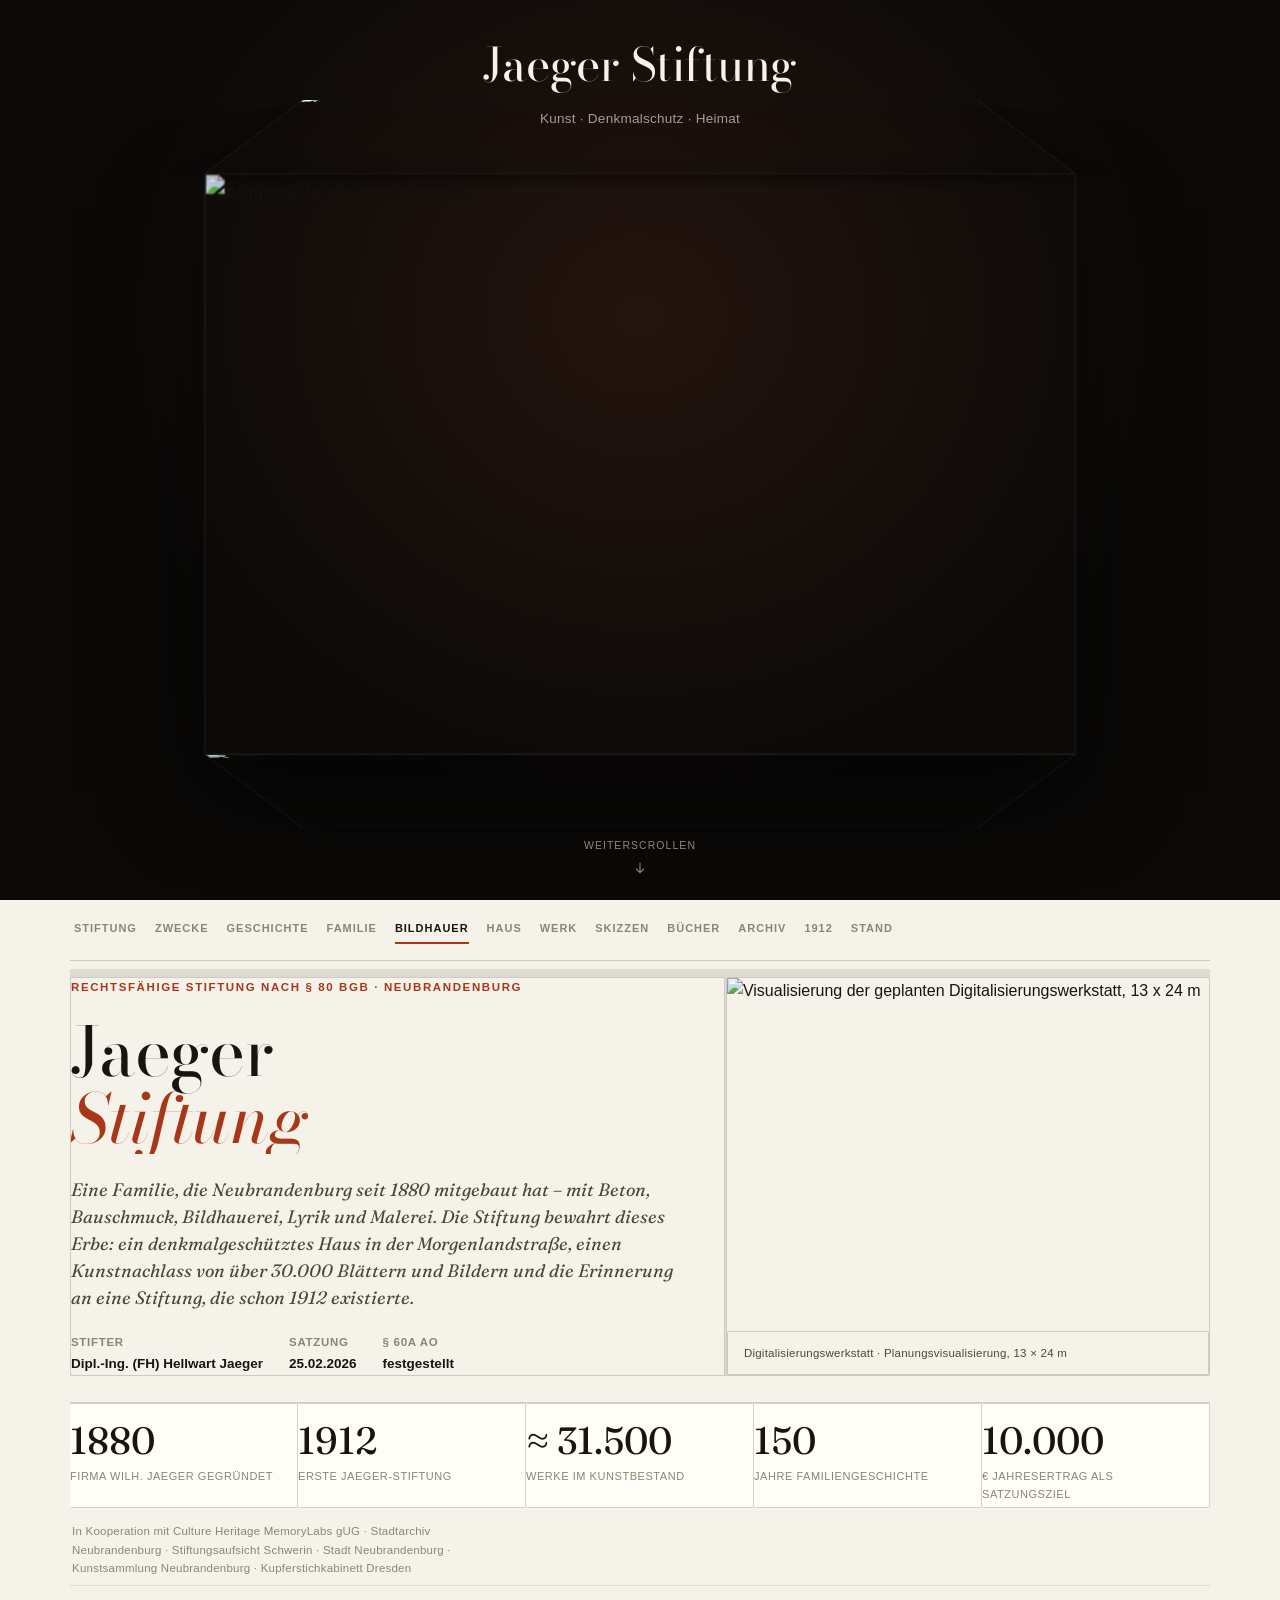
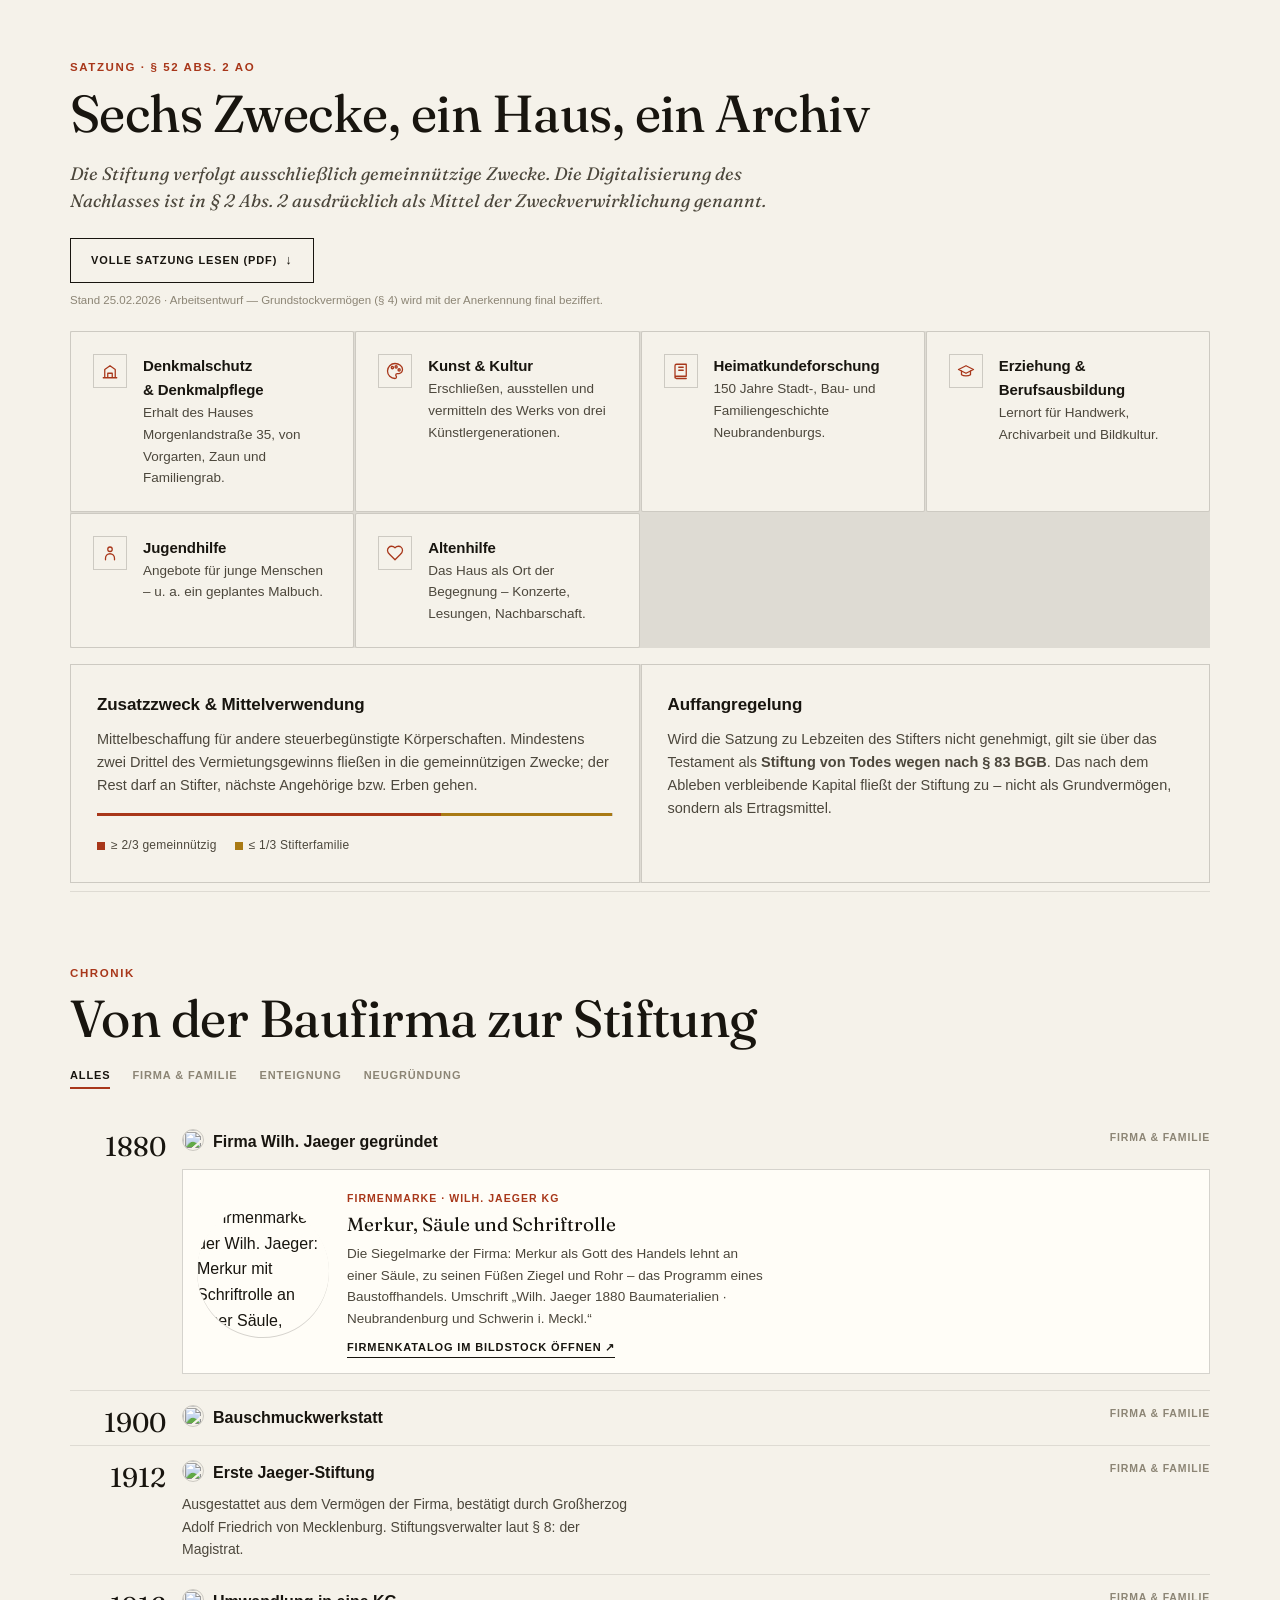
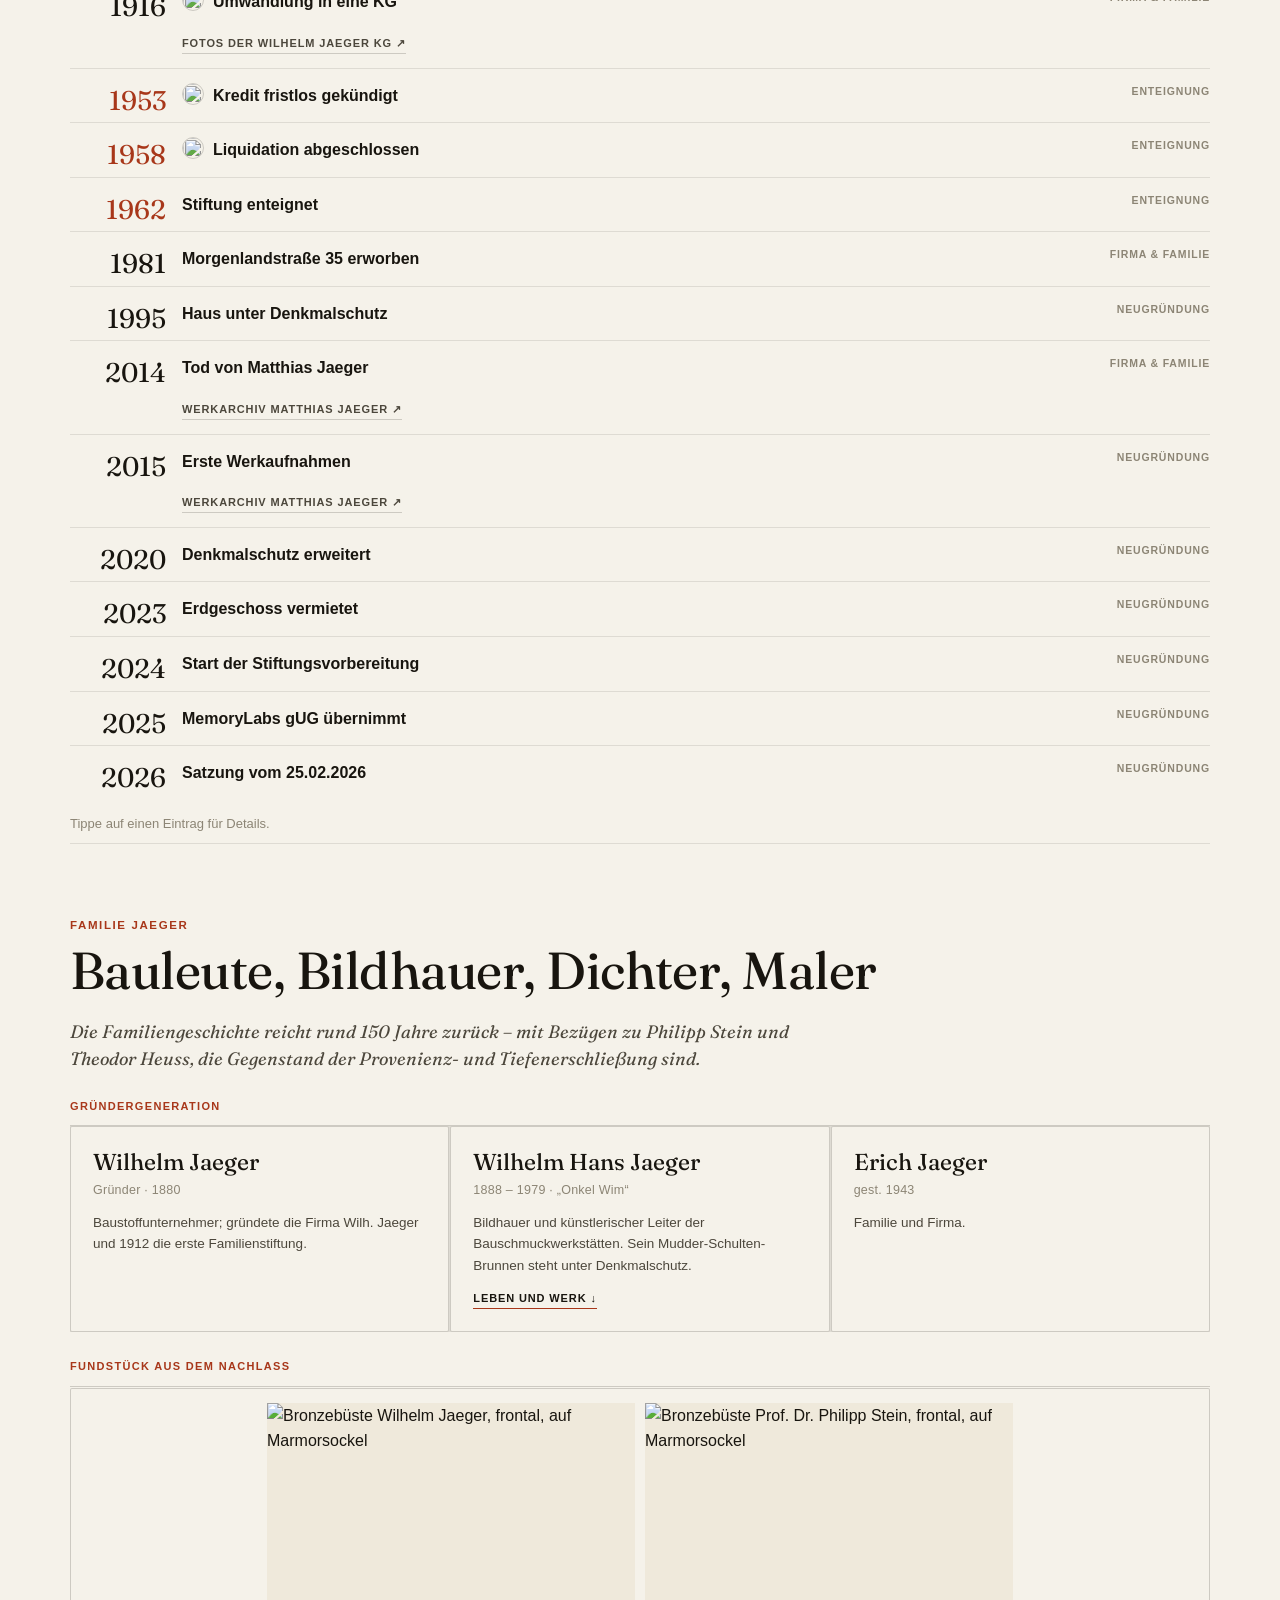
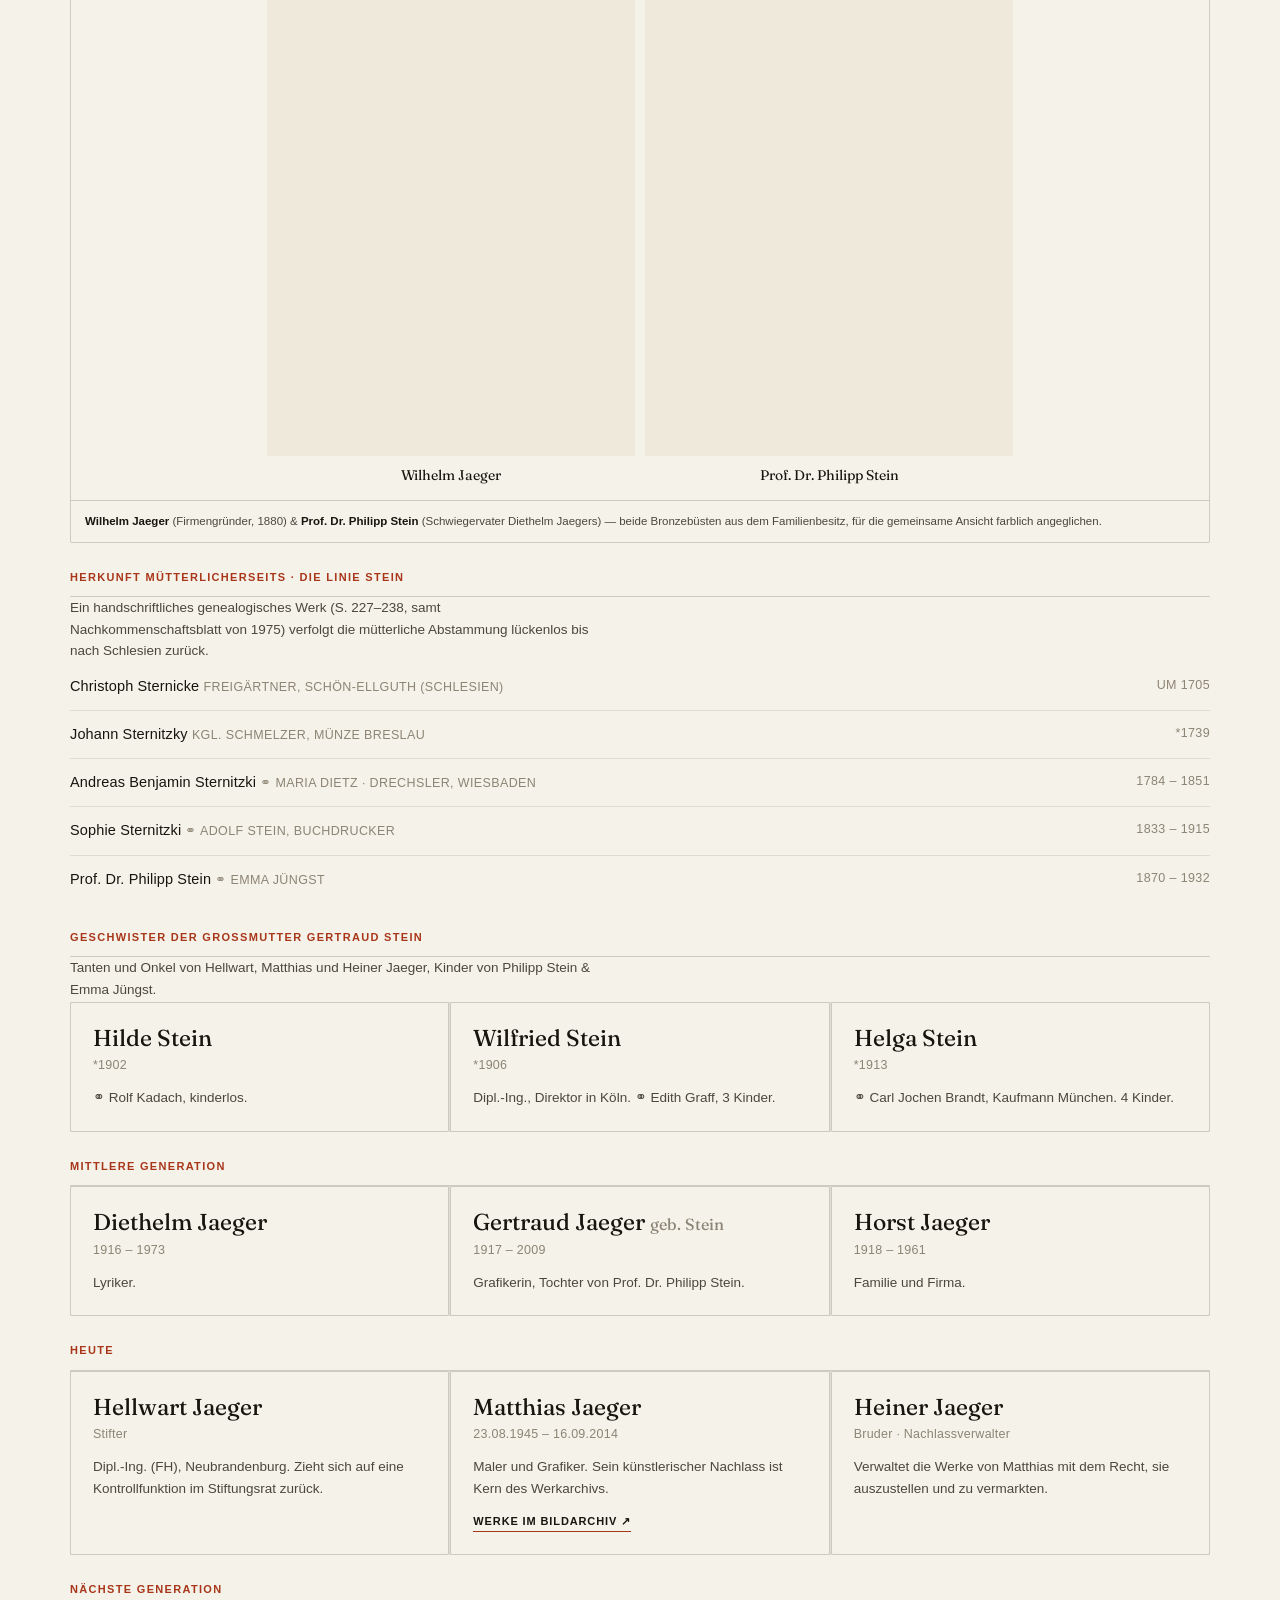
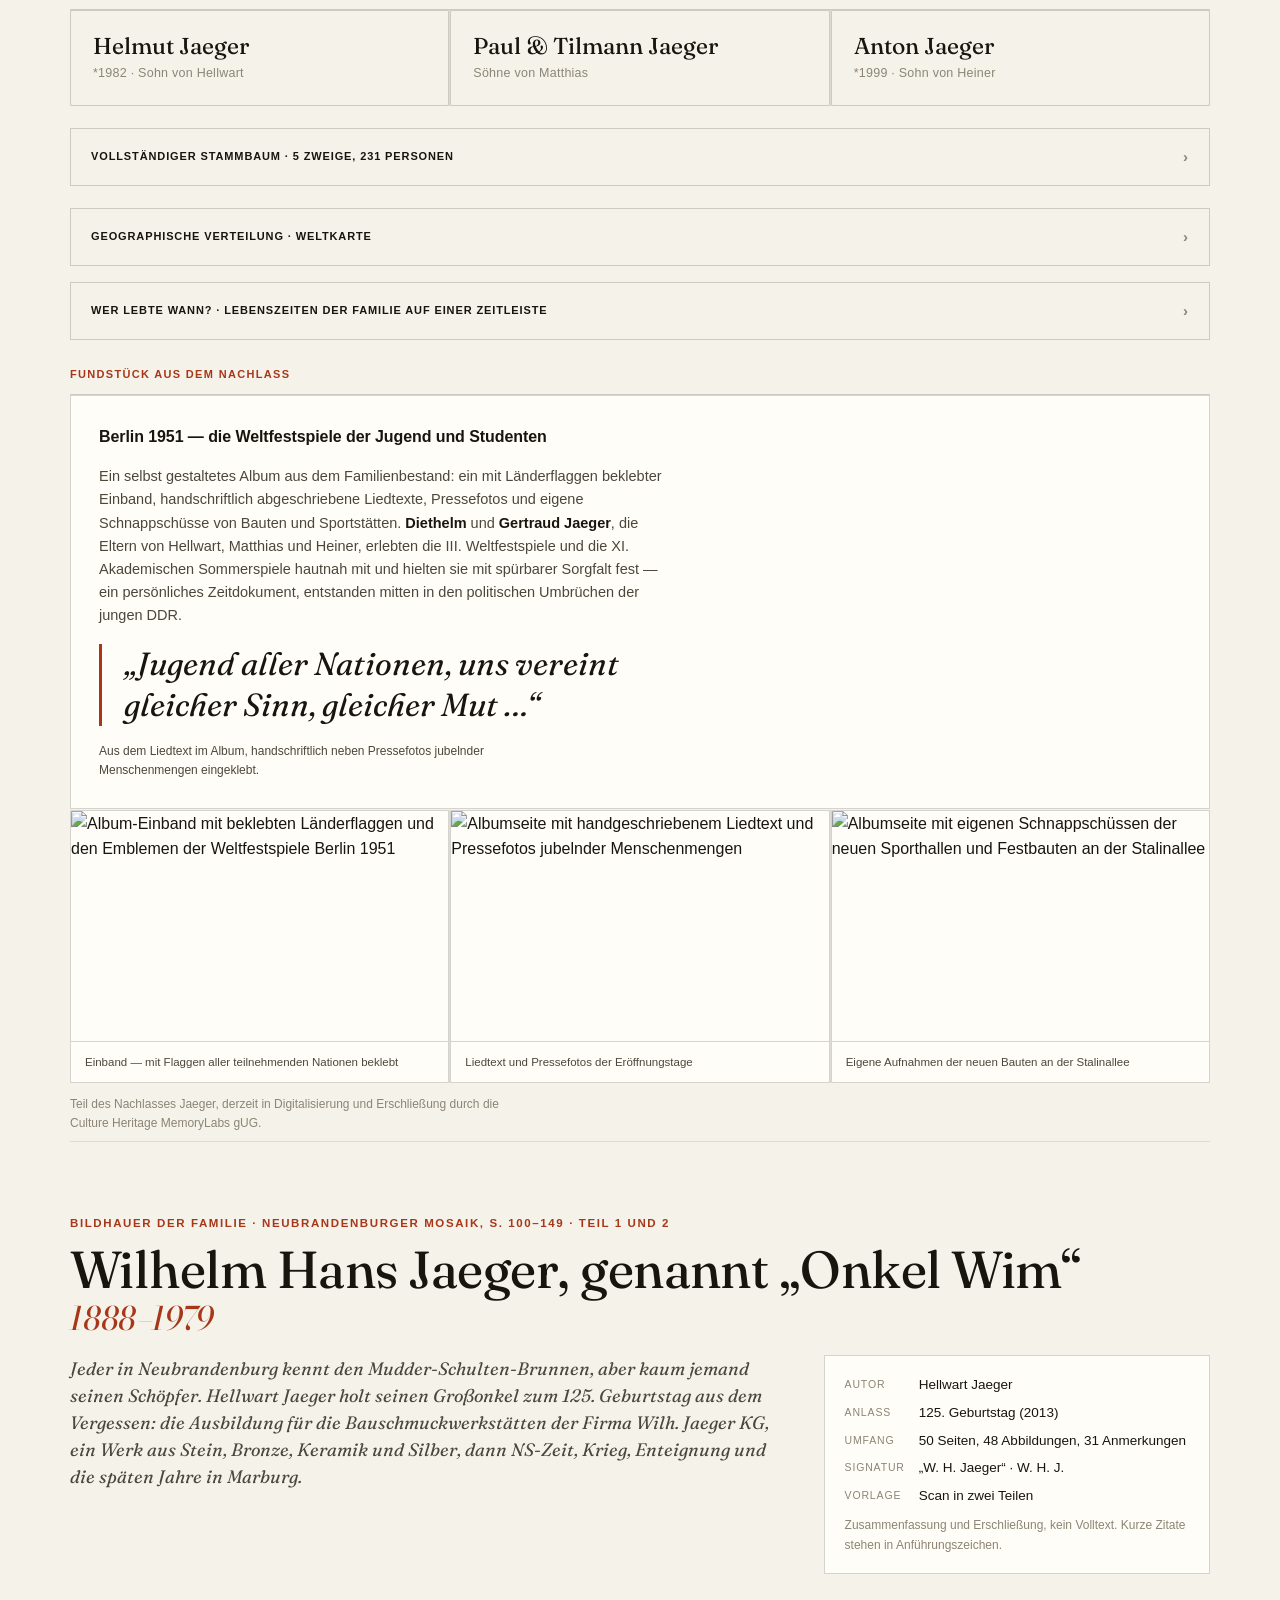
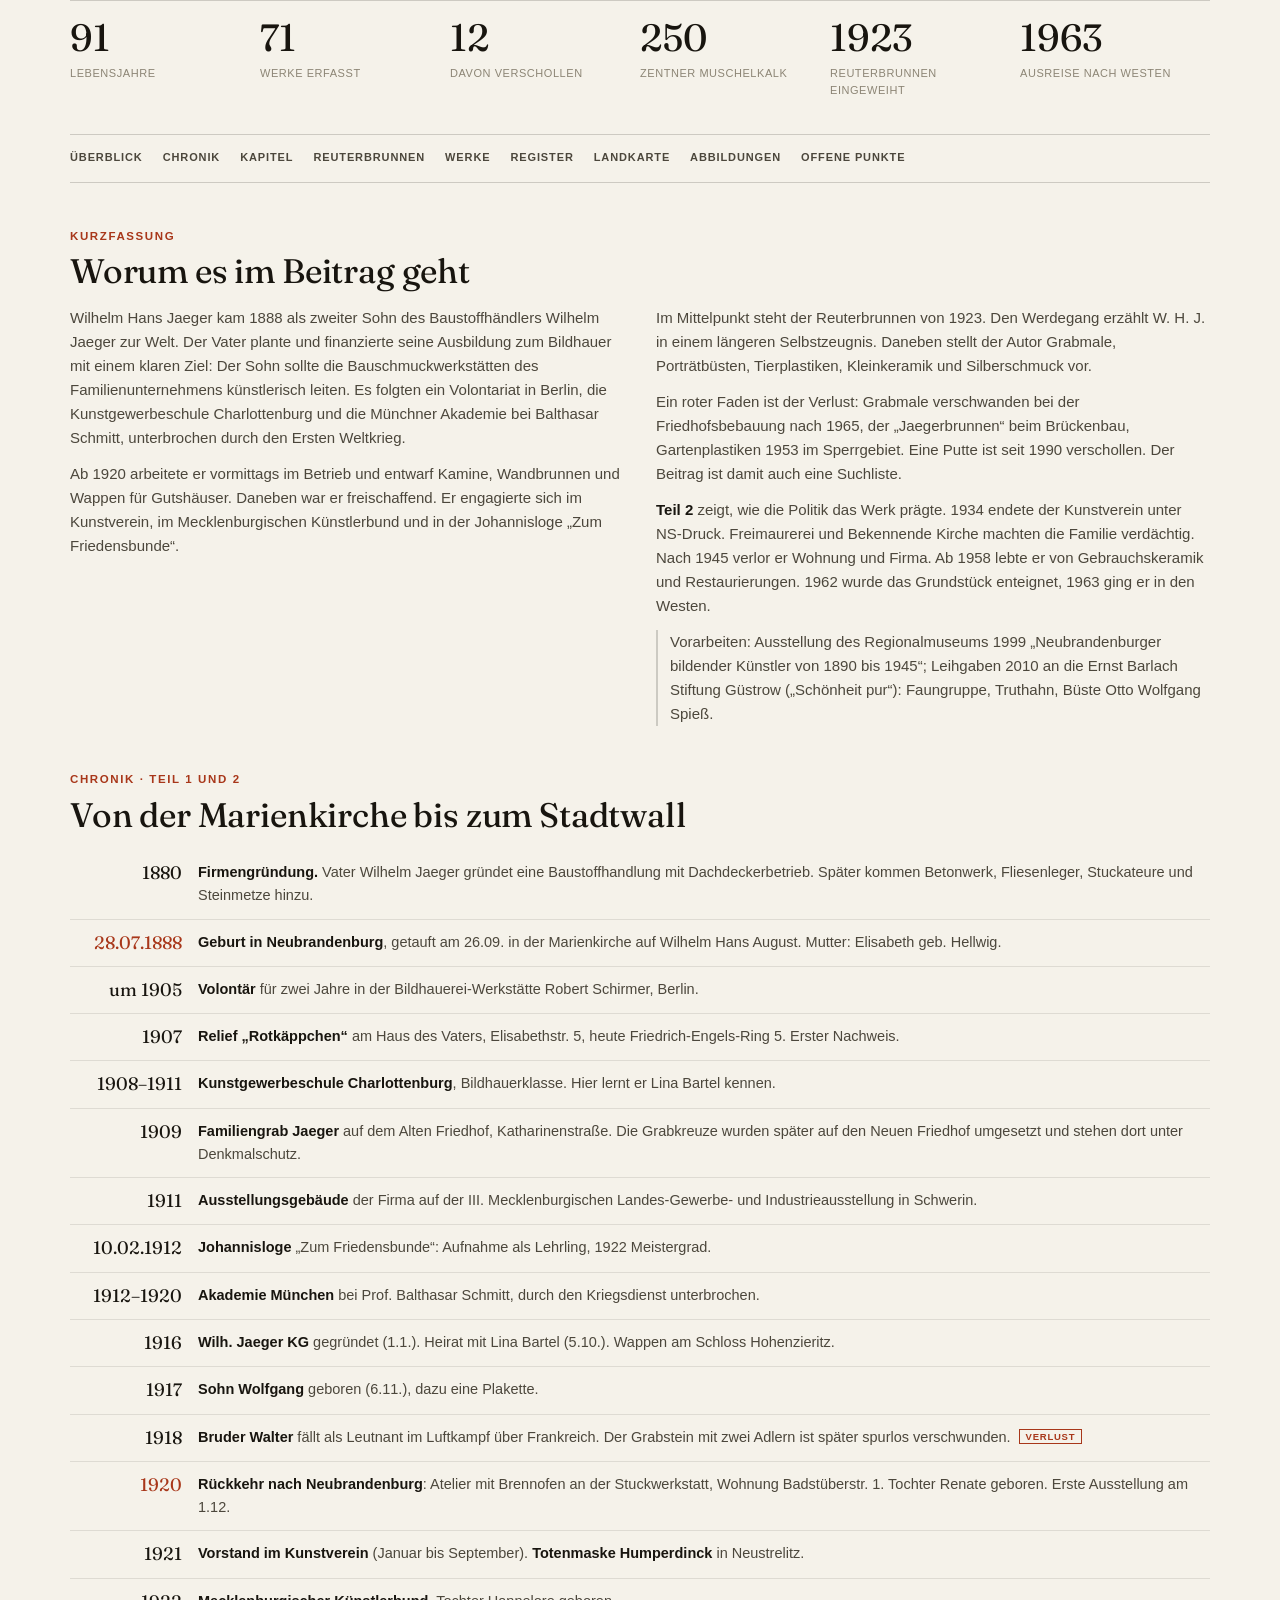
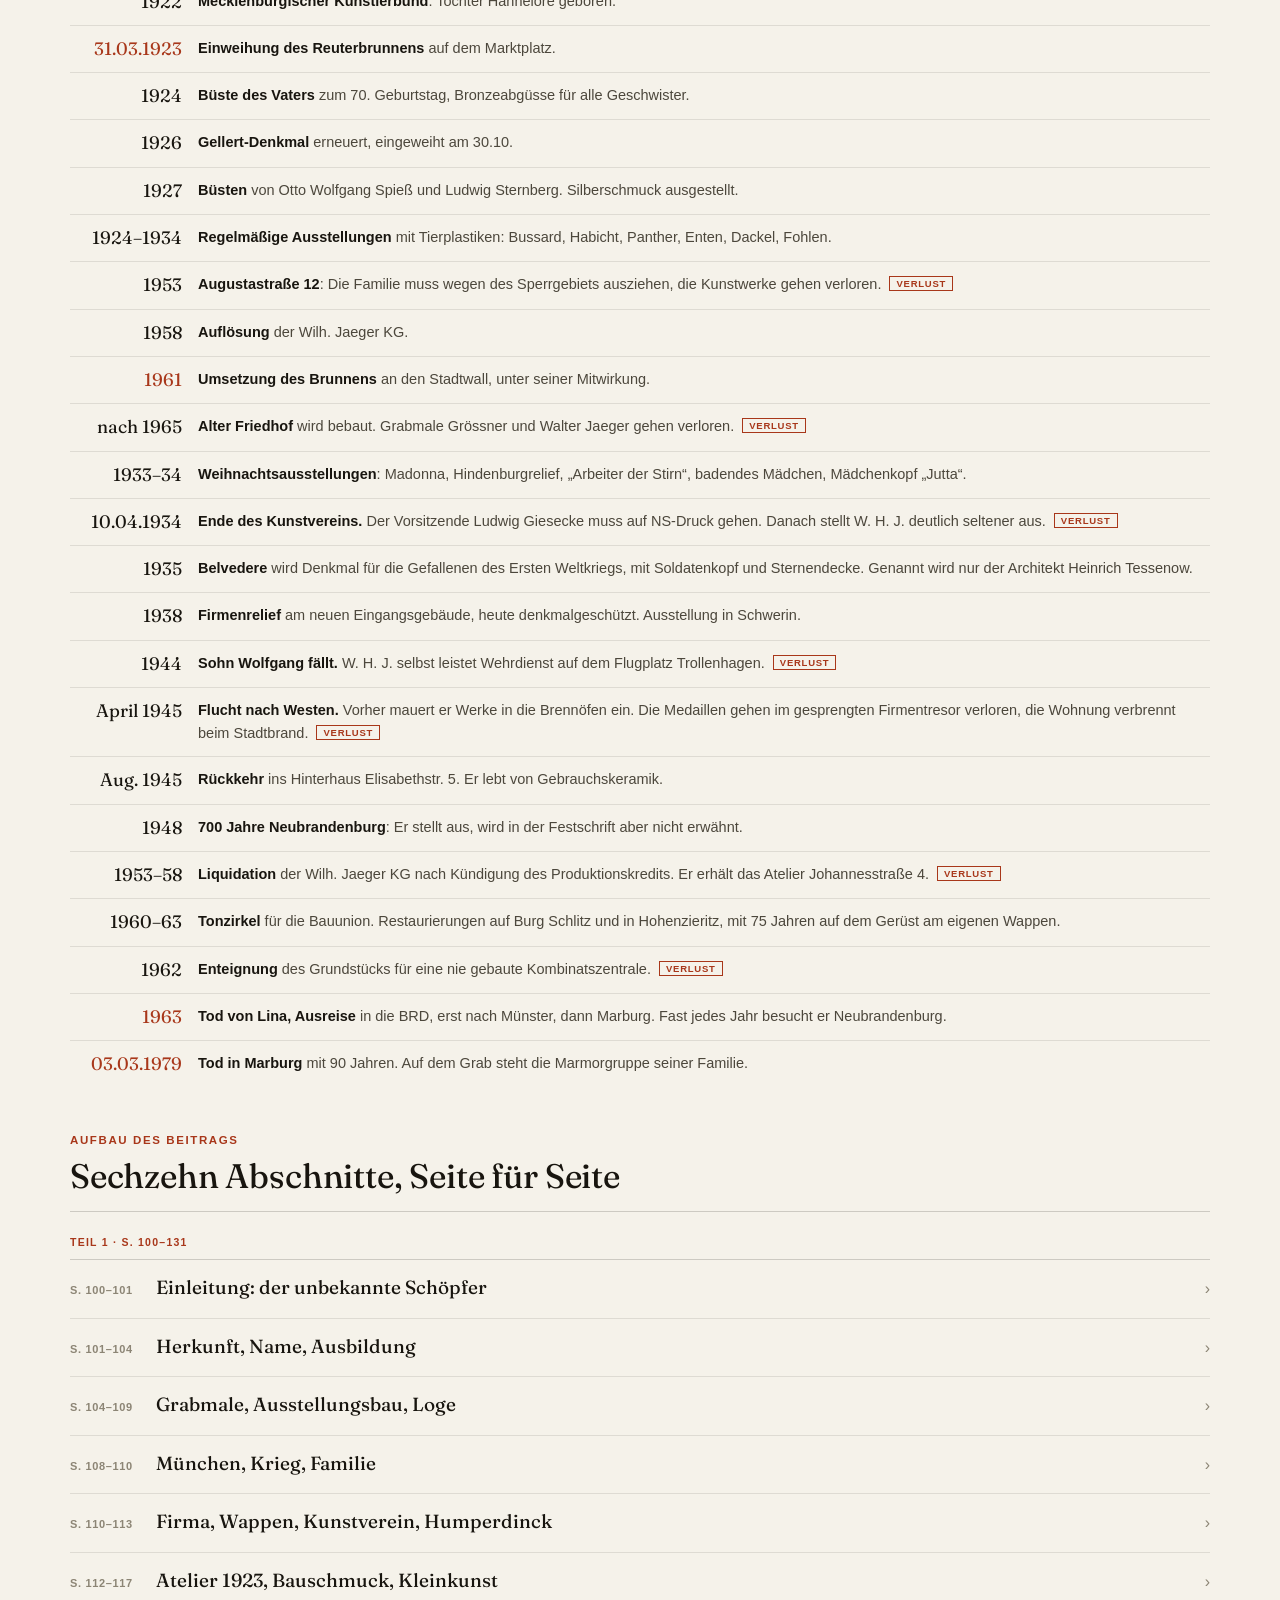
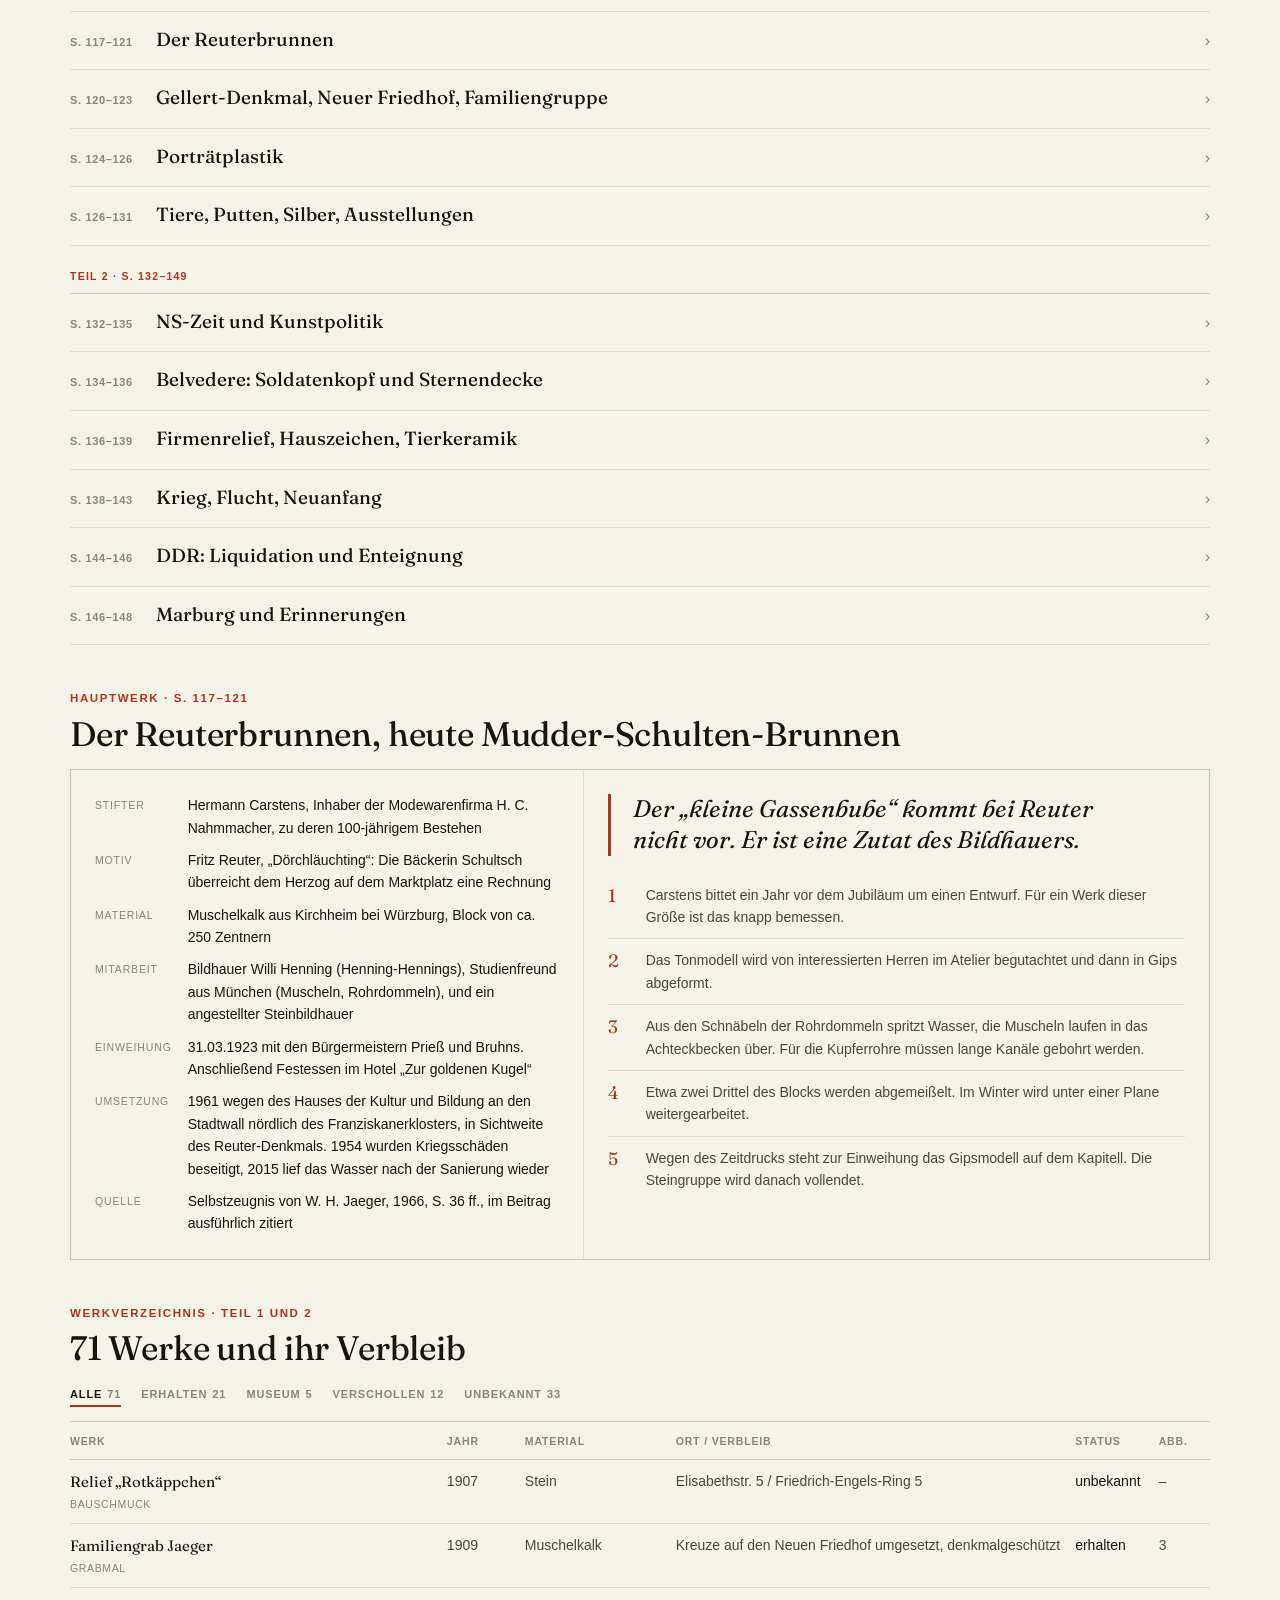
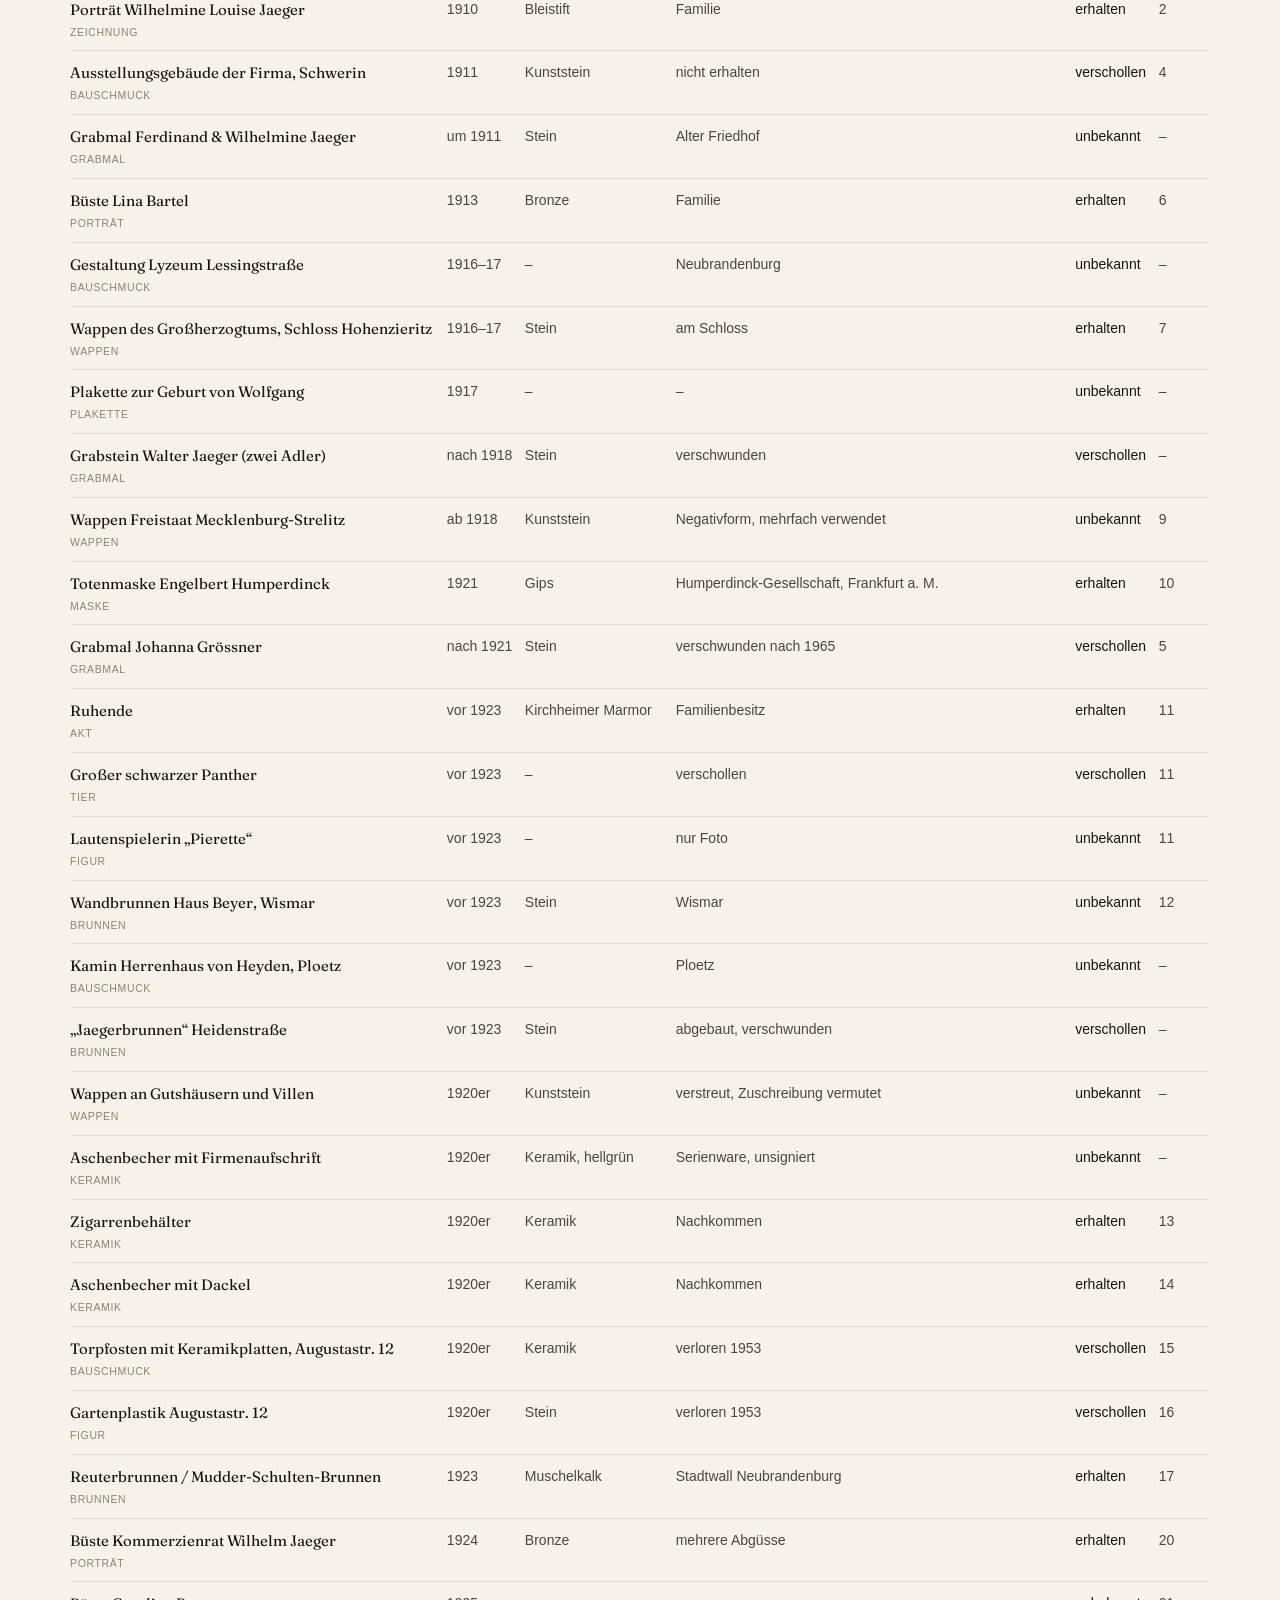
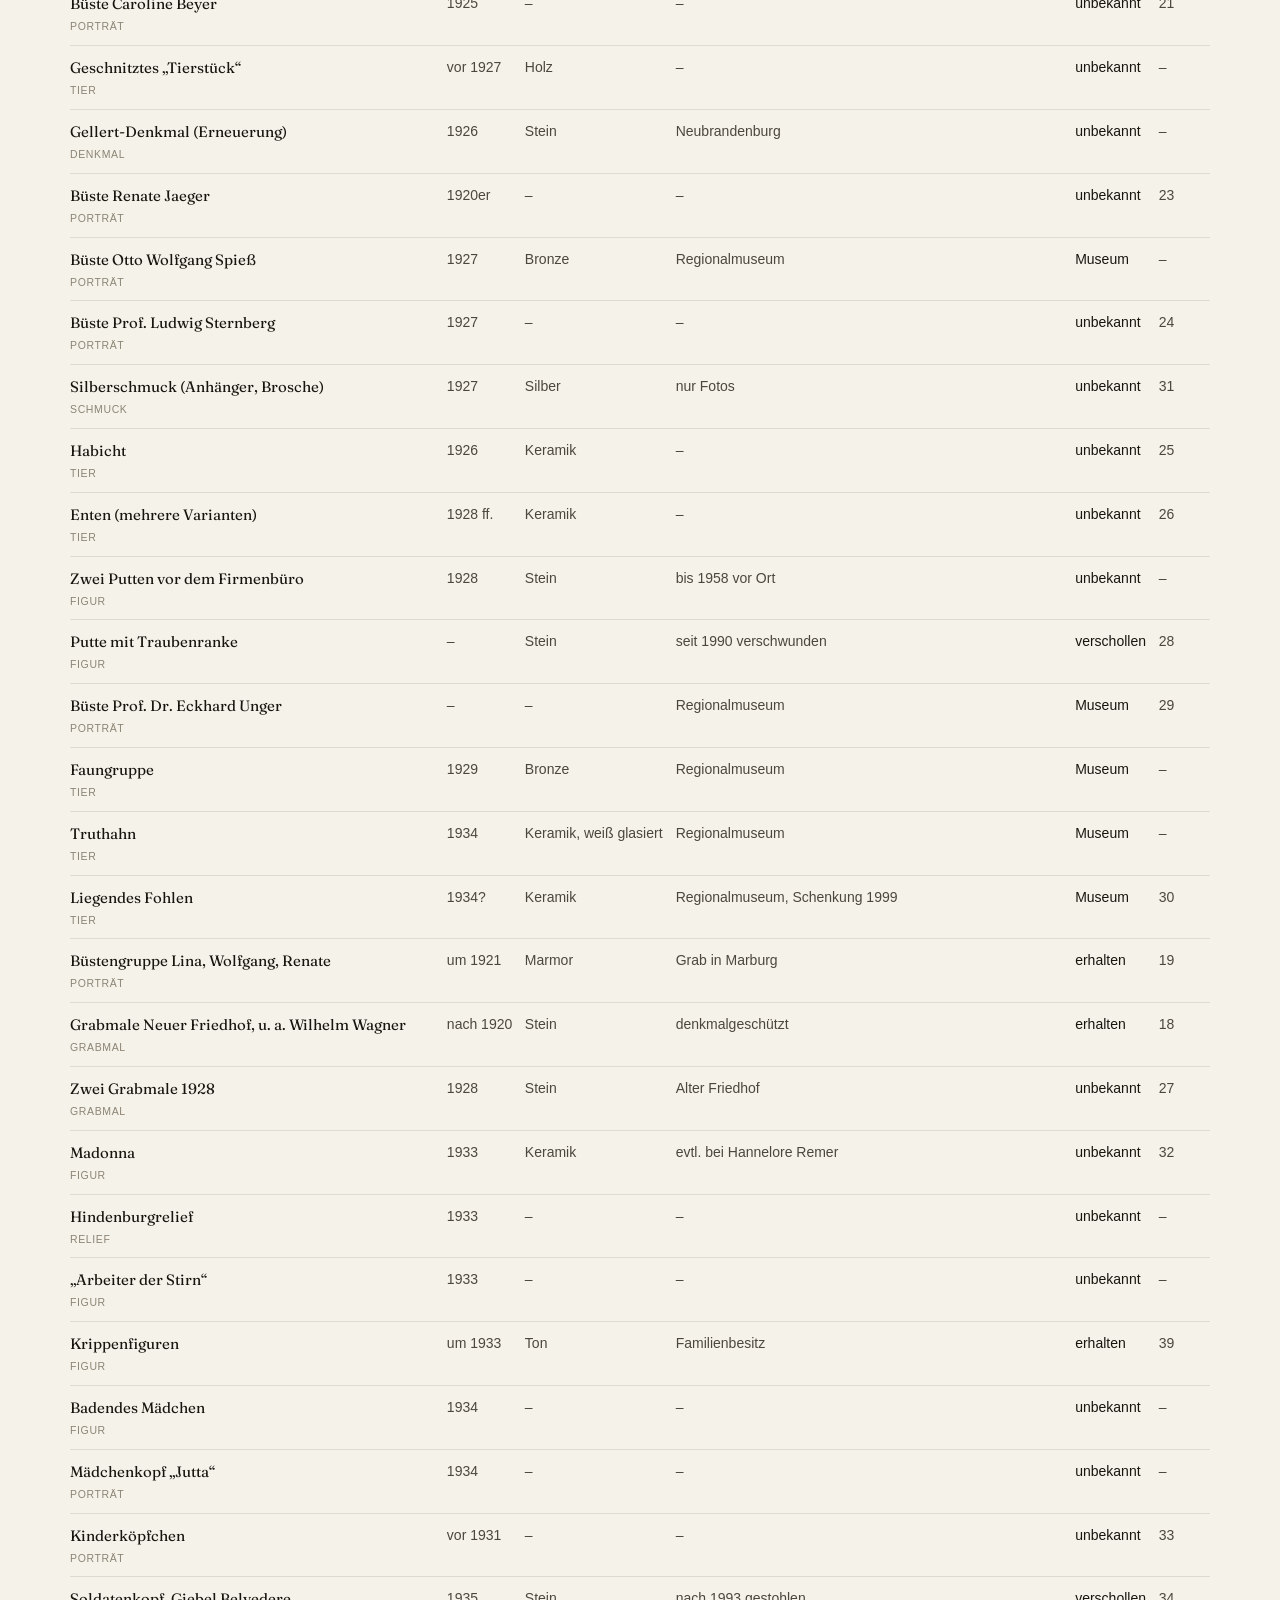
==== index.html @ cc1fd386 "Add files via upload" ====
<!doctype html><html><head><meta charset=utf8><meta name=viewport content="width=device-width,initial-scale=1,viewport-fit=cover"><style>:root{color-scheme:light;box-sizing:border-box;padding-top:env(safe-area-inset-top,0px);padding-bottom:env(safe-area-inset-bottom,0px)}html{scroll-padding-top:env(safe-area-inset-top,0px)}body{margin:0;padding:0;font:14px -apple-system,BlinkMacSystemFont,sans-serif;background:#faf9f5;color:#141413}img{max-width:100%}[hidden]:not([hidden=until-found i]){display:none!important}</style></head><body>

<title>Jaeger Stiftung</title>
<link rel="preconnect" href="https://fonts.googleapis.com">
<link rel="stylesheet" href="https://fonts.googleapis.com/css2?family=Fraunces:ital,opsz,wght@0,9..144,300..700;1,9..144,300..600&family=Bodoni+Moda:ital,opsz,wght@0,6..96,400..600;1,6..96,400..600&display=swap">
<style>
:root{
  --ground:#f5f2ea;
  --paper:#fffdf7;
  --ink:#18150f;
  --ink-2:#4c473c;
  --ink-3:#8c8575;
  --glass:var(--paper);
  --glass-strong:#efe9db;
  --glass-edge:transparent;
  --glass-shade:transparent;
  --hair:rgba(24,21,15,.18);
  --hair-soft:rgba(24,21,15,.10);
  --accent:#a8371a;       /* Verlagsrot */
  --accent-soft:rgba(168,55,26,.10);
  --ochre:#a97a14;
  --ok:#2f7d4f; --warn:#a97a14;
  --shadow:0 1px 0 var(--hair);
  --sys:-apple-system,BlinkMacSystemFont,"SF Pro Text","SF Pro Display","Helvetica Neue",Helvetica,Arial,sans-serif;
  --serif:"Fraunces","Iowan Old Style","Palatino Linotype",Georgia,serif;
  --r-xl:3px; --r-l:2px; --r-m:2px;
}
@media (prefers-color-scheme: dark){
  :root:not([data-theme="light"]){
    --ground:#141210; --paper:#1b1815;
    --ink:#f2ede2; --ink-2:#c8c0ae; --ink-3:#918a78;
    --glass:var(--paper); --glass-strong:#241f19;
    --hair:rgba(242,237,226,.18); --hair-soft:rgba(242,237,226,.10);
    --accent:#e2673f; --accent-soft:rgba(226,103,63,.14); --ochre:#d1a23f;
    --ok:#7fd9a4; --warn:#d1a23f;
  }
}
:root[data-theme="dark"]{
  --ground:#141210; --paper:#1b1815;
  --ink:#f2ede2; --ink-2:#c8c0ae; --ink-3:#918a78;
  --glass:var(--paper); --glass-strong:#241f19;
  --hair:rgba(242,237,226,.18); --hair-soft:rgba(242,237,226,.10);
  --accent:#e2673f; --accent-soft:rgba(226,103,63,.14); --ochre:#d1a23f;
  --ok:#7fd9a4; --warn:#d1a23f;
}

[hidden]{display:none!important}
*{box-sizing:border-box}
html{scroll-behavior:smooth;scroll-padding-top:64px}
body{background:var(--ground);color:var(--ink);font:16px/1.6 var(--sys);-webkit-font-smoothing:antialiased;letter-spacing:0}body{hyphens:auto;-webkit-hyphens:auto;-moz-hyphens:auto;overflow-wrap:break-word}

/* Hintergrundbild wird im Buchlayout nicht mehr gebraucht */
.backdrop{display:none}

/* ---------- Fläche: Papier statt Glas ---------- */
.glass{
  position:relative;background:var(--glass);
  border:1px solid var(--hair);border-radius:var(--r-m);
}

/* ---------- Layout ---------- */
.wrap{position:relative;z-index:1;max-width:1180px;margin:0 auto;padding-inline:clamp(16px,4vw,20px);padding-block:0 120px}
section{padding-block:72px 8px;border-top:1px solid var(--hair-soft)}
#start{border-top:0}
.eyebrow{font-size:11.5px;font-weight:600;letter-spacing:.14em;text-transform:uppercase;color:var(--accent)}
h1,h2,h3{text-wrap:balance;margin:0}
h2{font-family:var(--serif);font-weight:440;font-size:clamp(32px,5vw,52px);line-height:1.03;letter-spacing:-.01em;margin-block:10px 20px}
h3{font-size:17px;font-weight:650;letter-spacing:-.005em}
p{margin:0;max-width:66ch}
.lead{font-size:clamp(16px,1.8vw,18px);color:var(--ink-2);max-width:62ch;font-family:var(--serif);font-style:italic;line-height:1.5}
.muted{color:var(--ink-3)}
.grid{display:grid;gap:1px;background:var(--hair-soft)}
.g2{grid-template-columns:repeat(auto-fit,minmax(min(100%,340px),1fr))}
.g3{grid-template-columns:repeat(auto-fit,minmax(min(100%,260px),1fr))}
.grid > .card,.grid > .stack,.grid > .purpose,.grid > .person{background:var(--ground)}
.card{padding:26px;display:flex;flex-direction:column;gap:10px;border-radius:0!important}
.card p{color:var(--ink-2);font-size:14.5px}
.stack{display:flex;flex-direction:column;gap:1px;background:var(--hair-soft)}
.stack > .card{border:0}

/* ---------- Masthead ---------- */
.topbar{position:sticky;top:env(safe-area-inset-top,0px);z-index:20;background:var(--ground);border-bottom:1px solid var(--hair)}
.pillbar{display:flex;gap:18px;padding:16px 4px;overflow-x:auto;max-width:1180px;margin:0 auto;scrollbar-width:none;border:0;background:none;border-radius:0}
.pillbar::-webkit-scrollbar{display:none}
.pillbar a{flex:none;padding:4px 0;color:var(--ink-3);text-decoration:none;font-size:11px;font-weight:650;letter-spacing:.09em;text-transform:uppercase;border-bottom:2px solid transparent;transition:color .2s,border-color .2s}
.pillbar a:hover{color:var(--ink)}
.pillbar a.on{color:var(--ink);border-color:var(--accent)}
.pillbar a:focus-visible,.chip:focus-visible,button:focus-visible,.tile:focus-visible{outline:2px solid var(--accent);outline-offset:2px}

/* ---------- Titelseite ---------- */
.hero{display:grid;grid-template-columns:1.15fr .85fr;gap:1px;align-items:stretch;padding-top:8px;background:var(--hair-soft)}
.hero-text{padding:0 clamp(0px,3vw,32px) 0 0;display:flex;flex-direction:column;gap:22px;background:var(--ground)}
.hero h1{font-family:"Bodoni Moda","Didot","Bodoni 72",Georgia,serif;font-optical-sizing:auto;font-weight:420;font-size:clamp(38px,5.4vw,68px);line-height:.98;letter-spacing:-.01em;width:100%;min-width:0;overflow:hidden;padding-bottom:.04em}
.hero-text{min-width:0}
.hero h1 .ln{display:block;white-space:nowrap;width:max-content}
.hero h1 em{font-style:italic;font-weight:440;color:var(--accent)}
.hero-art{overflow:hidden;min-height:360px;position:relative;background:var(--ground);display:flex;flex-direction:column}
.hero-art img{width:100%;flex:1;min-height:0;object-fit:cover;display:block}
.hero-art .cap{flex:none;padding:12px 16px;font-size:11.5px;letter-spacing:.02em;color:var(--ink-2);background:var(--ground);border-top:1px solid var(--hair)}
.facts{display:flex;flex-wrap:wrap;gap:8px 26px}
.fact{font-size:11.5px;font-weight:650;letter-spacing:.06em;text-transform:uppercase;color:var(--ink-3)}
.fact b{color:var(--ink);font-weight:600;letter-spacing:0;text-transform:none;font-size:13.5px;display:block;margin-top:2px}

/* ---------- Kennzahlen ---------- */
.kpis{display:grid;grid-template-columns:repeat(auto-fit,minmax(min(100%,170px),1fr));gap:0;margin-top:26px;border-top:1px solid var(--hair)}
.kpi{padding:18px 22px 4px 0;border-left:0}
.kpi .n{font-family:var(--serif);font-size:38px;line-height:1;font-weight:420}
.kpi .l{font-size:11px;letter-spacing:.05em;text-transform:uppercase;color:var(--ink-3);margin-top:8px}

/* ---------- Zwecke ---------- */
.purpose{display:flex;gap:16px;align-items:flex-start;padding:22px}
.purpose .ic{flex:none;width:34px;height:34px;border:1px solid var(--hair);display:grid;place-items:center;color:var(--accent)}
.purpose .ic svg{width:18px;height:18px}
.purpose h3{font-size:15px}
.purpose p{font-size:13.5px;color:var(--ink-2)}

/* ---------- Zeitleiste ---------- */
.timeline{position:relative;padding:8px 0 0}
.tl-item{display:grid;grid-template-columns:96px minmax(0,1fr);gap:16px;align-items:start;border-top:1px solid var(--hair-soft)}
.tl-item:first-child{border-top:0}
.tl-year{font-family:var(--serif);font-size:27px;line-height:1.3;padding-top:14px;text-align:right;font-variant-numeric:tabular-nums;color:var(--ink)}
.tl-body{padding:14px 0;cursor:pointer;text-align:left;font:inherit;color:inherit;border:0;background:none;width:100%}
.tl-body .t{font-weight:600;display:flex;flex-wrap:wrap;justify-content:space-between;gap:4px 12px}
.tl-body .t span.tag{font-size:10.5px;font-weight:650;letter-spacing:.08em;text-transform:uppercase;color:var(--ink-3);white-space:nowrap}
.tl-body .d{color:var(--ink-2);font-size:14px;margin-top:8px;display:none;max-width:58ch}
.tl-body[aria-expanded="true"] .d{display:block}
.tl-item.loss .tl-year{color:var(--accent)}
/* Firmenmarke in der Chronik */
.tl-main{min-width:0}
.tl-mk{flex:none;width:22px;height:22px;border-radius:50%;object-fit:cover;vertical-align:-5px;margin-right:9px;border:1px solid var(--hair);filter:saturate(.85)}
.tl-logo{display:grid;grid-template-columns:132px minmax(0,1fr);gap:18px;align-items:center;margin:0 0 16px;padding:14px;border:1px solid var(--hair);background:var(--paper);color:inherit;text-decoration:none;transition:border-color .2s,background .2s}
.tl-logo:hover{border-color:var(--accent);background:var(--glass-strong)}
.tl-logo:focus-visible{outline:2px solid var(--accent);outline-offset:2px}
.tl-logo img{width:132px;height:132px;border-radius:50%;object-fit:cover;display:block;box-shadow:0 1px 0 var(--hair)}
.tl-logo .k{font-size:10.5px;font-weight:650;letter-spacing:.1em;text-transform:uppercase;color:var(--accent)}
.tl-logo .h{display:block;font-family:var(--serif);font-size:19px;line-height:1.25;margin:4px 0 6px}
.tl-logo .x{display:block;font-size:13.5px;color:var(--ink-2);max-width:56ch}
.tl-logo .go{display:inline-block;margin-top:10px;font-size:11px;font-weight:650;letter-spacing:.08em;text-transform:uppercase;border-bottom:1px solid currentColor;color:var(--ink)}
.tl-logo:hover .go{color:var(--accent)}
.tl-link{display:inline-block;margin:-6px 0 14px;font-size:11px;font-weight:650;letter-spacing:.08em;text-transform:uppercase;color:var(--ink-2);text-decoration:none;border-bottom:1px solid var(--hair)}
.tl-link:hover{color:var(--accent);border-color:var(--accent)}
.mj-link{display:inline-block;margin:0 0 20px;font-size:11px;font-weight:650;letter-spacing:.08em;text-transform:uppercase;color:var(--ink);text-decoration:none;border-bottom:1px solid var(--accent)}
.mj-link:hover{color:var(--accent)}
.person .mj-link{margin:10px 0 0;align-self:flex-start}
@media (max-width:600px){
  .tl-logo{grid-template-columns:84px minmax(0,1fr);gap:12px;padding:10px}
  .tl-logo img{width:84px;height:84px}
  .tl-logo .h{font-size:16.5px}
  .tl-logo .x{font-size:12.5px}
}
.tl-filter{display:flex;gap:22px;flex-wrap:wrap;margin-bottom:18px}

/* ---------- Filter-Tabs ---------- */
.chip{appearance:none;border:0;border-bottom:2px solid transparent;font:inherit;font-size:11px;font-weight:650;letter-spacing:.08em;text-transform:uppercase;padding:2px 0;color:var(--ink-3);background:none;cursor:pointer;transition:color .2s,border-color .2s}
.chip:hover{color:var(--ink)}
.chip[aria-pressed="true"]{color:var(--ink);border-color:var(--accent)}

/* ---------- Familie ---------- */
.person{padding:22px;display:flex;flex-direction:column;gap:4px}
.person .name{font-family:var(--serif);font-size:23px;line-height:1.15;font-weight:440}
.person .life{font-size:12.5px;color:var(--ink-3);font-variant-numeric:tabular-nums;letter-spacing:.02em}
.person .role{font-size:13.5px;color:var(--ink-2);margin-top:8px}
.gen{font-size:11px;font-weight:650;letter-spacing:.12em;text-transform:uppercase;color:var(--accent);margin:26px 0 0;padding-bottom:10px;border-bottom:1px solid var(--hair)}

/* ---------- Immobilie ---------- */
.spec{display:grid;grid-template-columns:auto 1fr;gap:10px 18px;font-size:14.5px}
.spec dt{font-size:11px;letter-spacing:.05em;text-transform:uppercase;color:var(--ink-3);padding-top:2px}
.spec dd{margin:0;font-variant-numeric:tabular-nums}
.bar{height:3px;overflow:hidden;display:flex;background:var(--hair)}
.bar i{display:block;height:100%}
.legend{display:flex;flex-wrap:wrap;gap:18px;font-size:12px;color:var(--ink-2);margin-top:10px;letter-spacing:.02em}
.legend span::before{content:"";display:inline-block;width:8px;height:8px;margin-right:6px;vertical-align:-1px;background:var(--c)}

/* ---------- Werkverzeichnis ---------- */
.gallery{display:grid;grid-template-columns:repeat(auto-fill,minmax(200px,1fr));gap:1px;background:var(--hair-soft)}
.tile{margin:0;overflow:hidden;cursor:zoom-in;display:flex;flex-direction:column;padding:0;border:0;width:100%;background:var(--ground);border-radius:0}
.tile img{display:block;width:100%;aspect-ratio:1/1;object-fit:contain;background:var(--glass-strong);padding:6px}
.tile:hover img{opacity:.88}
.tile figcaption{flex:1;padding:10px 12px 12px;font-size:11.5px;color:var(--ink-2);text-align:left;line-height:1.4;border-top:1px solid var(--hair-soft)}
.tile figcaption .pl{display:block;font-size:10px;font-weight:650;letter-spacing:.08em;color:var(--accent);margin-bottom:2px}

.lightbox{position:fixed;inset:0;z-index:50;display:grid;place-items:center;padding:16px;background:rgba(12,10,8,.92)}
.lightbox img{max-width:min(92vw,1100px);max-height:78vh;box-shadow:0 20px 60px rgba(0,0,0,.5)}
.lb-ui{position:absolute;left:50%;bottom:calc(20px + env(safe-area-inset-bottom,0px));transform:translateX(-50%);display:flex;align-items:center;gap:2px;padding:4px;background:var(--ground);border:1px solid var(--hair);max-width:calc(100% - 32px)}
.lb-ui button{appearance:none;border:0;background:transparent;color:var(--ink);font:inherit;font-size:11px;font-weight:650;letter-spacing:.06em;text-transform:uppercase;padding:9px 14px;cursor:pointer}
.lb-ui button:hover{background:var(--glass-strong)}
.lb-ui .lb-cap{font-size:12.5px;color:var(--ink-2);padding:0 8px;white-space:nowrap;overflow:hidden;text-overflow:ellipsis;font-family:var(--serif);font-style:italic}

/* ---------- Leistungsliste / Kolophon ---------- */
.list{list-style:none;margin:0;padding:0;display:flex;flex-direction:column}
.list li{padding:12px 0;border-top:1px solid var(--hair-soft);display:flex;justify-content:space-between;gap:16px;font-size:14.5px}
.list li:first-child{border-top:0}
.list li span:first-child{letter-spacing:.01em}
.list li span:last-child{color:var(--ink-3);text-align:right;font-size:12.5px;letter-spacing:.03em;text-transform:uppercase}
.photo-card{overflow:hidden;border-radius:0!important}
.photo-card img{display:block;width:100%;height:100%;object-fit:cover;min-height:260px;filter:saturate(.94)}
.memento{overflow:hidden;display:flex;flex-direction:column;margin:0}
.memento img{display:block;width:100%;height:230px;object-fit:cover;filter:saturate(.92) sepia(.06)}
.busts{margin:0;display:flex;flex-direction:column;background:var(--ground)}
.busts-row{display:grid;grid-template-columns:repeat(2,minmax(0,1fr));gap:10px;width:100%;max-width:min(100%,86vh);margin:0 auto;padding:14px}
.bust{margin:0;display:flex;flex-direction:column;gap:8px;min-width:0}
.bust img{display:block;width:100%;height:auto;aspect-ratio:874/1552;object-fit:contain;background:var(--glass-strong)}
.bust span{font-family:var(--serif);font-size:14px;text-align:center;color:var(--ink)}
.busts figcaption{padding:12px 14px;font-size:11.5px;line-height:1.4;color:var(--ink-2);border-top:1px solid var(--hair)}
@media (max-width:600px){.busts-row{gap:6px;padding:8px}.bust span{font-size:12.5px}}
.memento figcaption{padding:12px 14px;font-size:11.5px;line-height:1.4;color:var(--ink-2);border-top:1px solid var(--hair)}

/* ---------- Status ---------- */
.status{display:inline-flex;align-items:center;gap:6px;font-size:10px;font-weight:650;letter-spacing:.06em;text-transform:uppercase;padding:4px 8px;border-radius:1px}
.status::before{content:"";width:6px;height:6px;border-radius:50%;background:currentColor}
.s-ok{color:var(--ok);background:color-mix(in srgb,var(--ok) 12%,transparent)}
.s-run{color:var(--warn);background:color-mix(in srgb,var(--warn) 14%,transparent)}
.s-open{color:var(--accent);background:var(--accent-soft)}
.todo{display:flex;justify-content:space-between;align-items:flex-start;gap:14px;padding:15px 0;border-top:1px solid var(--hair-soft)}
.todo:first-child{border-top:0}
.todo p{font-size:14.5px;color:var(--ink)}
.todo small{display:block;color:var(--ink-3);font-size:12.5px;margin-top:2px}

blockquote{margin:0;font-family:var(--serif);font-size:clamp(22px,3vw,32px);line-height:1.28;font-style:italic;max-width:30ch;border-left:3px solid var(--accent);padding-left:22px}
footer{margin-top:64px;padding:22px 0;border-top:1px solid var(--hair);border-radius:0!important;font-size:12px;letter-spacing:.02em;color:var(--ink-3);display:flex;flex-wrap:wrap;justify-content:space-between;gap:12px}
footer a{color:inherit}

.dl-btn{display:inline-flex;align-items:center;gap:8px;margin:2px 0 24px;padding:11px 20px;border:1px solid var(--ink);color:var(--ink);text-decoration:none;font-size:11px;font-weight:650;letter-spacing:.08em;text-transform:uppercase;transition:background .2s,color .2s}
.dl-btn:hover{background:var(--ink);color:var(--ground)}
.dl-btn::after{content:"↓";font-size:13px}
.dl-note{display:block;margin-top:-16px;margin-bottom:22px;font-size:11.5px;color:var(--ink-3)}

/* ---------- Stammbaum (Vollbaum, einklappbar, volle Breite) ---------- */
.stb-wrap{margin:22px 0 0;border:1px solid var(--hair);width:100%}
.stb-toggle{display:flex;align-items:center;justify-content:space-between;gap:12px;padding:16px 20px;cursor:pointer;list-style:none;font-size:11px;font-weight:650;letter-spacing:.08em;text-transform:uppercase;color:var(--ink);transition:background .2s}
.stb-toggle::-webkit-details-marker{display:none}
.stb-toggle::marker{content:""}
.stb-toggle .stb-arrow{font-size:15px;color:var(--ink-3);transition:transform .2s;flex:none}
.stb-wrap[open] .stb-arrow{transform:rotate(90deg)}
.stb-toggle:hover{background:var(--glass-strong)}
.stb-body{padding:4px 22px 30px;border-top:1px solid var(--hair-soft)}
.stb-legend{display:flex;flex-wrap:wrap;gap:8px 20px;padding:18px 0 22px;font-size:12px;color:var(--ink-2)}
.stb-legend span{display:inline-flex;align-items:center;gap:7px}
.stb-legend i{width:9px;height:9px;flex:none;display:inline-block;border-radius:50%}
.stb-legend i.lm{background:var(--accent)}
.stb-legend i.lt{background:var(--ochre)}
.stb-legend i.lf{background:var(--ink-3);opacity:.45}
.stb-gen{font-size:10.5px;font-weight:650;letter-spacing:.1em;text-transform:uppercase;color:var(--ink-3);margin:24px 0 8px}
.stb-gen:first-child{margin-top:0}
@keyframes stbReveal{from{opacity:0;transform:translateY(-10px)}to{opacity:1;transform:translateY(0)}}
.stb-reveal{animation:stbReveal .42s cubic-bezier(.2,.7,.3,1)}
@media (prefers-reduced-motion:reduce){ .stb-reveal{animation:none} }

/* --- Weltkarte --- */
.wm-shell{border:1px solid var(--hair);border-radius:6px;overflow:hidden}
.wm-toolbar{display:flex;align-items:center;justify-content:space-between;gap:8px 16px;flex-wrap:wrap;padding:10px 14px;background:var(--glass-strong);border-bottom:1px solid var(--hair)}
.wm-wrap{position:relative;width:100%;aspect-ratio:1000/480;background:var(--paper);touch-action:none}
.wm-wrap:fullscreen,.wm-wrap:-webkit-full-screen{aspect-ratio:auto;width:100vw;height:100vh;border-radius:0;border:0}
.wm-svg{position:absolute;inset:0;display:block;width:100%;height:100%;cursor:grab}
.wm-svg:active{cursor:grabbing}
#wmViewport{transition:transform .15s ease-out}
.wm-sea{fill:var(--ground)}
.wm-land path{fill:var(--glass-strong);stroke:var(--hair);stroke-width:.6;vector-effect:non-scaling-stroke}
.wm-pt circle{fill:var(--accent);fill-opacity:.82;stroke:var(--paper);stroke-width:1;cursor:pointer;transition:fill-opacity .15s;vector-effect:non-scaling-stroke}
.wm-pt:hover circle,.wm-pt:focus circle{fill-opacity:1;stroke:var(--ink)}
.wm-pt.sel circle{fill:var(--ochre);fill-opacity:1;stroke:var(--ink);stroke-width:1.6}
.wm-pt{outline:none}

#wm-title-panel{display:flex;align-items:baseline;gap:8px}
#wm-title-panel b{font-family:var(--serif);font-size:14px;font-weight:500;color:var(--ink)}
#wm-title-panel span{font-size:11px;color:var(--ink-3);letter-spacing:.02em}
#wm-search-panel{display:flex;align-items:center;gap:6px;flex:1;min-width:200px;max-width:360px;margin-left:auto}
#wm-search-input{flex:1;min-width:0;background:var(--paper);border:1px solid var(--hair);border-radius:5px;color:var(--ink);font:inherit;font-size:12.5px;padding:7px 10px;outline:none}
#wm-search-input::placeholder{color:var(--ink-3)}
#wm-search-input:focus{border-color:var(--accent)}
#wm-search-count{font-size:10.5px;color:var(--ink-3);min-width:30px;text-align:center;font-variant-numeric:tabular-nums}
.wm-toolbar .stb3d-icon-btn{width:26px;height:26px;border-radius:5px;border:1px solid var(--hair);background:var(--paper);color:var(--ink)}
.wm-toolbar .stb3d-icon-btn:hover{background:var(--ground)}
#wm-controls-bar{position:absolute;right:12px;bottom:12px;display:flex;gap:6px;z-index:6}
#wm-hint{position:absolute;left:50%;bottom:12px;transform:translateX(-50%);font-size:11px;color:#cfc9ba;background:rgba(10,10,10,.45);padding:6px 13px;border-radius:999px;transition:opacity .6s;z-index:4;pointer-events:none;white-space:nowrap;max-width:88%;text-align:center}
#wm-info-card{position:absolute;left:12px;bottom:52px;width:220px;max-width:calc(100% - 24px);padding:14px 16px;z-index:7;opacity:0;transform:translateY(6px);pointer-events:none;transition:opacity .25s,transform .25s}
#wm-info-card.show{opacity:1;transform:none;pointer-events:auto}
#wm-info-card .n{font-family:var(--serif);font-size:15px;margin-bottom:2px;padding-right:20px}
#wm-info-card .d{font-size:11px;color:#b9b2a2;margin-bottom:6px}
#wm-info-card .r{font-size:11.5px;color:#d8d2c4;line-height:1.4;margin-bottom:9px}
#wm-info-card .r a.wm-person-wiki{color:var(--ochre);text-decoration:none;border-bottom:1px dotted currentColor}
#wm-info-card .r a.wm-person-wiki:hover{color:#fff;border-bottom-style:solid}
#wm-info-card a{display:inline-block;font-size:11px;font-weight:650;letter-spacing:.04em;text-transform:uppercase;color:var(--ochre);text-decoration:none;border-bottom:1px solid currentColor;padding-bottom:1px}
#wm-info-card a:hover{color:#fff}
@media (max-width:640px){
  .wm-toolbar{flex-direction:column;align-items:stretch}
  #wm-search-panel{max-width:none}
  #wm-info-card{right:12px;left:12px;width:auto;bottom:52px}
}

/* --- Zweige-Liste: animierter Ausklapp-Button --- */
.stb-toc-panel{margin:2px 0 20px}
.stb-toc-btn{display:inline-flex;align-items:center;gap:9px;padding:10px 18px;border:1px solid var(--hair);border-radius:999px;background:linear-gradient(135deg,var(--glass-strong),var(--paper));color:var(--ink);font:inherit;font-size:11.5px;font-weight:650;letter-spacing:.06em;text-transform:uppercase;cursor:pointer;transition:box-shadow .25s,border-color .25s,transform .12s;box-shadow:0 1px 0 var(--hair)}
.stb-toc-btn:hover{border-color:var(--accent);box-shadow:0 2px 14px var(--accent-soft)}
.stb-toc-btn:active{transform:scale(.97)}
.stb-toc-btn .stb-toc-chev{display:inline-block;width:9px;height:9px;border-right:1.6px solid var(--accent);border-bottom:1.6px solid var(--accent);transform:rotate(45deg);transition:transform .35s cubic-bezier(.34,1.56,.64,1)}
.stb-toc-btn[aria-expanded="true"] .stb-toc-chev{transform:rotate(225deg)}
.stb-toc-btn .stb-toc-dot{width:6px;height:6px;border-radius:50%;background:var(--accent);animation:stbPulse 2.2s ease-in-out infinite}
.stb-toc-btn[aria-expanded="true"] .stb-toc-dot{animation:none;opacity:.5}
@keyframes stbPulse{0%,100%{opacity:.35;transform:scale(.8)}50%{opacity:1;transform:scale(1.15)}}
.stb-toc-collapse{max-height:0;overflow:hidden;transition:max-height .38s cubic-bezier(.4,0,.2,1)}
.stb-toc-collapse .stb-toc{padding-top:12px}
.stb-toc-collapse .stb-toc a{opacity:0;transform:translateY(-4px);transition:opacity .3s ease,transform .3s ease}
.stb-toc-collapse.stb-open .stb-toc a{opacity:1;transform:none}
.stb-toc-collapse.stb-open .stb-toc a:nth-child(1){transition-delay:.02s}
.stb-toc-collapse.stb-open .stb-toc a:nth-child(2){transition-delay:.06s}
.stb-toc-collapse.stb-open .stb-toc a:nth-child(3){transition-delay:.10s}
.stb-toc-collapse.stb-open .stb-toc a:nth-child(4){transition-delay:.14s}
.stb-toc-collapse.stb-open .stb-toc a:nth-child(5){transition-delay:.18s}

ul.ftree{list-style:none;margin:0;padding:0}
ul.ftree ul.ftree{padding-left:24px;margin-top:2px;border-left:1px solid var(--hair)}
ul.ftree>li{position:relative;margin:0 0 2px}
ul.ftree ul.ftree>li{padding-left:18px}
ul.ftree ul.ftree>li::before{content:"";position:absolute;left:0;top:20px;width:18px;height:1px;background:var(--hair)}
.stb-card{padding:9px 0;font-size:14px;line-height:1.4;border-left:2px solid transparent;padding-left:12px}
.stb-card .stb-n{font-family:var(--serif);font-size:16px;font-weight:440;color:var(--ink)}
.stb-card .stb-d{color:var(--ink-3);font-size:12px;font-variant-numeric:tabular-nums}
.stb-card .stb-r{display:block;font-size:11.5px;color:var(--ink-2);margin-top:1px}
.stb-card.m{border-left-color:var(--accent)}
.stb-card.t{border-left-color:var(--ochre)}
.stb-far{margin:12px 0 20px;padding:16px 18px;border:1px dashed var(--hair);font-size:12.5px;color:var(--ink-2)}
.stb-far .stb-h{font-weight:650;margin-bottom:9px;color:var(--ink-3);text-transform:uppercase;letter-spacing:.06em;font-size:10.5px}
.stb-far ul{margin:0;padding-left:17px}
.stb-far li{margin:5px 0}
.stb-tag{display:inline-block;margin-left:7px;font-size:9.5px;font-weight:650;letter-spacing:.05em;text-transform:uppercase;color:var(--accent);border:1px solid var(--accent);padding:1px 7px;vertical-align:middle}
.stb-src{font-size:11.5px;color:var(--ink-3);margin-top:22px;padding-top:16px;border-top:1px solid var(--hair-soft)}
.stb-card.main{border-left-color:var(--accent)}
.stb-card.tante{border-left-color:var(--ochre)}
.stb-card.fern{border-left-color:var(--ink-3)}
.stb-toc{display:flex;flex-direction:column;gap:4px;margin:0 0 20px;padding:14px 16px;border:1px solid var(--hair);background:var(--glass-strong)}
.stb-toc a{color:var(--ink);text-decoration:none;font-size:12.5px;display:flex;justify-content:space-between;gap:10px}
.stb-toc a span{color:var(--ink-3);font-size:11px}
.stb-branch{font-size:14px;font-weight:650;margin:34px 0 2px;padding-top:16px;border-top:1px solid var(--hair);scroll-margin-top:16px}
@media (max-width:600px){
  .stb-body{padding:4px 12px 24px}
  ul.ftree ul.ftree{padding-left:15px}
  ul.ftree ul.ftree>li{padding-left:13px}
  .stb-card .stb-n{font-size:15px}
  /* Lesbarkeit von Etikett/Wert-Listen auf iPhone-Breite */
  .spec{grid-template-columns:1fr;gap:2px 0}
  .spec dt{padding-top:12px}
  .spec dt:first-child{padding-top:0}
  .spec dd{padding-bottom:2px}
  /* Touch-Ziele auf Apple-HIG-Mindestmaß bringen */
  .stb3d-icon-btn{width:38px;height:38px;font-size:14px}
  .wm-toolbar .stb3d-icon-btn{width:36px;height:36px}
}

/* ---------- iPad (Portrait ~768–834px) ---------- */
@media (max-width:900px){
  .hero{grid-template-columns:1fr}
  .hero-art{min-height:280px;max-height:420px}
  .hero-text{padding-right:0}
  .tl-item{grid-template-columns:64px minmax(0,1fr);gap:12px}
  .tl-year{font-size:22px}
  .gallery{grid-template-columns:repeat(auto-fill,minmax(170px,1fr))}
  section{padding-block:56px 8px}
  .pillbar{gap:16px}
}

/* ---------- iPhone (≤600px) ---------- */
@media (max-width:600px){
  body{font-size:15px}
  .wrap{padding-block-end:80px}
  section{padding-block:44px 4px}
  .eyebrow{font-size:10.5px}
  .hero{padding-top:2px}
  .lead{font-size:15.5px}
  .hero-text{gap:16px}
  .hero-art{min-height:220px;max-height:300px}
  .kpis{grid-template-columns:repeat(2,1fr)}
  .kpi{padding:14px 12px 4px 0}
  .kpi .n{font-size:29px}
  h2{font-size:clamp(27px,9vw,36px);margin-block:8px 14px}
  .card{padding:20px}
  .g2,.g3{grid-template-columns:1fr}
  .gallery{grid-template-columns:repeat(2,minmax(0,1fr))}
  .tile figcaption{padding:8px 10px;font-size:11px}
  .tl-item{grid-template-columns:48px minmax(0,1fr);gap:8px}
  .tl-year{font-size:18px;padding-top:12px}
  .tl-filter{gap:14px}
  .pillbar{gap:14px;padding:14px 4px}
  .pillbar a{font-size:10.5px}
  .photo-card img{min-height:190px}
  .dl-btn{width:100%;justify-content:center;box-sizing:border-box}
  .lb-ui{flex-wrap:wrap;justify-content:center;gap:4px;max-width:calc(100% - 16px)}
  .lb-ui .lb-cap{white-space:normal;max-width:100%;text-align:center;padding:4px 8px}
  footer{flex-direction:column;gap:6px}
  blockquote{font-size:22px;padding-left:16px}
}

@media (max-width:820px){
  .hero{grid-template-columns:1fr}
  .hero-art{min-height:280px;max-height:420px}
  .tl-item{grid-template-columns:56px minmax(0,1fr);gap:10px}
  .tl-year{font-size:20px}
}
@media (hover:none) and (pointer:coarse){
  .pillbar a,.chip,.tl-body,.dl-btn,.lb-ui button{min-height:38px}
  .tile{-webkit-tap-highlight-color:transparent}
}
@media (prefers-reduced-motion:reduce){
  html{scroll-behavior:auto}
}

/* ---------- Skizzen-Diashow ---------- */
.show{position:relative;background:#16130f;border:1px solid var(--hair);user-select:none;-webkit-user-select:none}
.show-stage{position:relative;aspect-ratio:4/3;max-height:74vh;width:100%;overflow:hidden;touch-action:pan-y}
.show-stage img{position:absolute;inset:0;width:100%;height:100%;object-fit:contain;opacity:0;transition:opacity .7s ease;padding:clamp(8px,2vw,22px)}
.show-stage img.on{opacity:1}
.show-nav{position:absolute;top:50%;transform:translateY(-50%);width:44px;height:44px;border:0;border-radius:50%;background:rgba(245,242,234,.14);color:#f5f2ea;font-size:22px;line-height:44px;cursor:pointer;transition:background .2s;z-index:2}
.show-nav:hover{background:rgba(245,242,234,.3)}
.show-nav.prev{left:10px}.show-nav.next{right:10px}
.show-bar{display:flex;align-items:center;gap:14px;padding:12px 16px;border-top:1px solid rgba(245,242,234,.12);color:#e9e3d6}
.show-bar .cap{flex:1;min-width:0;font-family:var(--serif);font-style:italic;font-size:15px;white-space:nowrap;overflow:hidden;text-overflow:ellipsis}
.show-bar .num{font-size:11px;letter-spacing:.08em;font-variant-numeric:tabular-nums;color:#a9a193}
.show-bar button{appearance:none;border:1px solid rgba(245,242,234,.3);background:none;color:#f5f2ea;font:inherit;font-size:10.5px;font-weight:650;letter-spacing:.08em;text-transform:uppercase;padding:7px 12px;cursor:pointer}
.show-bar button:hover{background:rgba(245,242,234,.12)}
.show-prog{height:2px;background:rgba(245,242,234,.1)}
.show-prog i{display:block;height:100%;width:0;background:var(--accent)}
.show-prog i.run{transition:width linear}
.show-thumbs{display:flex;gap:4px;overflow-x:auto;padding:10px 12px 12px;scrollbar-width:thin;background:#16130f}
.show-thumbs button{flex:none;width:64px;height:48px;padding:0;border:2px solid transparent;background:#000;cursor:pointer;opacity:.55;transition:opacity .2s,border-color .2s}
.show-thumbs button img{width:100%;height:100%;object-fit:cover;display:block}
.show-thumbs button[aria-current="true"]{opacity:1;border-color:var(--accent)}
.show:fullscreen{display:flex;flex-direction:column;justify-content:center;background:#0d0b09}
.show:fullscreen .show-stage{max-height:none;flex:1;aspect-ratio:auto}
.show-nav:focus-visible,.show-bar button:focus-visible,.show-thumbs button:focus-visible{outline:2px solid var(--accent);outline-offset:2px}
@media (max-width:600px){
  .show-stage{aspect-ratio:1/1;max-height:68vh}
  .show-nav{width:38px;height:38px;line-height:38px;font-size:19px}
  .show-bar{gap:10px;padding:10px 12px;flex-wrap:wrap}
  .show-bar .cap{flex-basis:100%;order:-1;white-space:normal}
  .show-thumbs button{width:52px;height:40px}
}
</style>

<div class="backdrop" id="backdrop" aria-hidden="true"></div>

<style>
.icube-stage{position:relative;width:100%;min-height:100vh;min-height:100dvh;background:#0a0908;display:flex;flex-direction:column;align-items:center;justify-content:space-between;overflow:hidden;padding:max(28px,env(safe-area-inset-top)) 16px max(24px,env(safe-area-inset-bottom));box-sizing:border-box;gap:14px}
.icube-stage::before{content:"";position:absolute;inset:0;background:radial-gradient(ellipse at 50% 35%,rgba(226,103,63,.12),transparent 60%)}
.icube-kicker{position:relative;z-index:2;color:#cfc9ba;font-size:11px;font-weight:650;letter-spacing:.18em;text-transform:uppercase;margin-bottom:10px;opacity:.85}
.icube-titlewrap{position:relative;z-index:2;flex:none}
.icube-title{font-family:"Bodoni Moda","Didot","Bodoni 72",Georgia,serif;font-weight:420;font-size:clamp(26px,5vw,46px);color:#f5f2ea;text-align:center;margin:0 0 6px;letter-spacing:-.01em}
.icube-sub{color:#a89f8f;font-size:13.5px;text-align:center;margin:0;letter-spacing:.02em}
.icube-perspective{position:relative;z-index:2;--cw:min(76vw,720px);--ch:calc(var(--cw) * 2 / 3);--cd:calc(var(--ch) * .68819);width:var(--cw);height:var(--ch);perspective:1900px}
.icube{position:absolute;inset:0;transform-style:preserve-3d;animation:icube-spin 20s infinite;animation-timing-function:ease-in-out}
.icube-face{position:absolute;inset:0;overflow:hidden;backface-visibility:hidden;box-shadow:0 30px 70px rgba(0,0,0,.55);border:1px solid rgba(255,255,255,.08)}
.icube-face img{width:100%;height:100%;object-fit:cover;display:block;filter:saturate(.96) contrast(1.02)}
.icube-face.f1{transform:rotateX(0deg) translateZ(var(--cd))}
.icube-face.f2{transform:rotateX(72deg) translateZ(var(--cd))}
.icube-face.f3{transform:rotateX(144deg) translateZ(var(--cd))}
.icube-face.f4{transform:rotateX(216deg) translateZ(var(--cd))}
.icube-face.f5{transform:rotateX(288deg) translateZ(var(--cd))}
@keyframes icube-spin{
  0%{transform:rotateX(0deg)}
  16%{transform:rotateX(0deg)}
  20%{transform:rotateX(-72deg)}
  36%{transform:rotateX(-72deg)}
  40%{transform:rotateX(-144deg)}
  56%{transform:rotateX(-144deg)}
  60%{transform:rotateX(-216deg)}
  76%{transform:rotateX(-216deg)}
  80%{transform:rotateX(-288deg)}
  96%{transform:rotateX(-288deg)}
  100%{transform:rotateX(-360deg)}
}
.icube-scroll{position:relative;z-index:2;margin-top:38px;display:flex;flex-direction:column;align-items:center;gap:6px;color:#8f8878;font-size:10.5px;letter-spacing:.1em;text-transform:uppercase;animation:icube-bounce 2.2s ease-in-out infinite}
.icube-scroll svg{width:16px;height:16px}
@keyframes icube-bounce{0%,100%{transform:translateY(0)}50%{transform:translateY(6px)}}
@media (prefers-reduced-motion:reduce){
  .icube{animation:none;transform:rotateX(0deg)}
  .icube-scroll{animation:none}
}
@media (max-width:600px){
  .icube-perspective{--cw:min(84vw,520px);perspective:1300px}
  .icube-title{font-size:clamp(24px,7vw,34px)}
}
</style>
<div class="icube-stage">
  <div class="icube-titlewrap">
    <h1 class="icube-title">Jaeger Stiftung</h1>
    <p class="icube-sub">Kunst &middot; Denkmalschutz &middot; Heimat</p>
  </div>
  <div class="icube-perspective">
    <div class="icube">
      <div class="icube-face f1"><img src="img/blob/920e652a9064913d3694692c8f5f45c3.jpg" alt="Eingangsbereich der Stiftung" loading="eager"></div>
      <div class="icube-face f2"><img src="img/blob/cae17b676d11caa717fd06a60788afe2.jpg" alt="Konferenzraum der Stiftung" loading="lazy"></div>
      <div class="icube-face f3"><img src="img/blob/b90136cfa71c03ceae267610d932b811.jpg" alt="Ausstellungsraum der Stiftung" loading="lazy"></div>
      <div class="icube-face f4"><img src="img/blob/489f1b8423940cd80334330b7005eba5.jpg" alt="Digitalisierungswerkstatt der Stiftung" loading="lazy"></div>
      <div class="icube-face f5"><img src="img/blob/bc55a844aaa225af4fa49328071827f8.jpg" alt="Loft-Raum der Stiftung" loading="lazy"></div>
    </div>
  </div>
  <div class="icube-scroll"><span>Weiterscrollen</span><svg viewBox="0 0 24 24" fill="none" stroke="currentColor" stroke-width="1.6"><path d="M12 4v14M6 13l6 6 6-6"/></svg></div>
</div>

<div class="wrap">
  <nav class="topbar" aria-label="Bereiche">
    <div class="pillbar glass" id="nav">
      <a href="#start" class="on">Stiftung</a>
      <a href="#zwecke">Zwecke</a>
      <a href="#geschichte">Geschichte</a>
      <a href="#familie">Familie</a>
      <a href="#bildhauer">Bildhauer</a>
      <a href="#haus">Haus</a>
      <a href="#werk">Werk</a>
      <a href="#skizzen">Skizzen</a>
      <a href="#buecher">Bücher</a>
      <a href="#archiv">Archiv</a>
      <a href="#1912">1912</a>
      <a href="#stand">Stand</a>
    </div>
  </nav>

  <!-- ============ HERO ============ -->
  <section id="start" data-bg="img/dsc4305.jpg" style="padding-top:8px">
    <div class="hero">
      <div class="hero-text glass">
        <div class="eyebrow">Rechtsfähige Stiftung nach §&nbsp;80 BGB · Neubrandenburg</div>
        <h1 id="title" aria-label="Jaeger Stiftung"><span class="ln">Jaeger</span><span class="ln"><em>Stiftung</em></span></h1>
        <p class="lead">Eine Familie, die Neubrandenburg seit 1880 mitgebaut hat – mit Beton, Bauschmuck, Bildhauerei, Lyrik und Malerei. Die Stiftung bewahrt dieses Erbe: ein denkmalgeschütztes Haus in der Morgenlandstraße, einen Kunstnachlass von über 30.000 Blättern und Bildern und die Erinnerung an eine Stiftung, die schon 1912 existierte.</p>
        <div class="facts">
          <span class="fact">Stifter <b>Dipl.-Ing. (FH) Hellwart Jaeger</b></span>
          <span class="fact">Satzung <b>25.02.2026</b></span>
          <span class="fact">§&nbsp;60a AO <b>festgestellt</b></span>
        </div>
      </div>
      <figure class="hero-art glass" style="margin:0">
        <img src="img/inline-0eb91bed.jpg" alt="Visualisierung der geplanten Digitalisierungswerkstatt, 13 x 24 m">
        <figcaption class="cap glass">Digitalisierungswerkstatt · Planungsvisualisierung, 13 × 24 m</figcaption>
      </figure>
    </div>

    <div class="kpis">
      <div class="kpi glass"><div class="n" data-count="1880">1880</div><div class="l">Firma Wilh. Jaeger gegründet</div></div>
      <div class="kpi glass"><div class="n" data-count="1912">1912</div><div class="l">erste Jaeger-Stiftung</div></div>
      <div class="kpi glass"><div class="n">≈ 31.500</div><div class="l">Werke im Kunstbestand</div></div>
      <div class="kpi glass"><div class="n" data-count="150">150</div><div class="l">Jahre Familiengeschichte</div></div>
      <div class="kpi glass"><div class="n" data-count="10000">10.000</div><div class="l">€ Jahresertrag als Satzungsziel</div></div>
    </div>
    <p style="margin:14px 2px 0;font-size:11.5px;letter-spacing:.02em;color:var(--ink-3)">In Kooperation mit Culture Heritage MemoryLabs gUG · Stadtarchiv Neubrandenburg · Stiftungsaufsicht Schwerin · Stadt Neubrandenburg · Kunstsammlung Neubrandenburg · Kupferstichkabinett Dresden</p>
  </section>

  <!-- ============ ZWECKE ============ -->
  <section id="zwecke" data-bg="img/dsc4326.jpg">
    <div class="eyebrow">Satzung · §&nbsp;52 Abs. 2 AO</div>
    <h2>Sechs Zwecke, ein Haus, ein Archiv</h2>
    <p class="lead" style="margin-bottom:22px">Die Stiftung verfolgt ausschließlich gemeinnützige Zwecke. Die Digitalisierung des Nachlasses ist in §&nbsp;2 Abs. 2 ausdrücklich als Mittel der Zweckverwirklichung genannt.</p>
    <a class="dl-btn" href="[data-uri]" download="Satzung-Jaeger-Stiftung.pdf">Volle Satzung lesen (PDF)</a>
    <span class="dl-note">Stand 25.02.2026 · Arbeitsentwurf — Grundstockvermögen (§&nbsp;4) wird mit der Anerkennung final beziffert.</span>
    <div class="grid g3">
      <div class="purpose glass"><div class="ic"><svg viewBox="0 0 24 24" fill="none" stroke="currentColor" stroke-width="1.7" stroke-linecap="round" stroke-linejoin="round"><path d="M3 21h18M5 21V10l7-5 7 5v11M9 21v-6h6v6"/></svg></div><div><h3>Denkmalschutz &amp; Denkmalpflege</h3><p>Erhalt des Hauses Morgenlandstraße 35, von Vorgarten, Zaun und Familiengrab.</p></div></div>
      <div class="purpose glass"><div class="ic"><svg viewBox="0 0 24 24" fill="none" stroke="currentColor" stroke-width="1.7" stroke-linecap="round" stroke-linejoin="round"><circle cx="13.5" cy="6.5" r="1.5"/><circle cx="17.5" cy="10.5" r="1.5"/><circle cx="8.5" cy="7.5" r="1.5"/><path d="M12 2a10 10 0 1 0 0 20c1.1 0 2-.9 2-2 0-.5-.2-1-.5-1.3-.3-.4-.5-.8-.5-1.3 0-1.1.9-2 2-2h2.4A5.6 5.6 0 0 0 22 9.8C22 5.5 17.5 2 12 2Z"/></svg></div><div><h3>Kunst &amp; Kultur</h3><p>Erschließen, ausstellen und vermitteln des Werks von drei Künstlergenerationen.</p></div></div>
      <div class="purpose glass"><div class="ic"><svg viewBox="0 0 24 24" fill="none" stroke="currentColor" stroke-width="1.7" stroke-linecap="round" stroke-linejoin="round"><path d="M4 19.5V5a2 2 0 0 1 2-2h13v16H6a2 2 0 0 0-2 2Zm0 0A2 2 0 0 0 6 22h13"/><path d="M9 7h6M9 11h6"/></svg></div><div><h3>Heimatkundeforschung</h3><p>150 Jahre Stadt-, Bau- und Familiengeschichte Neubrandenburgs.</p></div></div>
      <div class="purpose glass"><div class="ic"><svg viewBox="0 0 24 24" fill="none" stroke="currentColor" stroke-width="1.7" stroke-linecap="round" stroke-linejoin="round"><path d="M22 10 12 5 2 10l10 5 10-5Z"/><path d="M6 12v5c3 2 9 2 12 0v-5"/></svg></div><div><h3>Erziehung &amp; Berufsausbildung</h3><p>Lernort für Handwerk, Archivarbeit und Bildkultur.</p></div></div>
      <div class="purpose glass"><div class="ic"><svg viewBox="0 0 24 24" fill="none" stroke="currentColor" stroke-width="1.7" stroke-linecap="round" stroke-linejoin="round"><circle cx="12" cy="7" r="3"/><path d="M6 21v-2a6 6 0 0 1 12 0v2"/></svg></div><div><h3>Jugendhilfe</h3><p>Angebote für junge Menschen – u. a. ein geplantes Malbuch.</p></div></div>
      <div class="purpose glass"><div class="ic"><svg viewBox="0 0 24 24" fill="none" stroke="currentColor" stroke-width="1.7" stroke-linecap="round" stroke-linejoin="round"><path d="M19 14c1.5-1.5 3-3.2 3-5.5A5.5 5.5 0 0 0 16.5 3c-1.8 0-3 .5-4.5 2-1.5-1.5-2.7-2-4.5-2A5.5 5.5 0 0 0 2 8.5c0 2.3 1.5 4 3 5.5l7 7Z"/></svg></div><div><h3>Altenhilfe</h3><p>Das Haus als Ort der Begegnung – Konzerte, Lesungen, Nachbarschaft.</p></div></div>
    </div>
    <div class="grid g2" style="margin-top:16px">
      <div class="card glass">
        <h3>Zusatzzweck &amp; Mittelverwendung</h3>
        <p>Mittelbeschaffung für andere steuerbegünstigte Körperschaften. Mindestens zwei Drittel des Vermietungsgewinns fließen in die gemeinnützigen Zwecke; der Rest darf an Stifter, nächste Angehörige bzw. Erben gehen.</p>
        <div class="bar" aria-label="Aufteilung Vermietungsgewinn" style="margin-top:6px"><i style="width:66.7%;background:var(--accent)"></i><i style="width:33.3%;background:var(--ochre)"></i></div>
        <div class="legend"><span style="--c:var(--accent)">≥ 2/3 gemeinnützig</span><span style="--c:var(--ochre)">≤ 1/3 Stifterfamilie</span></div>
      </div>
      <div class="card glass">
        <h3>Auffangregelung</h3>
        <p>Wird die Satzung zu Lebzeiten des Stifters nicht genehmigt, gilt sie über das Testament als <strong>Stiftung von Todes wegen nach §&nbsp;83 BGB</strong>. Das nach dem Ableben verbleibende Kapital fließt der Stiftung zu – nicht als Grundvermögen, sondern als Ertragsmittel.</p>
      </div>
    </div>
  </section>

  <!-- ============ GESCHICHTE ============ -->
  <section id="geschichte" data-bg="img/dsc4862.jpg">
    <div class="eyebrow">Chronik</div>
    <h2>Von der Baufirma zur Stiftung</h2>
    <div class="tl-filter" role="group" aria-label="Zeitleiste filtern">
      <button class="chip" aria-pressed="true" data-era="all">Alles</button>
      <button class="chip" aria-pressed="false" data-era="firma">Firma &amp; Familie</button>
      <button class="chip" aria-pressed="false" data-era="verlust">Enteignung</button>
      <button class="chip" aria-pressed="false" data-era="heute">Neugründung</button>
    </div>
    <div class="timeline" id="timeline"></div>
    <p class="muted" style="font-size:13px;margin-top:14px">Tippe auf einen Eintrag für Details.</p>
  </section>

  <!-- ============ FAMILIE ============ -->
  <section id="familie" data-bg="img/dsc4284.jpg">
    <div class="eyebrow">Familie Jaeger</div>
    <h2>Bauleute, Bildhauer, Dichter, Maler</h2>
    <p class="lead">Die Familiengeschichte reicht rund 150 Jahre zurück – mit Bezügen zu Philipp Stein und Theodor Heuss, die Gegenstand der Provenienz- und Tiefenerschließung sind.</p>

    <div class="gen">Gründergeneration</div>
    <div class="grid g3">
      <div class="person glass"><div class="name">Wilhelm Jaeger</div><div class="life">Gründer · 1880</div><div class="role">Baustoffunternehmer; gründete die Firma Wilh. Jaeger und 1912 die erste Familienstiftung.</div></div>
      <div class="person glass"><div class="name">Wilhelm Hans Jaeger</div><div class="life">1888 – 1979 · „Onkel Wim“</div><div class="role">Bildhauer und künstlerischer Leiter der Bauschmuckwerkstätten. Sein Mudder-Schulten-Brunnen steht unter Denkmalschutz.</div><a class="mj-link" href="#bildhauer">Leben und Werk ↓</a></div>
      <div class="person glass"><div class="name">Erich Jaeger</div><div class="life">gest. 1943</div><div class="role">Familie und Firma.</div></div>
    </div>

    <div class="gen">Fundst&uuml;ck aus dem Nachlass</div>
    <div style="margin-top:1px">
      <figure class="busts glass">
        <div class="busts-row">
          <div class="bust"><img src="img/obj/buste-wilhelm-jaeger.jpg" alt="Bronzebüste Wilhelm Jaeger, frontal, auf Marmorsockel" loading="lazy" width="874" height="1552"><span>Wilhelm Jaeger</span></div>
          <div class="bust"><img src="img/obj/buste-philipp-stein.jpg" alt="Bronzebüste Prof. Dr. Philipp Stein, frontal, auf Marmorsockel" loading="lazy" width="874" height="1552"><span>Prof. Dr. Philipp Stein</span></div>
        </div>
        <figcaption><strong style="color:var(--ink)">Wilhelm Jaeger</strong> (Firmengr&uuml;nder, 1880) &amp; <strong style="color:var(--ink)">Prof. Dr. Philipp Stein</strong> (Schwiegervater Diethelm Jaegers) &mdash; beide Bronzeb&uuml;sten aus dem Familienbesitz, f&uuml;r die gemeinsame Ansicht farblich angeglichen.</figcaption></figure>
    </div>

    <div class="gen">Herkunft mütterlicherseits · die Linie Stein</div>
    <p style="font-size:13.5px;color:var(--ink-2);max-width:70ch;margin-bottom:1px">Ein handschriftliches genealogisches Werk (S. 227–238, samt Nachkommenschaftsblatt von 1975) verfolgt die mütterliche Abstammung lückenlos bis nach Schlesien zurück.</p>
    <ul class="list">
      <li><span>Christoph Sternicke <span class="muted">Freigärtner, Schön-Ellguth (Schlesien)</span></span><span>um 1705</span></li>
      <li><span>Johann Sternitzky <span class="muted">Kgl. Schmelzer, Münze Breslau</span></span><span>*1739</span></li>
      <li><span>Andreas Benjamin Sternitzki <span class="muted">⚭ Maria Dietz · Drechsler, Wiesbaden</span></span><span>1784 – 1851</span></li>
      <li><span>Sophie Sternitzki <span class="muted">⚭ Adolf Stein, Buchdrucker</span></span><span>1833 – 1915</span></li>
      <li><span>Prof. Dr. Philipp Stein <span class="muted">⚭ Emma Jüngst</span></span><span>1870 – 1932</span></li>
    </ul>

    <div class="gen">Geschwister der Großmutter Gertraud Stein</div>
    <p style="font-size:13.5px;color:var(--ink-2);max-width:70ch;margin-bottom:1px">Tanten und Onkel von Hellwart, Matthias und Heiner Jaeger, Kinder von Philipp Stein &amp; Emma Jüngst.</p>
    <div class="grid g3">
      <div class="person glass"><div class="name">Hilde Stein</div><div class="life">*1902</div><div class="role">⚭ Rolf Kadach, kinderlos.</div></div>
      <div class="person glass"><div class="name">Wilfried Stein</div><div class="life">*1906</div><div class="role">Dipl.-Ing., Direktor in Köln. ⚭ Edith Graff, 3 Kinder.</div></div>
      <div class="person glass"><div class="name">Helga Stein</div><div class="life">*1913</div><div class="role">⚭ Carl Jochen Brandt, Kaufmann München. 4 Kinder.</div></div>
    </div>

    <div class="gen">Mittlere Generation</div>
    <div class="grid g3">
      <div class="person glass"><div class="name">Diethelm Jaeger</div><div class="life">1916 – 1973</div><div class="role">Lyriker.</div></div>
      <div class="person glass"><div class="name">Gertraud Jaeger <span class="muted" style="font-size:.7em">geb. Stein</span></div><div class="life">1917 – 2009</div><div class="role">Grafikerin, Tochter von Prof. Dr. Philipp Stein.</div></div>
      <div class="person glass"><div class="name">Horst Jaeger</div><div class="life">1918 – 1961</div><div class="role">Familie und Firma.</div></div>
    </div>

    <div class="gen">Heute</div>
    <div class="grid g3">
      <div class="person glass"><div class="name">Hellwart Jaeger</div><div class="life">Stifter</div><div class="role">Dipl.-Ing. (FH), Neubrandenburg. Zieht sich auf eine Kontrollfunktion im Stiftungsrat zurück.</div></div>
      <div class="person glass"><div class="name">Matthias Jaeger</div><div class="life">23.08.1945 – 16.09.2014</div><div class="role">Maler und Grafiker. Sein künstlerischer Nachlass ist Kern des Werkarchivs.</div><a class="mj-link" href="https://bildstock.berlintapete.de/Culture-Heritage-MemoryLab/Jaegerworks/Matthias-Jaeger" target="_blank" rel="noopener">Werke im Bildarchiv ↗</a></div>
      <div class="person glass"><div class="name">Heiner Jaeger</div><div class="life">Bruder &middot; Nachlassverwalter</div><div class="role">Verwaltet die Werke von Matthias mit dem Recht, sie auszustellen und zu vermarkten.</div></div>
    </div>

    <div class="gen">Nächste Generation</div>
    <div class="grid g3">
      <div class="person glass"><div class="name">Helmut Jaeger</div><div class="life">*1982 &middot; Sohn von Hellwart</div></div>
      <div class="person glass"><div class="name">Paul &amp; Tilmann Jaeger</div><div class="life">Söhne von Matthias</div></div>
      <div class="person glass"><div class="name">Anton Jaeger</div><div class="life">*1999 &middot; Sohn von Heiner</div></div>
    </div>

    <details class="stb-wrap">
      <summary class="stb-toggle"><span>Vollständiger Stammbaum &middot; 5 Zweige, 231 Personen</span><span class="stb-arrow">&rsaquo;</span></summary>
      <div class="stb-body">
        <div class="stb-legend">
          <span><i class="lm"></i>Direkte Linie zu Hellwart / Matthias / Heiner Jaeger</span>
          <span><i class="lt"></i>Übrige Stein-Nachkommen (Vettern/Cousinen)</span>
          <span><i class="lf"></i>Zweige Wilhelm, Heinrich, Amalie &amp; Adolf Sternitzki</span>
        </div>

        <div class="stb-toc-panel">
          <button type="button" class="stb-toc-btn" id="stbTocBtn" aria-expanded="false" aria-controls="stbTocCollapse">
            <span class="stb-toc-dot"></span>
            <span id="stbTocBtnLabel">5 Zweige anzeigen</span>
            <span class="stb-toc-chev"></span>
          </button>
          <div class="stb-toc-collapse" id="stbTocCollapse">
            <div class="stb-toc">
              <a href="#z1">1. Wilhelm Sternitzki <span>1821&ndash;1869</span></a>
              <a href="#z2">2. Heinrich Sternitzki <span>1824&ndash;1893</span></a>
              <a href="#z3">3. Amalie Sternitzki <span>1828&ndash;1864 &middot; Port</span></a>
              <a href="#z4">4. Sophie Sternitzki <span>1833&ndash;1915 &middot; Stein, unsere Linie</span></a>
              <a href="#z5">5. Adolf Sternitzki <span>1838&ndash;1914 &middot; St. Petersburg</span></a>
            </div>
          </div>
        </div>

        <div class="stb-gen">Ursprung &mdash; Generationen V&ndash;III (um 1705&ndash;1820)</div>
        <ul class="ftree"><li><div class="stb-card main"><span class="stb-n">Christoph Sternicke</span> <span class="stb-d">um 1705</span><span class="stb-r">Freigärtner, Schön-Ellguth (Schlesien) · ⚭ Maria</span></div><ul class="ftree"><li><div class="stb-card main"><span class="stb-n">Johann Sternitzky</span> <span class="stb-d">*22.1.1739</span><span class="stb-r">Kgl. Schmelzer, Münze Breslau · ⚭ Maria Elisabeth Methmer · 9 Kinder</span></div><ul class="ftree"><li><div class="stb-card fern"><span class="stb-n">Anna Maria Elisabeth Sternitzky</span> <span class="stb-d">*26.1.1779, †1785</span></div></li><li><div class="stb-card fern"><span class="stb-n">Christian Leonhard Gottlob Sternitzky</span> <span class="stb-d">*17.9.1780</span></div></li><li><div class="stb-card fern"><span class="stb-n">Johann Heinrich Sternitzky</span> <span class="stb-d">*20.11.1782</span></div></li><li><div class="stb-card main"><span class="stb-n">Andreas Benjamin Sternitzki</span> <span class="stb-d">1784–1851</span><span class="stb-r">⚭ Maria Sophie Henriette Amalie Dietz (1796–1866) · Drechsler, Wiesbaden · 5 Kinder</span></div></li><li><div class="stb-card fern"><span class="stb-n">Susanne Catharina Sternitzky</span> <span class="stb-d">*2.2.1785</span></div></li><li><div class="stb-card fern"><span class="stb-n">Christian Sternitzky</span> <span class="stb-d">*6.1.1789</span><span class="stb-r">nach Nottaufe gestorben</span></div></li><li><div class="stb-card fern"><span class="stb-n">Maria Elisabeth Sternitzky</span> <span class="stb-d">*2.7.1790</span></div></li><li><div class="stb-card fern"><span class="stb-n">Johanna Maria Elisabeth Sternitzky</span> <span class="stb-d">1792–1805</span></div></li><li><div class="stb-card fern"><span class="stb-n">Wilhelm Sternitzky</span> <span class="stb-d">*16.11.1794</span></div></li></ul></li></ul></li></ul>

        <div class="stb-branch" id="z1">1. Wilhelm (Karl) Sternitzki</div>
        <div class="stb-branch" id="z2" style="margin-top:6px">2. Heinrich (Johann) Sternitzki</div>
        <div class="stb-branch" id="z3" style="margin-top:6px">3. Amalie (Elisabeth) Sternitzki</div>
        <div class="stb-branch" id="z4" style="margin-top:6px">4. Sophie (Elisabeth) Sternitzki &mdash; Stein</div>
        <div class="stb-branch" id="z5" style="margin-top:6px">5. Adolf (Friedrich) Sternitzki</div>
        <ul class="ftree"><li><div class="stb-card fern"><span class="stb-n">Wilhelm (Karl) Sternitzki</span> <span class="stb-d">1821–1869</span><span class="stb-r">Drechsler, Graveur, Photograph, Bad Ems · ⚭ Elisabeth Hofmann (†1878) · 3 Kinder</span></div><ul class="ftree"><li><div class="stb-card fern"><span class="stb-n">Adolf (Anton Benjamin) Sternitzki</span> <span class="stb-d">1846–1924</span><span class="stb-r">Photograph, Wolfenbüttel (1871) &amp; Braunschweig (1877) · 1.⚭ Louise Karoline Rudolff (†1884) · 2.⚭ Christine Helene Bock (1861–1901) · 6 Kinder, 1–3 Wolfenbüttel, 4–6 Braunschweig</span></div><ul class="ftree"><li><div class="stb-card fern"><span class="stb-n">Wilhelm Sternitzki</span> <span class="stb-d">1872–1942</span><span class="stb-r">⚭ Margarethe Reinicke (†1968), Gifhorn · 2 Kinder</span></div><ul class="ftree"><li><div class="stb-card fern"><span class="stb-n">Hildegard Sternitzki</span> <span class="stb-d">*1910</span><span class="stb-r">⚭ Walter Rage (gef. Russland 1943) · 2 Kinder</span></div><ul class="ftree"><li><div class="stb-card fern"><span class="stb-n">Heidrun Rage</span> <span class="stb-d">1941–1955</span></div></li><li><div class="stb-card fern"><span class="stb-n">Hans-Henning Rage</span> <span class="stb-d">*1944</span></div></li></ul></li><li><div class="stb-card fern"><span class="stb-n">Hans Adolf Sternitzki</span> <span class="stb-d">*1914</span><span class="stb-r">vermißt Russland 1941</span></div></li></ul></li><li><div class="stb-card fern"><span class="stb-n">Elsbeth Sternitzki</span> <span class="stb-d">1874–1932</span><span class="stb-r">gest. Frankfurt/Oder</span></div></li><li><div class="stb-card fern"><span class="stb-n">Margarethe Sternitzki</span> <span class="stb-d">1875–1962</span><span class="stb-r">Braunschweig</span></div></li><li><div class="stb-card fern"><span class="stb-n">Anna Sternitzki</span> <span class="stb-d">1878–1944</span><span class="stb-r">gest. Königslutter</span></div></li><li><div class="stb-card fern"><span class="stb-n">Adolf Sternitzki</span> <span class="stb-d">1882–1884</span></div></li><li><div class="stb-card fern"><span class="stb-n">Adolfine (Fini) Sternitzki</span> <span class="stb-d">*1886</span><span class="stb-r">Lehrerin, Braunschweig</span></div></li></ul></li><li><div class="stb-card fern"><span class="stb-n">Gustav (Heinrich Karl) Sternitzki</span> <span class="stb-d">*1847</span><span class="stb-r">Photograph in München(?) · ⚭ Else … · 1 Kind</span></div><ul class="ftree"><li><div class="stb-card fern"><span class="stb-n">Emma Sternitzki</span><span class="stb-r">⚭ … Unkauf · 2 Kinder</span></div><ul class="ftree"><li><div class="stb-card fern"><span class="stb-n">Sohn Unkauf</span><span class="stb-r">starb als Student</span></div></li><li><div class="stb-card fern"><span class="stb-n">Ella Unkauf</span><span class="stb-r">Lehrerin</span></div></li></ul></li></ul></li><li><div class="stb-card fern"><span class="stb-n">Karl (Franz) Sternitzki</span> <span class="stb-d">1849–1902</span><span class="stb-r">Konditor, Photograph — übernahm 1877 das Photogeschäft Wolfenbüttel vom Bruder · ⚭ Marie Massin (1857–1925) · 4 Kinder, Wolfenbüttel</span></div><ul class="ftree"><li><div class="stb-card fern"><span class="stb-n">Arthur Sternitzki</span> <span class="stb-d">1884–1940</span><span class="stb-r">Kaufmann, ledig</span></div></li><li><div class="stb-card fern"><span class="stb-n">Robert Sternitzki</span> <span class="stb-d">1886–1956</span><span class="stb-r">Kaufmann, ledig</span></div></li><li><div class="stb-card fern"><span class="stb-n">Paul Sternitzki</span> <span class="stb-d">1887–1915</span><span class="stb-r">gef. Rußland, cand.math.</span></div></li><li><div class="stb-card fern"><span class="stb-n">Karl Sternitzki</span> <span class="stb-d">1892–1938</span><span class="stb-r">Kunstmaler, ledig</span></div></li></ul></li></ul></li><li><div class="stb-card fern"><span class="stb-n">Heinrich (Johann) Sternitzki</span> <span class="stb-d">1824–1893</span><span class="stb-r">Tapezierer, Möbelhändler Wiesbaden, Geschworener · ⚭ Anna Maria Auguste French (†1871) · 4 Kinder, in Wiesbaden (nur 3 im Quellbuch namentlich geführt)</span></div><ul class="ftree"><li><div class="stb-card fern"><span class="stb-n">Louise (Sophie) Sternitzki</span> <span class="stb-d">1857–1930</span><span class="stb-r">⚭ Friedrich Hirsch (1851–1940) · 6 Kinder, Wi-Bierstadt</span></div><ul class="ftree"><li><div class="stb-card fern"><span class="stb-n">Minna Hirsch</span> <span class="stb-d">*1878</span><span class="stb-r">⚭ Wilhelm Vonhausen · keine Kinder</span></div></li><li><div class="stb-card fern"><span class="stb-n">Karl Hirsch</span> <span class="stb-d">*1881</span><span class="stb-r">Landwirt, Niederhausen · ⚭ Johanna Müller · 4 Kinder</span></div><ul class="ftree"><li><div class="stb-card fern"><span class="stb-n">Walter Hirsch</span> <span class="stb-d">*1907</span><span class="stb-r">Diplomgärtner · ⚭ Irmgard Roediger (1.Ehe) · 2.⚭ Günter Bertling</span></div><ul class="ftree"><li><div class="stb-card fern"><span class="stb-n">Waltraud Hirsch</span> <span class="stb-d">*1940</span></div></li><li><div class="stb-card fern"><span class="stb-n">Wolf-Dieter Hirsch</span> <span class="stb-d">*1942, Dipl.-Ing.</span></div></li><li><div class="stb-card fern"><span class="stb-n">Monika Hirsch</span> <span class="stb-d">*1943</span></div></li></ul></li><li><div class="stb-card fern"><span class="stb-n">Werner Hirsch</span> <span class="stb-d">*1908</span><span class="stb-r">staatl. gepr. Landwirt · ⚭ Margret Wefelscheid, Niederhausen</span></div><ul class="ftree"><li><div class="stb-card fern"><span class="stb-n">Hiltrud Hirsch</span> <span class="stb-d">*1940</span><span class="stb-r">Kindergärtnerin · ⚭ Horst Brandel</span></div><ul class="ftree"><li><div class="stb-card fern"><span class="stb-n">Sebastian Brandel</span></div></li><li><div class="stb-card fern"><span class="stb-n">Tobias Brandel</span></div></li></ul></li><li><div class="stb-card fern"><span class="stb-n">Ulrike Hirsch</span> <span class="stb-d">*1942</span><span class="stb-r">Lehrerin · ⚭ Hartmut Amberger</span></div><ul class="ftree"><li><div class="stb-card fern"><span class="stb-n">Stephanie Amberger</span></div></li></ul></li><li><div class="stb-card fern"><span class="stb-n">Hans Peter Hirsch</span> <span class="stb-d">*1943</span><span class="stb-r">Landwirt · ⚭ Renate Döring</span></div><ul class="ftree"><li><div class="stb-card fern"><span class="stb-n">Lukas Hirsch</span></div></li></ul></li></ul></li><li><div class="stb-card fern"><span class="stb-n">Ilse Hirsch</span> <span class="stb-d">*1910</span><span class="stb-r">Apothekerin · ⚭ Joseph Schmitt · keine Kinder</span></div></li><li><div class="stb-card fern"><span class="stb-n">Lore Hirsch</span> <span class="stb-d">*1921</span><span class="stb-r">⚭ Reinhold Bosies, Oberamtsrat</span></div></li></ul></li><li><div class="stb-card fern"><span class="stb-n">Julie Hirsch</span> <span class="stb-d">*1882</span><span class="stb-r">⚭ Wilhelm Trull, Kaufmann Berlin</span></div><ul class="ftree"><li><div class="stb-card fern"><span class="stb-n">Johanna-Hanni Trull</span> <span class="stb-d">*1912</span><span class="stb-r">⚭ Georg Müller</span></div><ul class="ftree"><li><div class="stb-card fern"><span class="stb-n">Horst Müller</span></div></li></ul></li><li><div class="stb-card fern"><span class="stb-n">Charlotte (Lotti) Trull</span> <span class="stb-d">*1913</span><span class="stb-r">Kindergärtnerin · ⚭ Folkert Müller, Pfarrer</span></div></li></ul></li><li><div class="stb-card fern"><span class="stb-n">Elisabeth Hirsch</span> <span class="stb-d">*1884</span><span class="stb-r">Kfm. Angestellte · ⚭ Karl Stock, Kaufmann</span></div><ul class="ftree"><li><div class="stb-card fern"><span class="stb-n">Anneliese Stock</span> <span class="stb-d">*1920</span><span class="stb-r">⚭ Herbert Seidel</span></div><ul class="ftree"><li><div class="stb-card fern"><span class="stb-n">Monika Seidel</span></div></li></ul></li></ul></li><li><div class="stb-card fern"><span class="stb-n">Wilhelm Hirsch</span> <span class="stb-d">*1887</span><span class="stb-r">Gartenarchitekt, Aukam · ⚭ Anna Hahn</span></div><ul class="ftree"><li><div class="stb-card fern"><span class="stb-n">Marianne Hirsch</span> <span class="stb-d">*1918, Schneidermeisterin</span></div></li></ul></li><li><div class="stb-card fern"><span class="stb-n">Gustav Hirsch</span> <span class="stb-d">*1899</span><span class="stb-r">Oberbaurat Freiburg · ⚭ Eva Blaschke · keine Kinder</span></div></li></ul></li><li><div class="stb-card fern"><span class="stb-n">Julie Sternitzki</span> <span class="stb-d">*1860</span><span class="stb-r">⚭ Eduard Simon, Obergärtner</span></div><ul class="ftree"><li><div class="stb-card fern"><span class="stb-n">Willi Simon</span> <span class="stb-d">*1884</span><span class="stb-r">⚭ Frieda Rus, Pforzheim</span></div><ul class="ftree"><li><div class="stb-card fern"><span class="stb-n">Anna Simon</span> <span class="stb-d">*1912, gef. München 1945</span></div></li><li><div class="stb-card fern"><span class="stb-n">Mathilde Simon</span> <span class="stb-d">*1915</span><span class="stb-r">⚭ Gerhard Fischer, Reichsbankinspektor · keine Kinder</span></div></li><li><div class="stb-card fern"><span class="stb-n">Heinz Simon</span> <span class="stb-d">*1918, Oberlehrer</span><span class="stb-r">⚭ Cläre Hammer · keine Kinder</span></div></li></ul></li></ul></li><li><div class="stb-card fern"><span class="stb-n">Wilhelm (Friedrich Adolf) Sternitzki</span> <span class="stb-d">*1863</span><span class="stb-r">Möbelhändler · 1.⚭ Wilhelmine Gaab · 2.⚭ Auguste Müller</span></div><ul class="ftree"><li><div class="stb-card fern"><span class="stb-n">Wilhelmine Sternitzki</span> <span class="stb-d">*1888</span></div></li><li><div class="stb-card fern"><span class="stb-n">Luise Christiane Antonie Sternitzki</span> <span class="stb-d">*1895</span><span class="stb-r">1.⚭ Karl Lendle, Bankbeamter · 2.⚭ Karl Schneider</span></div><ul class="ftree"><li><div class="stb-card fern"><span class="stb-n">Ilse Lendle</span> <span class="stb-d">*1919, Malerin</span><span class="stb-r">⚭ Kurt Pedell · keine Kinder</span></div></li><li><div class="stb-card fern"><span class="stb-n">Gisela Lendle</span> <span class="stb-d">*1922</span><span class="stb-r">⚭ Günther Schmidt, Kaufmann</span></div><ul class="ftree"><li><div class="stb-card fern"><span class="stb-n">Ingrid Schmidt</span> <span class="stb-d">*1944</span><span class="stb-r">⚭ Donald Sinclair Day</span></div><ul class="ftree"><li><div class="stb-card fern"><span class="stb-n">Andrew Jan Day</span></div></li></ul></li><li><div class="stb-card fern"><span class="stb-n">Wolfgang Schmidt</span> <span class="stb-d">*1947</span></div></li><li><div class="stb-card fern"><span class="stb-n">Peter Schmidt</span> <span class="stb-d">*1949</span></div></li></ul></li></ul></li><li><div class="stb-card fern"><span class="stb-n">Heinrich Christian Ernst Sternitzki</span> <span class="stb-d">*1896</span><span class="stb-r">Kaufmann · ⚭ Paula Springer · keine Kinder</span></div></li></ul></li></ul></li><li><div class="stb-card fern"><span class="stb-n">Amalie (Elisabeth) Sternitzki</span> <span class="stb-d">1828–1864</span><span class="stb-r">⚭ Joseph Port (1827–1904), Kreissekretär a.D., Kanzleirat · 5 Kinder</span></div><ul class="ftree"><li><div class="stb-card fern"><span class="stb-n">Adolph (Georg) Port</span> <span class="stb-d">*1854</span><span class="stb-r">Kaufmann in Moskau · ⚭ Fanni Doll</span></div><ul class="ftree"><li><div class="stb-card fern"><span class="stb-n">Gertrud Port</span> <span class="stb-d">*1898</span></div></li><li><div class="stb-card fern"><span class="stb-n">Adolf (Ado) Port</span> <span class="stb-d">*1900</span><span class="stb-r">Ingenieur, Swerdlowsk · ⚭ Katharina Waganowa</span></div><ul class="ftree"><li><div class="stb-card fern"><span class="stb-n">Katharina Port</span> <span class="stb-d">*1938</span></div></li></ul></li><li><div class="stb-card fern"><span class="stb-n">Ernst Port</span> <span class="stb-d">*1901, †1943 Kasachstan (Dienstpflichtiger)</span></div></li></ul></li><li><div class="stb-card fern"><span class="stb-n">Moritz Port</span> <span class="stb-d">1855–1892, Bankbeamter</span></div></li><li><div class="stb-card fern"><span class="stb-n">Josephine Port</span> <span class="stb-d">1860–1939</span><span class="stb-r">1.⚭ August Herber (†1901) · Kassierer, Höchst/Main</span></div><ul class="ftree"><li><div class="stb-card fern"><span class="stb-n">Emmi Scheuermann</span> <span class="stb-d">*1881</span><span class="stb-r">⚭ August Gundlach, Kaufmann Bingen</span></div><ul class="ftree"><li><div class="stb-card fern"><span class="stb-n">Herbert Gundlach</span> <span class="stb-d">*um 1922</span></div></li></ul></li><li><div class="stb-card fern"><span class="stb-n">Luise Scheuermann</span> <span class="stb-d">1883–1942</span><span class="stb-r">1.⚭ Gottfried Cade · 2.⚭ Dr. Eugen Jagsch, Zahnarzt Wiesbaden</span></div><ul class="ftree"><li><div class="stb-card fern"><span class="stb-n">Hermann Cade</span> <span class="stb-d">*1908</span><span class="stb-r">Bauingenieur · ⚭ Margarethe Saar</span></div><ul class="ftree"><li><div class="stb-card fern"><span class="stb-n">Peter Cade</span> <span class="stb-d">*1939</span></div></li></ul></li><li><div class="stb-card fern"><span class="stb-n">Werner Jagsch</span> <span class="stb-d">1914–1963</span><span class="stb-r">Dr.med.dent., Wiesbaden · 1.⚭ Diez (3 Söhne, Alfred Fuhrig) · 2.⚭ Wilhelma Thielemann</span></div></li><li><div class="stb-card fern"><span class="stb-n">Ruth Jagsch</span> <span class="stb-d">1916–1955</span><span class="stb-r">⚭ Werner Teschner · 2.⚭ Emmi Auler</span></div><ul class="ftree"><li><div class="stb-card fern"><span class="stb-n">Rainer Teschner</span> <span class="stb-d">*1958</span></div></li><li><div class="stb-card fern"><span class="stb-n">Helga Teschner</span> <span class="stb-d">*1943, Sekretärin</span><span class="stb-r">⚭ Vincenzo Casaccia, Bundesbahnangestellter</span></div><ul class="ftree"><li><div class="stb-card fern"><span class="stb-n">Marco Casaccia</span></div></li><li><div class="stb-card fern"><span class="stb-n">Alexandra Casaccia</span></div></li><li><div class="stb-card fern"><span class="stb-n">Marcella Casaccia</span></div></li></ul></li><li><div class="stb-card fern"><span class="stb-n">Christel Teschner</span> <span class="stb-d">*1946, Sekretärin</span><span class="stb-r">⚭ Werner Bücher, Polier</span></div><ul class="ftree"><li><div class="stb-card fern"><span class="stb-n">Thomas Bücher</span></div></li></ul></li><li><div class="stb-card fern"><span class="stb-n">Ellen Teschner</span> <span class="stb-d">*1948, kfm. Angestellte</span><span class="stb-r">⚭ Arno Braun, Buchhalter</span></div><ul class="ftree"><li><div class="stb-card fern"><span class="stb-n">Sabine Braun</span></div></li></ul></li></ul></li></ul></li></ul></li><li><div class="stb-card fern"><span class="stb-n">Heinrich (Wilhelm) Port</span> <span class="stb-d">1862–1947, Apotheker, Generalagent</span><span class="stb-r">⚭ Maria Ruhl (†1936) · 3 Kinder</span></div><ul class="ftree"><li><div class="stb-card fern"><span class="stb-n">Hermann Port</span> <span class="stb-d">*1898, Dr.rer.pol., Dozent Königsberg</span><span class="stb-r">⚭ Brigitte Fieberg · 5 Kinder</span></div><ul class="ftree"><li><div class="stb-card fern"><span class="stb-n">Gisela Port</span> <span class="stb-d">*1929, Dipl.-Kauffrau</span><span class="stb-r">⚭ Hans Hüning, Dr.rer.pol., Direktor Düsseldorf</span></div><ul class="ftree"><li><div class="stb-card fern"><span class="stb-n">Eckehard Hüning</span></div></li><li><div class="stb-card fern"><span class="stb-n">Ulrich Hüning</span></div></li></ul></li><li><div class="stb-card fern"><span class="stb-n">Johannes Port</span> <span class="stb-d">*1932, Jurist, Reg.-Dir.</span><span class="stb-r">⚭ Eva Schnell, Lehrerin Köln</span></div><ul class="ftree"><li><div class="stb-card fern"><span class="stb-n">Michael Port</span></div></li><li><div class="stb-card fern"><span class="stb-n">Ursula Port</span></div></li><li><div class="stb-card fern"><span class="stb-n">Andreas Port</span></div></li></ul></li><li><div class="stb-card fern"><span class="stb-n">Regine Port</span> <span class="stb-d">*1937, Apothekerin</span><span class="stb-r">⚭ Bruno Claßen, Jurist, Oberpostrat Siegen</span></div><ul class="ftree"><li><div class="stb-card fern"><span class="stb-n">Hildegard Claßen</span></div></li><li><div class="stb-card fern"><span class="stb-n">Peter Claßen</span></div></li></ul></li><li><div class="stb-card fern"><span class="stb-n">Rüdiger Port</span> <span class="stb-d">*1944, Arzt</span></div></li><li><div class="stb-card fern"><span class="stb-n">Eberhard Port</span> <span class="stb-d">*1944, cand.arch.</span></div></li></ul></li><li><div class="stb-card fern"><span class="stb-n">Hans Port</span> <span class="stb-d">*1900, Dipl.-Landwirt, Oberlandwirtschaftsrat</span><span class="stb-r">⚭ Hildegard-Agnes Sante, Lehrerin · keine Kinder</span></div></li><li><div class="stb-card fern"><span class="stb-n">Käte Port</span> <span class="stb-d">*1904, Gymnastiklehrerin</span></div></li></ul></li><li><div class="stb-card fern"><span class="stb-n">Hermann (Gustav Nikolaus) Port</span> <span class="stb-d">1864–1929, Gymnasialprofessor Fulda</span><span class="stb-r">⚭ Karoline verw. Haas · 4 Kinder</span></div><ul class="ftree"><li><div class="stb-card fern"><span class="stb-n">Walter Port</span> <span class="stb-d">*1894, gef. Merville 1918, stud.phil.</span></div></li><li><div class="stb-card fern"><span class="stb-n">Helene Port</span> <span class="stb-d">*1896, †1943</span><span class="stb-r">⚭ Hugo Hartmann, Bankbeamter Fulda</span></div><ul class="ftree"><li><div class="stb-card fern"><span class="stb-n">Hans-Joachim Hartmann</span> <span class="stb-d">*1924</span><span class="stb-r">Meister der Funktechnik · ⚭ Doris verw. Kattner · keine Kinder</span></div></li><li><div class="stb-card fern"><span class="stb-n">Marianne Hartmann</span> <span class="stb-d">*1929, Grafikdesignerin</span><span class="stb-r">⚭ Bernhard Johannes, Grafikdesigner</span></div><ul class="ftree"><li><div class="stb-card fern"><span class="stb-n">Iris Johannes</span></div></li></ul></li></ul></li><li><div class="stb-card fern"><span class="stb-n">Heinrich (Heinz) Port</span> <span class="stb-d">*1898, Dr.med.dent. Bad Orb</span><span class="stb-r">1.⚭ Auguste Maria Schwarz · 2.⚭ Henriette (Henny) Grau · 3 Kinder</span></div><ul class="ftree"><li><div class="stb-card fern"><span class="stb-n">Walter Oskar Port</span> <span class="stb-d">*1926, Dr.med.dent.</span><span class="stb-r">⚭ Margaretha Uhl</span></div><ul class="ftree"><li><div class="stb-card fern"><span class="stb-n">Christine Port</span></div></li></ul></li><li><div class="stb-card fern"><span class="stb-n">Marlene Port</span> <span class="stb-d">*1928</span><span class="stb-r">⚭ Paul Köhli, Ingenieur Bern</span></div><ul class="ftree"><li><div class="stb-card fern"><span class="stb-n">Brigitte Köhli</span></div></li><li><div class="stb-card fern"><span class="stb-n">Kathrin Köhli</span></div></li><li><div class="stb-card fern"><span class="stb-n">Markus Köhli</span></div></li></ul></li><li><div class="stb-card fern"><span class="stb-n">Ernst Vollrad Port</span> <span class="stb-d">*1937, Kaufmann Bad Orb</span><span class="stb-r">1.⚭ Johanna Gruber · 2.⚭ Barbara Johannes/Langenselbold</span></div><ul class="ftree"><li><div class="stb-card fern"><span class="stb-n">Ivonne Port</span></div></li><li><div class="stb-card fern"><span class="stb-n">Oliver Port</span></div></li><li><div class="stb-card fern"><span class="stb-n">Sven Port</span></div></li></ul></li></ul></li><li><div class="stb-card fern"><span class="stb-n">Josephine (Fifi) Port</span> <span class="stb-d">1901–1941</span></div></li></ul></li></ul></li><li><div class="stb-card main"><span class="stb-n">Sophie (Elisabeth) Sternitzki</span> <span class="stb-d">1833–1915</span><span class="stb-r">⚭ Adolf Stein (1827–1899), Buchdrucker Frankfurt/M · 8 Kinder</span></div><ul class="ftree"><li><div class="stb-card tante"><span class="stb-n">Adolfine Stein</span> <span class="stb-d">*1854</span><span class="stb-r">⚭ Reinhold Schraps, Rechtsanwalt</span></div><ul class="ftree"><li><div class="stb-card tante"><span class="stb-n">Siegfried Schraps</span> <span class="stb-d">*1875</span><span class="stb-r">⚭ Maria Friederike Mätzke</span></div><ul class="ftree"><li><div class="stb-card fern"><span class="stb-n">Isolde Schraps</span> <span class="stb-d">*1907, †1944?</span></div></li></ul></li></ul></li><li><div class="stb-card tante"><span class="stb-n">Elisabeth (Helene Johanna) Stein</span> <span class="stb-d">*1856, †um 1915, Journalist</span></div></li><li><div class="stb-card tante"><span class="stb-n">Adolf (Wilhelm) Stein</span> <span class="stb-d">*1856</span><span class="stb-r">Dr.jur., Rechtsanwalt Frankfurt · ⚭ Luise Schwab</span></div><ul class="ftree"><li><div class="stb-card fern"><span class="stb-n">Herbert Stein</span> <span class="stb-d">*1888, Dr.jur., Rechtsanwalt</span><span class="stb-r">⚭ Erna Witt · keine Kinder</span></div></li><li><div class="stb-card tante"><span class="stb-n">Maria Erna Stein</span> <span class="stb-d">*1891</span><span class="stb-r">⚭ Helmut Kircher, Fabrikant</span></div><ul class="ftree"><li><div class="stb-card fern"><span class="stb-n">Maria Luise Kircher</span> <span class="stb-d">*1921</span></div></li></ul></li></ul></li><li><div class="stb-card tante"><span class="stb-n">Gustav (Friedrich Karl) Stein</span> <span class="stb-d">1860–1945, Dr.phil., Syndikus</span><span class="stb-r">⚭ Helene Kattwinkel</span></div><ul class="ftree"><li><div class="stb-card tante"><span class="stb-n">Friedrich (Karl Georg) Stein</span> <span class="stb-d">*1901, Kaufmann Duisburg</span><span class="stb-r">⚭ Elfriede Laupenmühlen</span></div><ul class="ftree"><li><div class="stb-card fern"><span class="stb-n">Barbara Stein</span></div></li></ul></li><li><div class="stb-card tante"><span class="stb-n">Gustav (Eugen) Stein</span> <span class="stb-d">1903–1975, Rechtsanwalt, Professor</span><span class="stb-r">⚭ Ruth Immelen</span></div><ul class="ftree"><li><div class="stb-card tante"><span class="stb-n">Nanni Stein</span> <span class="stb-d">*um 1946 (adoptiert)</span><span class="stb-r">⚭ Kaj Burchardi</span></div><ul class="ftree"><li><div class="stb-card fern"><span class="stb-n">Astrid Burchardi</span></div></li><li><div class="stb-card fern"><span class="stb-n">Julie Burchardi</span></div></li></ul></li></ul></li></ul></li><li><div class="stb-card tante"><span class="stb-n">Hedwig (Amalie) Stein</span> <span class="stb-d">1862–1931</span><span class="stb-r">⚭ Max Goldschmidt (1847–1885), Kaufmann Frankfurt</span></div><ul class="ftree"><li><div class="stb-card tante"><span class="stb-n">Heinz (Gustav) Goldschmidt</span> <span class="stb-d">1888–1958, Jurist, Min.-Rat Bonn</span><span class="stb-r">⚭ Gertrud Leymann</span></div><ul class="ftree"><li><div class="stb-card tante"><span class="stb-n">Inge Goldschmidt</span> <span class="stb-d">*1919</span><span class="stb-r">⚭ Herbert Knolle, Dr.rer.pol., Min.-Direktor</span></div><ul class="ftree"><li><div class="stb-card fern"><span class="stb-n">Marga Knolle</span></div></li><li><div class="stb-card fern"><span class="stb-n">Klaus Knolle</span></div></li></ul></li><li><div class="stb-card fern"><span class="stb-n">Rolf Goldschmidt</span> <span class="stb-d">*1922, Dr.rer.pol., Min.-Rat Stuttgart</span><span class="stb-r">⚭ Brigitte Bauer</span></div></li></ul></li><li><div class="stb-card tante"><span class="stb-n">Adolf (Wilhelm) Goldschmidt</span> <span class="stb-d">*1890, Kaufmann Frankfurt</span><span class="stb-r">⚭ Susi Schwarz</span></div><ul class="ftree"><li><div class="stb-card tante"><span class="stb-n">Werner Goldschmidt</span> <span class="stb-d">*1924</span><span class="stb-r">⚭ Ruth Mayerhofer, New York</span></div><ul class="ftree"><li><div class="stb-card fern"><span class="stb-n">Stephan Goldschmidt</span></div></li><li><div class="stb-card fern"><span class="stb-n">Barbara Goldschmidt</span></div></li></ul></li></ul></li><li><div class="stb-card fern"><span class="stb-n">Friedrich Goldschmidt</span> <span class="stb-d">*1897, gef. Frankreich 1917</span></div></li></ul></li><li><div class="stb-card tante"><span class="stb-n">Amalie (Amelie/Luise) Stein</span> <span class="stb-d">*1872, Oberinspektorin</span></div></li><li><div class="stb-card tante"><span class="stb-n">Sophie (Henriette) Stein</span> <span class="stb-d">*1872, Fotografin</span><span class="stb-r">⚭ Paul Schäfer, Fotograf Elberfeld</span></div><ul class="ftree"><li><div class="stb-card tante"><span class="stb-n">Lilli Schäfer</span> <span class="stb-d">*1896</span><span class="stb-r">⚭ Wilhelm Röth, Rektor Elberfeld</span></div><ul class="ftree"><li><div class="stb-card tante"><span class="stb-n">Hans Herbert Röth</span> <span class="stb-d">*1923, Oberstudienrat</span><span class="stb-r">⚭ Marga Langen, Dortmund</span></div><ul class="ftree"><li><div class="stb-card fern"><span class="stb-n">Hans Werner Röth</span></div></li><li><div class="stb-card fern"><span class="stb-n">Wilfried Röth</span></div></li></ul></li><li><div class="stb-card tante"><span class="stb-n">Horst Röth</span> <span class="stb-d">*1926, Dipl.-Ing., Professor</span><span class="stb-r">⚭ Gertrud Langen (Schwester der Vorerwähnten)</span></div><ul class="ftree"><li><div class="stb-card fern"><span class="stb-n">Claus Dieter Röth</span></div></li><li><div class="stb-card fern"><span class="stb-n">Bärbel Röth</span></div></li><li><div class="stb-card fern"><span class="stb-n">Gitta Röth</span></div></li><li><div class="stb-card fern"><span class="stb-n">Harald Röth</span></div></li></ul></li></ul></li><li><div class="stb-card tante"><span class="stb-n">Anna Schäfer</span> <span class="stb-d">*1901</span><span class="stb-r">⚭ Hans Butterweck, Gewerbeschuldirektor Gevelsberg</span></div><ul class="ftree"><li><div class="stb-card tante"><span class="stb-n">Hans Jürgen Butterweck</span> <span class="stb-d">*1932, Dr.-Ing., Professor</span><span class="stb-r">⚭ Hanne Bachmann</span></div><ul class="ftree"><li><div class="stb-card fern"><span class="stb-n">Ute Butterweck</span></div></li><li><div class="stb-card fern"><span class="stb-n">Christoff Butterweck</span></div></li></ul></li><li><div class="stb-card fern"><span class="stb-n">Edelgard Butterweck</span> <span class="stb-d">*1935</span></div></li></ul></li></ul></li><li><div class="stb-card main"><span class="stb-n">Philipp (Arthur) Stein</span> <span class="stb-d">1870–1932, Dr.phil., Professor</span><span class="stb-r">⚭ Emma Jüngst (1877–1963) · 4 Kinder, Frankfurt/M</span></div><ul class="ftree"><li><div class="stb-card tante"><span class="stb-n">Hilde Stein</span> <span class="stb-d">*1902</span><span class="stb-r">⚭ Rolf Kadach · kinderlos</span></div></li><li><div class="stb-card tante"><span class="stb-n">Wilfried (Benno Heinz) Stein</span> <span class="stb-d">*1906, Dipl.-Ing., Direktor Köln</span><span class="stb-r">⚭ Edith Graff</span></div><ul class="ftree"><li><div class="stb-card fern"><span class="stb-n">Wolfgang Stein</span> <span class="stb-d">*1936, Kaufmann</span></div></li><li><div class="stb-card tante"><span class="stb-n">Brigitte Stein</span> <span class="stb-d">*1941, Lehrerin</span><span class="stb-r">⚭ Werner Schmitz, Jurist ORR Köln</span></div><ul class="ftree"><li><div class="stb-card fern"><span class="stb-n">Andreas Schmitz</span></div></li><li><div class="stb-card fern"><span class="stb-n">Thomas Schmitz</span></div></li></ul></li><li><div class="stb-card fern"><span class="stb-n">Gisela Stein</span> <span class="stb-d">*1947, Rechtspflegerin</span><span class="stb-r">⚭ Paul Jacob, Staatsanwalt München</span></div></li></ul></li><li><div class="stb-card tante"><span class="stb-n">Helga (Maria Sophie) Stein</span> <span class="stb-d">*1913</span><span class="stb-r">⚭ Carl Jochen Brandt, Kaufmann München</span></div><ul class="ftree"><li><div class="stb-card tante"><span class="stb-n">Carl Jürgen Brandt</span> <span class="stb-d">1935–1973, Rechtsanwalt</span><span class="stb-r">⚭ Brigitte Dohrmann</span></div><ul class="ftree"><li><div class="stb-card fern"><span class="stb-n">Carl Jörg Brandt</span></div></li><li><div class="stb-card fern"><span class="stb-n">Dirk Brandt</span></div></li><li><div class="stb-card fern"><span class="stb-n">Jochen Brandt</span></div></li></ul></li><li><div class="stb-card tante"><span class="stb-n">Bärbel Brandt</span> <span class="stb-d">*1940</span><span class="stb-r">⚭ Ludolph Hoesch</span></div><ul class="ftree"><li><div class="stb-card fern"><span class="stb-n">Sabine Hoesch</span></div></li></ul></li><li><div class="stb-card tante"><span class="stb-n">Bernd-Axel Brandt</span> <span class="stb-d">*1942, Bankdirektor London</span><span class="stb-r">⚭ Margret Mäckelmann</span></div><ul class="ftree"><li><div class="stb-card fern"><span class="stb-n">Carl Axel Brandt</span></div></li></ul></li><li><div class="stb-card fern"><span class="stb-n">Angelika Brandt</span> <span class="stb-d">*1946, Dipl.-Psych.</span></div></li></ul></li><li><div class="stb-card main"><span class="stb-n">Gertraude (Hedwig Anna) Stein</span> <span class="stb-d">*1917</span><span class="stb-r">⚭ Diethelm Jaeger (1916–1973), Kaufmann Neubrandenburg</span></div><ul class="ftree"><li><div class="stb-card main"><span class="stb-n">Hellwart Jaeger</span> <span class="stb-d">*7.10.1943</span><span class="stb-r">Bauingenieur · Stifter der Jaeger Stiftung</span></div><ul class="ftree"><li><div class="stb-card main"><span class="stb-n">Helmut Jaeger</span> <span class="stb-d">*12.2.1982</span><span class="stb-r">Sohn, Vorsorgebevollmächtigter (Quelle: Stiftungsunterlagen)</span></div></li></ul></li><li><div class="stb-card main"><span class="stb-n">Matthias Jaeger</span> <span class="stb-d">1945–2014, akad. Kunstmaler</span></div><ul class="ftree"><li><div class="stb-card main"><span class="stb-n">Paul Jaeger</span><span class="stb-r">Sohn (Quelle: Stiftungsunterlagen)</span></div></li><li><div class="stb-card main"><span class="stb-n">Tilmann Jaeger</span><span class="stb-r">Sohn (Quelle: Stiftungsunterlagen)</span></div></li></ul></li><li><div class="stb-card main"><span class="stb-n">Heiner Jaeger</span> <span class="stb-d">*12.6.1962</span></div><ul class="ftree"><li><div class="stb-card main"><span class="stb-n">Anton Jaeger</span> <span class="stb-d">*4.5.1999</span><span class="stb-r">Sohn, potenzieller Nacherbe (Quelle: Stiftungsunterlagen)</span></div></li></ul></li></ul></li></ul></li></ul></li><li><div class="stb-card fern"><span class="stb-n">Adolf (Friedrich) Sternitzki</span> <span class="stb-d">1838–1914</span><span class="stb-r">Kaufmann in St. Petersburg, eingeäschert Mainz 1914 · ⚭ (Louise) Wilhelmine (Henriette) Marx · 8 Kinder</span></div><ul class="ftree"><li><div class="stb-card fern"><span class="stb-n">Ludwig Sternitzki</span> <span class="stb-d">1865–1926, Pianist</span></div></li><li><div class="stb-card fern"><span class="stb-n">Fritz Sternitzki</span> <span class="stb-d">1867–1929, Kaufmann, „erblich ehrenwerter Bürger“ St. Petersburg</span><span class="stb-r">⚭ Fanni Mielck</span></div><ul class="ftree"><li><div class="stb-card fern"><span class="stb-n">Ilse Adelheid Adolfine Sternitzki</span> <span class="stb-d">*1898, †nach 1917 (Warschau)</span></div></li><li><div class="stb-card fern"><span class="stb-n">Alice Alexandrine Bernhardine Sternitzki</span> <span class="stb-d">*1905, Stadtsekretärin</span></div></li></ul></li><li><div class="stb-card fern"><span class="stb-n">Hermann Sternitzki</span> <span class="stb-d">1869–1972, Dr. Chemiker Berlin</span><span class="stb-r">⚭ Ada Fey · keine Kinder</span></div></li><li><div class="stb-card fern"><span class="stb-n">Luise Sternitzki</span> <span class="stb-d">*1871</span><span class="stb-r">⚭ Alfred Gerwig (†1915, auf der Flucht aus Russland) · 5 Kinder, St.Petersburg</span></div><ul class="ftree"><li><div class="stb-card fern"><span class="stb-n">Alfred Gerwig</span> <span class="stb-d">1898–1921, gest. St. Blasien</span></div></li><li><div class="stb-card fern"><span class="stb-n">Vera Gerwig</span> <span class="stb-d">1900–1942</span><span class="stb-r">⚭ Paul Scheer, Kaufmann · keine Kinder</span></div></li><li><div class="stb-card fern"><span class="stb-n">Alice Gerwig</span> <span class="stb-d">*1903</span></div></li><li><div class="stb-card fern"><span class="stb-n">Irene Gerwig</span> <span class="stb-d">*1905</span><span class="stb-r">⚭ H. Doerner, Dr.jur.</span></div><ul class="ftree"><li><div class="stb-card fern"><span class="stb-n">Dieter Doerner</span></div></li><li><div class="stb-card fern"><span class="stb-n">Jürgen Doerner</span></div></li><li><div class="stb-card fern"><span class="stb-n">Barbara Doerner</span></div></li></ul></li><li><div class="stb-card fern"><span class="stb-n">Arthur Gerwig</span> <span class="stb-d">*1907, verm. Russland 1942, Dipl.-Landw.</span><span class="stb-r">⚭ Lisel Gilka · 2 Töchter (unbenannt)</span></div></li></ul></li><li><div class="stb-card fern"><span class="stb-n">Adolf Sternitzki</span> <span class="stb-d">1875–1945</span><span class="stb-r">⚭ Sophie Habermann · 2 Kinder, St. Petersburg</span></div><ul class="ftree"><li><div class="stb-card fern"><span class="stb-n">Gertrud Sternitzki</span> <span class="stb-d">1906–1921</span></div></li><li><div class="stb-card fern"><span class="stb-n">Georg Sternitzki</span> <span class="stb-d">*1908, vermißt Russland 1942</span></div></li></ul></li><li><div class="stb-card fern"><span class="stb-n">Klara Sternitzki</span> <span class="stb-d">1877–1946</span><span class="stb-r">⚭ Paul Thieme, Namslau/Schlesien · 3 Kinder</span></div><ul class="ftree"><li><div class="stb-card fern"><span class="stb-n">Herbert Thieme</span> <span class="stb-d">1904–1969</span></div></li><li><div class="stb-card fern"><span class="stb-n">Eleonore Thieme</span> <span class="stb-d">*1906</span><span class="stb-r">⚭ Walter Specht-Fey, Chemiker</span></div><ul class="ftree"><li><div class="stb-card fern"><span class="stb-n">Eva Specht-Fey</span> <span class="stb-d">*1939</span></div></li></ul></li><li><div class="stb-card fern"><span class="stb-n">Eugenie Thieme</span> <span class="stb-d">*1908</span><span class="stb-r">⚭ F. Alexandrowicz, Kaufmann · keine Kinder</span></div></li><li><div class="stb-card fern"><span class="stb-n">Paul-Hans Thieme</span> <span class="stb-d">*1911, Dr.-Landgerichtsrat</span><span class="stb-r">⚭ Ursula Thomas</span></div><ul class="ftree"><li><div class="stb-card fern"><span class="stb-n">Doris Thieme</span> <span class="stb-d">*1941</span><span class="stb-r">⚭ Wolfgang von Guenther, Rechtsanwalt</span></div><ul class="ftree"><li><div class="stb-card fern"><span class="stb-n">Julia von Guenther</span> <span class="stb-d">*1971</span></div></li><li><div class="stb-card fern"><span class="stb-n">Andrea von Guenther</span> <span class="stb-d">*1975</span></div></li></ul></li></ul></li></ul></li><li><div class="stb-card fern"><span class="stb-n">Eugenie Sternitzki</span> <span class="stb-d">*1881, unverh.</span></div></li><li><div class="stb-card fern"><span class="stb-n">Hans Sternitzki</span> <span class="stb-d">*1884, †Berlin 1936</span><span class="stb-r">⚭ Erna Palckel · 1 Tochter (unbenannt, *um 1923)</span></div></li></ul></li></ul>

        <p class="stb-src">Quellen: 17 fotografierte Buchseiten 227&ndash;238 (&bdquo;Stammbaum der Familie Christoph Sternicke=Sternitzki, z.T. nach Gustav Stein&ldquo;) sowie handschriftliches Nachkommenschaftsblatt (HP, 1975); Helmut, Paul, Tilmann &amp; Anton Jaeger aus separaten Stiftungsunterlagen ergänzt. Vollständig übertragen 21.09.2026.</p>

      </div>
    </details>
    <details class="stb-wrap">
      <summary class="stb-toggle"><span>Geographische Verteilung &middot; Weltkarte</span><span class="stb-arrow">&rsaquo;</span></summary>
      <div class="stb-body">
        <p class="lead" style="margin:0 0 14px">Wo die Nachkommen von Christoph Sternicke (um 1705) lebten und starben &mdash; 43 Orte, 69 zugeordnete Personen aus dem Stammbaum. Kreisgr&ouml;&szlig;e = Anzahl Personen je Ort. Suchen, ziehen, zoomen, antippen f&uuml;r Details &mdash; inkl. Link zum Wikipedia-Artikel des jeweiligen Landes. Einzelne Namen mit eigenem, gepr&uuml;ftem Wikipedia-Artikel sind zus&auml;tzlich direkt verlinkt (bislang recherchiert: Philipp Stein).</p>
        <div class="wm-shell">
          <div class="wm-toolbar">
            <div class="stb3d-panel" id="wm-title-panel">
              <b>Familie weltweit</b>
              <span>43 Orte &middot; 69 Personen</span>
            </div>
            <div class="stb3d-panel" id="wm-search-panel">
              <input id="wm-search-input" type="text" placeholder="Person oder Ort suchen&hellip;" autocomplete="off">
              <span id="wm-search-count"></span>
              <button class="stb3d-icon-btn" id="wm-search-prev" title="Voriger Treffer">&#8593;</button>
              <button class="stb3d-icon-btn" id="wm-search-next" title="N&auml;chster Treffer">&#8595;</button>
            </div>
          </div>
        <div class="wm-wrap" id="wmWrap">
          <svg class="wm-svg" id="wmSvg" viewBox="0 0 1000 480" xmlns="http://www.w3.org/2000/svg" role="img" aria-label="Weltkarte mit geographischer Verteilung der Familie Sternitzki/Stein/Jaeger">
            <rect x="0" y="0" width="1000" height="480" class="wm-sea"/>
            <g id="wmViewport">
              <g class="wm-land"><path d="M670.0,141.0L675.5,140.4L679.9,136.9L683.9,136.1L688.4,136.8L692.2,136.8L695.2,135.2L698.2,133.7L698.5,137.0L701.8,137.1L708.3,136.1L705.7,137.7L698.0,139.8L697.5,143.5L694.3,145.5L692.4,149.7L690.4,151.9L685.9,153.0L680.7,158.1L676.5,158.1L671.6,154.6L669.1,150.6L668.1,146.5L670.0,141.0Z"/><path d="M545.4,256.3L547.5,261.0L551.3,261.8L553.9,259.9L557.2,259.3L560.4,262.0L560.8,266.5L562.2,270.5L566.4,270.4L566.9,273.9L560.9,275.8L564.5,288.7L550.7,288.1L537.4,287.1L532.6,288.1L533.7,281.3L535.4,276.5L538.2,271.4L536.4,267.1L536.8,263.8L534.0,257.5L536.2,256.6L545.4,256.3Z"/><path d="M534.5,255.8L534.2,252.8L535.1,253.9L534.5,255.8Z"/><path d="M557.2,123.7L558.4,126.5L557.3,128.6L555.4,129.1L553.9,125.0L553.6,122.8L555.8,121.7L557.2,123.7Z"/><path d="M643.3,172.7L646.0,172.8L651.9,171.1L656.3,168.6L655.0,172.6L654.2,174.7L652.8,177.5L643.3,172.7Z"/><path d="M318.1,393.3L312.3,392.4L310.4,387.5L319.3,391.9L318.1,393.3Z"/><path d="M319.5,301.3L325.4,301.2L333.3,306.8L339.9,311.1L343.1,316.5L348.3,311.5L351.0,314.8L343.6,320.1L338.5,329.0L337.7,334.2L340.7,339.9L339.6,346.1L326.8,347.9L327.4,353.0L320.2,353.3L321.4,357.7L321.2,359.1L317.9,365.1L312.3,368.6L316.7,373.7L309.1,379.6L310.7,385.4L300.2,384.5L297.3,380.9L298.2,375.8L300.2,370.2L302.2,364.4L301.5,361.6L300.7,356.8L301.6,348.1L302.4,341.8L306.1,335.0L304.1,327.1L306.5,319.1L309.5,313.6L313.0,306.7L315.9,300.6L319.5,301.3Z"/><path d="M621.1,125.9L626.6,126.6L626.7,129.2L629.2,132.3L627.1,130.4L624.4,129.7L621.5,126.8L621.1,125.9Z"/><path d="M334.5,462.3L327.1,464.6L317.4,463.7L328.1,463.3L334.5,462.3Z"/><path d="M57.8,460.8L47.1,459.2L46.9,457.3L57.0,459.6L57.8,460.8Z"/><path d="M374.6,456.8L379.5,460.9L370.8,463.9L353.2,464.9L356.0,462.1L361.3,458.9L364.8,456.8L374.6,456.8Z"/><path d="M163.3,444.2L168.6,445.1L159.4,444.6L163.3,444.2Z"/><path d="M151.2,444.1L150.2,444.8L148.4,443.5L151.2,444.1Z"/><path d="M225.1,439.8L232.8,441.4L223.8,441.2L215.7,439.7L225.1,439.8Z"/><path d="M309.9,437.1L308.9,440.5L298.9,441.3L293.9,441.0L294.7,438.0L299.8,437.8L300.7,433.1L306.3,432.4L309.1,435.8L309.9,437.1Z"/><path d="M337.2,418.2L331.6,418.6L326.4,420.8L327.4,423.9L321.4,425.7L317.6,428.8L322.3,431.4L326.2,434.4L329.1,437.5L330.5,442.2L329.5,445.9L322.9,448.1L313.4,450.5L303.9,452.9L290.1,453.1L290.6,454.7L292.3,457.3L283.4,458.9L287.1,461.9L301.5,464.1L317.5,466.3L334.2,468.8L341.6,470.2L356.8,467.8L375.5,467.4L386.7,466.0L404.5,464.7L420.7,463.2L417.5,460.2L401.0,460.7L401.9,457.0L413.9,454.9L423.6,452.5L433.5,451.8L444.4,450.2L453.8,447.8L454.3,445.2L460.0,442.6L468.0,440.0L474.7,438.1L479.5,438.1L484.6,438.3L495.0,437.7L502.4,438.1L511.5,436.8L519.8,435.1L526.5,434.5L533.2,436.2L540.9,434.5L547.3,434.2L556.6,434.5L562.7,436.4L572.2,435.8L581.0,435.0L588.9,433.5L594.1,430.3L600.5,432.4L607.4,433.8L613.7,431.5L622.5,429.6L629.2,427.8L636.1,426.4L641.5,424.8L648.9,423.0L656.5,423.3L661.5,426.1L668.3,428.0L675.5,428.4L683.3,428.2L691.4,428.7L693.2,433.6L688.7,436.4L690.1,438.4L694.1,440.7L699.7,438.1L703.7,435.5L710.1,433.7L717.0,431.9L722.5,429.1L727.9,427.1L735.2,426.7L743.0,425.8L746.7,426.0L754.4,426.4L761.6,426.4L768.6,426.8L777.0,426.8L782.2,424.2L789.6,423.3L797.7,426.0L806.2,425.3L813.5,423.6L819.2,424.4L826.1,425.9L835.8,426.6L842.3,424.7L850.3,424.9L857.8,425.4L866.1,424.4L874.3,423.9L876.9,422.2L879.5,425.5L888.6,425.8L897.4,425.5L906.1,426.7L910.3,429.3L920.8,430.9L928.6,430.4L935.6,432.7L943.5,434.4L951.9,436.5L961.4,436.5L970.7,437.8L975.2,440.2L971.5,443.5L965.0,446.0L958.2,448.7L954.4,451.8L955.7,455.2L962.8,457.6L954.6,459.8L946.5,462.8L947.6,465.8L954.7,468.9L969.2,471.5L979.1,473.7L995.2,474.6L2.6,473.7L10.9,473.6L15.6,474.8L27.9,473.0L36.0,474.9L60.9,477.1L87.4,477.8L103.1,474.9L80.8,473.1L74.9,470.1L70.8,467.1L71.1,465.4L86.5,465.1L92.3,462.0L78.9,460.3L66.7,458.6L60.1,453.6L68.5,454.5L79.6,455.0L90.0,452.7L93.1,450.4L99.1,449.8L110.5,448.5L121.0,447.0L128.5,446.8L140.1,446.8L151.7,447.0L163.7,447.0L173.7,445.6L183.5,444.8L188.1,447.5L198.0,448.1L208.7,448.2L220.4,449.2L218.7,446.1L213.0,443.8L217.8,442.3L227.4,443.3L236.0,444.1L246.1,443.9L254.4,442.8L263.4,444.1L273.7,445.1L279.7,444.2L288.3,445.5L297.7,443.9L308.5,442.8L313.5,440.1L311.3,436.8L309.6,433.7L312.3,430.4L311.8,427.0L316.5,423.9L321.7,421.0L327.7,419.4L333.6,417.7L339.4,415.8L337.2,418.2Z"/><path d="M691.5,375.1L696.0,376.8L690.9,376.8L691.5,375.1Z"/><path d="M903.9,353.3L910.2,353.4L911.2,357.8L908.0,361.2L904.0,358.6L902.1,353.1L903.9,353.3Z"/><path d="M898.8,278.2L902.5,280.5L904.1,285.2L906.0,289.3L909.6,294.1L913.1,297.3L916.9,301.5L919.2,305.2L924.6,310.2L925.3,315.7L925.9,321.8L924.7,327.9L920.4,333.9L917.6,339.1L916.7,344.0L909.4,346.2L904.1,347.2L901.3,345.8L894.9,346.6L888.9,343.9L886.3,339.3L883.9,335.5L881.5,336.4L882.8,331.4L877.7,336.9L873.9,332.3L869.4,328.9L859.8,327.8L850.4,329.5L844.5,333.0L839.4,334.5L833.0,334.4L829.2,336.5L824.0,337.3L819.6,333.4L821.3,331.4L819.9,325.0L818.4,320.0L816.8,315.9L816.1,313.7L817.3,313.1L815.6,308.6L815.9,305.4L817.1,300.4L820.7,299.7L825.5,297.3L830.1,296.3L832.8,295.5L837.9,292.0L839.8,287.9L844.1,287.4L845.2,285.4L847.7,280.8L850.3,279.9L853.0,278.4L858.3,281.3L860.8,277.8L862.8,274.8L868.3,273.7L867.7,270.9L873.3,273.5L877.5,273.2L880.4,274.3L877.7,277.0L876.2,280.9L880.7,284.1L885.0,286.7L889.5,289.2L892.4,285.5L893.2,280.4L893.5,276.0L894.2,273.0L895.9,269.6L897.5,273.1L898.9,277.2L898.8,278.2Z"/><path d="M547.2,106.3L545.9,108.1L542.0,110.4L534.4,110.1L530.7,110.1L526.3,109.2L527.5,107.8L531.7,108.0L535.9,108.1L536.8,105.5L541.4,104.0L545.8,104.5L547.2,106.3Z"/><path d="M625.0,129.6L627.0,130.8L624.9,130.7L625.0,129.6Z"/><path d="M631.6,125.5L635.0,123.9L639.1,127.4L637.2,130.6L635.8,133.6L634.3,130.9L629.2,132.3L626.7,129.2L626.6,126.6L625.6,125.0L629.5,125.6L629.7,123.8L631.6,125.5Z"/><path d="M581.5,252.5L582.3,248.1L584.8,247.8L584.7,249.9L581.5,252.5Z"/><path d="M509.2,97.4L515.6,98.2L516.1,100.9L511.9,101.4L507.4,98.9L509.2,97.4Z"/><path d="M507.5,222.6L504.6,214.6L503.0,211.7L503.5,209.1L506.0,206.8L510.0,207.6L510.0,211.3L508.1,214.6L507.5,222.6Z"/><path d="M492.1,213.2L488.0,213.3L485.0,211.2L485.5,207.5L488.9,202.6L491.8,201.7L497.0,198.4L501.0,198.5L502.8,203.0L506.0,206.8L503.5,209.1L498.8,209.2L491.8,209.5L492.1,213.2Z"/><path d="M757.4,178.8L756.6,182.6L755.1,178.4L751.6,177.8L749.2,179.3L746.9,176.4L744.7,171.9L745.0,168.4L749.5,167.9L755.0,170.1L754.1,173.1L755.2,174.4L757.4,178.8Z"/><path d="M562.9,117.1L566.9,118.5L575.7,117.3L577.9,119.7L575.4,122.9L570.0,125.5L563.8,125.2L562.6,122.1L563.9,120.0L562.9,117.1Z"/><path d="M284.6,174.0L282.2,171.7L284.6,172.4L284.6,174.0Z"/><path d="M283.8,166.2L281.9,165.4L283.8,166.2Z"/><path d="M286.1,166.1L285.2,166.3L286.1,166.1Z"/><path d="M552.8,115.4L554.4,117.7L552.9,119.4L549.1,120.5L545.7,117.7L544.3,114.4L547.2,114.4L552.8,115.4Z"/><path d="M565.2,90.2L571.6,87.6L575.3,85.0L581.6,85.4L586.0,87.0L588.3,90.1L590.8,91.8L587.0,92.6L585.9,95.4L583.8,97.2L579.5,97.1L573.2,96.0L566.7,96.6L564.4,94.2L565.4,91.5L565.2,90.2Z"/><path d="M252.4,190.5L253.2,190.3L254.7,189.0L254.8,191.0L254.9,192.7L253.5,194.9L252.4,192.7L252.4,190.5Z"/><path d="M320.1,150.3L320.0,150.3L320.0,150.3L320.0,150.3L319.9,150.4L319.8,150.4L319.8,150.3L319.8,150.3L319.9,150.2L319.8,150.3L319.8,150.3L319.8,150.4L319.9,150.4L319.9,150.4L320.1,150.4L320.2,150.3L320.3,150.2L320.4,150.1L320.4,150.1L320.3,150.0L320.2,150.1L320.3,150.1L320.3,150.1L320.4,150.1L320.3,150.2L320.2,150.1L320.2,150.2L320.2,150.2L320.1,150.3L320.1,150.3Z"/><path d="M325.4,301.2L319.5,301.3L311.6,303.5L309.9,293.9L306.7,288.8L307.9,282.6L308.5,277.8L306.9,270.4L311.0,269.8L318.5,267.1L318.3,272.1L325.5,276.1L330.3,277.4L332.6,280.7L332.9,285.2L338.1,288.0L339.8,292.7L338.4,296.0L333.2,293.7L327.0,298.5L325.4,301.2Z"/><path d="M339.9,323.9L348.6,316.3L349.6,311.0L349.2,308.3L347.1,306.7L345.5,302.9L342.0,301.9L338.4,296.0L339.8,292.7L338.1,288.0L332.9,285.2L332.6,280.7L330.3,277.4L325.5,276.1L318.3,272.1L318.5,267.1L311.0,269.8L306.9,270.4L304.2,266.4L298.4,266.4L295.6,263.4L295.2,259.2L297.3,255.9L303.0,252.2L307.1,244.3L305.5,240.5L307.6,238.3L306.1,235.2L313.2,235.2L315.8,238.0L320.5,236.3L324.0,233.9L321.1,231.3L320.5,228.5L325.5,228.9L331.7,226.3L333.4,226.1L334.6,229.0L334.1,233.8L337.4,236.5L339.8,235.3L342.9,234.7L344.2,233.8L347.0,233.0L350.6,233.4L352.9,234.1L356.5,228.5L359.7,234.7L359.2,239.4L365.0,243.4L375.3,244.3L379.4,246.6L393.1,250.3L401.1,254.3L403.5,260.4L397.1,270.7L392.6,276.3L391.2,287.8L389.6,294.4L384.0,302.1L376.0,304.9L367.6,309.1L365.3,315.5L362.3,321.2L354.8,329.6L351.0,332.2L348.4,327.5L341.7,323.6L339.9,323.9Z"/><path d="M817.2,227.4L820.6,226.2L818.5,228.9L817.2,227.4Z"/><path d="M754.7,162.9L753.4,165.5L746.8,164.7L750.0,161.4L754.7,162.9Z"/><path d="M571.2,291.5L575.8,296.6L577.8,299.7L577.8,303.4L573.6,308.4L571.3,310.8L565.9,310.5L562.7,312.2L558.0,314.5L556.0,309.2L558.0,300.6L564.4,289.6L568.1,289.7L571.2,291.5Z"/><path d="M542.4,219.4L545.7,218.5L551.1,217.0L553.0,214.8L560.3,210.6L563.8,210.2L565.0,214.3L568.2,217.1L571.7,220.6L575.6,224.6L573.3,225.7L569.8,226.3L564.7,227.2L562.2,228.8L556.4,227.0L551.5,228.3L547.6,229.6L544.2,232.9L541.8,229.3L540.4,226.0L541.0,222.2L542.4,219.4Z"/><path d="M323.2,110.7L326.4,112.1L321.1,110.2L323.2,110.7Z"/><path d="M328.3,103.6L320.8,101.5L328.2,103.1L328.3,103.6Z"/><path d="M156.9,105.2L150.1,103.4L144.3,101.1L146.4,99.6L151.6,101.2L156.9,105.2Z"/><path d="M344.1,99.2L345.9,101.3L348.7,102.3L352.5,104.8L352.6,110.4L350.1,107.7L344.5,109.7L340.8,107.9L336.7,106.0L340.7,99.1L346.1,96.7L344.1,99.2Z"/><path d="M131.4,89.9L135.6,95.1L131.8,92.5L130.1,89.5L131.4,89.9Z"/><path d="M279.8,67.3L276.8,67.7L279.1,66.8L279.8,67.3Z"/><path d="M272.5,65.8L266.7,66.5L272.5,65.8Z"/><path d="M263.4,57.6L267.0,59.1L273.5,62.3L275.0,63.9L266.4,63.4L257.7,63.5L261.4,57.4L263.4,57.6Z"/><path d="M289.3,53.5L286.6,50.7L291.4,52.3L289.3,53.5Z"/><path d="M234.3,48.0L226.6,48.5L227.2,45.2L232.6,47.0L234.3,48.0Z"/><path d="M248.5,47.0L255.5,49.4L260.3,51.3L266.4,46.1L274.4,49.3L273.9,53.6L261.8,55.1L257.4,60.1L248.0,63.3L241.2,67.7L237.0,76.3L243.6,81.4L255.4,83.1L263.9,86.4L271.0,89.2L278.0,97.8L280.2,89.6L285.8,84.9L285.3,78.7L284.0,71.2L289.7,67.0L297.5,67.5L306.7,70.4L310.1,76.7L318.8,73.7L326.4,78.4L332.0,85.1L340.7,88.3L345.1,92.0L341.3,97.2L328.5,100.9L315.6,100.5L305.7,107.4L309.3,105.8L321.7,104.6L320.9,111.6L331.9,109.4L330.4,114.3L318.4,119.0L321.0,114.2L311.7,113.0L308.6,108.9L304.7,112.5L301.7,114.3L292.0,115.0L287.5,117.7L281.3,118.8L280.8,120.7L274.2,122.8L269.4,123.8L269.7,122.1L271.3,116.6L268.1,112.2L266.4,111.5L265.0,111.0L264.2,109.7L257.1,106.8L251.1,106.6L242.8,105.4L237.1,104.3L235.7,103.9L211.0,103.9L186.1,103.9L166.7,103.9L153.0,101.2L144.5,96.3L140.8,91.2L138.9,86.4L131.3,79.7L125.2,75.4L118.2,76.4L111.1,72.6L108.4,46.4L120.8,48.6L130.8,46.9L141.4,46.2L146.0,44.5L154.8,47.2L162.6,46.1L177.1,48.8L179.7,51.4L194.6,51.2L197.7,50.2L205.1,48.9L213.3,50.8L226.5,51.7L233.0,50.4L237.0,50.9L232.0,45.3L239.2,40.7L243.3,46.4L248.5,47.0Z"/><path d="M182.9,36.9L191.5,38.7L199.5,41.0L201.3,36.6L209.0,40.8L219.5,45.5L216.4,48.0L205.7,47.8L190.2,49.4L179.9,47.6L175.9,45.4L187.7,44.5L172.5,44.1L173.2,42.0L172.6,38.0L182.9,36.9Z"/><path d="M209.7,36.1L203.9,35.6L209.7,36.1Z"/><path d="M287.9,36.9L282.2,37.6L275.3,36.3L283.2,35.4L287.9,36.9Z"/><path d="M259.5,36.8L271.3,35.1L281.2,39.0L293.8,40.6L302.2,43.0L314.0,47.8L319.8,51.5L327.3,56.2L314.7,55.6L313.6,59.1L320.4,63.9L308.9,62.9L316.2,68.0L299.3,63.9L292.1,60.3L281.8,60.6L294.6,58.2L298.2,53.1L292.1,49.6L285.3,46.2L279.2,45.9L258.2,44.8L254.3,42.2L251.6,36.9L259.5,36.8Z"/><path d="M221.2,34.9L230.2,35.9L231.3,40.9L222.2,40.7L221.0,38.0L221.2,34.9Z"/><path d="M241.1,37.9L233.2,37.4L237.5,34.1L244.4,37.3L241.1,37.9Z"/><path d="M165.4,41.7L150.2,40.4L155.7,35.3L166.4,33.8L179.1,35.9L165.4,40.5L165.4,41.7Z"/><path d="M240.0,31.7L231.1,31.9L239.0,30.8L240.0,31.7Z"/><path d="M226.4,26.9L227.3,31.7L219.8,29.9L218.1,28.0L226.4,26.9Z"/><path d="M199.4,28.3L205.9,29.0L195.3,32.1L183.7,32.4L173.0,31.0L187.2,28.5L193.1,27.7L199.4,28.3Z"/><path d="M237.0,25.8L247.9,27.6L252.3,30.0L264.5,29.7L277.6,30.7L272.4,33.2L255.1,33.4L242.3,30.6L233.4,27.7L237.0,25.8Z"/><path d="M177.2,24.3L172.1,27.6L158.7,28.6L169.2,24.7L177.2,24.3Z"/><path d="M239.3,24.7L232.1,23.8L239.3,24.7Z"/><path d="M193.9,24.2L186.9,23.2L193.9,24.2Z"/><path d="M195.4,21.7L187.4,21.8L195.4,21.7Z"/><path d="M233.8,23.2L226.2,22.1L231.2,21.2L233.8,23.2Z"/><path d="M222.1,22.4L214.0,22.4L207.2,20.8L219.9,21.1L222.1,22.4Z"/><path d="M258.3,18.7L252.7,22.5L239.0,21.2L236.2,19.5L233.3,16.1L236.8,14.4L251.5,16.4L258.3,18.7Z"/><path d="M309.7,9.1L328.2,10.5L314.6,13.0L311.6,15.3L296.5,18.8L290.2,20.0L287.9,22.8L278.4,25.5L283.6,26.7L260.8,28.1L251.1,26.2L256.5,23.4L255.7,22.3L263.6,19.6L266.1,17.2L266.4,16.2L249.4,14.3L249.7,12.0L262.5,10.4L271.1,9.8L288.2,9.0L303.7,9.0L309.7,9.1Z"/><path d="M526.7,108.0L527.6,109.7L527.6,111.3L523.6,112.2L520.2,112.8L516.7,111.5L518.7,107.9L523.1,107.7L526.7,108.0Z"/><path d="M309.3,386.2L314.0,392.5L309.3,394.4L302.8,392.9L292.6,386.8L302.5,390.2L307.4,385.9L309.3,386.2Z"/><path d="M310.5,299.7L313.9,303.9L310.0,312.7L308.3,316.4L305.8,324.3L306.1,332.4L304.5,340.0L303.3,347.1L300.2,353.4L300.2,360.6L301.9,363.4L301.2,366.6L299.1,374.0L296.3,379.9L299.1,382.8L309.5,385.3L303.2,386.9L298.5,388.7L291.8,385.2L290.3,379.9L294.1,370.4L293.5,362.5L296.1,357.0L294.4,356.1L295.8,346.3L298.5,338.6L300.9,325.9L303.0,316.8L305.3,299.4L305.9,290.3L308.4,292.7L310.5,299.7Z"/><path d="M806.5,188.1L801.7,186.2L807.7,184.2L806.5,188.1Z"/><path d="M854.6,101.8L863.9,107.2L875.1,105.3L871.6,111.9L864.0,115.1L862.9,120.8L860.0,122.2L853.7,124.7L847.4,127.3L839.3,131.2L837.2,129.6L835.5,127.2L827.9,131.1L830.2,134.7L835.6,134.8L840.3,137.4L832.4,141.1L835.1,147.3L838.6,154.0L839.1,157.1L836.5,161.8L829.6,171.8L818.8,177.0L814.6,178.7L806.8,183.5L805.2,180.6L797.3,179.4L793.9,176.2L787.5,176.9L782.4,178.0L781.1,180.5L777.7,179.6L774.7,175.7L771.5,170.3L774.1,163.6L770.4,161.5L767.0,158.2L759.5,160.4L753.5,162.1L748.5,162.1L744.8,162.6L736.1,160.4L731.5,158.2L725.3,156.2L717.9,149.4L718.9,146.9L711.6,140.3L708.3,136.1L706.3,132.8L705.4,129.8L709.6,127.3L717.2,125.6L722.9,122.4L722.1,115.2L731.1,108.5L738.2,105.4L743.8,103.1L750.8,107.5L752.6,114.2L763.0,116.8L767.6,121.3L780.1,121.5L790.3,123.6L799.3,122.0L808.7,119.4L809.3,116.5L815.2,115.5L824.2,111.1L832.4,110.3L828.0,106.5L821.5,107.4L824.1,101.4L831.3,99.5L835.3,94.1L839.6,91.6L849.9,93.4L853.6,99.1L854.6,101.8Z"/><path d="M492.1,226.1L487.1,225.6L479.1,227.9L479.1,225.2L476.9,222.8L476.4,219.5L477.2,217.4L478.2,216.2L477.1,211.9L478.8,211.8L482.0,211.1L483.8,211.6L486.7,212.7L490.2,212.5L491.7,219.5L492.1,226.1Z"/><path d="M536.3,233.7L532.6,233.5L527.2,231.5L524.3,227.9L524.3,224.8L528.1,220.4L532.6,220.6L533.9,216.9L536.6,213.2L540.0,207.9L539.4,205.3L541.4,206.1L543.0,212.3L539.4,212.2L541.6,215.6L542.4,219.4L540.2,224.9L541.5,228.3L544.1,231.6L544.3,235.2L536.3,233.7Z"/><path d="M585.6,230.3L585.7,234.9L583.0,238.3L582.2,243.7L580.9,246.4L581.5,252.5L582.3,258.1L584.3,262.9L579.0,265.5L578.8,272.8L582.3,273.8L579.2,275.3L575.5,272.2L570.6,271.5L567.4,270.4L563.4,270.6L561.7,267.5L561.0,263.1L557.0,260.3L555.7,259.8L552.8,262.2L548.5,262.4L546.0,258.4L536.2,256.6L533.8,256.1L535.1,253.9L537.8,252.5L540.5,253.8L544.5,249.8L546.8,243.4L549.1,240.2L549.7,235.2L551.3,230.3L554.1,226.0L560.2,228.3L563.4,226.9L568.9,226.4L571.3,225.4L576.0,225.5L579.7,227.6L583.2,228.4L585.6,230.3Z"/><path d="M536.1,253.3L533.1,254.0L531.9,247.7L534.9,245.4L539.7,245.6L538.5,239.9L536.9,236.3L539.8,233.8L544.5,233.7L549.5,230.1L550.3,233.4L549.5,239.2L548.7,242.1L544.4,247.5L542.1,252.1L539.3,252.5L536.1,253.3Z"/><path d="M290.6,240.4L287.3,239.3L283.7,237.8L281.6,235.1L283.5,232.5L284.7,228.6L285.2,223.8L284.0,218.6L284.8,216.3L288.6,214.1L290.3,210.5L293.9,208.6L299.3,206.8L302.4,206.4L299.4,209.1L297.1,213.0L298.2,216.0L298.7,218.8L300.1,220.6L307.3,223.1L312.0,222.6L311.8,225.5L313.0,230.2L312.6,232.8L313.7,236.9L311.5,235.3L307.7,237.3L305.5,238.5L307.2,243.1L304.5,250.5L303.3,246.3L299.1,246.8L294.1,242.8L290.6,240.4Z"/><path d="M269.5,217.2L267.8,215.5L265.8,213.6L264.0,212.0L262.9,212.7L261.7,211.0L261.9,209.2L264.8,209.2L267.0,210.2L269.4,212.2L269.6,214.8L269.9,216.0L269.5,217.2Z"/><path d="M271.5,175.6L278.7,176.8L283.4,178.1L288.3,181.1L291.9,182.5L291.8,184.7L284.0,184.8L283.0,182.4L279.8,180.1L272.7,178.4L270.1,177.0L266.5,179.1L265.4,178.3L268.7,176.2L271.5,175.6Z"/><path d="M590.9,142.4L593.5,141.7L594.4,142.6L593.1,142.7L592.7,142.3L590.9,142.4Z"/><path d="M594.4,142.6L590.3,143.6L591.4,142.5L592.9,142.5L593.5,142.7L594.4,142.6Z"/><path d="M547.1,105.0L542.4,103.8L537.8,104.2L534.5,101.2L537.1,99.1L540.5,98.3L545.1,99.2L546.9,99.8L551.1,101.1L551.1,103.0L549.8,103.9L547.5,104.4L547.1,105.0Z"/><path d="M527.6,87.3L530.4,90.0L537.9,89.8L539.1,92.8L540.6,96.3L539.7,98.0L536.0,99.8L534.8,102.4L536.8,105.5L535.9,108.1L531.7,108.0L527.5,107.8L523.1,107.7L522.5,103.8L517.3,101.4L516.6,96.0L519.7,92.4L522.0,90.7L523.8,88.9L527.6,87.3Z"/><path d="M619.7,204.7L618.7,207.4L618.2,209.2L615.9,208.5L617.6,205.2L619.7,204.7Z"/><path d="M535.3,85.5L530.3,85.1L535.3,85.5Z"/><path d="M530.3,83.2L526.8,85.9L523.7,87.3L522.9,82.2L527.2,80.4L528.5,82.0L530.3,83.2Z"/><path d="M300.8,185.2L305.0,185.5L307.7,186.4L310.2,188.3L306.6,188.9L304.1,189.5L301.7,191.1L300.9,189.1L301.0,186.8L300.8,185.2Z"/><path d="M533.3,174.8L511.9,186.8L507.5,184.8L495.7,176.7L475.9,163.4L480.4,157.8L486.5,155.3L491.5,151.9L496.9,149.3L495.0,144.1L499.6,140.3L508.8,137.8L517.4,136.9L523.4,137.4L522.6,143.7L523.4,149.0L526.3,155.8L526.9,161.8L527.0,166.4L527.6,170.7L532.1,173.1L533.3,174.8Z"/><path d="M276.9,249.5L276.8,247.5L275.2,242.9L277.7,239.0L281.0,236.2L284.9,238.9L289.4,239.8L290.2,244.3L282.1,250.8L278.8,252.4L276.5,251.3L276.9,249.5Z"/><path d="M597.0,158.1L594.9,162.7L592.0,161.1L590.9,160.3L595.8,168.9L598.6,174.0L602.4,178.9L569.4,178.9L568.6,156.5L569.9,152.3L579.0,153.8L583.6,152.6L588.8,154.1L593.8,154.0L597.0,158.1Z"/><path d="M617.6,205.2L614.3,201.7L609.3,199.6L605.3,198.4L600.9,198.8L603.2,192.0L608.3,193.2L614.4,199.7L618.3,203.9L617.6,205.2Z"/><path d="M474.9,123.7L477.8,118.5L487.9,119.4L495.8,120.5L505.1,122.4L505.8,125.5L500.3,128.5L498.7,133.6L494.0,138.1L486.1,139.1L482.7,139.0L479.1,136.0L479.5,133.4L480.4,129.7L481.0,125.8L479.9,123.6L477.0,122.6L474.9,123.7Z"/><path d="M567.5,79.5L565.1,77.2L571.8,74.4L578.1,75.3L575.8,80.3L569.9,79.0L567.5,79.5Z"/><path d="M605.3,198.4L609.3,199.6L614.3,201.7L617.6,205.2L615.9,208.5L618.2,209.2L619.2,212.2L630.4,217.8L621.3,226.2L616.3,229.1L610.7,229.3L607.4,230.0L602.4,227.6L599.5,225.2L595.1,221.0L591.5,218.4L594.4,215.9L596.5,209.7L599.6,205.1L604.4,200.5L605.3,198.4Z"/><path d="M579.4,48.2L580.7,54.0L584.6,61.7L586.5,66.8L572.9,72.2L561.9,72.2L558.5,66.1L568.7,59.7L566.4,56.6L561.1,49.4L562.1,48.8L571.4,48.1L580.6,46.2L579.4,48.2Z"/><path d="M995.5,288.2L994.3,290.8L993.5,288.3L995.5,288.2Z"/><path d="M998.2,286.7L997.5,285.6L1000.0,286.0L998.2,286.7Z"/><path d="M0.2,285.8L0.6,284.5L0.2,285.8Z"/><path d="M330.0,384.0L337.4,381.9L335.0,385.0L330.0,384.0Z"/><path d="M526.6,122.9L523.7,122.6L526.6,122.9Z"/><path d="M510.0,100.1L515.8,102.4L518.5,103.3L520.7,107.7L518.8,108.6L518.1,111.0L519.7,114.1L521.0,117.4L512.7,119.4L505.1,122.4L495.8,120.5L496.7,112.2L487.5,106.8L495.5,104.9L503.7,100.8L507.4,98.9L510.0,100.1Z"/><path d="M530.8,251.1L524.4,243.1L525.8,239.3L531.3,237.1L534.3,233.9L536.1,234.9L539.7,236.7L540.1,243.7L536.4,246.7L532.8,247.0L530.8,251.1Z"/><path d="M484.3,88.5L479.0,89.8L481.3,86.7L484.3,88.5Z"/><path d="M491.7,77.1L494.6,79.8L494.2,84.7L498.8,88.7L504.7,93.5L504.0,97.5L493.1,99.7L487.4,100.2L488.0,97.7L486.2,96.7L486.7,93.2L491.4,91.7L489.9,88.3L486.9,85.8L484.3,83.7L486.1,77.1L491.7,77.1Z"/><path d="M615.4,124.6L613.5,120.5L611.3,119.0L621.5,121.3L626.3,121.9L628.2,124.1L627.7,125.8L621.1,125.9L615.4,124.6Z"/><path d="M502.9,223.5L494.5,226.9L491.0,222.6L492.1,213.2L496.7,209.4L500.1,209.4L501.0,213.7L501.4,219.4L502.9,223.5Z"/><path d="M476.6,218.6L474.4,219.7L472.9,216.3L470.8,216.8L470.5,214.3L466.9,212.1L465.0,213.3L462.0,213.6L459.5,211.6L458.0,209.3L460.8,207.6L461.6,206.3L463.3,205.1L466.1,205.4L468.2,206.5L469.8,206.2L472.5,206.5L474.6,205.8L476.7,208.4L476.6,209.7L477.7,211.6L477.6,214.0L476.9,216.9L476.6,218.6Z"/><path d="M453.2,203.5L457.2,201.5L460.1,202.2L460.3,203.1L456.9,203.1L453.2,203.5Z"/><path d="M458.0,209.3L454.7,207.2L453.7,205.6L456.8,204.9L461.6,206.3L460.8,207.6L458.0,209.3Z"/><path d="M526.4,237.2L531.3,233.7L526.4,237.2Z"/><path d="M565.8,140.8L571.6,141.8L572.7,142.8L565.3,142.0L565.8,140.8Z"/><path d="M573.9,124.5L570.7,126.5L567.8,128.5L563.4,127.6L564.9,131.1L566.7,133.8L565.0,136.1L562.5,138.9L558.7,133.6L556.0,129.9L558.3,127.3L561.3,125.7L563.8,125.2L570.0,125.5L573.9,124.5Z"/><path d="M370.1,10.5L392.7,7.9L442.1,10.2L411.4,11.7L431.0,12.8L435.6,14.6L464.5,13.0L453.2,16.8L447.5,19.4L448.7,26.2L444.9,28.6L446.2,33.6L442.3,35.9L438.0,38.3L431.1,39.1L439.6,43.7L429.0,41.6L434.1,45.0L422.9,49.8L408.9,51.8L397.1,56.8L387.0,59.9L381.1,65.9L379.5,73.1L365.9,70.9L356.6,63.3L350.9,56.4L352.8,50.1L358.7,45.8L351.5,47.5L349.0,43.3L352.5,42.2L344.9,41.0L344.1,35.4L337.3,30.2L316.5,28.5L301.7,26.1L302.7,24.3L307.3,20.8L311.0,17.5L327.1,14.1L341.1,11.7L360.0,11.0L376.3,13.2L370.1,10.5Z"/><path d="M249.7,201.8L245.3,200.8L244.2,198.2L248.7,195.4L248.0,193.6L247.2,192.1L252.4,190.5L253.0,195.9L254.9,196.3L252.2,198.7L251.1,200.1L249.8,201.4L249.7,201.8Z"/><path d="M354.0,233.0L351.2,233.5L348.5,233.6L350.0,229.9L350.1,224.0L356.0,227.3L354.0,233.0Z"/><path d="M334.0,216.8L337.6,221.0L341.3,223.4L339.3,227.3L340.9,230.7L342.3,234.8L338.6,235.8L336.0,236.3L333.4,232.3L334.0,227.7L332.7,225.4L330.2,222.7L332.5,220.4L334.0,216.8Z"/><path d="M257.5,203.9L256.3,201.7L254.2,201.5L252.6,200.2L252.2,198.7L254.9,196.3L256.6,195.9L258.6,196.2L261.1,195.5L263.4,195.8L265.6,196.0L268.3,197.6L267.7,198.7L265.4,199.4L264.1,198.9L263.4,200.1L261.7,201.6L259.7,201.7L258.7,203.2L257.5,203.9Z"/><path d="M552.3,112.5L552.8,115.4L547.2,114.4L544.3,114.4L545.7,117.7L549.1,120.5L548.6,121.0L542.2,117.1L541.4,114.8L537.9,114.6L540.0,113.7L542.6,113.7L543.8,111.6L549.0,112.4L552.3,112.5Z"/><path d="M296.7,184.7L301.0,186.8L300.9,189.1L297.7,189.6L293.2,189.0L298.1,188.8L297.8,185.9L296.7,184.7Z"/><path d="M545.0,109.9L547.0,107.5L549.6,107.3L553.3,106.4L556.2,105.8L560.8,105.8L563.1,107.0L558.4,111.3L552.3,112.5L546.9,111.2L545.0,109.9Z"/><path d="M835.3,268.4L833.1,266.0L835.3,268.4Z"/><path d="M845.7,268.2L843.2,267.5L847.4,265.2L845.7,268.2Z"/><path d="M827.5,262.5L830.9,264.2L824.3,265.1L827.5,262.5Z"/><path d="M841.4,262.5L833.1,264.5L837.1,263.7L841.4,262.5Z"/><path d="M801.7,258.8L812.8,259.3L821.4,263.3L812.7,263.3L804.0,261.5L795.7,260.4L794.6,256.4L801.4,257.8L801.7,258.8Z"/><path d="M874.2,257.3L873.0,256.1L874.2,257.3Z"/><path d="M853.5,249.6L850.0,248.8L853.5,249.6Z"/><path d="M862.4,248.6L858.8,249.3L855.9,247.9L862.4,248.6Z"/><path d="M872.6,243.2L878.6,246.4L886.6,245.7L891.7,256.3L886.5,262.5L883.4,261.1L883.1,255.0L871.3,249.8L868.8,250.4L869.6,246.8L867.3,246.1L862.6,242.6L872.2,242.2L872.6,243.2Z"/><path d="M847.9,236.1L840.9,238.8L833.4,241.4L842.6,241.7L840.0,244.2L839.6,249.8L840.6,255.7L838.2,253.5L835.8,250.0L834.4,251.4L831.6,254.9L830.8,249.7L831.5,243.8L835.8,236.4L844.7,237.5L847.9,236.1Z"/><path d="M857.5,236.9L855.5,240.7L854.7,240.7L855.4,234.0L857.5,236.9Z"/><path d="M827.4,234.9L826.3,239.7L823.7,246.9L819.1,251.4L814.6,248.7L808.5,248.5L804.4,243.7L803.0,236.3L807.0,237.9L812.2,236.1L818.4,236.0L821.8,228.0L825.9,231.0L827.4,234.9Z"/><path d="M793.9,256.3L785.0,251.7L780.3,245.7L774.9,237.1L769.9,230.8L764.7,224.8L773.2,228.1L779.6,234.2L786.3,238.4L788.9,242.9L791.4,246.5L794.0,252.0L793.9,256.3Z"/><path d="M716.2,141.4L720.0,148.3L718.7,152.5L723.5,157.4L727.8,162.4L736.8,165.8L744.6,166.6L744.8,162.6L746.8,164.7L753.4,165.5L754.7,162.9L762.7,158.7L768.3,159.9L770.6,162.5L767.8,164.3L762.8,170.1L759.2,173.1L758.8,178.1L755.2,174.4L754.1,173.1L755.0,170.1L749.5,167.9L745.0,168.4L744.7,171.9L746.9,176.4L745.0,179.7L740.3,184.0L731.1,190.9L726.9,194.7L722.3,198.0L721.8,206.5L719.1,213.5L716.5,217.1L711.5,211.4L708.0,204.6L704.3,195.6L702.3,183.3L695.8,182.0L692.6,176.5L697.3,172.3L694.9,166.4L699.4,162.5L706.7,153.9L706.8,149.0L706.2,143.5L716.2,141.4Z"/><path d="M482.8,90.4L476.2,96.5L473.1,90.3L479.5,88.3L482.8,90.4Z"/><path d="M649.8,136.7L656.1,134.6L662.3,135.8L669.8,138.6L668.1,146.5L669.1,150.6L671.6,154.6L671.6,160.3L675.6,164.4L670.8,170.3L659.4,168.5L654.8,165.1L645.8,163.4L639.2,156.3L634.9,156.9L632.5,153.9L628.1,148.3L628.2,142.5L624.4,136.7L622.5,130.5L626.3,132.0L632.5,130.3L633.4,132.2L636.7,135.6L645.2,138.1L649.8,136.7Z"/><path d="M626.2,140.1L626.8,143.5L631.5,149.8L633.3,153.9L633.3,156.7L624.2,158.9L608.9,150.7L615.0,141.0L617.6,136.6L623.0,137.2L626.2,140.1Z"/><path d="M459.7,55.4L458.6,61.2L444.5,63.2L433.5,59.7L432.4,57.7L442.8,57.4L455.1,55.2L459.7,55.4Z"/><path d="M599.2,149.1L597.2,151.5L597.0,152.9L597.0,158.1L595.8,152.2L597.5,148.1L598.8,147.6L599.2,149.1L599.2,149.1Z"/><path d="M543.1,133.8L541.9,138.3L534.5,135.5L541.0,134.0L543.1,133.8Z"/><path d="M525.6,125.5L525.6,131.0L523.3,127.8L525.6,125.5Z"/><path d="M534.4,110.1L538.7,113.4L534.4,115.3L537.6,118.9L544.2,123.4L546.6,125.6L551.3,128.4L546.9,127.7L547.4,131.9L543.6,134.7L544.7,131.8L541.7,128.4L537.9,125.6L531.1,122.3L527.0,117.7L521.8,118.4L519.5,117.1L518.9,113.0L521.5,112.7L524.9,112.1L528.8,110.9L531.0,109.6L534.4,110.1Z"/><path d="M284.5,188.6L288.3,190.3L284.0,190.4L283.9,188.5L284.5,188.6Z"/><path d="M598.7,150.0L607.8,147.3L602.8,152.5L604.2,156.7L600.2,158.9L598.4,153.6L598.7,150.0Z"/><path d="M874.0,145.1L871.6,146.9L867.7,148.4L870.8,145.7L874.0,145.1Z"/><path d="M891.6,136.8L889.6,142.4L877.2,147.0L870.4,144.5L866.7,147.9L861.7,152.7L859.5,147.5L866.3,143.5L876.9,141.3L885.7,134.9L888.6,127.3L894.2,128.9L891.6,136.8Z"/><path d="M899.8,117.3L904.3,119.8L893.4,121.4L888.4,121.8L893.5,115.6L899.8,117.3Z"/><path d="M697.1,122.6L690.6,127.0L685.3,125.6L683.6,120.6L672.3,119.2L663.0,113.6L655.5,125.3L650.2,122.4L645.7,123.3L642.6,120.2L639.7,116.1L644.9,113.9L647.3,109.9L639.0,110.5L635.3,109.2L629.1,105.6L632.1,99.8L641.0,96.4L654.8,99.4L665.7,99.6L671.1,97.6L668.7,93.6L670.7,90.0L689.4,87.3L697.7,89.6L704.0,91.4L712.6,89.5L723.8,97.3L733.2,98.6L737.6,102.0L740.6,105.1L736.6,109.4L727.6,114.1L722.7,120.8L719.8,121.0L710.1,120.9L704.1,121.9L697.1,122.6Z"/><path d="M613.9,242.4L612.9,246.9L610.6,250.2L604.9,250.2L594.2,242.6L596.3,236.7L595.8,230.1L598.1,224.7L600.4,227.6L606.8,230.0L609.9,230.5L614.4,229.1L613.9,242.4Z"/><path d="M697.1,122.6L704.1,121.9L710.1,120.9L719.8,121.0L722.6,123.0L713.6,125.9L707.7,127.9L704.7,130.5L693.0,130.2L697.3,128.2L699.6,125.0L697.9,122.9L697.1,122.6Z"/><path d="M787.5,210.5L784.3,202.8L792.3,200.4L798.3,200.5L793.9,207.9L789.8,210.9L787.5,210.5Z"/><path d="M856.5,132.7L859.6,141.0L853.9,144.2L851.6,140.9L850.5,135.1L853.0,133.7L856.5,132.7Z"/><path d="M557.7,123.2L557.0,122.7L556.3,121.1L557.8,119.8L559.1,120.8L560.5,121.4L559.9,122.7L557.7,123.2Z"/><path d="M633.3,156.7L634.5,160.7L629.4,159.2L633.3,156.7Z"/><path d="M792.3,200.4L791.1,194.3L786.7,189.1L783.6,189.7L781.3,185.9L778.1,183.3L781.3,181.1L783.8,177.6L790.1,182.3L788.6,186.5L796.0,193.9L798.3,200.5L792.3,200.4Z"/><path d="M599.5,147.6L597.6,148.1L600.0,143.8L600.2,146.0L599.5,147.6Z"/><path d="M478.6,227.9L472.5,224.5L468.9,220.3L471.6,216.6L474.1,218.0L475.2,219.7L476.4,219.5L476.9,222.8L479.1,225.2L478.6,227.9Z"/><path d="M541.3,176.5L533.3,174.8L528.6,172.3L525.9,167.5L527.1,163.1L527.2,158.3L527.9,154.0L530.4,150.9L535.2,148.9L542.3,150.4L550.1,154.5L555.7,153.9L557.9,149.1L564.5,150.6L569.2,151.4L569.3,154.8L569.4,168.7L566.2,184.4L544.1,175.0L541.3,176.5Z"/><path d="M727.2,219.1L723.2,223.4L722.6,212.7L727.2,219.1Z"/><path d="M580.5,320.4L580.1,323.5L577.1,325.1L578.0,320.1L580.5,320.4Z"/><path d="M563.1,89.1L562.0,87.2L561.7,83.5L569.4,84.0L573.9,86.8L567.9,90.3L563.1,89.1Z"/><path d="M516.8,100.8L516.4,102.7L516.8,100.8Z"/><path d="M558.5,84.4L562.6,79.6L567.5,79.5L573.5,80.3L577.4,82.3L573.6,85.5L569.1,83.4L558.5,84.4Z"/><path d="M485.6,140.7L492.8,142.3L495.2,145.8L496.4,150.4L489.9,152.1L485.4,156.7L475.9,159.9L475.5,163.2L473.0,165.4L468.4,165.3L465.3,171.2L459.4,179.3L452.7,180.5L454.8,177.0L457.1,172.3L458.9,168.8L463.5,163.2L467.5,161.8L473.4,156.9L474.2,149.5L480.8,145.2L485.6,140.7Z"/><path d="M573.9,106.1L578.5,106.2L580.7,108.0L583.1,110.3L582.7,111.3L580.2,111.0L579.1,113.3L578.2,111.2L575.6,107.1L573.9,106.1Z"/><path d="M637.6,274.6L639.5,281.0L639.4,284.4L638.5,285.7L637.3,289.9L633.1,302.2L628.6,309.9L622.3,309.4L620.4,303.3L621.9,298.8L623.5,294.0L622.1,288.4L624.8,284.9L628.6,283.8L633.3,279.1L635.7,276.4L637.6,274.6Z"/><path d="M230.2,168.1L228.4,176.3L229.5,180.5L232.5,186.3L237.7,189.6L244.3,188.0L248.5,184.8L251.1,180.9L258.2,180.2L257.3,183.7L256.7,187.1L254.7,188.6L252.7,190.0L249.8,190.5L246.0,192.1L248.3,194.2L245.1,195.4L243.9,198.8L239.2,195.7L233.2,196.2L227.7,195.3L219.9,192.3L215.3,190.1L208.4,186.3L207.2,183.0L207.6,180.5L205.5,176.7L198.9,170.1L196.4,166.5L192.7,162.6L188.3,159.6L185.7,154.5L182.8,152.4L181.2,154.1L184.5,159.3L185.7,161.1L187.6,163.5L190.9,168.5L192.6,172.5L196.1,175.1L194.4,176.6L189.8,172.0L188.1,167.7L184.5,166.0L180.4,163.0L182.8,161.9L179.1,157.9L175.8,152.1L181.3,149.1L191.6,153.0L199.3,151.8L206.6,153.7L209.8,157.9L215.3,157.3L221.0,160.3L224.2,165.4L229.1,168.2L230.2,168.1Z"/><path d="M557.2,123.7L559.3,122.8L562.2,122.4L563.2,125.3L560.2,126.3L556.8,124.7L557.2,123.7Z"/><path d="M466.2,199.4L468.5,197.2L473.1,197.6L485.2,195.0L482.1,170.7L505.1,182.7L508.7,185.3L511.9,193.2L507.6,197.2L501.0,198.5L497.0,198.4L491.8,201.7L488.9,202.6L485.5,207.5L485.0,211.2L482.8,210.8L481.0,211.8L477.7,211.6L476.6,209.7L476.7,208.4L474.6,205.8L472.5,206.5L469.8,206.2L468.2,206.5L467.9,203.5L466.2,199.4Z"/><path d="M540.5,140.4L539.9,140.4L540.4,140.3L540.5,140.4Z"/><path d="M539.8,139.9L539.4,139.8L539.8,139.9L539.8,139.9Z"/><path d="M776.5,183.9L771.7,188.3L773.6,193.2L772.8,198.0L775.6,203.1L775.1,209.6L774.3,208.2L772.5,202.1L769.9,193.0L763.4,196.1L762.0,189.4L758.6,184.8L757.4,180.8L758.5,176.9L761.4,173.7L764.3,167.8L769.8,164.8L770.4,161.5L774.1,163.6L771.5,170.3L774.7,175.7L777.7,179.6L781.1,180.5L776.5,183.9Z"/><path d="M555.0,121.9L553.8,123.7L551.2,122.0L552.9,119.4L554.5,120.0L556.3,121.1L555.0,121.9Z"/><path d="M743.8,103.1L756.2,98.9L763.4,101.1L772.9,99.9L777.7,96.6L784.0,99.7L794.1,100.0L801.3,103.1L809.9,102.8L819.3,100.7L822.8,103.5L823.1,107.1L830.2,107.4L830.2,110.0L822.2,113.0L812.3,115.0L810.2,117.6L806.7,120.9L794.8,123.0L787.0,123.6L776.4,121.9L766.0,119.7L759.7,115.1L751.6,113.0L746.8,106.5L743.8,103.1Z"/><path d="M596.0,272.0L602.2,272.2L606.7,271.3L612.4,269.9L612.8,279.4L611.4,284.7L603.9,288.9L597.8,294.3L597.7,299.0L598.8,301.4L598.9,305.9L595.0,308.9L590.7,312.6L589.1,314.3L588.2,310.8L586.6,301.8L590.7,296.4L590.7,291.9L589.8,285.5L586.6,284.1L583.8,281.1L594.6,279.9L595.3,283.0L598.2,284.7L598.0,278.6L595.2,274.1L596.0,272.0Z"/><path d="M466.2,199.4L460.8,194.7L456.6,194.5L454.0,193.7L454.8,187.0L454.1,182.9L464.1,180.8L466.8,175.1L475.9,163.9L483.4,182.7L484.6,196.9L472.0,197.4L467.6,197.3L466.2,199.4Z"/><path d="M596.0,272.0L597.0,277.7L599.4,284.2L595.5,285.0L595.7,280.6L592.3,278.8L592.5,274.5L593.0,269.2L593.7,266.2L596.0,272.0Z"/><path d="M780.8,222.8L783.7,222.7L787.2,226.5L787.3,230.6L789.6,235.5L784.9,234.5L779.7,229.1L778.6,223.2L780.8,222.8Z"/><path d="M829.5,227.6L821.8,228.0L818.4,236.0L812.2,236.1L807.0,237.9L806.7,235.4L810.5,232.0L817.2,227.4L820.4,228.0L822.8,222.9L826.8,222.2L831.1,225.0L829.5,227.6Z"/><path d="M545.4,319.4L541.6,312.5L540.0,302.9L537.1,298.0L532.8,290.2L535.6,287.1L539.5,288.2L559.4,289.8L568.6,288.2L568.1,289.7L564.4,289.6L558.0,300.6L555.3,319.1L549.5,320.2L546.7,318.0L545.4,319.4Z"/><path d="M960.5,298.6L963.2,302.2L957.9,298.7L956.8,295.9L960.5,298.6Z"/><path d="M506.0,206.8L502.8,203.0L501.0,198.5L507.6,197.2L511.9,193.2L523.8,180.1L539.3,177.5L543.0,181.5L543.6,184.6L538.8,196.4L538.8,202.9L539.5,204.4L537.0,202.3L532.0,203.0L528.1,203.1L521.7,202.9L517.9,202.5L511.4,202.4L510.0,207.6L506.0,206.8Z"/><path d="M523.6,226.7L518.6,228.2L514.0,224.4L507.5,222.6L508.1,214.6L510.0,211.3L510.0,207.6L511.4,202.4L517.9,202.5L521.7,202.9L528.1,203.1L532.0,203.0L537.0,202.3L540.5,206.4L537.7,210.0L536.0,213.8L533.5,218.3L530.7,221.5L526.5,222.1L523.6,226.7Z"/><path d="M261.9,209.2L259.0,206.3L256.8,203.7L258.3,203.8L259.0,201.8L260.8,201.0L262.5,200.9L263.7,199.6L264.9,199.3L266.7,199.0L269.0,198.3L268.9,200.2L267.9,203.5L267.7,205.8L267.1,208.4L267.0,210.2L264.8,209.2L261.9,209.2Z"/><path d="M516.9,91.4L519.0,94.9L517.1,98.9L511.2,97.6L513.1,92.5L516.9,91.4Z"/><path d="M578.2,42.3L586.4,46.8L580.6,46.2L571.4,48.1L562.1,48.8L555.6,48.2L549.2,51.1L542.0,56.1L537.7,62.1L533.3,68.3L531.9,74.9L523.3,78.0L514.7,74.3L523.8,63.7L541.0,51.6L559.4,44.8L573.3,42.8L578.2,42.3Z"/><path d="M568.7,23.7L559.5,23.5L564.7,23.1L568.7,23.7Z"/><path d="M550.7,18.6L551.3,23.8L544.2,26.7L536.6,23.3L536.6,17.7L543.1,17.7L550.7,18.6Z"/><path d="M570.7,16.6L564.0,19.4L551.3,18.2L560.9,16.8L570.7,16.6Z"/><path d="M744.8,162.6L744.6,166.6L736.8,165.8L727.8,162.4L723.5,157.4L728.7,156.3L734.0,159.9L741.5,162.3L744.8,162.6Z"/><path d="M980.6,353.7L984.0,354.9L981.2,359.4L978.6,361.8L973.9,367.5L967.8,369.5L962.5,367.4L969.3,362.0L975.3,358.1L978.0,353.8L980.6,353.7Z"/><path d="M985.0,340.4L988.4,342.2L992.9,345.4L995.2,347.2L991.5,349.6L990.3,352.8L986.3,355.1L985.8,350.9L984.9,347.8L984.1,342.0L980.7,337.9L982.1,337.2L985.0,340.4Z"/><path d="M663.5,181.3L660.6,183.8L660.3,187.4L657.0,189.8L653.5,191.0L650.7,192.7L646.6,191.8L654.6,178.9L654.2,174.7L655.0,172.6L657.9,172.7L663.1,174.5L666.1,177.4L664.7,180.5L663.5,181.3Z"/><path d="M656.6,168.1L656.6,166.7L656.6,168.1Z"/><path d="M708.8,136.9L716.2,141.4L706.2,143.5L706.8,149.0L706.7,153.9L699.4,162.5L694.9,166.4L697.3,172.3L687.3,173.5L679.3,169.9L671.9,167.1L674.3,163.9L670.5,158.6L676.5,158.1L680.7,158.1L685.9,153.0L690.4,151.9L692.4,149.7L694.3,145.5L697.5,143.5L698.0,139.8L705.7,137.7L708.8,136.9Z"/><path d="M283.7,219.9L282.8,216.9L280.2,215.0L277.3,216.9L277.8,219.0L275.3,219.9L273.6,218.6L271.1,217.0L269.5,217.2L269.8,215.5L269.6,213.7L271.6,215.0L273.8,215.6L278.0,214.1L280.4,213.7L284.1,215.1L285.4,218.0L283.7,219.9Z"/><path d="M306.7,288.8L301.7,289.4L291.0,282.4L288.2,277.6L280.5,263.3L276.3,258.2L273.9,253.2L277.3,250.6L277.7,252.1L281.6,252.6L287.1,247.2L290.6,240.4L294.1,242.8L299.1,246.8L303.3,246.3L304.5,250.5L303.0,252.2L297.3,255.9L295.2,259.2L295.6,263.4L298.4,266.4L304.2,266.4L306.9,270.4L308.5,277.8L307.9,282.6L306.7,288.8Z"/><path d="M851.0,216.6L850.5,222.6L849.1,223.2L844.3,220.9L842.5,219.4L838.7,220.0L843.0,215.9L846.6,215.1L850.6,214.2L851.0,216.6Z"/><path d="M844.4,211.4L841.7,214.9L841.2,211.5L842.6,211.5L844.4,211.4Z"/><path d="M829.2,214.1L828.9,213.1L832.5,210.7L829.2,214.1Z"/><path d="M838.6,207.0L841.9,209.0L838.8,209.7L838.6,207.0Z"/><path d="M848.6,206.2L847.3,209.5L846.6,209.9L846.9,208.3L847.9,205.2L848.6,206.2Z"/><path d="M837.6,203.7L834.2,202.6L837.6,203.7Z"/><path d="M837.0,188.6L839.8,189.4L839.6,194.8L838.1,200.2L844.3,201.7L844.7,205.2L840.8,203.4L835.1,201.5L835.3,199.0L833.1,197.2L834.4,191.1L837.0,188.6Z"/><path d="M933.0,258.9L929.8,256.4L929.9,254.8L933.4,258.2L933.0,258.9Z"/><path d="M922.2,255.2L918.8,256.9L913.6,256.7L914.7,255.5L917.1,253.9L919.7,254.2L922.6,251.5L922.2,255.2Z"/><path d="M908.9,260.5L914.7,265.2L915.9,267.4L916.7,269.6L910.9,268.1L905.7,262.4L898.0,262.9L894.6,265.4L891.7,247.2L903.5,252.1L910.1,256.9L908.9,260.5Z"/><path d="M925.4,252.5L923.4,250.5L918.5,247.6L921.7,248.3L925.1,251.1L925.4,252.5Z"/><path d="M541.7,98.0L540.1,93.8L539.2,90.7L549.0,87.6L554.6,88.8L564.6,89.4L566.1,92.5L565.3,95.5L566.5,99.9L563.3,103.8L558.0,103.0L553.7,102.3L551.1,101.1L546.9,99.8L545.1,99.2L541.7,98.0Z"/><path d="M315.9,188.6L317.1,190.1L313.2,189.0L315.9,188.6Z"/><path d="M862.9,122.2L861.0,123.5L858.9,127.1L855.5,128.8L853.8,131.1L856.1,133.4L851.9,135.0L849.1,134.6L847.9,134.8L847.2,132.9L848.3,130.6L845.2,129.1L852.4,123.8L855.7,123.3L862.9,122.2Z"/><path d="M474.9,123.7L477.7,123.9L481.5,123.7L480.9,128.0L479.2,129.9L480.5,134.2L479.3,137.0L475.3,137.6L474.2,133.4L474.9,129.6L475.6,125.6L474.9,123.7Z"/><path d="M325.9,301.8L328.4,294.5L338.4,295.2L339.1,301.4L345.0,302.1L346.1,306.5L349.2,306.7L348.3,311.5L343.1,316.5L339.9,311.1L333.3,306.8L325.9,301.8Z"/><path d="M641.1,171.2L642.5,167.5L642.7,171.6L641.1,171.2Z"/><path d="M563.1,107.0L567.8,106.7L572.1,106.7L574.8,106.3L578.1,110.0L578.4,113.6L582.2,114.2L580.1,115.2L575.7,117.3L566.9,118.5L562.9,117.1L562.4,115.8L559.7,114.5L556.2,111.9L561.4,107.6L563.1,107.0Z"/><path d="M899.0,99.0L896.0,107.1L896.5,110.2L894.5,107.3L894.9,98.5L896.1,90.7L897.0,90.8L899.0,99.0Z"/><path d="M563.1,89.1L555.2,87.6L563.2,87.6L563.1,89.1Z"/><path d="M13.8,55.0L22.6,54.1L20.7,58.2L17.0,61.4L10.5,58.5L3.0,57.4L1.6,58.3L6.8,50.6L13.8,55.0Z"/><path d="M1000.0,43.2L1000.0,41.3L1000.0,43.2Z"/><path d="M3.6,43.1L0.4,41.2L6.5,42.4L3.6,43.1Z"/><path d="M898.9,36.6L888.5,36.2L898.6,35.9L898.9,36.6Z"/><path d="M918.7,31.4L905.9,31.2L918.7,31.4Z"/><path d="M903.0,30.1L886.0,32.7L885.6,28.5L903.0,30.1Z"/><path d="M659.8,43.6L648.4,42.2L645.8,39.4L648.6,35.1L660.7,30.0L683.9,26.6L689.4,28.2L662.4,33.6L654.5,41.3L659.8,43.6Z"/><path d="M797.1,26.2L808.5,26.9L816.3,30.8L803.9,33.9L813.9,34.5L821.0,35.1L842.2,37.3L852.7,35.7L856.8,40.1L867.4,40.5L881.9,41.8L886.5,38.8L917.6,41.1L941.7,43.1L947.1,47.1L960.9,47.0L974.5,48.3L982.3,46.1L1000.0,48.4L996.4,60.7L997.0,64.3L997.9,66.9L982.4,68.7L973.1,73.7L960.7,72.9L953.4,75.5L953.3,80.0L949.2,86.4L944.5,92.2L935.5,98.3L931.8,86.2L935.6,79.4L949.6,72.4L953.5,66.5L942.5,68.4L930.7,75.7L920.4,74.7L904.1,75.2L875.4,88.0L883.8,90.7L892.6,92.5L890.3,101.0L883.9,111.4L874.6,119.4L867.4,119.8L862.9,122.2L864.7,117.5L869.7,114.6L873.6,107.8L868.1,107.3L859.4,102.7L852.6,97.4L847.4,92.3L836.1,92.1L835.4,95.7L831.4,100.7L820.8,101.7L813.6,102.4L803.9,103.1L796.9,100.3L788.0,100.9L780.2,96.9L771.7,98.3L766.2,101.2L758.6,99.7L746.7,102.6L741.2,101.6L734.5,100.2L727.6,98.9L716.1,91.7L706.6,91.3L700.6,89.0L691.9,86.2L681.1,89.0L671.4,92.8L666.6,95.7L666.5,98.8L657.7,98.2L645.4,96.3L634.9,101.5L630.7,103.5L633.5,107.4L636.4,111.1L629.7,116.1L635.0,123.9L631.6,125.5L627.2,123.1L622.0,121.8L613.7,119.5L607.4,117.0L603.9,113.9L608.7,109.3L606.3,107.9L610.8,106.0L611.3,102.2L603.9,100.0L598.3,99.0L594.8,96.8L590.9,94.9L588.3,95.3L587.5,92.3L590.0,91.1L587.2,89.6L585.8,85.7L581.2,84.7L577.1,81.0L576.2,76.9L580.9,73.3L586.5,66.8L584.6,61.7L580.7,54.0L579.4,48.2L589.3,45.8L611.9,51.3L611.2,55.9L592.2,54.9L597.1,61.1L603.2,61.3L610.0,60.8L616.9,55.3L623.7,54.6L620.7,49.5L626.5,52.3L633.0,54.2L649.2,48.7L652.0,50.8L663.3,48.7L666.8,46.9L680.2,47.7L689.3,47.9L686.8,45.8L690.4,40.2L701.6,37.8L701.3,42.5L704.6,50.0L701.2,56.2L706.1,53.1L708.2,48.4L706.7,43.8L707.4,37.7L709.1,41.8L715.5,39.3L723.9,38.4L735.2,35.0L742.1,31.3L758.1,29.5L768.6,29.1L780.7,26.5L794.6,25.1L797.1,26.2Z"/><path d="M791.9,22.5L783.6,19.6L791.9,22.5Z"/><path d="M642.0,16.3L635.4,17.3L630.8,16.2L634.2,15.6L639.0,15.2L642.0,16.3Z"/><path d="M777.6,20.9L759.2,19.4L760.5,14.9L778.3,18.4L777.6,20.9Z"/><path d="M584.5,243.2L584.6,246.7L580.6,247.9L581.4,244.5L584.5,243.2Z"/><path d="M475.6,164.7L475.9,163.4L466.8,168.0L463.6,176.7L452.6,181.7L459.0,180.3L461.4,174.2L467.4,167.5L471.7,165.4L475.6,164.7Z"/><path d="M618.8,194.6L617.4,191.5L613.7,185.9L608.7,180.9L606.9,174.2L603.2,170.9L601.8,168.3L597.6,162.0L596.8,159.6L601.4,158.0L604.6,155.7L608.3,151.1L616.4,153.4L631.8,159.4L635.6,163.1L639.3,165.9L639.6,168.9L641.1,171.2L643.3,172.7L652.8,177.5L652.8,184.4L633.8,189.5L629.9,192.0L625.6,191.6L620.5,191.2L618.8,194.6Z"/><path d="M594.3,213.7L593.7,211.3L592.2,206.2L589.1,206.7L588.5,210.7L583.3,211.4L580.6,213.3L577.3,213.3L573.5,213.5L569.6,211.5L567.2,215.8L565.2,215.1L565.4,212.0L563.5,208.4L561.9,204.9L561.9,202.9L562.0,200.2L566.4,196.6L569.4,184.4L591.4,178.9L602.7,182.1L605.2,189.0L603.2,192.0L600.9,198.8L599.6,205.1L596.5,209.7L594.3,213.7Z"/><path d="M594.3,213.7L592.5,216.8L594.7,219.9L598.1,224.7L592.8,229.5L586.8,229.5L582.5,227.2L579.0,228.1L575.6,224.6L571.7,220.6L568.2,217.1L568.2,215.2L571.6,211.1L574.3,213.7L577.7,213.9L582.0,212.8L585.7,213.0L590.0,209.2L590.8,206.6L591.9,208.2L594.0,212.3L594.3,213.7Z"/><path d="M453.6,202.2L452.3,198.6L455.2,194.3L459.5,193.9L464.4,197.5L466.9,202.7L468.0,205.4L465.9,205.7L461.9,205.0L455.1,205.1L455.7,203.5L457.9,202.5L461.5,202.5L459.2,202.1L456.6,202.2L453.6,202.2Z"/><path d="M950.3,269.1L948.1,268.3L950.3,269.1Z"/><path d="M946.8,267.4L943.4,266.8L946.4,266.7L946.8,267.4Z"/><path d="M949.1,266.7L946.1,263.1L949.1,266.7Z"/><path d="M944.1,263.2L940.5,261.5L941.2,261.0L944.1,263.2Z"/><path d="M937.6,260.4L934.7,258.8L937.6,260.4Z"/><path d="M468.2,221.2L464.0,218.3L464.7,214.0L466.2,212.6L469.9,213.1L470.8,215.8L470.3,217.9L468.2,221.2Z"/><path d="M256.1,202.8L253.2,203.2L249.7,201.8L251.3,200.4L252.6,200.2L254.2,201.5L256.3,201.7L256.1,202.8Z"/><path d="M635.9,213.7L630.4,217.8L619.2,212.2L619.8,208.2L622.5,211.0L629.6,210.0L634.4,208.4L635.9,209.5L635.9,213.7Z"/><path d="M638.1,207.8L642.0,206.6L641.8,210.4L639.1,217.6L632.6,228.3L622.4,237.1L616.1,244.0L613.8,232.3L618.8,228.2L632.7,217.8L635.9,212.3L636.0,208.3L638.1,207.8Z"/><path d="M558.0,113.8L561.5,116.4L562.4,116.6L562.5,118.8L562.3,121.7L560.9,122.5L560.2,122.1L559.6,120.9L558.2,120.2L556.9,120.9L555.4,120.3L553.4,119.1L553.1,116.6L553.9,114.3L554.4,111.7L558.0,113.8Z"/><path d="M341.3,223.4L347.1,223.3L348.9,228.3L349.3,232.4L345.6,233.3L344.7,234.4L341.2,232.3L338.8,228.7L340.8,225.9L341.3,223.4Z"/><path d="M552.4,102.5L555.1,103.3L560.0,102.6L561.3,105.5L556.9,105.1L554.6,105.9L551.9,107.0L547.2,106.3L547.5,104.4L549.8,103.9L551.1,103.0L552.4,102.5Z"/><path d="M538.4,110.8L544.5,110.3L546.0,110.8L542.6,113.0L540.5,113.2L538.7,113.4L538.4,110.8Z"/><path d="M561.6,57.4L554.9,63.3L549.5,71.6L546.7,76.9L540.7,83.9L535.1,83.6L531.9,74.9L533.3,68.3L537.7,62.1L542.0,56.1L549.2,51.1L555.6,48.2L565.4,51.3L561.6,57.4Z"/><path d="M547.4,80.6L545.5,82.9L547.4,80.6Z"/><path d="M553.8,79.0L552.8,80.4L552.0,81.1L550.3,82.0L550.4,80.6L552.9,79.1L553.8,79.0Z"/><path d="M557.9,62.7L557.8,63.4L557.8,62.8L557.9,62.7Z"/><path d="M589.1,314.3L585.2,314.3L586.2,311.5L588.8,313.0L589.1,314.3Z"/><path d="M607.8,147.3L599.2,149.1L600.2,146.0L600.0,143.8L601.2,139.9L603.0,138.3L609.8,138.0L617.6,136.6L615.0,141.0L607.8,147.3Z"/><path d="M540.3,204.3L538.8,201.1L542.4,193.8L544.2,183.4L541.9,180.8L555.1,180.3L564.0,196.4L562.5,200.9L561.2,204.0L562.5,205.9L563.5,209.0L558.3,213.7L552.3,215.0L549.9,218.1L545.3,218.5L542.9,218.6L540.4,215.1L540.6,212.4L541.5,209.7L540.3,204.3Z"/><path d="M505.2,222.9L501.6,220.8L501.3,215.9L499.9,210.3L502.1,210.9L504.1,214.1L505.2,222.9Z"/><path d="M785.0,206.1L780.5,202.7L776.3,209.9L777.4,214.4L780.6,221.0L782.8,223.9L778.5,221.5L776.4,219.6L773.2,218.3L773.8,212.4L775.5,204.4L773.4,199.4L774.7,195.1L770.5,188.8L774.9,185.1L779.3,184.1L780.7,188.9L784.5,190.2L788.8,189.3L793.3,196.7L789.7,200.0L785.0,206.1Z"/><path d="M697.3,128.2L693.0,130.2L704.7,130.5L708.0,133.4L705.4,136.1L700.5,137.4L698.7,134.7L696.7,133.1L694.8,135.6L691.3,136.3L690.0,134.0L688.1,130.1L692.6,126.9L696.1,128.3L697.3,128.2Z"/><path d="M670.0,141.0L664.5,136.1L657.3,134.1L652.2,136.1L649.7,131.8L646.4,128.8L652.0,126.2L647.0,123.7L647.1,123.0L654.0,125.4L658.1,123.8L666.6,122.7L671.0,125.4L676.4,130.7L684.9,134.5L682.6,135.4L679.3,139.1L675.0,141.7L670.0,141.0Z"/><path d="M847.1,264.7L851.8,263.3L852.7,264.1L847.4,265.2L847.1,264.7Z"/><path d="M328.7,210.1L330.7,211.9L328.7,211.2L328.7,210.1Z"/><path d="M526.3,155.8L523.4,149.0L522.6,143.7L523.4,137.4L528.3,138.0L529.4,138.9L530.0,143.2L530.2,146.2L531.8,150.1L527.6,152.8L526.3,155.8Z"/><path d="M602.5,125.2L612.1,126.1L621.1,125.9L623.3,128.9L623.4,133.7L623.0,137.2L617.6,136.6L609.8,138.0L603.0,138.3L601.2,139.9L600.4,138.2L594.5,139.4L585.1,138.1L579.8,138.1L573.1,133.9L575.8,127.7L586.5,125.9L597.7,123.2L602.5,125.2Z"/><path d="M575.5,127.0L572.4,126.6L572.5,123.8L578.1,124.4L576.7,126.1L575.5,127.0Z"/><path d="M838.3,172.2L833.9,176.6L837.5,169.7L838.3,172.2Z"/><path d="M594.2,242.6L604.9,250.2L607.8,258.0L608.9,261.4L609.8,265.3L609.8,270.3L604.1,272.1L598.1,271.8L594.3,266.9L589.4,264.8L585.4,263.2L581.7,256.5L582.6,252.4L585.4,249.3L584.6,246.7L584.5,243.2L594.2,242.6Z"/><path d="M588.5,242.9L582.8,244.0L582.8,240.6L584.6,235.6L585.5,233.5L588.6,230.1L594.5,228.2L597.3,234.7L594.1,239.7L588.5,242.9Z"/><path d="M588.3,95.3L590.9,94.9L594.8,96.8L598.3,99.0L603.9,100.0L611.3,102.2L610.8,106.0L606.3,107.9L602.1,110.3L597.3,113.2L600.9,114.7L592.6,116.2L590.6,113.6L588.2,111.3L584.4,112.1L579.7,114.2L579.6,112.4L580.8,110.8L583.4,111.0L582.1,109.6L580.9,107.1L576.5,105.4L572.8,106.1L569.1,107.4L564.3,106.4L561.3,105.5L563.3,103.8L566.5,99.9L566.7,96.6L573.2,96.0L579.5,97.1L583.8,97.2L585.9,95.4L588.3,95.3Z"/><path d="M339.9,323.9L345.6,325.7L352.2,330.9L350.5,335.5L343.8,336.8L337.7,334.2L338.5,329.0L339.9,323.9Z"/><path d="M67.9,187.0L66.9,186.3L67.1,184.5L67.3,183.8L69.3,184.8L68.8,186.6L67.9,187.0Z"/><path d="M66.4,182.7L64.7,182.0L66.0,181.9L66.4,182.7Z"/><path d="M64.6,181.2L63.2,181.1L64.6,181.2Z"/><path d="M62.1,180.8L60.8,180.8L61.0,179.7L62.1,180.8Z"/><path d="M57.4,178.9L56.3,178.5L57.4,178.9Z"/><path d="M236.6,102.8L239.9,105.0L247.7,105.9L254.5,105.8L262.1,108.8L265.2,110.7L266.3,110.8L267.7,111.9L270.7,114.0L271.0,120.6L269.1,123.4L271.0,124.2L280.7,120.9L280.1,119.3L286.6,118.8L290.8,115.5L301.4,115.0L303.7,113.7L307.7,108.2L311.7,109.3L314.0,115.5L305.2,118.7L303.3,122.4L305.0,122.9L303.8,124.8L299.2,125.4L299.3,125.8L294.5,127.1L294.5,127.7L291.7,131.1L290.8,131.8L290.6,134.4L289.7,134.6L287.4,132.5L288.1,134.7L289.3,138.5L285.0,144.1L280.4,147.0L275.4,151.0L274.1,156.6L276.3,162.1L277.4,168.3L274.5,170.0L271.6,165.8L270.4,160.7L266.4,156.4L261.7,156.2L254.4,155.6L251.6,157.0L251.6,159.0L247.6,159.0L241.0,157.3L234.4,160.2L229.5,163.9L230.2,168.1L224.9,166.8L221.9,161.9L217.6,157.3L211.3,158.7L208.2,154.9L204.1,151.8L197.1,152.9L181.1,149.7L174.6,149.6L171.1,146.3L168.2,144.6L164.6,142.3L159.7,135.0L155.9,129.5L155.0,123.3L155.5,116.1L154.5,107.4L158.0,106.6L159.7,106.2L174.9,103.9L194.3,103.9L220.4,103.9L235.7,102.8L236.6,102.8Z"/><path d="M75.0,81.3L70.4,80.4L76.2,79.2L75.0,81.3Z"/><path d="M40.1,73.6L34.8,72.7L40.1,73.6Z"/><path d="M23.0,62.8L28.7,63.8L29.1,65.1L23.5,64.1L23.0,62.8Z"/><path d="M69.3,42.4L77.2,43.3L84.1,44.1L97.4,45.6L108.4,46.4L111.1,72.6L118.2,76.4L125.2,75.4L131.3,79.7L138.9,86.4L133.4,85.8L127.6,78.5L117.2,77.5L104.0,73.1L91.3,70.9L87.3,73.6L78.6,75.7L82.4,70.5L76.2,73.2L71.6,78.5L65.1,81.7L56.7,85.6L49.3,87.2L41.8,88.4L50.5,84.7L59.2,81.6L62.4,78.0L59.7,76.7L55.6,77.3L50.1,77.0L48.6,73.4L40.7,71.9L39.6,67.6L45.1,64.4L51.3,63.7L51.3,61.1L48.7,60.7L41.8,61.0L33.0,57.6L45.4,55.1L48.6,54.6L40.6,51.0L43.2,48.6L50.3,44.6L60.8,43.3L69.3,42.4Z"/><path d="M684.8,136.2L678.3,132.0L671.9,125.9L666.9,124.9L660.5,122.9L655.5,125.3L663.0,113.6L672.3,119.2L683.6,120.6L685.3,125.6L690.6,127.0L697.1,122.6L697.7,125.7L699.4,128.5L695.7,127.5L691.7,128.6L687.3,131.3L688.4,136.8L684.8,136.2Z"/><path d="M301.9,207.3L301.1,209.5L300.8,214.8L301.8,211.6L304.7,207.1L308.7,208.2L313.1,210.7L319.7,212.0L324.8,210.3L326.7,212.4L331.5,216.2L331.8,218.4L331.8,221.0L329.4,223.4L330.6,227.4L324.7,229.5L320.0,228.7L321.5,233.1L322.0,234.7L318.5,237.0L314.2,236.5L311.6,232.2L312.2,229.3L312.4,224.6L310.4,222.9L305.3,220.7L299.4,219.6L299.0,217.8L297.8,214.8L297.5,211.0L300.1,207.8L301.9,207.3Z"/><path d="M800.1,180.1L793.5,187.1L800.7,195.3L803.3,207.6L795.6,213.5L791.9,212.4L795.1,209.6L798.9,202.4L798.1,195.8L791.9,188.1L791.2,184.8L785.4,179.8L787.5,176.9L793.9,176.2L797.3,179.4L800.1,180.1Z"/><path d="M966.2,285.7L964.5,284.1L966.2,285.7Z"/><path d="M964.2,281.5L963.3,283.5L964.2,281.5Z"/><path d="M598.7,150.0L597.0,152.9L597.2,151.5L598.7,150.0Z"/><path d="M647.5,193.7L644.9,196.7L635.2,201.1L631.5,202.2L626.7,203.1L625.0,204.7L620.8,204.9L619.7,200.9L618.9,197.6L618.8,194.6L620.5,191.2L625.6,191.6L629.9,192.0L633.8,189.5L646.6,191.8L647.5,193.7Z"/><path d="M587.6,321.3L585.1,324.5L578.4,331.0L572.0,333.5L568.5,334.4L562.7,334.1L555.8,336.7L552.4,335.7L550.7,334.1L550.7,330.1L547.4,323.0L546.7,318.0L549.5,320.2L555.3,319.1L557.7,311.9L560.0,314.2L563.4,310.8L567.3,311.3L571.6,309.9L574.4,307.3L581.8,301.4L585.2,301.5L588.7,307.7L587.0,311.3L585.2,313.3L588.5,315.5L590.5,316.3L587.6,321.3Z"/><path d="M591.0,265.6L592.5,270.0L591.6,275.5L583.8,281.1L580.4,284.6L576.7,288.0L573.3,289.6L569.7,288.8L564.5,288.7L560.9,275.8L566.9,273.9L566.4,270.4L568.8,271.2L573.8,273.1L578.2,274.1L582.5,276.8L579.6,273.3L579.6,266.7L580.6,263.4L586.5,263.9L591.0,265.6Z"/><path d="M586.6,301.8L582.9,301.4L577.8,299.7L575.8,296.6L571.2,291.5L574.2,289.9L579.1,285.7L582.0,283.5L586.6,284.1L589.8,285.5L590.7,291.9L590.7,296.4L586.6,301.8Z"/></g>
              <g class="wm-markers" id="wmMarkers"><g class="wm-pt" data-idx="0" tabindex="0"><circle cx="611.1" cy="90.0" r="9.6"/><title>Russland — 6 Personen</title></g><g class="wm-pt" data-idx="1" tabindex="0"><circle cx="522.9" cy="100.9" r="8.4"/><title>Wiesbaden — 4 Personen</title></g><g class="wm-pt" data-idx="2" tabindex="0"><circle cx="532.2" cy="106.3" r="8.4"/><title>München — 4 Personen</title></g><g class="wm-pt" data-idx="3" tabindex="0"><circle cx="537.2" cy="94.1" r="7.7"/><title>Berlin — 3 Personen</title></g><g class="wm-pt" data-idx="4" tabindex="0"><circle cx="519.3" cy="98.5" r="7.7"/><title>Köln — 3 Personen</title></g><g class="wm-pt" data-idx="5" tabindex="0"><circle cx="584.3" cy="73.5" r="7.7"/><title>St. Petersburg — 3 Personen</title></g><g class="wm-pt" data-idx="6" tabindex="0"><circle cx="529.2" cy="94.8" r="7.7"/><title>Braunschweig — 3 Personen</title></g><g class="wm-pt" data-idx="7" tabindex="0"><circle cx="521.8" cy="100.7" r="6.9"/><title>Niederhausen — 2 Personen</title></g><g class="wm-pt" data-idx="8" tabindex="0"><circle cx="526.9" cy="99.6" r="6.9"/><title>Fulda — 2 Personen</title></g><g class="wm-pt" data-idx="9" tabindex="0"><circle cx="520.7" cy="109.6" r="6.9"/><title>Bern — 2 Personen</title></g><g class="wm-pt" data-idx="10" tabindex="0"><circle cx="526.0" cy="100.5" r="6.9"/><title>Bad Orb — 2 Personen</title></g><g class="wm-pt" data-idx="11" tabindex="0"><circle cx="524.1" cy="100.8" r="6.9"/><title>Frankfurt am Main — 2 Personen</title></g><g class="wm-pt" data-idx="12" tabindex="0"><circle cx="519.9" cy="97.6" r="6.9"/><title>Elberfeld — 2 Personen</title></g><g class="wm-pt" data-idx="13" tabindex="0"><circle cx="529.2" cy="95.1" r="6.9"/><title>Wolfenbüttel — 2 Personen</title></g><g class="wm-pt" data-idx="14" tabindex="0"><circle cx="521.4" cy="100.2" r="5.8"/><title>Bad Ems — 1 Person</title></g><g class="wm-pt" data-idx="15" tabindex="0"><circle cx="521.8" cy="106.7" r="5.8"/><title>Freiburg — 1 Person</title></g><g class="wm-pt" data-idx="16" tabindex="0"><circle cx="524.2" cy="104.2" r="5.8"/><title>Pforzheim — 1 Person</title></g><g class="wm-pt" data-idx="17" tabindex="0"><circle cx="604.5" cy="85.1" r="5.8"/><title>Moskau — 1 Person</title></g><g class="wm-pt" data-idx="18" tabindex="0"><circle cx="668.4" cy="82.1" r="5.8"/><title>Swerdlowsk — 1 Person</title></g><g class="wm-pt" data-idx="19" tabindex="0"><circle cx="685.8" cy="106.7" r="5.8"/><title>Kasachstan — 1 Person</title></g><g class="wm-pt" data-idx="20" tabindex="0"><circle cx="523.8" cy="100.8" r="5.8"/><title>Höchst/Main — 1 Person</title></g><g class="wm-pt" data-idx="21" tabindex="0"><circle cx="521.9" cy="101.2" r="5.8"/><title>Bingen — 1 Person</title></g><g class="wm-pt" data-idx="22" tabindex="0"><circle cx="557.0" cy="88.0" r="5.8"/><title>Königsberg — 1 Person</title></g><g class="wm-pt" data-idx="23" tabindex="0"><circle cx="518.8" cy="97.7" r="5.8"/><title>Düsseldorf — 1 Person</title></g><g class="wm-pt" data-idx="24" tabindex="0"><circle cx="522.3" cy="98.7" r="5.8"/><title>Siegen — 1 Person</title></g><g class="wm-pt" data-idx="25" tabindex="0"><circle cx="507.4" cy="99.3" r="5.8"/><title>Merville — 1 Person</title></g><g class="wm-pt" data-idx="26" tabindex="0"><circle cx="525.1" cy="100.6" r="5.8"/><title>Langenselbold — 1 Person</title></g><g class="wm-pt" data-idx="27" tabindex="0"><circle cx="518.8" cy="97.1" r="5.8"/><title>Duisburg — 1 Person</title></g><g class="wm-pt" data-idx="28" tabindex="0"><circle cx="519.7" cy="99.1" r="5.8"/><title>Bonn — 1 Person</title></g><g class="wm-pt" data-idx="29" tabindex="0"><circle cx="525.5" cy="104.5" r="5.8"/><title>Stuttgart — 1 Person</title></g><g class="wm-pt" data-idx="30" tabindex="0"><circle cx="294.4" cy="126.9" r="5.8"/><title>New York — 1 Person</title></g><g class="wm-pt" data-idx="31" tabindex="0"><circle cx="505.6" cy="109.4" r="5.8"/><title>Frankreich — 1 Person</title></g><g class="wm-pt" data-idx="32" tabindex="0"><circle cx="520.8" cy="96.9" r="5.8"/><title>Dortmund — 1 Person</title></g><g class="wm-pt" data-idx="33" tabindex="0"><circle cx="520.4" cy="97.4" r="5.8"/><title>Gevelsberg — 1 Person</title></g><g class="wm-pt" data-idx="34" tabindex="0"><circle cx="499.6" cy="96.9" r="5.8"/><title>London — 1 Person</title></g><g class="wm-pt" data-idx="35" tabindex="0"><circle cx="536.8" cy="91.2" r="5.8"/><title>Neubrandenburg — 1 Person</title></g><g class="wm-pt" data-idx="36" tabindex="0"><circle cx="523.0" cy="101.1" r="5.8"/><title>Mainz — 1 Person</title></g><g class="wm-pt" data-idx="37" tabindex="0"><circle cx="558.4" cy="94.9" r="5.8"/><title>Warschau — 1 Person</title></g><g class="wm-pt" data-idx="38" tabindex="0"><circle cx="522.6" cy="107.3" r="5.8"/><title>St. Blasien — 1 Person</title></g><g class="wm-pt" data-idx="39" tabindex="0"><circle cx="549.2" cy="98.1" r="5.8"/><title>Namslau — 1 Person</title></g><g class="wm-pt" data-idx="40" tabindex="0"><circle cx="529.3" cy="94.2" r="5.8"/><title>Gifhorn — 1 Person</title></g><g class="wm-pt" data-idx="41" tabindex="0"><circle cx="540.4" cy="94.6" r="5.8"/><title>Frankfurt/Oder — 1 Person</title></g><g class="wm-pt" data-idx="42" tabindex="0"><circle cx="530.1" cy="94.9" r="5.8"/><title>Königslutter — 1 Person</title></g></g>
            </g>
          </svg>
          <div id="wm-controls-bar">
            <button class="stb3d-icon-btn" id="wm-btn-reset" title="Ansicht zur&uuml;cksetzen">&#8962;</button>
            <button class="stb3d-icon-btn" id="wm-btn-zoom-in" title="Vergr&ouml;&szlig;ern">+</button>
            <button class="stb3d-icon-btn" id="wm-btn-zoom-out" title="Verkleinern">&minus;</button>
            <button class="stb3d-icon-btn" id="wm-btn-fullscreen" title="Vollbild">&#9974;</button>
          </div>
          <div class="stb3d-panel" id="wm-info-card">
            <button class="stb3d-close" id="wm-info-close">&times;</button>
            <div class="n" id="wm-info-name"></div>
            <div class="d" id="wm-info-count"></div>
            <div class="r" id="wm-info-people"></div>
            <a id="wm-info-wiki" href="#" target="_blank" rel="noopener">Wikipedia: <span id="wm-info-country"></span> &#8599;</a>
          </div>
          <div id="wm-hint">Ziehen = verschieben &middot; Scrollen/Pinch = zoomen &middot; Tippen auf einen Punkt = Details</div>
        </div>
        </div>
        <p class="stb-src">Schwerpunkt: Wiesbaden/Rhein-Main und Braunschweig/Wolfenb&uuml;ttel (Photographen-Linie) &middot; Auswanderung/Vertreibung nach St. Petersburg, Moskau und in den Ural durch die Port-Nachkommen &middot; Kriegsverluste 1914&ndash;1945 in Frankreich, Polen und Russland. Wikipedia-Verweise verlinken auf die englischsprachigen L&auml;nderartikel (dort &uuml;ber die Sprachauswahl links auch in anderen Sprachen, inkl. Deutsch, abrufbar).</p>
      </div>
      </details>

    <details class="stb-wrap" id="wlw-details" style="margin-top:16px">
      <summary class="stb-toggle"><span>Wer lebte wann? &middot; Lebenszeiten der Familie auf einer Zeitleiste</span><span class="stb-arrow">&rsaquo;</span></summary>
      <div class="stb-body" style="padding:16px 16px 20px">
        <div id="wlw-box" style="position:relative;width:100%;height:min(82vh,760px);min-height:520px;border:1px solid var(--hair);background:#e9e3d5;overflow:hidden"></div>
        <p class="stb-src" style="margin-top:12px">Jeder Balken ist ein Leben &mdash; von Christoph Sternicke (um 1705) bis heute. Tippen zeigt Details, Eltern und Kinder; die Legende filtert nach Berufsfeld. <a href="wer-lebte-wann.html" target="_blank" rel="noopener" style="color:var(--ink)">Als eigene Seite öffnen &#8599;</a></p>
      </div>
    </details>
<script>
(function(){
  var d=document.getElementById('wlw-details'), box=document.getElementById('wlw-box'), done=false;
  function load(){
    if(done||!d.open) return; done=true;
    var f=document.createElement('iframe');
    f.src='wer-lebte-wann.html'; f.title='Wer lebte wann? Familie Jaeger';
    f.loading='lazy'; f.style.cssText='position:absolute;inset:0;width:100%;height:100%;border:0;display:block';
    box.appendChild(f);
  }
  d.addEventListener('toggle',load);
})();
</script>

    <div class="gen">Fundstück aus dem Nachlass</div>
    <div class="card glass" style="padding:28px;display:flex;flex-direction:column;gap:16px">
      <h3 style="font-size:16px">Berlin 1951 &mdash; die Weltfestspiele der Jugend und Studenten</h3>
      <p style="font-size:14.5px;color:var(--ink-2);max-width:70ch">Ein selbst gestaltetes Album aus dem Familienbestand: ein mit L&auml;nderflaggen beklebter Einband, handschriftlich abgeschriebene Liedtexte, Pressefotos und eigene Schnappsch&uuml;sse von Bauten und Sportst&auml;tten. <strong style="color:var(--ink)">Diethelm</strong> und <strong style="color:var(--ink)">Gertraud Jaeger</strong>, die Eltern von Hellwart, Matthias und Heiner, erlebten die III. Weltfestspiele und die XI. Akademischen Sommerspiele hautnah mit und hielten sie mit sp&uuml;rbarer Sorgfalt fest &mdash; ein pers&ouml;nliches Zeitdokument, entstanden mitten in den politischen Umbr&uuml;chen der jungen DDR.</p>
      <blockquote>&bdquo;Jugend aller Nationen, uns vereint gleicher Sinn, gleicher Mut &hellip;&ldquo;</blockquote>
      <p class="muted" style="font-size:12px">Aus dem Liedtext im Album, handschriftlich neben Pressefotos jubelnder Menschenmengen eingeklebt.</p>
    </div>
    <div class="grid g3" style="margin-top:1px">
      <figure class="memento glass"><img src="img/inline-89afa5af.jpg" alt="Album-Einband mit beklebten L&auml;nderflaggen und den Emblemen der Weltfestspiele Berlin 1951" loading="lazy"><figcaption>Einband &mdash; mit Flaggen aller teilnehmenden Nationen beklebt</figcaption></figure>
      <figure class="memento glass"><img src="img/inline-f6cffa25.jpg" alt="Albumseite mit handgeschriebenem Liedtext und Pressefotos jubelnder Menschenmengen" loading="lazy"><figcaption>Liedtext und Pressefotos der Er&ouml;ffnungstage</figcaption></figure>
      <figure class="memento glass"><img src="img/inline-b8287c42.jpg" alt="Albumseite mit eigenen Schnappsch&uuml;ssen der neuen Sporthallen und Festbauten an der Stalinallee" loading="lazy"><figcaption>Eigene Aufnahmen der neuen Bauten an der Stalinallee</figcaption></figure>
    </div>
    <p class="muted" style="font-size:12px;margin-top:12px">Teil des Nachlasses Jaeger, derzeit in Digitalisierung und Erschlie&szlig;ung durch die Culture Heritage MemoryLabs gUG.</p>
  </section>

  <!-- ============ BILDHAUER · ONKEL WIM ============ -->
  <style>
  #bildhauer{--strong:var(--glass-strong);--display:"Bodoni Moda","Didot","Bodoni 72",Georgia,serif}
  #bildhauer .wim-dates{display:block;font-family:var(--display);font-style:italic;color:var(--accent);font-size:.62em;margin-top:6px}
  #bildhauer .wim-hero{display:grid;grid-template-columns:1.3fr .7fr;gap:36px;align-items:start}
  #bildhauer .src{border:1px solid var(--hair);background:var(--paper);padding:18px 20px;font-size:13.5px;color:var(--ink-2);display:flex;flex-direction:column;gap:10px}
  #bildhauer .src dl{display:grid;grid-template-columns:auto 1fr;gap:6px 14px;margin:0}
  #bildhauer .src dt{font-size:10.5px;letter-spacing:.08em;text-transform:uppercase;color:var(--ink-3);padding-top:2px}
  #bildhauer .src dd{margin:0;color:var(--ink)}
  #bildhauer .wim-nav{display:flex;flex-wrap:wrap;gap:8px 20px;margin:30px 0 0;padding:14px 0;border-top:1px solid var(--hair);border-bottom:1px solid var(--hair)}
  #bildhauer .wim-nav a{font-size:11px;font-weight:650;letter-spacing:.08em;text-transform:uppercase;color:var(--ink-2);text-decoration:none;border-bottom:1px solid transparent}
  #bildhauer .wim-nav a:hover{color:var(--accent);border-color:var(--accent)}
  #bildhauer .wim-block{padding-top:44px;scroll-margin-top:70px}
  #bildhauer .wim-h{font-family:var(--serif);font-weight:440;font-size:clamp(24px,3.4vw,34px);line-height:1.1;margin:8px 0 16px}
  #bildhauer .summary{display:grid;grid-template-columns:1fr 1fr;gap:32px}
  #bildhauer .summary p{font-size:15px;color:var(--ink-2)}
  #bildhauer .summary p b{color:var(--ink)}
  #bildhauer .summary p+p{margin-top:12px}
  #bildhauer .note{font-size:12.5px;color:var(--ink-3);border-left:2px solid var(--hair);padding-left:12px;margin-top:16px}
  #bildhauer .tl{list-style:none;margin:0;padding:0}
  #bildhauer .tl li{display:grid;grid-template-columns:112px minmax(0,1fr);gap:16px;border-top:1px solid var(--hair-soft);padding:11px 0}
  #bildhauer .tl li:first-child{border-top:0}
  #bildhauer .tl .y{font-family:var(--serif);font-size:18px;line-height:1.35;text-align:right;font-variant-numeric:tabular-nums}
  #bildhauer .tl .t{font-size:14.5px;color:var(--ink-2)}
  #bildhauer .tl .t b{color:var(--ink);font-weight:600}
  #bildhauer .tl li.key .y{color:var(--accent)}
  #bildhauer .tl li.loss .t::after{content:"Verlust";margin-left:8px;font-size:9.5px;font-weight:650;letter-spacing:.08em;text-transform:uppercase;color:var(--accent);border:1px solid var(--accent);padding:1px 6px;vertical-align:2px}
  #bildhauer .chapters{display:flex;flex-direction:column;border-top:1px solid var(--hair)}
  #bildhauer .part{font-size:10.5px;font-weight:650;letter-spacing:.12em;text-transform:uppercase;color:var(--accent);padding:22px 0 8px;border-bottom:1px solid var(--hair)}
  #bildhauer details.ch{border-bottom:1px solid var(--hair-soft)}
  #bildhauer details.ch summary{list-style:none;cursor:pointer;display:grid;grid-template-columns:70px minmax(0,1fr) auto;gap:16px;align-items:baseline;padding:16px 0}
  #bildhauer details.ch summary::-webkit-details-marker{display:none}
  #bildhauer .ch .pg{font-size:11px;font-weight:650;letter-spacing:.06em;color:var(--ink-3);font-variant-numeric:tabular-nums}
  #bildhauer .ch .ttl{font-family:var(--serif);font-size:19px;line-height:1.25;font-weight:450}
  #bildhauer .ch .arr{color:var(--ink-3);transition:transform .2s}
  #bildhauer details.ch[open] .arr{transform:rotate(90deg)}
  #bildhauer .ch .body{padding:0 0 20px 86px}
  #bildhauer .ch .body ul{margin:0;padding-left:18px;color:var(--ink-2);font-size:14.5px;max-width:68ch}
  #bildhauer .ch .body li{margin:5px 0}
  #bildhauer .ch .body li b{color:var(--ink);font-weight:600}
  #bildhauer .feature{display:grid;grid-template-columns:.9fr 1.1fr;gap:1px;background:var(--hair-soft);border:1px solid var(--hair-soft)}
  #bildhauer .feature > div{background:var(--ground);padding:24px}
  #bildhauer .feature .spec{display:grid;grid-template-columns:auto 1fr;gap:10px 16px;font-size:14px;margin:0}
  #bildhauer .feature .spec dt{font-size:10.5px;letter-spacing:.08em;text-transform:uppercase;color:var(--ink-3);padding-top:3px}
  #bildhauer .feature .spec dd{margin:0}
  #bildhauer .feature blockquote{font-size:clamp(19px,2.4vw,24px);max-width:32ch;margin-bottom:18px}
  #bildhauer .steps{list-style:none;margin:0;padding:0;counter-reset:s}
  #bildhauer .steps li{counter-increment:s;display:grid;grid-template-columns:28px 1fr;gap:10px;padding:10px 0;border-top:1px solid var(--hair-soft);font-size:14px;color:var(--ink-2)}
  #bildhauer .steps li:first-child{border-top:0}
  #bildhauer .steps li::before{content:counter(s);font-family:var(--serif);font-size:18px;color:var(--accent);line-height:1.3}
  #bildhauer .filters{display:flex;flex-wrap:wrap;gap:20px;margin-bottom:14px}
  #bildhauer .chip .c{font-variant-numeric:tabular-nums;margin-left:5px;color:var(--ink-3)}
  #bildhauer .tablebox{overflow-x:auto;border-top:1px solid var(--hair)}
  #bildhauer table{width:100%;border-collapse:collapse;font-size:14px;min-width:640px}
  #bildhauer th{text-align:left;font-size:10.5px;font-weight:650;letter-spacing:.08em;text-transform:uppercase;color:var(--ink-3);padding:11px 12px 9px 0;border-bottom:1px solid var(--hair)}
  #bildhauer td{padding:10px 12px 10px 0;border-bottom:1px solid var(--hair-soft);vertical-align:top}
  #bildhauer td.w{font-family:var(--serif);font-size:15px}
  #bildhauer td.yr{font-variant-numeric:tabular-nums;white-space:nowrap;color:var(--ink-2)}
  #bildhauer td.m,#bildhauer td.o{color:var(--ink-2)}
  #bildhauer .cat{font-size:10.5px;letter-spacing:.06em;text-transform:uppercase;color:var(--ink-3);display:block;margin-top:2px;font-family:var(--sys)}
  #bildhauer .wst{display:inline-flex;align-items:center;gap:6px;font-size:10px;font-weight:650;letter-spacing:.06em;text-transform:uppercase;padding:3px 7px;white-space:nowrap}
  #bildhauer .wst::before{content:"";width:6px;height:6px;border-radius:50%;background:currentColor}
  #bildhauer .wst.ok{color:var(--ok);background:color-mix(in srgb,var(--ok) 12%,transparent)}
  #bildhauer .wst.mus{color:var(--ochre);background:color-mix(in srgb,var(--ochre) 14%,transparent)}
  #bildhauer .wst.lost{color:var(--accent);background:var(--accent-soft)}
  #bildhauer .wst.unk{color:var(--ink-3);background:var(--glass-strong)}
  #bildhauer .cols{display:grid;grid-template-columns:repeat(auto-fit,minmax(min(100%,280px),1fr));gap:1px;background:var(--hair-soft);border:1px solid var(--hair-soft)}
  #bildhauer .cols > div{background:var(--ground);padding:20px}
  #bildhauer .cols h3{font-size:11px;letter-spacing:.12em;text-transform:uppercase;color:var(--accent);margin-bottom:10px}
  #bildhauer .plist{list-style:none;margin:0;padding:0}
  #bildhauer .plist li{padding:8px 0;border-top:1px solid var(--hair-soft);font-size:13.5px;color:var(--ink-2)}
  #bildhauer .plist li:first-child{border-top:0}
  #bildhauer .plist li b{font-family:var(--serif);font-weight:450;font-size:15.5px;color:var(--ink);display:block}
  #bildhauer .figs{columns:2 280px;column-gap:32px;font-size:13.5px;color:var(--ink-2);margin:0;padding:0;list-style:none}
  #bildhauer .figs li{break-inside:avoid;display:grid;grid-template-columns:40px 1fr;padding:6px 0;border-top:1px solid var(--hair-soft)}
  #bildhauer .figs li span{font-variant-numeric:tabular-nums;color:var(--accent);font-weight:650;font-size:12px;padding-top:2px}
  @media (max-width:820px){
    #bildhauer .wim-hero,#bildhauer .summary,#bildhauer .feature{grid-template-columns:1fr}
    #bildhauer .wim-hero{gap:18px}
    #bildhauer .tl li{grid-template-columns:80px minmax(0,1fr);gap:12px}
    #bildhauer .tl .y{font-size:15.5px}
    #bildhauer .ch .body{padding-left:0}
    #bildhauer details.ch summary{grid-template-columns:54px minmax(0,1fr) auto;gap:10px}
  }
  @media (max-width:600px){
    #bildhauer .tl li{grid-template-columns:62px minmax(0,1fr)}
    #bildhauer .tl .y{font-size:14px}
    #bildhauer .ch .ttl{font-size:17px}
    #bildhauer .feature > div{padding:18px}
    #bildhauer .wim-nav{gap:8px 14px}
  }
  </style>

  <section id="bildhauer" data-bg="img/dsc4284.jpg">
    <div class="eyebrow">Bildhauer der Familie · Neubrandenburger Mosaik, S. 100–149 · Teil 1 und 2</div>
    <h2>Wilhelm Hans Jaeger, genannt „Onkel Wim“ <span class="wim-dates">1888–1979</span></h2>
    <div class="wim-hero"><p class="lead">Jeder in Neubrandenburg kennt den Mudder-Schulten-Brunnen, aber kaum jemand seinen Schöpfer. Hellwart Jaeger holt seinen Großonkel zum 125. Geburtstag aus dem Vergessen: die Ausbildung für die Bauschmuckwerkstätten der Firma Wilh. Jaeger KG, ein Werk aus Stein, Bronze, Keramik und Silber, dann NS-Zeit, Krieg, Enteignung und die späten Jahre in Marburg.</p>
    <aside class="src" aria-label="Quelle">
      <dl>
        <dt>Autor</dt><dd>Hellwart Jaeger</dd>
        <dt>Anlass</dt><dd>125. Geburtstag (2013)</dd>
        <dt>Umfang</dt><dd>50 Seiten, 48 Abbildungen, 31 Anmerkungen</dd>
        <dt>Signatur</dt><dd>„W. H. Jaeger“ · W. H. J.</dd>
        <dt>Vorlage</dt><dd>Scan in zwei Teilen</dd>
      </dl>
      <span class="muted" style="font-size:12px">Zusammenfassung und Erschließung, kein Volltext. Kurze Zitate stehen in Anführungszeichen.</span>
    </aside></div>
    <div class="kpis wim-kpis">
      <div class="kpi"><div class="n">91</div><div class="l">Lebensjahre</div></div>
      <div class="kpi"><div class="n">71</div><div class="l">Werke erfasst</div></div>
      <div class="kpi"><div class="n">12</div><div class="l">davon verschollen</div></div>
      <div class="kpi"><div class="n">250</div><div class="l">Zentner Muschelkalk</div></div>
      <div class="kpi"><div class="n">1923</div><div class="l">Reuterbrunnen eingeweiht</div></div>
      <div class="kpi"><div class="n">1963</div><div class="l">Ausreise nach Westen</div></div>
    </div>
    <nav class="wim-nav" aria-label="Bildhauer-Kapitel"><a href="#wim-inhalt">Überblick</a><a href="#wim-chronik">Chronik</a><a href="#wim-kapitel">Kapitel</a><a href="#wim-brunnen">Reuterbrunnen</a><a href="#wim-werke">Werke</a><a href="#wim-personen">Register</a><a href="#wim-karte">Landkarte</a><a href="#wim-abb">Abbildungen</a><a href="#wim-offen">Offene Punkte</a></nav>
    <div class="wim-block" id="wim-inhalt">
    <div class="eyebrow">Kurzfassung</div>
    <h3 class="wim-h">Worum es im Beitrag geht</h3>
    <div class="summary">
      <div>
        <p>Wilhelm Hans Jaeger kam 1888 als zweiter Sohn des Baustoffhändlers Wilhelm Jaeger zur Welt. Der Vater plante und finanzierte seine Ausbildung zum Bildhauer mit einem klaren Ziel: Der Sohn sollte die Bauschmuckwerkstätten des Familienunternehmens künstlerisch leiten. Es folgten ein Volontariat in Berlin, die Kunstgewerbeschule Charlottenburg und die Münchner Akademie bei Balthasar Schmitt, unterbrochen durch den Ersten Weltkrieg.</p>
        <p>Ab 1920 arbeitete er vormittags im Betrieb und entwarf Kamine, Wandbrunnen und Wappen für Gutshäuser. Daneben war er freischaffend. Er engagierte sich im Kunstverein, im Mecklenburgischen Künstlerbund und in der Johannisloge „Zum Friedensbunde“.</p>
      </div>
      <div>
        <p>Im Mittelpunkt steht der Reuterbrunnen von 1923. Den Werdegang erzählt W. H. J. in einem längeren Selbstzeugnis. Daneben stellt der Autor Grabmale, Porträtbüsten, Tierplastiken, Kleinkeramik und Silberschmuck vor.</p>
        <p>Ein roter Faden ist der Verlust: Grabmale verschwanden bei der Friedhofsbebauung nach 1965, der „Jaegerbrunnen“ beim Brückenbau, Gartenplastiken 1953 im Sperrgebiet. Eine Putte ist seit 1990 verschollen. Der Beitrag ist damit auch eine Suchliste.</p>
        <p><b>Teil 2</b> zeigt, wie die Politik das Werk prägte. 1934 endete der Kunstverein unter NS-Druck. Freimaurerei und Bekennende Kirche machten die Familie verdächtig. Nach 1945 verlor er Wohnung und Firma. Ab 1958 lebte er von Gebrauchskeramik und Restaurierungen. 1962 wurde das Grundstück enteignet, 1963 ging er in den Westen.</p>
        <p class="note">Vorarbeiten: Ausstellung des Regionalmuseums 1999 „Neubrandenburger bildender Künstler von 1890 bis 1945“; Leihgaben 2010 an die Ernst Barlach Stiftung Güstrow („Schönheit pur“): Faungruppe, Truthahn, Büste Otto Wolfgang Spieß.</p>
      </div>
    </div>
    </div>
    <div class="wim-block" id="wim-chronik">
    <div class="eyebrow">Chronik · Teil 1 und 2</div>
    <h3 class="wim-h">Von der Marienkirche bis zum Stadtwall</h3>
    <ol class="tl">
      <li><div class="y">1880</div><div class="t"><b>Firmengründung.</b> Vater Wilhelm Jaeger gründet eine Baustoffhandlung mit Dachdeckerbetrieb. Später kommen Betonwerk, Fliesenleger, Stuckateure und Steinmetze hinzu.</div></li>
      <li class="key"><div class="y">28.07.1888</div><div class="t"><b>Geburt in Neubrandenburg</b>, getauft am 26.09. in der Marienkirche auf Wilhelm Hans August. Mutter: Elisabeth geb. Hellwig.</div></li>
      <li><div class="y">um 1905</div><div class="t"><b>Volontär</b> für zwei Jahre in der Bildhauerei-Werkstätte Robert Schirmer, Berlin.</div></li>
      <li><div class="y">1907</div><div class="t"><b>Relief „Rotkäppchen“</b> am Haus des Vaters, Elisabethstr. 5, heute Friedrich-Engels-Ring 5. Erster Nachweis.</div></li>
      <li><div class="y">1908–1911</div><div class="t"><b>Kunstgewerbeschule Charlottenburg</b>, Bildhauerklasse. Hier lernt er Lina Bartel kennen.</div></li>
      <li><div class="y">1909</div><div class="t"><b>Familiengrab Jaeger</b> auf dem Alten Friedhof, Katharinenstraße. Die Grabkreuze wurden später auf den Neuen Friedhof umgesetzt und stehen dort unter Denkmalschutz.</div></li>
      <li><div class="y">1911</div><div class="t"><b>Ausstellungsgebäude</b> der Firma auf der III. Mecklenburgischen Landes-Gewerbe- und Industrieausstellung in Schwerin.</div></li>
      <li><div class="y">10.02.1912</div><div class="t"><b>Johannisloge</b> „Zum Friedensbunde“: Aufnahme als Lehrling, 1922 Meistergrad.</div></li>
      <li><div class="y">1912–1920</div><div class="t"><b>Akademie München</b> bei Prof. Balthasar Schmitt, durch den Kriegsdienst unterbrochen.</div></li>
      <li><div class="y">1916</div><div class="t"><b>Wilh. Jaeger KG</b> gegründet (1.1.). Heirat mit Lina Bartel (5.10.). Wappen am Schloss Hohenzieritz.</div></li>
      <li><div class="y">1917</div><div class="t"><b>Sohn Wolfgang</b> geboren (6.11.), dazu eine Plakette.</div></li>
      <li class="loss"><div class="y">1918</div><div class="t"><b>Bruder Walter</b> fällt als Leutnant im Luftkampf über Frankreich. Der Grabstein mit zwei Adlern ist später spurlos verschwunden.</div></li>
      <li class="key"><div class="y">1920</div><div class="t"><b>Rückkehr nach Neubrandenburg</b>: Atelier mit Brennofen an der Stuckwerkstatt, Wohnung Badstüberstr. 1. Tochter Renate geboren. Erste Ausstellung am 1.12.</div></li>
      <li><div class="y">1921</div><div class="t"><b>Vorstand im Kunstverein</b> (Januar bis September). <b>Totenmaske Humperdinck</b> in Neustrelitz.</div></li>
      <li><div class="y">1922</div><div class="t"><b>Mecklenburgischer Künstlerbund</b>. Tochter Hannelore geboren.</div></li>
      <li class="key"><div class="y">31.03.1923</div><div class="t"><b>Einweihung des Reuterbrunnens</b> auf dem Marktplatz.</div></li>
      <li><div class="y">1924</div><div class="t"><b>Büste des Vaters</b> zum 70. Geburtstag, Bronzeabgüsse für alle Geschwister.</div></li>
      <li><div class="y">1926</div><div class="t"><b>Gellert-Denkmal</b> erneuert, eingeweiht am 30.10.</div></li>
      <li><div class="y">1927</div><div class="t"><b>Büsten</b> von Otto Wolfgang Spieß und Ludwig Sternberg. Silberschmuck ausgestellt.</div></li>
      <li><div class="y">1924–1934</div><div class="t"><b>Regelmäßige Ausstellungen</b> mit Tierplastiken: Bussard, Habicht, Panther, Enten, Dackel, Fohlen.</div></li>
      <li class="loss"><div class="y">1953</div><div class="t"><b>Augustastraße 12</b>: Die Familie muss wegen des Sperrgebiets ausziehen, die Kunstwerke gehen verloren.</div></li>
      <li><div class="y">1958</div><div class="t"><b>Auflösung</b> der Wilh. Jaeger KG.</div></li>
      <li class="key"><div class="y">1961</div><div class="t"><b>Umsetzung des Brunnens</b> an den Stadtwall, unter seiner Mitwirkung.</div></li>
      <li class="loss"><div class="y">nach 1965</div><div class="t"><b>Alter Friedhof</b> wird bebaut. Grabmale Grössner und Walter Jaeger gehen verloren.</div></li>
          <li><div class="y">1933–34</div><div class="t"><b>Weihnachtsausstellungen</b>: Madonna, Hindenburgrelief, „Arbeiter der Stirn“, badendes Mädchen, Mädchenkopf „Jutta“.</div></li>
      <li class="loss"><div class="y">10.04.1934</div><div class="t"><b>Ende des Kunstvereins.</b> Der Vorsitzende Ludwig Giesecke muss auf NS-Druck gehen. Danach stellt W. H. J. deutlich seltener aus.</div></li>
      <li><div class="y">1935</div><div class="t"><b>Belvedere</b> wird Denkmal für die Gefallenen des Ersten Weltkriegs, mit Soldatenkopf und Sternendecke. Genannt wird nur der Architekt Heinrich Tessenow.</div></li>
      <li><div class="y">1938</div><div class="t"><b>Firmenrelief</b> am neuen Eingangsgebäude, heute denkmalgeschützt. Ausstellung in Schwerin.</div></li>
      <li class="loss"><div class="y">1944</div><div class="t"><b>Sohn Wolfgang fällt.</b> W. H. J. selbst leistet Wehrdienst auf dem Flugplatz Trollenhagen.</div></li>
      <li class="loss"><div class="y">April 1945</div><div class="t"><b>Flucht nach Westen.</b> Vorher mauert er Werke in die Brennöfen ein. Die Medaillen gehen im gesprengten Firmentresor verloren, die Wohnung verbrennt beim Stadtbrand.</div></li>
      <li><div class="y">Aug. 1945</div><div class="t"><b>Rückkehr</b> ins Hinterhaus Elisabethstr. 5. Er lebt von Gebrauchskeramik.</div></li>
      <li><div class="y">1948</div><div class="t"><b>700 Jahre Neubrandenburg</b>: Er stellt aus, wird in der Festschrift aber nicht erwähnt.</div></li>
      <li class="loss"><div class="y">1953–58</div><div class="t"><b>Liquidation</b> der Wilh. Jaeger KG nach Kündigung des Produktionskredits. Er erhält das Atelier Johannesstraße 4.</div></li>
      <li><div class="y">1960–63</div><div class="t"><b>Tonzirkel</b> für die Bauunion. Restaurierungen auf Burg Schlitz und in Hohenzieritz, mit 75 Jahren auf dem Gerüst am eigenen Wappen.</div></li>
      <li class="loss"><div class="y">1962</div><div class="t"><b>Enteignung</b> des Grundstücks für eine nie gebaute Kombinatszentrale.</div></li>
      <li class="key"><div class="y">1963</div><div class="t"><b>Tod von Lina, Ausreise</b> in die BRD, erst nach Münster, dann Marburg. Fast jedes Jahr besucht er Neubrandenburg.</div></li>
      <li class="key"><div class="y">03.03.1979</div><div class="t"><b>Tod in Marburg</b> mit 90 Jahren. Auf dem Grab steht die Marmorgruppe seiner Familie.</div></li>
</ol>
    </div>
    <div class="wim-block" id="wim-kapitel">
    <div class="eyebrow">Aufbau des Beitrags</div>
    <h3 class="wim-h">Sechzehn Abschnitte, Seite für Seite</h3>
    <div class="chapters">
      <div class="part">Teil 1 · S. 100–131</div>
      <details class="ch"><summary><span class="pg">S. 100–101</span><span class="ttl">Einleitung: der unbekannte Schöpfer</span><span class="arr">›</span></summary>
        <div class="body"><ul>
          <li>Der Journalist Joachim Greiner stellte 1983 in den Norddeutschen Neuesten Nachrichten fest, dass nur wenige den Mann kennen, der „der Mudder Schulten die Gestalt gegeben hat“.</li>
          <li>Ziel des Beitrags: alle bekannten Arbeiten zusammenstellen und das Lebenswerk würdigen.</li>
          <li>Er knüpft an die Ausstellungen des Regionalmuseums von 1999 und 2010 an.</li>
        </ul></div></details>
      <details class="ch"><summary><span class="pg">S. 101–104</span><span class="ttl">Herkunft, Name, Ausbildung</span><span class="arr">›</span></summary>
        <div class="body"><ul>
          <li><b>Name:</b> Er ergänzte „Hans“, um nicht mit dem gleichnamigen Vater verwechselt zu werden. In der Familie hieß er „Wim“.</li>
          <li><b>Der Vater</b> kam als Teilhaber der Asphalt- und Steinpappenfabrik Wilhelm Meissner aus Stargard (Hinterpommern) nach Neubrandenburg.</li>
          <li><b>Das Talent</b> stammt vermutlich von der Mutter. Sie war eine Cousine der Porzellanmalerin und Scherenschnittkünstlerin Johanna Beckmann.</li>
          <li><b>Frühe Zeichnung:</b> ein Porträt der Großmutter Wilhelmine Jaeger, datiert 17.–20. Oktober 1910.</li>
        </ul></div></details>
      <details class="ch"><summary><span class="pg">S. 104–109</span><span class="ttl">Grabmale, Ausstellungsbau, Loge</span><span class="arr">›</span></summary>
        <div class="body"><ul>
          <li>Familiengrab Jaeger und ein gemeinsames Grabmal für die Großeltern Ferdinand und Wilhelmine Jaeger. Laut Anmerkung 4 wurden die Muschelkalk-Kreuze auf den Neuen Friedhof (Oststadt) umgesetzt. Sie gehören heute zum denkmalgeschützten Familiengrab.</li>
          <li>Ausstellungsgebäude in Schwerin (1911): historisierender Eingang, weibliche Figur im antiken Gewand, Fries mit pflügendem Bauern, Brunnen mit zwei Akten. Deutliche Jugendstil-Züge.</li>
          <li>Das Grabmal für die Großtante Johanna Grössner stand am Familiengrab Hellwig bei der Buttelkapelle. Es verschwand nach 1965 mit der Bebauung des Friedhofs.</li>
          <li>Der Vater war Mitglied in mehreren Logen, darunter „Julius zur Einheit“ in Stargard, und Ehrenmitglied der Mutterloge „Zu den 3 Weltkugeln“.</li>
        </ul></div></details>
      <details class="ch"><summary><span class="pg">S. 108–110</span><span class="ttl">München, Krieg, Familie</span><span class="arr">›</span></summary>
        <div class="body"><ul>
          <li>Lina Bartel stammte aus Ostpreußen und war Innenarchitektin. In München ließ sie sich zusätzlich zur Keramikerin ausbilden, wohl mit Blick auf die spätere Zusammenarbeit.</li>
          <li>1916/17 war er teilweise vom Heeresdienst freigestellt, um am Lyzeum in der Lessingstraße und am Wappen in Hohenzieritz zu arbeiten.</li>
          <li>1920 ließ der Vater das Atelier mit Brennofen bauen, unter der Aufsicht von Bruder Erich. Auf S. 110 ist im Scan „Autors“ handschriftlich zu „Künstlers“ korrigiert.</li>
        </ul></div></details>
      <details class="ch"><summary><span class="pg">S. 110–113</span><span class="ttl">Firma, Wappen, Kunstverein, Humperdinck</span><span class="arr">›</span></summary>
        <div class="body"><ul>
          <li><b>Arbeitsweise:</b> Modelle in Gips, ausgeformt in Kunststein und steinmetzmäßig überarbeitet.</li>
          <li><b>Wappen des Freistaats Mecklenburg-Strelitz</b> mit Bergfried, Stierkopf und Ratzeburger Kreuz. Die Negativform diente für weitere Aufträge, vermutlich auch für das Kriegerdenkmal des Landes Stargard.</li>
          <li><b>Kunstverein:</b> Nach einer Satzungsänderung schied er aus dem Vorstand aus, um Interessenkonflikte zu vermeiden. Der Maler Josef Alterdinger ebenfalls.</li>
          <li><b>Totenmaske Humperdinck:</b> auf Wunsch des Sohnes. Heute im Archiv der Engelbert Humperdinck Gesellschaft an der Goethe-Universität Frankfurt.</li>
        </ul></div></details>
      <details class="ch"><summary><span class="pg">S. 112–117</span><span class="ttl">Atelier 1923, Bauschmuck, Kleinkunst</span><span class="arr">›</span></summary>
        <div class="body"><ul>
          <li><b>Atelierfoto 1923:</b> eine Ruhende aus Kirchheimer Marmor (heute Familienbesitz), ein großer schwarzer Panther (verschollen) und die Lautenspielerin „Pierette“.</li>
          <li><b>„Jaegerbrunnen“</b> in der Heidenstraße, gegenüber dem Firmensitz Ihlenfelder Str. 1. Für den Brückenbau an der Demminer Straße abgebaut, seitdem verschwunden.</li>
          <li><b>Serienkeramik:</b> unsignierte Aschenbecher mit der Werbeaufschrift der Firma.</li>
          <li><b>Villa Erich Jaeger:</b> Torpfosten mit Keramikplatten (Raubvogel, Eichhörnchen). 1953 verloren.</li>
        </ul></div></details>
      <details class="ch"><summary><span class="pg">S. 117–121</span><span class="ttl">Der Reuterbrunnen</span><span class="arr">›</span></summary>
        <div class="body"><ul><li>Ausführlich im eigenen Abschnitt <a href="#wim-brunnen" style="color:var(--accent)">Reuterbrunnen</a>.</li></ul></div></details>
      <details class="ch"><summary><span class="pg">S. 120–123</span><span class="ttl">Gellert-Denkmal, Neuer Friedhof, Familiengruppe</span><span class="arr">›</span></summary>
        <div class="body"><ul>
          <li>Die Johannisloge beauftragte ihn auf Anregung des Verschönerungsvereins. Er war stellvertretender Zeremonienmeister.</li>
          <li>Offen bleibt, ob er oder der Vater zum Vorstand einer <b>„Jäger-Stiftung“</b> zugunsten der Loge gehörte.</li>
          <li>Die Untere Denkmalschutzbehörde hat mehrere Grabdenkmale im Eingangsbereich des Neuen Friedhofs unter Schutz gestellt, darunter das Grabmal Wilhelm Wagner.</li>
          <li>Eine Marmorgruppe zeigt Lina mit Wolfgang und Renate. Hannelore fehlt, wohl wegen ihres Alters. Die Gruppe steht heute auf dem Grab in Marburg.</li>
        </ul></div></details>
      <details class="ch"><summary><span class="pg">S. 124–126</span><span class="ttl">Porträtplastik</span><span class="arr">›</span></summary>
        <div class="body"><ul>
          <li>Büste des Vaters (1924), ausgestellt beim Mecklenburger Künstlerbund in Rostock (Vorsitz Prof. Wilhelm Wandschneider).</li>
          <li>Büste Caroline Beyer (1925), mit einer handschriftlichen Notiz auf der Rückseite des Fotos.</li>
          <li>Otto Wolfgang Spieß (Bronze, 1927) und Ludwig Sternberg (1927). Der Autor sieht einen deutlichen Unterschied zwischen der traditionellen Darstellung des Logenbruders und dem freieren Porträt des Künstlerkollegen, also einen Einfluss der Auftraggeber.</li>
        </ul></div></details>
      <details class="ch"><summary><span class="pg">S. 126–131</span><span class="ttl">Tiere, Putten, Silber, Ausstellungen</span><span class="arr">›</span></summary>
        <div class="body"><ul>
          <li>Die wiederkehrenden Tiermotive zeigen seine Naturverbundenheit: Habicht (1926), Enten (1928, mehrere Varianten), Faungruppe (1929), Truthahn (1934), Fohlen.</li>
          <li>Eine Putte mit Traubenranke schenkte er Prof. Dr. Eckhard Unger. Sie stand später vor der Verwaltung des Kulturparks (heute Hotel Badehaus) und ist seit 1990 verschwunden.</li>
          <li>Silberschmuck, angeregt durch den Goldschmied Gernreich.</li>
          <li>Oktober 1931, Palais: eine „ganz hervorragende schöne Marmorgruppe“. Der Text bricht hier ab und wird in Teil 2 fortgesetzt.</li>
        </ul></div></details>
          <div class="part">Teil 2 · S. 132–149</div>
      <details class="ch"><summary><span class="pg">S. 132–135</span><span class="ttl">NS-Zeit und Kunstpolitik</span><span class="arr">›</span></summary>
        <div class="body"><ul>
          <li>Die Presse lobte seine Porträts 1931 für ihre „weit gehende naturalistische Treue“.</li>
          <li>1934 musste der Kunstvereinsvorsitzende Ludwig Giesecke auf politischen Druck gehen. Als Bausenator wurde er entlassen, weil er an seiner Logenmitgliedschaft festhielt.</li>
          <li>Nach dem Tod von Josef Alterdinger übernahm der Parteigenosse Walter Günteritz die Kunstsammlung. Danach taucht W. H. J. kaum noch in Ausstellungen auf.</li>
          <li>Er war nicht auf öffentliche Aufträge angewiesen, trat aber der Reichskammer der bildenden Künste bei, um weiter als Künstler arbeiten zu können.</li>
        </ul></div></details>
      <details class="ch"><summary><span class="pg">S. 134–136</span><span class="ttl">Belvedere: Soldatenkopf und Sternendecke</span><span class="arr">›</span></summary>
        <div class="body"><ul>
          <li>1935 wurde das Belvedere zum Gefallenendenkmal umgebaut. W. H. J. schuf den Soldatenkopf im Giebel und eine Kassettendecke mit Sternen als Himmelsgewölbe.</li>
          <li>Diethelm Jaeger erklärt, warum die Firma nicht genannt wurde: Erich Jaeger war in der Bekennenden Kirche, W. H. J. Freimaurer.</li>
          <li>Für den Autor zeigt der Kopf nicht NS-Heldentum, sondern die eigene Kriegserfahrung und die Trauer um den Bruder Walter.</li>
          <li>In der DDR wurde der Kopf entfernt und eingelagert. Nach 1993 verschwand er bei einem Einbruch.</li>
        </ul></div></details>
      <details class="ch"><summary><span class="pg">S. 136–139</span><span class="ttl">Firmenrelief, Hauszeichen, Tierkeramik</span><span class="arr">›</span></summary>
        <div class="body"><ul>
          <li><b>Hauszeichen</b> für die Wohnhäuser der Ihlenfelder Vorstadt. Die Reliefplatten entwarf W. H. J.</li>
          <li><b>Relief am Eingangsgebäude</b> der Firma (1938): vier Platten zur Arbeit der Firma. Weil es unter Denkmalschutz steht, wurde das letzte Firmengebäude nicht abgerissen.</li>
          <li><b>Im Familienbesitz:</b> Panther (zwei Versionen), Katze, Hasengruppe, Zebra und eine Krippe aus Ton.</li>
        </ul></div></details>
      <details class="ch"><summary><span class="pg">S. 138–143</span><span class="ttl">Krieg, Flucht, Neuanfang</span><span class="arr">›</span></summary>
        <div class="body"><ul>
          <li>Vor der Zerstörung der Innenstadt hielt er die vier Tore und den Fangelturm auf Keramikfliesen fest.</li>
          <li>Kurz vor Kriegsende mauerte er Werke in die Brennöfen ein und floh mit der Familie nach Westen.</li>
          <li>Nach der Rückkehr lebte das Ehepaar von Gebrauchskeramik. Eine Porträtzeichnung von Lina vom 8. Mai 1946 zeigt die Not.</li>
          <li>1948 war er der einzige akademisch ausgebildete Künstler der Jubiläumsausstellung und wurde trotzdem nicht erwähnt.</li>
        </ul></div></details>
      <details class="ch"><summary><span class="pg">S. 144–146</span><span class="ttl">DDR: Liquidation und Enteignung</span><span class="arr">›</span></summary>
        <div class="body"><ul>
          <li>Nach der II. Parteikonferenz der SED wurde der Kredit gekündigt. Neffe Diethelm schloss die Liquidation Anfang 1958 ab.</li>
          <li>Hellwart und Matthias Jaeger formten als Kinder bei ihm im Atelier Tonfiguren. Gertraud Jaeger holte ihn ab 1960 als Anleiter in den Zirkel der Bauunion.</li>
          <li>Das Institut für Denkmalpflege Schwerin beauftragte ihn mit Restaurierungen auf Burg Schlitz und Schloss Hohenzieritz.</li>
          <li>Ende 1962 wurde das Grundstück auf Antrag des Energiekombinats enteignet.</li>
        </ul></div></details>
      <details class="ch"><summary><span class="pg">S. 146–148</span><span class="ttl">Marburg und Erinnerungen</span><span class="arr">›</span></summary>
        <div class="body"><ul>
          <li>Er zeichnete die Enkel Horst und Sigrid Remer und in Marburger Studentenkneipen Studentinnen. Die Porträts verschenkte er meist.</li>
          <li>Er war aktiv in der Altschülerschaft Neubrandenburg-Friedland. Seine Aufsätze in deren Rundbriefen sind eine Hauptquelle des Beitrags.</li>
          <li>Der Autor erinnert sich an Reiseberichte aus Italien und Griechenland, Geschichten auf Plattdeutsch und die Küche seiner Mutter.</li>
          <li>Am Reuterbrunnen erklärte er Touristen gern die Szene aus „Dörchläuchting“.</li>
        </ul></div></details>
</div>
    </div>
    <div class="wim-block" id="wim-brunnen">
    <div class="eyebrow">Hauptwerk · S. 117–121</div>
    <h3 class="wim-h">Der Reuterbrunnen, heute Mudder-Schulten-Brunnen</h3>
    <div class="feature">
      <div>
        <dl class="spec">
          <dt>Stifter</dt><dd>Hermann Carstens, Inhaber der Modewarenfirma H. C. Nahmmacher, zu deren 100-jährigem Bestehen</dd>
          <dt>Motiv</dt><dd>Fritz Reuter, „Dörchläuchting“: Die Bäckerin Schultsch überreicht dem Herzog auf dem Marktplatz eine Rechnung</dd>
          <dt>Material</dt><dd>Muschelkalk aus Kirchheim bei Würzburg, Block von ca. 250 Zentnern</dd>
          <dt>Mitarbeit</dt><dd>Bildhauer Willi Henning (Henning-Hennings), Studienfreund aus München (Muscheln, Rohrdommeln), und ein angestellter Steinbildhauer</dd>
          <dt>Einweihung</dt><dd>31.03.1923 mit den Bürgermeistern Prieß und Bruhns. Anschließend Festessen im Hotel „Zur goldenen Kugel“</dd>
          <dt>Umsetzung</dt><dd>1961 wegen des Hauses der Kultur und Bildung an den Stadtwall nördlich des Franziskanerklosters, in Sichtweite des Reuter-Denkmals. 1954 wurden Kriegsschäden beseitigt, 2015 lief das Wasser nach der Sanierung wieder</dd>
          <dt>Quelle</dt><dd>Selbstzeugnis von W. H. Jaeger, 1966, S. 36 ff., im Beitrag ausführlich zitiert</dd>
        </dl>
      </div>
      <div>
        <blockquote>Der „kleine Gassenbube“ kommt bei Reuter nicht vor. Er ist eine Zutat des Bildhauers.</blockquote>
        <ol class="steps">
          <li>Carstens bittet ein Jahr vor dem Jubiläum um einen Entwurf. Für ein Werk dieser Größe ist das knapp bemessen.</li>
          <li>Das Tonmodell wird von interessierten Herren im Atelier begutachtet und dann in Gips abgeformt.</li>
          <li>Aus den Schnäbeln der Rohrdommeln spritzt Wasser, die Muscheln laufen in das Achteckbecken über. Für die Kupferrohre müssen lange Kanäle gebohrt werden.</li>
          <li>Etwa zwei Drittel des Blocks werden abgemeißelt. Im Winter wird unter einer Plane weitergearbeitet.</li>
          <li>Wegen des Zeitdrucks steht zur Einweihung das Gipsmodell auf dem Kapitell. Die Steingruppe wird danach vollendet.</li>
        </ol>
      </div>
    </div>
    </div>
    <div class="wim-block" id="wim-werke">
    <div class="eyebrow">Werkverzeichnis · Teil 1 und 2</div>
    <h3 class="wim-h">71 Werke und ihr Verbleib</h3>
    <div class="filters wim-filters" role="group" aria-label="Filter">
      <button class="chip" data-f="all" aria-pressed="true">Alle<span class="c"></span></button>
      <button class="chip" data-f="ok" aria-pressed="false">Erhalten<span class="c"></span></button>
      <button class="chip" data-f="mus" aria-pressed="false">Museum<span class="c"></span></button>
      <button class="chip" data-f="lost" aria-pressed="false">Verschollen<span class="c"></span></button>
      <button class="chip" data-f="unk" aria-pressed="false">Unbekannt<span class="c"></span></button>
    </div>
    <div class="tablebox">
      <table>
        <thead><tr><th>Werk</th><th>Jahr</th><th>Material</th><th>Ort / Verbleib</th><th>Status</th><th>Abb.</th></tr></thead>
        <tbody id="wim-works"></tbody>
      </table>
    </div>
    </div>
    <div class="wim-block" id="wim-personen">
    <div class="eyebrow">Register</div>
    <h3 class="wim-h">Personen und Orte</h3>
    <div class="cols">
      <div>
        <h3>Familie</h3>
        <ul class="plist">
          <li><b>Wilhelm Jaeger</b>Vater, Kommerzienrat, Firmengründer 1880</li>
          <li><b>Elisabeth Jaeger geb. Hellwig</b>Mutter, gest. 1909, Tochter von Karl Wilhelm Hellwig</li>
          <li><b>Ferdinand &amp; Wilhelmine Louise Jaeger</b>Großeltern väterlicherseits</li>
          <li><b>Erich Jaeger</b>älterer Bruder, Villa Augustastr. 12</li>
          <li><b>Walter Jaeger</b>Bruder, gefallen am 26.02.1918</li>
          <li><b>Hans Jaeger</b>Gesellschafter der KG bis 1958</li>
          <li><b>Clara Jaeger</b>Schwägerin, Tochter von Caroline Beyer</li>
          <li><b>Johanna Grössner</b>Großtante, gest. 1921</li>
          <li><b>Lina Jaeger geb. Bartel</b>Ehefrau, Innenarchitektin und Keramikerin</li>
          <li><b>Wolfgang · Renate Rauch · Hannelore Remer</b>Kinder (geb. 1917, 1920, 1922). Wolfgang fiel 1944</li>
          <li><b>Erich Remer</b>Schwiegersohn, Zeichnung 1945</li>
          <li><b>Horst &amp; Sigrid Remer · Wolfgang</b>Enkel</li>
          <li><b>Horst und Diethelm Jaeger</b>Neffen. Horst starb 1951 (Totenmaske), Diethelm schloss die Liquidation ab</li>
          <li><b>Gertraud, Hellwart &amp; Matthias Jaeger</b>Familie des Autors, Tonzirkel ab 1960</li>
        </ul>
      </div>
      <div>
        <h3>Künstler &amp; Lehrer</h3>
        <ul class="plist">
          <li><b>Johanna Beckmann</b>Porzellanmalerin, Scherenschnittkünstlerin, Cousine der Mutter</li>
          <li><b>Robert Schirmer · Marker</b>Bildhauerei-Werkstätte Berlin</li>
          <li><b>Prof. Balthasar Schmitt</b>Akademie München</li>
          <li><b>Josef Alterdinger</b>Maler, Kunstverein</li>
          <li><b>Otto Wolfgang Spieß</b>Maler, Porträt 1927</li>
          <li><b>Prof. Wilhelm Wandschneider</b>Vorsitz Mecklenburger Künstlerbund</li>
          <li><b>Henning</b>Bildhauer, Freund, Mitarbeit am Brunnen</li>
          <li><b>Gernreich</b>Goldschmied und Vermieter</li>
          <li><b>Ludwig Giesecke</b>Vorsitzender des Kunstvereins, Bausenator, 1934 entlassen</li>
          <li><b>Walter Günteritz</b>Leiter der Kunstsammlung ab 1934</li>
          <li><b>Prof. Heinrich Tessenow</b>Architekt des Belvedere-Umbaus</li>
        </ul>
      </div>
      <div>
        <h3>Auftraggeber &amp; Porträtierte</h3>
        <ul class="plist">
          <li><b>Engelbert Humperdinck</b>Komponist, Totenmaske 1921</li>
          <li><b>Hermann Carstens</b>Stifter des Reuterbrunnens</li>
          <li><b>Caroline Beyer</b>Büste 1925, Zollhaus/Hessen</li>
          <li><b>Prof. Ludwig Sternberg</b>Reuter-Rezitator, Logenbruder</li>
          <li><b>Prof. Dr. Eckhard Unger</b>Altorientalist (Istanbul, Berlin), Verdienste um das Museum</li>
          <li><b>Wilhelm Wagner</b>Grabmal, Neuer Friedhof</li>
          <li><b>Joachim Greiner</b>Journalist, 1983</li>
          <li><b>Ida Schulz</b>Klavierlehrerin, Freundin</li>
        </ul>
      </div>
      <div>
        <h3>Orte</h3>
        <ul class="plist">
          <li><b>Neubrandenburg</b>Marienkirche · Elisabethstr. 5 · Badstüberstr. 1 · Ihlenfelder Str. 1 · Heidenstraße · Augustastr. 12 · Alter und Neuer Friedhof · Marktplatz · Stadtwall · Palais</li>
          <li><b>Berlin-Charlottenburg · München</b>Ausbildung</li>
          <li><b>Schwerin · Rostock · Güstrow</b>Ausstellungen</li>
          <li><b>Hohenzieritz · Neustrelitz · Wismar · Ploetz</b>Aufträge</li>
          <li><b>Kirchheim bei Würzburg</b>Steinbruch Muschelkalk</li>
          <li><b>Stargard · Zollhaus · Marburg · Istanbul</b>Familie und Umfeld</li>
          <li><b>Neu in Teil 2</b>Belvedere · Ihlenfelder Vorstadt · Johannesstraße 4 · Trollenhagen · Burg Schlitz · Münster · Oberursel</li>
        </ul>
      </div>
    </div>
    </div>
<style>
.wim2-shell{border:1px solid var(--hair);border-radius:6px;overflow:hidden;margin-top:8px}
.wim2-toolbar{display:flex;align-items:center;justify-content:space-between;gap:8px 16px;flex-wrap:wrap;padding:10px 14px;background:var(--glass-strong);border-bottom:1px solid var(--hair)}
.wim2-toolbar b{font-family:var(--serif);font-size:14px;font-weight:500}
.wim2-toolbar span.sub{font-size:11px;color:var(--ink-3);margin-left:8px}
.wim2-toolbar input{flex:1;min-width:160px;max-width:280px;margin-left:auto;background:var(--paper);border:1px solid var(--hair);border-radius:5px;color:var(--ink);font:inherit;font-size:12.5px;padding:7px 10px;outline:none}
.wim2-toolbar input:focus{border-color:var(--accent)}
.wim2-wrap{position:relative;width:100%;aspect-ratio:50/36;background:var(--paper);touch-action:none;overflow:hidden}
.wim2-svg{position:absolute;inset:0;width:100%;height:100%;cursor:grab}
.wim2-svg:active{cursor:grabbing}
#wim2Viewport{transition:transform .15s ease-out}
.wim2-land{fill:var(--glass-strong);stroke:var(--hair);stroke-width:.25;vector-effect:non-scaling-stroke}
.wim2-pt circle{fill:var(--accent);fill-opacity:.85;stroke:var(--paper);stroke-width:.4;cursor:pointer;transition:fill-opacity .15s;vector-effect:non-scaling-stroke}
.wim2-pt:hover circle,.wim2-pt:focus circle{fill-opacity:1;stroke:var(--ink)}
.wim2-pt.sel circle{fill:var(--ochre);fill-opacity:1}
.wim2-pt{outline:none}
#wim2-controls{position:absolute;right:10px;bottom:10px;display:flex;gap:6px;z-index:6}
#wim2-info{position:absolute;left:10px;bottom:10px;width:240px;max-width:calc(100% - 20px);padding:14px 16px;z-index:7;opacity:0;transform:translateY(6px);pointer-events:none;transition:opacity .25s,transform .25s}
#wim2-info.show{opacity:1;transform:none;pointer-events:auto}
#wim2-info .n{font-family:var(--serif);font-size:15px;margin-bottom:8px;padding-right:20px}
#wim2-info .wk{font-size:11.5px;color:#d8d2c4;line-height:1.45;margin-bottom:4px;padding-bottom:8px;border-bottom:1px solid rgba(255,255,255,.12)}
#wim2-info .wk:last-of-type{border-bottom:0}
#wim2-info .wk b{color:#f2ede2;font-weight:600}
#wim2-info .lk{display:flex;flex-wrap:wrap;gap:10px;margin-top:8px}
#wim2-info a{font-size:10.5px;font-weight:650;letter-spacing:.04em;text-transform:uppercase;color:var(--ochre);text-decoration:none;border-bottom:1px solid currentColor;padding-bottom:1px}
#wim2-info a:hover{color:#fff}
#wim2-hint{position:absolute;left:50%;bottom:10px;transform:translateX(-50%);font-size:10.5px;color:#cfc9ba;background:rgba(10,10,10,.45);padding:5px 12px;border-radius:999px;transition:opacity .6s;pointer-events:none;white-space:nowrap;max-width:88%;text-align:center;z-index:4}
.wim2-src{font-size:12px;color:var(--ink-3);padding:12px 14px 0}
@media (max-width:600px){
  .wim2-toolbar{flex-direction:column;align-items:stretch}
  .wim2-toolbar input{max-width:none}
  #wim2-info{right:10px;left:10px;width:auto}
  #wim2-controls .stb3d-icon-btn{width:36px;height:36px}
}
</style>
    <div class="wim-block" id="wim-karte">
    <div class="eyebrow">Wirkungsorte</div>
    <h3 class="wim-h" style="font-size:clamp(20px,2.6vw,26px)">Landkarte &middot; wo seine Werke entstanden und stehen</h3>
    <p style="font-size:14.5px;color:var(--ink-2);max-width:64ch;margin:0 0 4px">14 Orte aus dem Register, von Neubrandenburg bis Marburg. Antippen f&uuml;r Details, dazu Links zu Google Maps und OpenStreetMap; wo &ouml;ffentlich zug&auml;ngliche Abbildungen bekannt sind (Wikipedia/Commons), sind sie mitverlinkt.</p>
    <div class="wim2-shell">
      <div class="wim2-toolbar">
        <div><b>Onkel Wim &mdash; Wirkungsorte</b><span class="sub">14 Orte</span></div>
        <input id="wim2-search" type="text" placeholder="Ort suchen&hellip;" autocomplete="off">
      </div>
      <div class="wim2-wrap" id="wim2Wrap">
        <svg class="wim2-svg" id="wim2Svg" viewBox="0 0 50 36" xmlns="http://www.w3.org/2000/svg" role="img" aria-label="Landkarte der Wirkungsorte von Wilhelm Hans Jaeger">
          <rect x="0" y="0" width="50" height="36" fill="var(--ground)"/>
          <g id="wim2Viewport">
            <path class="wim2-land" d="M18.25,7.05 22.95,7.74 32.19,8.30 34.71,10.25 35.55,13.88 36.67,17.50 34.71,18.89 31.07,23.07 33.31,25.02 25.75,28.36 20.43,27.81 15.95,26.69 12.59,23.35 11.47,22.52 11.47,18.89 11.47,16.11 14.27,14.99 14.83,11.79 19.03,10.25 Z"/>
            <g id="wim2Markers"></g>
          </g>
        </svg>
        <div id="wim2-controls">
          <button class="stb3d-icon-btn" id="wim2-reset" title="Ansicht zur&uuml;cksetzen">&#8962;</button>
          <button class="stb3d-icon-btn" id="wim2-zin" title="Vergr&ouml;&szlig;ern">+</button>
          <button class="stb3d-icon-btn" id="wim2-zout" title="Verkleinern">&minus;</button>
        </div>
        <div class="stb3d-panel" id="wim2-info">
          <button class="stb3d-close" id="wim2-info-close">&times;</button>
          <div class="n" id="wim2-info-name"></div>
          <div id="wim2-info-works"></div>
          <div class="lk">
            <a id="wim2-info-gmaps" href="#" target="_blank" rel="noopener">Google&nbsp;Maps &#8599;</a>
            <a id="wim2-info-osm" href="#" target="_blank" rel="noopener">OpenStreetMap &#8599;</a>
            <a id="wim2-info-wiki" href="#" target="_blank" rel="noopener" style="display:none">Abbildungen (Wikipedia) &#8599;</a>
          </div>
        </div>
        <div id="wim2-hint">Ziehen = verschieben &middot; Scrollen/Pinch = zoomen &middot; Tippen = Details</div>
      </div>
      <p class="wim2-src">Vereinfachte, schematische Umrisslinie; Positionen anhand dokumentierter Orte aus dem Register und &ouml;ffentlicher Geokoordinaten, im selben Koordinatensystem wie die Weltkarte oben. Ploetz, Zollhaus/Hessen, Oberursel und Istanbul werden im Register genannt, sind hier aber mangels sicherer Lokalisierung nicht eingetragen.</p>
    </div>
    </div>
    <div class="wim-block" id="wim-abb">
    <div class="eyebrow">Bildnachweis im Heft</div>
    <h3 class="wim-h">48 Abbildungen</h3>
    <ul class="figs">
      <li><span>1</span>Kinder der Familie Wilhelm Jaeger, 1909</li>
      <li><span>2</span>Porträtzeichnung Wilhelmine Louise Jaeger</li>
      <li><span>3</span>Familiengrab Jaeger, Alter Friedhof</li>
      <li><span>4</span>Ausstellungsgebäude der Firma in Schwerin</li>
      <li><span>5</span>Grabmal Grössner, Familiengrab Hellwig</li>
      <li><span>6</span>Bronzebüste Lina Bartel, Aufnahme 2013</li>
      <li><span>7</span>Wappen am Schloss Hohenzieritz, 2006</li>
      <li><span>8</span>Bildhauer-Atelier am Werkstattgebäude, um 1990</li>
      <li><span>9</span>Wappen des Freistaats Mecklenburg-Strelitz</li>
      <li><span>10</span>Totenmaske Engelbert Humperdinck</li>
      <li><span>11</span>Innenraum des Ateliers, 1923</li>
      <li><span>12</span>Wandbrunnen Haus Beyer, Wismar, 1923</li>
      <li><span>13</span>Zigarrenbehälter</li>
      <li><span>14</span>Aschenbecher mit Dackel</li>
      <li><span>15</span>Zaun mit Zierwerk, 1923</li>
      <li><span>16</span>Skulptur Augustastr. (Lindenstr.) 12</li>
      <li><span>17</span>W. H. J. bei der Umsetzung des Brunnens, 1961</li>
      <li><span>18</span>Grabmal Wilhelm Wagner, Neuer Friedhof</li>
      <li><span>19</span>Büstengruppe Lina, Wolfgang, Renate</li>
      <li><span>20</span>Büste Kommerzienrat Wilhelm Jaeger, 2008</li>
      <li><span>21</span>Büste Caroline Beyer</li>
      <li><span>22</span>Handschrift W. H. J. auf der Fotorückseite</li>
      <li><span>23</span>Büste Renate Jaeger</li>
      <li><span>24</span>Büste Prof. L. Sternberg</li>
      <li><span>25</span>Habicht</li>
      <li><span>26</span>Enten</li>
      <li><span>27</span>Grabmal, Alter Friedhof</li>
      <li><span>28</span>Putte mit Traubenranke</li>
      <li><span>29</span>W. H. J. mit der Büste Prof. Dr. Unger</li>
      <li><span>30</span>Liegendes Fohlen</li>
      <li><span>31</span>Silberschmuckstück</li>
      <li><span>32</span>Madonna</li>
      <li><span>33</span>Kinderköpfchen</li>
      <li><span>34</span>Giebel des Belvedere mit Soldatenkopf</li>
      <li><span>35</span>Eingangsgebäude der Firma mit Relief</li>
      <li><span>36</span>Panther</li>
      <li><span>37</span>Katze</li>
      <li><span>38</span>Zebra</li>
      <li><span>39</span>Krippenfiguren</li>
      <li><span>40</span>Fliese mit dem Fangelturm</li>
      <li><span>41</span>Zeichnung Erich Remer, April 1945</li>
      <li><span>42</span>Gebrauchskeramik mit Signatur</li>
      <li><span>43</span>Obstschale</li>
      <li><span>44</span>Zeichnung Lina Bartel-Jaeger, 1946</li>
      <li><span>45</span>Totenmaske Horst Jaeger</li>
      <li><span>46</span>Zeichnung Horst Remer</li>
      <li><span>47</span>Zeichnung Sigrid Remer</li>
      <li><span>48</span>Eule, Keramik 1947</li>
    </ul>
    </div>
    <div class="wim-block" id="wim-offen">
    <div class="eyebrow">Für die Stiftung</div>
    <h3 class="wim-h">Offene Punkte</h3>
    <div>
      <div class="todo"><div><p>Historische „Jäger-Stiftung“ zugunsten der Johannisloge</p><small>Verbindung zur Stiftung von 1912 (Haus Elisabeth) prüfen. Logenarchiv anfragen.</small></div><span class="wst lost">offen</span></div>
      <div class="todo"><div><p>Suchliste der verschollenen Werke</p><small>Jaegerbrunnen, schwarzer Panther, Putte Unger, Grabsteine Walter Jaeger und Grössner, Gartenplastik Augustastr. 12</small></div><span class="wst lost">offen</span></div>
      <div class="todo"><div><p>Werke im Regionalmuseum abgleichen</p><small>Faungruppe, Truthahn, Fohlen, Büsten Spieß und Unger. Negativ-Schenkung Renate Rauch von 1988</small></div><span class="wst mus">prüfen</span></div>
      <div class="todo"><div><p>Grabdenkmale Neuer Friedhof</p><small>Denkmalliste der Unteren Denkmalschutzbehörde anfordern und Zuschreibung klären</small></div><span class="wst mus">prüfen</span></div>
      <div class="todo"><div><p>Querverweise im Heft</p><small>Beiträge Szczesiak (Abb. 1, 4, 8, 12, 14, 19, 22, 23) und W. Kern (Plakette Wolfgang)</small></div><span class="wst unk">beschaffen</span></div>
      <div class="todo"><div><p>Soldatenkopf vom Belvedere</p><small>Nach 1993 bei einem Einbruch im Lager des Denkmalschutzbetriebs (Kleine Wollweberstraße) verschwunden. Suchmeldung prüfen</small></div><span class="wst lost">offen</span></div>
      <div class="todo"><div><p>Rundbriefe der Altschülerschaft Nr. 4, 14 und 1976</p><small>Aufsätze von W. H. J. über Reuterbrunnen und Firma sowie die Storchengeschichte. Dazu Carolinum 1966/67</small></div><span class="wst unk">beschaffen</span></div>
      <div class="todo"><div><p>Familienbestand erfassen</p><small>Panther, Katze, Hasen, Zebra, Krippe, Fangelturm-Fliesen, Obstschale, Frauenakt, Madonna (Remer), Eule (Werderstr. 2)</small></div><span class="wst mus">prüfen</span></div>
      <div class="todo"><div><p>Hauszeichen Ihlenfelder Vorstadt</p><small>Reliefplatten an den Wohnhäusern fotografisch erfassen</small></div><span class="wst mus">prüfen</span></div>
      <div class="todo"><div><p>Grabmal in Teterow</p><small>Der beigelegte Zeitungsausschnitt zeigt eine Putte mit Urne, sehr ähnlich dem Grabmal Wagner. Zuschreibung vor Ort prüfen</small></div><span class="wst unk">prüfen</span></div>
    </div>
    </div>
  </section>
  <script>
(function(){
const WIMW=[
 ["Relief „Rotkäppchen“","Bauschmuck","1907","Stein","Elisabethstr. 5 / Friedrich-Engels-Ring 5","unk","–"],
 ["Familiengrab Jaeger","Grabmal","1909","Muschelkalk","Kreuze auf den Neuen Friedhof umgesetzt, denkmalgeschützt","ok","3"],
 ["Porträt Wilhelmine Louise Jaeger","Zeichnung","1910","Bleistift","Familie","ok","2"],
 ["Ausstellungsgebäude der Firma, Schwerin","Bauschmuck","1911","Kunststein","nicht erhalten","lost","4"],
 ["Grabmal Ferdinand & Wilhelmine Jaeger","Grabmal","um 1911","Stein","Alter Friedhof","unk","–"],
 ["Büste Lina Bartel","Porträt","1913","Bronze","Familie","ok","6"],
 ["Gestaltung Lyzeum Lessingstraße","Bauschmuck","1916–17","–","Neubrandenburg","unk","–"],
 ["Wappen des Großherzogtums, Schloss Hohenzieritz","Wappen","1916–17","Stein","am Schloss","ok","7"],
 ["Plakette zur Geburt von Wolfgang","Plakette","1917","–","–","unk","–"],
 ["Grabstein Walter Jaeger (zwei Adler)","Grabmal","nach 1918","Stein","verschwunden","lost","–"],
 ["Wappen Freistaat Mecklenburg-Strelitz","Wappen","ab 1918","Kunststein","Negativform, mehrfach verwendet","unk","9"],
 ["Totenmaske Engelbert Humperdinck","Maske","1921","Gips","Humperdinck-Gesellschaft, Frankfurt a. M.","ok","10"],
 ["Grabmal Johanna Grössner","Grabmal","nach 1921","Stein","verschwunden nach 1965","lost","5"],
 ["Ruhende","Akt","vor 1923","Kirchheimer Marmor","Familienbesitz","ok","11"],
 ["Großer schwarzer Panther","Tier","vor 1923","–","verschollen","lost","11"],
 ["Lautenspielerin „Pierette“","Figur","vor 1923","–","nur Foto","unk","11"],
 ["Wandbrunnen Haus Beyer, Wismar","Brunnen","vor 1923","Stein","Wismar","unk","12"],
 ["Kamin Herrenhaus von Heyden, Ploetz","Bauschmuck","vor 1923","–","Ploetz","unk","–"],
 ["„Jaegerbrunnen“ Heidenstraße","Brunnen","vor 1923","Stein","abgebaut, verschwunden","lost","–"],
 ["Wappen an Gutshäusern und Villen","Wappen","1920er","Kunststein","verstreut, Zuschreibung vermutet","unk","–"],
 ["Aschenbecher mit Firmenaufschrift","Keramik","1920er","Keramik, hellgrün","Serienware, unsigniert","unk","–"],
 ["Zigarrenbehälter","Keramik","1920er","Keramik","Nachkommen","ok","13"],
 ["Aschenbecher mit Dackel","Keramik","1920er","Keramik","Nachkommen","ok","14"],
 ["Torpfosten mit Keramikplatten, Augustastr. 12","Bauschmuck","1920er","Keramik","verloren 1953","lost","15"],
 ["Gartenplastik Augustastr. 12","Figur","1920er","Stein","verloren 1953","lost","16"],
 ["Reuterbrunnen / Mudder-Schulten-Brunnen","Brunnen","1923","Muschelkalk","Stadtwall Neubrandenburg","ok","17"],
 ["Büste Kommerzienrat Wilhelm Jaeger","Porträt","1924","Bronze","mehrere Abgüsse","ok","20"],
 ["Büste Caroline Beyer","Porträt","1925","–","–","unk","21"],
 ["Geschnitztes „Tierstück“","Tier","vor 1927","Holz","–","unk","–"],
 ["Gellert-Denkmal (Erneuerung)","Denkmal","1926","Stein","Neubrandenburg","unk","–"],
 ["Büste Renate Jaeger","Porträt","1920er","–","–","unk","23"],
 ["Büste Otto Wolfgang Spieß","Porträt","1927","Bronze","Regionalmuseum","mus","–"],
 ["Büste Prof. Ludwig Sternberg","Porträt","1927","–","–","unk","24"],
 ["Silberschmuck (Anhänger, Brosche)","Schmuck","1927","Silber","nur Fotos","unk","31"],
 ["Habicht","Tier","1926","Keramik","–","unk","25"],
 ["Enten (mehrere Varianten)","Tier","1928 ff.","Keramik","–","unk","26"],
 ["Zwei Putten vor dem Firmenbüro","Figur","1928","Stein","bis 1958 vor Ort","unk","–"],
 ["Putte mit Traubenranke","Figur","–","Stein","seit 1990 verschwunden","lost","28"],
 ["Büste Prof. Dr. Eckhard Unger","Porträt","–","–","Regionalmuseum","mus","29"],
 ["Faungruppe","Tier","1929","Bronze","Regionalmuseum","mus","–"],
 ["Truthahn","Tier","1934","Keramik, weiß glasiert","Regionalmuseum","mus","–"],
 ["Liegendes Fohlen","Tier","1934?","Keramik","Regionalmuseum, Schenkung 1999","mus","30"],
 ["Büstengruppe Lina, Wolfgang, Renate","Porträt","um 1921","Marmor","Grab in Marburg","ok","19"],
 ["Grabmale Neuer Friedhof, u. a. Wilhelm Wagner","Grabmal","nach 1920","Stein","denkmalgeschützt","ok","18"],
 ["Zwei Grabmale 1928","Grabmal","1928","Stein","Alter Friedhof","unk","27"],
 ["Madonna","Figur","1933","Keramik","evtl. bei Hannelore Remer","unk","32"],
 ["Hindenburgrelief","Relief","1933","–","–","unk","–"],
 ["„Arbeiter der Stirn“","Figur","1933","–","–","unk","–"],
 ["Krippenfiguren","Figur","um 1933","Ton","Familienbesitz","ok","39"],
 ["Badendes Mädchen","Figur","1934","–","–","unk","–"],
 ["Mädchenkopf „Jutta“","Porträt","1934","–","–","unk","–"],
 ["Kinderköpfchen","Porträt","vor 1931","–","–","unk","33"],
 ["Soldatenkopf, Giebel Belvedere","Denkmal","1935","Stein","nach 1993 gestohlen","lost","34"],
 ["Sternen-Kassettendecke, Belvedere","Bauschmuck","1935","–","Belvedere","unk","–"],
 ["Nachgüsse der Medaillen der Großeltern","Medaille","1937","Bronze","1945 verloren","lost","–"],
 ["Relief Eingangsgebäude der Firma","Relief","1938","4 Platten","denkmalgeschützt","ok","35"],
 ["Hauszeichen Ihlenfelder Vorstadt","Relief","1930er","Reliefplatten","an den Häusern","unk","–"],
 ["Schneckenreiter, Paviangruppe","Tier","1938","–","–","unk","–"],
 ["Panther (zwei Versionen)","Tier","1927/29","Keramik","Familienbesitz","ok","36"],
 ["Katze, Hasengruppe, Zebra","Tier","–","Keramik","Familienbesitz","ok","37–38"],
 ["Fliesen: vier Tore und Fangelturm","Keramik","vor 1945","Keramik","Familienbesitz","ok","40"],
 ["Zeichnung Erich Remer","Zeichnung","1945","Bleistift","–","unk","41"],
 ["Gebrauchskeramik","Keramik","nach 1945","Keramik","signiert und datiert","unk","42"],
 ["Obstschale","Keramik","nach 1945","Keramik","Familienbesitz","ok","43"],
 ["Zeichnung Lina Bartel-Jaeger","Zeichnung","1946","Zeichnung","–","unk","44"],
 ["Eule","Tier","1947","Keramik glasiert","Werderstr. 2, Neubrandenburg","ok","48"],
 ["Kleiner Frauenakt","Akt","nach 1945","–","Familienbesitz","ok","–"],
 ["Totenmaske Horst Jaeger","Maske","1951","Gips","bei dessen Sohn Henry","ok","45"],
 ["Modell der Marienkirche","Modell","1950er","–","verschwunden nach 1963","lost","–"],
 ["Wasserspiel Blumengeschäft Thälmannstraße","Brunnen","1960er","–","nicht mehr vorhanden","lost","–"],
 ["Zeichnungen Horst und Sigrid Remer","Zeichnung","nach 1963","Bleistift","–","unk","46–47"]

];
const WIMLBL={ok:"erhalten",mus:"Museum",lost:"verschollen",unk:"unbekannt"};
const wimtb=document.getElementById('wim-works');
wimtb.innerHTML=WIMW.map(w=>`<tr data-s="${w[5]}"><td class="w">${w[0]}<span class="cat">${w[1]}</span></td><td class="yr">${w[2]}</td><td class="m">${w[3]}</td><td class="o">${w[4]}</td><td><span class="st ${w[5]}">${WIMLBL[w[5]]}</span></td><td class="yr">${w[6]}</td></tr>`).join('');
const wimcnt={all:WIMW.length};WIMW.forEach(w=>wimcnt[w[5]]=(wimcnt[w[5]]||0)+1);
document.querySelectorAll('#bildhauer .wim-filters .chip').forEach(b=>{
  b.querySelector('.c').textContent=wimcnt[b.dataset.f]||0;
  b.addEventListener('click',()=>{
    document.querySelectorAll('#bildhauer .wim-filters .chip').forEach(x=>x.setAttribute('aria-pressed',x===b));
    const f=b.dataset.f;
    wimtb.querySelectorAll('tr').forEach(r=>r.hidden=!(f==='all'||r.dataset.s===f));
  });
});
// KPI sync
document.querySelector('#bildhauer .wim-kpis .kpi:nth-child(2) .n').textContent=WIMW.length;
document.querySelector('#bildhauer .wim-kpis .kpi:nth-child(3) .n').textContent=wimcnt.lost;
document.querySelector('#wim-werke h3').textContent=WIMW.length+' Werke und ihr Verbleib';

})();
  </script>

  <!-- ============ HAUS ============ -->
  <section id="haus" data-bg="img/dsc4510.jpg">
    <div class="eyebrow">Grundstockvermögen</div>
    <h2>Morgenlandstraße 35</h2>
    <div class="grid g2">
      <div class="card glass">
        <h3>Mehrfamilienhaus, Baujahr 1920</h3>
        <dl class="spec">
          <dt>Lage</dt><dd>Neubrandenburg, Mecklenburg-Vorpommern</dd>
          <dt>Kataster</dt><dd>Flur 11, Flurstück 181/1, Grundbuchblatt 1265</dd>
          <dt>Grundstück</dt><dd>432 m² <span class="muted">(zuvor 440 m²)</span></dd>
          <dt>Wohnfläche</dt><dd>3 Mietwohnungen, 301,8 m² + DG-Eigentumswohnung 86 m²</dd>
          <dt>Erworben</dt><dd>1981</dd>
          <dt>Belastung</dt><dd>keine Grundbuchbelastung</dd>
          <dt>Denkmal</dt><dd>seit 27.09.1995 · Vorgarten &amp; Zaun seit 09.01.2020</dd>
        </dl>
      </div>
      <div class="stack">
        <div class="card glass">
          <h3>Flächen</h3>
          <div class="bar" aria-label="Flächenverteilung"><i style="width:77.8%;background:var(--accent)"></i><i style="width:22.2%;background:var(--ochre)"></i></div>
          <div class="legend"><span style="--c:var(--accent)">Mietwohnungen 301,8 m²</span><span style="--c:var(--ochre)">DG-Wohnung 86 m²</span></div>
        </div>
        <div class="card glass">
          <h3>Sanierungsstand</h3>
          <div class="todo"><p>Erdgeschoss<small>saniert, vermietet seit 01.08.2023</small></p><span class="status s-ok">vermietet</span></div>
          <div class="todo"><p>1. Obergeschoss<small>teilsaniert</small></p><span class="status s-run">in Arbeit</span></div>
          <div class="todo"><p>Beide OG voll vermietbar<small>wartet auf Fördermittel für Fenster &amp; Fernwärme</small></p><span class="status s-open">2026/27</span></div>
        </div>
      </div>
    </div>
    <div class="grid g2" style="margin-top:16px">
      <div class="card glass"><h3>Genehmigungsmaßstab</h3><p>Nach Literatur zum neuen Stiftungsrecht gelten 500.000 &euro; Grundvermögen <em>oder</em> 10.000 &euro; Jahresertrag als genehmigungsfähig. Die Satzung argumentiert daher über Grundvermögen plus Ertrag &ndash; Ziel: 10.000 &euro;/Jahr aus Haus und künftig vermieteter Eigentumswohnung.</p></div>
      <div class="card glass"><h3>Familiengrab</h3><p>Denkmalgesch&uuml;tztes Familiengrab auf dem Neuen Friedhof (PB3 Nr. 6). Es vereint mehrere Generationen &ndash; von <strong style="color:var(--ink)">Diethelm</strong> und <strong style="color:var(--ink)">Gertraud Jaeger</strong> &uuml;ber <strong style="color:var(--ink)">Matthias</strong> und <strong style="color:var(--ink)">Horst Jaeger</strong> bis zu Wilhelm und Elisabeth Jaeger geb. Hellwig. Ein schmiedeeisernes Grabkreuz der Vorfahrenlinie Hellwig (Karl W. Hellwig, Elise geb. Gr&ouml;&szlig;ner, Lisette geb. Bergell) wurde vom Alten Friedhof hierher &uuml;bertragen. Die Stiftung soll Rechtsnachfolgerin f&uuml;r Grabrechte, Pflege und Unterhaltung werden.</p></div>
    </div>
    <div class="grid g2" style="margin-top:1px">
      <figure class="memento glass" style="grid-column:1/-1"><img src="img/inline-fdc5f803.jpg" alt="Familiengrab Jaeger auf dem Neuen Friedhof Neubrandenburg mit den Grabsteinen von Diethelm und Gertraud Jaeger sowie Matthias Jaeger" loading="lazy" style="height:320px"><figcaption>Familiengrab, Neuer Friedhof Neubrandenburg &mdash; Steine von Diethelm &amp; Gertraud sowie Matthias Jaeger</figcaption></figure>
    </div>
  </section>

  <!-- ============ WERK ============ -->
  <section id="werk" data-bg="img/dsc4371.jpg">
    <div class="eyebrow">Werkarchiv Matthias Jaeger</div>
    <h2>Gesichter in Kadmium und Ocker</h2>
    <p class="lead" style="margin-bottom:18px">Werkaufnahmen vom Februar 2015 aus dem Atelierbestand in Neubrandenburg. Titel und Datierungen werden im Zuge der Erschließung ergänzt.</p>
    <a class="mj-link" href="https://bildstock.berlintapete.de/Culture-Heritage-MemoryLab/Jaegerworks/Matthias-Jaeger" target="_blank" rel="noopener">Gesamter Werkbestand Matthias Jaeger im Bildarchiv ↗</a>
    <div class="tl-filter" role="group" aria-label="Galerie filtern">
      <button class="chip" aria-pressed="true" data-g="all">Alle</button>
      <button class="chip" aria-pressed="false" data-g="portrait">Porträts</button>
      <button class="chip" aria-pressed="false" data-g="land">Landschaft &amp; Stadt</button>
      <button class="chip" aria-pressed="false" data-g="raum">Raum &amp; Fläche</button>
    </div>
    <div class="gallery" id="gallery"></div>
  </section>

  <!-- ============ SKIZZEN ============ -->
  <section id="skizzen" data-bg="img/dsc4371.jpg">
    <div class="eyebrow">Diashow · Werkarchiv Matthias Jaeger</div>
    <h2>Skizzen und Studien</h2>
    <p class="lead" style="margin-bottom:18px">Zweiunddreißig Ölskizzen auf ungespannter Leinwand, aufgenommen im Februar 2015 im Atelier in Neubrandenburg. Die Titel sind Arbeitstitel und werden bei der Erschließung ersetzt.</p>
    <a class="mj-link" href="https://bildstock.berlintapete.de/Culture-Heritage-MemoryLab/Jaegerworks/Matthias-Jaeger" target="_blank" rel="noopener">Alle Skizzen und Studien im Bildarchiv ↗</a>
    <div class="show" id="show" role="region" aria-roledescription="Diashow" aria-label="Skizzen von Matthias Jaeger">
      <div class="show-stage" id="showStage" aria-live="polite">
        <button class="show-nav prev" id="showPrev" aria-label="Vorheriges Bild">‹</button>
        <button class="show-nav next" id="showNext" aria-label="Nächstes Bild">›</button>
      </div>
      <div class="show-prog"><i id="showProg"></i></div>
      <div class="show-bar">
        <span class="num" id="showNum">01 / 32</span>
        <span class="cap" id="showCap"></span>
        <button id="showPlay" aria-pressed="true">Pause</button>
        <button id="showFs">Vollbild</button>
      </div>
      <div class="show-thumbs" id="showThumbs" aria-label="Bildauswahl"></div>
    </div>
  </section>

  <!-- ============ SKIZZENBÜCHER ============ -->
  <section id="buecher" data-bg="img/dsc4371.jpg">
    <div class="eyebrow">Diashow · NL MJ · SKB 2005&ndash;2007</div>
    <h2>Die Skizzenbücher</h2>
    <p class="lead" style="margin-bottom:18px">Spiralblöcke quer, etwa A4: auf der einen Seite die Zeichnung, auf der anderen die Schrift. Porträts, Figurenstudien, Materialnotizen &ndash; und dazwischen Rio, Kyoto, Agenda&nbsp;21. Neunzehn Blätter aus den Büchern, dem Depot und vom Familiengrab.</p>
    <a class="mj-link" href="https://bildstock.berlintapete.de/Culture-Heritage-MemoryLab/Jaegerworks/Matthias-Jaeger" target="_blank" rel="noopener">Matthias Jaeger im Bildarchiv ↗</a>
    <div class="show" id="sbShow" role="region" aria-roledescription="Diashow" aria-label="Skizzenbücher von Matthias Jaeger">
      <div class="show-stage" id="sbStage" aria-live="polite">
        <button class="show-nav prev" id="sbPrev" aria-label="Vorheriges Blatt">&lsaquo;</button>
        <button class="show-nav next" id="sbNext" aria-label="Nächstes Blatt">&rsaquo;</button>
      </div>
      <div class="show-prog"><i id="sbProg"></i></div>
      <div class="show-bar">
        <span class="num" id="sbNum">01 / 19</span>
        <span class="cap" id="sbCap"></span>
        <button id="sbPlay" aria-pressed="true">Pause</button>
        <button id="sbFs">Vollbild</button>
      </div>
      <div class="show-thumbs" id="sbThumbs" aria-label="Blattauswahl"></div>
    </div>
    <div class="grid g2" style="margin-top:18px">
      <div class="card glass"><h3 id="sbKap">&nbsp;</h3><p id="sbDesc"></p></div>
      <div class="card glass"><h3>Wahrnehmen und Darstellen</h3><p>Die Überschrift steht wörtlich in einem der Bücher &ndash; sie beschreibt, was diese Bände sind: Zeichenheft, Notizblock und Kalender in einem Band. Titel sind Arbeitstitel; Lesungen der Handschrift und Datierungen sind vorläufig und bis zur archivischen Erschließung nicht belegt.</p></div>
    </div>
  </section>

  <!-- ============ ARCHIV ============ -->
  <section id="archiv" data-bg="img/dsc4356.jpg">
    <div class="eyebrow">Digitalisierung &amp; Erschließung</div>
    <h2>Ein Nachlass wird lesbar</h2>
    <div class="kpis" style="margin:0 0 16px">
      <div class="kpi glass"><div class="n">10.000</div><div class="l">Grafiken</div></div>
      <div class="kpi glass"><div class="n">1.500</div><div class="l">Ölgemälde</div></div>
      <div class="kpi glass"><div class="n">20.000</div><div class="l">Zeichnungen &amp; Lithografien</div></div>
      <div class="kpi glass"><div class="n">+</div><div class="l">Schrift- und Aktenbestand</div></div>
    </div>
    <div class="grid g2">
      <div class="card glass">
        <h3>Leistungen</h3>
        <ul class="list">
          <li><span>Reproduktion &amp; Scan</span><span>Werk, Akte, Foto</span></li>
          <li><span>OCR &amp; Textanalyse</span><span>Schriftbestand</span></li>
          <li><span>Archivische Verzeichnung</span><span>Provenienz</span></li>
          <li><span>Redaktion &amp; Grafikdesign</span><span>Bücher, Kataloge</span></li>
          <li><span>Internetpräsenz</span><span>Online-Archiv</span></li>
          <li><span>Datensicherung</span><span>Langzeit</span></li>
        </ul>
      </div>
      <figure class="photo-card glass" style="margin:0"><img src="img/img_8212.jpg" alt="Reprostation im Atelier: Kamera auf Stativ vor einem aufgehängten Porträt"></figure>
    </div>
    <div class="grid g2" style="margin-top:16px">
      <div class="card glass"><h3>Durchführung</h3><p><strong>Culture Heritage MemoryLabs gUG</strong> (anerkannt November 2025, Neubrandenburg) erbringt Digitalisierung und technische Umsetzung seit 01.11.2025. Von August 2024 bis September 2025 lag die Arbeit bei der Berlintapete GmbH. Die Kosten der Vorbereitung laufen als Stiftungsvorkosten.</p></div>
      <div class="card glass"><h3>Technik aus eigenem Bestand</h3><p>Nikon D850, Alpa-Reprosystem, Hasselblad, Fuji, Studioeinrichtung und vier Macintosh-Arbeitsplätze. Bürofläche und künftige Stiftungswohnung in Neubrandenburg stellt der Stifter bei.</p></div>
    </div>
    <div class="grid g2" style="margin-top:16px">
      <div class="card glass"><h3>Interne Archiv-Datenbank</h3><p>Laufende Erschließung mit Suchfeld, Kategorien und Foto-/PDF-Upload (Kamera direkt vom Smartphone) — Zugriff für das Team. <a href="https://claude.ai/artifact/Mb6JkFZ9cYGVWH3cShRJyg" target="_blank" rel="noopener" style="color:var(--accent);font-weight:650">Zur Datenbank ↗</a></p></div>
    </div>

    <div class="card glass" style="margin-top:16px;padding:32px;display:flex;flex-wrap:wrap;align-items:center;justify-content:space-between;gap:20px;border:1px solid var(--accent);background:linear-gradient(135deg,var(--ground) 0%,var(--hair-soft) 200%)">
      <div style="flex:1;min-width:240px">
        <div class="eyebrow" style="margin:0">Öffentliches Bildarchiv</div>
        <h3 style="margin:6px 0 4px;font-size:20px">Der digitalisierte Bildbestand auf SmugMug</h3>
        <p style="font-size:14.5px;color:var(--ink-2);max-width:60ch;margin:0">Grafiken, Gemälde, Zeichnungen und Fotografien aus dem Jaeger-Nachlass &mdash; laufend erweitert, öffentlich einsehbar.</p>
      </div>
      <a href="https://bildstock.berlintapete.de/Culture-Heritage-MemoryLab/Jaegerworks" target="_blank" rel="noopener" style="flex-shrink:0;display:inline-block;padding:14px 28px;background:var(--accent);color:#fff;border-radius:999px;font-weight:650;text-decoration:none;font-size:15px;white-space:nowrap">Zum Bildarchiv ↗</a>
    </div>
  </section>

  <!-- ============ 1912 ============ -->
  <section id="1912" data-bg="img/dsc4633.jpg">
    <div class="eyebrow">Historische Stiftung</div>
    <h2>Die Stiftung von 1912 ruht – sie ist nicht erloschen</h2>
    <div class="grid g2">
      <div class="card glass" style="justify-content:space-between;gap:22px">
        <blockquote>„Bestätigt durch Großherzog Adolf Friedrich von Mecklenburg.“</blockquote>
        <p>1912 aus dem Vermögen der Wilhelm Jaeger KG ausgestattet. Nach §&nbsp;8 der Satzung von 1912 war der Magistrat Stiftungsverwalter. Die Stiftungsaufsicht Schwerin bestätigt den Status <strong>„ruhend“</strong> – nie formell aufgelöst.</p>
      </div>
      <div class="stack">
        <div class="card glass"><h3>1962: Zugriff durch den Rat des Kreises</h3><p>Enteignung durch eine nach dem damals geltenden BGB unzuständige Behörde. Die Stadt verkaufte später das 932 m² große Stiftungsgrundstück mit Sechsfamilienhaus an einen Investor – Rückgabe in Natur ist nicht mehr möglich, nur Entschädigung.</p></div>
        <div class="card glass"><h3>Ziel &amp; Ausblick</h3><p>Eine Reaktivierung der historischen Stiftung wird geprüft, um ihr Erbe in die neue Jaeger Stiftung einzubinden. Das Verfahren läuft; Details werden hier ergänzt, sobald Entscheidungen vorliegen.</p></div>
      </div>
    </div>
  </section>

  <!-- ============ STAND ============ -->
  <section id="stand" data-bg="img/dsc4825.jpg">
    <div class="eyebrow">Aufbau der Stiftung</div>
    <h2>Stand und nächste Schritte</h2>
    <div class="grid g2">
      <div class="card glass">
        <h3>Erledigt &amp; laufend</h3>
        <div class="todo"><p>Satzung beschlossen<small>Fassung vom 25.02.2026</small></p><span class="status s-ok">fertig</span></div>
        <div class="todo"><p>Feststellung der Satzungsmäßigkeit<small>Finanzamt, §&nbsp;60a AO</small></p><span class="status s-ok">fertig</span></div>
        <div class="todo"><p>Vermögensausstattung angemeldet<small>Justizministerium Schwerin</small></p><span class="status s-ok">fertig</span></div>
        <div class="todo"><p>Anerkennungsverfahren<small>Stiftungsaufsicht + Kanzlei in München</small></p><span class="status s-run">läuft</span></div>
        <div class="todo"><p>Digitalisierung des Nachlasses<small>seit Nov. 2025 durch MemoryLabs gUG</small></p><span class="status s-run">läuft</span></div>
      </div>
      <div class="card glass">
        <h3>Offen</h3>
        <div class="todo"><p>Vorstandsvorsitz besetzen<small>fachlich geeignete Person gesucht</small></p><span class="status s-open">offen</span></div>
        <div class="todo"><p>Einbringung &amp; Versicherung der Werke<small>Werke im Eigentum Heiner Jaegers sind nicht versichert</small></p><span class="status s-open">offen</span></div>
        <div class="todo"><p>Satzung redaktionell bereinigen<small>Namensschreibweise „Radomski“ an drei Stellen; heute rechnet die MemoryLabs gUG ab</small></p><span class="status s-open">offen</span></div>
        <div class="todo"><p>Fördermittel Fenster &amp; Fernwärme<small>Voraussetzung für volle Vermietung</small></p><span class="status s-open">offen</span></div>
        <div class="todo"><p>Malbuch &amp; Biografie Matthias Jaeger<small>Werke an Archiv Bildende Kunst Mecklenburgische Seenplatte e. V.</small></p><span class="status s-open">geplant</span></div>
      </div>
    </div>
    <div class="grid g3" style="margin-top:16px">
      <div class="card glass"><h3>Gremien</h3><p><strong>Stiftungsrat:</strong> Hellwart Jaeger (Kontrollfunktion).<br><strong>Vorstand (ehrenamtlich):</strong> Sohn und Bruder nach Anerkennung; Anton Jaeger folgt Heiner nach.</p></div>
      <div class="card glass"><h3>Vorstandskandidaten</h3><p>Prof. Dr. B. Fahrenhorst (Wissenschaft) · Prof. C. Gansel (Germanistik) · Cellistin C. Börngen (Veranstaltungen)</p></div>
      <div class="card glass"><h3>Partner</h3><p>Ecovis Baltic, Neubrandenburg (Steuerberatung) · RA Wellner, Greifswald · Kanzlei von Trott, Berlin (Stiftung 1912) · Stadtarchiv Neubrandenburg (Dr. Nase) · Museum Neubrandenburg · Culture Heritage MemoryLabs gUG (Dienstleister)</p></div>
    </div>
  </section>

  <!-- ============ RECHTLICHES ============ -->
  <section id="recht" data-bg="img/dsc4694.jpg" style="scroll-margin-top:90px">
    <div class="eyebrow">Pflichtangaben &amp; Nutzungshinweise</div>
    <h2 style="font-size:clamp(26px,4vw,38px)">Rechtliches</h2>
    <p class="lead" style="max-width:62ch;margin:0 0 6px">Impressum, Datenschutz, Hinweise zu eingebetteten Inhalten und ein Vermerk zu den Bildrechten des hier gezeigten historischen Materials &mdash; einzeln auf- und zuklappbar.</p>

    <details class="stb-wrap" id="impressum">
      <summary class="stb-toggle"><span>Impressum</span><span class="stb-arrow">&rsaquo;</span></summary>
      <div class="stb-body">
        <span class="status s-open" style="margin:18px 0 14px;display:inline-flex">Entwurf – vor Live-Schaltung von der Kanzlei prüfen lassen</span>
        <p>Angaben gemäß §&nbsp;5 TMG / §&nbsp;18 Abs.&nbsp;2 MStV, für die im Aufbau befindliche <strong>Jaeger Stiftung</strong>. Da die Stiftung sich noch im Anerkennungsverfahren befindet, ist die verantwortliche natürliche oder juristische Person unten noch nicht final benannt.</p>
        <dl class="spec">
          <dt>Anschrift</dt><dd>Jaeger Stiftung (i.&nbsp;G.), Morgenlandstraße 35, 17033 Neubrandenburg</dd>
          <dt>Verfasser der Satzung</dt><dd>Dipl.-Ing. (FH) Hellwart Jaeger</dd>
          <dt>Verantwortlich für den Inhalt</dt><dd>Aram Radomski, Culture Heritage MemoryLabs gUG, im Auftrag der Jaeger Stiftung</dd>
          <dt>Kontakt</dt><dd>aramradomski@me.com</dd>
          <dt>Register / USt-IdNr.</dt><dd class="muted">entfällt bis zur Anerkennung als Stiftung</dd>
          <dt>Vertretungsberechtigung</dt><dd class="muted">wird final benannt, sobald Vorstand nach Anerkennung bestellt ist</dd>
        </dl>
        <p style="margin-top:14px">Als Diensteanbieter sind wir gemäß §&nbsp;7 Abs.&nbsp;1 TMG für eigene Inhalte nach den allgemeinen Gesetzen verantwortlich; für verlinkte externe Inhalte ist stets der jeweilige Anbieter verantwortlich. Wir sind zur Teilnahme an einem Streitbeilegungsverfahren vor einer Verbraucherschlichtungsstelle nicht verpflichtet und nehmen daran nicht teil.</p>
      </div>
    </details>

    <details class="stb-wrap" id="datenschutz">
      <summary class="stb-toggle"><span>Datenschutzerklärung</span><span class="stb-arrow">&rsaquo;</span></summary>
      <div class="stb-body">
        <span class="status s-open" style="margin:18px 0 14px;display:inline-flex">Entwurf – vor Live-Schaltung von der Kanzlei prüfen lassen</span>
        <p><strong>Verantwortlicher</strong> im Sinne der DSGVO: Jaeger Stiftung, Morgenlandstraße 35, 17033 Neubrandenburg, vertreten durch Hellwart Jaeger; Kontakt: aramradomski@me.com</p>
        <p>Diese Seite ist eine statische Präsentation ohne Server-Backend: Es werden <strong>keine Trackingcookies</strong>, keine Analyse-Tools und keine Kontaktformulare eingesetzt. Beim Seitenaufruf erhebt der Hosting-Anbieter automatisch Server-Logfiles (Browsertyp, Referrer-URL, Uhrzeit der Anfrage, IP-Adresse); diese werden nicht mit anderen Quellen zusammengeführt und spätestens nach sieben Tagen gelöscht.</p>
        <p>Bei Kontaktaufnahme per E-Mail werden die mitgeteilten Daten ausschließlich zur Bearbeitung der Anfrage gespeichert und gelöscht, sobald der Zweck entfällt bzw. gesetzliche Aufbewahrungsfristen es zulassen.</p>
        <p><strong>Ihre Rechte:</strong> Auskunft (Art.&nbsp;15 DSGVO), Berichtigung (Art.&nbsp;16), Löschung (Art.&nbsp;17), Einschränkung der Verarbeitung (Art.&nbsp;18), Datenübertragbarkeit (Art.&nbsp;20), Widerspruch (Art.&nbsp;21) sowie Beschwerde bei der Aufsichtsbehörde &mdash; für M-V: Landesbeauftragter für Datenschutz und Informationsfreiheit Mecklenburg-Vorpommern.</p>
        <p><strong>Historische Personendaten im Archivmaterial:</strong> Diese Website veröffentlicht im Rahmen der Stiftungszwecke (Denkmalpflege, Heimatkundeforschung, Kunst und Kultur) historische Dokumente, Fotografien und Filmmaterial, die auch personenbezogene Daten verstorbener und lebender Familienmitglieder enthalten können &mdash; im überwiegenden öffentlichen und wissenschaftlich-dokumentarischen Interesse an der Regional- und Familiengeschichte. Betroffene bzw. deren Angehörige können der Veröffentlichung einzelner Inhalte jederzeit formlos per E-Mail widersprechen.</p>
        <p class="muted" style="font-size:13px">Beim produktiven Betrieb auf eigenem Hosting sind Hosting-Provider, Server-Logs und IP-Verarbeitung gesondert zu dokumentieren; diese Erklärung ist vor Live-Schaltung mit der Kanzlei abzustimmen.</p>
      </div>
    </details>

    <details class="stb-wrap" id="cookies">
      <summary class="stb-toggle"><span>Cookies &amp; eingebettete Inhalte</span><span class="stb-arrow">&rsaquo;</span></summary>
      <div class="stb-body">
        <p style="margin-top:18px">Diese Website verwendet ausschließlich technisch notwendige Cookies bzw. lokale Speichertechnologien, die für den Betrieb der Seite erforderlich sind. Dafür ist gemäß §&nbsp;25 Abs.&nbsp;2 TTDSG keine Einwilligung nötig.</p>
        <dl class="spec">
          <dt>Schmalfilme &amp; Zeitzeugen</dt><dd>eingebunden über SmugMug, nicht öffentlich gelistete Freigaben; eine Verbindung zum Anbieter wird erst beim aktiven Abspielen aufgebaut, nicht bereits beim Laden der Seite</dd>
          <dt>Schriftarten</dt><dd>Google Fonts, soweit möglich lokal eingebunden statt bei jedem Aufruf vom Google-Server geladen</dd>
          <dt>Kartenausschnitte</dt><dd>eigene SVG-/JS-Kartendarstellung (Weltkarte der Nachkommen, Werkverzeichnis-Karte) ohne Verbindung zu externen Kartenanbietern beim Seitenaufruf</dd>
        </dl>
      </div>
    </details>

    <details class="stb-wrap" id="bildrechte">
      <summary class="stb-toggle"><span>Bildrechte &amp; Quellenvermerk</span><span class="stb-arrow">&rsaquo;</span></summary>
      <div class="stb-body">
        <p style="margin-top:18px">Fotografien, Dokumente, Gemälde und Objekte aus dem Nachlass der Familie Jaeger werden mit Zustimmung der Rechtsnachfolger gezeigt; Rechteinhaber ist, soweit nicht anders vermerkt, die Jaeger Stiftung bzw. deren Rechtsvorgänger.</p>
        <p>Abgebildete Gemälde und Grafiken von <strong>Matthias Jaeger</strong> (1945&ndash;2014) werden mit Zustimmung seiner Söhne und Erben Paul und Tilman Jaeger sowie im Einvernehmen mit dem Nachlassverwalter gezeigt; eine Weiterverwendung außerhalb dieser Website bedarf gesonderter Zustimmung.</p>
        <p>Zeitgeschichtliches Filmmaterial (u.&nbsp;a. Aufnahmen 1973&ndash;1990) wird von Aram Radomski als Urheber bzw. mit Zustimmung der jeweiligen Urheber und abgebildeten Personen zur Verfügung gestellt. Bei erkennbaren Personen wird das Recht am eigenen Bild (§&nbsp;22 KUG) beachtet; Aufnahmen von zeitgeschichtlicher Bedeutung werden nach §&nbsp;23 Abs.&nbsp;1 Nr.&nbsp;1 KUG gezeigt.</p>
        <p>Abgebildete Personen bzw. deren Angehörige können der weiteren Veröffentlichung eines konkreten Bild- oder Filmausschnitts jederzeit formlos per E-Mail widersprechen; die betreffenden Inhalte werden nach Prüfung entfernt oder anonymisiert. Eine Übernahme von Texten, Bildern oder Filmausschnitten dieser Website für eigene Zwecke ist ohne vorherige schriftliche Zustimmung nicht gestattet.</p>
        <div class="todo"><p>Datierung &amp; Aufnahmenachweis einzelner Fotografien<small>u.&nbsp;a. Gartenfest-Foto, Brunnenfoto</small></p><span class="status s-open">offen</span></div>
        <div class="todo"><p>Signatur/Zuordnung der Bronzebüsten &amp; Ahnenbildnisse<small>vor Veröffentlichung einzelner Objektseiten abschließend zu klären</small></p><span class="status s-open">offen</span></div>
      </div>
    </details>
  </section>

  <footer class="glass">
    <span>Jaeger Stiftung · Morgenlandstraße 35 · 17033 Neubrandenburg</span>
    <span>Arbeitsstand 18.09.2026 · Werkfotos: <a href="https://bildstock.berlintapete.de/Culture-Heritage-MemoryLab/Jaegerworks/Matthias-Jaeger" target="_blank" rel="noopener" style="color:inherit">Werkarchiv Matthias Jaeger</a></span>
    <span><a href="#impressum" style="color:inherit">Impressum</a> · <a href="#datenschutz" style="color:inherit">Datenschutz</a> · <a href="#cookies" style="color:inherit">Cookies</a> · <a href="#bildrechte" style="color:inherit">Bildrechte</a></span>
  </footer>
</div>

<div class="lightbox" id="lb" hidden role="dialog" aria-modal="true" aria-label="Bildansicht">
  <img id="lb-img" alt="">
  <div class="lb-ui glass">
    <button id="lb-prev" aria-label="Vorheriges Bild">‹</button>
    <span class="lb-cap" id="lb-cap"></span>
    <button id="lb-next" aria-label="Nächstes Bild">›</button>
    <button id="lb-close" aria-label="Schließen">Schließen</button>
  </div>
</div>

<script>
/* ---------- Zeitleiste ---------- */
const TL=[
 ["1880","firma","Firma Wilh. Jaeger gegründet","Gründung in Neubrandenburg. Später über 100 Beschäftigte, Niederlassung Schwerin, zwei Betonwerke, Baustoffgroß- und Kohlehandel."],
 ["1900","firma","Bauschmuckwerkstatt","Die Firma ergänzt ihr Programm um eine eigene Werkstatt für Bauschmuck – der Beginn der künstlerischen Linie der Familie."],
 ["1912","firma","Erste Jaeger-Stiftung","Ausgestattet aus dem Vermögen der Firma, bestätigt durch Großherzog Adolf Friedrich von Mecklenburg. Stiftungsverwalter laut §&nbsp;8: der Magistrat."],
 ["1916","firma","Umwandlung in eine KG","Zum 01.01.1916 wird die Firma Wilh. Jaeger zur Kommanditgesellschaft."],
 ["1953","verlust","Kredit fristlos gekündigt","Die staatliche Notenbank kündigt im Februar den Produktionskredit. Das Angebot, das Betonwerk an einen staatseigenen Betrieb zu verkaufen, wird abgelehnt."],
 ["1958","verlust","Liquidation abgeschlossen","Die Firma wird bis 1958 liquidiert."],
 ["1962","verlust","Stiftung enteignet","Der Rat des Kreises Neubrandenburg greift auf das Stiftungsvermögen zu – nach Auffassung des Stifters durch eine unzuständige Behörde und damit rechtsstaatswidrig."],
 ["1981","firma","Morgenlandstraße 35 erworben","Hellwart Jaeger erwirbt das Mehrfamilienhaus von 1920 – heute Grundstockvermögen der neuen Stiftung."],
 ["1995","heute","Haus unter Denkmalschutz","Seit 27.09.1995 auf der Denkmalliste der Stadt Neubrandenburg."],
 ["2014","firma","Tod von Matthias Jaeger","Der Maler stirbt am 16.09.2014. Seine Söhne Paul und Tilman schenken die Werke in Neubrandenburg ihrem Onkel Heiner als Nachlassverwalter."],
 ["2015","heute","Erste Werkaufnahmen","Im Februar 2015 werden die Gemälde im Atelier systematisch fotografiert – die Bilder in dieser Galerie."],
 ["2020","heute","Denkmalschutz erweitert","Seit 09.01.2020 stehen auch Vorgarten und schmiedeeiserne Zaunanlage unter Schutz."],
 ["2023","heute","Erdgeschoss vermietet","Nach Sanierung ab 01.08.2023 vermietet – erster Ertrag für die Stiftung."],
 ["2024","heute","Start der Stiftungsvorbereitung","Ab August 2024: Herrichtung von Büro und Stiftungswohnung, Beginn der Digitalisierung."],
 ["2025","heute","MemoryLabs gUG übernimmt","Im November 2025 anerkannt; seit 01.11.2025 Träger von Digitalisierung und technischer Umsetzung."],
 ["2026","heute","Satzung vom 25.02.2026","Satzung beschlossen, Satzungsmäßigkeit nach §&nbsp;60a AO festgestellt, Anerkennungsverfahren läuft."]
];
const tlEl=document.getElementById('timeline');
/* Firmenmarke: grosses Emblem bei der Gruendung, kleine Marke bei allen Eintraegen aus der Lebenszeit der Firma (1880–1958) */
const FIRMA_KAT='https://bildstock.berlintapete.de/Culture-Heritage-MemoryLab/Jaegerworks/Fotos-Firma';
const MJ_KAT='https://bildstock.berlintapete.de/Culture-Heritage-MemoryLab/Jaegerworks/Matthias-Jaeger';
const MARK='img/blob/92d0ca021faac3b33932c7e9d1f00b83.png';
const FIRMA_JAHRE=new Set(['1880','1900','1912','1916','1953','1958']);
const logoCard=`<a class="tl-logo" href="${FIRMA_KAT}" target="_blank" rel="noopener">
  <img src="${MARK}" alt="Firmenmarke der Wilh. Jaeger: Merkur mit Schriftrolle an einer Säule, Umschrift Wilh. Jaeger 1880 Baumaterialien, Neubrandenburg und Schwerin i. Meckl.">
  <span><span class="k">Firmenmarke · Wilh. Jaeger KG</span>
  <span class="h">Merkur, Säule und Schriftrolle</span>
  <span class="x">Die Siegelmarke der Firma: Merkur als Gott des Handels lehnt an einer Säule, zu seinen Füßen Ziegel und Rohr – das Programm eines Baustoffhandels. Umschrift „Wilh. Jaeger 1880 Baumaterialien · Neubrandenburg und Schwerin i. Meckl.“</span>
  <span class="go">Firmenkatalog im Bildstock öffnen ↗</span></span></a>`;
tlEl.innerHTML=TL.map((t,i)=>{const f=FIRMA_JAHRE.has(t[0]);return `<div class="tl-item ${t[1]==='verlust'?'loss':''}" data-era="${t[1]}">
  <div class="tl-year">${t[0]}</div>
  <div class="tl-main">
  <button class="tl-body glass" aria-expanded="${i===2?'true':'false'}" id="tl-${i}">
    <div class="t"><span>${f?`<img class="tl-mk" src="${MARK}" alt="" aria-hidden="true">`:''}${t[2]}</span><span class="tag">${{firma:'Firma & Familie',verlust:'Enteignung',heute:'Neugründung'}[t[1]]}</span></div>
    <div class="d">${t[3]}</div>
  </button>
  ${t[0]==='1880'?logoCard:''}${t[0]==='1916'?`<a class="tl-link" href="${FIRMA_KAT}" target="_blank" rel="noopener">Fotos der Wilhelm Jaeger KG ↗</a>`:''}${(t[0]==='2014'||t[0]==='2015')?`<a class="tl-link" href="${MJ_KAT}" target="_blank" rel="noopener">Werkarchiv Matthias Jaeger ↗</a>`:''}
  </div></div>`}).join('');
tlEl.addEventListener('click',e=>{const b=e.target.closest('.tl-body');if(!b)return;b.setAttribute('aria-expanded',b.getAttribute('aria-expanded')==='true'?'false':'true')});
function chipGroup(sel,attr,apply){
  const btns=[...document.querySelectorAll(sel)];
  btns.forEach(b=>b.addEventListener('click',()=>{btns.forEach(x=>x.setAttribute('aria-pressed',x===b?'true':'false'));apply(b.dataset[attr])}));
}
chipGroup('[data-era]:is(button)','era',v=>{document.querySelectorAll('.tl-item').forEach(el=>el.hidden=!(v==='all'||el.dataset.era===v))});

/* ---------- Galerie ---------- */
const G=[
 ["dsc4305","portrait","Porträt in Rot und Ocker"],
 ["dsc4284","portrait","Kopf, schwarze Linie auf Gelb"],
 ["dsc4371","portrait","Kopf vor Zinnober"],
 ["dsc4326","portrait","Brustbild, Grün und Orange"],
 ["dsc4362","portrait","Kopf, aufgelöst"],
 ["dsc4862","portrait","Kopf auf Petrol"],
 ["dsc4945","portrait","Porträt, rosa Grund"],
 ["dsc4356","portrait","Mann mit Mütze"],
 ["dsc4771","portrait","Sitzender im Anzug"],
 ["dsc4825","portrait","Doppelbild mit Farbfeldern"],
 ["dsc4937","portrait","Figur auf Gelb"],
 ["dsc4179","portrait","Kopf, Graugrün"],
 ["dsc4290","portrait","Kopf, Umbra"],
 ["dsc4403","portrait","Kleines Bildnis"],
 ["dsc4882","land","Stadtsilhouette, Rosa"],
 ["dsc4510","land","Baum"],
 ["dsc4561","land","Landschaft mit Palme"],
 ["dsc4633","land","Uferlandschaft"],
 ["dsc4694","raum","Komposition mit schwarzem Band"],
 ["dsc4786","raum","Interieur mit Figur"]
];
const gal=document.getElementById('gallery');
gal.innerHTML=G.map((g,i)=>`<button class="tile" data-i="${i}" data-g="${g[1]}" aria-label="${g[2]} vergrößern"><img src="img/${g[0]}.jpg" alt="Matthias Jaeger: ${g[2]}" loading="lazy"><figcaption><span class="pl">Taf. ${String(i+1).padStart(2,'0')}</span>${g[2]}</figcaption></button>`).join('');
let visible=G.map((_,i)=>i);
chipGroup('button[data-g]:not(.tile)','g',v=>{
  visible=[];document.querySelectorAll('.tile').forEach(t=>{const on=v==='all'||t.dataset.g===v;t.hidden=!on;if(on)visible.push(+t.dataset.i)});
});
const lb=document.getElementById('lb'),lbImg=document.getElementById('lb-img'),lbCap=document.getElementById('lb-cap');
let cur=0,lastFocus=null;
function show(i){cur=i;const g=G[i];lbImg.src=`img/${g[0]}.jpg`;lbImg.alt=`Matthias Jaeger: ${g[2]}`;lbCap.textContent=`Taf. ${String(i+1).padStart(2,'0')} — ${g[2]} · ${visible.indexOf(i)+1}/${visible.length}`}
function step(d){const p=visible.indexOf(cur);show(visible[(p+d+visible.length)%visible.length])}
gal.addEventListener('click',e=>{const t=e.target.closest('.tile');if(!t)return;lastFocus=t;show(+t.dataset.i);lb.hidden=false;document.getElementById('lb-close').focus()});
document.getElementById('lb-prev').onclick=()=>step(-1);
document.getElementById('lb-next').onclick=()=>step(1);
function close(){lb.hidden=true;lastFocus&&lastFocus.focus()}
document.getElementById('lb-close').onclick=close;
lb.addEventListener('click',e=>{if(e.target===lb)close()});
addEventListener('keydown',e=>{if(lb.hidden)return;if(e.key==='Escape')close();if(e.key==='ArrowRight')step(1);if(e.key==='ArrowLeft')step(-1)});
let tx=null;lb.addEventListener('touchstart',e=>tx=e.touches[0].clientX,{passive:true});
lb.addEventListener('touchend',e=>{if(tx===null)return;const dx=e.changedTouches[0].clientX-tx;if(Math.abs(dx)>40)step(dx<0?1:-1);tx=null});

/* ---------- Hintergrund & Navigation ---------- */
const secs=[...document.querySelectorAll('section[data-bg]')];
const bd=document.getElementById('backdrop');
const layers={};
secs.forEach(s=>{const u=s.dataset.bg;if(layers[u])return;const d=document.createElement('div');d.style.backgroundImage=`url("${u}")`;bd.appendChild(d);layers[u]=d});
layers[secs[0].dataset.bg].classList.add('on');
const links=[...document.querySelectorAll('#nav a')];
function setActive(s){
  Object.values(layers).forEach(l=>l.classList.remove('on'));layers[s.dataset.bg].classList.add('on');
  links.forEach(a=>{const on=a.getAttribute('href')==='#'+s.id;a.classList.toggle('on',on);if(on){const bar=a.parentElement;bar.scrollTo({left:a.offsetLeft-bar.clientWidth/2+a.clientWidth/2,behavior:'smooth'})}});
}
const io=new IntersectionObserver(es=>{es.forEach(e=>{if(e.isIntersecting)setActive(e.target)})},{rootMargin:'-45% 0px -50% 0px'});
secs.forEach(s=>io.observe(s));

/* ---------- Skizzen-Diashow ---------- */
(()=>{
const SK=[["dsc4720", "Paar vor Rot"], ["dsc4583", "Stadtrand, schwarze Linie"], ["dsc4952", "Junger Mann, Ocker"], ["dsc4745", "Gelbe Form auf Graublau"], ["dsc4588", "Allee im Winterlicht"], ["dsc4838", "Liegende vor Rot"], ["dsc4708", "Farbnotiz auf Weiß"], ["dsc4376", "Kopf mit Bart, Gelb"], ["dsc4877", "Weite Ebene, Blau"], ["dsc4958", "Kopf, Blau und Ocker"], ["dsc4819", "Stillleben, Ocker und Blau"], ["dsc4436", "Dorf unter grauem Himmel"], ["dsc4876", "Stehender vor Grün"], ["dsc4649", "Strauß, gestisch"], ["dsc4310", "Profil vor Rot"], ["dsc4883", "Zwei Bäume"], ["dsc4792", "Raum in Blau und Weiß"], ["dsc4936", "Frau im hellen Kleid"], ["dsc4444", "Flusslandschaft"], ["dsc4831", "Kopf im Dunkel"], ["dsc4717", "Bewegte Form, Gelb"], ["dsc4429", "Straße mit Passanten"], ["dsc4946", "Figurengruppe"], ["dsc4486", "Uferstück, hell"], ["dsc4340", "Kopf mit Mütze"], ["dsc4897", "Landschaft, Rot und Weiß"], ["dsc4688", "Stamm und Gestrüpp"], ["dsc4900", "Komposition in Blau"], ["dsc4459", "Dunkle Landschaft"], ["dsc4208", "Grüne Striche"], ["dsc4185", "Dickicht"], ["dsc4492", "Grünes Stück auf Weiß"]];
const stage=document.getElementById('showStage'),thumbs=document.getElementById('showThumbs'),cap=document.getElementById('showCap'),
num=document.getElementById('showNum'),prog=document.getElementById('showProg'),playB=document.getElementById('showPlay'),show=document.getElementById('show');
const DUR=5000,reduce=matchMedia('(prefers-reduced-motion: reduce)').matches;
const imgs=SK.map((s,i)=>{const im=document.createElement('img');im.alt='Matthias Jaeger: '+s[1];im.decoding='async';if(i<2)im.src='img/sk/'+s[0]+'.jpg';stage.appendChild(im);return im});
thumbs.innerHTML=SK.map((s,i)=>`<button data-i="${i}" aria-label="Bild ${i+1}: ${s[1]}"><img src="img/sk/${s[0]}-t.jpg" alt="" loading="lazy"></button>`).join('');
const tb=[...thumbs.children];
let cur=0,playing=!reduce,timer=null;
function load(i){const im=imgs[(i+SK.length)%SK.length];if(!im.src)im.src='img/sk/'+SK[(i+SK.length)%SK.length][0]+'.jpg'}
function go(i,user){
  cur=(i+SK.length)%SK.length;
  imgs.forEach((im,k)=>im.classList.toggle('on',k===cur));load(cur);load(cur+1);load(cur-1);
  cap.textContent=SK[cur][1];num.textContent=String(cur+1).padStart(2,'0')+' / '+SK.length;
  tb.forEach((b,k)=>b.setAttribute('aria-current',k===cur));
  const t=tb[cur];thumbs.scrollTo({left:t.offsetLeft-thumbs.clientWidth/2+t.clientWidth/2,behavior:'smooth'});
  if(user&&playing){restart()}else if(playing)restart();
}
function restart(){clearTimeout(timer);prog.classList.remove('run');prog.style.width='0';
  if(!playing)return;void prog.offsetWidth;prog.style.transitionDuration=DUR+'ms';prog.classList.add('run');prog.style.width='100%';
  timer=setTimeout(()=>go(cur+1),DUR)}
function setPlay(p){playing=p;playB.textContent=p?'Pause':'Abspielen';playB.setAttribute('aria-pressed',p);if(p)restart();else{clearTimeout(timer);prog.classList.remove('run');prog.style.width='0'}}
document.getElementById('showPrev').onclick=()=>go(cur-1,1);
document.getElementById('showNext').onclick=()=>go(cur+1,1);
thumbs.addEventListener('click',e=>{const b=e.target.closest('button');if(b)go(+b.dataset.i,1)});
playB.onclick=()=>setPlay(!playing);
document.getElementById('showFs').onclick=()=>{if(document.fullscreenElement)document.exitFullscreen();else if(show.requestFullscreen)show.requestFullscreen().catch(()=>{});else if(show.webkitRequestFullscreen)show.webkitRequestFullscreen()};
show.tabIndex=0;show.addEventListener('keydown',e=>{if(e.key==='ArrowRight'){go(cur+1,1);e.preventDefault()}if(e.key==='ArrowLeft'){go(cur-1,1);e.preventDefault()}if(e.key===' '&&e.target===show){setPlay(!playing);e.preventDefault()}});
let x0=null;stage.addEventListener('touchstart',e=>{x0=e.touches[0].clientX},{passive:true});
stage.addEventListener('touchend',e=>{if(x0===null)return;const dx=e.changedTouches[0].clientX-x0;if(Math.abs(dx)>40)go(cur+(dx<0?1:-1),1);x0=null});
show.addEventListener('mouseenter',()=>{if(playing){clearTimeout(timer);prog.classList.remove('run');prog.style.width='0'}});
show.addEventListener('mouseleave',()=>{if(playing)restart()});
const vis=new IntersectionObserver(es=>es.forEach(e=>{if(!e.isIntersecting){clearTimeout(timer)}else if(playing)restart()}),{threshold:.25});vis.observe(show);
document.addEventListener('visibilitychange',()=>{if(document.hidden)clearTimeout(timer);else if(playing)restart()});
setPlay(playing);go(0);
})();

/* ---------- Skizzenbücher-Diashow ---------- */
(()=>{
const SB=[["b01", "Prolog", "Das Land vor der Tür", "Hügel, Feldwege, Nebel über der Mecklenburgischen Seenplatte — die Landschaft um Neubrandenburg, in der die Familie Jaeger seit 1880 ansässig ist."], ["b02", "Das Skizzenbuch", "Portraitzeichnen, linke Seite", "Links der Kursbetrieb: Stichworte zu Portraitzeichnen und Wahrnehmung, eine Innenraumskizze, eine Adresse. Rechts der liegende Kopf, Aquarell über Bleistift, in Moosgrün und Rostrot gefasst."], ["b03", "Das Skizzenbuch", "Zwei Köpfe, zweimal gesehen", "Ein Profil in Grün und Altrosa, breitflächig laviert — daneben dieselbe Aufmerksamkeit in weichem Bleistift: eine sitzende Frau, in Schraffuren aus dem Papier geholt."], ["b04", "Das Skizzenbuch", "Materialkunde Kohle", "Eine ganze Seite über ein einziges Werkzeug: vielseitig, einfach zu handhaben, schnelle Skizzen, kraftvoll, kontrastreich. Dazwischen ein Zweig Bingelkraut, botanisch benannt."], ["b05", "Das Skizzenbuch", "Schwanenpflege", "Ein lesendes Kind, einmal in Rötel über orangefarbener Schraffur, einmal gegenüber in Bleistift — dieselbe Szene zweimal gedacht."], ["b06", "Das Skizzenbuch", "17. April", "Links eine Liste: Namen, Hochschule, Stadtplan, Städtebau. Rechts fährt der Kugelschreiber los: ein Kopf mit Zigarette, in wenigen Sekunden gesetzt."], ["b07", "Das Skizzenbuch", "Figuren in Bewegung", "Beide Seiten nur Bleistift: stehende, gebeugte, sich abwendende Figuren. Kein Motiv wird zu Ende geführt — es geht um die Bewegung, nicht um das Bild."], ["b08", "Das Skizzenbuch", "28. September 2005", "Links ein Fenster mit Töpfen und Zimmerpflanzen, präzise in Bleistift gebaut. Rechts die Überschrift, die über dem ganzen Buch stehen könnte: Wahrnehmen und Darstellen."], ["b09", "Das Skizzenbuch", "Das Skizzenbuch als Fixpunkt", "Eine Seite über das Sehen selbst: Formen, Winkel, Überflüsse, Proportionen, Perspektiven — und die Anweisung an sich selbst, Szenen zu suchen, die den eigenen Fotografien entsprechen."], ["b10", "Das Skizzenbuch", "Rio, Kyoto, Agenda 21", "Dieselbe Hand, die Köpfe zeichnet, sortiert hier Konferenzen und Begriffe: Umweltbildung, Generationengerechtigkeit, Beteiligung. Das Skizzenbuch ist auch ein Denkbuch."], ["b11", "Das Skizzenbuch", "Kalender, quergelegt", "Ein selbstgezeichnetes Monatsraster mit Terminen, daneben ein durchlaufender Text. Im Buch kopfstehend notiert, hier gedreht."], ["b12", "Der Nachlass heute", "Mappen auf dem Planschrank", "Grafikmappen mit Bändern, gestapelt. Der Bestand umfasst nach heutiger Schätzung rund 10.000 Grafiken, 20.000 Zeichnungen und Lithografien und 1.500 Ölgemälde."], ["b13", "Der Nachlass heute", "Keilrahmen, Kante an Kante", "Gemälde stehen im Regal wie Bücher: sichtbar sind nur Leisten, Nagelköpfe und Farbspuren am Rand."], ["b14", "Der Nachlass heute", "Im Depot", "Bilder, Rahmen, Kartons — und oben ein Erdball in Öl. Die Themen der Skizzenbücher tauchen im Depot als fertige Bilder wieder auf."], ["b15", "Der Nachlass heute", "Auf dem Reprotisch", "Zwei Bilder auf dem Aufnahmetisch, beidseitig ausgeleuchtet: farbverbindliche Reproduktion nach Kalibrierstandard."], ["b16", "Der Nachlass heute", "Die Ausrüstung", "Koffer, Stative, Leuchten, Kabel — die mobile Digitalisierungstechnik, die zum Bestand fährt statt umgekehrt."], ["b17", "Der Ort", "Maler und Grafiker", "Der Findling nennt den Beruf vor dem Namen: Maler u. Grafiker Matthias Jaeger, 23.8.1945 bis 17.9.2014. Dahinter die Eltern, Diethelm und Gertraud Jaeger geb. Stein."], ["b18", "Der Ort", "Horst Jaeger und die Tafel der Linie Hellwig", "Der Findling für Horst Jaeger, davor die vom Alten Friedhof übertragene schmiedeeiserne Tafel der Vorfahrenlinie Hellwig — Karl W. Hellwig, Elise geb. Größner, Lisette geb. Bergell."], ["b19", "Der Ort", "Familiengrab, Feld PB 3", "Die gesamte Grabstelle unter Kiefern: Matthias, davor die Eltern, dahinter Horst Jaeger und die Tafel der Linie Hellwig. Fünf Generationen an einem Ort."]];
const stage=document.getElementById('sbStage'),thumbs=document.getElementById('sbThumbs'),cap=document.getElementById('sbCap'),
num=document.getElementById('sbNum'),prog=document.getElementById('sbProg'),playB=document.getElementById('sbPlay'),show=document.getElementById('sbShow'),
kap=document.getElementById('sbKap'),desc=document.getElementById('sbDesc');
const DUR=9000,reduce=matchMedia('(prefers-reduced-motion: reduce)').matches;
const imgs=SB.map((s,i)=>{const im=document.createElement('img');im.alt='Matthias Jaeger, Skizzenbuch: '+s[2];im.decoding='async';if(i<2)im.src='img/skb/'+s[0]+'.jpg';stage.appendChild(im);return im});
thumbs.innerHTML=SB.map((s,i)=>`<button data-i="${i}" aria-label="Blatt ${i+1}: ${s[2]}"><img src="img/skb/${s[0]}-t.jpg" alt="" loading="lazy"></button>`).join('');
const tb=[...thumbs.children];
let cur=0,playing=!reduce,timer=null;
function load(i){const k=(i+SB.length)%SB.length;const im=imgs[k];if(!im.src)im.src='img/skb/'+SB[k][0]+'.jpg'}
function go(i){
  cur=(i+SB.length)%SB.length;
  imgs.forEach((im,k)=>im.classList.toggle('on',k===cur));load(cur);load(cur+1);load(cur-1);
  cap.textContent=SB[cur][2];num.textContent=String(cur+1).padStart(2,'0')+' / '+SB.length;
  kap.textContent=SB[cur][1]+' · '+SB[cur][2];desc.textContent=SB[cur][3];
  tb.forEach((b,k)=>b.setAttribute('aria-current',k===cur));
  const t=tb[cur];thumbs.scrollTo({left:t.offsetLeft-thumbs.clientWidth/2+t.clientWidth/2,behavior:'smooth'});
  restart();
}
function restart(){clearTimeout(timer);prog.classList.remove('run');prog.style.width='0';
  if(!playing)return;void prog.offsetWidth;prog.style.transitionDuration=DUR+'ms';prog.classList.add('run');prog.style.width='100%';
  timer=setTimeout(()=>go(cur+1),DUR)}
function setPlay(p){playing=p;playB.textContent=p?'Pause':'Abspielen';playB.setAttribute('aria-pressed',p);if(p)restart();else{clearTimeout(timer);prog.classList.remove('run');prog.style.width='0'}}
document.getElementById('sbPrev').onclick=()=>go(cur-1);
document.getElementById('sbNext').onclick=()=>go(cur+1);
thumbs.addEventListener('click',e=>{const b=e.target.closest('button');if(b)go(+b.dataset.i)});
playB.onclick=()=>setPlay(!playing);
document.getElementById('sbFs').onclick=()=>{if(document.fullscreenElement)document.exitFullscreen();else if(show.requestFullscreen)show.requestFullscreen().catch(()=>{});else if(show.webkitRequestFullscreen)show.webkitRequestFullscreen()};
show.tabIndex=0;show.addEventListener('keydown',e=>{if(e.key==='ArrowRight'){go(cur+1);e.preventDefault()}if(e.key==='ArrowLeft'){go(cur-1);e.preventDefault()}if(e.key===' '&&e.target===show){setPlay(!playing);e.preventDefault()}});
let x0=null;stage.addEventListener('touchstart',e=>{x0=e.touches[0].clientX},{passive:true});
stage.addEventListener('touchend',e=>{if(x0===null)return;const dx=e.changedTouches[0].clientX-x0;if(Math.abs(dx)>40)go(cur+(dx<0?1:-1));x0=null});
show.addEventListener('mouseenter',()=>{if(playing){clearTimeout(timer);prog.classList.remove('run');prog.style.width='0'}});
show.addEventListener('mouseleave',()=>{if(playing)restart()});
const vis=new IntersectionObserver(es=>es.forEach(e=>{if(!e.isIntersecting){clearTimeout(timer)}else if(playing)restart()}),{threshold:.25});vis.observe(show);
document.addEventListener('visibilitychange',()=>{if(document.hidden)clearTimeout(timer);else if(playing)restart()});
setPlay(playing);go(0);
})();
</script>

<script>
(function(){
  var h=document.getElementById('title');if(!h)return;
  function fit(){
    var ls=h.querySelectorAll('.ln');
    ls.forEach(function(l){l.style.fontSize='10px'});
    var w=h.clientWidth;if(!w)return;
    var m=[];ls.forEach(function(l){l.style.fontSize='100px';m.push(l.getBoundingClientRect().width)});
    /* gemeinsame Groesse fuer beide Zeilen, gedeckelt durch die CSS-Groesse des h1 */
    var cap=parseFloat(getComputedStyle(h).fontSize)||68, f=cap;
    m.forEach(function(x){if(x)f=Math.min(f,100*w/x*0.99)});
    ls.forEach(function(l){l.style.fontSize=f+'px'});
  }
  fit();
  if(document.fonts&&document.fonts.ready)document.fonts.ready.then(fit);
  var lw0=0;if(window.ResizeObserver)new ResizeObserver(function(e){var cw=h.clientWidth;if(cw!==lw0){lw0=cw;fit()}}).observe(h);else addEventListener('resize',fit);
})();
</script>



<script>
const STB3D_DATA = [{"id":0,"parent":null,"depth":0,"name":"Christoph Sternicke","dates":"um 1705","role":"Freigärtner, Schön-Ellguth (Schlesien) · ⚭ Maria","cls":"main","group":"root"},{"id":1,"parent":0,"depth":1,"name":"Johann Sternitzky","dates":"*22.1.1739","role":"Kgl. Schmelzer, Münze Breslau · ⚭ Maria Elisabeth Methmer · 9 Kinder","cls":"main","group":"root"},{"id":2,"parent":1,"depth":2,"name":"Anna Maria Elisabeth Sternitzky","dates":"*26.1.1779, †1785","role":"","cls":"fern","group":"root"},{"id":3,"parent":1,"depth":2,"name":"Christian Leonhard Gottlob Sternitzky","dates":"*17.9.1780","role":"","cls":"fern","group":"root"},{"id":4,"parent":1,"depth":2,"name":"Johann Heinrich Sternitzky","dates":"*20.11.1782","role":"","cls":"fern","group":"root"},{"id":5,"parent":1,"depth":2,"name":"Andreas Benjamin Sternitzki","dates":"1784–1851","role":"⚭ Maria Sophie Henriette Amalie Dietz (1796–1866) · Drechsler, Wiesbaden · 5 Kinder","cls":"main","group":"root"},{"id":6,"parent":1,"depth":2,"name":"Susanne Catharina Sternitzky","dates":"*2.2.1785","role":"","cls":"fern","group":"root"},{"id":7,"parent":1,"depth":2,"name":"Christian Sternitzky","dates":"*6.1.1789","role":"nach Nottaufe gestorben","cls":"fern","group":"root"},{"id":8,"parent":1,"depth":2,"name":"Maria Elisabeth Sternitzky","dates":"*2.7.1790","role":"","cls":"fern","group":"root"},{"id":9,"parent":1,"depth":2,"name":"Johanna Maria Elisabeth Sternitzky","dates":"1792–1805","role":"","cls":"fern","group":"root"},{"id":10,"parent":1,"depth":2,"name":"Wilhelm Sternitzky","dates":"*16.11.1794","role":"","cls":"fern","group":"root"},{"id":11,"parent":5,"depth":3,"name":"Wilhelm (Karl) Sternitzki","dates":"1821–1869","role":"Drechsler, Graveur, Photograph, Bad Ems · ⚭ Elisabeth Hofmann (†1878) · 3 Kinder","cls":"fern","group":"wilhelm"},{"id":12,"parent":54,"depth":4,"name":"Louise (Sophie) Sternitzki","dates":"1857–1930","role":"⚭ Friedrich Hirsch (1851–1940) · 6 Kinder, Wi-Bierstadt","cls":"fern","group":"heinrich"},{"id":13,"parent":12,"depth":5,"name":"Minna Hirsch","dates":"*1878","role":"⚭ Wilhelm Vonhausen · keine Kinder","cls":"fern","group":"heinrich"},{"id":14,"parent":12,"depth":5,"name":"Karl Hirsch","dates":"*1881","role":"Landwirt, Niederhausen · ⚭ Johanna Müller · 4 Kinder","cls":"fern","group":"heinrich"},{"id":15,"parent":14,"depth":6,"name":"Walter Hirsch","dates":"*1907","role":"Diplomgärtner · ⚭ Irmgard Roediger (1.Ehe) · 2.⚭ Günter Bertling","cls":"fern","group":"heinrich"},{"id":16,"parent":15,"depth":7,"name":"Waltraud Hirsch","dates":"*1940","role":"","cls":"fern","group":"heinrich"},{"id":17,"parent":15,"depth":7,"name":"Wolf-Dieter Hirsch","dates":"*1942, Dipl.-Ing.","role":"","cls":"fern","group":"heinrich"},{"id":18,"parent":15,"depth":7,"name":"Monika Hirsch","dates":"*1943","role":"","cls":"fern","group":"heinrich"},{"id":19,"parent":14,"depth":6,"name":"Werner Hirsch","dates":"*1908","role":"staatl. gepr. Landwirt · ⚭ Margret Wefelscheid, Niederhausen","cls":"fern","group":"heinrich"},{"id":20,"parent":19,"depth":7,"name":"Hiltrud Hirsch","dates":"*1940","role":"Kindergärtnerin · ⚭ Horst Brandel","cls":"fern","group":"heinrich"},{"id":21,"parent":20,"depth":8,"name":"Sebastian Brandel","dates":"","role":"","cls":"fern","group":"heinrich"},{"id":22,"parent":20,"depth":8,"name":"Tobias Brandel","dates":"","role":"","cls":"fern","group":"heinrich"},{"id":23,"parent":19,"depth":7,"name":"Ulrike Hirsch","dates":"*1942","role":"Lehrerin · ⚭ Hartmut Amberger","cls":"fern","group":"heinrich"},{"id":24,"parent":23,"depth":8,"name":"Stephanie Amberger","dates":"","role":"","cls":"fern","group":"heinrich"},{"id":25,"parent":19,"depth":7,"name":"Hans Peter Hirsch","dates":"*1943","role":"Landwirt · ⚭ Renate Döring","cls":"fern","group":"heinrich"},{"id":26,"parent":25,"depth":8,"name":"Lukas Hirsch","dates":"","role":"","cls":"fern","group":"heinrich"},{"id":27,"parent":14,"depth":6,"name":"Ilse Hirsch","dates":"*1910","role":"Apothekerin · ⚭ Joseph Schmitt · keine Kinder","cls":"fern","group":"heinrich"},{"id":28,"parent":14,"depth":6,"name":"Lore Hirsch","dates":"*1921","role":"⚭ Reinhold Bosies, Oberamtsrat","cls":"fern","group":"heinrich"},{"id":29,"parent":12,"depth":5,"name":"Julie Hirsch","dates":"*1882","role":"⚭ Wilhelm Trull, Kaufmann Berlin","cls":"fern","group":"heinrich"},{"id":30,"parent":29,"depth":6,"name":"Johanna-Hanni Trull","dates":"*1912","role":"⚭ Georg Müller","cls":"fern","group":"heinrich"},{"id":31,"parent":30,"depth":7,"name":"Horst Müller","dates":"","role":"","cls":"fern","group":"heinrich"},{"id":32,"parent":29,"depth":6,"name":"Charlotte (Lotti) Trull","dates":"*1913","role":"Kindergärtnerin · ⚭ Folkert Müller, Pfarrer","cls":"fern","group":"heinrich"},{"id":33,"parent":12,"depth":5,"name":"Elisabeth Hirsch","dates":"*1884","role":"Kfm. Angestellte · ⚭ Karl Stock, Kaufmann","cls":"fern","group":"heinrich"},{"id":34,"parent":33,"depth":6,"name":"Anneliese Stock","dates":"*1920","role":"⚭ Herbert Seidel","cls":"fern","group":"heinrich"},{"id":35,"parent":34,"depth":7,"name":"Monika Seidel","dates":"","role":"","cls":"fern","group":"heinrich"},{"id":36,"parent":12,"depth":5,"name":"Wilhelm Hirsch","dates":"*1887","role":"Gartenarchitekt, Aukam · ⚭ Anna Hahn","cls":"fern","group":"heinrich"},{"id":37,"parent":36,"depth":6,"name":"Marianne Hirsch","dates":"*1918, Schneidermeisterin","role":"","cls":"fern","group":"heinrich"},{"id":38,"parent":12,"depth":5,"name":"Gustav Hirsch","dates":"*1899","role":"Oberbaurat Freiburg · ⚭ Eva Blaschke · keine Kinder","cls":"fern","group":"heinrich"},{"id":39,"parent":54,"depth":4,"name":"Julie Sternitzki","dates":"*1860","role":"⚭ Eduard Simon, Obergärtner","cls":"fern","group":"heinrich"},{"id":40,"parent":39,"depth":5,"name":"Willi Simon","dates":"*1884","role":"⚭ Frieda Rus, Pforzheim","cls":"fern","group":"heinrich"},{"id":41,"parent":40,"depth":6,"name":"Anna Simon","dates":"*1912, gef. München 1945","role":"","cls":"fern","group":"heinrich"},{"id":42,"parent":40,"depth":6,"name":"Mathilde Simon","dates":"*1915","role":"⚭ Gerhard Fischer, Reichsbankinspektor · keine Kinder","cls":"fern","group":"heinrich"},{"id":43,"parent":40,"depth":6,"name":"Heinz Simon","dates":"*1918, Oberlehrer","role":"⚭ Cläre Hammer · keine Kinder","cls":"fern","group":"heinrich"},{"id":44,"parent":54,"depth":4,"name":"Wilhelm (Friedrich Adolf) Sternitzki","dates":"*1863","role":"Möbelhändler · 1.⚭ Wilhelmine Gaab · 2.⚭ Auguste Müller","cls":"fern","group":"heinrich"},{"id":45,"parent":44,"depth":5,"name":"Wilhelmine Sternitzki","dates":"*1888","role":"","cls":"fern","group":"heinrich"},{"id":46,"parent":44,"depth":5,"name":"Luise Christiane Antonie Sternitzki","dates":"*1895","role":"1.⚭ Karl Lendle, Bankbeamter · 2.⚭ Karl Schneider","cls":"fern","group":"heinrich"},{"id":47,"parent":46,"depth":6,"name":"Ilse Lendle","dates":"*1919, Malerin","role":"⚭ Kurt Pedell · keine Kinder","cls":"fern","group":"heinrich"},{"id":48,"parent":46,"depth":6,"name":"Gisela Lendle","dates":"*1922","role":"⚭ Günther Schmidt, Kaufmann","cls":"fern","group":"heinrich"},{"id":49,"parent":48,"depth":7,"name":"Ingrid Schmidt","dates":"*1944","role":"⚭ Donald Sinclair Day","cls":"fern","group":"heinrich"},{"id":50,"parent":49,"depth":8,"name":"Andrew Jan Day","dates":"","role":"","cls":"fern","group":"heinrich"},{"id":51,"parent":48,"depth":7,"name":"Wolfgang Schmidt","dates":"*1947","role":"","cls":"fern","group":"heinrich"},{"id":52,"parent":48,"depth":7,"name":"Peter Schmidt","dates":"*1949","role":"","cls":"fern","group":"heinrich"},{"id":53,"parent":44,"depth":5,"name":"Heinrich Christian Ernst Sternitzki","dates":"*1896","role":"Kaufmann · ⚭ Paula Springer · keine Kinder","cls":"fern","group":"heinrich"},{"id":54,"parent":5,"depth":3,"name":"Heinrich (Johann) Sternitzki","dates":"1824–1893","role":"Tapezierer, Möbelhändler Wiesbaden, Geschworener · ⚭ Anna Maria Auguste French (†1871) · 4 Kinder, in Wiesbaden (nur 3 im Quellbuch namentlich geführt)","cls":"fern","group":"heinrich"},{"id":55,"parent":5,"depth":3,"name":"Amalie (Elisabeth) Sternitzki","dates":"1828–1864","role":"⚭ Joseph Port (1827–1904), Kreissekretär a.D., Kanzleirat · 5 Kinder","cls":"fern","group":"amalie"},{"id":56,"parent":55,"depth":4,"name":"Adolph (Georg) Port","dates":"*1854","role":"Kaufmann in Moskau · ⚭ Fanni Doll","cls":"fern","group":"amalie"},{"id":57,"parent":56,"depth":5,"name":"Gertrud Port","dates":"*1898","role":"","cls":"fern","group":"amalie"},{"id":58,"parent":56,"depth":5,"name":"Adolf (Ado) Port","dates":"*1900","role":"Ingenieur, Swerdlowsk · ⚭ Katharina Waganowa","cls":"fern","group":"amalie"},{"id":59,"parent":58,"depth":6,"name":"Katharina Port","dates":"*1938","role":"","cls":"fern","group":"amalie"},{"id":60,"parent":56,"depth":5,"name":"Ernst Port","dates":"*1901, †1943 Kasachstan (Dienstpflichtiger)","role":"","cls":"fern","group":"amalie"},{"id":61,"parent":55,"depth":4,"name":"Moritz Port","dates":"1855–1892, Bankbeamter","role":"","cls":"fern","group":"amalie"},{"id":62,"parent":55,"depth":4,"name":"Josephine Port","dates":"1860–1939","role":"1.⚭ August Herber (†1901) · Kassierer, Höchst/Main","cls":"fern","group":"amalie"},{"id":63,"parent":62,"depth":5,"name":"Emmi Scheuermann","dates":"*1881","role":"⚭ August Gundlach, Kaufmann Bingen","cls":"fern","group":"amalie"},{"id":64,"parent":63,"depth":6,"name":"Herbert Gundlach","dates":"*um 1922","role":"","cls":"fern","group":"amalie"},{"id":65,"parent":62,"depth":5,"name":"Luise Scheuermann","dates":"1883–1942","role":"1.⚭ Gottfried Cade · 2.⚭ Dr. Eugen Jagsch, Zahnarzt Wiesbaden","cls":"fern","group":"amalie"},{"id":66,"parent":65,"depth":6,"name":"Hermann Cade","dates":"*1908","role":"Bauingenieur · ⚭ Margarethe Saar","cls":"fern","group":"amalie"},{"id":67,"parent":66,"depth":7,"name":"Peter Cade","dates":"*1939","role":"","cls":"fern","group":"amalie"},{"id":68,"parent":65,"depth":6,"name":"Werner Jagsch","dates":"1914–1963","role":"Dr.med.dent., Wiesbaden · 1.⚭ Diez (3 Söhne, Alfred Fuhrig) · 2.⚭ Wilhelma Thielemann","cls":"fern","group":"amalie"},{"id":69,"parent":65,"depth":6,"name":"Ruth Jagsch","dates":"1916–1955","role":"⚭ Werner Teschner · 2.⚭ Emmi Auler","cls":"fern","group":"amalie"},{"id":70,"parent":69,"depth":7,"name":"Rainer Teschner","dates":"*1958","role":"","cls":"fern","group":"amalie"},{"id":71,"parent":69,"depth":7,"name":"Helga Teschner","dates":"*1943, Sekretärin","role":"⚭ Vincenzo Casaccia, Bundesbahnangestellter","cls":"fern","group":"amalie"},{"id":72,"parent":71,"depth":8,"name":"Marco Casaccia","dates":"","role":"","cls":"fern","group":"amalie"},{"id":73,"parent":71,"depth":8,"name":"Alexandra Casaccia","dates":"","role":"","cls":"fern","group":"amalie"},{"id":74,"parent":71,"depth":8,"name":"Marcella Casaccia","dates":"","role":"","cls":"fern","group":"amalie"},{"id":75,"parent":69,"depth":7,"name":"Christel Teschner","dates":"*1946, Sekretärin","role":"⚭ Werner Bücher, Polier","cls":"fern","group":"amalie"},{"id":76,"parent":75,"depth":8,"name":"Thomas Bücher","dates":"","role":"","cls":"fern","group":"amalie"},{"id":77,"parent":69,"depth":7,"name":"Ellen Teschner","dates":"*1948, kfm. Angestellte","role":"⚭ Arno Braun, Buchhalter","cls":"fern","group":"amalie"},{"id":78,"parent":77,"depth":8,"name":"Sabine Braun","dates":"","role":"","cls":"fern","group":"amalie"},{"id":79,"parent":55,"depth":4,"name":"Heinrich (Wilhelm) Port","dates":"1862–1947, Apotheker, Generalagent","role":"⚭ Maria Ruhl (†1936) · 3 Kinder","cls":"fern","group":"amalie"},{"id":80,"parent":79,"depth":5,"name":"Hermann Port","dates":"*1898, Dr.rer.pol., Dozent Königsberg","role":"⚭ Brigitte Fieberg · 5 Kinder","cls":"fern","group":"amalie"},{"id":81,"parent":80,"depth":6,"name":"Gisela Port","dates":"*1929, Dipl.-Kauffrau","role":"⚭ Hans Hüning, Dr.rer.pol., Direktor Düsseldorf","cls":"fern","group":"amalie"},{"id":82,"parent":81,"depth":7,"name":"Eckehard Hüning","dates":"","role":"","cls":"fern","group":"amalie"},{"id":83,"parent":81,"depth":7,"name":"Ulrich Hüning","dates":"","role":"","cls":"fern","group":"amalie"},{"id":84,"parent":80,"depth":6,"name":"Johannes Port","dates":"*1932, Jurist, Reg.-Dir.","role":"⚭ Eva Schnell, Lehrerin Köln","cls":"fern","group":"amalie"},{"id":85,"parent":84,"depth":7,"name":"Michael Port","dates":"","role":"","cls":"fern","group":"amalie"},{"id":86,"parent":84,"depth":7,"name":"Ursula Port","dates":"","role":"","cls":"fern","group":"amalie"},{"id":87,"parent":84,"depth":7,"name":"Andreas Port","dates":"","role":"","cls":"fern","group":"amalie"},{"id":88,"parent":80,"depth":6,"name":"Regine Port","dates":"*1937, Apothekerin","role":"⚭ Bruno Claßen, Jurist, Oberpostrat Siegen","cls":"fern","group":"amalie"},{"id":89,"parent":88,"depth":7,"name":"Hildegard Claßen","dates":"","role":"","cls":"fern","group":"amalie"},{"id":90,"parent":88,"depth":7,"name":"Peter Claßen","dates":"","role":"","cls":"fern","group":"amalie"},{"id":91,"parent":80,"depth":6,"name":"Rüdiger Port","dates":"*1944, Arzt","role":"","cls":"fern","group":"amalie"},{"id":92,"parent":80,"depth":6,"name":"Eberhard Port","dates":"*1944, cand.arch.","role":"","cls":"fern","group":"amalie"},{"id":93,"parent":79,"depth":5,"name":"Hans Port","dates":"*1900, Dipl.-Landwirt, Oberlandwirtschaftsrat","role":"⚭ Hildegard-Agnes Sante, Lehrerin · keine Kinder","cls":"fern","group":"amalie"},{"id":94,"parent":79,"depth":5,"name":"Käte Port","dates":"*1904, Gymnastiklehrerin","role":"","cls":"fern","group":"amalie"},{"id":95,"parent":55,"depth":4,"name":"Hermann (Gustav Nikolaus) Port","dates":"1864–1929, Gymnasialprofessor Fulda","role":"⚭ Karoline verw. Haas · 4 Kinder","cls":"fern","group":"amalie"},{"id":96,"parent":95,"depth":5,"name":"Walter Port","dates":"*1894, gef. Merville 1918, stud.phil.","role":"","cls":"fern","group":"amalie"},{"id":97,"parent":95,"depth":5,"name":"Helene Port","dates":"*1896, †1943","role":"⚭ Hugo Hartmann, Bankbeamter Fulda","cls":"fern","group":"amalie"},{"id":98,"parent":97,"depth":6,"name":"Hans-Joachim Hartmann","dates":"*1924","role":"Meister der Funktechnik · ⚭ Doris verw. Kattner · keine Kinder","cls":"fern","group":"amalie"},{"id":99,"parent":97,"depth":6,"name":"Marianne Hartmann","dates":"*1929, Grafikdesignerin","role":"⚭ Bernhard Johannes, Grafikdesigner","cls":"fern","group":"amalie"},{"id":100,"parent":99,"depth":7,"name":"Iris Johannes","dates":"","role":"","cls":"fern","group":"amalie"},{"id":101,"parent":95,"depth":5,"name":"Heinrich (Heinz) Port","dates":"*1898, Dr.med.dent. Bad Orb","role":"1.⚭ Auguste Maria Schwarz · 2.⚭ Henriette (Henny) Grau · 3 Kinder","cls":"fern","group":"amalie"},{"id":102,"parent":101,"depth":6,"name":"Walter Oskar Port","dates":"*1926, Dr.med.dent.","role":"⚭ Margaretha Uhl","cls":"fern","group":"amalie"},{"id":103,"parent":102,"depth":7,"name":"Christine Port","dates":"","role":"","cls":"fern","group":"amalie"},{"id":104,"parent":101,"depth":6,"name":"Marlene Port","dates":"*1928","role":"⚭ Paul Köhli, Ingenieur Bern","cls":"fern","group":"amalie"},{"id":105,"parent":104,"depth":7,"name":"Brigitte Köhli","dates":"","role":"","cls":"fern","group":"amalie"},{"id":106,"parent":104,"depth":7,"name":"Kathrin Köhli","dates":"","role":"","cls":"fern","group":"amalie"},{"id":107,"parent":104,"depth":7,"name":"Markus Köhli","dates":"","role":"","cls":"fern","group":"amalie"},{"id":108,"parent":101,"depth":6,"name":"Ernst Vollrad Port","dates":"*1937, Kaufmann Bad Orb","role":"1.⚭ Johanna Gruber · 2.⚭ Barbara Johannes/Langenselbold","cls":"fern","group":"amalie"},{"id":109,"parent":108,"depth":7,"name":"Ivonne Port","dates":"","role":"","cls":"fern","group":"amalie"},{"id":110,"parent":108,"depth":7,"name":"Oliver Port","dates":"","role":"","cls":"fern","group":"amalie"},{"id":111,"parent":108,"depth":7,"name":"Sven Port","dates":"","role":"","cls":"fern","group":"amalie"},{"id":112,"parent":95,"depth":5,"name":"Josephine (Fifi) Port","dates":"1901–1941","role":"","cls":"fern","group":"amalie"},{"id":113,"parent":5,"depth":3,"name":"Sophie (Elisabeth) Sternitzki","dates":"1833–1915","role":"⚭ Adolf Stein (1827–1899), Buchdrucker Frankfurt/M · 8 Kinder","cls":"main","group":"sophie"},{"id":114,"parent":113,"depth":4,"name":"Adolfine Stein","dates":"*1854","role":"⚭ Reinhold Schraps, Rechtsanwalt","cls":"tante","group":"sophie"},{"id":115,"parent":114,"depth":5,"name":"Siegfried Schraps","dates":"*1875","role":"⚭ Maria Friederike Mätzke","cls":"tante","group":"sophie"},{"id":116,"parent":115,"depth":6,"name":"Isolde Schraps","dates":"*1907, †1944?","role":"","cls":"fern","group":"sophie"},{"id":117,"parent":113,"depth":4,"name":"Elisabeth (Helene Johanna) Stein","dates":"*1856, †um 1915, Journalist","role":"","cls":"tante","group":"sophie"},{"id":118,"parent":113,"depth":4,"name":"Adolf (Wilhelm) Stein","dates":"*1856","role":"Dr.jur., Rechtsanwalt Frankfurt · ⚭ Luise Schwab","cls":"tante","group":"sophie"},{"id":119,"parent":118,"depth":5,"name":"Herbert Stein","dates":"*1888, Dr.jur., Rechtsanwalt","role":"⚭ Erna Witt · keine Kinder","cls":"fern","group":"sophie"},{"id":120,"parent":118,"depth":5,"name":"Maria Erna Stein","dates":"*1891","role":"⚭ Helmut Kircher, Fabrikant","cls":"tante","group":"sophie"},{"id":121,"parent":120,"depth":6,"name":"Maria Luise Kircher","dates":"*1921","role":"","cls":"fern","group":"sophie"},{"id":122,"parent":113,"depth":4,"name":"Gustav (Friedrich Karl) Stein","dates":"1860–1945, Dr.phil., Syndikus","role":"⚭ Helene Kattwinkel","cls":"tante","group":"sophie"},{"id":123,"parent":122,"depth":5,"name":"Friedrich (Karl Georg) Stein","dates":"*1901, Kaufmann Duisburg","role":"⚭ Elfriede Laupenmühlen","cls":"tante","group":"sophie"},{"id":124,"parent":123,"depth":6,"name":"Barbara Stein","dates":"","role":"","cls":"fern","group":"sophie"},{"id":125,"parent":122,"depth":5,"name":"Gustav (Eugen) Stein","dates":"1903–1975, Rechtsanwalt, Professor","role":"⚭ Ruth Immelen","cls":"tante","group":"sophie"},{"id":126,"parent":125,"depth":6,"name":"Nanni Stein","dates":"*um 1946 (adoptiert)","role":"⚭ Kaj Burchardi","cls":"tante","group":"sophie"},{"id":127,"parent":126,"depth":7,"name":"Astrid Burchardi","dates":"","role":"","cls":"fern","group":"sophie"},{"id":128,"parent":126,"depth":7,"name":"Julie Burchardi","dates":"","role":"","cls":"fern","group":"sophie"},{"id":129,"parent":113,"depth":4,"name":"Hedwig (Amalie) Stein","dates":"1862–1931","role":"⚭ Max Goldschmidt (1847–1885), Kaufmann Frankfurt","cls":"tante","group":"sophie"},{"id":130,"parent":129,"depth":5,"name":"Heinz (Gustav) Goldschmidt","dates":"1888–1958, Jurist, Min.-Rat Bonn","role":"⚭ Gertrud Leymann","cls":"tante","group":"sophie"},{"id":131,"parent":130,"depth":6,"name":"Inge Goldschmidt","dates":"*1919","role":"⚭ Herbert Knolle, Dr.rer.pol., Min.-Direktor","cls":"tante","group":"sophie"},{"id":132,"parent":131,"depth":7,"name":"Marga Knolle","dates":"","role":"","cls":"fern","group":"sophie"},{"id":133,"parent":131,"depth":7,"name":"Klaus Knolle","dates":"","role":"","cls":"fern","group":"sophie"},{"id":134,"parent":130,"depth":6,"name":"Rolf Goldschmidt","dates":"*1922, Dr.rer.pol., Min.-Rat Stuttgart","role":"⚭ Brigitte Bauer","cls":"fern","group":"sophie"},{"id":135,"parent":129,"depth":5,"name":"Adolf (Wilhelm) Goldschmidt","dates":"*1890, Kaufmann Frankfurt","role":"⚭ Susi Schwarz","cls":"tante","group":"sophie"},{"id":136,"parent":135,"depth":6,"name":"Werner Goldschmidt","dates":"*1924","role":"⚭ Ruth Mayerhofer, New York","cls":"tante","group":"sophie"},{"id":137,"parent":136,"depth":7,"name":"Stephan Goldschmidt","dates":"","role":"","cls":"fern","group":"sophie"},{"id":138,"parent":136,"depth":7,"name":"Barbara Goldschmidt","dates":"","role":"","cls":"fern","group":"sophie"},{"id":139,"parent":129,"depth":5,"name":"Friedrich Goldschmidt","dates":"*1897, gef. Frankreich 1917","role":"","cls":"fern","group":"sophie"},{"id":140,"parent":113,"depth":4,"name":"Amalie (Amelie/Luise) Stein","dates":"*1872, Oberinspektorin","role":"","cls":"tante","group":"sophie"},{"id":141,"parent":113,"depth":4,"name":"Sophie (Henriette) Stein","dates":"*1872, Fotografin","role":"⚭ Paul Schäfer, Fotograf Elberfeld","cls":"tante","group":"sophie"},{"id":142,"parent":141,"depth":5,"name":"Lilli Schäfer","dates":"*1896","role":"⚭ Wilhelm Röth, Rektor Elberfeld","cls":"tante","group":"sophie"},{"id":143,"parent":142,"depth":6,"name":"Hans Herbert Röth","dates":"*1923, Oberstudienrat","role":"⚭ Marga Langen, Dortmund","cls":"tante","group":"sophie"},{"id":144,"parent":143,"depth":7,"name":"Hans Werner Röth","dates":"","role":"","cls":"fern","group":"sophie"},{"id":145,"parent":143,"depth":7,"name":"Wilfried Röth","dates":"","role":"","cls":"fern","group":"sophie"},{"id":146,"parent":142,"depth":6,"name":"Horst Röth","dates":"*1926, Dipl.-Ing., Professor","role":"⚭ Gertrud Langen (Schwester der Vorerwähnten)","cls":"tante","group":"sophie"},{"id":147,"parent":146,"depth":7,"name":"Claus Dieter Röth","dates":"","role":"","cls":"fern","group":"sophie"},{"id":148,"parent":146,"depth":7,"name":"Bärbel Röth","dates":"","role":"","cls":"fern","group":"sophie"},{"id":149,"parent":146,"depth":7,"name":"Gitta Röth","dates":"","role":"","cls":"fern","group":"sophie"},{"id":150,"parent":146,"depth":7,"name":"Harald Röth","dates":"","role":"","cls":"fern","group":"sophie"},{"id":151,"parent":141,"depth":5,"name":"Anna Schäfer","dates":"*1901","role":"⚭ Hans Butterweck, Gewerbeschuldirektor Gevelsberg","cls":"tante","group":"sophie"},{"id":152,"parent":151,"depth":6,"name":"Hans Jürgen Butterweck","dates":"*1932, Dr.-Ing., Professor","role":"⚭ Hanne Bachmann","cls":"tante","group":"sophie"},{"id":153,"parent":152,"depth":7,"name":"Ute Butterweck","dates":"","role":"","cls":"fern","group":"sophie"},{"id":154,"parent":152,"depth":7,"name":"Christoff Butterweck","dates":"","role":"","cls":"fern","group":"sophie"},{"id":155,"parent":151,"depth":6,"name":"Edelgard Butterweck","dates":"*1935","role":"","cls":"fern","group":"sophie"},{"id":156,"parent":113,"depth":4,"name":"Philipp (Arthur) Stein","dates":"1870–1932, Dr.phil., Professor","role":"⚭ Emma Jüngst (1877–1963) · 4 Kinder, Frankfurt/M","cls":"main","group":"sophie"},{"id":157,"parent":156,"depth":5,"name":"Hilde Stein","dates":"*1902","role":"⚭ Rolf Kadach · kinderlos","cls":"tante","group":"sophie"},{"id":158,"parent":156,"depth":5,"name":"Wilfried (Benno Heinz) Stein","dates":"*1906, Dipl.-Ing., Direktor Köln","role":"⚭ Edith Graff","cls":"tante","group":"sophie"},{"id":159,"parent":158,"depth":6,"name":"Wolfgang Stein","dates":"*1936, Kaufmann","role":"","cls":"fern","group":"sophie"},{"id":160,"parent":158,"depth":6,"name":"Brigitte Stein","dates":"*1941, Lehrerin","role":"⚭ Werner Schmitz, Jurist ORR Köln","cls":"tante","group":"sophie"},{"id":161,"parent":160,"depth":7,"name":"Andreas Schmitz","dates":"","role":"","cls":"fern","group":"sophie"},{"id":162,"parent":160,"depth":7,"name":"Thomas Schmitz","dates":"","role":"","cls":"fern","group":"sophie"},{"id":163,"parent":158,"depth":6,"name":"Gisela Stein","dates":"*1947, Rechtspflegerin","role":"⚭ Paul Jacob, Staatsanwalt München","cls":"fern","group":"sophie"},{"id":164,"parent":156,"depth":5,"name":"Helga (Maria Sophie) Stein","dates":"*1913","role":"⚭ Carl Jochen Brandt, Kaufmann München","cls":"tante","group":"sophie"},{"id":165,"parent":164,"depth":6,"name":"Carl Jürgen Brandt","dates":"1935–1973, Rechtsanwalt","role":"⚭ Brigitte Dohrmann","cls":"tante","group":"sophie"},{"id":166,"parent":165,"depth":7,"name":"Carl Jörg Brandt","dates":"","role":"","cls":"fern","group":"sophie"},{"id":167,"parent":165,"depth":7,"name":"Dirk Brandt","dates":"","role":"","cls":"fern","group":"sophie"},{"id":168,"parent":165,"depth":7,"name":"Jochen Brandt","dates":"","role":"","cls":"fern","group":"sophie"},{"id":169,"parent":164,"depth":6,"name":"Bärbel Brandt","dates":"*1940","role":"⚭ Ludolph Hoesch","cls":"tante","group":"sophie"},{"id":170,"parent":169,"depth":7,"name":"Sabine Hoesch","dates":"","role":"","cls":"fern","group":"sophie"},{"id":171,"parent":164,"depth":6,"name":"Bernd-Axel Brandt","dates":"*1942, Bankdirektor London","role":"⚭ Margret Mäckelmann","cls":"tante","group":"sophie"},{"id":172,"parent":171,"depth":7,"name":"Carl Axel Brandt","dates":"","role":"","cls":"fern","group":"sophie"},{"id":173,"parent":164,"depth":6,"name":"Angelika Brandt","dates":"*1946, Dipl.-Psych.","role":"","cls":"fern","group":"sophie"},{"id":174,"parent":156,"depth":5,"name":"Gertraude (Hedwig Anna) Stein","dates":"*1917","role":"⚭ Diethelm Jaeger (1916–1973), Kaufmann Neubrandenburg","cls":"main","group":"sophie"},{"id":175,"parent":174,"depth":6,"name":"Hellwart Jaeger","dates":"*7.10.1943","role":"Bauingenieur · Stifter der Jaeger Stiftung","cls":"main","group":"sophie"},{"id":176,"parent":175,"depth":7,"name":"Helmut Jaeger","dates":"*12.2.1982","role":"Sohn, Vorsorgebevollmächtigter","cls":"main","group":"sophie"},{"id":177,"parent":174,"depth":6,"name":"Matthias Jaeger","dates":"1945–2014, akad. Kunstmaler","role":"","cls":"main","group":"sophie"},{"id":178,"parent":177,"depth":7,"name":"Paul Jaeger","dates":"","role":"Sohn","cls":"main","group":"sophie"},{"id":179,"parent":177,"depth":7,"name":"Tilmann Jaeger","dates":"","role":"Sohn","cls":"main","group":"sophie"},{"id":180,"parent":174,"depth":6,"name":"Heiner Jaeger","dates":"*12.6.1962","role":"","cls":"main","group":"sophie"},{"id":181,"parent":180,"depth":7,"name":"Anton Jaeger","dates":"*4.5.1999","role":"Sohn, potenzieller Nacherbe","cls":"main","group":"sophie"},{"id":182,"parent":5,"depth":3,"name":"Adolf (Friedrich) Sternitzki","dates":"1838–1914","role":"Kaufmann in St. Petersburg, eingeäschert Mainz 1914 · ⚭ (Louise) Wilhelmine (Henriette) Marx · 8 Kinder","cls":"fern","group":"adolf"},{"id":183,"parent":182,"depth":4,"name":"Ludwig Sternitzki","dates":"1865–1926, Pianist","role":"","cls":"fern","group":"adolf"},{"id":184,"parent":182,"depth":4,"name":"Fritz Sternitzki","dates":"1867–1929, Kaufmann, „erblich ehrenwerter Bürger“ St. Petersburg","role":"⚭ Fanni Mielck","cls":"fern","group":"adolf"},{"id":185,"parent":184,"depth":5,"name":"Ilse Adelheid Adolfine Sternitzki","dates":"*1898, †nach 1917 (Warschau)","role":"","cls":"fern","group":"adolf"},{"id":186,"parent":184,"depth":5,"name":"Alice Alexandrine Bernhardine Sternitzki","dates":"*1905, Stadtsekretärin","role":"","cls":"fern","group":"adolf"},{"id":187,"parent":182,"depth":4,"name":"Hermann Sternitzki","dates":"1869–1972, Dr. Chemiker Berlin","role":"⚭ Ada Fey · keine Kinder","cls":"fern","group":"adolf"},{"id":188,"parent":182,"depth":4,"name":"Luise Sternitzki","dates":"*1871","role":"⚭ Alfred Gerwig (†1915, auf der Flucht aus Russland) · 5 Kinder, St.Petersburg","cls":"fern","group":"adolf"},{"id":189,"parent":188,"depth":5,"name":"Alfred Gerwig","dates":"1898–1921, gest. St. Blasien","role":"","cls":"fern","group":"adolf"},{"id":190,"parent":188,"depth":5,"name":"Vera Gerwig","dates":"1900–1942","role":"⚭ Paul Scheer, Kaufmann · keine Kinder","cls":"fern","group":"adolf"},{"id":191,"parent":188,"depth":5,"name":"Alice Gerwig","dates":"*1903","role":"","cls":"fern","group":"adolf"},{"id":192,"parent":188,"depth":5,"name":"Irene Gerwig","dates":"*1905","role":"⚭ H. Doerner, Dr.jur.","cls":"fern","group":"adolf"},{"id":193,"parent":192,"depth":6,"name":"Dieter Doerner","dates":"","role":"","cls":"fern","group":"adolf"},{"id":194,"parent":192,"depth":6,"name":"Jürgen Doerner","dates":"","role":"","cls":"fern","group":"adolf"},{"id":195,"parent":192,"depth":6,"name":"Barbara Doerner","dates":"","role":"","cls":"fern","group":"adolf"},{"id":196,"parent":188,"depth":5,"name":"Arthur Gerwig","dates":"*1907, verm. Russland 1942, Dipl.-Landw.","role":"⚭ Lisel Gilka · 2 Töchter (unbenannt)","cls":"fern","group":"adolf"},{"id":197,"parent":182,"depth":4,"name":"Adolf Sternitzki","dates":"1875–1945","role":"⚭ Sophie Habermann · 2 Kinder, St. Petersburg","cls":"fern","group":"adolf"},{"id":198,"parent":197,"depth":5,"name":"Gertrud Sternitzki","dates":"1906–1921","role":"","cls":"fern","group":"adolf"},{"id":199,"parent":197,"depth":5,"name":"Georg Sternitzki","dates":"*1908, vermißt Russland 1942","role":"","cls":"fern","group":"adolf"},{"id":200,"parent":182,"depth":4,"name":"Klara Sternitzki","dates":"1877–1946","role":"⚭ Paul Thieme, Namslau/Schlesien · 3 Kinder","cls":"fern","group":"adolf"},{"id":201,"parent":200,"depth":5,"name":"Herbert Thieme","dates":"1904–1969","role":"","cls":"fern","group":"adolf"},{"id":202,"parent":200,"depth":5,"name":"Eleonore Thieme","dates":"*1906","role":"⚭ Walter Specht-Fey, Chemiker","cls":"fern","group":"adolf"},{"id":203,"parent":202,"depth":6,"name":"Eva Specht-Fey","dates":"*1939","role":"","cls":"fern","group":"adolf"},{"id":204,"parent":200,"depth":5,"name":"Eugenie Thieme","dates":"*1908","role":"⚭ F. Alexandrowicz, Kaufmann · keine Kinder","cls":"fern","group":"adolf"},{"id":205,"parent":200,"depth":5,"name":"Paul-Hans Thieme","dates":"*1911, Dr.-Landgerichtsrat","role":"⚭ Ursula Thomas","cls":"fern","group":"adolf"},{"id":206,"parent":205,"depth":6,"name":"Doris Thieme","dates":"*1941","role":"⚭ Wolfgang von Guenther, Rechtsanwalt","cls":"fern","group":"adolf"},{"id":207,"parent":206,"depth":7,"name":"Julia von Guenther","dates":"*1971","role":"","cls":"fern","group":"adolf"},{"id":208,"parent":206,"depth":7,"name":"Andrea von Guenther","dates":"*1975","role":"","cls":"fern","group":"adolf"},{"id":209,"parent":182,"depth":4,"name":"Eugenie Sternitzki","dates":"*1881, unverh.","role":"","cls":"fern","group":"adolf"},{"id":210,"parent":182,"depth":4,"name":"Hans Sternitzki","dates":"*1884, †Berlin 1936","role":"⚭ Erna Palckel · 1 Tochter (unbenannt, *um 1923)","cls":"fern","group":"adolf"},{"id":211,"parent":11,"depth":4,"name":"Adolf (Anton Benjamin) Sternitzki","dates":"1846–1924","role":"Photograph, Wolfenbüttel (1871) &amp; Braunschweig (1877) · 1.⚭ Louise Karoline Rudolff (†1884) · 2.⚭ Christine Helene Bock (1861–1901) · 6 Kinder, 1–3 Wolfenbüttel, 4–6 Braunschweig","cls":"fern","group":"wilhelm"},{"id":212,"parent":211,"depth":5,"name":"Wilhelm Sternitzki","dates":"1872–1942","role":"⚭ Margarethe Reinicke (†1968), Gifhorn · 2 Kinder","cls":"fern","group":"wilhelm"},{"id":213,"parent":212,"depth":6,"name":"Hildegard Sternitzki","dates":"*1910","role":"⚭ Walter Rage (gef. Russland 1943) · 2 Kinder","cls":"fern","group":"wilhelm"},{"id":214,"parent":213,"depth":7,"name":"Heidrun Rage","dates":"1941–1955","role":"","cls":"fern","group":"wilhelm"},{"id":215,"parent":213,"depth":7,"name":"Hans-Henning Rage","dates":"*1944","role":"","cls":"fern","group":"wilhelm"},{"id":216,"parent":212,"depth":6,"name":"Hans Adolf Sternitzki","dates":"*1914","role":"vermißt Russland 1941","cls":"fern","group":"wilhelm"},{"id":217,"parent":211,"depth":5,"name":"Elsbeth Sternitzki","dates":"1874–1932","role":"gest. Frankfurt/Oder","cls":"fern","group":"wilhelm"},{"id":218,"parent":211,"depth":5,"name":"Margarethe Sternitzki","dates":"1875–1962","role":"Braunschweig","cls":"fern","group":"wilhelm"},{"id":219,"parent":211,"depth":5,"name":"Anna Sternitzki","dates":"1878–1944","role":"gest. Königslutter","cls":"fern","group":"wilhelm"},{"id":220,"parent":211,"depth":5,"name":"Adolf Sternitzki","dates":"1882–1884","role":"","cls":"fern","group":"wilhelm"},{"id":221,"parent":211,"depth":5,"name":"Adolfine (Fini) Sternitzki","dates":"*1886","role":"Lehrerin, Braunschweig","cls":"fern","group":"wilhelm"},{"id":222,"parent":11,"depth":4,"name":"Gustav (Heinrich Karl) Sternitzki","dates":"*1847","role":"Photograph in München(?) · ⚭ Else … · 1 Kind","cls":"fern","group":"wilhelm"},{"id":223,"parent":222,"depth":5,"name":"Emma Sternitzki","dates":"","role":"⚭ … Unkauf · 2 Kinder","cls":"fern","group":"wilhelm"},{"id":224,"parent":223,"depth":6,"name":"Sohn Unkauf","dates":"","role":"starb als Student","cls":"fern","group":"wilhelm"},{"id":225,"parent":223,"depth":6,"name":"Ella Unkauf","dates":"","role":"Lehrerin","cls":"fern","group":"wilhelm"},{"id":226,"parent":11,"depth":4,"name":"Karl (Franz) Sternitzki","dates":"1849–1902","role":"Konditor, Photograph — übernahm 1877 das Photogeschäft Wolfenbüttel vom Bruder · ⚭ Marie Massin (1857–1925) · 4 Kinder, Wolfenbüttel","cls":"fern","group":"wilhelm"},{"id":227,"parent":226,"depth":5,"name":"Arthur Sternitzki","dates":"1884–1940","role":"Kaufmann, ledig","cls":"fern","group":"wilhelm"},{"id":228,"parent":226,"depth":5,"name":"Robert Sternitzki","dates":"1886–1956","role":"Kaufmann, ledig","cls":"fern","group":"wilhelm"},{"id":229,"parent":226,"depth":5,"name":"Paul Sternitzki","dates":"1887–1915","role":"gef. Rußland, cand.math.","cls":"fern","group":"wilhelm"},{"id":230,"parent":226,"depth":5,"name":"Karl Sternitzki","dates":"1892–1938","role":"Kunstmaler, ledig","cls":"fern","group":"wilhelm"}];;

function stb3dStart(){

  // ---------- layout: recursive radial "cone tree" ----------
  const byId = {};
  STB3D_DATA.forEach(n => { n.children = []; byId[n.id] = n; });
  let root = null;
  STB3D_DATA.forEach(n => { if(n.parent===null){ root = n; } else { byId[n.parent].children.push(n); } });

  function leafCount(n){
    if(!n.children.length) return 1;
    return n.children.reduce((s,c)=>s+leafCount(c),0);
  }
  function assignAngle(n, a0, a1){
    n.angle = (a0+a1)/2;
    if(!n.children.length) return;
    let total = n.children.reduce((s,c)=>s+leafCount(c),0);
    let cur = a0;
    n.children.forEach(c=>{
      const span = (a1-a0) * (leafCount(c)/total);
      assignAngle(c, cur, cur+span);
      cur += span;
    });
  }
  assignAngle(root, 0, Math.PI*2);

  const RSTEP = 34, YSTEP = 30;
  STB3D_DATA.forEach(n=>{
    const r = n.depth * RSTEP;
    n.x = r * Math.cos(n.angle);
    n.z = r * Math.sin(n.angle);
    n.y = n.depth * YSTEP - 4*YSTEP;
  });

  function colorFor(n){
    if(n.cls==='main') return 0xffd24a;
    if(n.cls==='tante') return 0xff9d3a;
    switch(n.group){
      case 'root': return 0xd9d9d9;
      case 'wilhelm': return 0x4a90e2;
      case 'heinrich': return 0x8a8a8a;
      case 'amalie': return 0xa259d9;
      case 'sophie': return 0x6f83a3;
      case 'adolf': return 0x1abc9c;
      default: return 0xaaaaaa;
    }
  }
  function sizeFor(n){
    if(n.cls==='main') return 2.6;
    if(n.depth<=1) return 3.2;
    if(n.cls==='tante') return 1.9;
    return Math.max(1.1, 2.0 - n.depth*0.12);
  }

  // ---------- three.js scene ----------
  const wrap = document.getElementById('stb3d-scene-wrap');
  const scene = new THREE.Scene();
  scene.fog = new THREE.FogExp2(0x05060a, 0.0028);

  const camera = new THREE.PerspectiveCamera(55, wrap.clientWidth/wrap.clientHeight, 1, 3000);
  const renderer = new THREE.WebGLRenderer({antialias:true, alpha:false});
  renderer.setPixelRatio(Math.min(window.devicePixelRatio,2));
  renderer.setSize(wrap.clientWidth, wrap.clientHeight);
  renderer.setClearColor(0x05060a);
  wrap.insertBefore(renderer.domElement, document.getElementById('stb3d-loading'));

  scene.add(new THREE.AmbientLight(0x66707f, 1.1));
  const p1 = new THREE.PointLight(0xfff2d0, 1.4, 1200); p1.position.set(150,220,150); scene.add(p1);
  const p2 = new THREE.PointLight(0x5aa0ff, .8, 1200); p2.position.set(-200,-100,-150); scene.add(p2);

  const group = new THREE.Group();
  scene.add(group);

  // edges — fine, glowing threads coloured by lineage (parent → child gradient)
  const edgePositions = [];
  const edgeColors = [];
  const _c1 = new THREE.Color(), _c2 = new THREE.Color();
  STB3D_DATA.forEach(n=>{
    if(n.parent!==null){
      const p = byId[n.parent];
      edgePositions.push(p.x,p.y,p.z, n.x,n.y,n.z);
      _c1.setHex(colorFor(p)); _c2.setHex(colorFor(n));
      edgeColors.push(_c1.r,_c1.g,_c1.b, _c2.r,_c2.g,_c2.b);
    }
  });
  const edgeGeo = new THREE.BufferGeometry();
  edgeGeo.setAttribute('position', new THREE.Float32BufferAttribute(edgePositions,3));
  edgeGeo.setAttribute('color', new THREE.Float32BufferAttribute(edgeColors,3));
  const edgeMat = new THREE.LineBasicMaterial({
    vertexColors:true, transparent:true, opacity:.5,
    blending:THREE.AdditiveBlending, depthWrite:false
  });
  group.add(new THREE.LineSegments(edgeGeo, edgeMat));

  // nodes
  const sphereGeoCache = {};
  function getGeo(r){
    const key = Math.round(r*10);
    if(!sphereGeoCache[key]) sphereGeoCache[key] = new THREE.SphereGeometry(r, 10, 8);
    return sphereGeoCache[key];
  }
  const meshes = [];
  STB3D_DATA.forEach(n=>{
    const col = colorFor(n);
    const mat = new THREE.MeshStandardMaterial({color:col, emissive:col, emissiveIntensity:.35, roughness:.5, metalness:.1});
    const mesh = new THREE.Mesh(getGeo(sizeFor(n)), mat);
    mesh.position.set(n.x,n.y,n.z);
    mesh.userData = n;
    mesh.scale.setScalar(0.001);
    group.add(mesh);
    meshes.push(mesh);
    n._mesh = mesh;
  });

  // ---------- name labels (persistent, distance-scaled) ----------
  const labelLayer = document.getElementById('stb3d-label-layer');
  const labelFrag = document.createDocumentFragment();
  STB3D_DATA.forEach(n=>{
    const el = document.createElement('div');
    el.className = 'stb3d-lbl' + (n.cls==='main' ? ' main' : n.cls==='tante' ? ' tante' : '');
    el.textContent = n.name;
    labelFrag.appendChild(el);
    n._label = el;
  });
  labelLayer.appendChild(labelFrag);
  let labelsOn = true;
  const btnLabels = document.getElementById('stb3d-btn-labels');
  btnLabels.onclick = ()=>{
    labelsOn = !labelsOn;
    btnLabels.classList.toggle('active', labelsOn);
    if(!labelsOn) STB3D_DATA.forEach(n=>{ n._label.style.opacity = 0; });
  };

  const _projVec = new THREE.Vector3();
  function updateLabels(){
    if(!labelsOn) return;
    const w = wrap.clientWidth, h = wrap.clientHeight;
    const camPos = camera.position;
    for(let i=0;i<STB3D_DATA.length;i++){
      const n = STB3D_DATA[i];
      const dist = camPos.distanceTo(n._mesh.position);
      // importance-based visibility distance
      let maxDist = n.cls==='main' ? 1400 : n.cls==='tante' ? 520 : (n.depth<=1 ? 1400 : 300);
      if(dist > maxDist){ n._label.style.opacity = 0; continue; }
      _projVec.copy(n._mesh.position).project(camera);
      if(_projVec.z > 1 || _projVec.z < -1){ n._label.style.opacity = 0; continue; }
      const sx = (_projVec.x*0.5+0.5)*w;
      const sy = (-_projVec.y*0.5+0.5)*h;
      if(sx<-40||sx>w+40||sy<-20||sy>h+20){ n._label.style.opacity = 0; continue; }
      const t = 1 - Math.min(1, dist/maxDist);
      const fontSize = 9 + t*7;
      let op = Math.min(1, t*1.6);
      if(n.cls==='main') op = Math.max(op, 0.85);
      n._label.style.opacity = op.toFixed(2);
      n._label.style.fontSize = fontSize.toFixed(1)+'px';
      n._label.style.transform = 'translate3d('+(sx+7).toFixed(1)+'px,'+(sy-6).toFixed(1)+'px,0)';
    }
  }

  // grow-in animation
  let growStart = null;
  function growAnim(t){
    if(growStart===null) growStart = t;
    const el = (t-growStart)/1400;
    meshes.forEach((m,i)=>{
      const delay = (m.userData.depth)/9 * 0.5;
      const local = Math.max(0, Math.min(1, (el-delay)/0.6));
      const ease = 1-Math.pow(1-local,3);
      m.scale.setScalar(0.001 + ease*0.999);
    });
  }

  // ---------- camera / orbit controls (manual) ----------
  let camDist = 520, camTheta = 0.7, camPhi = 1.15;
  const camTarget = new THREE.Vector3(0, -20, 0);
  function updateCamera(){
    camPhi = Math.max(0.15, Math.min(Math.PI-0.15, camPhi));
    camDist = Math.max(80, Math.min(1400, camDist));
    const x = camTarget.x + camDist*Math.sin(camPhi)*Math.cos(camTheta);
    const y = camTarget.y + camDist*Math.cos(camPhi);
    const z = camTarget.z + camDist*Math.sin(camPhi)*Math.sin(camTheta);
    camera.position.set(x,y,z);
    camera.lookAt(camTarget);
  }
  updateCamera();

  let dragging = false, lastX=0, lastY=0, moved=false;
  let pinchDist = null;
  function pointerDown(x,y){ dragging=true; lastX=x; lastY=y; moved=false; }
  function pointerMove(x,y){
    if(!dragging) return;
    const dx = x-lastX, dy = y-lastY;
    if(Math.abs(dx)>2||Math.abs(dy)>2) moved=true;
    camTheta -= dx*0.006;
    camPhi -= dy*0.006;
    lastX=x; lastY=y;
    updateCamera();
  }
  function pointerUp(){ dragging=false; }

  renderer.domElement.addEventListener('mousedown', e=>pointerDown(e.clientX,e.clientY));
  window.addEventListener('mousemove', e=>pointerMove(e.clientX,e.clientY));
  window.addEventListener('mouseup', pointerUp);
  renderer.domElement.addEventListener('wheel', e=>{
    e.preventDefault();
    camDist *= (1 + e.deltaY*0.001);
    updateCamera();
  }, {passive:false});

  renderer.domElement.addEventListener('touchstart', e=>{
    if(e.touches.length===1){ pointerDown(e.touches[0].clientX, e.touches[0].clientY); }
    else if(e.touches.length===2){
      dragging=false;
      pinchDist = Math.hypot(e.touches[0].clientX-e.touches[1].clientX, e.touches[0].clientY-e.touches[1].clientY);
    }
  }, {passive:true});
  renderer.domElement.addEventListener('touchmove', e=>{
    if(e.touches.length===1 && dragging){
      pointerMove(e.touches[0].clientX, e.touches[0].clientY);
    } else if(e.touches.length===2 && pinchDist!==null){
      const d = Math.hypot(e.touches[0].clientX-e.touches[1].clientX, e.touches[0].clientY-e.touches[1].clientY);
      camDist *= (pinchDist/d);
      pinchDist = d;
      updateCamera();
    }
  }, {passive:true});
  renderer.domElement.addEventListener('touchend', e=>{
    if(e.touches.length===0){ pointerUp(); pinchDist=null; }
  });

  // ---------- raycasting / selection ----------
  const raycaster = new THREE.Raycaster();
  const mouseNDC = new THREE.Vector2();
  let selected = null;
  const infoCard = document.getElementById('stb3d-info-card');
  const infoName = document.getElementById('stb3d-info-name');
  const infoDates = document.getElementById('stb3d-info-dates');
  const infoRole = document.getElementById('stb3d-info-role');
  const hint = document.getElementById('stb3d-hint');

  function showInfo(n){
    infoName.textContent = n.name;
    infoDates.textContent = n.dates || '';
    infoRole.textContent = n.role || '';
    infoCard.classList.add('show');
    hint.style.opacity = 0;
    if(window.STB3DSound) STB3DSound.click();
  }
  document.getElementById('stb3d-info-close').onclick = ()=>{ infoCard.classList.remove('show'); if(selected) resetHighlight(selected); selected=null; };

  function resetHighlight(mesh){
    mesh.material.emissiveIntensity = .35;
    mesh.scale.setScalar(sizeAt(mesh));
  }
  const baseScale = {};
  function sizeAt(mesh){ return baseScale[mesh.id] !== undefined ? baseScale[mesh.id] : 1; }

  function selectMesh(mesh){
    if(selected) resetHighlight(selected);
    selected = mesh;
    mesh.material.emissiveIntensity = 1.1;
    mesh.scale.setScalar((baseScale[mesh.id]||1) * 1.9);
    showInfo(mesh.userData);
  }

  function pickAt(clientX, clientY){
    const rect = renderer.domElement.getBoundingClientRect();
    mouseNDC.x = ((clientX-rect.left)/rect.width)*2-1;
    mouseNDC.y = -((clientY-rect.top)/rect.height)*2+1;
    raycaster.setFromCamera(mouseNDC, camera);
    const hits = raycaster.intersectObjects(meshes);
    return hits.length ? hits[0].object : null;
  }
  renderer.domElement.addEventListener('click', e=>{
    if(moved) return;
    const m = pickAt(e.clientX, e.clientY);
    if(m) selectMesh(m);
  });
  renderer.domElement.addEventListener('touchend', e=>{
    if(moved) return;
    const t = e.changedTouches[0];
    if(!t) return;
    const m = pickAt(t.clientX, t.clientY);
    if(m) selectMesh(m);
  });

  // ---------- search ----------
  const searchInput = document.getElementById('stb3d-search-input');
  const searchCount = document.getElementById('stb3d-search-count');
  let matches = [], matchIdx = -1;

  function runSearch(){
    const q = searchInput.value.trim().toLowerCase();
    if(!q){ matches=[]; matchIdx=-1; searchCount.textContent=''; return; }
    matches = STB3D_DATA.filter(n=>n.name.toLowerCase().includes(q));
    matchIdx = matches.length ? 0 : -1;
    searchCount.textContent = matches.length ? (matchIdx+1)+'/'+matches.length : '0/0';
    if(matches.length) focusMatch();
  }
  function focusMatch(){
    if(matchIdx<0 || matchIdx>=matches.length) return;
    const n = matches[matchIdx];
    selectMesh(n._mesh);
    camTarget.set(n.x,n.y,n.z);
    camDist = Math.max(120, camDist);
    updateCamera();
    searchCount.textContent = (matchIdx+1)+'/'+matches.length;
  }
  searchInput.addEventListener('input', runSearch);
  searchInput.addEventListener('keydown', e=>{ if(e.key==='Enter'){ matchIdx=(matchIdx+1)%Math.max(1,matches.length); focusMatch(); if(window.STB3DSound) STB3DSound.ping(); } });
  document.getElementById('stb3d-search-next').onclick = ()=>{ if(!matches.length) return; matchIdx=(matchIdx+1)%matches.length; focusMatch(); if(window.STB3DSound) STB3DSound.ping(); };
  document.getElementById('stb3d-search-prev').onclick = ()=>{ if(!matches.length) return; matchIdx=(matchIdx-1+matches.length)%matches.length; focusMatch(); if(window.STB3DSound) STB3DSound.ping(); };

  // ---------- controls bar ----------
  let autoRotate = false;
  const btnRotate = document.getElementById('stb3d-btn-rotate');
  btnRotate.onclick = ()=>{ autoRotate = !autoRotate; btnRotate.classList.toggle('active', autoRotate); if(window.STB3DSound) STB3DSound.toggleClick(); };
  document.getElementById('stb3d-btn-reset').onclick = ()=>{
    camTarget.set(0,-20,0); camDist=520; camTheta=0.7; camPhi=1.15; updateCamera();
  };
  document.getElementById('stb3d-btn-zoom-in').onclick = ()=>{ camDist*=0.8; updateCamera(); };
  document.getElementById('stb3d-btn-zoom-out').onclick = ()=>{ camDist*=1.25; updateCamera(); };

  // ---------- resize ----------
  window.addEventListener('resize', ()=>{
    camera.aspect = wrap.clientWidth/wrap.clientHeight;
    camera.updateProjectionMatrix();
    renderer.setSize(wrap.clientWidth, wrap.clientHeight);
  });

  // ---------- Klang: Neubrandenburg-Ambiente (Tollensesee + ferne Glocken) + Bedientöne ----------
  // Vollständig prozedural per Web Audio API erzeugt (kein externes Audiomaterial noetig).
  // Startet stumm; erst per Klick auf den Lautsprecher-Button wird der AudioContext
  // erstellt/fortgesetzt, damit iOS Safari die Wiedergabe erlaubt.
  window.STB3DSound = (function(){
    var ctx=null, master=null, ambient=null, enabled=false, bellTimer=null;
    function ensureCtx(){
      if(!ctx){
        ctx = new (window.AudioContext||window.webkitAudioContext)();
        master = ctx.createGain(); master.gain.value = 0.0001;
        master.connect(ctx.destination);
      }
      if(ctx.state === 'suspended') ctx.resume();
      return ctx;
    }
    function t(){ return ctx.currentTime; }
    function click(){ // Person antippen: weicher Kalimba-Ton
      if(!enabled||!ctx) return;
      var tt=t(), o=ctx.createOscillator(), g=ctx.createGain(), f=520+Math.random()*60;
      o.type='sine';
      o.frequency.setValueAtTime(f, tt);
      o.frequency.exponentialRampToValueAtTime(f*0.985, tt+0.18);
      g.gain.setValueAtTime(0, tt);
      g.gain.linearRampToValueAtTime(0.22, tt+0.008);
      g.gain.exponentialRampToValueAtTime(0.0005, tt+0.32);
      o.connect(g); g.connect(master); o.start(tt); o.stop(tt+0.34);
    }
    function ping(){ // Suchtreffer: helle kleine Glocke
      if(!enabled||!ctx) return;
      var tt=t();
      [1,2.01,3.0].forEach(function(mult,i){
        var o=ctx.createOscillator(), g=ctx.createGain();
        o.type='sine'; o.frequency.value=1046*mult;
        g.gain.setValueAtTime(0, tt);
        g.gain.linearRampToValueAtTime(0.14/(i+1), tt+0.01);
        g.gain.exponentialRampToValueAtTime(0.0005, tt+0.9);
        o.connect(g); g.connect(master); o.start(tt); o.stop(tt+0.95);
      });
    }
    function toggleClick(){ // mechanisches Klicken, z.B. Auto-Rotation
      if(!enabled||!ctx) return;
      var tt=t(), n=Math.round(ctx.sampleRate*0.02);
      var buf=ctx.createBuffer(1,n,ctx.sampleRate), d=buf.getChannelData(0);
      for(var i=0;i<n;i++) d[i]=(Math.random()*2-1)*(1-i/n);
      var src=ctx.createBufferSource(); src.buffer=buf;
      var filt=ctx.createBiquadFilter(); filt.type='bandpass'; filt.frequency.value=1400; filt.Q.value=2.2;
      var g=ctx.createGain(); g.gain.value=0.16;
      src.connect(filt); filt.connect(g); g.connect(master); src.start(tt);
    }
    function distantBell(){ // sehr ferne Kirchenglocke
      if(!ctx||!enabled) return;
      var tt=t(), filt=ctx.createBiquadFilter();
      filt.type='lowpass'; filt.frequency.value=1100; filt.connect(master);
      [1,2.0,2.41,3.06,4.1].forEach(function(mult,i){
        var o=ctx.createOscillator(), g=ctx.createGain();
        o.type='sine'; o.frequency.value=196*mult;
        g.gain.setValueAtTime(0, tt);
        g.gain.linearRampToValueAtTime(0.045/(i+1.4), tt+0.06);
        g.gain.exponentialRampToValueAtTime(0.0006, tt+5.5);
        o.connect(g); g.connect(filt); o.start(tt); o.stop(tt+6);
      });
    }
    function scheduleBell(){
      if(!ambient) return;
      bellTimer = setTimeout(function(){ distantBell(); scheduleBell(); }, 22000+Math.random()*18000);
    }
    function startAmbient(){ // sehr leises Wasserrauschen (Tollensesee), geloopt
      if(ambient) return;
      var n=2*ctx.sampleRate, buf=ctx.createBuffer(1,n,ctx.sampleRate), d=buf.getChannelData(0), last=0;
      for(var i=0;i<n;i++){ var w=Math.random()*2-1; d[i]=(last+0.02*w)/1.02; last=d[i]; }
      var src=ctx.createBufferSource(); src.buffer=buf; src.loop=true;
      var filt=ctx.createBiquadFilter(); filt.type='lowpass'; filt.frequency.value=650;
      var lfo=ctx.createOscillator(); lfo.frequency.value=0.09;
      var lfoGain=ctx.createGain(); lfoGain.gain.value=90;
      lfo.connect(lfoGain); lfoGain.connect(filt.frequency);
      var g=ctx.createGain(); g.gain.value=0.05;
      src.connect(filt); filt.connect(g); g.connect(master);
      src.start(); lfo.start();
      ambient = {src:src, lfo:lfo};
      scheduleBell();
    }
    function stopAmbient(){
      if(!ambient) return;
      try{ ambient.src.stop(); ambient.lfo.stop(); }catch(e){}
      ambient = null;
      if(bellTimer){ clearTimeout(bellTimer); bellTimer=null; }
    }
    function setEnabled(on){
      enabled = on; ensureCtx();
      var tt=t();
      master.gain.cancelScheduledValues(tt);
      if(on){ master.gain.linearRampToValueAtTime(1, tt+0.6); startAmbient(); }
      else { master.gain.linearRampToValueAtTime(0.0001, tt+0.4); setTimeout(stopAmbient, 450); }
    }
    return {setEnabled:setEnabled, isEnabled:function(){return enabled;}, click:click, ping:ping, toggleClick:toggleClick};
  })();
  (function(){
    var btnSound = document.getElementById('stb3d-btn-sound');
    if(!btnSound) return;
    btnSound.onclick = function(){
      var on = !STB3DSound.isEnabled();
      STB3DSound.setEnabled(on);
      btnSound.classList.toggle('active', on);
      btnSound.innerHTML = on ? '&#128266;' : '&#128264;';
      btnSound.title = on ? 'Klang aus' : 'Klang ein';
    };
  })();


  (function(){
    var frame = document.getElementById('stb3d-frame');
    var btnFs = document.getElementById('stb3d-btn-fullscreen');
    var btnExit = document.getElementById('stb3d-btn-exit');
    if(!frame || !btnFs) return;
    function isLandscape(){ return window.matchMedia('(orientation: landscape)').matches; }
    function pingResize(){ setTimeout(function(){ window.dispatchEvent(new Event('resize')); }, 60); }
    function enterFs(){
      frame.classList.add('stb3d-fullscreen');
      document.body.classList.add('stb3d-locked');
      if(!isLandscape()){
        frame.classList.add('stb3d-show-hint');
        setTimeout(function(){ frame.classList.remove('stb3d-show-hint'); }, 3400);
      }
      pingResize();
    }
    function exitFs(){
      frame.classList.remove('stb3d-fullscreen','stb3d-show-hint');
      document.body.classList.remove('stb3d-locked');
      pingResize();
    }
    btnFs.onclick = function(){ frame.classList.contains('stb3d-fullscreen') ? exitFs() : enterFs(); };
    if(btnExit) btnExit.onclick = exitFs;
    document.addEventListener('keydown', function(e){
      if(e.key === 'Escape' && frame.classList.contains('stb3d-fullscreen')) exitFs();
    });
    window.addEventListener('orientationchange', pingResize);
    window.matchMedia('(orientation: landscape)').addEventListener('change', function(){
      if(frame.classList.contains('stb3d-fullscreen')){
        frame.classList.remove('stb3d-show-hint');
        pingResize();
      }
    });
  })();

  // ---------- render loop ----------
  document.getElementById('stb3d-loading').style.display = 'none';
  let firstFrame = null;
  let frameCount = 0;
  const stb3dDetailsEl = document.getElementById('stb3d-details');
  function tick(t){
    if(stb3dDetailsEl && stb3dDetailsEl.open){
      growAnim(t);
      if(autoRotate){ camTheta += 0.0018; updateCamera(); }
      renderer.render(scene, camera);
      frameCount++;
      if(frameCount % 2 === 0) updateLabels();
      if(firstFrame===null){ firstFrame=t; setTimeout(()=>{ hint.style.opacity=0; }, 4500); }
    }
    requestAnimationFrame(tick);
  }
  requestAnimationFrame(tick);

}


(function(){
  let stb3dStarted = false;
  function stb3dLoadThree(cb){
    if(window.THREE){ cb(); return; }
    const s = document.createElement('script');
    s.src = 'https://cdnjs.cloudflare.com/ajax/libs/three.js/r128/three.min.js';
    s.onload = cb;
    document.head.appendChild(s);
  }
  const detEl = document.getElementById('stb3d-details');
  function maybeStart(){
    if(detEl && detEl.open && !stb3dStarted){
      stb3dStarted = true;
      stb3dLoadThree(function(){ stb3dStart(); });
    }
  }
  if(detEl){
    detEl.addEventListener('toggle', maybeStart);
    maybeStart(); // falls bereits beim Laden offen (z.B. per "open"-Attribut)
  }
})();

(function(){
  var btn = document.getElementById('stbTocBtn');
  var panel = document.getElementById('stbTocCollapse');
  var label = document.getElementById('stbTocBtnLabel');
  if(!btn || !panel) return;
  function setOpen(open){
    btn.setAttribute('aria-expanded', open ? 'true' : 'false');
    label.textContent = open ? 'Zweige verbergen' : '5 Zweige anzeigen';
    if(open){
      panel.style.maxHeight = panel.scrollHeight + 'px';
      panel.classList.add('stb-open');
    } else {
      panel.style.maxHeight = panel.scrollHeight + 'px';
      requestAnimationFrame(function(){
        panel.classList.remove('stb-open');
        requestAnimationFrame(function(){ panel.style.maxHeight = '0px'; });
      });
    }
  }
  btn.addEventListener('click', function(){
    setOpen(btn.getAttribute('aria-expanded') !== 'true');
  });
  panel.addEventListener('transitionend', function(e){
    if(e.propertyName === 'max-height' && btn.getAttribute('aria-expanded') === 'true'){
      panel.style.maxHeight = 'none';
    }
  });
  panel.querySelectorAll('.stb-toc a').forEach(function(a){
    a.addEventListener('click', function(){ setOpen(false); });
  });
  window.addEventListener('resize', function(){
    if(btn.getAttribute('aria-expanded') === 'true'){
      panel.style.maxHeight = 'none';
    }
  });
})();

(function(){
  // Sichtbare Aufklapp-Animation, die NICHT preventDefault() auf dem
  // Klick-Event des <summary> benutzt (aeltere Safari/iOS-Versionen
  // ignorieren das dort und der Inhalt blieb dadurch unsichtbar haengen).
  // Stattdessen: das native Auf-/Zuklappen laeuft immer normal durch,
  // und beim 'toggle'-Event wird nur ein Einblend-Effekt aufgesetzt.
  function animateDetails(details){
    var content = details.querySelector(':scope > summary + *');
    if(!content) return;
    var timer = null;
    details.addEventListener('toggle', function(){
      if(!details.open) return;
      if(timer) clearTimeout(timer);
      content.classList.remove('stb-reveal');
      // reflow erzwingen, damit die Animation bei erneutem Oeffnen neu startet
      void content.offsetWidth;
      content.classList.add('stb-reveal');
      timer = setTimeout(function(){ content.classList.remove('stb-reveal'); }, 500);
    });
  }
  document.querySelectorAll('details').forEach(animateDetails);
})();

(function(){
  var WM_PLACES = [{"label":"Russland","x":611.1,"y":90.0,"cc":"RU","country":"Russland","wiki":"https://en.wikipedia.org/wiki/Russia","people":["Luise Sternitzki","Arthur Gerwig","Georg Sternitzki","Hildegard Sternitzki","Hans Adolf Sternitzki","Paul Sternitzki"]},{"label":"Wiesbaden","x":522.9,"y":100.9,"cc":"DE","country":"Deutschland","wiki":"https://en.wikipedia.org/wiki/Germany","people":["Andreas Benjamin Sternitzki","Heinrich (Johann) Sternitzki","Luise Scheuermann","Werner Jagsch"]},{"label":"München","x":532.2,"y":106.3,"cc":"DE","country":"Deutschland","wiki":"https://en.wikipedia.org/wiki/Germany","people":["Anna Simon","Gisela Stein","Helga (Maria Sophie) Stein","Gustav (Heinrich Karl) Sternitzki"]},{"label":"Berlin","x":537.2,"y":94.1,"cc":"DE","country":"Deutschland","wiki":"https://en.wikipedia.org/wiki/Germany","people":["Julie Hirsch","Hermann Sternitzki","Hans Sternitzki"]},{"label":"Köln","x":519.3,"y":98.5,"cc":"DE","country":"Deutschland","wiki":"https://en.wikipedia.org/wiki/Germany","people":["Johannes Port","Wilfried (Benno Heinz) Stein","Brigitte Stein"]},{"label":"St. Petersburg","x":584.3,"y":73.5,"cc":"RU","country":"Russland","wiki":"https://en.wikipedia.org/wiki/Russia","people":["Adolf (Friedrich) Sternitzki","Fritz Sternitzki","Adolf Sternitzki"]},{"label":"Braunschweig","x":529.2,"y":94.8,"cc":"DE","country":"Deutschland","wiki":"https://en.wikipedia.org/wiki/Germany","people":["Adolf (Anton Benjamin) Sternitzki","Margarethe Sternitzki","Adolfine (Fini) Sternitzki"]},{"label":"Niederhausen","x":521.8,"y":100.7,"cc":"DE","country":"Deutschland","wiki":"https://en.wikipedia.org/wiki/Germany","people":["Karl Hirsch","Werner Hirsch"]},{"label":"Fulda","x":526.9,"y":99.6,"cc":"DE","country":"Deutschland","wiki":"https://en.wikipedia.org/wiki/Germany","people":["Hermann (Gustav Nikolaus) Port","Helene Port"]},{"label":"Bern","x":520.7,"y":109.6,"cc":"CH","country":"Schweiz","wiki":"https://en.wikipedia.org/wiki/Switzerland","people":["Marianne Hartmann","Marlene Port"]},{"label":"Bad Orb","x":526.0,"y":100.5,"cc":"DE","country":"Deutschland","wiki":"https://en.wikipedia.org/wiki/Germany","people":["Heinrich (Heinz) Port","Ernst Vollrad Port"]},{"label":"Frankfurt am Main","x":524.1,"y":100.8,"cc":"DE","country":"Deutschland","wiki":"https://en.wikipedia.org/wiki/Germany","people":["Sophie (Elisabeth) Sternitzki","Philipp (Arthur) Stein"]},{"label":"Elberfeld","x":519.9,"y":97.6,"cc":"DE","country":"Deutschland","wiki":"https://en.wikipedia.org/wiki/Germany","people":["Sophie (Henriette) Stein","Lilli Schäfer"]},{"label":"Wolfenbüttel","x":529.2,"y":95.1,"cc":"DE","country":"Deutschland","wiki":"https://en.wikipedia.org/wiki/Germany","people":["Adolf (Anton Benjamin) Sternitzki","Karl (Franz) Sternitzki"]},{"label":"Bad Ems","x":521.4,"y":100.2,"cc":"DE","country":"Deutschland","wiki":"https://en.wikipedia.org/wiki/Germany","people":["Wilhelm (Karl) Sternitzki"]},{"label":"Freiburg","x":521.8,"y":106.7,"cc":"DE","country":"Deutschland","wiki":"https://en.wikipedia.org/wiki/Germany","people":["Gustav Hirsch"]},{"label":"Pforzheim","x":524.2,"y":104.2,"cc":"DE","country":"Deutschland","wiki":"https://en.wikipedia.org/wiki/Germany","people":["Willi Simon"]},{"label":"Moskau","x":604.5,"y":85.1,"cc":"RU","country":"Russland","wiki":"https://en.wikipedia.org/wiki/Russia","people":["Adolph (Georg) Port"]},{"label":"Swerdlowsk","x":668.4,"y":82.1,"cc":"RU","country":"Russland","wiki":"https://en.wikipedia.org/wiki/Russia","people":["Adolf (Ado) Port"]},{"label":"Kasachstan","x":685.8,"y":106.7,"cc":"KZ","country":"Kasachstan","wiki":"https://en.wikipedia.org/wiki/Kazakhstan","people":["Ernst Port"]},{"label":"Höchst/Main","x":523.8,"y":100.8,"cc":"DE","country":"Deutschland","wiki":"https://en.wikipedia.org/wiki/Germany","people":["Josephine Port"]},{"label":"Bingen","x":521.9,"y":101.2,"cc":"DE","country":"Deutschland","wiki":"https://en.wikipedia.org/wiki/Germany","people":["Emmi Scheuermann"]},{"label":"Königsberg","x":557.0,"y":88.0,"cc":"DE","country":"Deutschland","wiki":"https://en.wikipedia.org/wiki/Germany","people":["Hermann Port"]},{"label":"Düsseldorf","x":518.8,"y":97.7,"cc":"DE","country":"Deutschland","wiki":"https://en.wikipedia.org/wiki/Germany","people":["Gisela Port"]},{"label":"Siegen","x":522.3,"y":98.7,"cc":"DE","country":"Deutschland","wiki":"https://en.wikipedia.org/wiki/Germany","people":["Regine Port"]},{"label":"Merville","x":507.4,"y":99.3,"cc":"FR","country":"Frankreich","wiki":"https://en.wikipedia.org/wiki/France","people":["Walter Port"]},{"label":"Langenselbold","x":525.1,"y":100.6,"cc":"DE","country":"Deutschland","wiki":"https://en.wikipedia.org/wiki/Germany","people":["Ernst Vollrad Port"]},{"label":"Duisburg","x":518.8,"y":97.1,"cc":"DE","country":"Deutschland","wiki":"https://en.wikipedia.org/wiki/Germany","people":["Friedrich (Karl Georg) Stein"]},{"label":"Bonn","x":519.7,"y":99.1,"cc":"DE","country":"Deutschland","wiki":"https://en.wikipedia.org/wiki/Germany","people":["Heinz (Gustav) Goldschmidt"]},{"label":"Stuttgart","x":525.5,"y":104.5,"cc":"DE","country":"Deutschland","wiki":"https://en.wikipedia.org/wiki/Germany","people":["Rolf Goldschmidt"]},{"label":"New York","x":294.4,"y":126.9,"cc":"US","country":"USA","wiki":"https://en.wikipedia.org/wiki/United_States","people":["Werner Goldschmidt"]},{"label":"Frankreich","x":505.6,"y":109.4,"cc":"FR","country":"Frankreich","wiki":"https://en.wikipedia.org/wiki/France","people":["Friedrich Goldschmidt"]},{"label":"Dortmund","x":520.8,"y":96.9,"cc":"DE","country":"Deutschland","wiki":"https://en.wikipedia.org/wiki/Germany","people":["Hans Herbert Röth"]},{"label":"Gevelsberg","x":520.4,"y":97.4,"cc":"DE","country":"Deutschland","wiki":"https://en.wikipedia.org/wiki/Germany","people":["Anna Schäfer"]},{"label":"London","x":499.6,"y":96.9,"cc":"GB","country":"Vereinigtes Königreich","wiki":"https://en.wikipedia.org/wiki/United_Kingdom","people":["Bernd-Axel Brandt"]},{"label":"Neubrandenburg","x":536.8,"y":91.2,"cc":"DE","country":"Deutschland","wiki":"https://en.wikipedia.org/wiki/Germany","people":["Gertraude (Hedwig Anna) Stein"]},{"label":"Mainz","x":523.0,"y":101.1,"cc":"DE","country":"Deutschland","wiki":"https://en.wikipedia.org/wiki/Germany","people":["Adolf (Friedrich) Sternitzki"]},{"label":"Warschau","x":558.4,"y":94.9,"cc":"PL","country":"Polen","wiki":"https://en.wikipedia.org/wiki/Poland","people":["Ilse Adelheid Adolfine Sternitzki"]},{"label":"St. Blasien","x":522.6,"y":107.3,"cc":"DE","country":"Deutschland","wiki":"https://en.wikipedia.org/wiki/Germany","people":["Alfred Gerwig"]},{"label":"Namslau","x":549.2,"y":98.1,"cc":"PL","country":"Polen","wiki":"https://en.wikipedia.org/wiki/Poland","people":["Klara Sternitzki"]},{"label":"Gifhorn","x":529.3,"y":94.2,"cc":"DE","country":"Deutschland","wiki":"https://en.wikipedia.org/wiki/Germany","people":["Wilhelm Sternitzki"]},{"label":"Frankfurt/Oder","x":540.4,"y":94.6,"cc":"DE","country":"Deutschland","wiki":"https://en.wikipedia.org/wiki/Germany","people":["Elsbeth Sternitzki"]},{"label":"Königslutter","x":530.1,"y":94.9,"cc":"DE","country":"Deutschland","wiki":"https://en.wikipedia.org/wiki/Germany","people":["Anna Sternitzki"]}];
  var wrap = document.getElementById('wmWrap');
  var svg = document.getElementById('wmSvg');
  var viewport = document.getElementById('wmViewport');
  var markersG = document.getElementById('wmMarkers');
  if(!wrap || !svg || !viewport) return;

  var VBW = 1000, VBH = 480;
  var scale = 1, tx = 0, ty = 0;
  var MIN_S = 1, MAX_S = 9;

  function applyTransform(){
    viewport.setAttribute('transform', 'translate('+tx+','+ty+') scale('+scale+')');
  }
  function clampPan(){
    var maxX = VBW*(scale-1) + VBW*0.4, minX = -VBW*0.4;
    var maxY = VBH*(scale-1) + VBH*0.4, minY = -VBH*0.4;
    tx = Math.max(-maxX, Math.min(minX, tx));
    ty = Math.max(-maxY, Math.min(minY, ty));
  }
  function resetView(){ scale=1; tx=0; ty=0; applyTransform(); }

  function svgPoint(clientX, clientY){
    var r = svg.getBoundingClientRect();
    var px = (clientX-r.left)/r.width*VBW;
    var py = (clientY-r.top)/r.height*VBH;
    return {x:px, y:py};
  }
  function zoomAt(clientX, clientY, factor){
    var p = svgPoint(clientX, clientY);
    var wx = (p.x - tx)/scale, wy = (p.y - ty)/scale;
    scale = Math.max(MIN_S, Math.min(MAX_S, scale*factor));
    tx = p.x - wx*scale;
    ty = p.y - wy*scale;
    clampPan();
    applyTransform();
  }

  var dragging=false, lastX=0, lastY=0, moved=false;
  svg.addEventListener('pointerdown', function(e){
    dragging=true; moved=false; lastX=e.clientX; lastY=e.clientY;
    try{ svg.setPointerCapture(e.pointerId); }catch(err){}
  });
  svg.addEventListener('pointermove', function(e){
    if(!dragging) return;
    var dx=e.clientX-lastX, dy=e.clientY-lastY;
    if(Math.abs(dx)>2||Math.abs(dy)>2) moved=true;
    var r = svg.getBoundingClientRect();
    tx += dx/r.width*VBW;
    ty += dy/r.height*VBH;
    lastX=e.clientX; lastY=e.clientY;
    clampPan();
    applyTransform();
  });
  function endDrag(){ dragging=false; }
  svg.addEventListener('pointerup', endDrag);
  svg.addEventListener('pointerleave', endDrag);
  svg.addEventListener('pointercancel', endDrag);

  svg.addEventListener('wheel', function(e){
    e.preventDefault();
    var factor = e.deltaY < 0 ? 1.18 : 1/1.18;
    zoomAt(e.clientX, e.clientY, factor);
  }, {passive:false});

  var pinchDist = null;
  svg.addEventListener('touchmove', function(e){
    if(e.touches.length===2){
      e.preventDefault();
      var t0=e.touches[0], t1=e.touches[1];
      var d = Math.hypot(t1.clientX-t0.clientX, t1.clientY-t0.clientY);
      var mid = {clientX:(t0.clientX+t1.clientX)/2, clientY:(t0.clientY+t1.clientY)/2};
      if(pinchDist!==null){ zoomAt(mid.clientX, mid.clientY, d/pinchDist); }
      pinchDist = d;
    }
  }, {passive:false});
  svg.addEventListener('touchend', function(e){ if(e.touches.length<2){ pinchDist=null; } });

  var infoCard = document.getElementById('wm-info-card');
  var infoName = document.getElementById('wm-info-name');
  var infoCount = document.getElementById('wm-info-count');
  var infoPeople = document.getElementById('wm-info-people');
  var infoWiki = document.getElementById('wm-info-wiki');
  var infoCountry = document.getElementById('wm-info-country');
  var hint = document.getElementById('wm-hint');
  var selectedG = null;

  // Personen mit geprüftem, eigenem Wikipedia-Artikel (Stand 22.09.2026 recherchiert;
  // die übrigen ~68 Personen der Weltkarte sind private Genealogie-Einträge ohne
  // eigenen Wikipedia-Artikel — dafür bleibt der Länder-Link unten die Referenz).
  var PERSON_WIKI = {
    "Philipp (Arthur) Stein": {
      url: "https://de.wikipedia.org/wiki/Philipp_Stein_(Jurist)",
      note: "Dr. phil. Philipp Wilhelm Arthur Stein (1870\u20131932), Jurist, Sozialpolitiker und Kommunalpolitiker in Frankfurt a. M., Herausgeber der Zeitschrift \u201eDeutsche Politik\u201c"
    }
  };

  function esc(s){ return String(s).replace(/[&<>]/g, function(c){ return {'&':'&amp;','<':'&lt;','>':'&gt;'}[c]; }); }

  function showInfo(idx){
    var p = WM_PLACES[idx];
    if(!p) return;
    if(selectedG) selectedG.classList.remove('sel');
    selectedG = markersG.querySelector('.wm-pt[data-idx="'+idx+'"]');
    if(selectedG) selectedG.classList.add('sel');
    infoName.textContent = p.label;
    infoCount.textContent = p.people.length + (p.people.length===1 ? ' Person' : ' Personen');
    var shown = p.people.slice(0,8);
    var rest = p.people.length>8 ? ' u.a.' : '';
    var html = shown.map(function(name){
      var w = PERSON_WIKI[name];
      return w
        ? '<a class="wm-person-wiki" href="'+w.url+'" target="_blank" rel="noopener" title="'+esc(w.note)+'">'+esc(name)+'</a>'
        : esc(name);
    }).join(', ') + rest;
    infoPeople.innerHTML = html;
    infoWiki.href = p.wiki;
    infoCountry.textContent = p.country;
    infoCard.classList.add('show');
    if(hint) hint.style.opacity = 0;
  }
  document.getElementById('wm-info-close').onclick = function(){
    infoCard.classList.remove('show');
    if(selectedG) selectedG.classList.remove('sel');
    selectedG = null;
  };
  markersG.addEventListener('click', function(e){
    if(moved) return;
    var g = e.target.closest('.wm-pt');
    if(g) showInfo(parseInt(g.getAttribute('data-idx'),10));
  });
  markersG.addEventListener('keydown', function(e){
    if(e.key==='Enter' || e.key===' '){
      var g = e.target.closest('.wm-pt');
      if(g){ e.preventDefault(); showInfo(parseInt(g.getAttribute('data-idx'),10)); }
    }
  });

  function focusPlace(idx){
    var p = WM_PLACES[idx];
    if(!p) return;
    scale = 3.2;
    tx = VBW/2 - p.x*scale;
    ty = VBH/2 - p.y*scale;
    clampPan();
    applyTransform();
    showInfo(idx);
  }

  var searchInput = document.getElementById('wm-search-input');
  var searchCount = document.getElementById('wm-search-count');
  var wmMatches = [], wmIdx = -1;
  function runSearch(){
    var q = searchInput.value.trim().toLowerCase();
    if(!q){ wmMatches=[]; wmIdx=-1; searchCount.textContent=''; return; }
    wmMatches = [];
    WM_PLACES.forEach(function(p, i){
      var hay = (p.label + ' ' + p.people.join(' ')).toLowerCase();
      if(hay.indexOf(q) !== -1) wmMatches.push(i);
    });
    wmIdx = wmMatches.length ? 0 : -1;
    searchCount.textContent = wmMatches.length ? (wmIdx+1)+'/'+wmMatches.length : '0/0';
    if(wmMatches.length) focusPlace(wmMatches[wmIdx]);
  }
  searchInput.addEventListener('input', runSearch);
  searchInput.addEventListener('keydown', function(e){
    if(e.key==='Enter'){
      if(!wmMatches.length) return;
      wmIdx=(wmIdx+1)%wmMatches.length; focusPlace(wmMatches[wmIdx]);
      searchCount.textContent = (wmIdx+1)+'/'+wmMatches.length;
    }
  });
  document.getElementById('wm-search-next').onclick = function(){
    if(!wmMatches.length) return;
    wmIdx=(wmIdx+1)%wmMatches.length; focusPlace(wmMatches[wmIdx]);
    searchCount.textContent = (wmIdx+1)+'/'+wmMatches.length;
  };
  document.getElementById('wm-search-prev').onclick = function(){
    if(!wmMatches.length) return;
    wmIdx=(wmIdx-1+wmMatches.length)%wmMatches.length; focusPlace(wmMatches[wmIdx]);
    searchCount.textContent = (wmIdx+1)+'/'+wmMatches.length;
  };

  document.getElementById('wm-btn-reset').onclick = function(){ resetView(); };
  document.getElementById('wm-btn-zoom-in').onclick = function(){
    var r = svg.getBoundingClientRect();
    zoomAt(r.left+r.width/2, r.top+r.height/2, 1.35);
  };
  document.getElementById('wm-btn-zoom-out').onclick = function(){
    var r = svg.getBoundingClientRect();
    zoomAt(r.left+r.width/2, r.top+r.height/2, 1/1.35);
  };
  document.getElementById('wm-btn-fullscreen').onclick = function(){
    if(document.fullscreenElement){ document.exitFullscreen(); }
    else if(wrap.requestFullscreen){ wrap.requestFullscreen(); }
  };

  applyTransform();
})();

</script>
<script>
(function(){
  var WIM2 = [
    {label:"Neubrandenburg", lat:53.5606, lon:13.2618, x:536.8, y:91.2,
      works:[
        {t:"Mudder-Schulten-Brunnen (Reuterbrunnen)", y:"1923", n:"Muschelkalk aus Kirchheim, Einweihung 31.03., heute am Stadtwall"},
        {t:"Gellert-Denkmal", y:"1926", n:"erneuert, eingeweiht 30.10."},
        {t:"Belvedere \u2014 Soldatenkopf & Sternendecke", y:"1935", n:"Umbau zum Gefallenendenkmal, Architekt Heinrich Tessenow"},
        {t:"Firmenrelief", y:"1938", n:"Eingangsgeb\u00e4ude Wilh. Jaeger KG, heute denkmalgesch\u00fctzt"},
        {t:"Familiengrab, Neuer Friedhof", y:"", n:"Marmorgruppe mit Lina, Wolfgang & Renate"}
      ], wiki:[{l:"Mudder-Schulten-Brunnen", u:"https://de.wikipedia.org/wiki/Mudder_Schulten"},{l:"Belvedere", u:"https://de.wikipedia.org/wiki/Belvedere_(Neubrandenburg)"}]},
    {label:"Schwerin", lat:53.6294, lon:11.4113, x:531.6, y:91.0,
      works:[{t:"Ausstellungsgeb\u00e4ude der Firma", y:"1911", n:"III. Mecklenburgische Landes-Gewerbe- und Industrieausstellung"}], wiki:null},
    {label:"Rostock", lat:54.0887, lon:12.1403, x:533.7, y:89.7,
      works:[{t:"B\u00fcste Wilhelm Jaeger", y:"1924", n:"ausgestellt beim Mecklenburger K\u00fcnstlerbund (Vorsitz Prof. Wandschneider)"}], wiki:null},
    {label:"G\u00fcstrow", lat:53.7963, lon:12.1780, x:533.8, y:90.5,
      works:[{t:"Leihgaben an die Ernst-Barlach-Stiftung", y:"2010", n:"Ausstellung \u201eSch\u00f6nheit pur\u201c: Faungruppe, Truthahn, B\u00fcste O. W. Spie\u00df"}], wiki:null},
    {label:"Wismar", lat:53.8931, lon:11.4610, x:531.8, y:90.3,
      works:[{t:"Wandbrunnen, Haus Beyer", y:"1923", n:""}], wiki:null},
    {label:"Neustrelitz", lat:53.3616, lon:13.0757, x:536.3, y:91.8,
      works:[{t:"Totenmaske Engelbert Humperdinck", y:"1921", n:"auf Wunsch des Sohnes; heute im Archiv der Humperdinck-Gesellschaft, Frankfurt"}], wiki:null},
    {label:"Hohenzieritz", lat:53.35, lon:13.15, x:536.5, y:91.8,
      works:[{t:"Wappen am Schloss Hohenzieritz", y:"1916/17", n:"Freistaat Mecklenburg-Strelitz, mit Bergfried, Stierkopf & Ratzeburger Kreuz"}],
      wiki:[{l:"Schloss Hohenzieritz", u:"https://de.wikipedia.org/wiki/Schloss_Hohenzieritz"}]},
    {label:"Burg Schlitz", lat:53.69, lon:12.59, x:534.8, y:90.9,
      works:[{t:"Restaurierungsarbeiten", y:"1960\u201363", n:"im Auftrag des Instituts f\u00fcr Denkmalpflege Schwerin"}], wiki:null},
    {label:"Berlin-Charlottenburg", lat:52.5163, lon:13.3018, x:537.2, y:94.1,
      works:[{t:"Ausbildung", y:"1908\u20131911", n:"Kunstgewerbeschule Charlottenburg, Bildhauerklasse"}], wiki:null},
    {label:"M\u00fcnchen", lat:48.1482, lon:11.5728, x:532.2, y:106.3,
      works:[{t:"Akademie M\u00fcnchen", y:"1912\u20131920", n:"bei Prof. Balthasar Schmitt, unterbrochen durch den Ersten Weltkrieg"}], wiki:null},
    {label:"Kirchheim bei W\u00fcrzburg", lat:49.7842, lon:9.9805, x:527.6, y:101.7,
      works:[{t:"Steinbruch Muschelkalk", y:"1922", n:"Herkunft des ca. 250 Zentner schweren Blocks f\u00fcr den Reuterbrunnen"}], wiki:null},
    {label:"Stargard (Pommern)", lat:53.3382, lon:15.0470, x:541.7, y:91.8,
      works:[{t:"Herkunft des Vaters", y:"", n:"Asphalt- und Steinpappenfabrik Wilhelm Meissner; Teilhaber Wilhelm Jaeger"}], wiki:null},
    {label:"Marburg", lat:50.8021, lon:8.7739, x:524.2, y:98.9,
      works:[{t:"Sp\u00e4te Lebensjahre", y:"1963\u20131979", n:"Ausreise \u00fcber M\u00fcnster; Tod 03.03.1979; Familiengrab mit Marmorgruppe"}], wiki:null},
    {label:"M\u00fcnster", lat:51.9607, lon:7.6261, x:521.0, y:95.7,
      works:[{t:"Erste Station nach der Flucht", y:"1963", n:"nach dem Tod von Lina Jaeger, vor dem Umzug nach Marburg"}], wiki:null}
  ];

  var wrap = document.getElementById('wim2Wrap');
  var svg = document.getElementById('wim2Svg');
  var viewport = document.getElementById('wim2Viewport');
  var markersG = document.getElementById('wim2Markers');
  if(!wrap || !svg || !viewport) return;

  var VBW = 50, VBH = 36;
  var scale = 1, tx = 0, ty = 0;
  var MIN_S = 1, MAX_S = 8;

  function applyTransform(){ viewport.setAttribute('transform', 'translate('+tx+','+ty+') scale('+scale+')'); }
  function clampPan(){
    var maxX = VBW*(scale-1) + VBW*0.4, minX = -VBW*0.4;
    var maxY = VBH*(scale-1) + VBH*0.4, minY = -VBH*0.4;
    tx = Math.max(-maxX, Math.min(minX, tx));
    ty = Math.max(-maxY, Math.min(minY, ty));
  }
  function resetView(){ scale=1; tx=0; ty=0; applyTransform(); }
  function svgPoint(clientX, clientY){
    var r = svg.getBoundingClientRect();
    return {x:(clientX-r.left)/r.width*VBW, y:(clientY-r.top)/r.height*VBH};
  }
  function zoomAt(clientX, clientY, factor){
    var p = svgPoint(clientX, clientY);
    var ns = Math.max(MIN_S, Math.min(MAX_S, scale*factor));
    var f = ns/scale;
    tx = p.x - f*(p.x - tx); ty = p.y - f*(p.y - ty);
    scale = ns; clampPan(); applyTransform();
  }

  // Marker rendering
  WIM2.forEach(function(p, idx){
    var r = 1.1 + Math.min(p.works.length, 5)*0.28;
    var g = document.createElementNS('http://www.w3.org/2000/svg','g');
    g.setAttribute('class','wim2-pt'); g.setAttribute('data-idx',idx); g.setAttribute('tabindex','0');
    var c = document.createElementNS('http://www.w3.org/2000/svg','circle');
    c.setAttribute('cx', p.x - 505); c.setAttribute('cy', p.y - 80); c.setAttribute('r', r.toFixed(2));
    var t = document.createElementNS('http://www.w3.org/2000/svg','title'); t.textContent = p.label;
    g.appendChild(c); g.appendChild(t); markersG.appendChild(g);
  });
  // note: marker coords are relative to viewport group, which itself sits inside a viewBox
  // starting at (505,80); circles use local (x-505, y-80) so they align under transform.

  var infoCard = document.getElementById('wim2-info');
  var infoName = document.getElementById('wim2-info-name');
  var infoWorks = document.getElementById('wim2-info-works');
  var infoGmaps = document.getElementById('wim2-info-gmaps');
  var infoOsm = document.getElementById('wim2-info-osm');
  var infoWiki = document.getElementById('wim2-info-wiki');
  var hint = document.getElementById('wim2-hint');
  var selectedG = null;

  function showInfo(idx){
    var p = WIM2[idx];
    if(!p) return;
    if(selectedG) selectedG.classList.remove('sel');
    selectedG = markersG.querySelector('.wim2-pt[data-idx="'+idx+'"]');
    if(selectedG) selectedG.classList.add('sel');
    infoName.textContent = p.label;
    infoWorks.innerHTML = p.works.map(function(w){
      return '<div class="wk"><b>'+w.t+'</b>'+(w.y?' \u00b7 '+w.y:'')+(w.n?'<br>'+w.n:'')+'</div>';
    }).join('');
    infoGmaps.href = 'https://www.google.com/maps?q='+p.lat+','+p.lon;
    infoOsm.href = 'https://www.openstreetmap.org/?mlat='+p.lat+'&mlon='+p.lon+'#map=13/'+p.lat+'/'+p.lon;
    if(p.wiki && p.wiki.length){
      infoWiki.style.display='';
      infoWiki.href = p.wiki[0].u;
      infoWiki.textContent = 'Abbildungen: '+p.wiki.map(function(w){return w.l;}).join(' / ')+' \u2197';
    } else { infoWiki.style.display='none'; }
    infoCard.classList.add('show');
    if(hint) hint.style.opacity = 0;
  }
  document.getElementById('wim2-info-close').onclick = function(){
    infoCard.classList.remove('show');
    if(selectedG) selectedG.classList.remove('sel');
    selectedG = null;
  };
  markersG.addEventListener('click', function(e){
    var g = e.target.closest('.wim2-pt'); if(!g) return;
    showInfo(parseInt(g.getAttribute('data-idx'),10));
  });
  markersG.addEventListener('keydown', function(e){
    if(e.key!=='Enter' && e.key!==' ') return;
    var g = e.target.closest('.wim2-pt'); if(!g) return;
    e.preventDefault(); showInfo(parseInt(g.getAttribute('data-idx'),10));
  });

  // pan
  var dragging=false, lastX=0, lastY=0, moved=false;
  svg.addEventListener('pointerdown', function(e){
    dragging=true; moved=false; lastX=e.clientX; lastY=e.clientY;
    svg.setPointerCapture(e.pointerId);
  });
  svg.addEventListener('pointermove', function(e){
    if(!dragging) return;
    var dx=e.clientX-lastX, dy=e.clientY-lastY;
    if(Math.abs(dx)>2||Math.abs(dy)>2) moved=true;
    var r = svg.getBoundingClientRect();
    tx += dx/r.width*VBW; ty += dy/r.height*VBH;
    lastX=e.clientX; lastY=e.clientY; clampPan(); applyTransform();
  });
  function endDrag(){ dragging=false; }
  svg.addEventListener('pointerup', endDrag);
  svg.addEventListener('pointercancel', endDrag);
  svg.addEventListener('wheel', function(e){
    e.preventDefault();
    zoomAt(e.clientX, e.clientY, e.deltaY<0 ? 1.15 : 1/1.15);
  }, {passive:false});
  var pinchDist=null;
  svg.addEventListener('touchmove', function(e){
    if(e.touches.length===2){
      e.preventDefault();
      var t0=e.touches[0], t1=e.touches[1];
      var d = Math.hypot(t1.clientX-t0.clientX, t1.clientY-t0.clientY);
      var mid = {clientX:(t0.clientX+t1.clientX)/2, clientY:(t0.clientY+t1.clientY)/2};
      if(pinchDist!==null) zoomAt(mid.clientX, mid.clientY, d/pinchDist);
      pinchDist = d;
    }
  }, {passive:false});
  svg.addEventListener('touchend', function(e){ if(e.touches.length<2) pinchDist=null; });

  document.getElementById('wim2-reset').onclick = resetView;
  document.getElementById('wim2-zin').onclick = function(){ var r=svg.getBoundingClientRect(); zoomAt(r.left+r.width/2, r.top+r.height/2, 1.35); };
  document.getElementById('wim2-zout').onclick = function(){ var r=svg.getBoundingClientRect(); zoomAt(r.left+r.width/2, r.top+r.height/2, 1/1.35); };

  var searchInput = document.getElementById('wim2-search');
  searchInput.addEventListener('keydown', function(e){
    if(e.key!=='Enter') return;
    var q = searchInput.value.trim().toLowerCase();
    if(!q) return;
    var idx = WIM2.findIndex(function(p){ return p.label.toLowerCase().indexOf(q)>-1; });
    if(idx<0) return;
    var p = WIM2[idx];
    scale = Math.max(scale, 3);
    tx = VBW/2 - scale*(p.x-505); ty = VBH/2 - scale*(p.y-80);
    clampPan(); applyTransform(); showInfo(idx);
  });

  applyTransform();
})();
</script>


</body></html>
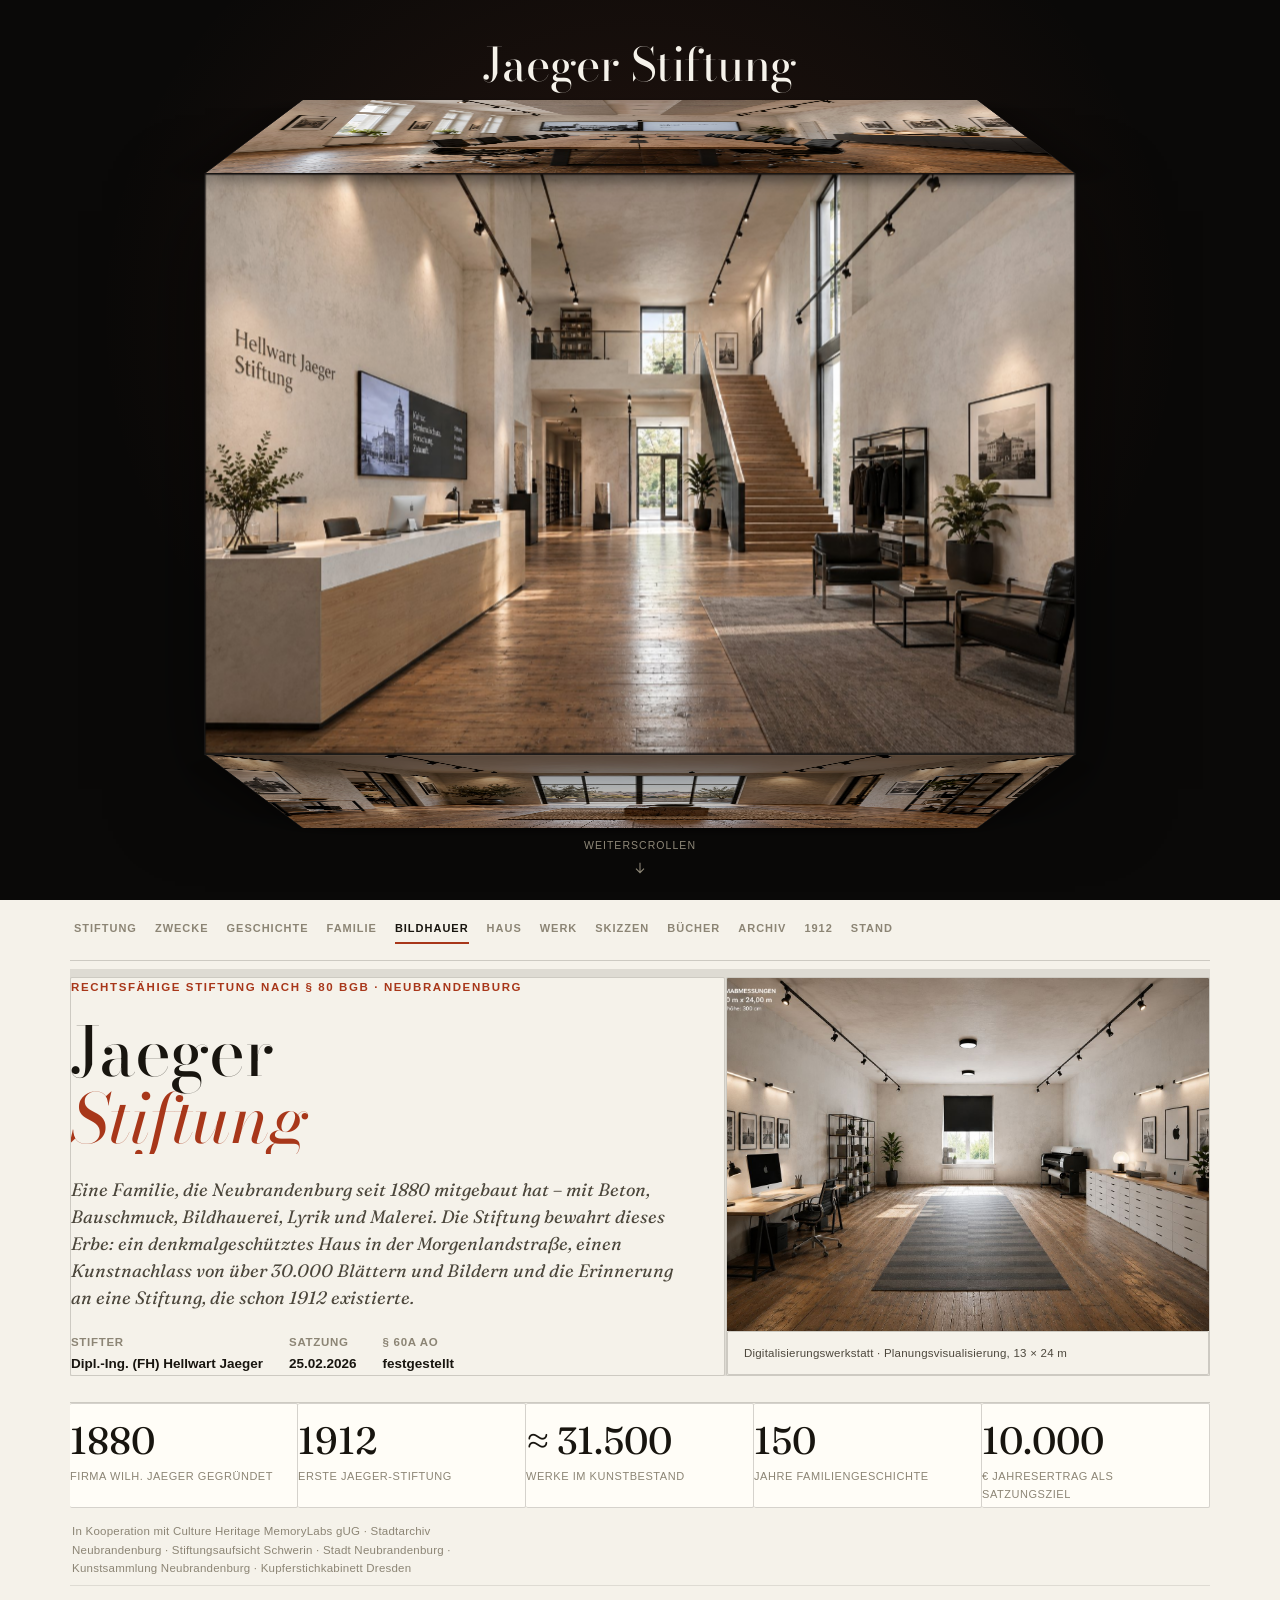
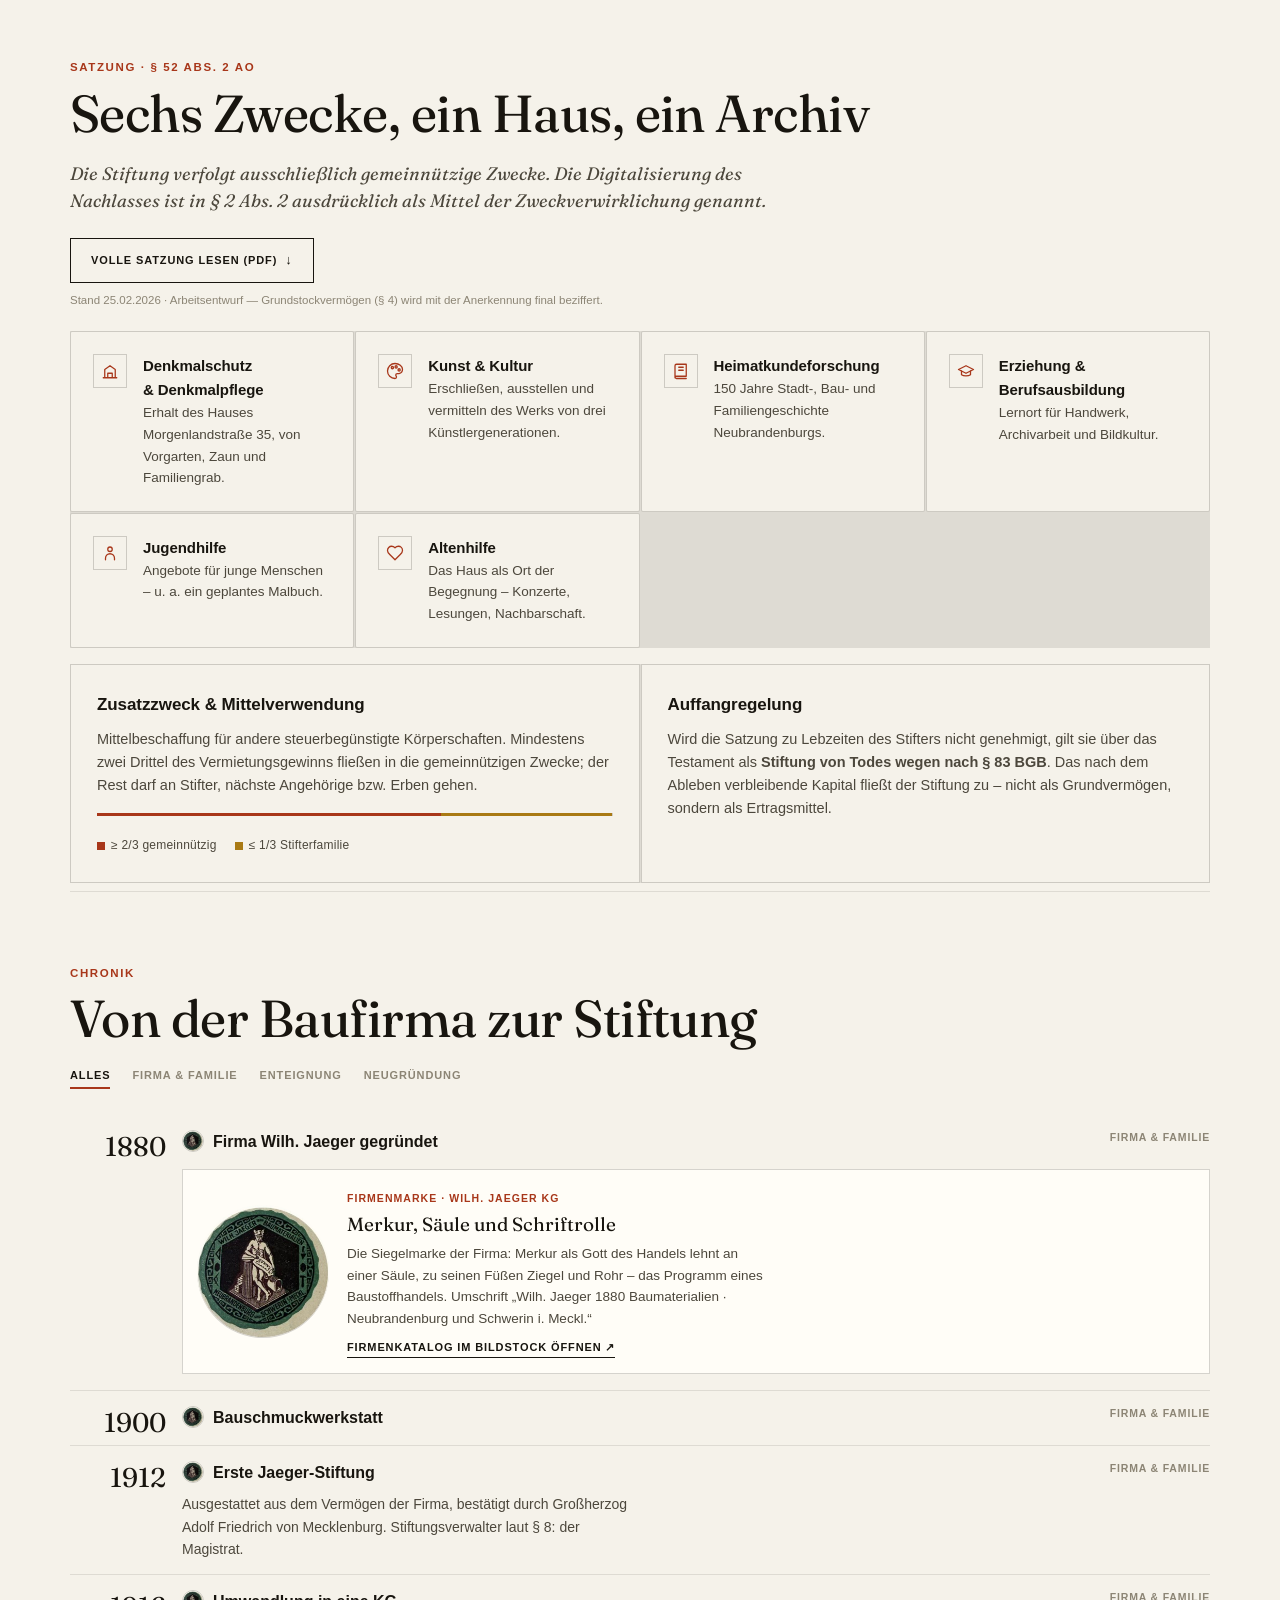
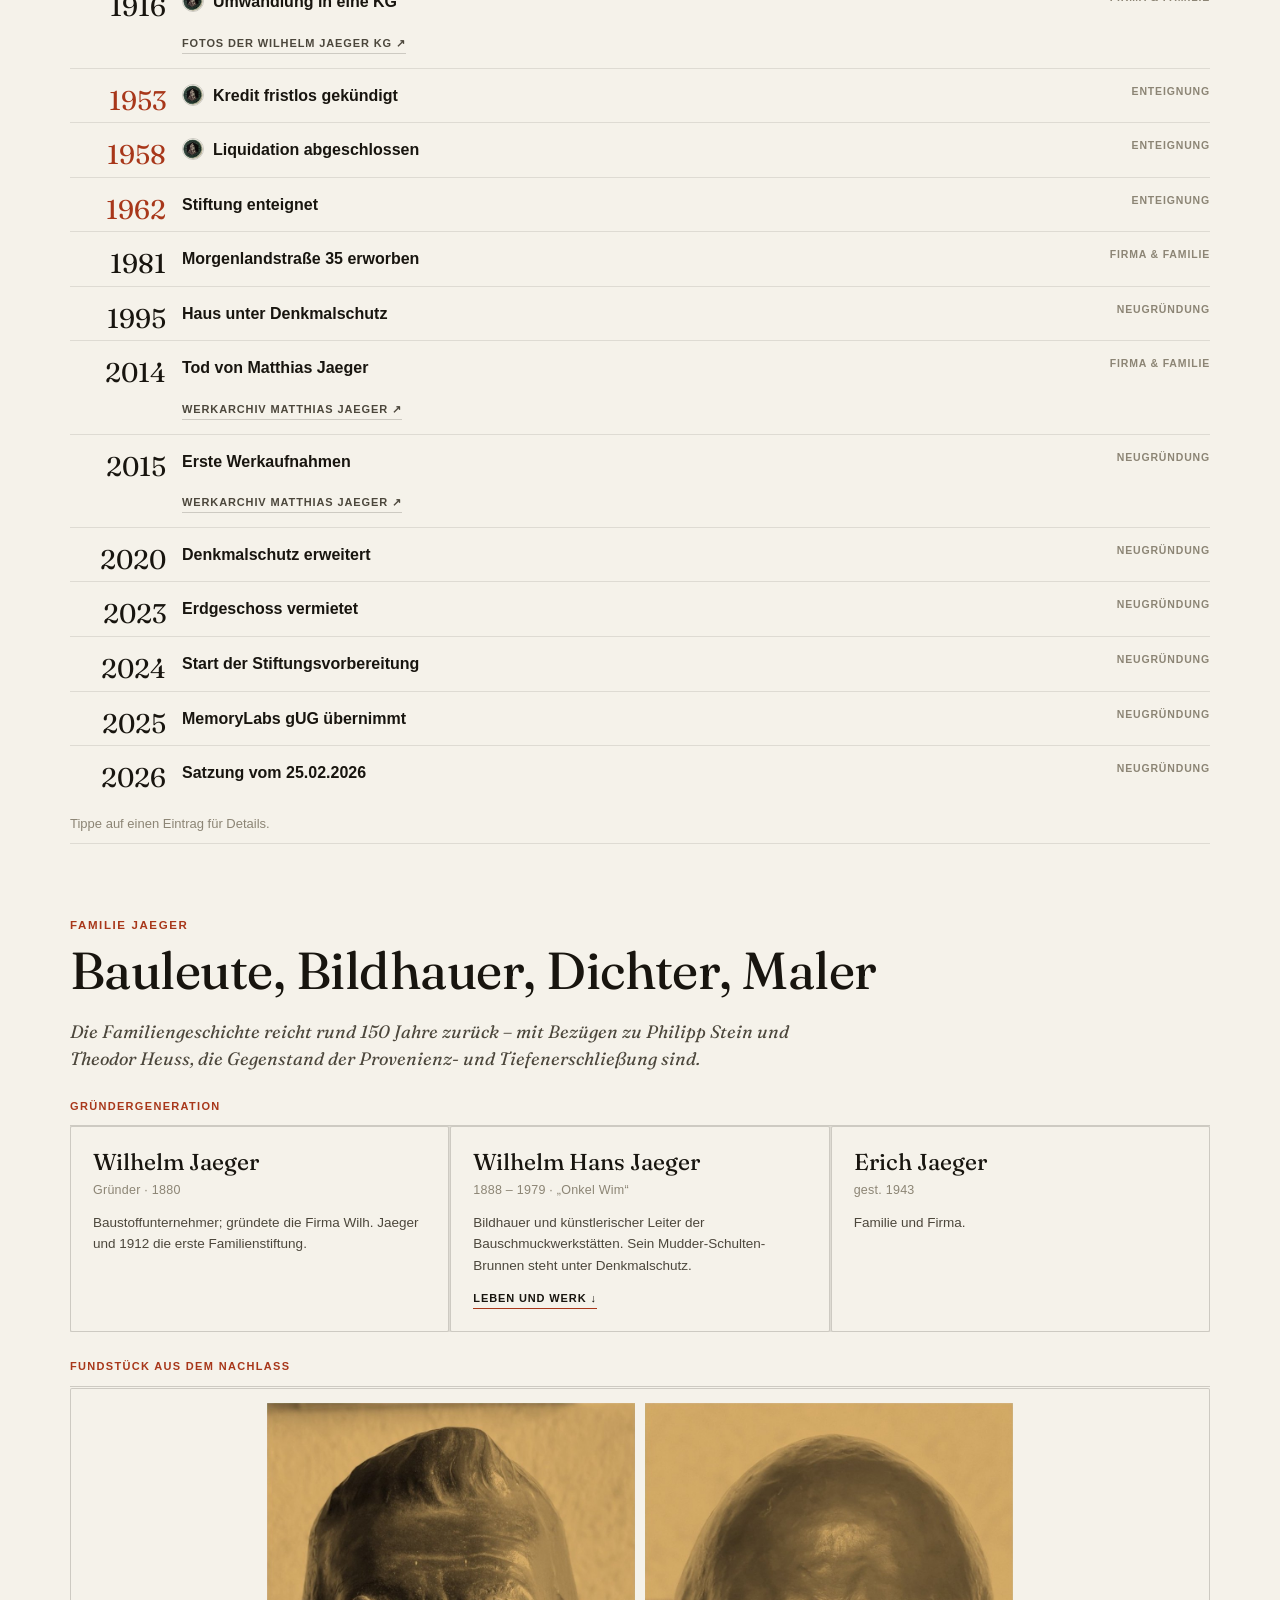
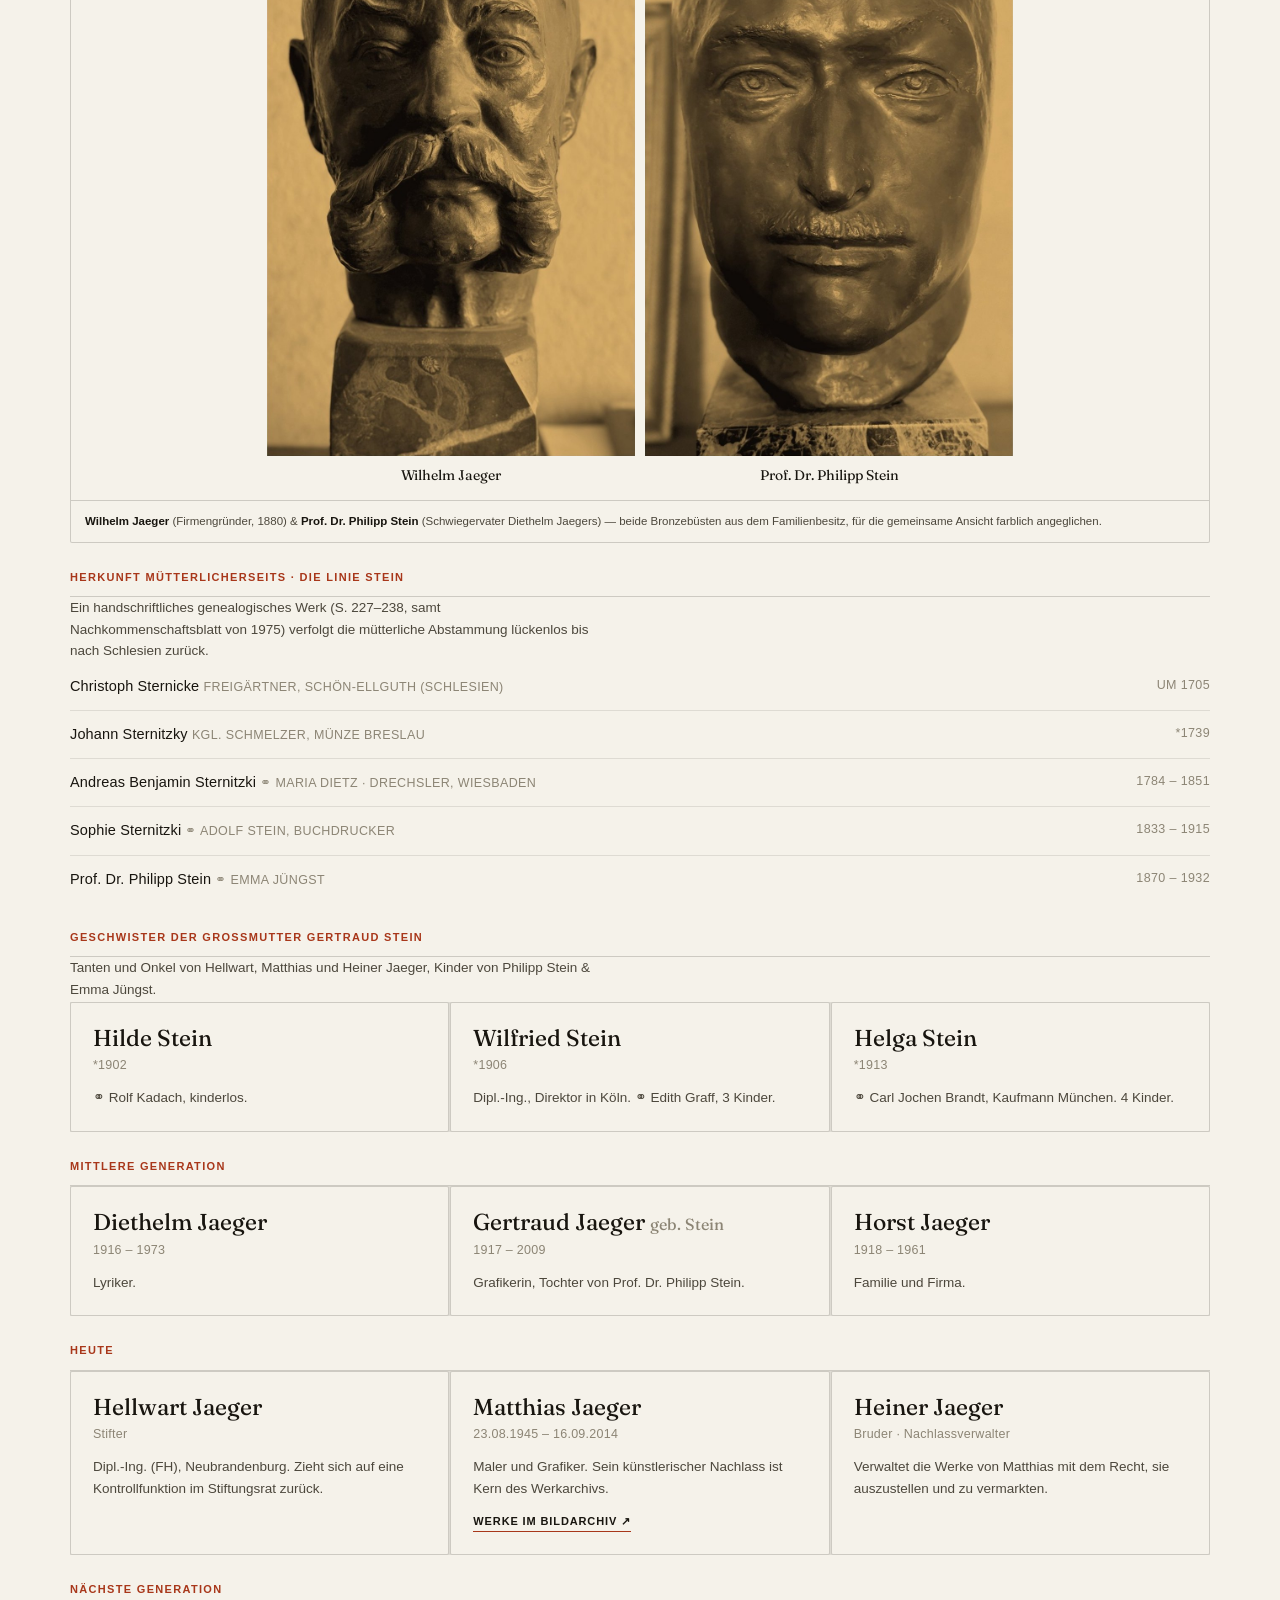
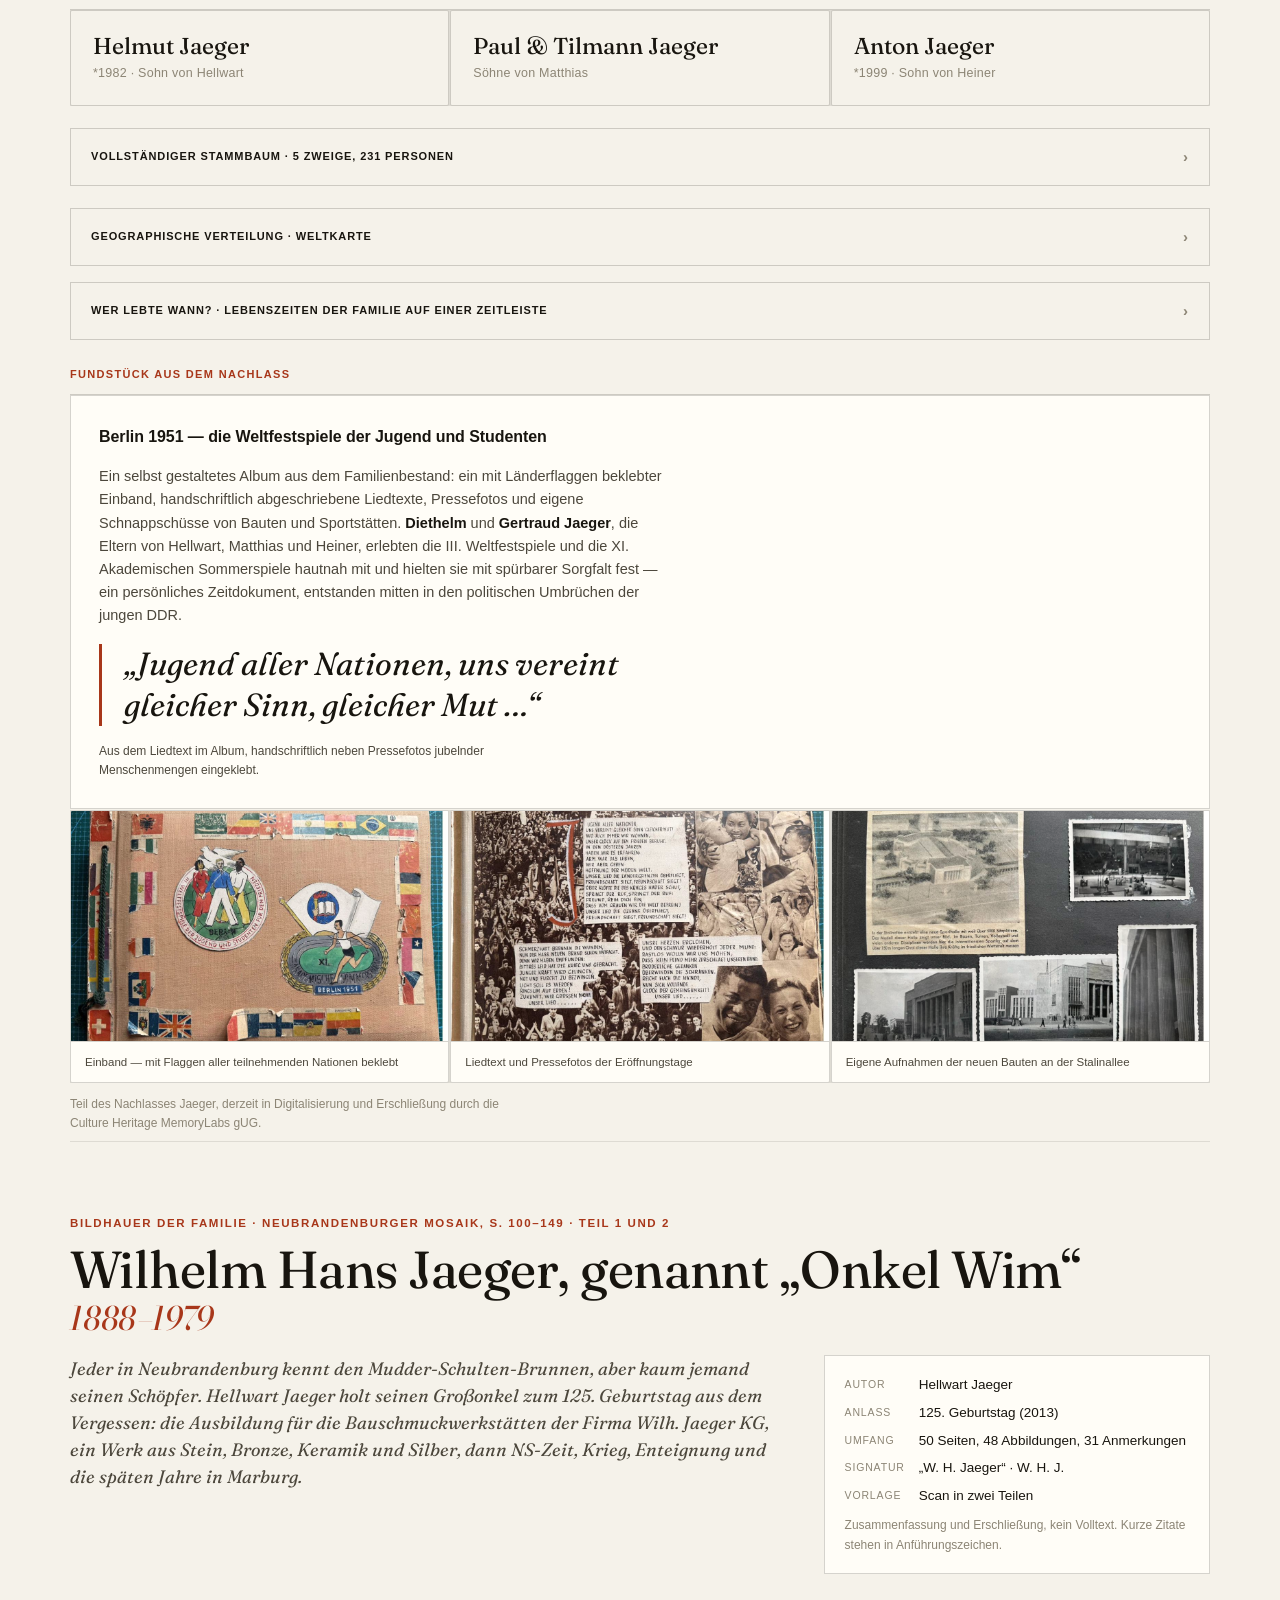
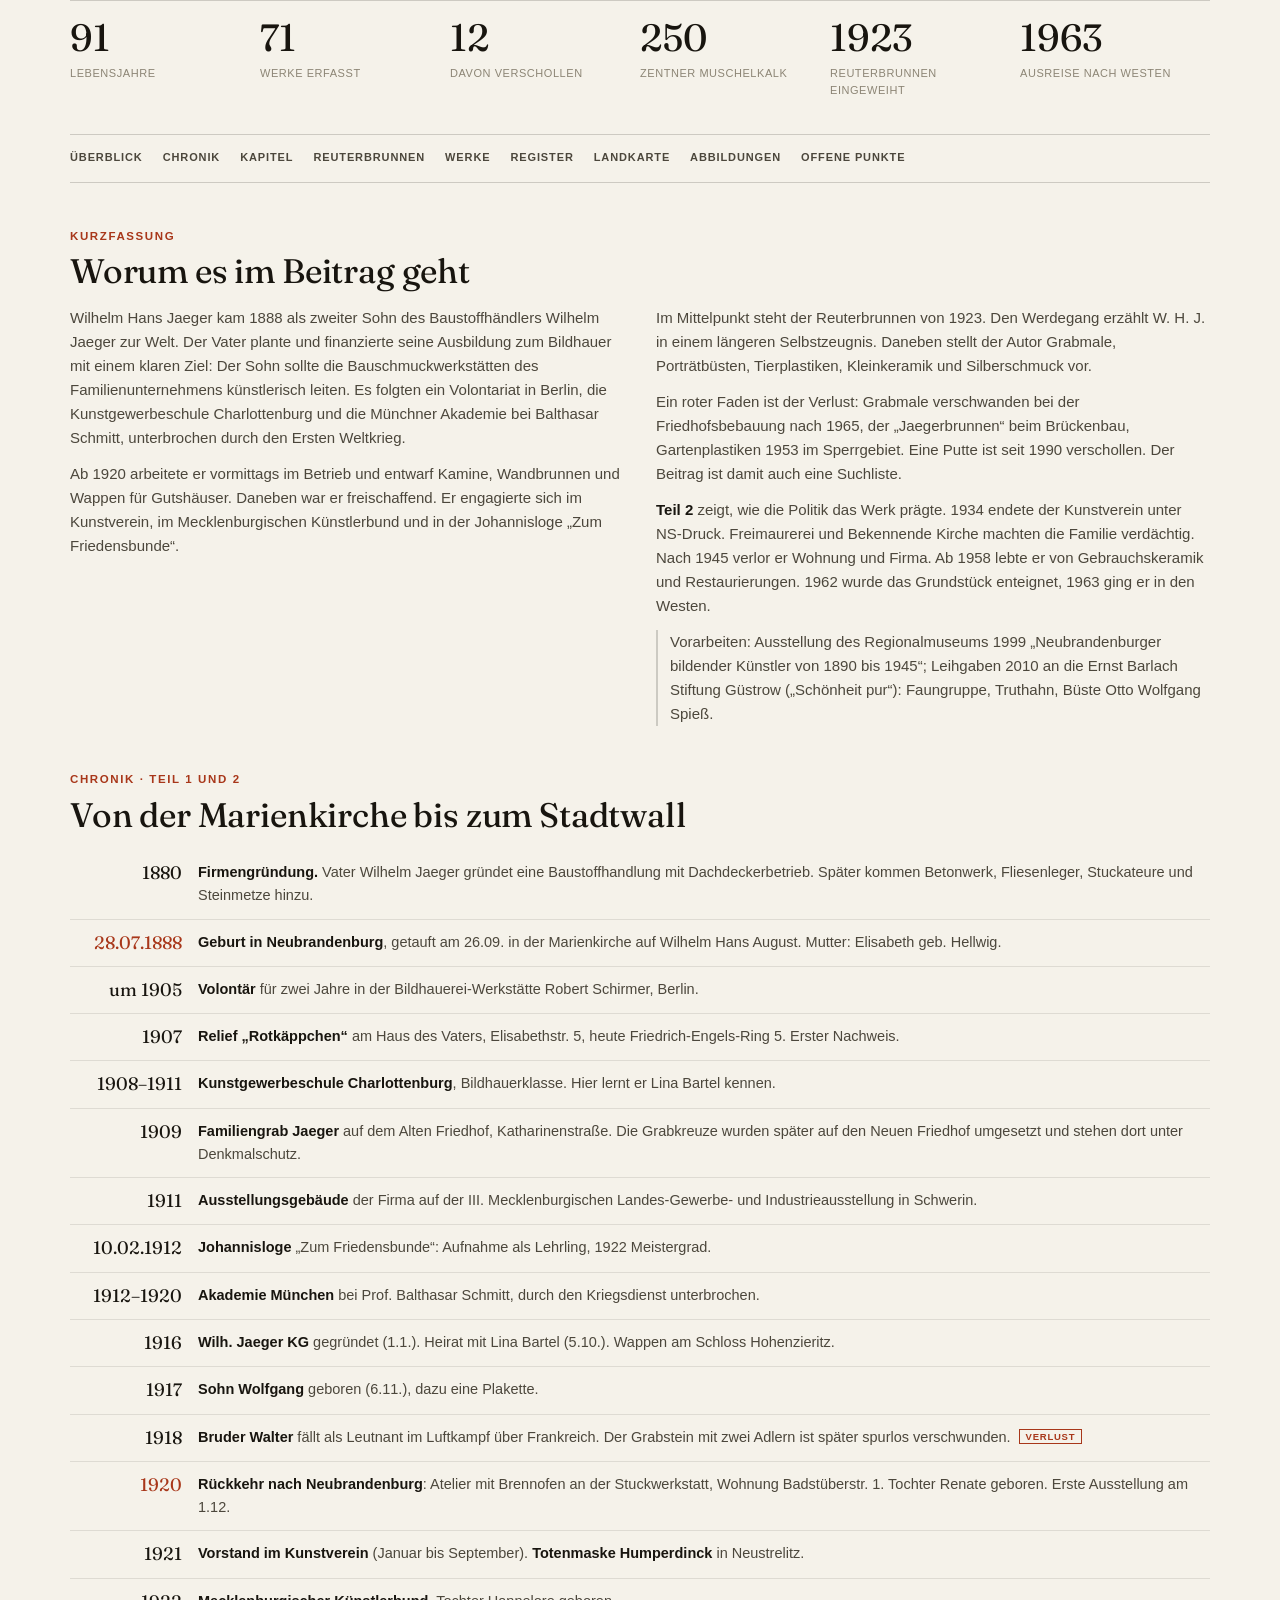
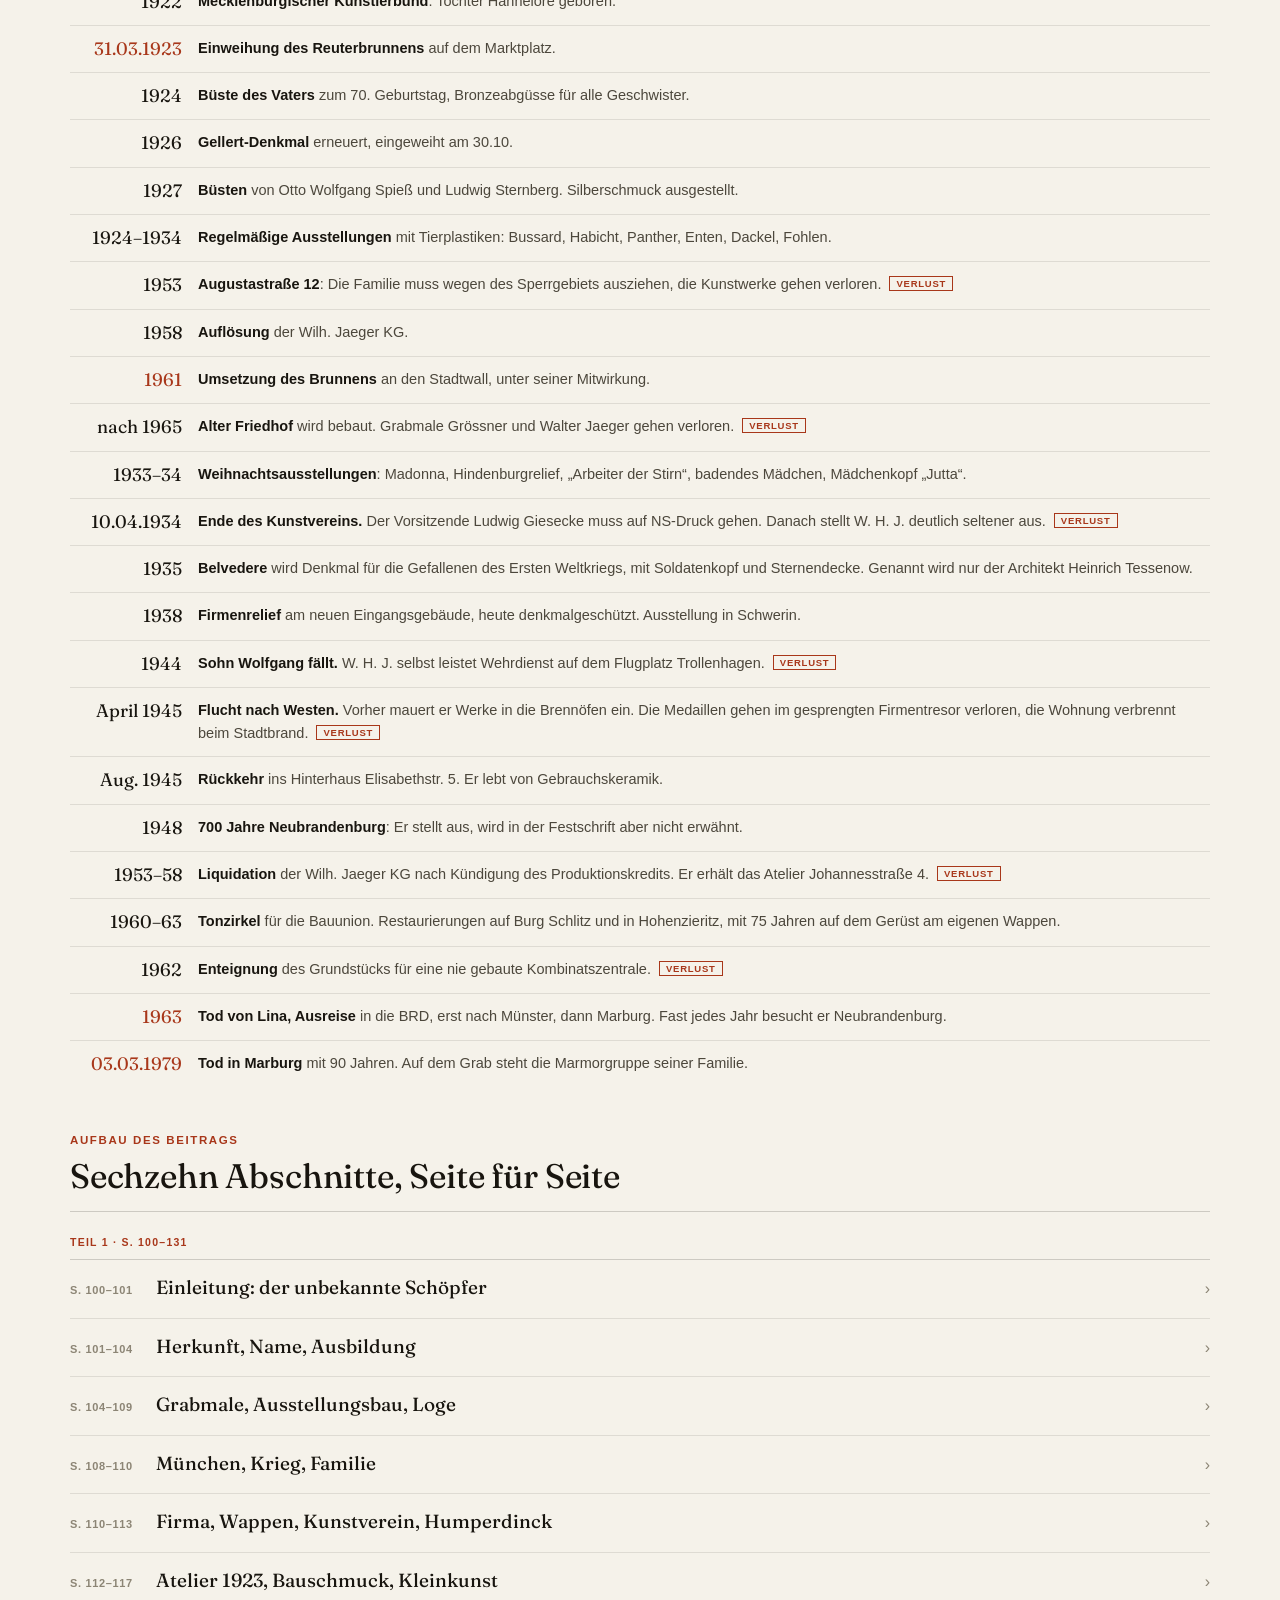
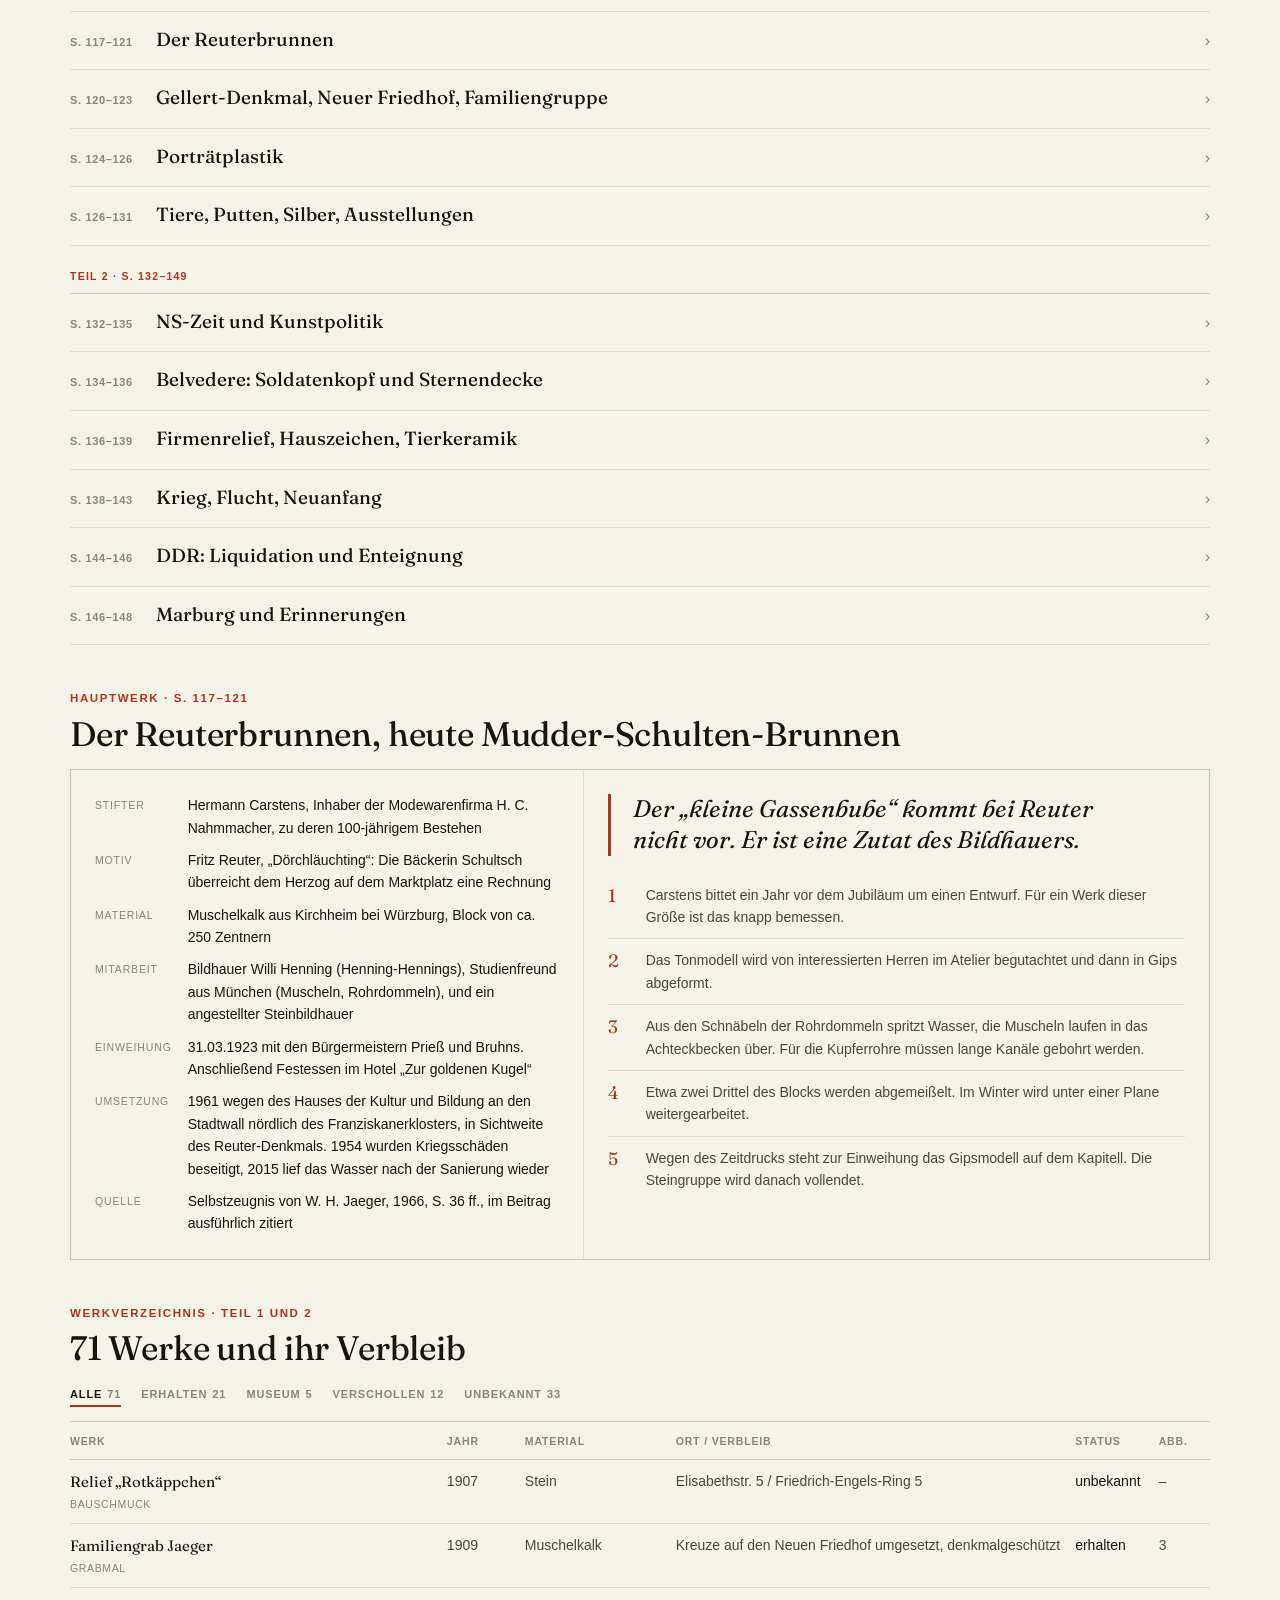
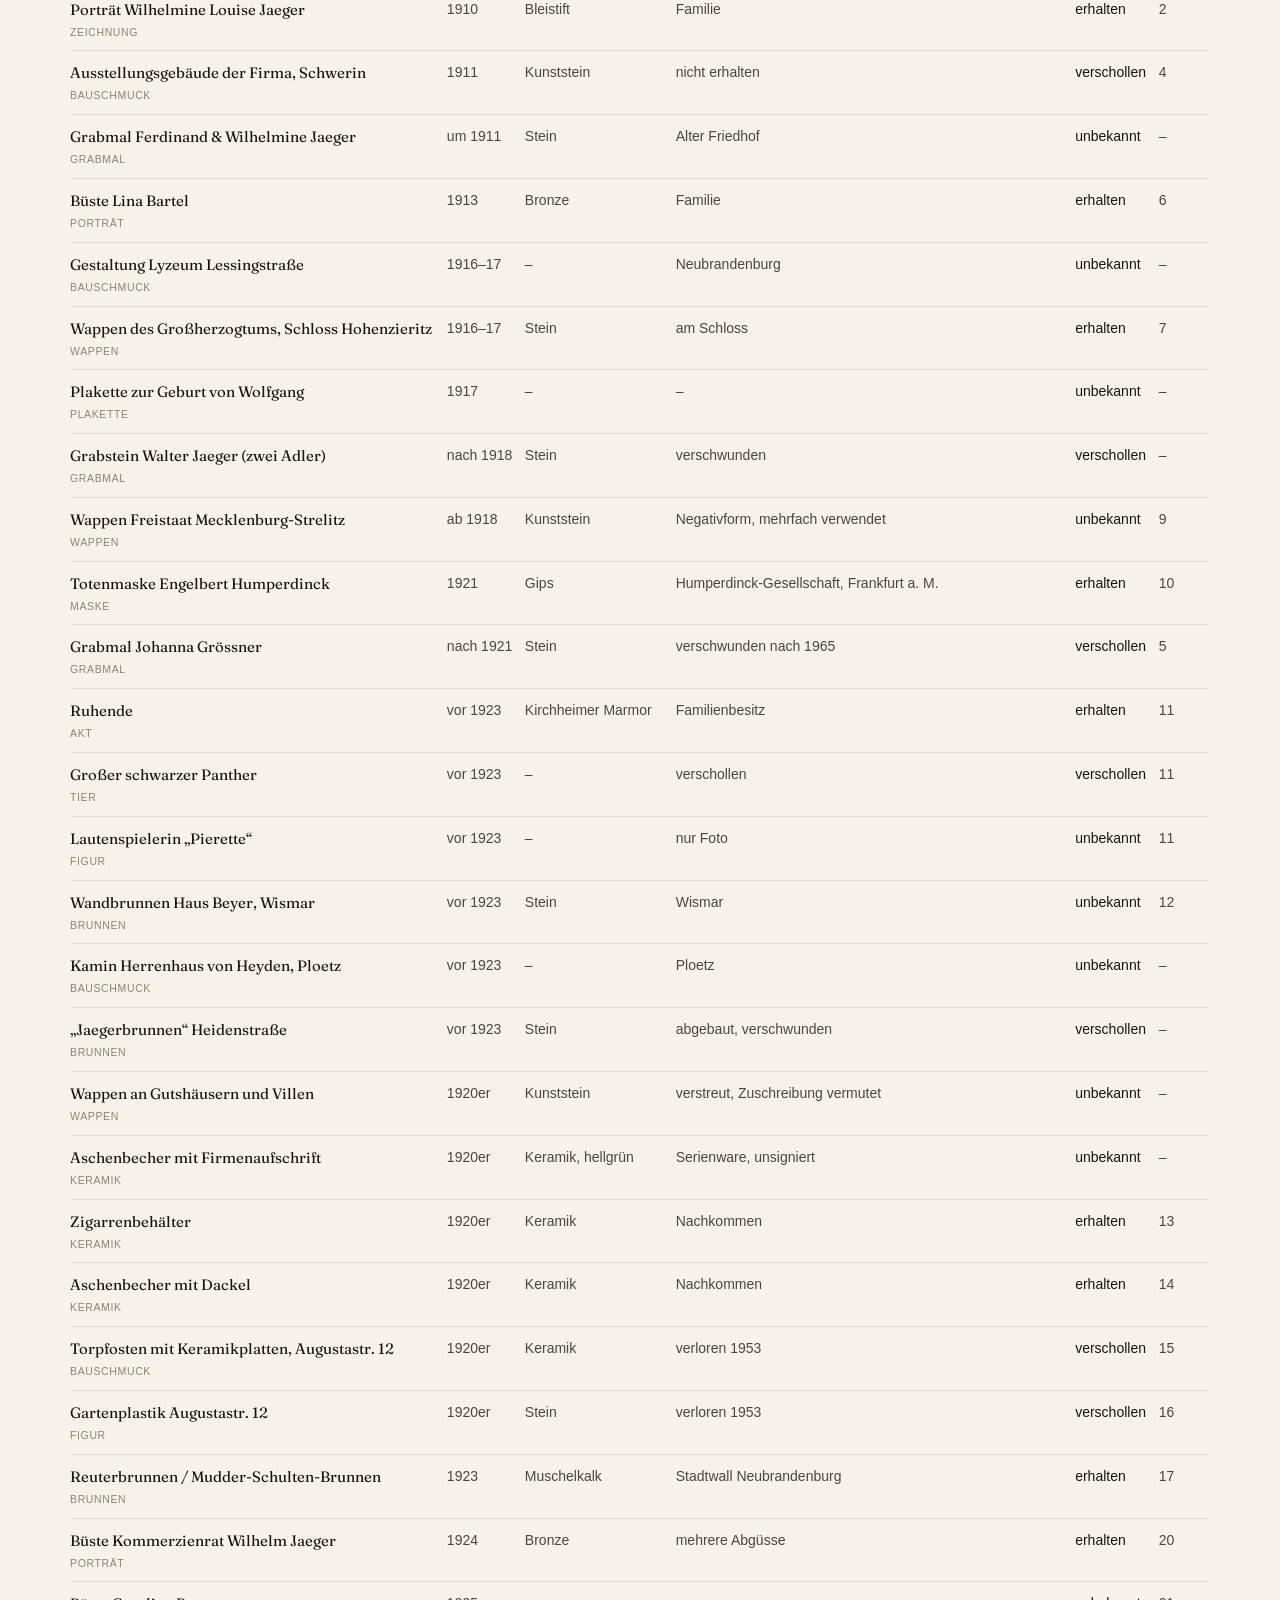
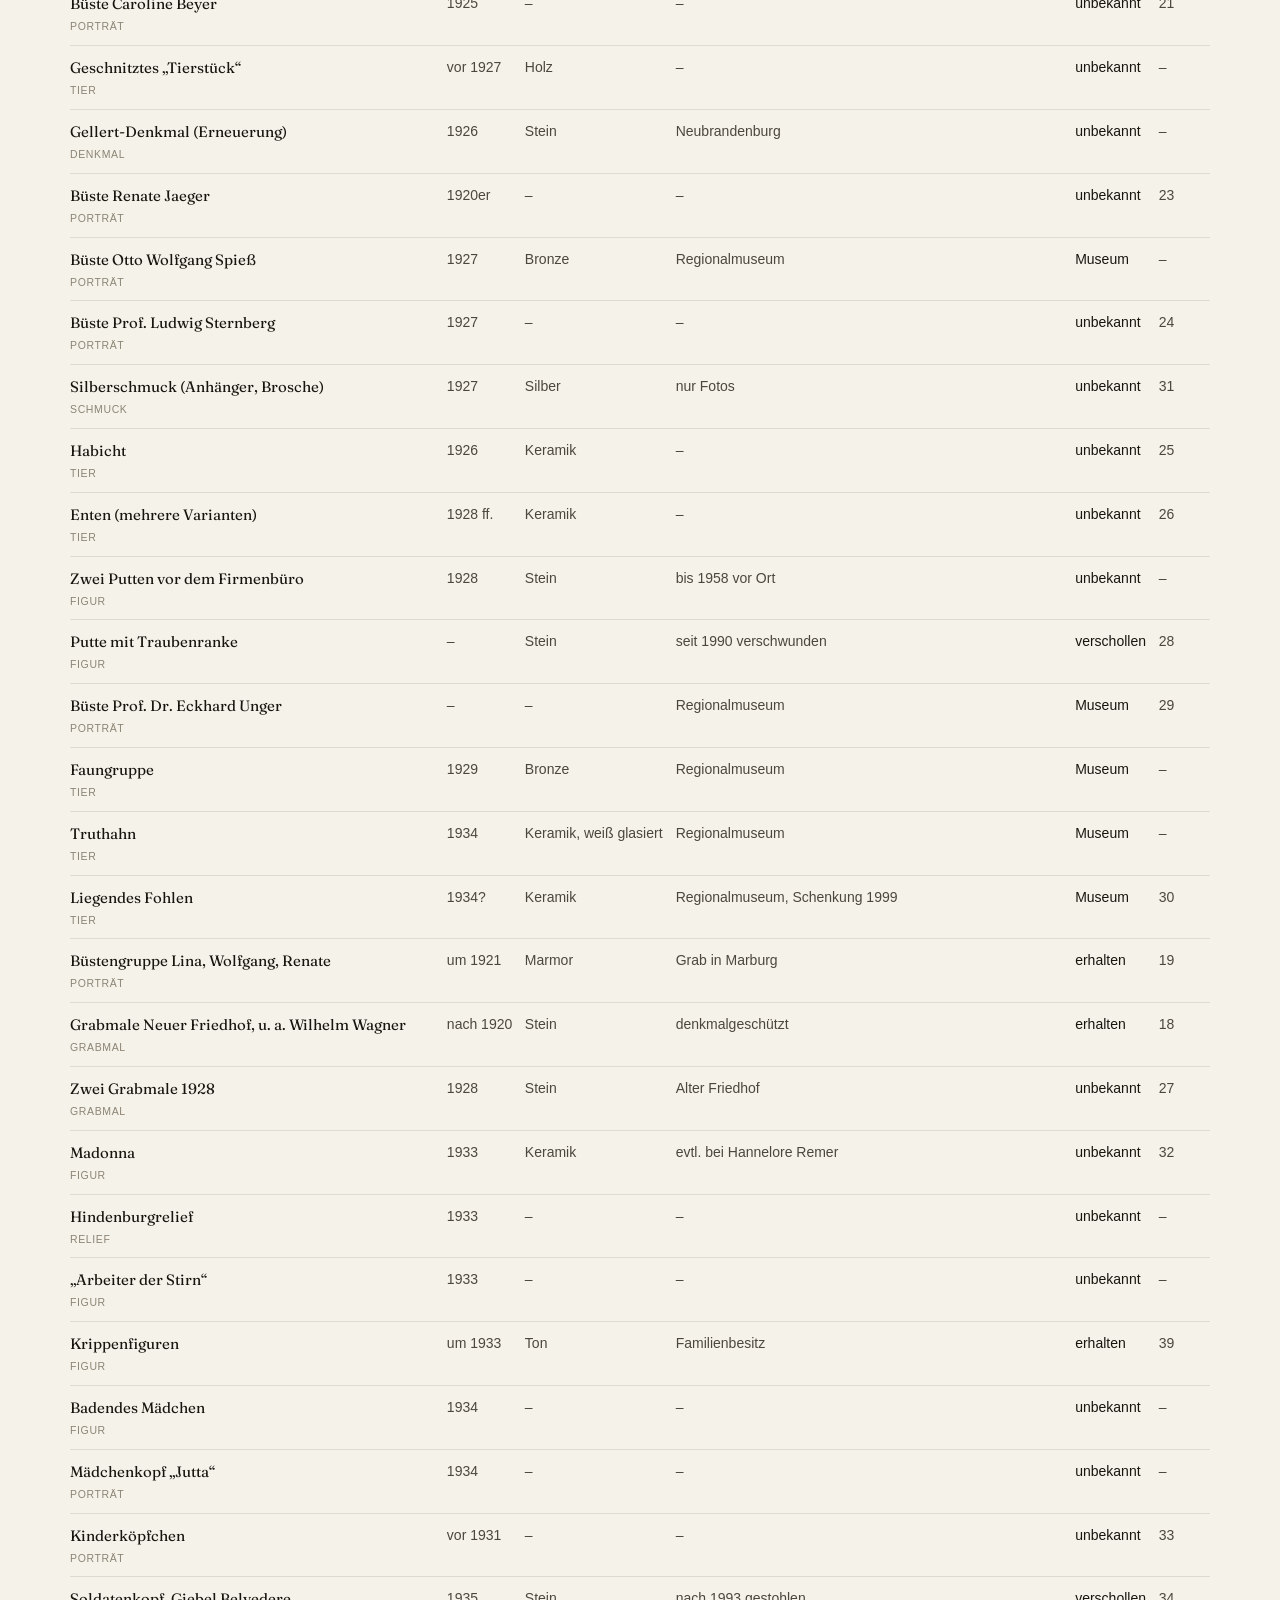
==== commit 520b038c: "Add files via upload" ====
--- a/index.html
+++ b/index.html
@@ -486,11 +486,11 @@
   </div>
   <div class="icube-perspective">
     <div class="icube">
-      <div class="icube-face f1"><img src="img/blob/920e652a9064913d3694692c8f5f45c3.jpg" alt="Eingangsbereich der Stiftung" loading="eager"></div>
-      <div class="icube-face f2"><img src="img/blob/cae17b676d11caa717fd06a60788afe2.jpg" alt="Konferenzraum der Stiftung" loading="lazy"></div>
-      <div class="icube-face f3"><img src="img/blob/b90136cfa71c03ceae267610d932b811.jpg" alt="Ausstellungsraum der Stiftung" loading="lazy"></div>
-      <div class="icube-face f4"><img src="img/blob/489f1b8423940cd80334330b7005eba5.jpg" alt="Digitalisierungswerkstatt der Stiftung" loading="lazy"></div>
-      <div class="icube-face f5"><img src="img/blob/bc55a844aaa225af4fa49328071827f8.jpg" alt="Loft-Raum der Stiftung" loading="lazy"></div>
+      <div class="icube-face f1"><img src="blob-920e652a9064913d3694692c8f5f45c3.jpg" alt="Eingangsbereich der Stiftung" loading="eager"></div>
+      <div class="icube-face f2"><img src="blob-cae17b676d11caa717fd06a60788afe2.jpg" alt="Konferenzraum der Stiftung" loading="lazy"></div>
+      <div class="icube-face f3"><img src="blob-b90136cfa71c03ceae267610d932b811.jpg" alt="Ausstellungsraum der Stiftung" loading="lazy"></div>
+      <div class="icube-face f4"><img src="blob-489f1b8423940cd80334330b7005eba5.jpg" alt="Digitalisierungswerkstatt der Stiftung" loading="lazy"></div>
+      <div class="icube-face f5"><img src="blob-bc55a844aaa225af4fa49328071827f8.jpg" alt="Loft-Raum der Stiftung" loading="lazy"></div>
     </div>
   </div>
   <div class="icube-scroll"><span>Weiterscrollen</span><svg viewBox="0 0 24 24" fill="none" stroke="currentColor" stroke-width="1.6"><path d="M12 4v14M6 13l6 6 6-6"/></svg></div>
@@ -515,7 +515,7 @@
   </nav>
 
   <!-- ============ HERO ============ -->
-  <section id="start" data-bg="img/dsc4305.jpg" style="padding-top:8px">
+  <section id="start" data-bg="dsc4305.jpg" style="padding-top:8px">
     <div class="hero">
       <div class="hero-text glass">
         <div class="eyebrow">Rechtsfähige Stiftung nach §&nbsp;80 BGB · Neubrandenburg</div>
@@ -528,7 +528,7 @@
         </div>
       </div>
       <figure class="hero-art glass" style="margin:0">
-        <img src="img/inline-0eb91bed.jpg" alt="Visualisierung der geplanten Digitalisierungswerkstatt, 13 x 24 m">
+        <img src="inline-0eb91bed.jpg" alt="Visualisierung der geplanten Digitalisierungswerkstatt, 13 x 24 m">
         <figcaption class="cap glass">Digitalisierungswerkstatt · Planungsvisualisierung, 13 × 24 m</figcaption>
       </figure>
     </div>
@@ -544,7 +544,7 @@
   </section>
 
   <!-- ============ ZWECKE ============ -->
-  <section id="zwecke" data-bg="img/dsc4326.jpg">
+  <section id="zwecke" data-bg="dsc4326.jpg">
     <div class="eyebrow">Satzung · §&nbsp;52 Abs. 2 AO</div>
     <h2>Sechs Zwecke, ein Haus, ein Archiv</h2>
     <p class="lead" style="margin-bottom:22px">Die Stiftung verfolgt ausschließlich gemeinnützige Zwecke. Die Digitalisierung des Nachlasses ist in §&nbsp;2 Abs. 2 ausdrücklich als Mittel der Zweckverwirklichung genannt.</p>
@@ -573,7 +573,7 @@
   </section>
 
   <!-- ============ GESCHICHTE ============ -->
-  <section id="geschichte" data-bg="img/dsc4862.jpg">
+  <section id="geschichte" data-bg="dsc4862.jpg">
     <div class="eyebrow">Chronik</div>
     <h2>Von der Baufirma zur Stiftung</h2>
     <div class="tl-filter" role="group" aria-label="Zeitleiste filtern">
@@ -587,7 +587,7 @@
   </section>
 
   <!-- ============ FAMILIE ============ -->
-  <section id="familie" data-bg="img/dsc4284.jpg">
+  <section id="familie" data-bg="dsc4284.jpg">
     <div class="eyebrow">Familie Jaeger</div>
     <h2>Bauleute, Bildhauer, Dichter, Maler</h2>
     <p class="lead">Die Familiengeschichte reicht rund 150 Jahre zurück – mit Bezügen zu Philipp Stein und Theodor Heuss, die Gegenstand der Provenienz- und Tiefenerschließung sind.</p>
@@ -603,8 +603,8 @@
     <div style="margin-top:1px">
       <figure class="busts glass">
         <div class="busts-row">
-          <div class="bust"><img src="img/obj/buste-wilhelm-jaeger.jpg" alt="Bronzebüste Wilhelm Jaeger, frontal, auf Marmorsockel" loading="lazy" width="874" height="1552"><span>Wilhelm Jaeger</span></div>
-          <div class="bust"><img src="img/obj/buste-philipp-stein.jpg" alt="Bronzebüste Prof. Dr. Philipp Stein, frontal, auf Marmorsockel" loading="lazy" width="874" height="1552"><span>Prof. Dr. Philipp Stein</span></div>
+          <div class="bust"><img src="obj-buste-wilhelm-jaeger.jpg" alt="Bronzebüste Wilhelm Jaeger, frontal, auf Marmorsockel" loading="lazy" width="874" height="1552"><span>Wilhelm Jaeger</span></div>
+          <div class="bust"><img src="obj-buste-philipp-stein.jpg" alt="Bronzebüste Prof. Dr. Philipp Stein, frontal, auf Marmorsockel" loading="lazy" width="874" height="1552"><span>Prof. Dr. Philipp Stein</span></div>
         </div>
         <figcaption><strong style="color:var(--ink)">Wilhelm Jaeger</strong> (Firmengr&uuml;nder, 1880) &amp; <strong style="color:var(--ink)">Prof. Dr. Philipp Stein</strong> (Schwiegervater Diethelm Jaegers) &mdash; beide Bronzeb&uuml;sten aus dem Familienbesitz, f&uuml;r die gemeinsame Ansicht farblich angeglichen.</figcaption></figure>
     </div>
@@ -762,9 +762,9 @@
       <p class="muted" style="font-size:12px">Aus dem Liedtext im Album, handschriftlich neben Pressefotos jubelnder Menschenmengen eingeklebt.</p>
     </div>
     <div class="grid g3" style="margin-top:1px">
-      <figure class="memento glass"><img src="img/inline-89afa5af.jpg" alt="Album-Einband mit beklebten L&auml;nderflaggen und den Emblemen der Weltfestspiele Berlin 1951" loading="lazy"><figcaption>Einband &mdash; mit Flaggen aller teilnehmenden Nationen beklebt</figcaption></figure>
-      <figure class="memento glass"><img src="img/inline-f6cffa25.jpg" alt="Albumseite mit handgeschriebenem Liedtext und Pressefotos jubelnder Menschenmengen" loading="lazy"><figcaption>Liedtext und Pressefotos der Er&ouml;ffnungstage</figcaption></figure>
-      <figure class="memento glass"><img src="img/inline-b8287c42.jpg" alt="Albumseite mit eigenen Schnappsch&uuml;ssen der neuen Sporthallen und Festbauten an der Stalinallee" loading="lazy"><figcaption>Eigene Aufnahmen der neuen Bauten an der Stalinallee</figcaption></figure>
+      <figure class="memento glass"><img src="inline-89afa5af.jpg" alt="Album-Einband mit beklebten L&auml;nderflaggen und den Emblemen der Weltfestspiele Berlin 1951" loading="lazy"><figcaption>Einband &mdash; mit Flaggen aller teilnehmenden Nationen beklebt</figcaption></figure>
+      <figure class="memento glass"><img src="inline-f6cffa25.jpg" alt="Albumseite mit handgeschriebenem Liedtext und Pressefotos jubelnder Menschenmengen" loading="lazy"><figcaption>Liedtext und Pressefotos der Er&ouml;ffnungstage</figcaption></figure>
+      <figure class="memento glass"><img src="inline-b8287c42.jpg" alt="Albumseite mit eigenen Schnappsch&uuml;ssen der neuen Sporthallen und Festbauten an der Stalinallee" loading="lazy"><figcaption>Eigene Aufnahmen der neuen Bauten an der Stalinallee</figcaption></figure>
     </div>
     <p class="muted" style="font-size:12px;margin-top:12px">Teil des Nachlasses Jaeger, derzeit in Digitalisierung und Erschlie&szlig;ung durch die Culture Heritage MemoryLabs gUG.</p>
   </section>
@@ -862,7 +862,7 @@
   }
   </style>
 
-  <section id="bildhauer" data-bg="img/dsc4284.jpg">
+  <section id="bildhauer" data-bg="dsc4284.jpg">
     <div class="eyebrow">Bildhauer der Familie · Neubrandenburger Mosaik, S. 100–149 · Teil 1 und 2</div>
     <h2>Wilhelm Hans Jaeger, genannt „Onkel Wim“ <span class="wim-dates">1888–1979</span></h2>
     <div class="wim-hero"><p class="lead">Jeder in Neubrandenburg kennt den Mudder-Schulten-Brunnen, aber kaum jemand seinen Schöpfer. Hellwart Jaeger holt seinen Großonkel zum 125. Geburtstag aus dem Vergessen: die Ausbildung für die Bauschmuckwerkstätten der Firma Wilh. Jaeger KG, ein Werk aus Stein, Bronze, Keramik und Silber, dann NS-Zeit, Krieg, Enteignung und die späten Jahre in Marburg.</p>
@@ -1405,7 +1405,7 @@
   </script>
 
   <!-- ============ HAUS ============ -->
-  <section id="haus" data-bg="img/dsc4510.jpg">
+  <section id="haus" data-bg="dsc4510.jpg">
     <div class="eyebrow">Grundstockvermögen</div>
     <h2>Morgenlandstraße 35</h2>
     <div class="grid g2">
@@ -1440,12 +1440,12 @@
       <div class="card glass"><h3>Familiengrab</h3><p>Denkmalgesch&uuml;tztes Familiengrab auf dem Neuen Friedhof (PB3 Nr. 6). Es vereint mehrere Generationen &ndash; von <strong style="color:var(--ink)">Diethelm</strong> und <strong style="color:var(--ink)">Gertraud Jaeger</strong> &uuml;ber <strong style="color:var(--ink)">Matthias</strong> und <strong style="color:var(--ink)">Horst Jaeger</strong> bis zu Wilhelm und Elisabeth Jaeger geb. Hellwig. Ein schmiedeeisernes Grabkreuz der Vorfahrenlinie Hellwig (Karl W. Hellwig, Elise geb. Gr&ouml;&szlig;ner, Lisette geb. Bergell) wurde vom Alten Friedhof hierher &uuml;bertragen. Die Stiftung soll Rechtsnachfolgerin f&uuml;r Grabrechte, Pflege und Unterhaltung werden.</p></div>
     </div>
     <div class="grid g2" style="margin-top:1px">
-      <figure class="memento glass" style="grid-column:1/-1"><img src="img/inline-fdc5f803.jpg" alt="Familiengrab Jaeger auf dem Neuen Friedhof Neubrandenburg mit den Grabsteinen von Diethelm und Gertraud Jaeger sowie Matthias Jaeger" loading="lazy" style="height:320px"><figcaption>Familiengrab, Neuer Friedhof Neubrandenburg &mdash; Steine von Diethelm &amp; Gertraud sowie Matthias Jaeger</figcaption></figure>
+      <figure class="memento glass" style="grid-column:1/-1"><img src="inline-fdc5f803.jpg" alt="Familiengrab Jaeger auf dem Neuen Friedhof Neubrandenburg mit den Grabsteinen von Diethelm und Gertraud Jaeger sowie Matthias Jaeger" loading="lazy" style="height:320px"><figcaption>Familiengrab, Neuer Friedhof Neubrandenburg &mdash; Steine von Diethelm &amp; Gertraud sowie Matthias Jaeger</figcaption></figure>
     </div>
   </section>
 
   <!-- ============ WERK ============ -->
-  <section id="werk" data-bg="img/dsc4371.jpg">
+  <section id="werk" data-bg="dsc4371.jpg">
     <div class="eyebrow">Werkarchiv Matthias Jaeger</div>
     <h2>Gesichter in Kadmium und Ocker</h2>
     <p class="lead" style="margin-bottom:18px">Werkaufnahmen vom Februar 2015 aus dem Atelierbestand in Neubrandenburg. Titel und Datierungen werden im Zuge der Erschließung ergänzt.</p>
@@ -1460,7 +1460,7 @@
   </section>
 
   <!-- ============ SKIZZEN ============ -->
-  <section id="skizzen" data-bg="img/dsc4371.jpg">
+  <section id="skizzen" data-bg="dsc4371.jpg">
     <div class="eyebrow">Diashow · Werkarchiv Matthias Jaeger</div>
     <h2>Skizzen und Studien</h2>
     <p class="lead" style="margin-bottom:18px">Zweiunddreißig Ölskizzen auf ungespannter Leinwand, aufgenommen im Februar 2015 im Atelier in Neubrandenburg. Die Titel sind Arbeitstitel und werden bei der Erschließung ersetzt.</p>
@@ -1482,7 +1482,7 @@
   </section>
 
   <!-- ============ SKIZZENBÜCHER ============ -->
-  <section id="buecher" data-bg="img/dsc4371.jpg">
+  <section id="buecher" data-bg="dsc4371.jpg">
     <div class="eyebrow">Diashow · NL MJ · SKB 2005&ndash;2007</div>
     <h2>Die Skizzenbücher</h2>
     <p class="lead" style="margin-bottom:18px">Spiralblöcke quer, etwa A4: auf der einen Seite die Zeichnung, auf der anderen die Schrift. Porträts, Figurenstudien, Materialnotizen &ndash; und dazwischen Rio, Kyoto, Agenda&nbsp;21. Neunzehn Blätter aus den Büchern, dem Depot und vom Familiengrab.</p>
@@ -1508,7 +1508,7 @@
   </section>
 
   <!-- ============ ARCHIV ============ -->
-  <section id="archiv" data-bg="img/dsc4356.jpg">
+  <section id="archiv" data-bg="dsc4356.jpg">
     <div class="eyebrow">Digitalisierung &amp; Erschließung</div>
     <h2>Ein Nachlass wird lesbar</h2>
     <div class="kpis" style="margin:0 0 16px">
@@ -1529,7 +1529,7 @@
           <li><span>Datensicherung</span><span>Langzeit</span></li>
         </ul>
       </div>
-      <figure class="photo-card glass" style="margin:0"><img src="img/img_8212.jpg" alt="Reprostation im Atelier: Kamera auf Stativ vor einem aufgehängten Porträt"></figure>
+      <figure class="photo-card glass" style="margin:0"><img src="img_8212.jpg" alt="Reprostation im Atelier: Kamera auf Stativ vor einem aufgehängten Porträt"></figure>
     </div>
     <div class="grid g2" style="margin-top:16px">
       <div class="card glass"><h3>Durchführung</h3><p><strong>Culture Heritage MemoryLabs gUG</strong> (anerkannt November 2025, Neubrandenburg) erbringt Digitalisierung und technische Umsetzung seit 01.11.2025. Von August 2024 bis September 2025 lag die Arbeit bei der Berlintapete GmbH. Die Kosten der Vorbereitung laufen als Stiftungsvorkosten.</p></div>
@@ -1550,7 +1550,7 @@
   </section>
 
   <!-- ============ 1912 ============ -->
-  <section id="1912" data-bg="img/dsc4633.jpg">
+  <section id="1912" data-bg="dsc4633.jpg">
     <div class="eyebrow">Historische Stiftung</div>
     <h2>Die Stiftung von 1912 ruht – sie ist nicht erloschen</h2>
     <div class="grid g2">
@@ -1566,7 +1566,7 @@
   </section>
 
   <!-- ============ STAND ============ -->
-  <section id="stand" data-bg="img/dsc4825.jpg">
+  <section id="stand" data-bg="dsc4825.jpg">
     <div class="eyebrow">Aufbau der Stiftung</div>
     <h2>Stand und nächste Schritte</h2>
     <div class="grid g2">
@@ -1595,7 +1595,7 @@
   </section>
 
   <!-- ============ RECHTLICHES ============ -->
-  <section id="recht" data-bg="img/dsc4694.jpg" style="scroll-margin-top:90px">
+  <section id="recht" data-bg="dsc4694.jpg" style="scroll-margin-top:90px">
     <div class="eyebrow">Pflichtangaben &amp; Nutzungshinweise</div>
     <h2 style="font-size:clamp(26px,4vw,38px)">Rechtliches</h2>
     <p class="lead" style="max-width:62ch;margin:0 0 6px">Impressum, Datenschutz, Hinweise zu eingebetteten Inhalten und ein Vermerk zu den Bildrechten des hier gezeigten historischen Materials &mdash; einzeln auf- und zuklappbar.</p>
@@ -1696,7 +1696,7 @@
 /* Firmenmarke: grosses Emblem bei der Gruendung, kleine Marke bei allen Eintraegen aus der Lebenszeit der Firma (1880–1958) */
 const FIRMA_KAT='https://bildstock.berlintapete.de/Culture-Heritage-MemoryLab/Jaegerworks/Fotos-Firma';
 const MJ_KAT='https://bildstock.berlintapete.de/Culture-Heritage-MemoryLab/Jaegerworks/Matthias-Jaeger';
-const MARK='img/blob/92d0ca021faac3b33932c7e9d1f00b83.png';
+const MARK='blob-92d0ca021faac3b33932c7e9d1f00b83.png';
 const FIRMA_JAHRE=new Set(['1880','1900','1912','1916','1953','1958']);
 const logoCard=`<a class="tl-logo" href="${FIRMA_KAT}" target="_blank" rel="noopener">
   <img src="${MARK}" alt="Firmenmarke der Wilh. Jaeger: Merkur mit Schriftrolle an einer Säule, Umschrift Wilh. Jaeger 1880 Baumaterialien, Neubrandenburg und Schwerin i. Meckl.">
@@ -1744,14 +1744,14 @@
  ["dsc4786","raum","Interieur mit Figur"]
 ];
 const gal=document.getElementById('gallery');
-gal.innerHTML=G.map((g,i)=>`<button class="tile" data-i="${i}" data-g="${g[1]}" aria-label="${g[2]} vergrößern"><img src="img/${g[0]}.jpg" alt="Matthias Jaeger: ${g[2]}" loading="lazy"><figcaption><span class="pl">Taf. ${String(i+1).padStart(2,'0')}</span>${g[2]}</figcaption></button>`).join('');
+gal.innerHTML=G.map((g,i)=>`<button class="tile" data-i="${i}" data-g="${g[1]}" aria-label="${g[2]} vergrößern"><img src="${g[0]}.jpg" alt="Matthias Jaeger: ${g[2]}" loading="lazy"><figcaption><span class="pl">Taf. ${String(i+1).padStart(2,'0')}</span>${g[2]}</figcaption></button>`).join('');
 let visible=G.map((_,i)=>i);
 chipGroup('button[data-g]:not(.tile)','g',v=>{
   visible=[];document.querySelectorAll('.tile').forEach(t=>{const on=v==='all'||t.dataset.g===v;t.hidden=!on;if(on)visible.push(+t.dataset.i)});
 });
 const lb=document.getElementById('lb'),lbImg=document.getElementById('lb-img'),lbCap=document.getElementById('lb-cap');
 let cur=0,lastFocus=null;
-function show(i){cur=i;const g=G[i];lbImg.src=`img/${g[0]}.jpg`;lbImg.alt=`Matthias Jaeger: ${g[2]}`;lbCap.textContent=`Taf. ${String(i+1).padStart(2,'0')} — ${g[2]} · ${visible.indexOf(i)+1}/${visible.length}`}
+function show(i){cur=i;const g=G[i];lbImg.src=`${g[0]}.jpg`;lbImg.alt=`Matthias Jaeger: ${g[2]}`;lbCap.textContent=`Taf. ${String(i+1).padStart(2,'0')} — ${g[2]} · ${visible.indexOf(i)+1}/${visible.length}`}
 function step(d){const p=visible.indexOf(cur);show(visible[(p+d+visible.length)%visible.length])}
 gal.addEventListener('click',e=>{const t=e.target.closest('.tile');if(!t)return;lastFocus=t;show(+t.dataset.i);lb.hidden=false;document.getElementById('lb-close').focus()});
 document.getElementById('lb-prev').onclick=()=>step(-1);
@@ -1783,11 +1783,11 @@
 const stage=document.getElementById('showStage'),thumbs=document.getElementById('showThumbs'),cap=document.getElementById('showCap'),
 num=document.getElementById('showNum'),prog=document.getElementById('showProg'),playB=document.getElementById('showPlay'),show=document.getElementById('show');
 const DUR=5000,reduce=matchMedia('(prefers-reduced-motion: reduce)').matches;
-const imgs=SK.map((s,i)=>{const im=document.createElement('img');im.alt='Matthias Jaeger: '+s[1];im.decoding='async';if(i<2)im.src='img/sk/'+s[0]+'.jpg';stage.appendChild(im);return im});
-thumbs.innerHTML=SK.map((s,i)=>`<button data-i="${i}" aria-label="Bild ${i+1}: ${s[1]}"><img src="img/sk/${s[0]}-t.jpg" alt="" loading="lazy"></button>`).join('');
+const imgs=SK.map((s,i)=>{const im=document.createElement('img');im.alt='Matthias Jaeger: '+s[1];im.decoding='async';if(i<2)im.src='sk-'+s[0]+'.jpg';stage.appendChild(im);return im});
+thumbs.innerHTML=SK.map((s,i)=>`<button data-i="${i}" aria-label="Bild ${i+1}: ${s[1]}"><img src="sk-${s[0]}-t.jpg" alt="" loading="lazy"></button>`).join('');
 const tb=[...thumbs.children];
 let cur=0,playing=!reduce,timer=null;
-function load(i){const im=imgs[(i+SK.length)%SK.length];if(!im.src)im.src='img/sk/'+SK[(i+SK.length)%SK.length][0]+'.jpg'}
+function load(i){const im=imgs[(i+SK.length)%SK.length];if(!im.src)im.src='sk-'+SK[(i+SK.length)%SK.length][0]+'.jpg'}
 function go(i,user){
   cur=(i+SK.length)%SK.length;
   imgs.forEach((im,k)=>im.classList.toggle('on',k===cur));load(cur);load(cur+1);load(cur-1);
@@ -1822,11 +1822,11 @@
 num=document.getElementById('sbNum'),prog=document.getElementById('sbProg'),playB=document.getElementById('sbPlay'),show=document.getElementById('sbShow'),
 kap=document.getElementById('sbKap'),desc=document.getElementById('sbDesc');
 const DUR=9000,reduce=matchMedia('(prefers-reduced-motion: reduce)').matches;
-const imgs=SB.map((s,i)=>{const im=document.createElement('img');im.alt='Matthias Jaeger, Skizzenbuch: '+s[2];im.decoding='async';if(i<2)im.src='img/skb/'+s[0]+'.jpg';stage.appendChild(im);return im});
-thumbs.innerHTML=SB.map((s,i)=>`<button data-i="${i}" aria-label="Blatt ${i+1}: ${s[2]}"><img src="img/skb/${s[0]}-t.jpg" alt="" loading="lazy"></button>`).join('');
+const imgs=SB.map((s,i)=>{const im=document.createElement('img');im.alt='Matthias Jaeger, Skizzenbuch: '+s[2];im.decoding='async';if(i<2)im.src='skb-'+s[0]+'.jpg';stage.appendChild(im);return im});
+thumbs.innerHTML=SB.map((s,i)=>`<button data-i="${i}" aria-label="Blatt ${i+1}: ${s[2]}"><img src="skb-${s[0]}-t.jpg" alt="" loading="lazy"></button>`).join('');
 const tb=[...thumbs.children];
 let cur=0,playing=!reduce,timer=null;
-function load(i){const k=(i+SB.length)%SB.length;const im=imgs[k];if(!im.src)im.src='img/skb/'+SB[k][0]+'.jpg'}
+function load(i){const k=(i+SB.length)%SB.length;const im=imgs[k];if(!im.src)im.src='skb-'+SB[k][0]+'.jpg'}
 function go(i){
   cur=(i+SB.length)%SB.length;
   imgs.forEach((im,k)=>im.classList.toggle('on',k===cur));load(cur);load(cur+1);load(cur-1);
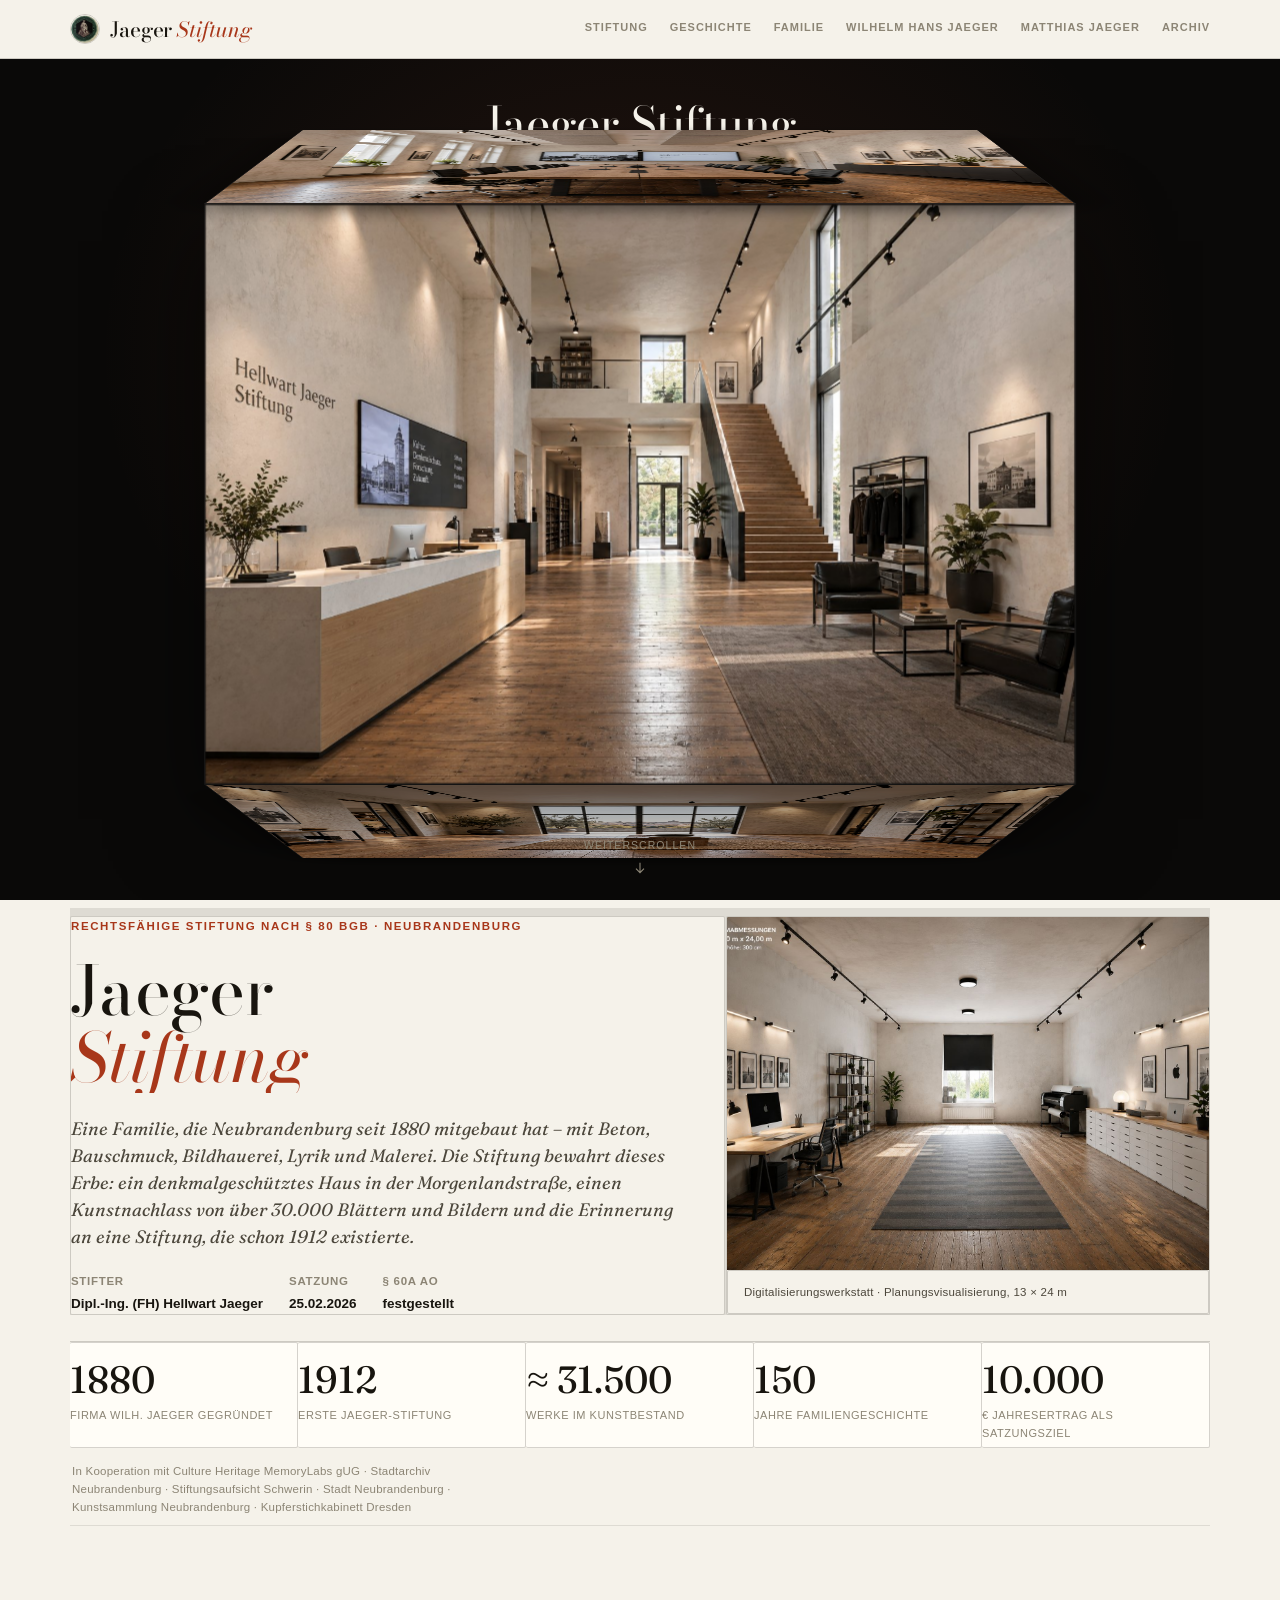
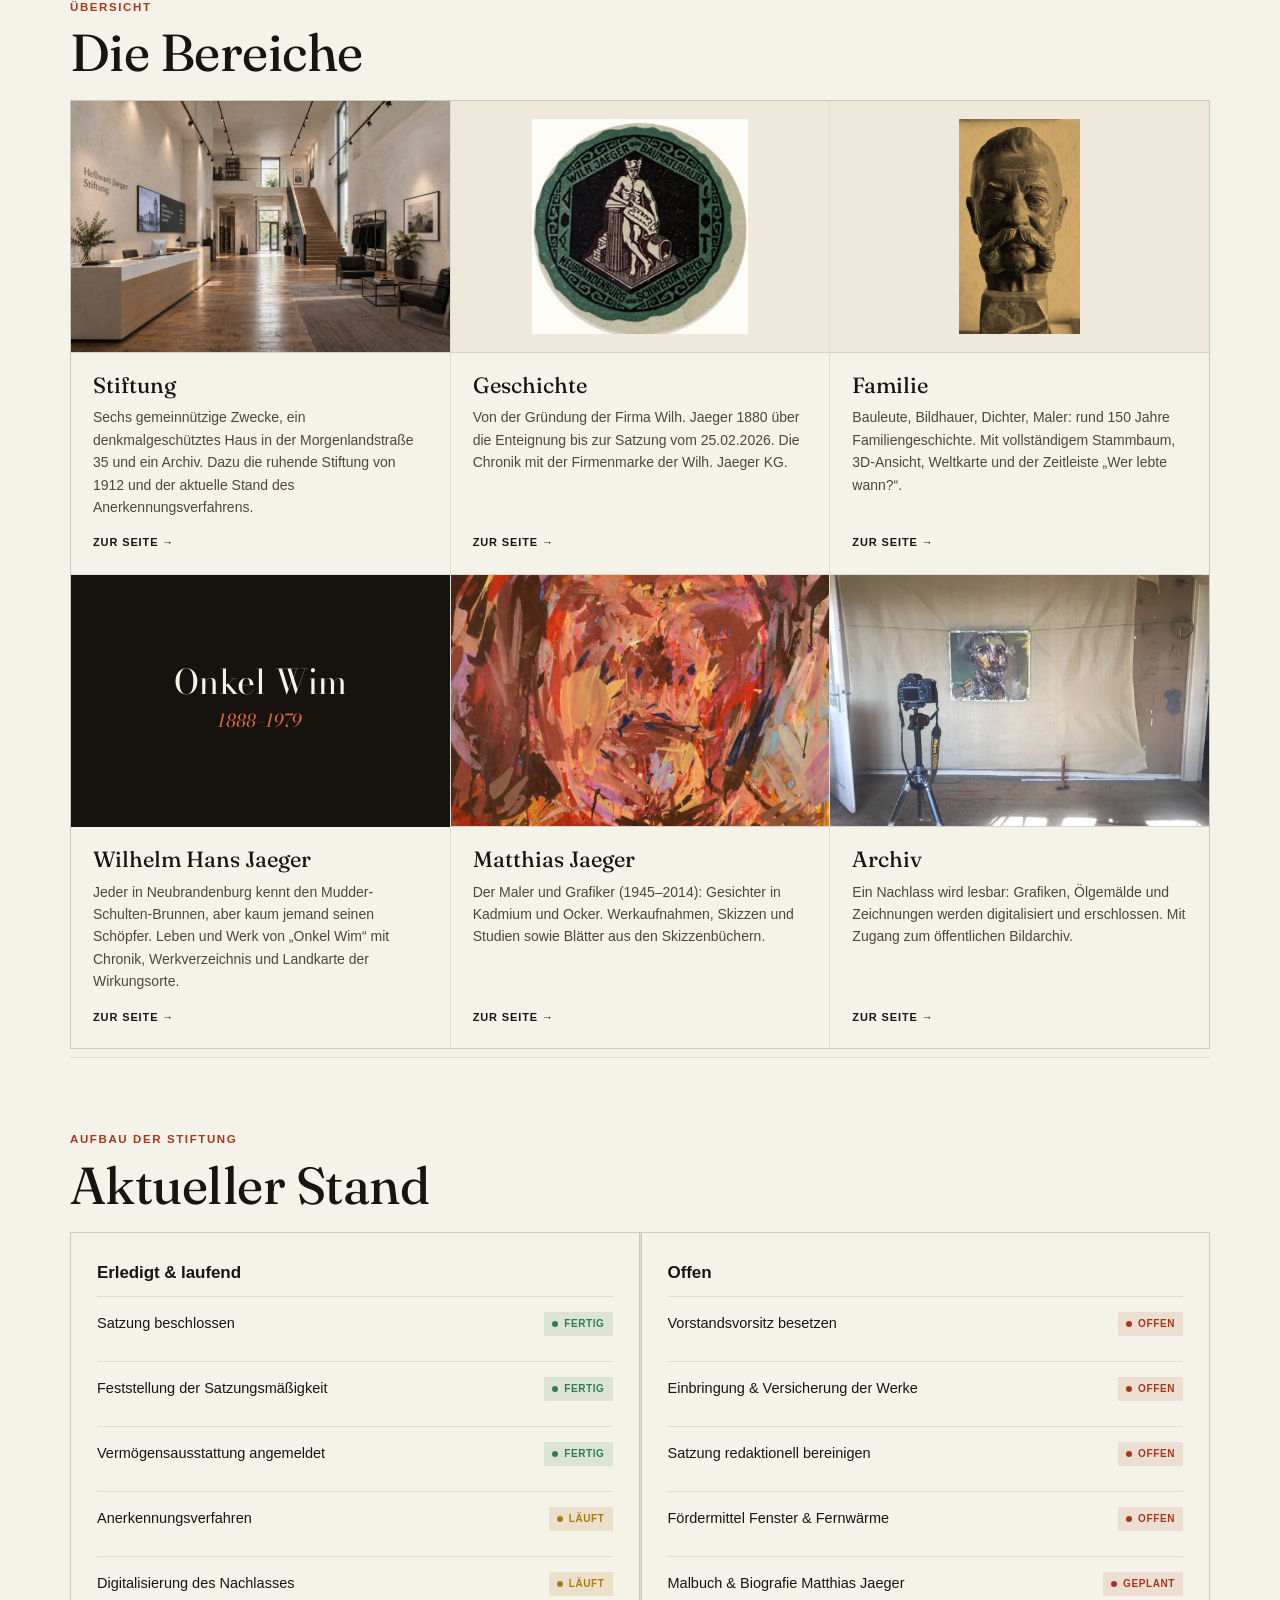
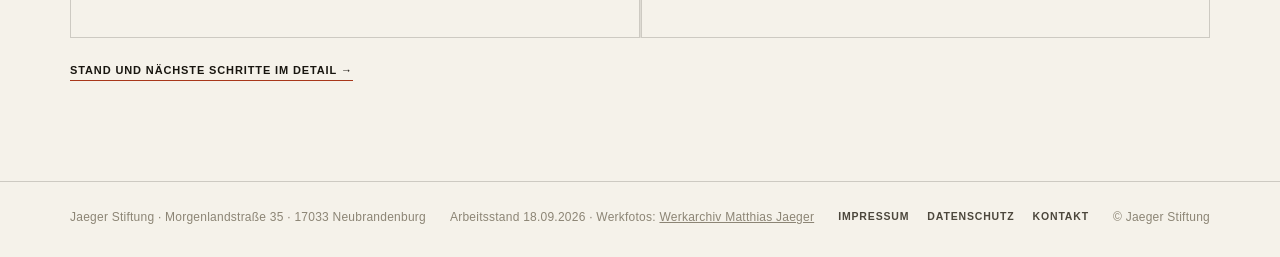
==== commit 2e9268b4: "Website in Unterseiten aufteilen und Bilder aufräumen - index.html in Startseite + Unterseiten zerle" ====
--- a/index.html
+++ b/index.html
@@ -1,521 +1,66 @@
-<!doctype html><html><head><meta charset=utf8><meta name=viewport content="width=device-width,initial-scale=1,viewport-fit=cover"><style>:root{color-scheme:light;box-sizing:border-box;padding-top:env(safe-area-inset-top,0px);padding-bottom:env(safe-area-inset-bottom,0px)}html{scroll-padding-top:env(safe-area-inset-top,0px)}body{margin:0;padding:0;font:14px -apple-system,BlinkMacSystemFont,sans-serif;background:#faf9f5;color:#141413}img{max-width:100%}[hidden]:not([hidden=until-found i]){display:none!important}</style></head><body>
-
-<title>Jaeger Stiftung</title>
+<!doctype html>
+<html lang="de">
+<head>
+<meta charset="utf-8">
+<meta name="viewport" content="width=device-width,initial-scale=1,viewport-fit=cover">
+<script>
+/* Alte Sprungmarken (index.html#familie, #bildhauer, #wim-karte, #impressum …) auf die neuen Unterseiten weiterleiten */
+(function(){var m={"1912":"stiftung.html","archiv":"archiv.html","bildhauer":"wilhelm-hans-jaeger.html","bildrechte":"impressum.html","buecher":"matthias-jaeger.html","cookies":"datenschutz.html","datenschutz":"datenschutz.html","datenschutz-seite":"datenschutz.html","familie":"familie.html","filme":"archiv.html","gallery":"matthias-jaeger.html","geschichte":"geschichte.html","haus":"stiftung.html","impressum":"impressum.html","lesesaal":"archiv.html","recht":"impressum.html","satzung":"stiftung.html","sbCap":"matthias-jaeger.html","sbDesc":"matthias-jaeger.html","sbFs":"matthias-jaeger.html","sbKap":"matthias-jaeger.html","sbNext":"matthias-jaeger.html","sbNum":"matthias-jaeger.html","sbPlay":"matthias-jaeger.html","sbPrev":"matthias-jaeger.html","sbProg":"matthias-jaeger.html","sbShow":"matthias-jaeger.html","sbStage":"matthias-jaeger.html","sbThumbs":"matthias-jaeger.html","show":"matthias-jaeger.html","showCap":"matthias-jaeger.html","showFs":"matthias-jaeger.html","showNext":"matthias-jaeger.html","showNum":"matthias-jaeger.html","showPlay":"matthias-jaeger.html","showPrev":"matthias-jaeger.html","showProg":"matthias-jaeger.html","showStage":"matthias-jaeger.html","showThumbs":"matthias-jaeger.html","skizzen":"matthias-jaeger.html","stand":"stiftung.html","stb3d-btn-exit":"familie.html","stb3d-btn-fullscreen":"familie.html","stb3d-btn-labels":"familie.html","stb3d-btn-reset":"familie.html","stb3d-btn-rotate":"familie.html","stb3d-btn-sound":"familie.html","stb3d-btn-zoom-in":"familie.html","stb3d-btn-zoom-out":"familie.html","stb3d-controls-bar":"familie.html","stb3d-details":"familie.html","stb3d-frame":"familie.html","stb3d-hint":"familie.html","stb3d-info-card":"familie.html","stb3d-info-close":"familie.html","stb3d-info-dates":"familie.html","stb3d-info-name":"familie.html","stb3d-info-role":"familie.html","stb3d-label-layer":"familie.html","stb3d-loading":"familie.html","stb3d-scene-wrap":"familie.html","stb3d-search-count":"familie.html","stb3d-search-input":"familie.html","stb3d-search-next":"familie.html","stb3d-search-panel":"familie.html","stb3d-search-prev":"familie.html","stb3d-title-panel":"familie.html","stbTocBtn":"familie.html","stbTocBtnLabel":"familie.html","stbTocCollapse":"familie.html","timeline":"geschichte.html","werk":"matthias-jaeger.html","wim-abb":"wilhelm-hans-jaeger.html","wim-brunnen":"wilhelm-hans-jaeger.html","wim-chronik":"wilhelm-hans-jaeger.html","wim-inhalt":"wilhelm-hans-jaeger.html","wim-kapitel":"wilhelm-hans-jaeger.html","wim-karte":"wilhelm-hans-jaeger.html","wim-offen":"wilhelm-hans-jaeger.html","wim-personen":"wilhelm-hans-jaeger.html","wim-werke":"wilhelm-hans-jaeger.html","wim-works":"wilhelm-hans-jaeger.html","wim2-controls":"wilhelm-hans-jaeger.html","wim2-hint":"wilhelm-hans-jaeger.html","wim2-info":"wilhelm-hans-jaeger.html","wim2-info-close":"wilhelm-hans-jaeger.html","wim2-info-gmaps":"wilhelm-hans-jaeger.html","wim2-info-name":"wilhelm-hans-jaeger.html","wim2-info-osm":"wilhelm-hans-jaeger.html","wim2-info-wiki":"wilhelm-hans-jaeger.html","wim2-info-works":"wilhelm-hans-jaeger.html","wim2-reset":"wilhelm-hans-jaeger.html","wim2-search":"wilhelm-hans-jaeger.html","wim2-zin":"wilhelm-hans-jaeger.html","wim2-zout":"wilhelm-hans-jaeger.html","wim2Markers":"wilhelm-hans-jaeger.html","wim2Svg":"wilhelm-hans-jaeger.html","wim2Viewport":"wilhelm-hans-jaeger.html","wim2Wrap":"wilhelm-hans-jaeger.html","wlw-box":"familie.html","wlw-details":"familie.html","wm-btn-fullscreen":"familie.html","wm-btn-reset":"familie.html","wm-btn-zoom-in":"familie.html","wm-btn-zoom-out":"familie.html","wm-controls-bar":"familie.html","wm-hint":"familie.html","wm-info-card":"familie.html","wm-info-close":"familie.html","wm-info-count":"familie.html","wm-info-country":"familie.html","wm-info-name":"familie.html","wm-info-people":"familie.html","wm-info-wiki":"familie.html","wm-search-count":"familie.html","wm-search-input":"familie.html","wm-search-next":"familie.html","wm-search-panel":"familie.html","wm-search-prev":"familie.html","wm-title-panel":"familie.html","wmMarkers":"familie.html","wmSvg":"familie.html","wmViewport":"familie.html","wmWrap":"familie.html","z1":"familie.html","z2":"familie.html","z3":"familie.html","z4":"familie.html","z5":"familie.html","zwecke":"stiftung.html"};var h=decodeURIComponent(location.hash.slice(1));var f=m[h];if(f)location.replace(f+'#'+encodeURIComponent(h));})();
+</script>
+<title>Jaeger Stiftung – Kunst · Denkmalschutz · Heimat</title>
+<meta name="description" content="Die Jaeger Stiftung in Neubrandenburg bewahrt das Erbe einer Familie, die die Stadt seit 1880 mitgebaut hat: ein denkmalgeschütztes Haus, einen Kunstnachlass von über 30.000 Werken und die Stiftung von 1912.">
+<meta property="og:type" content="website">
+<meta property="og:site_name" content="Jaeger Stiftung">
+<meta property="og:locale" content="de_DE">
+<meta property="og:title" content="Jaeger Stiftung">
+<meta property="og:description" content="Die Jaeger Stiftung in Neubrandenburg bewahrt das Erbe einer Familie, die die Stadt seit 1880 mitgebaut hat: ein denkmalgeschütztes Haus, einen Kunstnachlass von über 30.000 Werken und die Stiftung von 1912.">
+<meta property="og:image" content="https://aramradomski.github.io/J-gerstiftung/img/allgemein/blob-920e652a9064913d3694692c8f5f45c3.jpg">
+<meta name="twitter:card" content="summary_large_image">
+<link rel="icon" type="image/png" href="img/allgemein/blob-92d0ca021faac3b33932c7e9d1f00b83.png">
 <link rel="preconnect" href="https://fonts.googleapis.com">
 <link rel="stylesheet" href="https://fonts.googleapis.com/css2?family=Fraunces:ital,opsz,wght@0,9..144,300..700;1,9..144,300..600&family=Bodoni+Moda:ital,opsz,wght@0,6..96,400..600;1,6..96,400..600&display=swap">
-<style>
-:root{
-  --ground:#f5f2ea;
-  --paper:#fffdf7;
-  --ink:#18150f;
-  --ink-2:#4c473c;
-  --ink-3:#8c8575;
-  --glass:var(--paper);
-  --glass-strong:#efe9db;
-  --glass-edge:transparent;
-  --glass-shade:transparent;
-  --hair:rgba(24,21,15,.18);
-  --hair-soft:rgba(24,21,15,.10);
-  --accent:#a8371a;       /* Verlagsrot */
-  --accent-soft:rgba(168,55,26,.10);
-  --ochre:#a97a14;
-  --ok:#2f7d4f; --warn:#a97a14;
-  --shadow:0 1px 0 var(--hair);
-  --sys:-apple-system,BlinkMacSystemFont,"SF Pro Text","SF Pro Display","Helvetica Neue",Helvetica,Arial,sans-serif;
-  --serif:"Fraunces","Iowan Old Style","Palatino Linotype",Georgia,serif;
-  --r-xl:3px; --r-l:2px; --r-m:2px;
-}
-@media (prefers-color-scheme: dark){
-  :root:not([data-theme="light"]){
-    --ground:#141210; --paper:#1b1815;
-    --ink:#f2ede2; --ink-2:#c8c0ae; --ink-3:#918a78;
-    --glass:var(--paper); --glass-strong:#241f19;
-    --hair:rgba(242,237,226,.18); --hair-soft:rgba(242,237,226,.10);
-    --accent:#e2673f; --accent-soft:rgba(226,103,63,.14); --ochre:#d1a23f;
-    --ok:#7fd9a4; --warn:#d1a23f;
-  }
-}
-:root[data-theme="dark"]{
-  --ground:#141210; --paper:#1b1815;
-  --ink:#f2ede2; --ink-2:#c8c0ae; --ink-3:#918a78;
-  --glass:var(--paper); --glass-strong:#241f19;
-  --hair:rgba(242,237,226,.18); --hair-soft:rgba(242,237,226,.10);
-  --accent:#e2673f; --accent-soft:rgba(226,103,63,.14); --ochre:#d1a23f;
-  --ok:#7fd9a4; --warn:#d1a23f;
-}
+<link rel="stylesheet" href="assets/site.css">
+<link rel="stylesheet" href="assets/chrome.css">
+<link rel="stylesheet" href="assets/start.css">
+</head>
+<body>
+<a class="skip-link" href="#inhalt">Zum Inhalt springen</a>
+<header class="site-head">
+  <div class="site-head-in">
+    <a class="site-brand" href="index.html" aria-current="page"><img src="img/allgemein/blob-92d0ca021faac3b33932c7e9d1f00b83.png" alt="" width="30" height="30"><span>Jaeger <em>Stiftung</em></span></a>
+    <button class="site-toggle" type="button" aria-expanded="false" aria-controls="site-nav"><i aria-hidden="true"></i>Menü</button>
+    <nav class="site-nav" id="site-nav" aria-label="Hauptmenü">
+      <ul class="site-menu">
+        <li><a href="stiftung.html">Stiftung</a></li>
+        <li><a href="geschichte.html">Geschichte</a></li>
+        <li><a href="familie.html">Familie</a></li>
+        <li><a href="wilhelm-hans-jaeger.html">Wilhelm Hans Jaeger</a></li>
+        <li><a href="matthias-jaeger.html">Matthias Jaeger</a></li>
+        <li><a href="archiv.html">Archiv</a></li>
+      </ul>
+    </nav>
+  </div>
+</header>
 
-[hidden]{display:none!important}
-*{box-sizing:border-box}
-html{scroll-behavior:smooth;scroll-padding-top:64px}
-body{background:var(--ground);color:var(--ink);font:16px/1.6 var(--sys);-webkit-font-smoothing:antialiased;letter-spacing:0}body{hyphens:auto;-webkit-hyphens:auto;-moz-hyphens:auto;overflow-wrap:break-word}
-
-/* Hintergrundbild wird im Buchlayout nicht mehr gebraucht */
-.backdrop{display:none}
-
-/* ---------- Fläche: Papier statt Glas ---------- */
-.glass{
-  position:relative;background:var(--glass);
-  border:1px solid var(--hair);border-radius:var(--r-m);
-}
-
-/* ---------- Layout ---------- */
-.wrap{position:relative;z-index:1;max-width:1180px;margin:0 auto;padding-inline:clamp(16px,4vw,20px);padding-block:0 120px}
-section{padding-block:72px 8px;border-top:1px solid var(--hair-soft)}
-#start{border-top:0}
-.eyebrow{font-size:11.5px;font-weight:600;letter-spacing:.14em;text-transform:uppercase;color:var(--accent)}
-h1,h2,h3{text-wrap:balance;margin:0}
-h2{font-family:var(--serif);font-weight:440;font-size:clamp(32px,5vw,52px);line-height:1.03;letter-spacing:-.01em;margin-block:10px 20px}
-h3{font-size:17px;font-weight:650;letter-spacing:-.005em}
-p{margin:0;max-width:66ch}
-.lead{font-size:clamp(16px,1.8vw,18px);color:var(--ink-2);max-width:62ch;font-family:var(--serif);font-style:italic;line-height:1.5}
-.muted{color:var(--ink-3)}
-.grid{display:grid;gap:1px;background:var(--hair-soft)}
-.g2{grid-template-columns:repeat(auto-fit,minmax(min(100%,340px),1fr))}
-.g3{grid-template-columns:repeat(auto-fit,minmax(min(100%,260px),1fr))}
-.grid > .card,.grid > .stack,.grid > .purpose,.grid > .person{background:var(--ground)}
-.card{padding:26px;display:flex;flex-direction:column;gap:10px;border-radius:0!important}
-.card p{color:var(--ink-2);font-size:14.5px}
-.stack{display:flex;flex-direction:column;gap:1px;background:var(--hair-soft)}
-.stack > .card{border:0}
-
-/* ---------- Masthead ---------- */
-.topbar{position:sticky;top:env(safe-area-inset-top,0px);z-index:20;background:var(--ground);border-bottom:1px solid var(--hair)}
-.pillbar{display:flex;gap:18px;padding:16px 4px;overflow-x:auto;max-width:1180px;margin:0 auto;scrollbar-width:none;border:0;background:none;border-radius:0}
-.pillbar::-webkit-scrollbar{display:none}
-.pillbar a{flex:none;padding:4px 0;color:var(--ink-3);text-decoration:none;font-size:11px;font-weight:650;letter-spacing:.09em;text-transform:uppercase;border-bottom:2px solid transparent;transition:color .2s,border-color .2s}
-.pillbar a:hover{color:var(--ink)}
-.pillbar a.on{color:var(--ink);border-color:var(--accent)}
-.pillbar a:focus-visible,.chip:focus-visible,button:focus-visible,.tile:focus-visible{outline:2px solid var(--accent);outline-offset:2px}
-
-/* ---------- Titelseite ---------- */
-.hero{display:grid;grid-template-columns:1.15fr .85fr;gap:1px;align-items:stretch;padding-top:8px;background:var(--hair-soft)}
-.hero-text{padding:0 clamp(0px,3vw,32px) 0 0;display:flex;flex-direction:column;gap:22px;background:var(--ground)}
-.hero h1{font-family:"Bodoni Moda","Didot","Bodoni 72",Georgia,serif;font-optical-sizing:auto;font-weight:420;font-size:clamp(38px,5.4vw,68px);line-height:.98;letter-spacing:-.01em;width:100%;min-width:0;overflow:hidden;padding-bottom:.04em}
-.hero-text{min-width:0}
-.hero h1 .ln{display:block;white-space:nowrap;width:max-content}
-.hero h1 em{font-style:italic;font-weight:440;color:var(--accent)}
-.hero-art{overflow:hidden;min-height:360px;position:relative;background:var(--ground);display:flex;flex-direction:column}
-.hero-art img{width:100%;flex:1;min-height:0;object-fit:cover;display:block}
-.hero-art .cap{flex:none;padding:12px 16px;font-size:11.5px;letter-spacing:.02em;color:var(--ink-2);background:var(--ground);border-top:1px solid var(--hair)}
-.facts{display:flex;flex-wrap:wrap;gap:8px 26px}
-.fact{font-size:11.5px;font-weight:650;letter-spacing:.06em;text-transform:uppercase;color:var(--ink-3)}
-.fact b{color:var(--ink);font-weight:600;letter-spacing:0;text-transform:none;font-size:13.5px;display:block;margin-top:2px}
-
-/* ---------- Kennzahlen ---------- */
-.kpis{display:grid;grid-template-columns:repeat(auto-fit,minmax(min(100%,170px),1fr));gap:0;margin-top:26px;border-top:1px solid var(--hair)}
-.kpi{padding:18px 22px 4px 0;border-left:0}
-.kpi .n{font-family:var(--serif);font-size:38px;line-height:1;font-weight:420}
-.kpi .l{font-size:11px;letter-spacing:.05em;text-transform:uppercase;color:var(--ink-3);margin-top:8px}
-
-/* ---------- Zwecke ---------- */
-.purpose{display:flex;gap:16px;align-items:flex-start;padding:22px}
-.purpose .ic{flex:none;width:34px;height:34px;border:1px solid var(--hair);display:grid;place-items:center;color:var(--accent)}
-.purpose .ic svg{width:18px;height:18px}
-.purpose h3{font-size:15px}
-.purpose p{font-size:13.5px;color:var(--ink-2)}
-
-/* ---------- Zeitleiste ---------- */
-.timeline{position:relative;padding:8px 0 0}
-.tl-item{display:grid;grid-template-columns:96px minmax(0,1fr);gap:16px;align-items:start;border-top:1px solid var(--hair-soft)}
-.tl-item:first-child{border-top:0}
-.tl-year{font-family:var(--serif);font-size:27px;line-height:1.3;padding-top:14px;text-align:right;font-variant-numeric:tabular-nums;color:var(--ink)}
-.tl-body{padding:14px 0;cursor:pointer;text-align:left;font:inherit;color:inherit;border:0;background:none;width:100%}
-.tl-body .t{font-weight:600;display:flex;flex-wrap:wrap;justify-content:space-between;gap:4px 12px}
-.tl-body .t span.tag{font-size:10.5px;font-weight:650;letter-spacing:.08em;text-transform:uppercase;color:var(--ink-3);white-space:nowrap}
-.tl-body .d{color:var(--ink-2);font-size:14px;margin-top:8px;display:none;max-width:58ch}
-.tl-body[aria-expanded="true"] .d{display:block}
-.tl-item.loss .tl-year{color:var(--accent)}
-/* Firmenmarke in der Chronik */
-.tl-main{min-width:0}
-.tl-mk{flex:none;width:22px;height:22px;border-radius:50%;object-fit:cover;vertical-align:-5px;margin-right:9px;border:1px solid var(--hair);filter:saturate(.85)}
-.tl-logo{display:grid;grid-template-columns:132px minmax(0,1fr);gap:18px;align-items:center;margin:0 0 16px;padding:14px;border:1px solid var(--hair);background:var(--paper);color:inherit;text-decoration:none;transition:border-color .2s,background .2s}
-.tl-logo:hover{border-color:var(--accent);background:var(--glass-strong)}
-.tl-logo:focus-visible{outline:2px solid var(--accent);outline-offset:2px}
-.tl-logo img{width:132px;height:132px;border-radius:50%;object-fit:cover;display:block;box-shadow:0 1px 0 var(--hair)}
-.tl-logo .k{font-size:10.5px;font-weight:650;letter-spacing:.1em;text-transform:uppercase;color:var(--accent)}
-.tl-logo .h{display:block;font-family:var(--serif);font-size:19px;line-height:1.25;margin:4px 0 6px}
-.tl-logo .x{display:block;font-size:13.5px;color:var(--ink-2);max-width:56ch}
-.tl-logo .go{display:inline-block;margin-top:10px;font-size:11px;font-weight:650;letter-spacing:.08em;text-transform:uppercase;border-bottom:1px solid currentColor;color:var(--ink)}
-.tl-logo:hover .go{color:var(--accent)}
-.tl-link{display:inline-block;margin:-6px 0 14px;font-size:11px;font-weight:650;letter-spacing:.08em;text-transform:uppercase;color:var(--ink-2);text-decoration:none;border-bottom:1px solid var(--hair)}
-.tl-link:hover{color:var(--accent);border-color:var(--accent)}
-.mj-link{display:inline-block;margin:0 0 20px;font-size:11px;font-weight:650;letter-spacing:.08em;text-transform:uppercase;color:var(--ink);text-decoration:none;border-bottom:1px solid var(--accent)}
-.mj-link:hover{color:var(--accent)}
-.person .mj-link{margin:10px 0 0;align-self:flex-start}
-@media (max-width:600px){
-  .tl-logo{grid-template-columns:84px minmax(0,1fr);gap:12px;padding:10px}
-  .tl-logo img{width:84px;height:84px}
-  .tl-logo .h{font-size:16.5px}
-  .tl-logo .x{font-size:12.5px}
-}
-.tl-filter{display:flex;gap:22px;flex-wrap:wrap;margin-bottom:18px}
-
-/* ---------- Filter-Tabs ---------- */
-.chip{appearance:none;border:0;border-bottom:2px solid transparent;font:inherit;font-size:11px;font-weight:650;letter-spacing:.08em;text-transform:uppercase;padding:2px 0;color:var(--ink-3);background:none;cursor:pointer;transition:color .2s,border-color .2s}
-.chip:hover{color:var(--ink)}
-.chip[aria-pressed="true"]{color:var(--ink);border-color:var(--accent)}
-
-/* ---------- Familie ---------- */
-.person{padding:22px;display:flex;flex-direction:column;gap:4px}
-.person .name{font-family:var(--serif);font-size:23px;line-height:1.15;font-weight:440}
-.person .life{font-size:12.5px;color:var(--ink-3);font-variant-numeric:tabular-nums;letter-spacing:.02em}
-.person .role{font-size:13.5px;color:var(--ink-2);margin-top:8px}
-.gen{font-size:11px;font-weight:650;letter-spacing:.12em;text-transform:uppercase;color:var(--accent);margin:26px 0 0;padding-bottom:10px;border-bottom:1px solid var(--hair)}
-
-/* ---------- Immobilie ---------- */
-.spec{display:grid;grid-template-columns:auto 1fr;gap:10px 18px;font-size:14.5px}
-.spec dt{font-size:11px;letter-spacing:.05em;text-transform:uppercase;color:var(--ink-3);padding-top:2px}
-.spec dd{margin:0;font-variant-numeric:tabular-nums}
-.bar{height:3px;overflow:hidden;display:flex;background:var(--hair)}
-.bar i{display:block;height:100%}
-.legend{display:flex;flex-wrap:wrap;gap:18px;font-size:12px;color:var(--ink-2);margin-top:10px;letter-spacing:.02em}
-.legend span::before{content:"";display:inline-block;width:8px;height:8px;margin-right:6px;vertical-align:-1px;background:var(--c)}
-
-/* ---------- Werkverzeichnis ---------- */
-.gallery{display:grid;grid-template-columns:repeat(auto-fill,minmax(200px,1fr));gap:1px;background:var(--hair-soft)}
-.tile{margin:0;overflow:hidden;cursor:zoom-in;display:flex;flex-direction:column;padding:0;border:0;width:100%;background:var(--ground);border-radius:0}
-.tile img{display:block;width:100%;aspect-ratio:1/1;object-fit:contain;background:var(--glass-strong);padding:6px}
-.tile:hover img{opacity:.88}
-.tile figcaption{flex:1;padding:10px 12px 12px;font-size:11.5px;color:var(--ink-2);text-align:left;line-height:1.4;border-top:1px solid var(--hair-soft)}
-.tile figcaption .pl{display:block;font-size:10px;font-weight:650;letter-spacing:.08em;color:var(--accent);margin-bottom:2px}
-
-.lightbox{position:fixed;inset:0;z-index:50;display:grid;place-items:center;padding:16px;background:rgba(12,10,8,.92)}
-.lightbox img{max-width:min(92vw,1100px);max-height:78vh;box-shadow:0 20px 60px rgba(0,0,0,.5)}
-.lb-ui{position:absolute;left:50%;bottom:calc(20px + env(safe-area-inset-bottom,0px));transform:translateX(-50%);display:flex;align-items:center;gap:2px;padding:4px;background:var(--ground);border:1px solid var(--hair);max-width:calc(100% - 32px)}
-.lb-ui button{appearance:none;border:0;background:transparent;color:var(--ink);font:inherit;font-size:11px;font-weight:650;letter-spacing:.06em;text-transform:uppercase;padding:9px 14px;cursor:pointer}
-.lb-ui button:hover{background:var(--glass-strong)}
-.lb-ui .lb-cap{font-size:12.5px;color:var(--ink-2);padding:0 8px;white-space:nowrap;overflow:hidden;text-overflow:ellipsis;font-family:var(--serif);font-style:italic}
-
-/* ---------- Leistungsliste / Kolophon ---------- */
-.list{list-style:none;margin:0;padding:0;display:flex;flex-direction:column}
-.list li{padding:12px 0;border-top:1px solid var(--hair-soft);display:flex;justify-content:space-between;gap:16px;font-size:14.5px}
-.list li:first-child{border-top:0}
-.list li span:first-child{letter-spacing:.01em}
-.list li span:last-child{color:var(--ink-3);text-align:right;font-size:12.5px;letter-spacing:.03em;text-transform:uppercase}
-.photo-card{overflow:hidden;border-radius:0!important}
-.photo-card img{display:block;width:100%;height:100%;object-fit:cover;min-height:260px;filter:saturate(.94)}
-.memento{overflow:hidden;display:flex;flex-direction:column;margin:0}
-.memento img{display:block;width:100%;height:230px;object-fit:cover;filter:saturate(.92) sepia(.06)}
-.busts{margin:0;display:flex;flex-direction:column;background:var(--ground)}
-.busts-row{display:grid;grid-template-columns:repeat(2,minmax(0,1fr));gap:10px;width:100%;max-width:min(100%,86vh);margin:0 auto;padding:14px}
-.bust{margin:0;display:flex;flex-direction:column;gap:8px;min-width:0}
-.bust img{display:block;width:100%;height:auto;aspect-ratio:874/1552;object-fit:contain;background:var(--glass-strong)}
-.bust span{font-family:var(--serif);font-size:14px;text-align:center;color:var(--ink)}
-.busts figcaption{padding:12px 14px;font-size:11.5px;line-height:1.4;color:var(--ink-2);border-top:1px solid var(--hair)}
-@media (max-width:600px){.busts-row{gap:6px;padding:8px}.bust span{font-size:12.5px}}
-.memento figcaption{padding:12px 14px;font-size:11.5px;line-height:1.4;color:var(--ink-2);border-top:1px solid var(--hair)}
-
-/* ---------- Status ---------- */
-.status{display:inline-flex;align-items:center;gap:6px;font-size:10px;font-weight:650;letter-spacing:.06em;text-transform:uppercase;padding:4px 8px;border-radius:1px}
-.status::before{content:"";width:6px;height:6px;border-radius:50%;background:currentColor}
-.s-ok{color:var(--ok);background:color-mix(in srgb,var(--ok) 12%,transparent)}
-.s-run{color:var(--warn);background:color-mix(in srgb,var(--warn) 14%,transparent)}
-.s-open{color:var(--accent);background:var(--accent-soft)}
-.todo{display:flex;justify-content:space-between;align-items:flex-start;gap:14px;padding:15px 0;border-top:1px solid var(--hair-soft)}
-.todo:first-child{border-top:0}
-.todo p{font-size:14.5px;color:var(--ink)}
-.todo small{display:block;color:var(--ink-3);font-size:12.5px;margin-top:2px}
-
-blockquote{margin:0;font-family:var(--serif);font-size:clamp(22px,3vw,32px);line-height:1.28;font-style:italic;max-width:30ch;border-left:3px solid var(--accent);padding-left:22px}
-footer{margin-top:64px;padding:22px 0;border-top:1px solid var(--hair);border-radius:0!important;font-size:12px;letter-spacing:.02em;color:var(--ink-3);display:flex;flex-wrap:wrap;justify-content:space-between;gap:12px}
-footer a{color:inherit}
-
-.dl-btn{display:inline-flex;align-items:center;gap:8px;margin:2px 0 24px;padding:11px 20px;border:1px solid var(--ink);color:var(--ink);text-decoration:none;font-size:11px;font-weight:650;letter-spacing:.08em;text-transform:uppercase;transition:background .2s,color .2s}
-.dl-btn:hover{background:var(--ink);color:var(--ground)}
-.dl-btn::after{content:"↓";font-size:13px}
-.dl-note{display:block;margin-top:-16px;margin-bottom:22px;font-size:11.5px;color:var(--ink-3)}
-
-/* ---------- Stammbaum (Vollbaum, einklappbar, volle Breite) ---------- */
-.stb-wrap{margin:22px 0 0;border:1px solid var(--hair);width:100%}
-.stb-toggle{display:flex;align-items:center;justify-content:space-between;gap:12px;padding:16px 20px;cursor:pointer;list-style:none;font-size:11px;font-weight:650;letter-spacing:.08em;text-transform:uppercase;color:var(--ink);transition:background .2s}
-.stb-toggle::-webkit-details-marker{display:none}
-.stb-toggle::marker{content:""}
-.stb-toggle .stb-arrow{font-size:15px;color:var(--ink-3);transition:transform .2s;flex:none}
-.stb-wrap[open] .stb-arrow{transform:rotate(90deg)}
-.stb-toggle:hover{background:var(--glass-strong)}
-.stb-body{padding:4px 22px 30px;border-top:1px solid var(--hair-soft)}
-.stb-legend{display:flex;flex-wrap:wrap;gap:8px 20px;padding:18px 0 22px;font-size:12px;color:var(--ink-2)}
-.stb-legend span{display:inline-flex;align-items:center;gap:7px}
-.stb-legend i{width:9px;height:9px;flex:none;display:inline-block;border-radius:50%}
-.stb-legend i.lm{background:var(--accent)}
-.stb-legend i.lt{background:var(--ochre)}
-.stb-legend i.lf{background:var(--ink-3);opacity:.45}
-.stb-gen{font-size:10.5px;font-weight:650;letter-spacing:.1em;text-transform:uppercase;color:var(--ink-3);margin:24px 0 8px}
-.stb-gen:first-child{margin-top:0}
-@keyframes stbReveal{from{opacity:0;transform:translateY(-10px)}to{opacity:1;transform:translateY(0)}}
-.stb-reveal{animation:stbReveal .42s cubic-bezier(.2,.7,.3,1)}
-@media (prefers-reduced-motion:reduce){ .stb-reveal{animation:none} }
-
-/* --- Weltkarte --- */
-.wm-shell{border:1px solid var(--hair);border-radius:6px;overflow:hidden}
-.wm-toolbar{display:flex;align-items:center;justify-content:space-between;gap:8px 16px;flex-wrap:wrap;padding:10px 14px;background:var(--glass-strong);border-bottom:1px solid var(--hair)}
-.wm-wrap{position:relative;width:100%;aspect-ratio:1000/480;background:var(--paper);touch-action:none}
-.wm-wrap:fullscreen,.wm-wrap:-webkit-full-screen{aspect-ratio:auto;width:100vw;height:100vh;border-radius:0;border:0}
-.wm-svg{position:absolute;inset:0;display:block;width:100%;height:100%;cursor:grab}
-.wm-svg:active{cursor:grabbing}
-#wmViewport{transition:transform .15s ease-out}
-.wm-sea{fill:var(--ground)}
-.wm-land path{fill:var(--glass-strong);stroke:var(--hair);stroke-width:.6;vector-effect:non-scaling-stroke}
-.wm-pt circle{fill:var(--accent);fill-opacity:.82;stroke:var(--paper);stroke-width:1;cursor:pointer;transition:fill-opacity .15s;vector-effect:non-scaling-stroke}
-.wm-pt:hover circle,.wm-pt:focus circle{fill-opacity:1;stroke:var(--ink)}
-.wm-pt.sel circle{fill:var(--ochre);fill-opacity:1;stroke:var(--ink);stroke-width:1.6}
-.wm-pt{outline:none}
-
-#wm-title-panel{display:flex;align-items:baseline;gap:8px}
-#wm-title-panel b{font-family:var(--serif);font-size:14px;font-weight:500;color:var(--ink)}
-#wm-title-panel span{font-size:11px;color:var(--ink-3);letter-spacing:.02em}
-#wm-search-panel{display:flex;align-items:center;gap:6px;flex:1;min-width:200px;max-width:360px;margin-left:auto}
-#wm-search-input{flex:1;min-width:0;background:var(--paper);border:1px solid var(--hair);border-radius:5px;color:var(--ink);font:inherit;font-size:12.5px;padding:7px 10px;outline:none}
-#wm-search-input::placeholder{color:var(--ink-3)}
-#wm-search-input:focus{border-color:var(--accent)}
-#wm-search-count{font-size:10.5px;color:var(--ink-3);min-width:30px;text-align:center;font-variant-numeric:tabular-nums}
-.wm-toolbar .stb3d-icon-btn{width:26px;height:26px;border-radius:5px;border:1px solid var(--hair);background:var(--paper);color:var(--ink)}
-.wm-toolbar .stb3d-icon-btn:hover{background:var(--ground)}
-#wm-controls-bar{position:absolute;right:12px;bottom:12px;display:flex;gap:6px;z-index:6}
-#wm-hint{position:absolute;left:50%;bottom:12px;transform:translateX(-50%);font-size:11px;color:#cfc9ba;background:rgba(10,10,10,.45);padding:6px 13px;border-radius:999px;transition:opacity .6s;z-index:4;pointer-events:none;white-space:nowrap;max-width:88%;text-align:center}
-#wm-info-card{position:absolute;left:12px;bottom:52px;width:220px;max-width:calc(100% - 24px);padding:14px 16px;z-index:7;opacity:0;transform:translateY(6px);pointer-events:none;transition:opacity .25s,transform .25s}
-#wm-info-card.show{opacity:1;transform:none;pointer-events:auto}
-#wm-info-card .n{font-family:var(--serif);font-size:15px;margin-bottom:2px;padding-right:20px}
-#wm-info-card .d{font-size:11px;color:#b9b2a2;margin-bottom:6px}
-#wm-info-card .r{font-size:11.5px;color:#d8d2c4;line-height:1.4;margin-bottom:9px}
-#wm-info-card .r a.wm-person-wiki{color:var(--ochre);text-decoration:none;border-bottom:1px dotted currentColor}
-#wm-info-card .r a.wm-person-wiki:hover{color:#fff;border-bottom-style:solid}
-#wm-info-card a{display:inline-block;font-size:11px;font-weight:650;letter-spacing:.04em;text-transform:uppercase;color:var(--ochre);text-decoration:none;border-bottom:1px solid currentColor;padding-bottom:1px}
-#wm-info-card a:hover{color:#fff}
-@media (max-width:640px){
-  .wm-toolbar{flex-direction:column;align-items:stretch}
-  #wm-search-panel{max-width:none}
-  #wm-info-card{right:12px;left:12px;width:auto;bottom:52px}
-}
-
-/* --- Zweige-Liste: animierter Ausklapp-Button --- */
-.stb-toc-panel{margin:2px 0 20px}
-.stb-toc-btn{display:inline-flex;align-items:center;gap:9px;padding:10px 18px;border:1px solid var(--hair);border-radius:999px;background:linear-gradient(135deg,var(--glass-strong),var(--paper));color:var(--ink);font:inherit;font-size:11.5px;font-weight:650;letter-spacing:.06em;text-transform:uppercase;cursor:pointer;transition:box-shadow .25s,border-color .25s,transform .12s;box-shadow:0 1px 0 var(--hair)}
-.stb-toc-btn:hover{border-color:var(--accent);box-shadow:0 2px 14px var(--accent-soft)}
-.stb-toc-btn:active{transform:scale(.97)}
-.stb-toc-btn .stb-toc-chev{display:inline-block;width:9px;height:9px;border-right:1.6px solid var(--accent);border-bottom:1.6px solid var(--accent);transform:rotate(45deg);transition:transform .35s cubic-bezier(.34,1.56,.64,1)}
-.stb-toc-btn[aria-expanded="true"] .stb-toc-chev{transform:rotate(225deg)}
-.stb-toc-btn .stb-toc-dot{width:6px;height:6px;border-radius:50%;background:var(--accent);animation:stbPulse 2.2s ease-in-out infinite}
-.stb-toc-btn[aria-expanded="true"] .stb-toc-dot{animation:none;opacity:.5}
-@keyframes stbPulse{0%,100%{opacity:.35;transform:scale(.8)}50%{opacity:1;transform:scale(1.15)}}
-.stb-toc-collapse{max-height:0;overflow:hidden;transition:max-height .38s cubic-bezier(.4,0,.2,1)}
-.stb-toc-collapse .stb-toc{padding-top:12px}
-.stb-toc-collapse .stb-toc a{opacity:0;transform:translateY(-4px);transition:opacity .3s ease,transform .3s ease}
-.stb-toc-collapse.stb-open .stb-toc a{opacity:1;transform:none}
-.stb-toc-collapse.stb-open .stb-toc a:nth-child(1){transition-delay:.02s}
-.stb-toc-collapse.stb-open .stb-toc a:nth-child(2){transition-delay:.06s}
-.stb-toc-collapse.stb-open .stb-toc a:nth-child(3){transition-delay:.10s}
-.stb-toc-collapse.stb-open .stb-toc a:nth-child(4){transition-delay:.14s}
-.stb-toc-collapse.stb-open .stb-toc a:nth-child(5){transition-delay:.18s}
-
-ul.ftree{list-style:none;margin:0;padding:0}
-ul.ftree ul.ftree{padding-left:24px;margin-top:2px;border-left:1px solid var(--hair)}
-ul.ftree>li{position:relative;margin:0 0 2px}
-ul.ftree ul.ftree>li{padding-left:18px}
-ul.ftree ul.ftree>li::before{content:"";position:absolute;left:0;top:20px;width:18px;height:1px;background:var(--hair)}
-.stb-card{padding:9px 0;font-size:14px;line-height:1.4;border-left:2px solid transparent;padding-left:12px}
-.stb-card .stb-n{font-family:var(--serif);font-size:16px;font-weight:440;color:var(--ink)}
-.stb-card .stb-d{color:var(--ink-3);font-size:12px;font-variant-numeric:tabular-nums}
-.stb-card .stb-r{display:block;font-size:11.5px;color:var(--ink-2);margin-top:1px}
-.stb-card.m{border-left-color:var(--accent)}
-.stb-card.t{border-left-color:var(--ochre)}
-.stb-far{margin:12px 0 20px;padding:16px 18px;border:1px dashed var(--hair);font-size:12.5px;color:var(--ink-2)}
-.stb-far .stb-h{font-weight:650;margin-bottom:9px;color:var(--ink-3);text-transform:uppercase;letter-spacing:.06em;font-size:10.5px}
-.stb-far ul{margin:0;padding-left:17px}
-.stb-far li{margin:5px 0}
-.stb-tag{display:inline-block;margin-left:7px;font-size:9.5px;font-weight:650;letter-spacing:.05em;text-transform:uppercase;color:var(--accent);border:1px solid var(--accent);padding:1px 7px;vertical-align:middle}
-.stb-src{font-size:11.5px;color:var(--ink-3);margin-top:22px;padding-top:16px;border-top:1px solid var(--hair-soft)}
-.stb-card.main{border-left-color:var(--accent)}
-.stb-card.tante{border-left-color:var(--ochre)}
-.stb-card.fern{border-left-color:var(--ink-3)}
-.stb-toc{display:flex;flex-direction:column;gap:4px;margin:0 0 20px;padding:14px 16px;border:1px solid var(--hair);background:var(--glass-strong)}
-.stb-toc a{color:var(--ink);text-decoration:none;font-size:12.5px;display:flex;justify-content:space-between;gap:10px}
-.stb-toc a span{color:var(--ink-3);font-size:11px}
-.stb-branch{font-size:14px;font-weight:650;margin:34px 0 2px;padding-top:16px;border-top:1px solid var(--hair);scroll-margin-top:16px}
-@media (max-width:600px){
-  .stb-body{padding:4px 12px 24px}
-  ul.ftree ul.ftree{padding-left:15px}
-  ul.ftree ul.ftree>li{padding-left:13px}
-  .stb-card .stb-n{font-size:15px}
-  /* Lesbarkeit von Etikett/Wert-Listen auf iPhone-Breite */
-  .spec{grid-template-columns:1fr;gap:2px 0}
-  .spec dt{padding-top:12px}
-  .spec dt:first-child{padding-top:0}
-  .spec dd{padding-bottom:2px}
-  /* Touch-Ziele auf Apple-HIG-Mindestmaß bringen */
-  .stb3d-icon-btn{width:38px;height:38px;font-size:14px}
-  .wm-toolbar .stb3d-icon-btn{width:36px;height:36px}
-}
-
-/* ---------- iPad (Portrait ~768–834px) ---------- */
-@media (max-width:900px){
-  .hero{grid-template-columns:1fr}
-  .hero-art{min-height:280px;max-height:420px}
-  .hero-text{padding-right:0}
-  .tl-item{grid-template-columns:64px minmax(0,1fr);gap:12px}
-  .tl-year{font-size:22px}
-  .gallery{grid-template-columns:repeat(auto-fill,minmax(170px,1fr))}
-  section{padding-block:56px 8px}
-  .pillbar{gap:16px}
-}
-
-/* ---------- iPhone (≤600px) ---------- */
-@media (max-width:600px){
-  body{font-size:15px}
-  .wrap{padding-block-end:80px}
-  section{padding-block:44px 4px}
-  .eyebrow{font-size:10.5px}
-  .hero{padding-top:2px}
-  .lead{font-size:15.5px}
-  .hero-text{gap:16px}
-  .hero-art{min-height:220px;max-height:300px}
-  .kpis{grid-template-columns:repeat(2,1fr)}
-  .kpi{padding:14px 12px 4px 0}
-  .kpi .n{font-size:29px}
-  h2{font-size:clamp(27px,9vw,36px);margin-block:8px 14px}
-  .card{padding:20px}
-  .g2,.g3{grid-template-columns:1fr}
-  .gallery{grid-template-columns:repeat(2,minmax(0,1fr))}
-  .tile figcaption{padding:8px 10px;font-size:11px}
-  .tl-item{grid-template-columns:48px minmax(0,1fr);gap:8px}
-  .tl-year{font-size:18px;padding-top:12px}
-  .tl-filter{gap:14px}
-  .pillbar{gap:14px;padding:14px 4px}
-  .pillbar a{font-size:10.5px}
-  .photo-card img{min-height:190px}
-  .dl-btn{width:100%;justify-content:center;box-sizing:border-box}
-  .lb-ui{flex-wrap:wrap;justify-content:center;gap:4px;max-width:calc(100% - 16px)}
-  .lb-ui .lb-cap{white-space:normal;max-width:100%;text-align:center;padding:4px 8px}
-  footer{flex-direction:column;gap:6px}
-  blockquote{font-size:22px;padding-left:16px}
-}
-
-@media (max-width:820px){
-  .hero{grid-template-columns:1fr}
-  .hero-art{min-height:280px;max-height:420px}
-  .tl-item{grid-template-columns:56px minmax(0,1fr);gap:10px}
-  .tl-year{font-size:20px}
-}
-@media (hover:none) and (pointer:coarse){
-  .pillbar a,.chip,.tl-body,.dl-btn,.lb-ui button{min-height:38px}
-  .tile{-webkit-tap-highlight-color:transparent}
-}
-@media (prefers-reduced-motion:reduce){
-  html{scroll-behavior:auto}
-}
-
-/* ---------- Skizzen-Diashow ---------- */
-.show{position:relative;background:#16130f;border:1px solid var(--hair);user-select:none;-webkit-user-select:none}
-.show-stage{position:relative;aspect-ratio:4/3;max-height:74vh;width:100%;overflow:hidden;touch-action:pan-y}
-.show-stage img{position:absolute;inset:0;width:100%;height:100%;object-fit:contain;opacity:0;transition:opacity .7s ease;padding:clamp(8px,2vw,22px)}
-.show-stage img.on{opacity:1}
-.show-nav{position:absolute;top:50%;transform:translateY(-50%);width:44px;height:44px;border:0;border-radius:50%;background:rgba(245,242,234,.14);color:#f5f2ea;font-size:22px;line-height:44px;cursor:pointer;transition:background .2s;z-index:2}
-.show-nav:hover{background:rgba(245,242,234,.3)}
-.show-nav.prev{left:10px}.show-nav.next{right:10px}
-.show-bar{display:flex;align-items:center;gap:14px;padding:12px 16px;border-top:1px solid rgba(245,242,234,.12);color:#e9e3d6}
-.show-bar .cap{flex:1;min-width:0;font-family:var(--serif);font-style:italic;font-size:15px;white-space:nowrap;overflow:hidden;text-overflow:ellipsis}
-.show-bar .num{font-size:11px;letter-spacing:.08em;font-variant-numeric:tabular-nums;color:#a9a193}
-.show-bar button{appearance:none;border:1px solid rgba(245,242,234,.3);background:none;color:#f5f2ea;font:inherit;font-size:10.5px;font-weight:650;letter-spacing:.08em;text-transform:uppercase;padding:7px 12px;cursor:pointer}
-.show-bar button:hover{background:rgba(245,242,234,.12)}
-.show-prog{height:2px;background:rgba(245,242,234,.1)}
-.show-prog i{display:block;height:100%;width:0;background:var(--accent)}
-.show-prog i.run{transition:width linear}
-.show-thumbs{display:flex;gap:4px;overflow-x:auto;padding:10px 12px 12px;scrollbar-width:thin;background:#16130f}
-.show-thumbs button{flex:none;width:64px;height:48px;padding:0;border:2px solid transparent;background:#000;cursor:pointer;opacity:.55;transition:opacity .2s,border-color .2s}
-.show-thumbs button img{width:100%;height:100%;object-fit:cover;display:block}
-.show-thumbs button[aria-current="true"]{opacity:1;border-color:var(--accent)}
-.show:fullscreen{display:flex;flex-direction:column;justify-content:center;background:#0d0b09}
-.show:fullscreen .show-stage{max-height:none;flex:1;aspect-ratio:auto}
-.show-nav:focus-visible,.show-bar button:focus-visible,.show-thumbs button:focus-visible{outline:2px solid var(--accent);outline-offset:2px}
-@media (max-width:600px){
-  .show-stage{aspect-ratio:1/1;max-height:68vh}
-  .show-nav{width:38px;height:38px;line-height:38px;font-size:19px}
-  .show-bar{gap:10px;padding:10px 12px;flex-wrap:wrap}
-  .show-bar .cap{flex-basis:100%;order:-1;white-space:normal}
-  .show-thumbs button{width:52px;height:40px}
-}
-</style>
-
-<div class="backdrop" id="backdrop" aria-hidden="true"></div>
-
-<style>
-.icube-stage{position:relative;width:100%;min-height:100vh;min-height:100dvh;background:#0a0908;display:flex;flex-direction:column;align-items:center;justify-content:space-between;overflow:hidden;padding:max(28px,env(safe-area-inset-top)) 16px max(24px,env(safe-area-inset-bottom));box-sizing:border-box;gap:14px}
-.icube-stage::before{content:"";position:absolute;inset:0;background:radial-gradient(ellipse at 50% 35%,rgba(226,103,63,.12),transparent 60%)}
-.icube-kicker{position:relative;z-index:2;color:#cfc9ba;font-size:11px;font-weight:650;letter-spacing:.18em;text-transform:uppercase;margin-bottom:10px;opacity:.85}
-.icube-titlewrap{position:relative;z-index:2;flex:none}
-.icube-title{font-family:"Bodoni Moda","Didot","Bodoni 72",Georgia,serif;font-weight:420;font-size:clamp(26px,5vw,46px);color:#f5f2ea;text-align:center;margin:0 0 6px;letter-spacing:-.01em}
-.icube-sub{color:#a89f8f;font-size:13.5px;text-align:center;margin:0;letter-spacing:.02em}
-.icube-perspective{position:relative;z-index:2;--cw:min(76vw,720px);--ch:calc(var(--cw) * 2 / 3);--cd:calc(var(--ch) * .68819);width:var(--cw);height:var(--ch);perspective:1900px}
-.icube{position:absolute;inset:0;transform-style:preserve-3d;animation:icube-spin 20s infinite;animation-timing-function:ease-in-out}
-.icube-face{position:absolute;inset:0;overflow:hidden;backface-visibility:hidden;box-shadow:0 30px 70px rgba(0,0,0,.55);border:1px solid rgba(255,255,255,.08)}
-.icube-face img{width:100%;height:100%;object-fit:cover;display:block;filter:saturate(.96) contrast(1.02)}
-.icube-face.f1{transform:rotateX(0deg) translateZ(var(--cd))}
-.icube-face.f2{transform:rotateX(72deg) translateZ(var(--cd))}
-.icube-face.f3{transform:rotateX(144deg) translateZ(var(--cd))}
-.icube-face.f4{transform:rotateX(216deg) translateZ(var(--cd))}
-.icube-face.f5{transform:rotateX(288deg) translateZ(var(--cd))}
-@keyframes icube-spin{
-  0%{transform:rotateX(0deg)}
-  16%{transform:rotateX(0deg)}
-  20%{transform:rotateX(-72deg)}
-  36%{transform:rotateX(-72deg)}
-  40%{transform:rotateX(-144deg)}
-  56%{transform:rotateX(-144deg)}
-  60%{transform:rotateX(-216deg)}
-  76%{transform:rotateX(-216deg)}
-  80%{transform:rotateX(-288deg)}
-  96%{transform:rotateX(-288deg)}
-  100%{transform:rotateX(-360deg)}
-}
-.icube-scroll{position:relative;z-index:2;margin-top:38px;display:flex;flex-direction:column;align-items:center;gap:6px;color:#8f8878;font-size:10.5px;letter-spacing:.1em;text-transform:uppercase;animation:icube-bounce 2.2s ease-in-out infinite}
-.icube-scroll svg{width:16px;height:16px}
-@keyframes icube-bounce{0%,100%{transform:translateY(0)}50%{transform:translateY(6px)}}
-@media (prefers-reduced-motion:reduce){
-  .icube{animation:none;transform:rotateX(0deg)}
-  .icube-scroll{animation:none}
-}
-@media (max-width:600px){
-  .icube-perspective{--cw:min(84vw,520px);perspective:1300px}
-  .icube-title{font-size:clamp(24px,7vw,34px)}
-}
-</style>
 <div class="icube-stage">
   <div class="icube-titlewrap">
-    <h1 class="icube-title">Jaeger Stiftung</h1>
+    <p class="icube-title">Jaeger Stiftung</p>
     <p class="icube-sub">Kunst &middot; Denkmalschutz &middot; Heimat</p>
   </div>
   <div class="icube-perspective">
     <div class="icube">
-      <div class="icube-face f1"><img src="blob-920e652a9064913d3694692c8f5f45c3.jpg" alt="Eingangsbereich der Stiftung" loading="eager"></div>
-      <div class="icube-face f2"><img src="blob-cae17b676d11caa717fd06a60788afe2.jpg" alt="Konferenzraum der Stiftung" loading="lazy"></div>
-      <div class="icube-face f3"><img src="blob-b90136cfa71c03ceae267610d932b811.jpg" alt="Ausstellungsraum der Stiftung" loading="lazy"></div>
-      <div class="icube-face f4"><img src="blob-489f1b8423940cd80334330b7005eba5.jpg" alt="Digitalisierungswerkstatt der Stiftung" loading="lazy"></div>
-      <div class="icube-face f5"><img src="blob-bc55a844aaa225af4fa49328071827f8.jpg" alt="Loft-Raum der Stiftung" loading="lazy"></div>
+      <div class="icube-face f1"><img src="img/allgemein/blob-920e652a9064913d3694692c8f5f45c3.jpg" alt="Eingangsbereich der Stiftung" loading="eager"></div>
+      <div class="icube-face f2"><img src="img/allgemein/blob-cae17b676d11caa717fd06a60788afe2.jpg" alt="Konferenzraum der Stiftung" loading="lazy"></div>
+      <div class="icube-face f3"><img src="img/allgemein/blob-b90136cfa71c03ceae267610d932b811.jpg" alt="Ausstellungsraum der Stiftung" loading="lazy"></div>
+      <div class="icube-face f4"><img src="img/allgemein/blob-489f1b8423940cd80334330b7005eba5.jpg" alt="Digitalisierungswerkstatt der Stiftung" loading="lazy"></div>
+      <div class="icube-face f5"><img src="img/allgemein/blob-bc55a844aaa225af4fa49328071827f8.jpg" alt="Loft-Raum der Stiftung" loading="lazy"></div>
     </div>
   </div>
   <div class="icube-scroll"><span>Weiterscrollen</span><svg viewBox="0 0 24 24" fill="none" stroke="currentColor" stroke-width="1.6"><path d="M12 4v14M6 13l6 6 6-6"/></svg></div>
 </div>
 
-<div class="wrap">
-  <nav class="topbar" aria-label="Bereiche">
-    <div class="pillbar glass" id="nav">
-      <a href="#start" class="on">Stiftung</a>
-      <a href="#zwecke">Zwecke</a>
-      <a href="#geschichte">Geschichte</a>
-      <a href="#familie">Familie</a>
-      <a href="#bildhauer">Bildhauer</a>
-      <a href="#haus">Haus</a>
-      <a href="#werk">Werk</a>
-      <a href="#skizzen">Skizzen</a>
-      <a href="#buecher">Bücher</a>
-      <a href="#archiv">Archiv</a>
-      <a href="#1912">1912</a>
-      <a href="#stand">Stand</a>
-    </div>
-  </nav>
-
-  <!-- ============ HERO ============ -->
-  <section id="start" data-bg="dsc4305.jpg" style="padding-top:8px">
+<main class="wrap" id="inhalt">
+  <section id="start" style="padding-top:8px">
     <div class="hero">
       <div class="hero-text glass">
         <div class="eyebrow">Rechtsfähige Stiftung nach §&nbsp;80 BGB · Neubrandenburg</div>
@@ -528,7 +73,7 @@
         </div>
       </div>
       <figure class="hero-art glass" style="margin:0">
-        <img src="inline-0eb91bed.jpg" alt="Visualisierung der geplanten Digitalisierungswerkstatt, 13 x 24 m">
+        <img src="img/allgemein/inline-0eb91bed.jpg" alt="Visualisierung der geplanten Digitalisierungswerkstatt, 13 x 24 m">
         <figcaption class="cap glass">Digitalisierungswerkstatt · Planungsvisualisierung, 13 × 24 m</figcaption>
       </figure>
     </div>
@@ -543,2302 +88,54 @@
     <p style="margin:14px 2px 0;font-size:11.5px;letter-spacing:.02em;color:var(--ink-3)">In Kooperation mit Culture Heritage MemoryLabs gUG · Stadtarchiv Neubrandenburg · Stiftungsaufsicht Schwerin · Stadt Neubrandenburg · Kunstsammlung Neubrandenburg · Kupferstichkabinett Dresden</p>
   </section>
 
-  <!-- ============ ZWECKE ============ -->
-  <section id="zwecke" data-bg="dsc4326.jpg">
-    <div class="eyebrow">Satzung · §&nbsp;52 Abs. 2 AO</div>
-    <h2>Sechs Zwecke, ein Haus, ein Archiv</h2>
-    <p class="lead" style="margin-bottom:22px">Die Stiftung verfolgt ausschließlich gemeinnützige Zwecke. Die Digitalisierung des Nachlasses ist in §&nbsp;2 Abs. 2 ausdrücklich als Mittel der Zweckverwirklichung genannt.</p>
-    <a class="dl-btn" href="[data-uri]" download="Satzung-Jaeger-Stiftung.pdf">Volle Satzung lesen (PDF)</a>
-    <span class="dl-note">Stand 25.02.2026 · Arbeitsentwurf — Grundstockvermögen (§&nbsp;4) wird mit der Anerkennung final beziffert.</span>
-    <div class="grid g3">
-      <div class="purpose glass"><div class="ic"><svg viewBox="0 0 24 24" fill="none" stroke="currentColor" stroke-width="1.7" stroke-linecap="round" stroke-linejoin="round"><path d="M3 21h18M5 21V10l7-5 7 5v11M9 21v-6h6v6"/></svg></div><div><h3>Denkmalschutz &amp; Denkmalpflege</h3><p>Erhalt des Hauses Morgenlandstraße 35, von Vorgarten, Zaun und Familiengrab.</p></div></div>
-      <div class="purpose glass"><div class="ic"><svg viewBox="0 0 24 24" fill="none" stroke="currentColor" stroke-width="1.7" stroke-linecap="round" stroke-linejoin="round"><circle cx="13.5" cy="6.5" r="1.5"/><circle cx="17.5" cy="10.5" r="1.5"/><circle cx="8.5" cy="7.5" r="1.5"/><path d="M12 2a10 10 0 1 0 0 20c1.1 0 2-.9 2-2 0-.5-.2-1-.5-1.3-.3-.4-.5-.8-.5-1.3 0-1.1.9-2 2-2h2.4A5.6 5.6 0 0 0 22 9.8C22 5.5 17.5 2 12 2Z"/></svg></div><div><h3>Kunst &amp; Kultur</h3><p>Erschließen, ausstellen und vermitteln des Werks von drei Künstlergenerationen.</p></div></div>
-      <div class="purpose glass"><div class="ic"><svg viewBox="0 0 24 24" fill="none" stroke="currentColor" stroke-width="1.7" stroke-linecap="round" stroke-linejoin="round"><path d="M4 19.5V5a2 2 0 0 1 2-2h13v16H6a2 2 0 0 0-2 2Zm0 0A2 2 0 0 0 6 22h13"/><path d="M9 7h6M9 11h6"/></svg></div><div><h3>Heimatkundeforschung</h3><p>150 Jahre Stadt-, Bau- und Familiengeschichte Neubrandenburgs.</p></div></div>
-      <div class="purpose glass"><div class="ic"><svg viewBox="0 0 24 24" fill="none" stroke="currentColor" stroke-width="1.7" stroke-linecap="round" stroke-linejoin="round"><path d="M22 10 12 5 2 10l10 5 10-5Z"/><path d="M6 12v5c3 2 9 2 12 0v-5"/></svg></div><div><h3>Erziehung &amp; Berufsausbildung</h3><p>Lernort für Handwerk, Archivarbeit und Bildkultur.</p></div></div>
-      <div class="purpose glass"><div class="ic"><svg viewBox="0 0 24 24" fill="none" stroke="currentColor" stroke-width="1.7" stroke-linecap="round" stroke-linejoin="round"><circle cx="12" cy="7" r="3"/><path d="M6 21v-2a6 6 0 0 1 12 0v2"/></svg></div><div><h3>Jugendhilfe</h3><p>Angebote für junge Menschen – u. a. ein geplantes Malbuch.</p></div></div>
-      <div class="purpose glass"><div class="ic"><svg viewBox="0 0 24 24" fill="none" stroke="currentColor" stroke-width="1.7" stroke-linecap="round" stroke-linejoin="round"><path d="M19 14c1.5-1.5 3-3.2 3-5.5A5.5 5.5 0 0 0 16.5 3c-1.8 0-3 .5-4.5 2-1.5-1.5-2.7-2-4.5-2A5.5 5.5 0 0 0 2 8.5c0 2.3 1.5 4 3 5.5l7 7Z"/></svg></div><div><h3>Altenhilfe</h3><p>Das Haus als Ort der Begegnung – Konzerte, Lesungen, Nachbarschaft.</p></div></div>
-    </div>
-    <div class="grid g2" style="margin-top:16px">
-      <div class="card glass">
-        <h3>Zusatzzweck &amp; Mittelverwendung</h3>
-        <p>Mittelbeschaffung für andere steuerbegünstigte Körperschaften. Mindestens zwei Drittel des Vermietungsgewinns fließen in die gemeinnützigen Zwecke; der Rest darf an Stifter, nächste Angehörige bzw. Erben gehen.</p>
-        <div class="bar" aria-label="Aufteilung Vermietungsgewinn" style="margin-top:6px"><i style="width:66.7%;background:var(--accent)"></i><i style="width:33.3%;background:var(--ochre)"></i></div>
-        <div class="legend"><span style="--c:var(--accent)">≥ 2/3 gemeinnützig</span><span style="--c:var(--ochre)">≤ 1/3 Stifterfamilie</span></div>
-      </div>
-      <div class="card glass">
-        <h3>Auffangregelung</h3>
-        <p>Wird die Satzung zu Lebzeiten des Stifters nicht genehmigt, gilt sie über das Testament als <strong>Stiftung von Todes wegen nach §&nbsp;83 BGB</strong>. Das nach dem Ableben verbleibende Kapital fließt der Stiftung zu – nicht als Grundvermögen, sondern als Ertragsmittel.</p>
-      </div>
+  <section id="bereiche">
+    <div class="eyebrow">Übersicht</div>
+    <h2>Die Bereiche</h2>
+    <div class="tcs">
+      <a class="tc" href="stiftung.html"><div class="tc-img"><img src="img/allgemein/blob-920e652a9064913d3694692c8f5f45c3.jpg" alt="" loading="lazy"></div><div class="tc-body"><h3>Stiftung</h3><p>Sechs gemeinnützige Zwecke, ein denkmalgeschütztes Haus in der Morgenlandstraße 35 und ein Archiv. Dazu die ruhende Stiftung von 1912 und der aktuelle Stand des Anerkennungsverfahrens.</p><span class="go">Zur Seite →</span></div></a>
+      <a class="tc" href="geschichte.html"><div class="tc-img contain"><img src="img/allgemein/blob-92d0ca021faac3b33932c7e9d1f00b83.png" alt="" loading="lazy"></div><div class="tc-body"><h3>Geschichte</h3><p>Von der Gründung der Firma Wilh. Jaeger 1880 über die Enteignung bis zur Satzung vom 25.02.2026. Die Chronik mit der Firmenmarke der Wilh. Jaeger KG.</p><span class="go">Zur Seite →</span></div></a>
+      <a class="tc" href="familie.html"><div class="tc-img contain"><img src="img/objekte/obj-buste-wilhelm-jaeger.jpg" alt="" loading="lazy"></div><div class="tc-body"><h3>Familie</h3><p>Bauleute, Bildhauer, Dichter, Maler: rund 150 Jahre Familiengeschichte. Mit vollständigem Stammbaum, 3D-Ansicht, Weltkarte und der Zeitleiste „Wer lebte wann?“.</p><span class="go">Zur Seite →</span></div></a>
+      <a class="tc" href="wilhelm-hans-jaeger.html"><div class="tc-img type" aria-hidden="true"><b>Onkel Wim</b><i>1888–1979</i></div><div class="tc-body"><h3>Wilhelm Hans Jaeger</h3><p>Jeder in Neubrandenburg kennt den Mudder-Schulten-Brunnen, aber kaum jemand seinen Schöpfer. Leben und Werk von „Onkel Wim“ mit Chronik, Werkverzeichnis und Landkarte der Wirkungsorte.</p><span class="go">Zur Seite →</span></div></a>
+      <a class="tc" href="matthias-jaeger.html"><div class="tc-img"><img src="img/werke/dsc4305.jpg" alt="" loading="lazy"></div><div class="tc-body"><h3>Matthias Jaeger</h3><p>Der Maler und Grafiker (1945–2014): Gesichter in Kadmium und Ocker. Werkaufnahmen, Skizzen und Studien sowie Blätter aus den Skizzenbüchern.</p><span class="go">Zur Seite →</span></div></a>
+      <a class="tc" href="archiv.html"><div class="tc-img"><img src="img/allgemein/img_8212.jpg" alt="" loading="lazy"></div><div class="tc-body"><h3>Archiv</h3><p>Ein Nachlass wird lesbar: Grafiken, Ölgemälde und Zeichnungen werden digitalisiert und erschlossen. Mit Zugang zum öffentlichen Bildarchiv.</p><span class="go">Zur Seite →</span></div></a>
     </div>
   </section>
 
-  <!-- ============ GESCHICHTE ============ -->
-  <section id="geschichte" data-bg="dsc4862.jpg">
-    <div class="eyebrow">Chronik</div>
-    <h2>Von der Baufirma zur Stiftung</h2>
-    <div class="tl-filter" role="group" aria-label="Zeitleiste filtern">
-      <button class="chip" aria-pressed="true" data-era="all">Alles</button>
-      <button class="chip" aria-pressed="false" data-era="firma">Firma &amp; Familie</button>
-      <button class="chip" aria-pressed="false" data-era="verlust">Enteignung</button>
-      <button class="chip" aria-pressed="false" data-era="heute">Neugründung</button>
-    </div>
-    <div class="timeline" id="timeline"></div>
-    <p class="muted" style="font-size:13px;margin-top:14px">Tippe auf einen Eintrag für Details.</p>
-  </section>
-
-  <!-- ============ FAMILIE ============ -->
-  <section id="familie" data-bg="dsc4284.jpg">
-    <div class="eyebrow">Familie Jaeger</div>
-    <h2>Bauleute, Bildhauer, Dichter, Maler</h2>
-    <p class="lead">Die Familiengeschichte reicht rund 150 Jahre zurück – mit Bezügen zu Philipp Stein und Theodor Heuss, die Gegenstand der Provenienz- und Tiefenerschließung sind.</p>
-
-    <div class="gen">Gründergeneration</div>
-    <div class="grid g3">
-      <div class="person glass"><div class="name">Wilhelm Jaeger</div><div class="life">Gründer · 1880</div><div class="role">Baustoffunternehmer; gründete die Firma Wilh. Jaeger und 1912 die erste Familienstiftung.</div></div>
-      <div class="person glass"><div class="name">Wilhelm Hans Jaeger</div><div class="life">1888 – 1979 · „Onkel Wim“</div><div class="role">Bildhauer und künstlerischer Leiter der Bauschmuckwerkstätten. Sein Mudder-Schulten-Brunnen steht unter Denkmalschutz.</div><a class="mj-link" href="#bildhauer">Leben und Werk ↓</a></div>
-      <div class="person glass"><div class="name">Erich Jaeger</div><div class="life">gest. 1943</div><div class="role">Familie und Firma.</div></div>
-    </div>
-
-    <div class="gen">Fundst&uuml;ck aus dem Nachlass</div>
-    <div style="margin-top:1px">
-      <figure class="busts glass">
-        <div class="busts-row">
-          <div class="bust"><img src="obj-buste-wilhelm-jaeger.jpg" alt="Bronzebüste Wilhelm Jaeger, frontal, auf Marmorsockel" loading="lazy" width="874" height="1552"><span>Wilhelm Jaeger</span></div>
-          <div class="bust"><img src="obj-buste-philipp-stein.jpg" alt="Bronzebüste Prof. Dr. Philipp Stein, frontal, auf Marmorsockel" loading="lazy" width="874" height="1552"><span>Prof. Dr. Philipp Stein</span></div>
-        </div>
-        <figcaption><strong style="color:var(--ink)">Wilhelm Jaeger</strong> (Firmengr&uuml;nder, 1880) &amp; <strong style="color:var(--ink)">Prof. Dr. Philipp Stein</strong> (Schwiegervater Diethelm Jaegers) &mdash; beide Bronzeb&uuml;sten aus dem Familienbesitz, f&uuml;r die gemeinsame Ansicht farblich angeglichen.</figcaption></figure>
-    </div>
-
-    <div class="gen">Herkunft mütterlicherseits · die Linie Stein</div>
-    <p style="font-size:13.5px;color:var(--ink-2);max-width:70ch;margin-bottom:1px">Ein handschriftliches genealogisches Werk (S. 227–238, samt Nachkommenschaftsblatt von 1975) verfolgt die mütterliche Abstammung lückenlos bis nach Schlesien zurück.</p>
-    <ul class="list">
-      <li><span>Christoph Sternicke <span class="muted">Freigärtner, Schön-Ellguth (Schlesien)</span></span><span>um 1705</span></li>
-      <li><span>Johann Sternitzky <span class="muted">Kgl. Schmelzer, Münze Breslau</span></span><span>*1739</span></li>
-      <li><span>Andreas Benjamin Sternitzki <span class="muted">⚭ Maria Dietz · Drechsler, Wiesbaden</span></span><span>1784 – 1851</span></li>
-      <li><span>Sophie Sternitzki <span class="muted">⚭ Adolf Stein, Buchdrucker</span></span><span>1833 – 1915</span></li>
-      <li><span>Prof. Dr. Philipp Stein <span class="muted">⚭ Emma Jüngst</span></span><span>1870 – 1932</span></li>
-    </ul>
-
-    <div class="gen">Geschwister der Großmutter Gertraud Stein</div>
-    <p style="font-size:13.5px;color:var(--ink-2);max-width:70ch;margin-bottom:1px">Tanten und Onkel von Hellwart, Matthias und Heiner Jaeger, Kinder von Philipp Stein &amp; Emma Jüngst.</p>
-    <div class="grid g3">
-      <div class="person glass"><div class="name">Hilde Stein</div><div class="life">*1902</div><div class="role">⚭ Rolf Kadach, kinderlos.</div></div>
-      <div class="person glass"><div class="name">Wilfried Stein</div><div class="life">*1906</div><div class="role">Dipl.-Ing., Direktor in Köln. ⚭ Edith Graff, 3 Kinder.</div></div>
-      <div class="person glass"><div class="name">Helga Stein</div><div class="life">*1913</div><div class="role">⚭ Carl Jochen Brandt, Kaufmann München. 4 Kinder.</div></div>
-    </div>
-
-    <div class="gen">Mittlere Generation</div>
-    <div class="grid g3">
-      <div class="person glass"><div class="name">Diethelm Jaeger</div><div class="life">1916 – 1973</div><div class="role">Lyriker.</div></div>
-      <div class="person glass"><div class="name">Gertraud Jaeger <span class="muted" style="font-size:.7em">geb. Stein</span></div><div class="life">1917 – 2009</div><div class="role">Grafikerin, Tochter von Prof. Dr. Philipp Stein.</div></div>
-      <div class="person glass"><div class="name">Horst Jaeger</div><div class="life">1918 – 1961</div><div class="role">Familie und Firma.</div></div>
-    </div>
-
-    <div class="gen">Heute</div>
-    <div class="grid g3">
-      <div class="person glass"><div class="name">Hellwart Jaeger</div><div class="life">Stifter</div><div class="role">Dipl.-Ing. (FH), Neubrandenburg. Zieht sich auf eine Kontrollfunktion im Stiftungsrat zurück.</div></div>
-      <div class="person glass"><div class="name">Matthias Jaeger</div><div class="life">23.08.1945 – 16.09.2014</div><div class="role">Maler und Grafiker. Sein künstlerischer Nachlass ist Kern des Werkarchivs.</div><a class="mj-link" href="https://bildstock.berlintapete.de/Culture-Heritage-MemoryLab/Jaegerworks/Matthias-Jaeger" target="_blank" rel="noopener">Werke im Bildarchiv ↗</a></div>
-      <div class="person glass"><div class="name">Heiner Jaeger</div><div class="life">Bruder &middot; Nachlassverwalter</div><div class="role">Verwaltet die Werke von Matthias mit dem Recht, sie auszustellen und zu vermarkten.</div></div>
-    </div>
-
-    <div class="gen">Nächste Generation</div>
-    <div class="grid g3">
-      <div class="person glass"><div class="name">Helmut Jaeger</div><div class="life">*1982 &middot; Sohn von Hellwart</div></div>
-      <div class="person glass"><div class="name">Paul &amp; Tilmann Jaeger</div><div class="life">Söhne von Matthias</div></div>
-      <div class="person glass"><div class="name">Anton Jaeger</div><div class="life">*1999 &middot; Sohn von Heiner</div></div>
-    </div>
-
-    <details class="stb-wrap">
-      <summary class="stb-toggle"><span>Vollständiger Stammbaum &middot; 5 Zweige, 231 Personen</span><span class="stb-arrow">&rsaquo;</span></summary>
-      <div class="stb-body">
-        <div class="stb-legend">
-          <span><i class="lm"></i>Direkte Linie zu Hellwart / Matthias / Heiner Jaeger</span>
-          <span><i class="lt"></i>Übrige Stein-Nachkommen (Vettern/Cousinen)</span>
-          <span><i class="lf"></i>Zweige Wilhelm, Heinrich, Amalie &amp; Adolf Sternitzki</span>
-        </div>
-
-        <div class="stb-toc-panel">
-          <button type="button" class="stb-toc-btn" id="stbTocBtn" aria-expanded="false" aria-controls="stbTocCollapse">
-            <span class="stb-toc-dot"></span>
-            <span id="stbTocBtnLabel">5 Zweige anzeigen</span>
-            <span class="stb-toc-chev"></span>
-          </button>
-          <div class="stb-toc-collapse" id="stbTocCollapse">
-            <div class="stb-toc">
-              <a href="#z1">1. Wilhelm Sternitzki <span>1821&ndash;1869</span></a>
-              <a href="#z2">2. Heinrich Sternitzki <span>1824&ndash;1893</span></a>
-              <a href="#z3">3. Amalie Sternitzki <span>1828&ndash;1864 &middot; Port</span></a>
-              <a href="#z4">4. Sophie Sternitzki <span>1833&ndash;1915 &middot; Stein, unsere Linie</span></a>
-              <a href="#z5">5. Adolf Sternitzki <span>1838&ndash;1914 &middot; St. Petersburg</span></a>
-            </div>
-          </div>
-        </div>
-
-        <div class="stb-gen">Ursprung &mdash; Generationen V&ndash;III (um 1705&ndash;1820)</div>
-        <ul class="ftree"><li><div class="stb-card main"><span class="stb-n">Christoph Sternicke</span> <span class="stb-d">um 1705</span><span class="stb-r">Freigärtner, Schön-Ellguth (Schlesien) · ⚭ Maria</span></div><ul class="ftree"><li><div class="stb-card main"><span class="stb-n">Johann Sternitzky</span> <span class="stb-d">*22.1.1739</span><span class="stb-r">Kgl. Schmelzer, Münze Breslau · ⚭ Maria Elisabeth Methmer · 9 Kinder</span></div><ul class="ftree"><li><div class="stb-card fern"><span class="stb-n">Anna Maria Elisabeth Sternitzky</span> <span class="stb-d">*26.1.1779, †1785</span></div></li><li><div class="stb-card fern"><span class="stb-n">Christian Leonhard Gottlob Sternitzky</span> <span class="stb-d">*17.9.1780</span></div></li><li><div class="stb-card fern"><span class="stb-n">Johann Heinrich Sternitzky</span> <span class="stb-d">*20.11.1782</span></div></li><li><div class="stb-card main"><span class="stb-n">Andreas Benjamin Sternitzki</span> <span class="stb-d">1784–1851</span><span class="stb-r">⚭ Maria Sophie Henriette Amalie Dietz (1796–1866) · Drechsler, Wiesbaden · 5 Kinder</span></div></li><li><div class="stb-card fern"><span class="stb-n">Susanne Catharina Sternitzky</span> <span class="stb-d">*2.2.1785</span></div></li><li><div class="stb-card fern"><span class="stb-n">Christian Sternitzky</span> <span class="stb-d">*6.1.1789</span><span class="stb-r">nach Nottaufe gestorben</span></div></li><li><div class="stb-card fern"><span class="stb-n">Maria Elisabeth Sternitzky</span> <span class="stb-d">*2.7.1790</span></div></li><li><div class="stb-card fern"><span class="stb-n">Johanna Maria Elisabeth Sternitzky</span> <span class="stb-d">1792–1805</span></div></li><li><div class="stb-card fern"><span class="stb-n">Wilhelm Sternitzky</span> <span class="stb-d">*16.11.1794</span></div></li></ul></li></ul></li></ul>
-
-        <div class="stb-branch" id="z1">1. Wilhelm (Karl) Sternitzki</div>
-        <div class="stb-branch" id="z2" style="margin-top:6px">2. Heinrich (Johann) Sternitzki</div>
-        <div class="stb-branch" id="z3" style="margin-top:6px">3. Amalie (Elisabeth) Sternitzki</div>
-        <div class="stb-branch" id="z4" style="margin-top:6px">4. Sophie (Elisabeth) Sternitzki &mdash; Stein</div>
-        <div class="stb-branch" id="z5" style="margin-top:6px">5. Adolf (Friedrich) Sternitzki</div>
-        <ul class="ftree"><li><div class="stb-card fern"><span class="stb-n">Wilhelm (Karl) Sternitzki</span> <span class="stb-d">1821–1869</span><span class="stb-r">Drechsler, Graveur, Photograph, Bad Ems · ⚭ Elisabeth Hofmann (†1878) · 3 Kinder</span></div><ul class="ftree"><li><div class="stb-card fern"><span class="stb-n">Adolf (Anton Benjamin) Sternitzki</span> <span class="stb-d">1846–1924</span><span class="stb-r">Photograph, Wolfenbüttel (1871) &amp; Braunschweig (1877) · 1.⚭ Louise Karoline Rudolff (†1884) · 2.⚭ Christine Helene Bock (1861–1901) · 6 Kinder, 1–3 Wolfenbüttel, 4–6 Braunschweig</span></div><ul class="ftree"><li><div class="stb-card fern"><span class="stb-n">Wilhelm Sternitzki</span> <span class="stb-d">1872–1942</span><span class="stb-r">⚭ Margarethe Reinicke (†1968), Gifhorn · 2 Kinder</span></div><ul class="ftree"><li><div class="stb-card fern"><span class="stb-n">Hildegard Sternitzki</span> <span class="stb-d">*1910</span><span class="stb-r">⚭ Walter Rage (gef. Russland 1943) · 2 Kinder</span></div><ul class="ftree"><li><div class="stb-card fern"><span class="stb-n">Heidrun Rage</span> <span class="stb-d">1941–1955</span></div></li><li><div class="stb-card fern"><span class="stb-n">Hans-Henning Rage</span> <span class="stb-d">*1944</span></div></li></ul></li><li><div class="stb-card fern"><span class="stb-n">Hans Adolf Sternitzki</span> <span class="stb-d">*1914</span><span class="stb-r">vermißt Russland 1941</span></div></li></ul></li><li><div class="stb-card fern"><span class="stb-n">Elsbeth Sternitzki</span> <span class="stb-d">1874–1932</span><span class="stb-r">gest. Frankfurt/Oder</span></div></li><li><div class="stb-card fern"><span class="stb-n">Margarethe Sternitzki</span> <span class="stb-d">1875–1962</span><span class="stb-r">Braunschweig</span></div></li><li><div class="stb-card fern"><span class="stb-n">Anna Sternitzki</span> <span class="stb-d">1878–1944</span><span class="stb-r">gest. Königslutter</span></div></li><li><div class="stb-card fern"><span class="stb-n">Adolf Sternitzki</span> <span class="stb-d">1882–1884</span></div></li><li><div class="stb-card fern"><span class="stb-n">Adolfine (Fini) Sternitzki</span> <span class="stb-d">*1886</span><span class="stb-r">Lehrerin, Braunschweig</span></div></li></ul></li><li><div class="stb-card fern"><span class="stb-n">Gustav (Heinrich Karl) Sternitzki</span> <span class="stb-d">*1847</span><span class="stb-r">Photograph in München(?) · ⚭ Else … · 1 Kind</span></div><ul class="ftree"><li><div class="stb-card fern"><span class="stb-n">Emma Sternitzki</span><span class="stb-r">⚭ … Unkauf · 2 Kinder</span></div><ul class="ftree"><li><div class="stb-card fern"><span class="stb-n">Sohn Unkauf</span><span class="stb-r">starb als Student</span></div></li><li><div class="stb-card fern"><span class="stb-n">Ella Unkauf</span><span class="stb-r">Lehrerin</span></div></li></ul></li></ul></li><li><div class="stb-card fern"><span class="stb-n">Karl (Franz) Sternitzki</span> <span class="stb-d">1849–1902</span><span class="stb-r">Konditor, Photograph — übernahm 1877 das Photogeschäft Wolfenbüttel vom Bruder · ⚭ Marie Massin (1857–1925) · 4 Kinder, Wolfenbüttel</span></div><ul class="ftree"><li><div class="stb-card fern"><span class="stb-n">Arthur Sternitzki</span> <span class="stb-d">1884–1940</span><span class="stb-r">Kaufmann, ledig</span></div></li><li><div class="stb-card fern"><span class="stb-n">Robert Sternitzki</span> <span class="stb-d">1886–1956</span><span class="stb-r">Kaufmann, ledig</span></div></li><li><div class="stb-card fern"><span class="stb-n">Paul Sternitzki</span> <span class="stb-d">1887–1915</span><span class="stb-r">gef. Rußland, cand.math.</span></div></li><li><div class="stb-card fern"><span class="stb-n">Karl Sternitzki</span> <span class="stb-d">1892–1938</span><span class="stb-r">Kunstmaler, ledig</span></div></li></ul></li></ul></li><li><div class="stb-card fern"><span class="stb-n">Heinrich (Johann) Sternitzki</span> <span class="stb-d">1824–1893</span><span class="stb-r">Tapezierer, Möbelhändler Wiesbaden, Geschworener · ⚭ Anna Maria Auguste French (†1871) · 4 Kinder, in Wiesbaden (nur 3 im Quellbuch namentlich geführt)</span></div><ul class="ftree"><li><div class="stb-card fern"><span class="stb-n">Louise (Sophie) Sternitzki</span> <span class="stb-d">1857–1930</span><span class="stb-r">⚭ Friedrich Hirsch (1851–1940) · 6 Kinder, Wi-Bierstadt</span></div><ul class="ftree"><li><div class="stb-card fern"><span class="stb-n">Minna Hirsch</span> <span class="stb-d">*1878</span><span class="stb-r">⚭ Wilhelm Vonhausen · keine Kinder</span></div></li><li><div class="stb-card fern"><span class="stb-n">Karl Hirsch</span> <span class="stb-d">*1881</span><span class="stb-r">Landwirt, Niederhausen · ⚭ Johanna Müller · 4 Kinder</span></div><ul class="ftree"><li><div class="stb-card fern"><span class="stb-n">Walter Hirsch</span> <span class="stb-d">*1907</span><span class="stb-r">Diplomgärtner · ⚭ Irmgard Roediger (1.Ehe) · 2.⚭ Günter Bertling</span></div><ul class="ftree"><li><div class="stb-card fern"><span class="stb-n">Waltraud Hirsch</span> <span class="stb-d">*1940</span></div></li><li><div class="stb-card fern"><span class="stb-n">Wolf-Dieter Hirsch</span> <span class="stb-d">*1942, Dipl.-Ing.</span></div></li><li><div class="stb-card fern"><span class="stb-n">Monika Hirsch</span> <span class="stb-d">*1943</span></div></li></ul></li><li><div class="stb-card fern"><span class="stb-n">Werner Hirsch</span> <span class="stb-d">*1908</span><span class="stb-r">staatl. gepr. Landwirt · ⚭ Margret Wefelscheid, Niederhausen</span></div><ul class="ftree"><li><div class="stb-card fern"><span class="stb-n">Hiltrud Hirsch</span> <span class="stb-d">*1940</span><span class="stb-r">Kindergärtnerin · ⚭ Horst Brandel</span></div><ul class="ftree"><li><div class="stb-card fern"><span class="stb-n">Sebastian Brandel</span></div></li><li><div class="stb-card fern"><span class="stb-n">Tobias Brandel</span></div></li></ul></li><li><div class="stb-card fern"><span class="stb-n">Ulrike Hirsch</span> <span class="stb-d">*1942</span><span class="stb-r">Lehrerin · ⚭ Hartmut Amberger</span></div><ul class="ftree"><li><div class="stb-card fern"><span class="stb-n">Stephanie Amberger</span></div></li></ul></li><li><div class="stb-card fern"><span class="stb-n">Hans Peter Hirsch</span> <span class="stb-d">*1943</span><span class="stb-r">Landwirt · ⚭ Renate Döring</span></div><ul class="ftree"><li><div class="stb-card fern"><span class="stb-n">Lukas Hirsch</span></div></li></ul></li></ul></li><li><div class="stb-card fern"><span class="stb-n">Ilse Hirsch</span> <span class="stb-d">*1910</span><span class="stb-r">Apothekerin · ⚭ Joseph Schmitt · keine Kinder</span></div></li><li><div class="stb-card fern"><span class="stb-n">Lore Hirsch</span> <span class="stb-d">*1921</span><span class="stb-r">⚭ Reinhold Bosies, Oberamtsrat</span></div></li></ul></li><li><div class="stb-card fern"><span class="stb-n">Julie Hirsch</span> <span class="stb-d">*1882</span><span class="stb-r">⚭ Wilhelm Trull, Kaufmann Berlin</span></div><ul class="ftree"><li><div class="stb-card fern"><span class="stb-n">Johanna-Hanni Trull</span> <span class="stb-d">*1912</span><span class="stb-r">⚭ Georg Müller</span></div><ul class="ftree"><li><div class="stb-card fern"><span class="stb-n">Horst Müller</span></div></li></ul></li><li><div class="stb-card fern"><span class="stb-n">Charlotte (Lotti) Trull</span> <span class="stb-d">*1913</span><span class="stb-r">Kindergärtnerin · ⚭ Folkert Müller, Pfarrer</span></div></li></ul></li><li><div class="stb-card fern"><span class="stb-n">Elisabeth Hirsch</span> <span class="stb-d">*1884</span><span class="stb-r">Kfm. Angestellte · ⚭ Karl Stock, Kaufmann</span></div><ul class="ftree"><li><div class="stb-card fern"><span class="stb-n">Anneliese Stock</span> <span class="stb-d">*1920</span><span class="stb-r">⚭ Herbert Seidel</span></div><ul class="ftree"><li><div class="stb-card fern"><span class="stb-n">Monika Seidel</span></div></li></ul></li></ul></li><li><div class="stb-card fern"><span class="stb-n">Wilhelm Hirsch</span> <span class="stb-d">*1887</span><span class="stb-r">Gartenarchitekt, Aukam · ⚭ Anna Hahn</span></div><ul class="ftree"><li><div class="stb-card fern"><span class="stb-n">Marianne Hirsch</span> <span class="stb-d">*1918, Schneidermeisterin</span></div></li></ul></li><li><div class="stb-card fern"><span class="stb-n">Gustav Hirsch</span> <span class="stb-d">*1899</span><span class="stb-r">Oberbaurat Freiburg · ⚭ Eva Blaschke · keine Kinder</span></div></li></ul></li><li><div class="stb-card fern"><span class="stb-n">Julie Sternitzki</span> <span class="stb-d">*1860</span><span class="stb-r">⚭ Eduard Simon, Obergärtner</span></div><ul class="ftree"><li><div class="stb-card fern"><span class="stb-n">Willi Simon</span> <span class="stb-d">*1884</span><span class="stb-r">⚭ Frieda Rus, Pforzheim</span></div><ul class="ftree"><li><div class="stb-card fern"><span class="stb-n">Anna Simon</span> <span class="stb-d">*1912, gef. München 1945</span></div></li><li><div class="stb-card fern"><span class="stb-n">Mathilde Simon</span> <span class="stb-d">*1915</span><span class="stb-r">⚭ Gerhard Fischer, Reichsbankinspektor · keine Kinder</span></div></li><li><div class="stb-card fern"><span class="stb-n">Heinz Simon</span> <span class="stb-d">*1918, Oberlehrer</span><span class="stb-r">⚭ Cläre Hammer · keine Kinder</span></div></li></ul></li></ul></li><li><div class="stb-card fern"><span class="stb-n">Wilhelm (Friedrich Adolf) Sternitzki</span> <span class="stb-d">*1863</span><span class="stb-r">Möbelhändler · 1.⚭ Wilhelmine Gaab · 2.⚭ Auguste Müller</span></div><ul class="ftree"><li><div class="stb-card fern"><span class="stb-n">Wilhelmine Sternitzki</span> <span class="stb-d">*1888</span></div></li><li><div class="stb-card fern"><span class="stb-n">Luise Christiane Antonie Sternitzki</span> <span class="stb-d">*1895</span><span class="stb-r">1.⚭ Karl Lendle, Bankbeamter · 2.⚭ Karl Schneider</span></div><ul class="ftree"><li><div class="stb-card fern"><span class="stb-n">Ilse Lendle</span> <span class="stb-d">*1919, Malerin</span><span class="stb-r">⚭ Kurt Pedell · keine Kinder</span></div></li><li><div class="stb-card fern"><span class="stb-n">Gisela Lendle</span> <span class="stb-d">*1922</span><span class="stb-r">⚭ Günther Schmidt, Kaufmann</span></div><ul class="ftree"><li><div class="stb-card fern"><span class="stb-n">Ingrid Schmidt</span> <span class="stb-d">*1944</span><span class="stb-r">⚭ Donald Sinclair Day</span></div><ul class="ftree"><li><div class="stb-card fern"><span class="stb-n">Andrew Jan Day</span></div></li></ul></li><li><div class="stb-card fern"><span class="stb-n">Wolfgang Schmidt</span> <span class="stb-d">*1947</span></div></li><li><div class="stb-card fern"><span class="stb-n">Peter Schmidt</span> <span class="stb-d">*1949</span></div></li></ul></li></ul></li><li><div class="stb-card fern"><span class="stb-n">Heinrich Christian Ernst Sternitzki</span> <span class="stb-d">*1896</span><span class="stb-r">Kaufmann · ⚭ Paula Springer · keine Kinder</span></div></li></ul></li></ul></li><li><div class="stb-card fern"><span class="stb-n">Amalie (Elisabeth) Sternitzki</span> <span class="stb-d">1828–1864</span><span class="stb-r">⚭ Joseph Port (1827–1904), Kreissekretär a.D., Kanzleirat · 5 Kinder</span></div><ul class="ftree"><li><div class="stb-card fern"><span class="stb-n">Adolph (Georg) Port</span> <span class="stb-d">*1854</span><span class="stb-r">Kaufmann in Moskau · ⚭ Fanni Doll</span></div><ul class="ftree"><li><div class="stb-card fern"><span class="stb-n">Gertrud Port</span> <span class="stb-d">*1898</span></div></li><li><div class="stb-card fern"><span class="stb-n">Adolf (Ado) Port</span> <span class="stb-d">*1900</span><span class="stb-r">Ingenieur, Swerdlowsk · ⚭ Katharina Waganowa</span></div><ul class="ftree"><li><div class="stb-card fern"><span class="stb-n">Katharina Port</span> <span class="stb-d">*1938</span></div></li></ul></li><li><div class="stb-card fern"><span class="stb-n">Ernst Port</span> <span class="stb-d">*1901, †1943 Kasachstan (Dienstpflichtiger)</span></div></li></ul></li><li><div class="stb-card fern"><span class="stb-n">Moritz Port</span> <span class="stb-d">1855–1892, Bankbeamter</span></div></li><li><div class="stb-card fern"><span class="stb-n">Josephine Port</span> <span class="stb-d">1860–1939</span><span class="stb-r">1.⚭ August Herber (†1901) · Kassierer, Höchst/Main</span></div><ul class="ftree"><li><div class="stb-card fern"><span class="stb-n">Emmi Scheuermann</span> <span class="stb-d">*1881</span><span class="stb-r">⚭ August Gundlach, Kaufmann Bingen</span></div><ul class="ftree"><li><div class="stb-card fern"><span class="stb-n">Herbert Gundlach</span> <span class="stb-d">*um 1922</span></div></li></ul></li><li><div class="stb-card fern"><span class="stb-n">Luise Scheuermann</span> <span class="stb-d">1883–1942</span><span class="stb-r">1.⚭ Gottfried Cade · 2.⚭ Dr. Eugen Jagsch, Zahnarzt Wiesbaden</span></div><ul class="ftree"><li><div class="stb-card fern"><span class="stb-n">Hermann Cade</span> <span class="stb-d">*1908</span><span class="stb-r">Bauingenieur · ⚭ Margarethe Saar</span></div><ul class="ftree"><li><div class="stb-card fern"><span class="stb-n">Peter Cade</span> <span class="stb-d">*1939</span></div></li></ul></li><li><div class="stb-card fern"><span class="stb-n">Werner Jagsch</span> <span class="stb-d">1914–1963</span><span class="stb-r">Dr.med.dent., Wiesbaden · 1.⚭ Diez (3 Söhne, Alfred Fuhrig) · 2.⚭ Wilhelma Thielemann</span></div></li><li><div class="stb-card fern"><span class="stb-n">Ruth Jagsch</span> <span class="stb-d">1916–1955</span><span class="stb-r">⚭ Werner Teschner · 2.⚭ Emmi Auler</span></div><ul class="ftree"><li><div class="stb-card fern"><span class="stb-n">Rainer Teschner</span> <span class="stb-d">*1958</span></div></li><li><div class="stb-card fern"><span class="stb-n">Helga Teschner</span> <span class="stb-d">*1943, Sekretärin</span><span class="stb-r">⚭ Vincenzo Casaccia, Bundesbahnangestellter</span></div><ul class="ftree"><li><div class="stb-card fern"><span class="stb-n">Marco Casaccia</span></div></li><li><div class="stb-card fern"><span class="stb-n">Alexandra Casaccia</span></div></li><li><div class="stb-card fern"><span class="stb-n">Marcella Casaccia</span></div></li></ul></li><li><div class="stb-card fern"><span class="stb-n">Christel Teschner</span> <span class="stb-d">*1946, Sekretärin</span><span class="stb-r">⚭ Werner Bücher, Polier</span></div><ul class="ftree"><li><div class="stb-card fern"><span class="stb-n">Thomas Bücher</span></div></li></ul></li><li><div class="stb-card fern"><span class="stb-n">Ellen Teschner</span> <span class="stb-d">*1948, kfm. Angestellte</span><span class="stb-r">⚭ Arno Braun, Buchhalter</span></div><ul class="ftree"><li><div class="stb-card fern"><span class="stb-n">Sabine Braun</span></div></li></ul></li></ul></li></ul></li></ul></li><li><div class="stb-card fern"><span class="stb-n">Heinrich (Wilhelm) Port</span> <span class="stb-d">1862–1947, Apotheker, Generalagent</span><span class="stb-r">⚭ Maria Ruhl (†1936) · 3 Kinder</span></div><ul class="ftree"><li><div class="stb-card fern"><span class="stb-n">Hermann Port</span> <span class="stb-d">*1898, Dr.rer.pol., Dozent Königsberg</span><span class="stb-r">⚭ Brigitte Fieberg · 5 Kinder</span></div><ul class="ftree"><li><div class="stb-card fern"><span class="stb-n">Gisela Port</span> <span class="stb-d">*1929, Dipl.-Kauffrau</span><span class="stb-r">⚭ Hans Hüning, Dr.rer.pol., Direktor Düsseldorf</span></div><ul class="ftree"><li><div class="stb-card fern"><span class="stb-n">Eckehard Hüning</span></div></li><li><div class="stb-card fern"><span class="stb-n">Ulrich Hüning</span></div></li></ul></li><li><div class="stb-card fern"><span class="stb-n">Johannes Port</span> <span class="stb-d">*1932, Jurist, Reg.-Dir.</span><span class="stb-r">⚭ Eva Schnell, Lehrerin Köln</span></div><ul class="ftree"><li><div class="stb-card fern"><span class="stb-n">Michael Port</span></div></li><li><div class="stb-card fern"><span class="stb-n">Ursula Port</span></div></li><li><div class="stb-card fern"><span class="stb-n">Andreas Port</span></div></li></ul></li><li><div class="stb-card fern"><span class="stb-n">Regine Port</span> <span class="stb-d">*1937, Apothekerin</span><span class="stb-r">⚭ Bruno Claßen, Jurist, Oberpostrat Siegen</span></div><ul class="ftree"><li><div class="stb-card fern"><span class="stb-n">Hildegard Claßen</span></div></li><li><div class="stb-card fern"><span class="stb-n">Peter Claßen</span></div></li></ul></li><li><div class="stb-card fern"><span class="stb-n">Rüdiger Port</span> <span class="stb-d">*1944, Arzt</span></div></li><li><div class="stb-card fern"><span class="stb-n">Eberhard Port</span> <span class="stb-d">*1944, cand.arch.</span></div></li></ul></li><li><div class="stb-card fern"><span class="stb-n">Hans Port</span> <span class="stb-d">*1900, Dipl.-Landwirt, Oberlandwirtschaftsrat</span><span class="stb-r">⚭ Hildegard-Agnes Sante, Lehrerin · keine Kinder</span></div></li><li><div class="stb-card fern"><span class="stb-n">Käte Port</span> <span class="stb-d">*1904, Gymnastiklehrerin</span></div></li></ul></li><li><div class="stb-card fern"><span class="stb-n">Hermann (Gustav Nikolaus) Port</span> <span class="stb-d">1864–1929, Gymnasialprofessor Fulda</span><span class="stb-r">⚭ Karoline verw. Haas · 4 Kinder</span></div><ul class="ftree"><li><div class="stb-card fern"><span class="stb-n">Walter Port</span> <span class="stb-d">*1894, gef. Merville 1918, stud.phil.</span></div></li><li><div class="stb-card fern"><span class="stb-n">Helene Port</span> <span class="stb-d">*1896, †1943</span><span class="stb-r">⚭ Hugo Hartmann, Bankbeamter Fulda</span></div><ul class="ftree"><li><div class="stb-card fern"><span class="stb-n">Hans-Joachim Hartmann</span> <span class="stb-d">*1924</span><span class="stb-r">Meister der Funktechnik · ⚭ Doris verw. Kattner · keine Kinder</span></div></li><li><div class="stb-card fern"><span class="stb-n">Marianne Hartmann</span> <span class="stb-d">*1929, Grafikdesignerin</span><span class="stb-r">⚭ Bernhard Johannes, Grafikdesigner</span></div><ul class="ftree"><li><div class="stb-card fern"><span class="stb-n">Iris Johannes</span></div></li></ul></li></ul></li><li><div class="stb-card fern"><span class="stb-n">Heinrich (Heinz) Port</span> <span class="stb-d">*1898, Dr.med.dent. Bad Orb</span><span class="stb-r">1.⚭ Auguste Maria Schwarz · 2.⚭ Henriette (Henny) Grau · 3 Kinder</span></div><ul class="ftree"><li><div class="stb-card fern"><span class="stb-n">Walter Oskar Port</span> <span class="stb-d">*1926, Dr.med.dent.</span><span class="stb-r">⚭ Margaretha Uhl</span></div><ul class="ftree"><li><div class="stb-card fern"><span class="stb-n">Christine Port</span></div></li></ul></li><li><div class="stb-card fern"><span class="stb-n">Marlene Port</span> <span class="stb-d">*1928</span><span class="stb-r">⚭ Paul Köhli, Ingenieur Bern</span></div><ul class="ftree"><li><div class="stb-card fern"><span class="stb-n">Brigitte Köhli</span></div></li><li><div class="stb-card fern"><span class="stb-n">Kathrin Köhli</span></div></li><li><div class="stb-card fern"><span class="stb-n">Markus Köhli</span></div></li></ul></li><li><div class="stb-card fern"><span class="stb-n">Ernst Vollrad Port</span> <span class="stb-d">*1937, Kaufmann Bad Orb</span><span class="stb-r">1.⚭ Johanna Gruber · 2.⚭ Barbara Johannes/Langenselbold</span></div><ul class="ftree"><li><div class="stb-card fern"><span class="stb-n">Ivonne Port</span></div></li><li><div class="stb-card fern"><span class="stb-n">Oliver Port</span></div></li><li><div class="stb-card fern"><span class="stb-n">Sven Port</span></div></li></ul></li></ul></li><li><div class="stb-card fern"><span class="stb-n">Josephine (Fifi) Port</span> <span class="stb-d">1901–1941</span></div></li></ul></li></ul></li><li><div class="stb-card main"><span class="stb-n">Sophie (Elisabeth) Sternitzki</span> <span class="stb-d">1833–1915</span><span class="stb-r">⚭ Adolf Stein (1827–1899), Buchdrucker Frankfurt/M · 8 Kinder</span></div><ul class="ftree"><li><div class="stb-card tante"><span class="stb-n">Adolfine Stein</span> <span class="stb-d">*1854</span><span class="stb-r">⚭ Reinhold Schraps, Rechtsanwalt</span></div><ul class="ftree"><li><div class="stb-card tante"><span class="stb-n">Siegfried Schraps</span> <span class="stb-d">*1875</span><span class="stb-r">⚭ Maria Friederike Mätzke</span></div><ul class="ftree"><li><div class="stb-card fern"><span class="stb-n">Isolde Schraps</span> <span class="stb-d">*1907, †1944?</span></div></li></ul></li></ul></li><li><div class="stb-card tante"><span class="stb-n">Elisabeth (Helene Johanna) Stein</span> <span class="stb-d">*1856, †um 1915, Journalist</span></div></li><li><div class="stb-card tante"><span class="stb-n">Adolf (Wilhelm) Stein</span> <span class="stb-d">*1856</span><span class="stb-r">Dr.jur., Rechtsanwalt Frankfurt · ⚭ Luise Schwab</span></div><ul class="ftree"><li><div class="stb-card fern"><span class="stb-n">Herbert Stein</span> <span class="stb-d">*1888, Dr.jur., Rechtsanwalt</span><span class="stb-r">⚭ Erna Witt · keine Kinder</span></div></li><li><div class="stb-card tante"><span class="stb-n">Maria Erna Stein</span> <span class="stb-d">*1891</span><span class="stb-r">⚭ Helmut Kircher, Fabrikant</span></div><ul class="ftree"><li><div class="stb-card fern"><span class="stb-n">Maria Luise Kircher</span> <span class="stb-d">*1921</span></div></li></ul></li></ul></li><li><div class="stb-card tante"><span class="stb-n">Gustav (Friedrich Karl) Stein</span> <span class="stb-d">1860–1945, Dr.phil., Syndikus</span><span class="stb-r">⚭ Helene Kattwinkel</span></div><ul class="ftree"><li><div class="stb-card tante"><span class="stb-n">Friedrich (Karl Georg) Stein</span> <span class="stb-d">*1901, Kaufmann Duisburg</span><span class="stb-r">⚭ Elfriede Laupenmühlen</span></div><ul class="ftree"><li><div class="stb-card fern"><span class="stb-n">Barbara Stein</span></div></li></ul></li><li><div class="stb-card tante"><span class="stb-n">Gustav (Eugen) Stein</span> <span class="stb-d">1903–1975, Rechtsanwalt, Professor</span><span class="stb-r">⚭ Ruth Immelen</span></div><ul class="ftree"><li><div class="stb-card tante"><span class="stb-n">Nanni Stein</span> <span class="stb-d">*um 1946 (adoptiert)</span><span class="stb-r">⚭ Kaj Burchardi</span></div><ul class="ftree"><li><div class="stb-card fern"><span class="stb-n">Astrid Burchardi</span></div></li><li><div class="stb-card fern"><span class="stb-n">Julie Burchardi</span></div></li></ul></li></ul></li></ul></li><li><div class="stb-card tante"><span class="stb-n">Hedwig (Amalie) Stein</span> <span class="stb-d">1862–1931</span><span class="stb-r">⚭ Max Goldschmidt (1847–1885), Kaufmann Frankfurt</span></div><ul class="ftree"><li><div class="stb-card tante"><span class="stb-n">Heinz (Gustav) Goldschmidt</span> <span class="stb-d">1888–1958, Jurist, Min.-Rat Bonn</span><span class="stb-r">⚭ Gertrud Leymann</span></div><ul class="ftree"><li><div class="stb-card tante"><span class="stb-n">Inge Goldschmidt</span> <span class="stb-d">*1919</span><span class="stb-r">⚭ Herbert Knolle, Dr.rer.pol., Min.-Direktor</span></div><ul class="ftree"><li><div class="stb-card fern"><span class="stb-n">Marga Knolle</span></div></li><li><div class="stb-card fern"><span class="stb-n">Klaus Knolle</span></div></li></ul></li><li><div class="stb-card fern"><span class="stb-n">Rolf Goldschmidt</span> <span class="stb-d">*1922, Dr.rer.pol., Min.-Rat Stuttgart</span><span class="stb-r">⚭ Brigitte Bauer</span></div></li></ul></li><li><div class="stb-card tante"><span class="stb-n">Adolf (Wilhelm) Goldschmidt</span> <span class="stb-d">*1890, Kaufmann Frankfurt</span><span class="stb-r">⚭ Susi Schwarz</span></div><ul class="ftree"><li><div class="stb-card tante"><span class="stb-n">Werner Goldschmidt</span> <span class="stb-d">*1924</span><span class="stb-r">⚭ Ruth Mayerhofer, New York</span></div><ul class="ftree"><li><div class="stb-card fern"><span class="stb-n">Stephan Goldschmidt</span></div></li><li><div class="stb-card fern"><span class="stb-n">Barbara Goldschmidt</span></div></li></ul></li></ul></li><li><div class="stb-card fern"><span class="stb-n">Friedrich Goldschmidt</span> <span class="stb-d">*1897, gef. Frankreich 1917</span></div></li></ul></li><li><div class="stb-card tante"><span class="stb-n">Amalie (Amelie/Luise) Stein</span> <span class="stb-d">*1872, Oberinspektorin</span></div></li><li><div class="stb-card tante"><span class="stb-n">Sophie (Henriette) Stein</span> <span class="stb-d">*1872, Fotografin</span><span class="stb-r">⚭ Paul Schäfer, Fotograf Elberfeld</span></div><ul class="ftree"><li><div class="stb-card tante"><span class="stb-n">Lilli Schäfer</span> <span class="stb-d">*1896</span><span class="stb-r">⚭ Wilhelm Röth, Rektor Elberfeld</span></div><ul class="ftree"><li><div class="stb-card tante"><span class="stb-n">Hans Herbert Röth</span> <span class="stb-d">*1923, Oberstudienrat</span><span class="stb-r">⚭ Marga Langen, Dortmund</span></div><ul class="ftree"><li><div class="stb-card fern"><span class="stb-n">Hans Werner Röth</span></div></li><li><div class="stb-card fern"><span class="stb-n">Wilfried Röth</span></div></li></ul></li><li><div class="stb-card tante"><span class="stb-n">Horst Röth</span> <span class="stb-d">*1926, Dipl.-Ing., Professor</span><span class="stb-r">⚭ Gertrud Langen (Schwester der Vorerwähnten)</span></div><ul class="ftree"><li><div class="stb-card fern"><span class="stb-n">Claus Dieter Röth</span></div></li><li><div class="stb-card fern"><span class="stb-n">Bärbel Röth</span></div></li><li><div class="stb-card fern"><span class="stb-n">Gitta Röth</span></div></li><li><div class="stb-card fern"><span class="stb-n">Harald Röth</span></div></li></ul></li></ul></li><li><div class="stb-card tante"><span class="stb-n">Anna Schäfer</span> <span class="stb-d">*1901</span><span class="stb-r">⚭ Hans Butterweck, Gewerbeschuldirektor Gevelsberg</span></div><ul class="ftree"><li><div class="stb-card tante"><span class="stb-n">Hans Jürgen Butterweck</span> <span class="stb-d">*1932, Dr.-Ing., Professor</span><span class="stb-r">⚭ Hanne Bachmann</span></div><ul class="ftree"><li><div class="stb-card fern"><span class="stb-n">Ute Butterweck</span></div></li><li><div class="stb-card fern"><span class="stb-n">Christoff Butterweck</span></div></li></ul></li><li><div class="stb-card fern"><span class="stb-n">Edelgard Butterweck</span> <span class="stb-d">*1935</span></div></li></ul></li></ul></li><li><div class="stb-card main"><span class="stb-n">Philipp (Arthur) Stein</span> <span class="stb-d">1870–1932, Dr.phil., Professor</span><span class="stb-r">⚭ Emma Jüngst (1877–1963) · 4 Kinder, Frankfurt/M</span></div><ul class="ftree"><li><div class="stb-card tante"><span class="stb-n">Hilde Stein</span> <span class="stb-d">*1902</span><span class="stb-r">⚭ Rolf Kadach · kinderlos</span></div></li><li><div class="stb-card tante"><span class="stb-n">Wilfried (Benno Heinz) Stein</span> <span class="stb-d">*1906, Dipl.-Ing., Direktor Köln</span><span class="stb-r">⚭ Edith Graff</span></div><ul class="ftree"><li><div class="stb-card fern"><span class="stb-n">Wolfgang Stein</span> <span class="stb-d">*1936, Kaufmann</span></div></li><li><div class="stb-card tante"><span class="stb-n">Brigitte Stein</span> <span class="stb-d">*1941, Lehrerin</span><span class="stb-r">⚭ Werner Schmitz, Jurist ORR Köln</span></div><ul class="ftree"><li><div class="stb-card fern"><span class="stb-n">Andreas Schmitz</span></div></li><li><div class="stb-card fern"><span class="stb-n">Thomas Schmitz</span></div></li></ul></li><li><div class="stb-card fern"><span class="stb-n">Gisela Stein</span> <span class="stb-d">*1947, Rechtspflegerin</span><span class="stb-r">⚭ Paul Jacob, Staatsanwalt München</span></div></li></ul></li><li><div class="stb-card tante"><span class="stb-n">Helga (Maria Sophie) Stein</span> <span class="stb-d">*1913</span><span class="stb-r">⚭ Carl Jochen Brandt, Kaufmann München</span></div><ul class="ftree"><li><div class="stb-card tante"><span class="stb-n">Carl Jürgen Brandt</span> <span class="stb-d">1935–1973, Rechtsanwalt</span><span class="stb-r">⚭ Brigitte Dohrmann</span></div><ul class="ftree"><li><div class="stb-card fern"><span class="stb-n">Carl Jörg Brandt</span></div></li><li><div class="stb-card fern"><span class="stb-n">Dirk Brandt</span></div></li><li><div class="stb-card fern"><span class="stb-n">Jochen Brandt</span></div></li></ul></li><li><div class="stb-card tante"><span class="stb-n">Bärbel Brandt</span> <span class="stb-d">*1940</span><span class="stb-r">⚭ Ludolph Hoesch</span></div><ul class="ftree"><li><div class="stb-card fern"><span class="stb-n">Sabine Hoesch</span></div></li></ul></li><li><div class="stb-card tante"><span class="stb-n">Bernd-Axel Brandt</span> <span class="stb-d">*1942, Bankdirektor London</span><span class="stb-r">⚭ Margret Mäckelmann</span></div><ul class="ftree"><li><div class="stb-card fern"><span class="stb-n">Carl Axel Brandt</span></div></li></ul></li><li><div class="stb-card fern"><span class="stb-n">Angelika Brandt</span> <span class="stb-d">*1946, Dipl.-Psych.</span></div></li></ul></li><li><div class="stb-card main"><span class="stb-n">Gertraude (Hedwig Anna) Stein</span> <span class="stb-d">*1917</span><span class="stb-r">⚭ Diethelm Jaeger (1916–1973), Kaufmann Neubrandenburg</span></div><ul class="ftree"><li><div class="stb-card main"><span class="stb-n">Hellwart Jaeger</span> <span class="stb-d">*7.10.1943</span><span class="stb-r">Bauingenieur · Stifter der Jaeger Stiftung</span></div><ul class="ftree"><li><div class="stb-card main"><span class="stb-n">Helmut Jaeger</span> <span class="stb-d">*12.2.1982</span><span class="stb-r">Sohn, Vorsorgebevollmächtigter (Quelle: Stiftungsunterlagen)</span></div></li></ul></li><li><div class="stb-card main"><span class="stb-n">Matthias Jaeger</span> <span class="stb-d">1945–2014, akad. Kunstmaler</span></div><ul class="ftree"><li><div class="stb-card main"><span class="stb-n">Paul Jaeger</span><span class="stb-r">Sohn (Quelle: Stiftungsunterlagen)</span></div></li><li><div class="stb-card main"><span class="stb-n">Tilmann Jaeger</span><span class="stb-r">Sohn (Quelle: Stiftungsunterlagen)</span></div></li></ul></li><li><div class="stb-card main"><span class="stb-n">Heiner Jaeger</span> <span class="stb-d">*12.6.1962</span></div><ul class="ftree"><li><div class="stb-card main"><span class="stb-n">Anton Jaeger</span> <span class="stb-d">*4.5.1999</span><span class="stb-r">Sohn, potenzieller Nacherbe (Quelle: Stiftungsunterlagen)</span></div></li></ul></li></ul></li></ul></li></ul></li><li><div class="stb-card fern"><span class="stb-n">Adolf (Friedrich) Sternitzki</span> <span class="stb-d">1838–1914</span><span class="stb-r">Kaufmann in St. Petersburg, eingeäschert Mainz 1914 · ⚭ (Louise) Wilhelmine (Henriette) Marx · 8 Kinder</span></div><ul class="ftree"><li><div class="stb-card fern"><span class="stb-n">Ludwig Sternitzki</span> <span class="stb-d">1865–1926, Pianist</span></div></li><li><div class="stb-card fern"><span class="stb-n">Fritz Sternitzki</span> <span class="stb-d">1867–1929, Kaufmann, „erblich ehrenwerter Bürger“ St. Petersburg</span><span class="stb-r">⚭ Fanni Mielck</span></div><ul class="ftree"><li><div class="stb-card fern"><span class="stb-n">Ilse Adelheid Adolfine Sternitzki</span> <span class="stb-d">*1898, †nach 1917 (Warschau)</span></div></li><li><div class="stb-card fern"><span class="stb-n">Alice Alexandrine Bernhardine Sternitzki</span> <span class="stb-d">*1905, Stadtsekretärin</span></div></li></ul></li><li><div class="stb-card fern"><span class="stb-n">Hermann Sternitzki</span> <span class="stb-d">1869–1972, Dr. Chemiker Berlin</span><span class="stb-r">⚭ Ada Fey · keine Kinder</span></div></li><li><div class="stb-card fern"><span class="stb-n">Luise Sternitzki</span> <span class="stb-d">*1871</span><span class="stb-r">⚭ Alfred Gerwig (†1915, auf der Flucht aus Russland) · 5 Kinder, St.Petersburg</span></div><ul class="ftree"><li><div class="stb-card fern"><span class="stb-n">Alfred Gerwig</span> <span class="stb-d">1898–1921, gest. St. Blasien</span></div></li><li><div class="stb-card fern"><span class="stb-n">Vera Gerwig</span> <span class="stb-d">1900–1942</span><span class="stb-r">⚭ Paul Scheer, Kaufmann · keine Kinder</span></div></li><li><div class="stb-card fern"><span class="stb-n">Alice Gerwig</span> <span class="stb-d">*1903</span></div></li><li><div class="stb-card fern"><span class="stb-n">Irene Gerwig</span> <span class="stb-d">*1905</span><span class="stb-r">⚭ H. Doerner, Dr.jur.</span></div><ul class="ftree"><li><div class="stb-card fern"><span class="stb-n">Dieter Doerner</span></div></li><li><div class="stb-card fern"><span class="stb-n">Jürgen Doerner</span></div></li><li><div class="stb-card fern"><span class="stb-n">Barbara Doerner</span></div></li></ul></li><li><div class="stb-card fern"><span class="stb-n">Arthur Gerwig</span> <span class="stb-d">*1907, verm. Russland 1942, Dipl.-Landw.</span><span class="stb-r">⚭ Lisel Gilka · 2 Töchter (unbenannt)</span></div></li></ul></li><li><div class="stb-card fern"><span class="stb-n">Adolf Sternitzki</span> <span class="stb-d">1875–1945</span><span class="stb-r">⚭ Sophie Habermann · 2 Kinder, St. Petersburg</span></div><ul class="ftree"><li><div class="stb-card fern"><span class="stb-n">Gertrud Sternitzki</span> <span class="stb-d">1906–1921</span></div></li><li><div class="stb-card fern"><span class="stb-n">Georg Sternitzki</span> <span class="stb-d">*1908, vermißt Russland 1942</span></div></li></ul></li><li><div class="stb-card fern"><span class="stb-n">Klara Sternitzki</span> <span class="stb-d">1877–1946</span><span class="stb-r">⚭ Paul Thieme, Namslau/Schlesien · 3 Kinder</span></div><ul class="ftree"><li><div class="stb-card fern"><span class="stb-n">Herbert Thieme</span> <span class="stb-d">1904–1969</span></div></li><li><div class="stb-card fern"><span class="stb-n">Eleonore Thieme</span> <span class="stb-d">*1906</span><span class="stb-r">⚭ Walter Specht-Fey, Chemiker</span></div><ul class="ftree"><li><div class="stb-card fern"><span class="stb-n">Eva Specht-Fey</span> <span class="stb-d">*1939</span></div></li></ul></li><li><div class="stb-card fern"><span class="stb-n">Eugenie Thieme</span> <span class="stb-d">*1908</span><span class="stb-r">⚭ F. Alexandrowicz, Kaufmann · keine Kinder</span></div></li><li><div class="stb-card fern"><span class="stb-n">Paul-Hans Thieme</span> <span class="stb-d">*1911, Dr.-Landgerichtsrat</span><span class="stb-r">⚭ Ursula Thomas</span></div><ul class="ftree"><li><div class="stb-card fern"><span class="stb-n">Doris Thieme</span> <span class="stb-d">*1941</span><span class="stb-r">⚭ Wolfgang von Guenther, Rechtsanwalt</span></div><ul class="ftree"><li><div class="stb-card fern"><span class="stb-n">Julia von Guenther</span> <span class="stb-d">*1971</span></div></li><li><div class="stb-card fern"><span class="stb-n">Andrea von Guenther</span> <span class="stb-d">*1975</span></div></li></ul></li></ul></li></ul></li><li><div class="stb-card fern"><span class="stb-n">Eugenie Sternitzki</span> <span class="stb-d">*1881, unverh.</span></div></li><li><div class="stb-card fern"><span class="stb-n">Hans Sternitzki</span> <span class="stb-d">*1884, †Berlin 1936</span><span class="stb-r">⚭ Erna Palckel · 1 Tochter (unbenannt, *um 1923)</span></div></li></ul></li></ul>
-
-        <p class="stb-src">Quellen: 17 fotografierte Buchseiten 227&ndash;238 (&bdquo;Stammbaum der Familie Christoph Sternicke=Sternitzki, z.T. nach Gustav Stein&ldquo;) sowie handschriftliches Nachkommenschaftsblatt (HP, 1975); Helmut, Paul, Tilmann &amp; Anton Jaeger aus separaten Stiftungsunterlagen ergänzt. Vollständig übertragen 21.09.2026.</p>
-
-      </div>
-    </details>
-    <details class="stb-wrap">
-      <summary class="stb-toggle"><span>Geographische Verteilung &middot; Weltkarte</span><span class="stb-arrow">&rsaquo;</span></summary>
-      <div class="stb-body">
-        <p class="lead" style="margin:0 0 14px">Wo die Nachkommen von Christoph Sternicke (um 1705) lebten und starben &mdash; 43 Orte, 69 zugeordnete Personen aus dem Stammbaum. Kreisgr&ouml;&szlig;e = Anzahl Personen je Ort. Suchen, ziehen, zoomen, antippen f&uuml;r Details &mdash; inkl. Link zum Wikipedia-Artikel des jeweiligen Landes. Einzelne Namen mit eigenem, gepr&uuml;ftem Wikipedia-Artikel sind zus&auml;tzlich direkt verlinkt (bislang recherchiert: Philipp Stein).</p>
-        <div class="wm-shell">
-          <div class="wm-toolbar">
-            <div class="stb3d-panel" id="wm-title-panel">
-              <b>Familie weltweit</b>
-              <span>43 Orte &middot; 69 Personen</span>
-            </div>
-            <div class="stb3d-panel" id="wm-search-panel">
-              <input id="wm-search-input" type="text" placeholder="Person oder Ort suchen&hellip;" autocomplete="off">
-              <span id="wm-search-count"></span>
-              <button class="stb3d-icon-btn" id="wm-search-prev" title="Voriger Treffer">&#8593;</button>
-              <button class="stb3d-icon-btn" id="wm-search-next" title="N&auml;chster Treffer">&#8595;</button>
-            </div>
-          </div>
-        <div class="wm-wrap" id="wmWrap">
-          <svg class="wm-svg" id="wmSvg" viewBox="0 0 1000 480" xmlns="http://www.w3.org/2000/svg" role="img" aria-label="Weltkarte mit geographischer Verteilung der Familie Sternitzki/Stein/Jaeger">
-            <rect x="0" y="0" width="1000" height="480" class="wm-sea"/>
-            <g id="wmViewport">
-              <g class="wm-land"><path d="M670.0,141.0L675.5,140.4L679.9,136.9L683.9,136.1L688.4,136.8L692.2,136.8L695.2,135.2L698.2,133.7L698.5,137.0L701.8,137.1L708.3,136.1L705.7,137.7L698.0,139.8L697.5,143.5L694.3,145.5L692.4,149.7L690.4,151.9L685.9,153.0L680.7,158.1L676.5,158.1L671.6,154.6L669.1,150.6L668.1,146.5L670.0,141.0Z"/><path d="M545.4,256.3L547.5,261.0L551.3,261.8L553.9,259.9L557.2,259.3L560.4,262.0L560.8,266.5L562.2,270.5L566.4,270.4L566.9,273.9L560.9,275.8L564.5,288.7L550.7,288.1L537.4,287.1L532.6,288.1L533.7,281.3L535.4,276.5L538.2,271.4L536.4,267.1L536.8,263.8L534.0,257.5L536.2,256.6L545.4,256.3Z"/><path d="M534.5,255.8L534.2,252.8L535.1,253.9L534.5,255.8Z"/><path d="M557.2,123.7L558.4,126.5L557.3,128.6L555.4,129.1L553.9,125.0L553.6,122.8L555.8,121.7L557.2,123.7Z"/><path d="M643.3,172.7L646.0,172.8L651.9,171.1L656.3,168.6L655.0,172.6L654.2,174.7L652.8,177.5L643.3,172.7Z"/><path d="M318.1,393.3L312.3,392.4L310.4,387.5L319.3,391.9L318.1,393.3Z"/><path d="M319.5,301.3L325.4,301.2L333.3,306.8L339.9,311.1L343.1,316.5L348.3,311.5L351.0,314.8L343.6,320.1L338.5,329.0L337.7,334.2L340.7,339.9L339.6,346.1L326.8,347.9L327.4,353.0L320.2,353.3L321.4,357.7L321.2,359.1L317.9,365.1L312.3,368.6L316.7,373.7L309.1,379.6L310.7,385.4L300.2,384.5L297.3,380.9L298.2,375.8L300.2,370.2L302.2,364.4L301.5,361.6L300.7,356.8L301.6,348.1L302.4,341.8L306.1,335.0L304.1,327.1L306.5,319.1L309.5,313.6L313.0,306.7L315.9,300.6L319.5,301.3Z"/><path d="M621.1,125.9L626.6,126.6L626.7,129.2L629.2,132.3L627.1,130.4L624.4,129.7L621.5,126.8L621.1,125.9Z"/><path d="M334.5,462.3L327.1,464.6L317.4,463.7L328.1,463.3L334.5,462.3Z"/><path d="M57.8,460.8L47.1,459.2L46.9,457.3L57.0,459.6L57.8,460.8Z"/><path d="M374.6,456.8L379.5,460.9L370.8,463.9L353.2,464.9L356.0,462.1L361.3,458.9L364.8,456.8L374.6,456.8Z"/><path d="M163.3,444.2L168.6,445.1L159.4,444.6L163.3,444.2Z"/><path d="M151.2,444.1L150.2,444.8L148.4,443.5L151.2,444.1Z"/><path d="M225.1,439.8L232.8,441.4L223.8,441.2L215.7,439.7L225.1,439.8Z"/><path d="M309.9,437.1L308.9,440.5L298.9,441.3L293.9,441.0L294.7,438.0L299.8,437.8L300.7,433.1L306.3,432.4L309.1,435.8L309.9,437.1Z"/><path d="M337.2,418.2L331.6,418.6L326.4,420.8L327.4,423.9L321.4,425.7L317.6,428.8L322.3,431.4L326.2,434.4L329.1,437.5L330.5,442.2L329.5,445.9L322.9,448.1L313.4,450.5L303.9,452.9L290.1,453.1L290.6,454.7L292.3,457.3L283.4,458.9L287.1,461.9L301.5,464.1L317.5,466.3L334.2,468.8L341.6,470.2L356.8,467.8L375.5,467.4L386.7,466.0L404.5,464.7L420.7,463.2L417.5,460.2L401.0,460.7L401.9,457.0L413.9,454.9L423.6,452.5L433.5,451.8L444.4,450.2L453.8,447.8L454.3,445.2L460.0,442.6L468.0,440.0L474.7,438.1L479.5,438.1L484.6,438.3L495.0,437.7L502.4,438.1L511.5,436.8L519.8,435.1L526.5,434.5L533.2,436.2L540.9,434.5L547.3,434.2L556.6,434.5L562.7,436.4L572.2,435.8L581.0,435.0L588.9,433.5L594.1,430.3L600.5,432.4L607.4,433.8L613.7,431.5L622.5,429.6L629.2,427.8L636.1,426.4L641.5,424.8L648.9,423.0L656.5,423.3L661.5,426.1L668.3,428.0L675.5,428.4L683.3,428.2L691.4,428.7L693.2,433.6L688.7,436.4L690.1,438.4L694.1,440.7L699.7,438.1L703.7,435.5L710.1,433.7L717.0,431.9L722.5,429.1L727.9,427.1L735.2,426.7L743.0,425.8L746.7,426.0L754.4,426.4L761.6,426.4L768.6,426.8L777.0,426.8L782.2,424.2L789.6,423.3L797.7,426.0L806.2,425.3L813.5,423.6L819.2,424.4L826.1,425.9L835.8,426.6L842.3,424.7L850.3,424.9L857.8,425.4L866.1,424.4L874.3,423.9L876.9,422.2L879.5,425.5L888.6,425.8L897.4,425.5L906.1,426.7L910.3,429.3L920.8,430.9L928.6,430.4L935.6,432.7L943.5,434.4L951.9,436.5L961.4,436.5L970.7,437.8L975.2,440.2L971.5,443.5L965.0,446.0L958.2,448.7L954.4,451.8L955.7,455.2L962.8,457.6L954.6,459.8L946.5,462.8L947.6,465.8L954.7,468.9L969.2,471.5L979.1,473.7L995.2,474.6L2.6,473.7L10.9,473.6L15.6,474.8L27.9,473.0L36.0,474.9L60.9,477.1L87.4,477.8L103.1,474.9L80.8,473.1L74.9,470.1L70.8,467.1L71.1,465.4L86.5,465.1L92.3,462.0L78.9,460.3L66.7,458.6L60.1,453.6L68.5,454.5L79.6,455.0L90.0,452.7L93.1,450.4L99.1,449.8L110.5,448.5L121.0,447.0L128.5,446.8L140.1,446.8L151.7,447.0L163.7,447.0L173.7,445.6L183.5,444.8L188.1,447.5L198.0,448.1L208.7,448.2L220.4,449.2L218.7,446.1L213.0,443.8L217.8,442.3L227.4,443.3L236.0,444.1L246.1,443.9L254.4,442.8L263.4,444.1L273.7,445.1L279.7,444.2L288.3,445.5L297.7,443.9L308.5,442.8L313.5,440.1L311.3,436.8L309.6,433.7L312.3,430.4L311.8,427.0L316.5,423.9L321.7,421.0L327.7,419.4L333.6,417.7L339.4,415.8L337.2,418.2Z"/><path d="M691.5,375.1L696.0,376.8L690.9,376.8L691.5,375.1Z"/><path d="M903.9,353.3L910.2,353.4L911.2,357.8L908.0,361.2L904.0,358.6L902.1,353.1L903.9,353.3Z"/><path d="M898.8,278.2L902.5,280.5L904.1,285.2L906.0,289.3L909.6,294.1L913.1,297.3L916.9,301.5L919.2,305.2L924.6,310.2L925.3,315.7L925.9,321.8L924.7,327.9L920.4,333.9L917.6,339.1L916.7,344.0L909.4,346.2L904.1,347.2L901.3,345.8L894.9,346.6L888.9,343.9L886.3,339.3L883.9,335.5L881.5,336.4L882.8,331.4L877.7,336.9L873.9,332.3L869.4,328.9L859.8,327.8L850.4,329.5L844.5,333.0L839.4,334.5L833.0,334.4L829.2,336.5L824.0,337.3L819.6,333.4L821.3,331.4L819.9,325.0L818.4,320.0L816.8,315.9L816.1,313.7L817.3,313.1L815.6,308.6L815.9,305.4L817.1,300.4L820.7,299.7L825.5,297.3L830.1,296.3L832.8,295.5L837.9,292.0L839.8,287.9L844.1,287.4L845.2,285.4L847.7,280.8L850.3,279.9L853.0,278.4L858.3,281.3L860.8,277.8L862.8,274.8L868.3,273.7L867.7,270.9L873.3,273.5L877.5,273.2L880.4,274.3L877.7,277.0L876.2,280.9L880.7,284.1L885.0,286.7L889.5,289.2L892.4,285.5L893.2,280.4L893.5,276.0L894.2,273.0L895.9,269.6L897.5,273.1L898.9,277.2L898.8,278.2Z"/><path d="M547.2,106.3L545.9,108.1L542.0,110.4L534.4,110.1L530.7,110.1L526.3,109.2L527.5,107.8L531.7,108.0L535.9,108.1L536.8,105.5L541.4,104.0L545.8,104.5L547.2,106.3Z"/><path d="M625.0,129.6L627.0,130.8L624.9,130.7L625.0,129.6Z"/><path d="M631.6,125.5L635.0,123.9L639.1,127.4L637.2,130.6L635.8,133.6L634.3,130.9L629.2,132.3L626.7,129.2L626.6,126.6L625.6,125.0L629.5,125.6L629.7,123.8L631.6,125.5Z"/><path d="M581.5,252.5L582.3,248.1L584.8,247.8L584.7,249.9L581.5,252.5Z"/><path d="M509.2,97.4L515.6,98.2L516.1,100.9L511.9,101.4L507.4,98.9L509.2,97.4Z"/><path d="M507.5,222.6L504.6,214.6L503.0,211.7L503.5,209.1L506.0,206.8L510.0,207.6L510.0,211.3L508.1,214.6L507.5,222.6Z"/><path d="M492.1,213.2L488.0,213.3L485.0,211.2L485.5,207.5L488.9,202.6L491.8,201.7L497.0,198.4L501.0,198.5L502.8,203.0L506.0,206.8L503.5,209.1L498.8,209.2L491.8,209.5L492.1,213.2Z"/><path d="M757.4,178.8L756.6,182.6L755.1,178.4L751.6,177.8L749.2,179.3L746.9,176.4L744.7,171.9L745.0,168.4L749.5,167.9L755.0,170.1L754.1,173.1L755.2,174.4L757.4,178.8Z"/><path d="M562.9,117.1L566.9,118.5L575.7,117.3L577.9,119.7L575.4,122.9L570.0,125.5L563.8,125.2L562.6,122.1L563.9,120.0L562.9,117.1Z"/><path d="M284.6,174.0L282.2,171.7L284.6,172.4L284.6,174.0Z"/><path d="M283.8,166.2L281.9,165.4L283.8,166.2Z"/><path d="M286.1,166.1L285.2,166.3L286.1,166.1Z"/><path d="M552.8,115.4L554.4,117.7L552.9,119.4L549.1,120.5L545.7,117.7L544.3,114.4L547.2,114.4L552.8,115.4Z"/><path d="M565.2,90.2L571.6,87.6L575.3,85.0L581.6,85.4L586.0,87.0L588.3,90.1L590.8,91.8L587.0,92.6L585.9,95.4L583.8,97.2L579.5,97.1L573.2,96.0L566.7,96.6L564.4,94.2L565.4,91.5L565.2,90.2Z"/><path d="M252.4,190.5L253.2,190.3L254.7,189.0L254.8,191.0L254.9,192.7L253.5,194.9L252.4,192.7L252.4,190.5Z"/><path d="M320.1,150.3L320.0,150.3L320.0,150.3L320.0,150.3L319.9,150.4L319.8,150.4L319.8,150.3L319.8,150.3L319.9,150.2L319.8,150.3L319.8,150.3L319.8,150.4L319.9,150.4L319.9,150.4L320.1,150.4L320.2,150.3L320.3,150.2L320.4,150.1L320.4,150.1L320.3,150.0L320.2,150.1L320.3,150.1L320.3,150.1L320.4,150.1L320.3,150.2L320.2,150.1L320.2,150.2L320.2,150.2L320.1,150.3L320.1,150.3Z"/><path d="M325.4,301.2L319.5,301.3L311.6,303.5L309.9,293.9L306.7,288.8L307.9,282.6L308.5,277.8L306.9,270.4L311.0,269.8L318.5,267.1L318.3,272.1L325.5,276.1L330.3,277.4L332.6,280.7L332.9,285.2L338.1,288.0L339.8,292.7L338.4,296.0L333.2,293.7L327.0,298.5L325.4,301.2Z"/><path d="M339.9,323.9L348.6,316.3L349.6,311.0L349.2,308.3L347.1,306.7L345.5,302.9L342.0,301.9L338.4,296.0L339.8,292.7L338.1,288.0L332.9,285.2L332.6,280.7L330.3,277.4L325.5,276.1L318.3,272.1L318.5,267.1L311.0,269.8L306.9,270.4L304.2,266.4L298.4,266.4L295.6,263.4L295.2,259.2L297.3,255.9L303.0,252.2L307.1,244.3L305.5,240.5L307.6,238.3L306.1,235.2L313.2,235.2L315.8,238.0L320.5,236.3L324.0,233.9L321.1,231.3L320.5,228.5L325.5,228.9L331.7,226.3L333.4,226.1L334.6,229.0L334.1,233.8L337.4,236.5L339.8,235.3L342.9,234.7L344.2,233.8L347.0,233.0L350.6,233.4L352.9,234.1L356.5,228.5L359.7,234.7L359.2,239.4L365.0,243.4L375.3,244.3L379.4,246.6L393.1,250.3L401.1,254.3L403.5,260.4L397.1,270.7L392.6,276.3L391.2,287.8L389.6,294.4L384.0,302.1L376.0,304.9L367.6,309.1L365.3,315.5L362.3,321.2L354.8,329.6L351.0,332.2L348.4,327.5L341.7,323.6L339.9,323.9Z"/><path d="M817.2,227.4L820.6,226.2L818.5,228.9L817.2,227.4Z"/><path d="M754.7,162.9L753.4,165.5L746.8,164.7L750.0,161.4L754.7,162.9Z"/><path d="M571.2,291.5L575.8,296.6L577.8,299.7L577.8,303.4L573.6,308.4L571.3,310.8L565.9,310.5L562.7,312.2L558.0,314.5L556.0,309.2L558.0,300.6L564.4,289.6L568.1,289.7L571.2,291.5Z"/><path d="M542.4,219.4L545.7,218.5L551.1,217.0L553.0,214.8L560.3,210.6L563.8,210.2L565.0,214.3L568.2,217.1L571.7,220.6L575.6,224.6L573.3,225.7L569.8,226.3L564.7,227.2L562.2,228.8L556.4,227.0L551.5,228.3L547.6,229.6L544.2,232.9L541.8,229.3L540.4,226.0L541.0,222.2L542.4,219.4Z"/><path d="M323.2,110.7L326.4,112.1L321.1,110.2L323.2,110.7Z"/><path d="M328.3,103.6L320.8,101.5L328.2,103.1L328.3,103.6Z"/><path d="M156.9,105.2L150.1,103.4L144.3,101.1L146.4,99.6L151.6,101.2L156.9,105.2Z"/><path d="M344.1,99.2L345.9,101.3L348.7,102.3L352.5,104.8L352.6,110.4L350.1,107.7L344.5,109.7L340.8,107.9L336.7,106.0L340.7,99.1L346.1,96.7L344.1,99.2Z"/><path d="M131.4,89.9L135.6,95.1L131.8,92.5L130.1,89.5L131.4,89.9Z"/><path d="M279.8,67.3L276.8,67.7L279.1,66.8L279.8,67.3Z"/><path d="M272.5,65.8L266.7,66.5L272.5,65.8Z"/><path d="M263.4,57.6L267.0,59.1L273.5,62.3L275.0,63.9L266.4,63.4L257.7,63.5L261.4,57.4L263.4,57.6Z"/><path d="M289.3,53.5L286.6,50.7L291.4,52.3L289.3,53.5Z"/><path d="M234.3,48.0L226.6,48.5L227.2,45.2L232.6,47.0L234.3,48.0Z"/><path d="M248.5,47.0L255.5,49.4L260.3,51.3L266.4,46.1L274.4,49.3L273.9,53.6L261.8,55.1L257.4,60.1L248.0,63.3L241.2,67.7L237.0,76.3L243.6,81.4L255.4,83.1L263.9,86.4L271.0,89.2L278.0,97.8L280.2,89.6L285.8,84.9L285.3,78.7L284.0,71.2L289.7,67.0L297.5,67.5L306.7,70.4L310.1,76.7L318.8,73.7L326.4,78.4L332.0,85.1L340.7,88.3L345.1,92.0L341.3,97.2L328.5,100.9L315.6,100.5L305.7,107.4L309.3,105.8L321.7,104.6L320.9,111.6L331.9,109.4L330.4,114.3L318.4,119.0L321.0,114.2L311.7,113.0L308.6,108.9L304.7,112.5L301.7,114.3L292.0,115.0L287.5,117.7L281.3,118.8L280.8,120.7L274.2,122.8L269.4,123.8L269.7,122.1L271.3,116.6L268.1,112.2L266.4,111.5L265.0,111.0L264.2,109.7L257.1,106.8L251.1,106.6L242.8,105.4L237.1,104.3L235.7,103.9L211.0,103.9L186.1,103.9L166.7,103.9L153.0,101.2L144.5,96.3L140.8,91.2L138.9,86.4L131.3,79.7L125.2,75.4L118.2,76.4L111.1,72.6L108.4,46.4L120.8,48.6L130.8,46.9L141.4,46.2L146.0,44.5L154.8,47.2L162.6,46.1L177.1,48.8L179.7,51.4L194.6,51.2L197.7,50.2L205.1,48.9L213.3,50.8L226.5,51.7L233.0,50.4L237.0,50.9L232.0,45.3L239.2,40.7L243.3,46.4L248.5,47.0Z"/><path d="M182.9,36.9L191.5,38.7L199.5,41.0L201.3,36.6L209.0,40.8L219.5,45.5L216.4,48.0L205.7,47.8L190.2,49.4L179.9,47.6L175.9,45.4L187.7,44.5L172.5,44.1L173.2,42.0L172.6,38.0L182.9,36.9Z"/><path d="M209.7,36.1L203.9,35.6L209.7,36.1Z"/><path d="M287.9,36.9L282.2,37.6L275.3,36.3L283.2,35.4L287.9,36.9Z"/><path d="M259.5,36.8L271.3,35.1L281.2,39.0L293.8,40.6L302.2,43.0L314.0,47.8L319.8,51.5L327.3,56.2L314.7,55.6L313.6,59.1L320.4,63.9L308.9,62.9L316.2,68.0L299.3,63.9L292.1,60.3L281.8,60.6L294.6,58.2L298.2,53.1L292.1,49.6L285.3,46.2L279.2,45.9L258.2,44.8L254.3,42.2L251.6,36.9L259.5,36.8Z"/><path d="M221.2,34.9L230.2,35.9L231.3,40.9L222.2,40.7L221.0,38.0L221.2,34.9Z"/><path d="M241.1,37.9L233.2,37.4L237.5,34.1L244.4,37.3L241.1,37.9Z"/><path d="M165.4,41.7L150.2,40.4L155.7,35.3L166.4,33.8L179.1,35.9L165.4,40.5L165.4,41.7Z"/><path d="M240.0,31.7L231.1,31.9L239.0,30.8L240.0,31.7Z"/><path d="M226.4,26.9L227.3,31.7L219.8,29.9L218.1,28.0L226.4,26.9Z"/><path d="M199.4,28.3L205.9,29.0L195.3,32.1L183.7,32.4L173.0,31.0L187.2,28.5L193.1,27.7L199.4,28.3Z"/><path d="M237.0,25.8L247.9,27.6L252.3,30.0L264.5,29.7L277.6,30.7L272.4,33.2L255.1,33.4L242.3,30.6L233.4,27.7L237.0,25.8Z"/><path d="M177.2,24.3L172.1,27.6L158.7,28.6L169.2,24.7L177.2,24.3Z"/><path d="M239.3,24.7L232.1,23.8L239.3,24.7Z"/><path d="M193.9,24.2L186.9,23.2L193.9,24.2Z"/><path d="M195.4,21.7L187.4,21.8L195.4,21.7Z"/><path d="M233.8,23.2L226.2,22.1L231.2,21.2L233.8,23.2Z"/><path d="M222.1,22.4L214.0,22.4L207.2,20.8L219.9,21.1L222.1,22.4Z"/><path d="M258.3,18.7L252.7,22.5L239.0,21.2L236.2,19.5L233.3,16.1L236.8,14.4L251.5,16.4L258.3,18.7Z"/><path d="M309.7,9.1L328.2,10.5L314.6,13.0L311.6,15.3L296.5,18.8L290.2,20.0L287.9,22.8L278.4,25.5L283.6,26.7L260.8,28.1L251.1,26.2L256.5,23.4L255.7,22.3L263.6,19.6L266.1,17.2L266.4,16.2L249.4,14.3L249.7,12.0L262.5,10.4L271.1,9.8L288.2,9.0L303.7,9.0L309.7,9.1Z"/><path d="M526.7,108.0L527.6,109.7L527.6,111.3L523.6,112.2L520.2,112.8L516.7,111.5L518.7,107.9L523.1,107.7L526.7,108.0Z"/><path d="M309.3,386.2L314.0,392.5L309.3,394.4L302.8,392.9L292.6,386.8L302.5,390.2L307.4,385.9L309.3,386.2Z"/><path d="M310.5,299.7L313.9,303.9L310.0,312.7L308.3,316.4L305.8,324.3L306.1,332.4L304.5,340.0L303.3,347.1L300.2,353.4L300.2,360.6L301.9,363.4L301.2,366.6L299.1,374.0L296.3,379.9L299.1,382.8L309.5,385.3L303.2,386.9L298.5,388.7L291.8,385.2L290.3,379.9L294.1,370.4L293.5,362.5L296.1,357.0L294.4,356.1L295.8,346.3L298.5,338.6L300.9,325.9L303.0,316.8L305.3,299.4L305.9,290.3L308.4,292.7L310.5,299.7Z"/><path d="M806.5,188.1L801.7,186.2L807.7,184.2L806.5,188.1Z"/><path d="M854.6,101.8L863.9,107.2L875.1,105.3L871.6,111.9L864.0,115.1L862.9,120.8L860.0,122.2L853.7,124.7L847.4,127.3L839.3,131.2L837.2,129.6L835.5,127.2L827.9,131.1L830.2,134.7L835.6,134.8L840.3,137.4L832.4,141.1L835.1,147.3L838.6,154.0L839.1,157.1L836.5,161.8L829.6,171.8L818.8,177.0L814.6,178.7L806.8,183.5L805.2,180.6L797.3,179.4L793.9,176.2L787.5,176.9L782.4,178.0L781.1,180.5L777.7,179.6L774.7,175.7L771.5,170.3L774.1,163.6L770.4,161.5L767.0,158.2L759.5,160.4L753.5,162.1L748.5,162.1L744.8,162.6L736.1,160.4L731.5,158.2L725.3,156.2L717.9,149.4L718.9,146.9L711.6,140.3L708.3,136.1L706.3,132.8L705.4,129.8L709.6,127.3L717.2,125.6L722.9,122.4L722.1,115.2L731.1,108.5L738.2,105.4L743.8,103.1L750.8,107.5L752.6,114.2L763.0,116.8L767.6,121.3L780.1,121.5L790.3,123.6L799.3,122.0L808.7,119.4L809.3,116.5L815.2,115.5L824.2,111.1L832.4,110.3L828.0,106.5L821.5,107.4L824.1,101.4L831.3,99.5L835.3,94.1L839.6,91.6L849.9,93.4L853.6,99.1L854.6,101.8Z"/><path d="M492.1,226.1L487.1,225.6L479.1,227.9L479.1,225.2L476.9,222.8L476.4,219.5L477.2,217.4L478.2,216.2L477.1,211.9L478.8,211.8L482.0,211.1L483.8,211.6L486.7,212.7L490.2,212.5L491.7,219.5L492.1,226.1Z"/><path d="M536.3,233.7L532.6,233.5L527.2,231.5L524.3,227.9L524.3,224.8L528.1,220.4L532.6,220.6L533.9,216.9L536.6,213.2L540.0,207.9L539.4,205.3L541.4,206.1L543.0,212.3L539.4,212.2L541.6,215.6L542.4,219.4L540.2,224.9L541.5,228.3L544.1,231.6L544.3,235.2L536.3,233.7Z"/><path d="M585.6,230.3L585.7,234.9L583.0,238.3L582.2,243.7L580.9,246.4L581.5,252.5L582.3,258.1L584.3,262.9L579.0,265.5L578.8,272.8L582.3,273.8L579.2,275.3L575.5,272.2L570.6,271.5L567.4,270.4L563.4,270.6L561.7,267.5L561.0,263.1L557.0,260.3L555.7,259.8L552.8,262.2L548.5,262.4L546.0,258.4L536.2,256.6L533.8,256.1L535.1,253.9L537.8,252.5L540.5,253.8L544.5,249.8L546.8,243.4L549.1,240.2L549.7,235.2L551.3,230.3L554.1,226.0L560.2,228.3L563.4,226.9L568.9,226.4L571.3,225.4L576.0,225.5L579.7,227.6L583.2,228.4L585.6,230.3Z"/><path d="M536.1,253.3L533.1,254.0L531.9,247.7L534.9,245.4L539.7,245.6L538.5,239.9L536.9,236.3L539.8,233.8L544.5,233.7L549.5,230.1L550.3,233.4L549.5,239.2L548.7,242.1L544.4,247.5L542.1,252.1L539.3,252.5L536.1,253.3Z"/><path d="M290.6,240.4L287.3,239.3L283.7,237.8L281.6,235.1L283.5,232.5L284.7,228.6L285.2,223.8L284.0,218.6L284.8,216.3L288.6,214.1L290.3,210.5L293.9,208.6L299.3,206.8L302.4,206.4L299.4,209.1L297.1,213.0L298.2,216.0L298.7,218.8L300.1,220.6L307.3,223.1L312.0,222.6L311.8,225.5L313.0,230.2L312.6,232.8L313.7,236.9L311.5,235.3L307.7,237.3L305.5,238.5L307.2,243.1L304.5,250.5L303.3,246.3L299.1,246.8L294.1,242.8L290.6,240.4Z"/><path d="M269.5,217.2L267.8,215.5L265.8,213.6L264.0,212.0L262.9,212.7L261.7,211.0L261.9,209.2L264.8,209.2L267.0,210.2L269.4,212.2L269.6,214.8L269.9,216.0L269.5,217.2Z"/><path d="M271.5,175.6L278.7,176.8L283.4,178.1L288.3,181.1L291.9,182.5L291.8,184.7L284.0,184.8L283.0,182.4L279.8,180.1L272.7,178.4L270.1,177.0L266.5,179.1L265.4,178.3L268.7,176.2L271.5,175.6Z"/><path d="M590.9,142.4L593.5,141.7L594.4,142.6L593.1,142.7L592.7,142.3L590.9,142.4Z"/><path d="M594.4,142.6L590.3,143.6L591.4,142.5L592.9,142.5L593.5,142.7L594.4,142.6Z"/><path d="M547.1,105.0L542.4,103.8L537.8,104.2L534.5,101.2L537.1,99.1L540.5,98.3L545.1,99.2L546.9,99.8L551.1,101.1L551.1,103.0L549.8,103.9L547.5,104.4L547.1,105.0Z"/><path d="M527.6,87.3L530.4,90.0L537.9,89.8L539.1,92.8L540.6,96.3L539.7,98.0L536.0,99.8L534.8,102.4L536.8,105.5L535.9,108.1L531.7,108.0L527.5,107.8L523.1,107.7L522.5,103.8L517.3,101.4L516.6,96.0L519.7,92.4L522.0,90.7L523.8,88.9L527.6,87.3Z"/><path d="M619.7,204.7L618.7,207.4L618.2,209.2L615.9,208.5L617.6,205.2L619.7,204.7Z"/><path d="M535.3,85.5L530.3,85.1L535.3,85.5Z"/><path d="M530.3,83.2L526.8,85.9L523.7,87.3L522.9,82.2L527.2,80.4L528.5,82.0L530.3,83.2Z"/><path d="M300.8,185.2L305.0,185.5L307.7,186.4L310.2,188.3L306.6,188.9L304.1,189.5L301.7,191.1L300.9,189.1L301.0,186.8L300.8,185.2Z"/><path d="M533.3,174.8L511.9,186.8L507.5,184.8L495.7,176.7L475.9,163.4L480.4,157.8L486.5,155.3L491.5,151.9L496.9,149.3L495.0,144.1L499.6,140.3L508.8,137.8L517.4,136.9L523.4,137.4L522.6,143.7L523.4,149.0L526.3,155.8L526.9,161.8L527.0,166.4L527.6,170.7L532.1,173.1L533.3,174.8Z"/><path d="M276.9,249.5L276.8,247.5L275.2,242.9L277.7,239.0L281.0,236.2L284.9,238.9L289.4,239.8L290.2,244.3L282.1,250.8L278.8,252.4L276.5,251.3L276.9,249.5Z"/><path d="M597.0,158.1L594.9,162.7L592.0,161.1L590.9,160.3L595.8,168.9L598.6,174.0L602.4,178.9L569.4,178.9L568.6,156.5L569.9,152.3L579.0,153.8L583.6,152.6L588.8,154.1L593.8,154.0L597.0,158.1Z"/><path d="M617.6,205.2L614.3,201.7L609.3,199.6L605.3,198.4L600.9,198.8L603.2,192.0L608.3,193.2L614.4,199.7L618.3,203.9L617.6,205.2Z"/><path d="M474.9,123.7L477.8,118.5L487.9,119.4L495.8,120.5L505.1,122.4L505.8,125.5L500.3,128.5L498.7,133.6L494.0,138.1L486.1,139.1L482.7,139.0L479.1,136.0L479.5,133.4L480.4,129.7L481.0,125.8L479.9,123.6L477.0,122.6L474.9,123.7Z"/><path d="M567.5,79.5L565.1,77.2L571.8,74.4L578.1,75.3L575.8,80.3L569.9,79.0L567.5,79.5Z"/><path d="M605.3,198.4L609.3,199.6L614.3,201.7L617.6,205.2L615.9,208.5L618.2,209.2L619.2,212.2L630.4,217.8L621.3,226.2L616.3,229.1L610.7,229.3L607.4,230.0L602.4,227.6L599.5,225.2L595.1,221.0L591.5,218.4L594.4,215.9L596.5,209.7L599.6,205.1L604.4,200.5L605.3,198.4Z"/><path d="M579.4,48.2L580.7,54.0L584.6,61.7L586.5,66.8L572.9,72.2L561.9,72.2L558.5,66.1L568.7,59.7L566.4,56.6L561.1,49.4L562.1,48.8L571.4,48.1L580.6,46.2L579.4,48.2Z"/><path d="M995.5,288.2L994.3,290.8L993.5,288.3L995.5,288.2Z"/><path d="M998.2,286.7L997.5,285.6L1000.0,286.0L998.2,286.7Z"/><path d="M0.2,285.8L0.6,284.5L0.2,285.8Z"/><path d="M330.0,384.0L337.4,381.9L335.0,385.0L330.0,384.0Z"/><path d="M526.6,122.9L523.7,122.6L526.6,122.9Z"/><path d="M510.0,100.1L515.8,102.4L518.5,103.3L520.7,107.7L518.8,108.6L518.1,111.0L519.7,114.1L521.0,117.4L512.7,119.4L505.1,122.4L495.8,120.5L496.7,112.2L487.5,106.8L495.5,104.9L503.7,100.8L507.4,98.9L510.0,100.1Z"/><path d="M530.8,251.1L524.4,243.1L525.8,239.3L531.3,237.1L534.3,233.9L536.1,234.9L539.7,236.7L540.1,243.7L536.4,246.7L532.8,247.0L530.8,251.1Z"/><path d="M484.3,88.5L479.0,89.8L481.3,86.7L484.3,88.5Z"/><path d="M491.7,77.1L494.6,79.8L494.2,84.7L498.8,88.7L504.7,93.5L504.0,97.5L493.1,99.7L487.4,100.2L488.0,97.7L486.2,96.7L486.7,93.2L491.4,91.7L489.9,88.3L486.9,85.8L484.3,83.7L486.1,77.1L491.7,77.1Z"/><path d="M615.4,124.6L613.5,120.5L611.3,119.0L621.5,121.3L626.3,121.9L628.2,124.1L627.7,125.8L621.1,125.9L615.4,124.6Z"/><path d="M502.9,223.5L494.5,226.9L491.0,222.6L492.1,213.2L496.7,209.4L500.1,209.4L501.0,213.7L501.4,219.4L502.9,223.5Z"/><path d="M476.6,218.6L474.4,219.7L472.9,216.3L470.8,216.8L470.5,214.3L466.9,212.1L465.0,213.3L462.0,213.6L459.5,211.6L458.0,209.3L460.8,207.6L461.6,206.3L463.3,205.1L466.1,205.4L468.2,206.5L469.8,206.2L472.5,206.5L474.6,205.8L476.7,208.4L476.6,209.7L477.7,211.6L477.6,214.0L476.9,216.9L476.6,218.6Z"/><path d="M453.2,203.5L457.2,201.5L460.1,202.2L460.3,203.1L456.9,203.1L453.2,203.5Z"/><path d="M458.0,209.3L454.7,207.2L453.7,205.6L456.8,204.9L461.6,206.3L460.8,207.6L458.0,209.3Z"/><path d="M526.4,237.2L531.3,233.7L526.4,237.2Z"/><path d="M565.8,140.8L571.6,141.8L572.7,142.8L565.3,142.0L565.8,140.8Z"/><path d="M573.9,124.5L570.7,126.5L567.8,128.5L563.4,127.6L564.9,131.1L566.7,133.8L565.0,136.1L562.5,138.9L558.7,133.6L556.0,129.9L558.3,127.3L561.3,125.7L563.8,125.2L570.0,125.5L573.9,124.5Z"/><path d="M370.1,10.5L392.7,7.9L442.1,10.2L411.4,11.7L431.0,12.8L435.6,14.6L464.5,13.0L453.2,16.8L447.5,19.4L448.7,26.2L444.9,28.6L446.2,33.6L442.3,35.9L438.0,38.3L431.1,39.1L439.6,43.7L429.0,41.6L434.1,45.0L422.9,49.8L408.9,51.8L397.1,56.8L387.0,59.9L381.1,65.9L379.5,73.1L365.9,70.9L356.6,63.3L350.9,56.4L352.8,50.1L358.7,45.8L351.5,47.5L349.0,43.3L352.5,42.2L344.9,41.0L344.1,35.4L337.3,30.2L316.5,28.5L301.7,26.1L302.7,24.3L307.3,20.8L311.0,17.5L327.1,14.1L341.1,11.7L360.0,11.0L376.3,13.2L370.1,10.5Z"/><path d="M249.7,201.8L245.3,200.8L244.2,198.2L248.7,195.4L248.0,193.6L247.2,192.1L252.4,190.5L253.0,195.9L254.9,196.3L252.2,198.7L251.1,200.1L249.8,201.4L249.7,201.8Z"/><path d="M354.0,233.0L351.2,233.5L348.5,233.6L350.0,229.9L350.1,224.0L356.0,227.3L354.0,233.0Z"/><path d="M334.0,216.8L337.6,221.0L341.3,223.4L339.3,227.3L340.9,230.7L342.3,234.8L338.6,235.8L336.0,236.3L333.4,232.3L334.0,227.7L332.7,225.4L330.2,222.7L332.5,220.4L334.0,216.8Z"/><path d="M257.5,203.9L256.3,201.7L254.2,201.5L252.6,200.2L252.2,198.7L254.9,196.3L256.6,195.9L258.6,196.2L261.1,195.5L263.4,195.8L265.6,196.0L268.3,197.6L267.7,198.7L265.4,199.4L264.1,198.9L263.4,200.1L261.7,201.6L259.7,201.7L258.7,203.2L257.5,203.9Z"/><path d="M552.3,112.5L552.8,115.4L547.2,114.4L544.3,114.4L545.7,117.7L549.1,120.5L548.6,121.0L542.2,117.1L541.4,114.8L537.9,114.6L540.0,113.7L542.6,113.7L543.8,111.6L549.0,112.4L552.3,112.5Z"/><path d="M296.7,184.7L301.0,186.8L300.9,189.1L297.7,189.6L293.2,189.0L298.1,188.8L297.8,185.9L296.7,184.7Z"/><path d="M545.0,109.9L547.0,107.5L549.6,107.3L553.3,106.4L556.2,105.8L560.8,105.8L563.1,107.0L558.4,111.3L552.3,112.5L546.9,111.2L545.0,109.9Z"/><path d="M835.3,268.4L833.1,266.0L835.3,268.4Z"/><path d="M845.7,268.2L843.2,267.5L847.4,265.2L845.7,268.2Z"/><path d="M827.5,262.5L830.9,264.2L824.3,265.1L827.5,262.5Z"/><path d="M841.4,262.5L833.1,264.5L837.1,263.7L841.4,262.5Z"/><path d="M801.7,258.8L812.8,259.3L821.4,263.3L812.7,263.3L804.0,261.5L795.7,260.4L794.6,256.4L801.4,257.8L801.7,258.8Z"/><path d="M874.2,257.3L873.0,256.1L874.2,257.3Z"/><path d="M853.5,249.6L850.0,248.8L853.5,249.6Z"/><path d="M862.4,248.6L858.8,249.3L855.9,247.9L862.4,248.6Z"/><path d="M872.6,243.2L878.6,246.4L886.6,245.7L891.7,256.3L886.5,262.5L883.4,261.1L883.1,255.0L871.3,249.8L868.8,250.4L869.6,246.8L867.3,246.1L862.6,242.6L872.2,242.2L872.6,243.2Z"/><path d="M847.9,236.1L840.9,238.8L833.4,241.4L842.6,241.7L840.0,244.2L839.6,249.8L840.6,255.7L838.2,253.5L835.8,250.0L834.4,251.4L831.6,254.9L830.8,249.7L831.5,243.8L835.8,236.4L844.7,237.5L847.9,236.1Z"/><path d="M857.5,236.9L855.5,240.7L854.7,240.7L855.4,234.0L857.5,236.9Z"/><path d="M827.4,234.9L826.3,239.7L823.7,246.9L819.1,251.4L814.6,248.7L808.5,248.5L804.4,243.7L803.0,236.3L807.0,237.9L812.2,236.1L818.4,236.0L821.8,228.0L825.9,231.0L827.4,234.9Z"/><path d="M793.9,256.3L785.0,251.7L780.3,245.7L774.9,237.1L769.9,230.8L764.7,224.8L773.2,228.1L779.6,234.2L786.3,238.4L788.9,242.9L791.4,246.5L794.0,252.0L793.9,256.3Z"/><path d="M716.2,141.4L720.0,148.3L718.7,152.5L723.5,157.4L727.8,162.4L736.8,165.8L744.6,166.6L744.8,162.6L746.8,164.7L753.4,165.5L754.7,162.9L762.7,158.7L768.3,159.9L770.6,162.5L767.8,164.3L762.8,170.1L759.2,173.1L758.8,178.1L755.2,174.4L754.1,173.1L755.0,170.1L749.5,167.9L745.0,168.4L744.7,171.9L746.9,176.4L745.0,179.7L740.3,184.0L731.1,190.9L726.9,194.7L722.3,198.0L721.8,206.5L719.1,213.5L716.5,217.1L711.5,211.4L708.0,204.6L704.3,195.6L702.3,183.3L695.8,182.0L692.6,176.5L697.3,172.3L694.9,166.4L699.4,162.5L706.7,153.9L706.8,149.0L706.2,143.5L716.2,141.4Z"/><path d="M482.8,90.4L476.2,96.5L473.1,90.3L479.5,88.3L482.8,90.4Z"/><path d="M649.8,136.7L656.1,134.6L662.3,135.8L669.8,138.6L668.1,146.5L669.1,150.6L671.6,154.6L671.6,160.3L675.6,164.4L670.8,170.3L659.4,168.5L654.8,165.1L645.8,163.4L639.2,156.3L634.9,156.9L632.5,153.9L628.1,148.3L628.2,142.5L624.4,136.7L622.5,130.5L626.3,132.0L632.5,130.3L633.4,132.2L636.7,135.6L645.2,138.1L649.8,136.7Z"/><path d="M626.2,140.1L626.8,143.5L631.5,149.8L633.3,153.9L633.3,156.7L624.2,158.9L608.9,150.7L615.0,141.0L617.6,136.6L623.0,137.2L626.2,140.1Z"/><path d="M459.7,55.4L458.6,61.2L444.5,63.2L433.5,59.7L432.4,57.7L442.8,57.4L455.1,55.2L459.7,55.4Z"/><path d="M599.2,149.1L597.2,151.5L597.0,152.9L597.0,158.1L595.8,152.2L597.5,148.1L598.8,147.6L599.2,149.1L599.2,149.1Z"/><path d="M543.1,133.8L541.9,138.3L534.5,135.5L541.0,134.0L543.1,133.8Z"/><path d="M525.6,125.5L525.6,131.0L523.3,127.8L525.6,125.5Z"/><path d="M534.4,110.1L538.7,113.4L534.4,115.3L537.6,118.9L544.2,123.4L546.6,125.6L551.3,128.4L546.9,127.7L547.4,131.9L543.6,134.7L544.7,131.8L541.7,128.4L537.9,125.6L531.1,122.3L527.0,117.7L521.8,118.4L519.5,117.1L518.9,113.0L521.5,112.7L524.9,112.1L528.8,110.9L531.0,109.6L534.4,110.1Z"/><path d="M284.5,188.6L288.3,190.3L284.0,190.4L283.9,188.5L284.5,188.6Z"/><path d="M598.7,150.0L607.8,147.3L602.8,152.5L604.2,156.7L600.2,158.9L598.4,153.6L598.7,150.0Z"/><path d="M874.0,145.1L871.6,146.9L867.7,148.4L870.8,145.7L874.0,145.1Z"/><path d="M891.6,136.8L889.6,142.4L877.2,147.0L870.4,144.5L866.7,147.9L861.7,152.7L859.5,147.5L866.3,143.5L876.9,141.3L885.7,134.9L888.6,127.3L894.2,128.9L891.6,136.8Z"/><path d="M899.8,117.3L904.3,119.8L893.4,121.4L888.4,121.8L893.5,115.6L899.8,117.3Z"/><path d="M697.1,122.6L690.6,127.0L685.3,125.6L683.6,120.6L672.3,119.2L663.0,113.6L655.5,125.3L650.2,122.4L645.7,123.3L642.6,120.2L639.7,116.1L644.9,113.9L647.3,109.9L639.0,110.5L635.3,109.2L629.1,105.6L632.1,99.8L641.0,96.4L654.8,99.4L665.7,99.6L671.1,97.6L668.7,93.6L670.7,90.0L689.4,87.3L697.7,89.6L704.0,91.4L712.6,89.5L723.8,97.3L733.2,98.6L737.6,102.0L740.6,105.1L736.6,109.4L727.6,114.1L722.7,120.8L719.8,121.0L710.1,120.9L704.1,121.9L697.1,122.6Z"/><path d="M613.9,242.4L612.9,246.9L610.6,250.2L604.9,250.2L594.2,242.6L596.3,236.7L595.8,230.1L598.1,224.7L600.4,227.6L606.8,230.0L609.9,230.5L614.4,229.1L613.9,242.4Z"/><path d="M697.1,122.6L704.1,121.9L710.1,120.9L719.8,121.0L722.6,123.0L713.6,125.9L707.7,127.9L704.7,130.5L693.0,130.2L697.3,128.2L699.6,125.0L697.9,122.9L697.1,122.6Z"/><path d="M787.5,210.5L784.3,202.8L792.3,200.4L798.3,200.5L793.9,207.9L789.8,210.9L787.5,210.5Z"/><path d="M856.5,132.7L859.6,141.0L853.9,144.2L851.6,140.9L850.5,135.1L853.0,133.7L856.5,132.7Z"/><path d="M557.7,123.2L557.0,122.7L556.3,121.1L557.8,119.8L559.1,120.8L560.5,121.4L559.9,122.7L557.7,123.2Z"/><path d="M633.3,156.7L634.5,160.7L629.4,159.2L633.3,156.7Z"/><path d="M792.3,200.4L791.1,194.3L786.7,189.1L783.6,189.7L781.3,185.9L778.1,183.3L781.3,181.1L783.8,177.6L790.1,182.3L788.6,186.5L796.0,193.9L798.3,200.5L792.3,200.4Z"/><path d="M599.5,147.6L597.6,148.1L600.0,143.8L600.2,146.0L599.5,147.6Z"/><path d="M478.6,227.9L472.5,224.5L468.9,220.3L471.6,216.6L474.1,218.0L475.2,219.7L476.4,219.5L476.9,222.8L479.1,225.2L478.6,227.9Z"/><path d="M541.3,176.5L533.3,174.8L528.6,172.3L525.9,167.5L527.1,163.1L527.2,158.3L527.9,154.0L530.4,150.9L535.2,148.9L542.3,150.4L550.1,154.5L555.7,153.9L557.9,149.1L564.5,150.6L569.2,151.4L569.3,154.8L569.4,168.7L566.2,184.4L544.1,175.0L541.3,176.5Z"/><path d="M727.2,219.1L723.2,223.4L722.6,212.7L727.2,219.1Z"/><path d="M580.5,320.4L580.1,323.5L577.1,325.1L578.0,320.1L580.5,320.4Z"/><path d="M563.1,89.1L562.0,87.2L561.7,83.5L569.4,84.0L573.9,86.8L567.9,90.3L563.1,89.1Z"/><path d="M516.8,100.8L516.4,102.7L516.8,100.8Z"/><path d="M558.5,84.4L562.6,79.6L567.5,79.5L573.5,80.3L577.4,82.3L573.6,85.5L569.1,83.4L558.5,84.4Z"/><path d="M485.6,140.7L492.8,142.3L495.2,145.8L496.4,150.4L489.9,152.1L485.4,156.7L475.9,159.9L475.5,163.2L473.0,165.4L468.4,165.3L465.3,171.2L459.4,179.3L452.7,180.5L454.8,177.0L457.1,172.3L458.9,168.8L463.5,163.2L467.5,161.8L473.4,156.9L474.2,149.5L480.8,145.2L485.6,140.7Z"/><path d="M573.9,106.1L578.5,106.2L580.7,108.0L583.1,110.3L582.7,111.3L580.2,111.0L579.1,113.3L578.2,111.2L575.6,107.1L573.9,106.1Z"/><path d="M637.6,274.6L639.5,281.0L639.4,284.4L638.5,285.7L637.3,289.9L633.1,302.2L628.6,309.9L622.3,309.4L620.4,303.3L621.9,298.8L623.5,294.0L622.1,288.4L624.8,284.9L628.6,283.8L633.3,279.1L635.7,276.4L637.6,274.6Z"/><path d="M230.2,168.1L228.4,176.3L229.5,180.5L232.5,186.3L237.7,189.6L244.3,188.0L248.5,184.8L251.1,180.9L258.2,180.2L257.3,183.7L256.7,187.1L254.7,188.6L252.7,190.0L249.8,190.5L246.0,192.1L248.3,194.2L245.1,195.4L243.9,198.8L239.2,195.7L233.2,196.2L227.7,195.3L219.9,192.3L215.3,190.1L208.4,186.3L207.2,183.0L207.6,180.5L205.5,176.7L198.9,170.1L196.4,166.5L192.7,162.6L188.3,159.6L185.7,154.5L182.8,152.4L181.2,154.1L184.5,159.3L185.7,161.1L187.6,163.5L190.9,168.5L192.6,172.5L196.1,175.1L194.4,176.6L189.8,172.0L188.1,167.7L184.5,166.0L180.4,163.0L182.8,161.9L179.1,157.9L175.8,152.1L181.3,149.1L191.6,153.0L199.3,151.8L206.6,153.7L209.8,157.9L215.3,157.3L221.0,160.3L224.2,165.4L229.1,168.2L230.2,168.1Z"/><path d="M557.2,123.7L559.3,122.8L562.2,122.4L563.2,125.3L560.2,126.3L556.8,124.7L557.2,123.7Z"/><path d="M466.2,199.4L468.5,197.2L473.1,197.6L485.2,195.0L482.1,170.7L505.1,182.7L508.7,185.3L511.9,193.2L507.6,197.2L501.0,198.5L497.0,198.4L491.8,201.7L488.9,202.6L485.5,207.5L485.0,211.2L482.8,210.8L481.0,211.8L477.7,211.6L476.6,209.7L476.7,208.4L474.6,205.8L472.5,206.5L469.8,206.2L468.2,206.5L467.9,203.5L466.2,199.4Z"/><path d="M540.5,140.4L539.9,140.4L540.4,140.3L540.5,140.4Z"/><path d="M539.8,139.9L539.4,139.8L539.8,139.9L539.8,139.9Z"/><path d="M776.5,183.9L771.7,188.3L773.6,193.2L772.8,198.0L775.6,203.1L775.1,209.6L774.3,208.2L772.5,202.1L769.9,193.0L763.4,196.1L762.0,189.4L758.6,184.8L757.4,180.8L758.5,176.9L761.4,173.7L764.3,167.8L769.8,164.8L770.4,161.5L774.1,163.6L771.5,170.3L774.7,175.7L777.7,179.6L781.1,180.5L776.5,183.9Z"/><path d="M555.0,121.9L553.8,123.7L551.2,122.0L552.9,119.4L554.5,120.0L556.3,121.1L555.0,121.9Z"/><path d="M743.8,103.1L756.2,98.9L763.4,101.1L772.9,99.9L777.7,96.6L784.0,99.7L794.1,100.0L801.3,103.1L809.9,102.8L819.3,100.7L822.8,103.5L823.1,107.1L830.2,107.4L830.2,110.0L822.2,113.0L812.3,115.0L810.2,117.6L806.7,120.9L794.8,123.0L787.0,123.6L776.4,121.9L766.0,119.7L759.7,115.1L751.6,113.0L746.8,106.5L743.8,103.1Z"/><path d="M596.0,272.0L602.2,272.2L606.7,271.3L612.4,269.9L612.8,279.4L611.4,284.7L603.9,288.9L597.8,294.3L597.7,299.0L598.8,301.4L598.9,305.9L595.0,308.9L590.7,312.6L589.1,314.3L588.2,310.8L586.6,301.8L590.7,296.4L590.7,291.9L589.8,285.5L586.6,284.1L583.8,281.1L594.6,279.9L595.3,283.0L598.2,284.7L598.0,278.6L595.2,274.1L596.0,272.0Z"/><path d="M466.2,199.4L460.8,194.7L456.6,194.5L454.0,193.7L454.8,187.0L454.1,182.9L464.1,180.8L466.8,175.1L475.9,163.9L483.4,182.7L484.6,196.9L472.0,197.4L467.6,197.3L466.2,199.4Z"/><path d="M596.0,272.0L597.0,277.7L599.4,284.2L595.5,285.0L595.7,280.6L592.3,278.8L592.5,274.5L593.0,269.2L593.7,266.2L596.0,272.0Z"/><path d="M780.8,222.8L783.7,222.7L787.2,226.5L787.3,230.6L789.6,235.5L784.9,234.5L779.7,229.1L778.6,223.2L780.8,222.8Z"/><path d="M829.5,227.6L821.8,228.0L818.4,236.0L812.2,236.1L807.0,237.9L806.7,235.4L810.5,232.0L817.2,227.4L820.4,228.0L822.8,222.9L826.8,222.2L831.1,225.0L829.5,227.6Z"/><path d="M545.4,319.4L541.6,312.5L540.0,302.9L537.1,298.0L532.8,290.2L535.6,287.1L539.5,288.2L559.4,289.8L568.6,288.2L568.1,289.7L564.4,289.6L558.0,300.6L555.3,319.1L549.5,320.2L546.7,318.0L545.4,319.4Z"/><path d="M960.5,298.6L963.2,302.2L957.9,298.7L956.8,295.9L960.5,298.6Z"/><path d="M506.0,206.8L502.8,203.0L501.0,198.5L507.6,197.2L511.9,193.2L523.8,180.1L539.3,177.5L543.0,181.5L543.6,184.6L538.8,196.4L538.8,202.9L539.5,204.4L537.0,202.3L532.0,203.0L528.1,203.1L521.7,202.9L517.9,202.5L511.4,202.4L510.0,207.6L506.0,206.8Z"/><path d="M523.6,226.7L518.6,228.2L514.0,224.4L507.5,222.6L508.1,214.6L510.0,211.3L510.0,207.6L511.4,202.4L517.9,202.5L521.7,202.9L528.1,203.1L532.0,203.0L537.0,202.3L540.5,206.4L537.7,210.0L536.0,213.8L533.5,218.3L530.7,221.5L526.5,222.1L523.6,226.7Z"/><path d="M261.9,209.2L259.0,206.3L256.8,203.7L258.3,203.8L259.0,201.8L260.8,201.0L262.5,200.9L263.7,199.6L264.9,199.3L266.7,199.0L269.0,198.3L268.9,200.2L267.9,203.5L267.7,205.8L267.1,208.4L267.0,210.2L264.8,209.2L261.9,209.2Z"/><path d="M516.9,91.4L519.0,94.9L517.1,98.9L511.2,97.6L513.1,92.5L516.9,91.4Z"/><path d="M578.2,42.3L586.4,46.8L580.6,46.2L571.4,48.1L562.1,48.8L555.6,48.2L549.2,51.1L542.0,56.1L537.7,62.1L533.3,68.3L531.9,74.9L523.3,78.0L514.7,74.3L523.8,63.7L541.0,51.6L559.4,44.8L573.3,42.8L578.2,42.3Z"/><path d="M568.7,23.7L559.5,23.5L564.7,23.1L568.7,23.7Z"/><path d="M550.7,18.6L551.3,23.8L544.2,26.7L536.6,23.3L536.6,17.7L543.1,17.7L550.7,18.6Z"/><path d="M570.7,16.6L564.0,19.4L551.3,18.2L560.9,16.8L570.7,16.6Z"/><path d="M744.8,162.6L744.6,166.6L736.8,165.8L727.8,162.4L723.5,157.4L728.7,156.3L734.0,159.9L741.5,162.3L744.8,162.6Z"/><path d="M980.6,353.7L984.0,354.9L981.2,359.4L978.6,361.8L973.9,367.5L967.8,369.5L962.5,367.4L969.3,362.0L975.3,358.1L978.0,353.8L980.6,353.7Z"/><path d="M985.0,340.4L988.4,342.2L992.9,345.4L995.2,347.2L991.5,349.6L990.3,352.8L986.3,355.1L985.8,350.9L984.9,347.8L984.1,342.0L980.7,337.9L982.1,337.2L985.0,340.4Z"/><path d="M663.5,181.3L660.6,183.8L660.3,187.4L657.0,189.8L653.5,191.0L650.7,192.7L646.6,191.8L654.6,178.9L654.2,174.7L655.0,172.6L657.9,172.7L663.1,174.5L666.1,177.4L664.7,180.5L663.5,181.3Z"/><path d="M656.6,168.1L656.6,166.7L656.6,168.1Z"/><path d="M708.8,136.9L716.2,141.4L706.2,143.5L706.8,149.0L706.7,153.9L699.4,162.5L694.9,166.4L697.3,172.3L687.3,173.5L679.3,169.9L671.9,167.1L674.3,163.9L670.5,158.6L676.5,158.1L680.7,158.1L685.9,153.0L690.4,151.9L692.4,149.7L694.3,145.5L697.5,143.5L698.0,139.8L705.7,137.7L708.8,136.9Z"/><path d="M283.7,219.9L282.8,216.9L280.2,215.0L277.3,216.9L277.8,219.0L275.3,219.9L273.6,218.6L271.1,217.0L269.5,217.2L269.8,215.5L269.6,213.7L271.6,215.0L273.8,215.6L278.0,214.1L280.4,213.7L284.1,215.1L285.4,218.0L283.7,219.9Z"/><path d="M306.7,288.8L301.7,289.4L291.0,282.4L288.2,277.6L280.5,263.3L276.3,258.2L273.9,253.2L277.3,250.6L277.7,252.1L281.6,252.6L287.1,247.2L290.6,240.4L294.1,242.8L299.1,246.8L303.3,246.3L304.5,250.5L303.0,252.2L297.3,255.9L295.2,259.2L295.6,263.4L298.4,266.4L304.2,266.4L306.9,270.4L308.5,277.8L307.9,282.6L306.7,288.8Z"/><path d="M851.0,216.6L850.5,222.6L849.1,223.2L844.3,220.9L842.5,219.4L838.7,220.0L843.0,215.9L846.6,215.1L850.6,214.2L851.0,216.6Z"/><path d="M844.4,211.4L841.7,214.9L841.2,211.5L842.6,211.5L844.4,211.4Z"/><path d="M829.2,214.1L828.9,213.1L832.5,210.7L829.2,214.1Z"/><path d="M838.6,207.0L841.9,209.0L838.8,209.7L838.6,207.0Z"/><path d="M848.6,206.2L847.3,209.5L846.6,209.9L846.9,208.3L847.9,205.2L848.6,206.2Z"/><path d="M837.6,203.7L834.2,202.6L837.6,203.7Z"/><path d="M837.0,188.6L839.8,189.4L839.6,194.8L838.1,200.2L844.3,201.7L844.7,205.2L840.8,203.4L835.1,201.5L835.3,199.0L833.1,197.2L834.4,191.1L837.0,188.6Z"/><path d="M933.0,258.9L929.8,256.4L929.9,254.8L933.4,258.2L933.0,258.9Z"/><path d="M922.2,255.2L918.8,256.9L913.6,256.7L914.7,255.5L917.1,253.9L919.7,254.2L922.6,251.5L922.2,255.2Z"/><path d="M908.9,260.5L914.7,265.2L915.9,267.4L916.7,269.6L910.9,268.1L905.7,262.4L898.0,262.9L894.6,265.4L891.7,247.2L903.5,252.1L910.1,256.9L908.9,260.5Z"/><path d="M925.4,252.5L923.4,250.5L918.5,247.6L921.7,248.3L925.1,251.1L925.4,252.5Z"/><path d="M541.7,98.0L540.1,93.8L539.2,90.7L549.0,87.6L554.6,88.8L564.6,89.4L566.1,92.5L565.3,95.5L566.5,99.9L563.3,103.8L558.0,103.0L553.7,102.3L551.1,101.1L546.9,99.8L545.1,99.2L541.7,98.0Z"/><path d="M315.9,188.6L317.1,190.1L313.2,189.0L315.9,188.6Z"/><path d="M862.9,122.2L861.0,123.5L858.9,127.1L855.5,128.8L853.8,131.1L856.1,133.4L851.9,135.0L849.1,134.6L847.9,134.8L847.2,132.9L848.3,130.6L845.2,129.1L852.4,123.8L855.7,123.3L862.9,122.2Z"/><path d="M474.9,123.7L477.7,123.9L481.5,123.7L480.9,128.0L479.2,129.9L480.5,134.2L479.3,137.0L475.3,137.6L474.2,133.4L474.9,129.6L475.6,125.6L474.9,123.7Z"/><path d="M325.9,301.8L328.4,294.5L338.4,295.2L339.1,301.4L345.0,302.1L346.1,306.5L349.2,306.7L348.3,311.5L343.1,316.5L339.9,311.1L333.3,306.8L325.9,301.8Z"/><path d="M641.1,171.2L642.5,167.5L642.7,171.6L641.1,171.2Z"/><path d="M563.1,107.0L567.8,106.7L572.1,106.7L574.8,106.3L578.1,110.0L578.4,113.6L582.2,114.2L580.1,115.2L575.7,117.3L566.9,118.5L562.9,117.1L562.4,115.8L559.7,114.5L556.2,111.9L561.4,107.6L563.1,107.0Z"/><path d="M899.0,99.0L896.0,107.1L896.5,110.2L894.5,107.3L894.9,98.5L896.1,90.7L897.0,90.8L899.0,99.0Z"/><path d="M563.1,89.1L555.2,87.6L563.2,87.6L563.1,89.1Z"/><path d="M13.8,55.0L22.6,54.1L20.7,58.2L17.0,61.4L10.5,58.5L3.0,57.4L1.6,58.3L6.8,50.6L13.8,55.0Z"/><path d="M1000.0,43.2L1000.0,41.3L1000.0,43.2Z"/><path d="M3.6,43.1L0.4,41.2L6.5,42.4L3.6,43.1Z"/><path d="M898.9,36.6L888.5,36.2L898.6,35.9L898.9,36.6Z"/><path d="M918.7,31.4L905.9,31.2L918.7,31.4Z"/><path d="M903.0,30.1L886.0,32.7L885.6,28.5L903.0,30.1Z"/><path d="M659.8,43.6L648.4,42.2L645.8,39.4L648.6,35.1L660.7,30.0L683.9,26.6L689.4,28.2L662.4,33.6L654.5,41.3L659.8,43.6Z"/><path d="M797.1,26.2L808.5,26.9L816.3,30.8L803.9,33.9L813.9,34.5L821.0,35.1L842.2,37.3L852.7,35.7L856.8,40.1L867.4,40.5L881.9,41.8L886.5,38.8L917.6,41.1L941.7,43.1L947.1,47.1L960.9,47.0L974.5,48.3L982.3,46.1L1000.0,48.4L996.4,60.7L997.0,64.3L997.9,66.9L982.4,68.7L973.1,73.7L960.7,72.9L953.4,75.5L953.3,80.0L949.2,86.4L944.5,92.2L935.5,98.3L931.8,86.2L935.6,79.4L949.6,72.4L953.5,66.5L942.5,68.4L930.7,75.7L920.4,74.7L904.1,75.2L875.4,88.0L883.8,90.7L892.6,92.5L890.3,101.0L883.9,111.4L874.6,119.4L867.4,119.8L862.9,122.2L864.7,117.5L869.7,114.6L873.6,107.8L868.1,107.3L859.4,102.7L852.6,97.4L847.4,92.3L836.1,92.1L835.4,95.7L831.4,100.7L820.8,101.7L813.6,102.4L803.9,103.1L796.9,100.3L788.0,100.9L780.2,96.9L771.7,98.3L766.2,101.2L758.6,99.7L746.7,102.6L741.2,101.6L734.5,100.2L727.6,98.9L716.1,91.7L706.6,91.3L700.6,89.0L691.9,86.2L681.1,89.0L671.4,92.8L666.6,95.7L666.5,98.8L657.7,98.2L645.4,96.3L634.9,101.5L630.7,103.5L633.5,107.4L636.4,111.1L629.7,116.1L635.0,123.9L631.6,125.5L627.2,123.1L622.0,121.8L613.7,119.5L607.4,117.0L603.9,113.9L608.7,109.3L606.3,107.9L610.8,106.0L611.3,102.2L603.9,100.0L598.3,99.0L594.8,96.8L590.9,94.9L588.3,95.3L587.5,92.3L590.0,91.1L587.2,89.6L585.8,85.7L581.2,84.7L577.1,81.0L576.2,76.9L580.9,73.3L586.5,66.8L584.6,61.7L580.7,54.0L579.4,48.2L589.3,45.8L611.9,51.3L611.2,55.9L592.2,54.9L597.1,61.1L603.2,61.3L610.0,60.8L616.9,55.3L623.7,54.6L620.7,49.5L626.5,52.3L633.0,54.2L649.2,48.7L652.0,50.8L663.3,48.7L666.8,46.9L680.2,47.7L689.3,47.9L686.8,45.8L690.4,40.2L701.6,37.8L701.3,42.5L704.6,50.0L701.2,56.2L706.1,53.1L708.2,48.4L706.7,43.8L707.4,37.7L709.1,41.8L715.5,39.3L723.9,38.4L735.2,35.0L742.1,31.3L758.1,29.5L768.6,29.1L780.7,26.5L794.6,25.1L797.1,26.2Z"/><path d="M791.9,22.5L783.6,19.6L791.9,22.5Z"/><path d="M642.0,16.3L635.4,17.3L630.8,16.2L634.2,15.6L639.0,15.2L642.0,16.3Z"/><path d="M777.6,20.9L759.2,19.4L760.5,14.9L778.3,18.4L777.6,20.9Z"/><path d="M584.5,243.2L584.6,246.7L580.6,247.9L581.4,244.5L584.5,243.2Z"/><path d="M475.6,164.7L475.9,163.4L466.8,168.0L463.6,176.7L452.6,181.7L459.0,180.3L461.4,174.2L467.4,167.5L471.7,165.4L475.6,164.7Z"/><path d="M618.8,194.6L617.4,191.5L613.7,185.9L608.7,180.9L606.9,174.2L603.2,170.9L601.8,168.3L597.6,162.0L596.8,159.6L601.4,158.0L604.6,155.7L608.3,151.1L616.4,153.4L631.8,159.4L635.6,163.1L639.3,165.9L639.6,168.9L641.1,171.2L643.3,172.7L652.8,177.5L652.8,184.4L633.8,189.5L629.9,192.0L625.6,191.6L620.5,191.2L618.8,194.6Z"/><path d="M594.3,213.7L593.7,211.3L592.2,206.2L589.1,206.7L588.5,210.7L583.3,211.4L580.6,213.3L577.3,213.3L573.5,213.5L569.6,211.5L567.2,215.8L565.2,215.1L565.4,212.0L563.5,208.4L561.9,204.9L561.9,202.9L562.0,200.2L566.4,196.6L569.4,184.4L591.4,178.9L602.7,182.1L605.2,189.0L603.2,192.0L600.9,198.8L599.6,205.1L596.5,209.7L594.3,213.7Z"/><path d="M594.3,213.7L592.5,216.8L594.7,219.9L598.1,224.7L592.8,229.5L586.8,229.5L582.5,227.2L579.0,228.1L575.6,224.6L571.7,220.6L568.2,217.1L568.2,215.2L571.6,211.1L574.3,213.7L577.7,213.9L582.0,212.8L585.7,213.0L590.0,209.2L590.8,206.6L591.9,208.2L594.0,212.3L594.3,213.7Z"/><path d="M453.6,202.2L452.3,198.6L455.2,194.3L459.5,193.9L464.4,197.5L466.9,202.7L468.0,205.4L465.9,205.7L461.9,205.0L455.1,205.1L455.7,203.5L457.9,202.5L461.5,202.5L459.2,202.1L456.6,202.2L453.6,202.2Z"/><path d="M950.3,269.1L948.1,268.3L950.3,269.1Z"/><path d="M946.8,267.4L943.4,266.8L946.4,266.7L946.8,267.4Z"/><path d="M949.1,266.7L946.1,263.1L949.1,266.7Z"/><path d="M944.1,263.2L940.5,261.5L941.2,261.0L944.1,263.2Z"/><path d="M937.6,260.4L934.7,258.8L937.6,260.4Z"/><path d="M468.2,221.2L464.0,218.3L464.7,214.0L466.2,212.6L469.9,213.1L470.8,215.8L470.3,217.9L468.2,221.2Z"/><path d="M256.1,202.8L253.2,203.2L249.7,201.8L251.3,200.4L252.6,200.2L254.2,201.5L256.3,201.7L256.1,202.8Z"/><path d="M635.9,213.7L630.4,217.8L619.2,212.2L619.8,208.2L622.5,211.0L629.6,210.0L634.4,208.4L635.9,209.5L635.9,213.7Z"/><path d="M638.1,207.8L642.0,206.6L641.8,210.4L639.1,217.6L632.6,228.3L622.4,237.1L616.1,244.0L613.8,232.3L618.8,228.2L632.7,217.8L635.9,212.3L636.0,208.3L638.1,207.8Z"/><path d="M558.0,113.8L561.5,116.4L562.4,116.6L562.5,118.8L562.3,121.7L560.9,122.5L560.2,122.1L559.6,120.9L558.2,120.2L556.9,120.9L555.4,120.3L553.4,119.1L553.1,116.6L553.9,114.3L554.4,111.7L558.0,113.8Z"/><path d="M341.3,223.4L347.1,223.3L348.9,228.3L349.3,232.4L345.6,233.3L344.7,234.4L341.2,232.3L338.8,228.7L340.8,225.9L341.3,223.4Z"/><path d="M552.4,102.5L555.1,103.3L560.0,102.6L561.3,105.5L556.9,105.1L554.6,105.9L551.9,107.0L547.2,106.3L547.5,104.4L549.8,103.9L551.1,103.0L552.4,102.5Z"/><path d="M538.4,110.8L544.5,110.3L546.0,110.8L542.6,113.0L540.5,113.2L538.7,113.4L538.4,110.8Z"/><path d="M561.6,57.4L554.9,63.3L549.5,71.6L546.7,76.9L540.7,83.9L535.1,83.6L531.9,74.9L533.3,68.3L537.7,62.1L542.0,56.1L549.2,51.1L555.6,48.2L565.4,51.3L561.6,57.4Z"/><path d="M547.4,80.6L545.5,82.9L547.4,80.6Z"/><path d="M553.8,79.0L552.8,80.4L552.0,81.1L550.3,82.0L550.4,80.6L552.9,79.1L553.8,79.0Z"/><path d="M557.9,62.7L557.8,63.4L557.8,62.8L557.9,62.7Z"/><path d="M589.1,314.3L585.2,314.3L586.2,311.5L588.8,313.0L589.1,314.3Z"/><path d="M607.8,147.3L599.2,149.1L600.2,146.0L600.0,143.8L601.2,139.9L603.0,138.3L609.8,138.0L617.6,136.6L615.0,141.0L607.8,147.3Z"/><path d="M540.3,204.3L538.8,201.1L542.4,193.8L544.2,183.4L541.9,180.8L555.1,180.3L564.0,196.4L562.5,200.9L561.2,204.0L562.5,205.9L563.5,209.0L558.3,213.7L552.3,215.0L549.9,218.1L545.3,218.5L542.9,218.6L540.4,215.1L540.6,212.4L541.5,209.7L540.3,204.3Z"/><path d="M505.2,222.9L501.6,220.8L501.3,215.9L499.9,210.3L502.1,210.9L504.1,214.1L505.2,222.9Z"/><path d="M785.0,206.1L780.5,202.7L776.3,209.9L777.4,214.4L780.6,221.0L782.8,223.9L778.5,221.5L776.4,219.6L773.2,218.3L773.8,212.4L775.5,204.4L773.4,199.4L774.7,195.1L770.5,188.8L774.9,185.1L779.3,184.1L780.7,188.9L784.5,190.2L788.8,189.3L793.3,196.7L789.7,200.0L785.0,206.1Z"/><path d="M697.3,128.2L693.0,130.2L704.7,130.5L708.0,133.4L705.4,136.1L700.5,137.4L698.7,134.7L696.7,133.1L694.8,135.6L691.3,136.3L690.0,134.0L688.1,130.1L692.6,126.9L696.1,128.3L697.3,128.2Z"/><path d="M670.0,141.0L664.5,136.1L657.3,134.1L652.2,136.1L649.7,131.8L646.4,128.8L652.0,126.2L647.0,123.7L647.1,123.0L654.0,125.4L658.1,123.8L666.6,122.7L671.0,125.4L676.4,130.7L684.9,134.5L682.6,135.4L679.3,139.1L675.0,141.7L670.0,141.0Z"/><path d="M847.1,264.7L851.8,263.3L852.7,264.1L847.4,265.2L847.1,264.7Z"/><path d="M328.7,210.1L330.7,211.9L328.7,211.2L328.7,210.1Z"/><path d="M526.3,155.8L523.4,149.0L522.6,143.7L523.4,137.4L528.3,138.0L529.4,138.9L530.0,143.2L530.2,146.2L531.8,150.1L527.6,152.8L526.3,155.8Z"/><path d="M602.5,125.2L612.1,126.1L621.1,125.9L623.3,128.9L623.4,133.7L623.0,137.2L617.6,136.6L609.8,138.0L603.0,138.3L601.2,139.9L600.4,138.2L594.5,139.4L585.1,138.1L579.8,138.1L573.1,133.9L575.8,127.7L586.5,125.9L597.7,123.2L602.5,125.2Z"/><path d="M575.5,127.0L572.4,126.6L572.5,123.8L578.1,124.4L576.7,126.1L575.5,127.0Z"/><path d="M838.3,172.2L833.9,176.6L837.5,169.7L838.3,172.2Z"/><path d="M594.2,242.6L604.9,250.2L607.8,258.0L608.9,261.4L609.8,265.3L609.8,270.3L604.1,272.1L598.1,271.8L594.3,266.9L589.4,264.8L585.4,263.2L581.7,256.5L582.6,252.4L585.4,249.3L584.6,246.7L584.5,243.2L594.2,242.6Z"/><path d="M588.5,242.9L582.8,244.0L582.8,240.6L584.6,235.6L585.5,233.5L588.6,230.1L594.5,228.2L597.3,234.7L594.1,239.7L588.5,242.9Z"/><path d="M588.3,95.3L590.9,94.9L594.8,96.8L598.3,99.0L603.9,100.0L611.3,102.2L610.8,106.0L606.3,107.9L602.1,110.3L597.3,113.2L600.9,114.7L592.6,116.2L590.6,113.6L588.2,111.3L584.4,112.1L579.7,114.2L579.6,112.4L580.8,110.8L583.4,111.0L582.1,109.6L580.9,107.1L576.5,105.4L572.8,106.1L569.1,107.4L564.3,106.4L561.3,105.5L563.3,103.8L566.5,99.9L566.7,96.6L573.2,96.0L579.5,97.1L583.8,97.2L585.9,95.4L588.3,95.3Z"/><path d="M339.9,323.9L345.6,325.7L352.2,330.9L350.5,335.5L343.8,336.8L337.7,334.2L338.5,329.0L339.9,323.9Z"/><path d="M67.9,187.0L66.9,186.3L67.1,184.5L67.3,183.8L69.3,184.8L68.8,186.6L67.9,187.0Z"/><path d="M66.4,182.7L64.7,182.0L66.0,181.9L66.4,182.7Z"/><path d="M64.6,181.2L63.2,181.1L64.6,181.2Z"/><path d="M62.1,180.8L60.8,180.8L61.0,179.7L62.1,180.8Z"/><path d="M57.4,178.9L56.3,178.5L57.4,178.9Z"/><path d="M236.6,102.8L239.9,105.0L247.7,105.9L254.5,105.8L262.1,108.8L265.2,110.7L266.3,110.8L267.7,111.9L270.7,114.0L271.0,120.6L269.1,123.4L271.0,124.2L280.7,120.9L280.1,119.3L286.6,118.8L290.8,115.5L301.4,115.0L303.7,113.7L307.7,108.2L311.7,109.3L314.0,115.5L305.2,118.7L303.3,122.4L305.0,122.9L303.8,124.8L299.2,125.4L299.3,125.8L294.5,127.1L294.5,127.7L291.7,131.1L290.8,131.8L290.6,134.4L289.7,134.6L287.4,132.5L288.1,134.7L289.3,138.5L285.0,144.1L280.4,147.0L275.4,151.0L274.1,156.6L276.3,162.1L277.4,168.3L274.5,170.0L271.6,165.8L270.4,160.7L266.4,156.4L261.7,156.2L254.4,155.6L251.6,157.0L251.6,159.0L247.6,159.0L241.0,157.3L234.4,160.2L229.5,163.9L230.2,168.1L224.9,166.8L221.9,161.9L217.6,157.3L211.3,158.7L208.2,154.9L204.1,151.8L197.1,152.9L181.1,149.7L174.6,149.6L171.1,146.3L168.2,144.6L164.6,142.3L159.7,135.0L155.9,129.5L155.0,123.3L155.5,116.1L154.5,107.4L158.0,106.6L159.7,106.2L174.9,103.9L194.3,103.9L220.4,103.9L235.7,102.8L236.6,102.8Z"/><path d="M75.0,81.3L70.4,80.4L76.2,79.2L75.0,81.3Z"/><path d="M40.1,73.6L34.8,72.7L40.1,73.6Z"/><path d="M23.0,62.8L28.7,63.8L29.1,65.1L23.5,64.1L23.0,62.8Z"/><path d="M69.3,42.4L77.2,43.3L84.1,44.1L97.4,45.6L108.4,46.4L111.1,72.6L118.2,76.4L125.2,75.4L131.3,79.7L138.9,86.4L133.4,85.8L127.6,78.5L117.2,77.5L104.0,73.1L91.3,70.9L87.3,73.6L78.6,75.7L82.4,70.5L76.2,73.2L71.6,78.5L65.1,81.7L56.7,85.6L49.3,87.2L41.8,88.4L50.5,84.7L59.2,81.6L62.4,78.0L59.7,76.7L55.6,77.3L50.1,77.0L48.6,73.4L40.7,71.9L39.6,67.6L45.1,64.4L51.3,63.7L51.3,61.1L48.7,60.7L41.8,61.0L33.0,57.6L45.4,55.1L48.6,54.6L40.6,51.0L43.2,48.6L50.3,44.6L60.8,43.3L69.3,42.4Z"/><path d="M684.8,136.2L678.3,132.0L671.9,125.9L666.9,124.9L660.5,122.9L655.5,125.3L663.0,113.6L672.3,119.2L683.6,120.6L685.3,125.6L690.6,127.0L697.1,122.6L697.7,125.7L699.4,128.5L695.7,127.5L691.7,128.6L687.3,131.3L688.4,136.8L684.8,136.2Z"/><path d="M301.9,207.3L301.1,209.5L300.8,214.8L301.8,211.6L304.7,207.1L308.7,208.2L313.1,210.7L319.7,212.0L324.8,210.3L326.7,212.4L331.5,216.2L331.8,218.4L331.8,221.0L329.4,223.4L330.6,227.4L324.7,229.5L320.0,228.7L321.5,233.1L322.0,234.7L318.5,237.0L314.2,236.5L311.6,232.2L312.2,229.3L312.4,224.6L310.4,222.9L305.3,220.7L299.4,219.6L299.0,217.8L297.8,214.8L297.5,211.0L300.1,207.8L301.9,207.3Z"/><path d="M800.1,180.1L793.5,187.1L800.7,195.3L803.3,207.6L795.6,213.5L791.9,212.4L795.1,209.6L798.9,202.4L798.1,195.8L791.9,188.1L791.2,184.8L785.4,179.8L787.5,176.9L793.9,176.2L797.3,179.4L800.1,180.1Z"/><path d="M966.2,285.7L964.5,284.1L966.2,285.7Z"/><path d="M964.2,281.5L963.3,283.5L964.2,281.5Z"/><path d="M598.7,150.0L597.0,152.9L597.2,151.5L598.7,150.0Z"/><path d="M647.5,193.7L644.9,196.7L635.2,201.1L631.5,202.2L626.7,203.1L625.0,204.7L620.8,204.9L619.7,200.9L618.9,197.6L618.8,194.6L620.5,191.2L625.6,191.6L629.9,192.0L633.8,189.5L646.6,191.8L647.5,193.7Z"/><path d="M587.6,321.3L585.1,324.5L578.4,331.0L572.0,333.5L568.5,334.4L562.7,334.1L555.8,336.7L552.4,335.7L550.7,334.1L550.7,330.1L547.4,323.0L546.7,318.0L549.5,320.2L555.3,319.1L557.7,311.9L560.0,314.2L563.4,310.8L567.3,311.3L571.6,309.9L574.4,307.3L581.8,301.4L585.2,301.5L588.7,307.7L587.0,311.3L585.2,313.3L588.5,315.5L590.5,316.3L587.6,321.3Z"/><path d="M591.0,265.6L592.5,270.0L591.6,275.5L583.8,281.1L580.4,284.6L576.7,288.0L573.3,289.6L569.7,288.8L564.5,288.7L560.9,275.8L566.9,273.9L566.4,270.4L568.8,271.2L573.8,273.1L578.2,274.1L582.5,276.8L579.6,273.3L579.6,266.7L580.6,263.4L586.5,263.9L591.0,265.6Z"/><path d="M586.6,301.8L582.9,301.4L577.8,299.7L575.8,296.6L571.2,291.5L574.2,289.9L579.1,285.7L582.0,283.5L586.6,284.1L589.8,285.5L590.7,291.9L590.7,296.4L586.6,301.8Z"/></g>
-              <g class="wm-markers" id="wmMarkers"><g class="wm-pt" data-idx="0" tabindex="0"><circle cx="611.1" cy="90.0" r="9.6"/><title>Russland — 6 Personen</title></g><g class="wm-pt" data-idx="1" tabindex="0"><circle cx="522.9" cy="100.9" r="8.4"/><title>Wiesbaden — 4 Personen</title></g><g class="wm-pt" data-idx="2" tabindex="0"><circle cx="532.2" cy="106.3" r="8.4"/><title>München — 4 Personen</title></g><g class="wm-pt" data-idx="3" tabindex="0"><circle cx="537.2" cy="94.1" r="7.7"/><title>Berlin — 3 Personen</title></g><g class="wm-pt" data-idx="4" tabindex="0"><circle cx="519.3" cy="98.5" r="7.7"/><title>Köln — 3 Personen</title></g><g class="wm-pt" data-idx="5" tabindex="0"><circle cx="584.3" cy="73.5" r="7.7"/><title>St. Petersburg — 3 Personen</title></g><g class="wm-pt" data-idx="6" tabindex="0"><circle cx="529.2" cy="94.8" r="7.7"/><title>Braunschweig — 3 Personen</title></g><g class="wm-pt" data-idx="7" tabindex="0"><circle cx="521.8" cy="100.7" r="6.9"/><title>Niederhausen — 2 Personen</title></g><g class="wm-pt" data-idx="8" tabindex="0"><circle cx="526.9" cy="99.6" r="6.9"/><title>Fulda — 2 Personen</title></g><g class="wm-pt" data-idx="9" tabindex="0"><circle cx="520.7" cy="109.6" r="6.9"/><title>Bern — 2 Personen</title></g><g class="wm-pt" data-idx="10" tabindex="0"><circle cx="526.0" cy="100.5" r="6.9"/><title>Bad Orb — 2 Personen</title></g><g class="wm-pt" data-idx="11" tabindex="0"><circle cx="524.1" cy="100.8" r="6.9"/><title>Frankfurt am Main — 2 Personen</title></g><g class="wm-pt" data-idx="12" tabindex="0"><circle cx="519.9" cy="97.6" r="6.9"/><title>Elberfeld — 2 Personen</title></g><g class="wm-pt" data-idx="13" tabindex="0"><circle cx="529.2" cy="95.1" r="6.9"/><title>Wolfenbüttel — 2 Personen</title></g><g class="wm-pt" data-idx="14" tabindex="0"><circle cx="521.4" cy="100.2" r="5.8"/><title>Bad Ems — 1 Person</title></g><g class="wm-pt" data-idx="15" tabindex="0"><circle cx="521.8" cy="106.7" r="5.8"/><title>Freiburg — 1 Person</title></g><g class="wm-pt" data-idx="16" tabindex="0"><circle cx="524.2" cy="104.2" r="5.8"/><title>Pforzheim — 1 Person</title></g><g class="wm-pt" data-idx="17" tabindex="0"><circle cx="604.5" cy="85.1" r="5.8"/><title>Moskau — 1 Person</title></g><g class="wm-pt" data-idx="18" tabindex="0"><circle cx="668.4" cy="82.1" r="5.8"/><title>Swerdlowsk — 1 Person</title></g><g class="wm-pt" data-idx="19" tabindex="0"><circle cx="685.8" cy="106.7" r="5.8"/><title>Kasachstan — 1 Person</title></g><g class="wm-pt" data-idx="20" tabindex="0"><circle cx="523.8" cy="100.8" r="5.8"/><title>Höchst/Main — 1 Person</title></g><g class="wm-pt" data-idx="21" tabindex="0"><circle cx="521.9" cy="101.2" r="5.8"/><title>Bingen — 1 Person</title></g><g class="wm-pt" data-idx="22" tabindex="0"><circle cx="557.0" cy="88.0" r="5.8"/><title>Königsberg — 1 Person</title></g><g class="wm-pt" data-idx="23" tabindex="0"><circle cx="518.8" cy="97.7" r="5.8"/><title>Düsseldorf — 1 Person</title></g><g class="wm-pt" data-idx="24" tabindex="0"><circle cx="522.3" cy="98.7" r="5.8"/><title>Siegen — 1 Person</title></g><g class="wm-pt" data-idx="25" tabindex="0"><circle cx="507.4" cy="99.3" r="5.8"/><title>Merville — 1 Person</title></g><g class="wm-pt" data-idx="26" tabindex="0"><circle cx="525.1" cy="100.6" r="5.8"/><title>Langenselbold — 1 Person</title></g><g class="wm-pt" data-idx="27" tabindex="0"><circle cx="518.8" cy="97.1" r="5.8"/><title>Duisburg — 1 Person</title></g><g class="wm-pt" data-idx="28" tabindex="0"><circle cx="519.7" cy="99.1" r="5.8"/><title>Bonn — 1 Person</title></g><g class="wm-pt" data-idx="29" tabindex="0"><circle cx="525.5" cy="104.5" r="5.8"/><title>Stuttgart — 1 Person</title></g><g class="wm-pt" data-idx="30" tabindex="0"><circle cx="294.4" cy="126.9" r="5.8"/><title>New York — 1 Person</title></g><g class="wm-pt" data-idx="31" tabindex="0"><circle cx="505.6" cy="109.4" r="5.8"/><title>Frankreich — 1 Person</title></g><g class="wm-pt" data-idx="32" tabindex="0"><circle cx="520.8" cy="96.9" r="5.8"/><title>Dortmund — 1 Person</title></g><g class="wm-pt" data-idx="33" tabindex="0"><circle cx="520.4" cy="97.4" r="5.8"/><title>Gevelsberg — 1 Person</title></g><g class="wm-pt" data-idx="34" tabindex="0"><circle cx="499.6" cy="96.9" r="5.8"/><title>London — 1 Person</title></g><g class="wm-pt" data-idx="35" tabindex="0"><circle cx="536.8" cy="91.2" r="5.8"/><title>Neubrandenburg — 1 Person</title></g><g class="wm-pt" data-idx="36" tabindex="0"><circle cx="523.0" cy="101.1" r="5.8"/><title>Mainz — 1 Person</title></g><g class="wm-pt" data-idx="37" tabindex="0"><circle cx="558.4" cy="94.9" r="5.8"/><title>Warschau — 1 Person</title></g><g class="wm-pt" data-idx="38" tabindex="0"><circle cx="522.6" cy="107.3" r="5.8"/><title>St. Blasien — 1 Person</title></g><g class="wm-pt" data-idx="39" tabindex="0"><circle cx="549.2" cy="98.1" r="5.8"/><title>Namslau — 1 Person</title></g><g class="wm-pt" data-idx="40" tabindex="0"><circle cx="529.3" cy="94.2" r="5.8"/><title>Gifhorn — 1 Person</title></g><g class="wm-pt" data-idx="41" tabindex="0"><circle cx="540.4" cy="94.6" r="5.8"/><title>Frankfurt/Oder — 1 Person</title></g><g class="wm-pt" data-idx="42" tabindex="0"><circle cx="530.1" cy="94.9" r="5.8"/><title>Königslutter — 1 Person</title></g></g>
-            </g>
-          </svg>
-          <div id="wm-controls-bar">
-            <button class="stb3d-icon-btn" id="wm-btn-reset" title="Ansicht zur&uuml;cksetzen">&#8962;</button>
-            <button class="stb3d-icon-btn" id="wm-btn-zoom-in" title="Vergr&ouml;&szlig;ern">+</button>
-            <button class="stb3d-icon-btn" id="wm-btn-zoom-out" title="Verkleinern">&minus;</button>
-            <button class="stb3d-icon-btn" id="wm-btn-fullscreen" title="Vollbild">&#9974;</button>
-          </div>
-          <div class="stb3d-panel" id="wm-info-card">
-            <button class="stb3d-close" id="wm-info-close">&times;</button>
-            <div class="n" id="wm-info-name"></div>
-            <div class="d" id="wm-info-count"></div>
-            <div class="r" id="wm-info-people"></div>
-            <a id="wm-info-wiki" href="#" target="_blank" rel="noopener">Wikipedia: <span id="wm-info-country"></span> &#8599;</a>
-          </div>
-          <div id="wm-hint">Ziehen = verschieben &middot; Scrollen/Pinch = zoomen &middot; Tippen auf einen Punkt = Details</div>
-        </div>
-        </div>
-        <p class="stb-src">Schwerpunkt: Wiesbaden/Rhein-Main und Braunschweig/Wolfenb&uuml;ttel (Photographen-Linie) &middot; Auswanderung/Vertreibung nach St. Petersburg, Moskau und in den Ural durch die Port-Nachkommen &middot; Kriegsverluste 1914&ndash;1945 in Frankreich, Polen und Russland. Wikipedia-Verweise verlinken auf die englischsprachigen L&auml;nderartikel (dort &uuml;ber die Sprachauswahl links auch in anderen Sprachen, inkl. Deutsch, abrufbar).</p>
-      </div>
-      </details>
-
-    <details class="stb-wrap" id="wlw-details" style="margin-top:16px">
-      <summary class="stb-toggle"><span>Wer lebte wann? &middot; Lebenszeiten der Familie auf einer Zeitleiste</span><span class="stb-arrow">&rsaquo;</span></summary>
-      <div class="stb-body" style="padding:16px 16px 20px">
-        <div id="wlw-box" style="position:relative;width:100%;height:min(82vh,760px);min-height:520px;border:1px solid var(--hair);background:#e9e3d5;overflow:hidden"></div>
-        <p class="stb-src" style="margin-top:12px">Jeder Balken ist ein Leben &mdash; von Christoph Sternicke (um 1705) bis heute. Tippen zeigt Details, Eltern und Kinder; die Legende filtert nach Berufsfeld. <a href="wer-lebte-wann.html" target="_blank" rel="noopener" style="color:var(--ink)">Als eigene Seite öffnen &#8599;</a></p>
-      </div>
-    </details>
-<script>
-(function(){
-  var d=document.getElementById('wlw-details'), box=document.getElementById('wlw-box'), done=false;
-  function load(){
-    if(done||!d.open) return; done=true;
-    var f=document.createElement('iframe');
-    f.src='wer-lebte-wann.html'; f.title='Wer lebte wann? Familie Jaeger';
-    f.loading='lazy'; f.style.cssText='position:absolute;inset:0;width:100%;height:100%;border:0;display:block';
-    box.appendChild(f);
-  }
-  d.addEventListener('toggle',load);
-})();
-</script>
-
-    <div class="gen">Fundstück aus dem Nachlass</div>
-    <div class="card glass" style="padding:28px;display:flex;flex-direction:column;gap:16px">
-      <h3 style="font-size:16px">Berlin 1951 &mdash; die Weltfestspiele der Jugend und Studenten</h3>
-      <p style="font-size:14.5px;color:var(--ink-2);max-width:70ch">Ein selbst gestaltetes Album aus dem Familienbestand: ein mit L&auml;nderflaggen beklebter Einband, handschriftlich abgeschriebene Liedtexte, Pressefotos und eigene Schnappsch&uuml;sse von Bauten und Sportst&auml;tten. <strong style="color:var(--ink)">Diethelm</strong> und <strong style="color:var(--ink)">Gertraud Jaeger</strong>, die Eltern von Hellwart, Matthias und Heiner, erlebten die III. Weltfestspiele und die XI. Akademischen Sommerspiele hautnah mit und hielten sie mit sp&uuml;rbarer Sorgfalt fest &mdash; ein pers&ouml;nliches Zeitdokument, entstanden mitten in den politischen Umbr&uuml;chen der jungen DDR.</p>
-      <blockquote>&bdquo;Jugend aller Nationen, uns vereint gleicher Sinn, gleicher Mut &hellip;&ldquo;</blockquote>
-      <p class="muted" style="font-size:12px">Aus dem Liedtext im Album, handschriftlich neben Pressefotos jubelnder Menschenmengen eingeklebt.</p>
-    </div>
-    <div class="grid g3" style="margin-top:1px">
-      <figure class="memento glass"><img src="inline-89afa5af.jpg" alt="Album-Einband mit beklebten L&auml;nderflaggen und den Emblemen der Weltfestspiele Berlin 1951" loading="lazy"><figcaption>Einband &mdash; mit Flaggen aller teilnehmenden Nationen beklebt</figcaption></figure>
-      <figure class="memento glass"><img src="inline-f6cffa25.jpg" alt="Albumseite mit handgeschriebenem Liedtext und Pressefotos jubelnder Menschenmengen" loading="lazy"><figcaption>Liedtext und Pressefotos der Er&ouml;ffnungstage</figcaption></figure>
-      <figure class="memento glass"><img src="inline-b8287c42.jpg" alt="Albumseite mit eigenen Schnappsch&uuml;ssen der neuen Sporthallen und Festbauten an der Stalinallee" loading="lazy"><figcaption>Eigene Aufnahmen der neuen Bauten an der Stalinallee</figcaption></figure>
-    </div>
-    <p class="muted" style="font-size:12px;margin-top:12px">Teil des Nachlasses Jaeger, derzeit in Digitalisierung und Erschlie&szlig;ung durch die Culture Heritage MemoryLabs gUG.</p>
-  </section>
-
-  <!-- ============ BILDHAUER · ONKEL WIM ============ -->
-  <style>
-  #bildhauer{--strong:var(--glass-strong);--display:"Bodoni Moda","Didot","Bodoni 72",Georgia,serif}
-  #bildhauer .wim-dates{display:block;font-family:var(--display);font-style:italic;color:var(--accent);font-size:.62em;margin-top:6px}
-  #bildhauer .wim-hero{display:grid;grid-template-columns:1.3fr .7fr;gap:36px;align-items:start}
-  #bildhauer .src{border:1px solid var(--hair);background:var(--paper);padding:18px 20px;font-size:13.5px;color:var(--ink-2);display:flex;flex-direction:column;gap:10px}
-  #bildhauer .src dl{display:grid;grid-template-columns:auto 1fr;gap:6px 14px;margin:0}
-  #bildhauer .src dt{font-size:10.5px;letter-spacing:.08em;text-transform:uppercase;color:var(--ink-3);padding-top:2px}
-  #bildhauer .src dd{margin:0;color:var(--ink)}
-  #bildhauer .wim-nav{display:flex;flex-wrap:wrap;gap:8px 20px;margin:30px 0 0;padding:14px 0;border-top:1px solid var(--hair);border-bottom:1px solid var(--hair)}
-  #bildhauer .wim-nav a{font-size:11px;font-weight:650;letter-spacing:.08em;text-transform:uppercase;color:var(--ink-2);text-decoration:none;border-bottom:1px solid transparent}
-  #bildhauer .wim-nav a:hover{color:var(--accent);border-color:var(--accent)}
-  #bildhauer .wim-block{padding-top:44px;scroll-margin-top:70px}
-  #bildhauer .wim-h{font-family:var(--serif);font-weight:440;font-size:clamp(24px,3.4vw,34px);line-height:1.1;margin:8px 0 16px}
-  #bildhauer .summary{display:grid;grid-template-columns:1fr 1fr;gap:32px}
-  #bildhauer .summary p{font-size:15px;color:var(--ink-2)}
-  #bildhauer .summary p b{color:var(--ink)}
-  #bildhauer .summary p+p{margin-top:12px}
-  #bildhauer .note{font-size:12.5px;color:var(--ink-3);border-left:2px solid var(--hair);padding-left:12px;margin-top:16px}
-  #bildhauer .tl{list-style:none;margin:0;padding:0}
-  #bildhauer .tl li{display:grid;grid-template-columns:112px minmax(0,1fr);gap:16px;border-top:1px solid var(--hair-soft);padding:11px 0}
-  #bildhauer .tl li:first-child{border-top:0}
-  #bildhauer .tl .y{font-family:var(--serif);font-size:18px;line-height:1.35;text-align:right;font-variant-numeric:tabular-nums}
-  #bildhauer .tl .t{font-size:14.5px;color:var(--ink-2)}
-  #bildhauer .tl .t b{color:var(--ink);font-weight:600}
-  #bildhauer .tl li.key .y{color:var(--accent)}
-  #bildhauer .tl li.loss .t::after{content:"Verlust";margin-left:8px;font-size:9.5px;font-weight:650;letter-spacing:.08em;text-transform:uppercase;color:var(--accent);border:1px solid var(--accent);padding:1px 6px;vertical-align:2px}
-  #bildhauer .chapters{display:flex;flex-direction:column;border-top:1px solid var(--hair)}
-  #bildhauer .part{font-size:10.5px;font-weight:650;letter-spacing:.12em;text-transform:uppercase;color:var(--accent);padding:22px 0 8px;border-bottom:1px solid var(--hair)}
-  #bildhauer details.ch{border-bottom:1px solid var(--hair-soft)}
-  #bildhauer details.ch summary{list-style:none;cursor:pointer;display:grid;grid-template-columns:70px minmax(0,1fr) auto;gap:16px;align-items:baseline;padding:16px 0}
-  #bildhauer details.ch summary::-webkit-details-marker{display:none}
-  #bildhauer .ch .pg{font-size:11px;font-weight:650;letter-spacing:.06em;color:var(--ink-3);font-variant-numeric:tabular-nums}
-  #bildhauer .ch .ttl{font-family:var(--serif);font-size:19px;line-height:1.25;font-weight:450}
-  #bildhauer .ch .arr{color:var(--ink-3);transition:transform .2s}
-  #bildhauer details.ch[open] .arr{transform:rotate(90deg)}
-  #bildhauer .ch .body{padding:0 0 20px 86px}
-  #bildhauer .ch .body ul{margin:0;padding-left:18px;color:var(--ink-2);font-size:14.5px;max-width:68ch}
-  #bildhauer .ch .body li{margin:5px 0}
-  #bildhauer .ch .body li b{color:var(--ink);font-weight:600}
-  #bildhauer .feature{display:grid;grid-template-columns:.9fr 1.1fr;gap:1px;background:var(--hair-soft);border:1px solid var(--hair-soft)}
-  #bildhauer .feature > div{background:var(--ground);padding:24px}
-  #bildhauer .feature .spec{display:grid;grid-template-columns:auto 1fr;gap:10px 16px;font-size:14px;margin:0}
-  #bildhauer .feature .spec dt{font-size:10.5px;letter-spacing:.08em;text-transform:uppercase;color:var(--ink-3);padding-top:3px}
-  #bildhauer .feature .spec dd{margin:0}
-  #bildhauer .feature blockquote{font-size:clamp(19px,2.4vw,24px);max-width:32ch;margin-bottom:18px}
-  #bildhauer .steps{list-style:none;margin:0;padding:0;counter-reset:s}
-  #bildhauer .steps li{counter-increment:s;display:grid;grid-template-columns:28px 1fr;gap:10px;padding:10px 0;border-top:1px solid var(--hair-soft);font-size:14px;color:var(--ink-2)}
-  #bildhauer .steps li:first-child{border-top:0}
-  #bildhauer .steps li::before{content:counter(s);font-family:var(--serif);font-size:18px;color:var(--accent);line-height:1.3}
-  #bildhauer .filters{display:flex;flex-wrap:wrap;gap:20px;margin-bottom:14px}
-  #bildhauer .chip .c{font-variant-numeric:tabular-nums;margin-left:5px;color:var(--ink-3)}
-  #bildhauer .tablebox{overflow-x:auto;border-top:1px solid var(--hair)}
-  #bildhauer table{width:100%;border-collapse:collapse;font-size:14px;min-width:640px}
-  #bildhauer th{text-align:left;font-size:10.5px;font-weight:650;letter-spacing:.08em;text-transform:uppercase;color:var(--ink-3);padding:11px 12px 9px 0;border-bottom:1px solid var(--hair)}
-  #bildhauer td{padding:10px 12px 10px 0;border-bottom:1px solid var(--hair-soft);vertical-align:top}
-  #bildhauer td.w{font-family:var(--serif);font-size:15px}
-  #bildhauer td.yr{font-variant-numeric:tabular-nums;white-space:nowrap;color:var(--ink-2)}
-  #bildhauer td.m,#bildhauer td.o{color:var(--ink-2)}
-  #bildhauer .cat{font-size:10.5px;letter-spacing:.06em;text-transform:uppercase;color:var(--ink-3);display:block;margin-top:2px;font-family:var(--sys)}
-  #bildhauer .wst{display:inline-flex;align-items:center;gap:6px;font-size:10px;font-weight:650;letter-spacing:.06em;text-transform:uppercase;padding:3px 7px;white-space:nowrap}
-  #bildhauer .wst::before{content:"";width:6px;height:6px;border-radius:50%;background:currentColor}
-  #bildhauer .wst.ok{color:var(--ok);background:color-mix(in srgb,var(--ok) 12%,transparent)}
-  #bildhauer .wst.mus{color:var(--ochre);background:color-mix(in srgb,var(--ochre) 14%,transparent)}
-  #bildhauer .wst.lost{color:var(--accent);background:var(--accent-soft)}
-  #bildhauer .wst.unk{color:var(--ink-3);background:var(--glass-strong)}
-  #bildhauer .cols{display:grid;grid-template-columns:repeat(auto-fit,minmax(min(100%,280px),1fr));gap:1px;background:var(--hair-soft);border:1px solid var(--hair-soft)}
-  #bildhauer .cols > div{background:var(--ground);padding:20px}
-  #bildhauer .cols h3{font-size:11px;letter-spacing:.12em;text-transform:uppercase;color:var(--accent);margin-bottom:10px}
-  #bildhauer .plist{list-style:none;margin:0;padding:0}
-  #bildhauer .plist li{padding:8px 0;border-top:1px solid var(--hair-soft);font-size:13.5px;color:var(--ink-2)}
-  #bildhauer .plist li:first-child{border-top:0}
-  #bildhauer .plist li b{font-family:var(--serif);font-weight:450;font-size:15.5px;color:var(--ink);display:block}
-  #bildhauer .figs{columns:2 280px;column-gap:32px;font-size:13.5px;color:var(--ink-2);margin:0;padding:0;list-style:none}
-  #bildhauer .figs li{break-inside:avoid;display:grid;grid-template-columns:40px 1fr;padding:6px 0;border-top:1px solid var(--hair-soft)}
-  #bildhauer .figs li span{font-variant-numeric:tabular-nums;color:var(--accent);font-weight:650;font-size:12px;padding-top:2px}
-  @media (max-width:820px){
-    #bildhauer .wim-hero,#bildhauer .summary,#bildhauer .feature{grid-template-columns:1fr}
-    #bildhauer .wim-hero{gap:18px}
-    #bildhauer .tl li{grid-template-columns:80px minmax(0,1fr);gap:12px}
-    #bildhauer .tl .y{font-size:15.5px}
-    #bildhauer .ch .body{padding-left:0}
-    #bildhauer details.ch summary{grid-template-columns:54px minmax(0,1fr) auto;gap:10px}
-  }
-  @media (max-width:600px){
-    #bildhauer .tl li{grid-template-columns:62px minmax(0,1fr)}
-    #bildhauer .tl .y{font-size:14px}
-    #bildhauer .ch .ttl{font-size:17px}
-    #bildhauer .feature > div{padding:18px}
-    #bildhauer .wim-nav{gap:8px 14px}
-  }
-  </style>
-
-  <section id="bildhauer" data-bg="dsc4284.jpg">
-    <div class="eyebrow">Bildhauer der Familie · Neubrandenburger Mosaik, S. 100–149 · Teil 1 und 2</div>
-    <h2>Wilhelm Hans Jaeger, genannt „Onkel Wim“ <span class="wim-dates">1888–1979</span></h2>
-    <div class="wim-hero"><p class="lead">Jeder in Neubrandenburg kennt den Mudder-Schulten-Brunnen, aber kaum jemand seinen Schöpfer. Hellwart Jaeger holt seinen Großonkel zum 125. Geburtstag aus dem Vergessen: die Ausbildung für die Bauschmuckwerkstätten der Firma Wilh. Jaeger KG, ein Werk aus Stein, Bronze, Keramik und Silber, dann NS-Zeit, Krieg, Enteignung und die späten Jahre in Marburg.</p>
-    <aside class="src" aria-label="Quelle">
-      <dl>
-        <dt>Autor</dt><dd>Hellwart Jaeger</dd>
-        <dt>Anlass</dt><dd>125. Geburtstag (2013)</dd>
-        <dt>Umfang</dt><dd>50 Seiten, 48 Abbildungen, 31 Anmerkungen</dd>
-        <dt>Signatur</dt><dd>„W. H. Jaeger“ · W. H. J.</dd>
-        <dt>Vorlage</dt><dd>Scan in zwei Teilen</dd>
-      </dl>
-      <span class="muted" style="font-size:12px">Zusammenfassung und Erschließung, kein Volltext. Kurze Zitate stehen in Anführungszeichen.</span>
-    </aside></div>
-    <div class="kpis wim-kpis">
-      <div class="kpi"><div class="n">91</div><div class="l">Lebensjahre</div></div>
-      <div class="kpi"><div class="n">71</div><div class="l">Werke erfasst</div></div>
-      <div class="kpi"><div class="n">12</div><div class="l">davon verschollen</div></div>
-      <div class="kpi"><div class="n">250</div><div class="l">Zentner Muschelkalk</div></div>
-      <div class="kpi"><div class="n">1923</div><div class="l">Reuterbrunnen eingeweiht</div></div>
-      <div class="kpi"><div class="n">1963</div><div class="l">Ausreise nach Westen</div></div>
-    </div>
-    <nav class="wim-nav" aria-label="Bildhauer-Kapitel"><a href="#wim-inhalt">Überblick</a><a href="#wim-chronik">Chronik</a><a href="#wim-kapitel">Kapitel</a><a href="#wim-brunnen">Reuterbrunnen</a><a href="#wim-werke">Werke</a><a href="#wim-personen">Register</a><a href="#wim-karte">Landkarte</a><a href="#wim-abb">Abbildungen</a><a href="#wim-offen">Offene Punkte</a></nav>
-    <div class="wim-block" id="wim-inhalt">
-    <div class="eyebrow">Kurzfassung</div>
-    <h3 class="wim-h">Worum es im Beitrag geht</h3>
-    <div class="summary">
-      <div>
-        <p>Wilhelm Hans Jaeger kam 1888 als zweiter Sohn des Baustoffhändlers Wilhelm Jaeger zur Welt. Der Vater plante und finanzierte seine Ausbildung zum Bildhauer mit einem klaren Ziel: Der Sohn sollte die Bauschmuckwerkstätten des Familienunternehmens künstlerisch leiten. Es folgten ein Volontariat in Berlin, die Kunstgewerbeschule Charlottenburg und die Münchner Akademie bei Balthasar Schmitt, unterbrochen durch den Ersten Weltkrieg.</p>
-        <p>Ab 1920 arbeitete er vormittags im Betrieb und entwarf Kamine, Wandbrunnen und Wappen für Gutshäuser. Daneben war er freischaffend. Er engagierte sich im Kunstverein, im Mecklenburgischen Künstlerbund und in der Johannisloge „Zum Friedensbunde“.</p>
-      </div>
-      <div>
-        <p>Im Mittelpunkt steht der Reuterbrunnen von 1923. Den Werdegang erzählt W. H. J. in einem längeren Selbstzeugnis. Daneben stellt der Autor Grabmale, Porträtbüsten, Tierplastiken, Kleinkeramik und Silberschmuck vor.</p>
-        <p>Ein roter Faden ist der Verlust: Grabmale verschwanden bei der Friedhofsbebauung nach 1965, der „Jaegerbrunnen“ beim Brückenbau, Gartenplastiken 1953 im Sperrgebiet. Eine Putte ist seit 1990 verschollen. Der Beitrag ist damit auch eine Suchliste.</p>
-        <p><b>Teil 2</b> zeigt, wie die Politik das Werk prägte. 1934 endete der Kunstverein unter NS-Druck. Freimaurerei und Bekennende Kirche machten die Familie verdächtig. Nach 1945 verlor er Wohnung und Firma. Ab 1958 lebte er von Gebrauchskeramik und Restaurierungen. 1962 wurde das Grundstück enteignet, 1963 ging er in den Westen.</p>
-        <p class="note">Vorarbeiten: Ausstellung des Regionalmuseums 1999 „Neubrandenburger bildender Künstler von 1890 bis 1945“; Leihgaben 2010 an die Ernst Barlach Stiftung Güstrow („Schönheit pur“): Faungruppe, Truthahn, Büste Otto Wolfgang Spieß.</p>
-      </div>
-    </div>
-    </div>
-    <div class="wim-block" id="wim-chronik">
-    <div class="eyebrow">Chronik · Teil 1 und 2</div>
-    <h3 class="wim-h">Von der Marienkirche bis zum Stadtwall</h3>
-    <ol class="tl">
-      <li><div class="y">1880</div><div class="t"><b>Firmengründung.</b> Vater Wilhelm Jaeger gründet eine Baustoffhandlung mit Dachdeckerbetrieb. Später kommen Betonwerk, Fliesenleger, Stuckateure und Steinmetze hinzu.</div></li>
-      <li class="key"><div class="y">28.07.1888</div><div class="t"><b>Geburt in Neubrandenburg</b>, getauft am 26.09. in der Marienkirche auf Wilhelm Hans August. Mutter: Elisabeth geb. Hellwig.</div></li>
-      <li><div class="y">um 1905</div><div class="t"><b>Volontär</b> für zwei Jahre in der Bildhauerei-Werkstätte Robert Schirmer, Berlin.</div></li>
-      <li><div class="y">1907</div><div class="t"><b>Relief „Rotkäppchen“</b> am Haus des Vaters, Elisabethstr. 5, heute Friedrich-Engels-Ring 5. Erster Nachweis.</div></li>
-      <li><div class="y">1908–1911</div><div class="t"><b>Kunstgewerbeschule Charlottenburg</b>, Bildhauerklasse. Hier lernt er Lina Bartel kennen.</div></li>
-      <li><div class="y">1909</div><div class="t"><b>Familiengrab Jaeger</b> auf dem Alten Friedhof, Katharinenstraße. Die Grabkreuze wurden später auf den Neuen Friedhof umgesetzt und stehen dort unter Denkmalschutz.</div></li>
-      <li><div class="y">1911</div><div class="t"><b>Ausstellungsgebäude</b> der Firma auf der III. Mecklenburgischen Landes-Gewerbe- und Industrieausstellung in Schwerin.</div></li>
-      <li><div class="y">10.02.1912</div><div class="t"><b>Johannisloge</b> „Zum Friedensbunde“: Aufnahme als Lehrling, 1922 Meistergrad.</div></li>
-      <li><div class="y">1912–1920</div><div class="t"><b>Akademie München</b> bei Prof. Balthasar Schmitt, durch den Kriegsdienst unterbrochen.</div></li>
-      <li><div class="y">1916</div><div class="t"><b>Wilh. Jaeger KG</b> gegründet (1.1.). Heirat mit Lina Bartel (5.10.). Wappen am Schloss Hohenzieritz.</div></li>
-      <li><div class="y">1917</div><div class="t"><b>Sohn Wolfgang</b> geboren (6.11.), dazu eine Plakette.</div></li>
-      <li class="loss"><div class="y">1918</div><div class="t"><b>Bruder Walter</b> fällt als Leutnant im Luftkampf über Frankreich. Der Grabstein mit zwei Adlern ist später spurlos verschwunden.</div></li>
-      <li class="key"><div class="y">1920</div><div class="t"><b>Rückkehr nach Neubrandenburg</b>: Atelier mit Brennofen an der Stuckwerkstatt, Wohnung Badstüberstr. 1. Tochter Renate geboren. Erste Ausstellung am 1.12.</div></li>
-      <li><div class="y">1921</div><div class="t"><b>Vorstand im Kunstverein</b> (Januar bis September). <b>Totenmaske Humperdinck</b> in Neustrelitz.</div></li>
-      <li><div class="y">1922</div><div class="t"><b>Mecklenburgischer Künstlerbund</b>. Tochter Hannelore geboren.</div></li>
-      <li class="key"><div class="y">31.03.1923</div><div class="t"><b>Einweihung des Reuterbrunnens</b> auf dem Marktplatz.</div></li>
-      <li><div class="y">1924</div><div class="t"><b>Büste des Vaters</b> zum 70. Geburtstag, Bronzeabgüsse für alle Geschwister.</div></li>
-      <li><div class="y">1926</div><div class="t"><b>Gellert-Denkmal</b> erneuert, eingeweiht am 30.10.</div></li>
-      <li><div class="y">1927</div><div class="t"><b>Büsten</b> von Otto Wolfgang Spieß und Ludwig Sternberg. Silberschmuck ausgestellt.</div></li>
-      <li><div class="y">1924–1934</div><div class="t"><b>Regelmäßige Ausstellungen</b> mit Tierplastiken: Bussard, Habicht, Panther, Enten, Dackel, Fohlen.</div></li>
-      <li class="loss"><div class="y">1953</div><div class="t"><b>Augustastraße 12</b>: Die Familie muss wegen des Sperrgebiets ausziehen, die Kunstwerke gehen verloren.</div></li>
-      <li><div class="y">1958</div><div class="t"><b>Auflösung</b> der Wilh. Jaeger KG.</div></li>
-      <li class="key"><div class="y">1961</div><div class="t"><b>Umsetzung des Brunnens</b> an den Stadtwall, unter seiner Mitwirkung.</div></li>
-      <li class="loss"><div class="y">nach 1965</div><div class="t"><b>Alter Friedhof</b> wird bebaut. Grabmale Grössner und Walter Jaeger gehen verloren.</div></li>
-          <li><div class="y">1933–34</div><div class="t"><b>Weihnachtsausstellungen</b>: Madonna, Hindenburgrelief, „Arbeiter der Stirn“, badendes Mädchen, Mädchenkopf „Jutta“.</div></li>
-      <li class="loss"><div class="y">10.04.1934</div><div class="t"><b>Ende des Kunstvereins.</b> Der Vorsitzende Ludwig Giesecke muss auf NS-Druck gehen. Danach stellt W. H. J. deutlich seltener aus.</div></li>
-      <li><div class="y">1935</div><div class="t"><b>Belvedere</b> wird Denkmal für die Gefallenen des Ersten Weltkriegs, mit Soldatenkopf und Sternendecke. Genannt wird nur der Architekt Heinrich Tessenow.</div></li>
-      <li><div class="y">1938</div><div class="t"><b>Firmenrelief</b> am neuen Eingangsgebäude, heute denkmalgeschützt. Ausstellung in Schwerin.</div></li>
-      <li class="loss"><div class="y">1944</div><div class="t"><b>Sohn Wolfgang fällt.</b> W. H. J. selbst leistet Wehrdienst auf dem Flugplatz Trollenhagen.</div></li>
-      <li class="loss"><div class="y">April 1945</div><div class="t"><b>Flucht nach Westen.</b> Vorher mauert er Werke in die Brennöfen ein. Die Medaillen gehen im gesprengten Firmentresor verloren, die Wohnung verbrennt beim Stadtbrand.</div></li>
-      <li><div class="y">Aug. 1945</div><div class="t"><b>Rückkehr</b> ins Hinterhaus Elisabethstr. 5. Er lebt von Gebrauchskeramik.</div></li>
-      <li><div class="y">1948</div><div class="t"><b>700 Jahre Neubrandenburg</b>: Er stellt aus, wird in der Festschrift aber nicht erwähnt.</div></li>
-      <li class="loss"><div class="y">1953–58</div><div class="t"><b>Liquidation</b> der Wilh. Jaeger KG nach Kündigung des Produktionskredits. Er erhält das Atelier Johannesstraße 4.</div></li>
-      <li><div class="y">1960–63</div><div class="t"><b>Tonzirkel</b> für die Bauunion. Restaurierungen auf Burg Schlitz und in Hohenzieritz, mit 75 Jahren auf dem Gerüst am eigenen Wappen.</div></li>
-      <li class="loss"><div class="y">1962</div><div class="t"><b>Enteignung</b> des Grundstücks für eine nie gebaute Kombinatszentrale.</div></li>
-      <li class="key"><div class="y">1963</div><div class="t"><b>Tod von Lina, Ausreise</b> in die BRD, erst nach Münster, dann Marburg. Fast jedes Jahr besucht er Neubrandenburg.</div></li>
-      <li class="key"><div class="y">03.03.1979</div><div class="t"><b>Tod in Marburg</b> mit 90 Jahren. Auf dem Grab steht die Marmorgruppe seiner Familie.</div></li>
-</ol>
-    </div>
-    <div class="wim-block" id="wim-kapitel">
-    <div class="eyebrow">Aufbau des Beitrags</div>
-    <h3 class="wim-h">Sechzehn Abschnitte, Seite für Seite</h3>
-    <div class="chapters">
-      <div class="part">Teil 1 · S. 100–131</div>
-      <details class="ch"><summary><span class="pg">S. 100–101</span><span class="ttl">Einleitung: der unbekannte Schöpfer</span><span class="arr">›</span></summary>
-        <div class="body"><ul>
-          <li>Der Journalist Joachim Greiner stellte 1983 in den Norddeutschen Neuesten Nachrichten fest, dass nur wenige den Mann kennen, der „der Mudder Schulten die Gestalt gegeben hat“.</li>
-          <li>Ziel des Beitrags: alle bekannten Arbeiten zusammenstellen und das Lebenswerk würdigen.</li>
-          <li>Er knüpft an die Ausstellungen des Regionalmuseums von 1999 und 2010 an.</li>
-        </ul></div></details>
-      <details class="ch"><summary><span class="pg">S. 101–104</span><span class="ttl">Herkunft, Name, Ausbildung</span><span class="arr">›</span></summary>
-        <div class="body"><ul>
-          <li><b>Name:</b> Er ergänzte „Hans“, um nicht mit dem gleichnamigen Vater verwechselt zu werden. In der Familie hieß er „Wim“.</li>
-          <li><b>Der Vater</b> kam als Teilhaber der Asphalt- und Steinpappenfabrik Wilhelm Meissner aus Stargard (Hinterpommern) nach Neubrandenburg.</li>
-          <li><b>Das Talent</b> stammt vermutlich von der Mutter. Sie war eine Cousine der Porzellanmalerin und Scherenschnittkünstlerin Johanna Beckmann.</li>
-          <li><b>Frühe Zeichnung:</b> ein Porträt der Großmutter Wilhelmine Jaeger, datiert 17.–20. Oktober 1910.</li>
-        </ul></div></details>
-      <details class="ch"><summary><span class="pg">S. 104–109</span><span class="ttl">Grabmale, Ausstellungsbau, Loge</span><span class="arr">›</span></summary>
-        <div class="body"><ul>
-          <li>Familiengrab Jaeger und ein gemeinsames Grabmal für die Großeltern Ferdinand und Wilhelmine Jaeger. Laut Anmerkung 4 wurden die Muschelkalk-Kreuze auf den Neuen Friedhof (Oststadt) umgesetzt. Sie gehören heute zum denkmalgeschützten Familiengrab.</li>
-          <li>Ausstellungsgebäude in Schwerin (1911): historisierender Eingang, weibliche Figur im antiken Gewand, Fries mit pflügendem Bauern, Brunnen mit zwei Akten. Deutliche Jugendstil-Züge.</li>
-          <li>Das Grabmal für die Großtante Johanna Grössner stand am Familiengrab Hellwig bei der Buttelkapelle. Es verschwand nach 1965 mit der Bebauung des Friedhofs.</li>
-          <li>Der Vater war Mitglied in mehreren Logen, darunter „Julius zur Einheit“ in Stargard, und Ehrenmitglied der Mutterloge „Zu den 3 Weltkugeln“.</li>
-        </ul></div></details>
-      <details class="ch"><summary><span class="pg">S. 108–110</span><span class="ttl">München, Krieg, Familie</span><span class="arr">›</span></summary>
-        <div class="body"><ul>
-          <li>Lina Bartel stammte aus Ostpreußen und war Innenarchitektin. In München ließ sie sich zusätzlich zur Keramikerin ausbilden, wohl mit Blick auf die spätere Zusammenarbeit.</li>
-          <li>1916/17 war er teilweise vom Heeresdienst freigestellt, um am Lyzeum in der Lessingstraße und am Wappen in Hohenzieritz zu arbeiten.</li>
-          <li>1920 ließ der Vater das Atelier mit Brennofen bauen, unter der Aufsicht von Bruder Erich. Auf S. 110 ist im Scan „Autors“ handschriftlich zu „Künstlers“ korrigiert.</li>
-        </ul></div></details>
-      <details class="ch"><summary><span class="pg">S. 110–113</span><span class="ttl">Firma, Wappen, Kunstverein, Humperdinck</span><span class="arr">›</span></summary>
-        <div class="body"><ul>
-          <li><b>Arbeitsweise:</b> Modelle in Gips, ausgeformt in Kunststein und steinmetzmäßig überarbeitet.</li>
-          <li><b>Wappen des Freistaats Mecklenburg-Strelitz</b> mit Bergfried, Stierkopf und Ratzeburger Kreuz. Die Negativform diente für weitere Aufträge, vermutlich auch für das Kriegerdenkmal des Landes Stargard.</li>
-          <li><b>Kunstverein:</b> Nach einer Satzungsänderung schied er aus dem Vorstand aus, um Interessenkonflikte zu vermeiden. Der Maler Josef Alterdinger ebenfalls.</li>
-          <li><b>Totenmaske Humperdinck:</b> auf Wunsch des Sohnes. Heute im Archiv der Engelbert Humperdinck Gesellschaft an der Goethe-Universität Frankfurt.</li>
-        </ul></div></details>
-      <details class="ch"><summary><span class="pg">S. 112–117</span><span class="ttl">Atelier 1923, Bauschmuck, Kleinkunst</span><span class="arr">›</span></summary>
-        <div class="body"><ul>
-          <li><b>Atelierfoto 1923:</b> eine Ruhende aus Kirchheimer Marmor (heute Familienbesitz), ein großer schwarzer Panther (verschollen) und die Lautenspielerin „Pierette“.</li>
-          <li><b>„Jaegerbrunnen“</b> in der Heidenstraße, gegenüber dem Firmensitz Ihlenfelder Str. 1. Für den Brückenbau an der Demminer Straße abgebaut, seitdem verschwunden.</li>
-          <li><b>Serienkeramik:</b> unsignierte Aschenbecher mit der Werbeaufschrift der Firma.</li>
-          <li><b>Villa Erich Jaeger:</b> Torpfosten mit Keramikplatten (Raubvogel, Eichhörnchen). 1953 verloren.</li>
-        </ul></div></details>
-      <details class="ch"><summary><span class="pg">S. 117–121</span><span class="ttl">Der Reuterbrunnen</span><span class="arr">›</span></summary>
-        <div class="body"><ul><li>Ausführlich im eigenen Abschnitt <a href="#wim-brunnen" style="color:var(--accent)">Reuterbrunnen</a>.</li></ul></div></details>
-      <details class="ch"><summary><span class="pg">S. 120–123</span><span class="ttl">Gellert-Denkmal, Neuer Friedhof, Familiengruppe</span><span class="arr">›</span></summary>
-        <div class="body"><ul>
-          <li>Die Johannisloge beauftragte ihn auf Anregung des Verschönerungsvereins. Er war stellvertretender Zeremonienmeister.</li>
-          <li>Offen bleibt, ob er oder der Vater zum Vorstand einer <b>„Jäger-Stiftung“</b> zugunsten der Loge gehörte.</li>
-          <li>Die Untere Denkmalschutzbehörde hat mehrere Grabdenkmale im Eingangsbereich des Neuen Friedhofs unter Schutz gestellt, darunter das Grabmal Wilhelm Wagner.</li>
-          <li>Eine Marmorgruppe zeigt Lina mit Wolfgang und Renate. Hannelore fehlt, wohl wegen ihres Alters. Die Gruppe steht heute auf dem Grab in Marburg.</li>
-        </ul></div></details>
-      <details class="ch"><summary><span class="pg">S. 124–126</span><span class="ttl">Porträtplastik</span><span class="arr">›</span></summary>
-        <div class="body"><ul>
-          <li>Büste des Vaters (1924), ausgestellt beim Mecklenburger Künstlerbund in Rostock (Vorsitz Prof. Wilhelm Wandschneider).</li>
-          <li>Büste Caroline Beyer (1925), mit einer handschriftlichen Notiz auf der Rückseite des Fotos.</li>
-          <li>Otto Wolfgang Spieß (Bronze, 1927) und Ludwig Sternberg (1927). Der Autor sieht einen deutlichen Unterschied zwischen der traditionellen Darstellung des Logenbruders und dem freieren Porträt des Künstlerkollegen, also einen Einfluss der Auftraggeber.</li>
-        </ul></div></details>
-      <details class="ch"><summary><span class="pg">S. 126–131</span><span class="ttl">Tiere, Putten, Silber, Ausstellungen</span><span class="arr">›</span></summary>
-        <div class="body"><ul>
-          <li>Die wiederkehrenden Tiermotive zeigen seine Naturverbundenheit: Habicht (1926), Enten (1928, mehrere Varianten), Faungruppe (1929), Truthahn (1934), Fohlen.</li>
-          <li>Eine Putte mit Traubenranke schenkte er Prof. Dr. Eckhard Unger. Sie stand später vor der Verwaltung des Kulturparks (heute Hotel Badehaus) und ist seit 1990 verschwunden.</li>
-          <li>Silberschmuck, angeregt durch den Goldschmied Gernreich.</li>
-          <li>Oktober 1931, Palais: eine „ganz hervorragende schöne Marmorgruppe“. Der Text bricht hier ab und wird in Teil 2 fortgesetzt.</li>
-        </ul></div></details>
-          <div class="part">Teil 2 · S. 132–149</div>
-      <details class="ch"><summary><span class="pg">S. 132–135</span><span class="ttl">NS-Zeit und Kunstpolitik</span><span class="arr">›</span></summary>
-        <div class="body"><ul>
-          <li>Die Presse lobte seine Porträts 1931 für ihre „weit gehende naturalistische Treue“.</li>
-          <li>1934 musste der Kunstvereinsvorsitzende Ludwig Giesecke auf politischen Druck gehen. Als Bausenator wurde er entlassen, weil er an seiner Logenmitgliedschaft festhielt.</li>
-          <li>Nach dem Tod von Josef Alterdinger übernahm der Parteigenosse Walter Günteritz die Kunstsammlung. Danach taucht W. H. J. kaum noch in Ausstellungen auf.</li>
-          <li>Er war nicht auf öffentliche Aufträge angewiesen, trat aber der Reichskammer der bildenden Künste bei, um weiter als Künstler arbeiten zu können.</li>
-        </ul></div></details>
-      <details class="ch"><summary><span class="pg">S. 134–136</span><span class="ttl">Belvedere: Soldatenkopf und Sternendecke</span><span class="arr">›</span></summary>
-        <div class="body"><ul>
-          <li>1935 wurde das Belvedere zum Gefallenendenkmal umgebaut. W. H. J. schuf den Soldatenkopf im Giebel und eine Kassettendecke mit Sternen als Himmelsgewölbe.</li>
-          <li>Diethelm Jaeger erklärt, warum die Firma nicht genannt wurde: Erich Jaeger war in der Bekennenden Kirche, W. H. J. Freimaurer.</li>
-          <li>Für den Autor zeigt der Kopf nicht NS-Heldentum, sondern die eigene Kriegserfahrung und die Trauer um den Bruder Walter.</li>
-          <li>In der DDR wurde der Kopf entfernt und eingelagert. Nach 1993 verschwand er bei einem Einbruch.</li>
-        </ul></div></details>
-      <details class="ch"><summary><span class="pg">S. 136–139</span><span class="ttl">Firmenrelief, Hauszeichen, Tierkeramik</span><span class="arr">›</span></summary>
-        <div class="body"><ul>
-          <li><b>Hauszeichen</b> für die Wohnhäuser der Ihlenfelder Vorstadt. Die Reliefplatten entwarf W. H. J.</li>
-          <li><b>Relief am Eingangsgebäude</b> der Firma (1938): vier Platten zur Arbeit der Firma. Weil es unter Denkmalschutz steht, wurde das letzte Firmengebäude nicht abgerissen.</li>
-          <li><b>Im Familienbesitz:</b> Panther (zwei Versionen), Katze, Hasengruppe, Zebra und eine Krippe aus Ton.</li>
-        </ul></div></details>
-      <details class="ch"><summary><span class="pg">S. 138–143</span><span class="ttl">Krieg, Flucht, Neuanfang</span><span class="arr">›</span></summary>
-        <div class="body"><ul>
-          <li>Vor der Zerstörung der Innenstadt hielt er die vier Tore und den Fangelturm auf Keramikfliesen fest.</li>
-          <li>Kurz vor Kriegsende mauerte er Werke in die Brennöfen ein und floh mit der Familie nach Westen.</li>
-          <li>Nach der Rückkehr lebte das Ehepaar von Gebrauchskeramik. Eine Porträtzeichnung von Lina vom 8. Mai 1946 zeigt die Not.</li>
-          <li>1948 war er der einzige akademisch ausgebildete Künstler der Jubiläumsausstellung und wurde trotzdem nicht erwähnt.</li>
-        </ul></div></details>
-      <details class="ch"><summary><span class="pg">S. 144–146</span><span class="ttl">DDR: Liquidation und Enteignung</span><span class="arr">›</span></summary>
-        <div class="body"><ul>
-          <li>Nach der II. Parteikonferenz der SED wurde der Kredit gekündigt. Neffe Diethelm schloss die Liquidation Anfang 1958 ab.</li>
-          <li>Hellwart und Matthias Jaeger formten als Kinder bei ihm im Atelier Tonfiguren. Gertraud Jaeger holte ihn ab 1960 als Anleiter in den Zirkel der Bauunion.</li>
-          <li>Das Institut für Denkmalpflege Schwerin beauftragte ihn mit Restaurierungen auf Burg Schlitz und Schloss Hohenzieritz.</li>
-          <li>Ende 1962 wurde das Grundstück auf Antrag des Energiekombinats enteignet.</li>
-        </ul></div></details>
-      <details class="ch"><summary><span class="pg">S. 146–148</span><span class="ttl">Marburg und Erinnerungen</span><span class="arr">›</span></summary>
-        <div class="body"><ul>
-          <li>Er zeichnete die Enkel Horst und Sigrid Remer und in Marburger Studentenkneipen Studentinnen. Die Porträts verschenkte er meist.</li>
-          <li>Er war aktiv in der Altschülerschaft Neubrandenburg-Friedland. Seine Aufsätze in deren Rundbriefen sind eine Hauptquelle des Beitrags.</li>
-          <li>Der Autor erinnert sich an Reiseberichte aus Italien und Griechenland, Geschichten auf Plattdeutsch und die Küche seiner Mutter.</li>
-          <li>Am Reuterbrunnen erklärte er Touristen gern die Szene aus „Dörchläuchting“.</li>
-        </ul></div></details>
-</div>
-    </div>
-    <div class="wim-block" id="wim-brunnen">
-    <div class="eyebrow">Hauptwerk · S. 117–121</div>
-    <h3 class="wim-h">Der Reuterbrunnen, heute Mudder-Schulten-Brunnen</h3>
-    <div class="feature">
-      <div>
-        <dl class="spec">
-          <dt>Stifter</dt><dd>Hermann Carstens, Inhaber der Modewarenfirma H. C. Nahmmacher, zu deren 100-jährigem Bestehen</dd>
-          <dt>Motiv</dt><dd>Fritz Reuter, „Dörchläuchting“: Die Bäckerin Schultsch überreicht dem Herzog auf dem Marktplatz eine Rechnung</dd>
-          <dt>Material</dt><dd>Muschelkalk aus Kirchheim bei Würzburg, Block von ca. 250 Zentnern</dd>
-          <dt>Mitarbeit</dt><dd>Bildhauer Willi Henning (Henning-Hennings), Studienfreund aus München (Muscheln, Rohrdommeln), und ein angestellter Steinbildhauer</dd>
-          <dt>Einweihung</dt><dd>31.03.1923 mit den Bürgermeistern Prieß und Bruhns. Anschließend Festessen im Hotel „Zur goldenen Kugel“</dd>
-          <dt>Umsetzung</dt><dd>1961 wegen des Hauses der Kultur und Bildung an den Stadtwall nördlich des Franziskanerklosters, in Sichtweite des Reuter-Denkmals. 1954 wurden Kriegsschäden beseitigt, 2015 lief das Wasser nach der Sanierung wieder</dd>
-          <dt>Quelle</dt><dd>Selbstzeugnis von W. H. Jaeger, 1966, S. 36 ff., im Beitrag ausführlich zitiert</dd>
-        </dl>
-      </div>
-      <div>
-        <blockquote>Der „kleine Gassenbube“ kommt bei Reuter nicht vor. Er ist eine Zutat des Bildhauers.</blockquote>
-        <ol class="steps">
-          <li>Carstens bittet ein Jahr vor dem Jubiläum um einen Entwurf. Für ein Werk dieser Größe ist das knapp bemessen.</li>
-          <li>Das Tonmodell wird von interessierten Herren im Atelier begutachtet und dann in Gips abgeformt.</li>
-          <li>Aus den Schnäbeln der Rohrdommeln spritzt Wasser, die Muscheln laufen in das Achteckbecken über. Für die Kupferrohre müssen lange Kanäle gebohrt werden.</li>
-          <li>Etwa zwei Drittel des Blocks werden abgemeißelt. Im Winter wird unter einer Plane weitergearbeitet.</li>
-          <li>Wegen des Zeitdrucks steht zur Einweihung das Gipsmodell auf dem Kapitell. Die Steingruppe wird danach vollendet.</li>
-        </ol>
-      </div>
-    </div>
-    </div>
-    <div class="wim-block" id="wim-werke">
-    <div class="eyebrow">Werkverzeichnis · Teil 1 und 2</div>
-    <h3 class="wim-h">71 Werke und ihr Verbleib</h3>
-    <div class="filters wim-filters" role="group" aria-label="Filter">
-      <button class="chip" data-f="all" aria-pressed="true">Alle<span class="c"></span></button>
-      <button class="chip" data-f="ok" aria-pressed="false">Erhalten<span class="c"></span></button>
-      <button class="chip" data-f="mus" aria-pressed="false">Museum<span class="c"></span></button>
-      <button class="chip" data-f="lost" aria-pressed="false">Verschollen<span class="c"></span></button>
-      <button class="chip" data-f="unk" aria-pressed="false">Unbekannt<span class="c"></span></button>
-    </div>
-    <div class="tablebox">
-      <table>
-        <thead><tr><th>Werk</th><th>Jahr</th><th>Material</th><th>Ort / Verbleib</th><th>Status</th><th>Abb.</th></tr></thead>
-        <tbody id="wim-works"></tbody>
-      </table>
-    </div>
-    </div>
-    <div class="wim-block" id="wim-personen">
-    <div class="eyebrow">Register</div>
-    <h3 class="wim-h">Personen und Orte</h3>
-    <div class="cols">
-      <div>
-        <h3>Familie</h3>
-        <ul class="plist">
-          <li><b>Wilhelm Jaeger</b>Vater, Kommerzienrat, Firmengründer 1880</li>
-          <li><b>Elisabeth Jaeger geb. Hellwig</b>Mutter, gest. 1909, Tochter von Karl Wilhelm Hellwig</li>
-          <li><b>Ferdinand &amp; Wilhelmine Louise Jaeger</b>Großeltern väterlicherseits</li>
-          <li><b>Erich Jaeger</b>älterer Bruder, Villa Augustastr. 12</li>
-          <li><b>Walter Jaeger</b>Bruder, gefallen am 26.02.1918</li>
-          <li><b>Hans Jaeger</b>Gesellschafter der KG bis 1958</li>
-          <li><b>Clara Jaeger</b>Schwägerin, Tochter von Caroline Beyer</li>
-          <li><b>Johanna Grössner</b>Großtante, gest. 1921</li>
-          <li><b>Lina Jaeger geb. Bartel</b>Ehefrau, Innenarchitektin und Keramikerin</li>
-          <li><b>Wolfgang · Renate Rauch · Hannelore Remer</b>Kinder (geb. 1917, 1920, 1922). Wolfgang fiel 1944</li>
-          <li><b>Erich Remer</b>Schwiegersohn, Zeichnung 1945</li>
-          <li><b>Horst &amp; Sigrid Remer · Wolfgang</b>Enkel</li>
-          <li><b>Horst und Diethelm Jaeger</b>Neffen. Horst starb 1951 (Totenmaske), Diethelm schloss die Liquidation ab</li>
-          <li><b>Gertraud, Hellwart &amp; Matthias Jaeger</b>Familie des Autors, Tonzirkel ab 1960</li>
-        </ul>
-      </div>
-      <div>
-        <h3>Künstler &amp; Lehrer</h3>
-        <ul class="plist">
-          <li><b>Johanna Beckmann</b>Porzellanmalerin, Scherenschnittkünstlerin, Cousine der Mutter</li>
-          <li><b>Robert Schirmer · Marker</b>Bildhauerei-Werkstätte Berlin</li>
-          <li><b>Prof. Balthasar Schmitt</b>Akademie München</li>
-          <li><b>Josef Alterdinger</b>Maler, Kunstverein</li>
-          <li><b>Otto Wolfgang Spieß</b>Maler, Porträt 1927</li>
-          <li><b>Prof. Wilhelm Wandschneider</b>Vorsitz Mecklenburger Künstlerbund</li>
-          <li><b>Henning</b>Bildhauer, Freund, Mitarbeit am Brunnen</li>
-          <li><b>Gernreich</b>Goldschmied und Vermieter</li>
-          <li><b>Ludwig Giesecke</b>Vorsitzender des Kunstvereins, Bausenator, 1934 entlassen</li>
-          <li><b>Walter Günteritz</b>Leiter der Kunstsammlung ab 1934</li>
-          <li><b>Prof. Heinrich Tessenow</b>Architekt des Belvedere-Umbaus</li>
-        </ul>
-      </div>
-      <div>
-        <h3>Auftraggeber &amp; Porträtierte</h3>
-        <ul class="plist">
-          <li><b>Engelbert Humperdinck</b>Komponist, Totenmaske 1921</li>
-          <li><b>Hermann Carstens</b>Stifter des Reuterbrunnens</li>
-          <li><b>Caroline Beyer</b>Büste 1925, Zollhaus/Hessen</li>
-          <li><b>Prof. Ludwig Sternberg</b>Reuter-Rezitator, Logenbruder</li>
-          <li><b>Prof. Dr. Eckhard Unger</b>Altorientalist (Istanbul, Berlin), Verdienste um das Museum</li>
-          <li><b>Wilhelm Wagner</b>Grabmal, Neuer Friedhof</li>
-          <li><b>Joachim Greiner</b>Journalist, 1983</li>
-          <li><b>Ida Schulz</b>Klavierlehrerin, Freundin</li>
-        </ul>
-      </div>
-      <div>
-        <h3>Orte</h3>
-        <ul class="plist">
-          <li><b>Neubrandenburg</b>Marienkirche · Elisabethstr. 5 · Badstüberstr. 1 · Ihlenfelder Str. 1 · Heidenstraße · Augustastr. 12 · Alter und Neuer Friedhof · Marktplatz · Stadtwall · Palais</li>
-          <li><b>Berlin-Charlottenburg · München</b>Ausbildung</li>
-          <li><b>Schwerin · Rostock · Güstrow</b>Ausstellungen</li>
-          <li><b>Hohenzieritz · Neustrelitz · Wismar · Ploetz</b>Aufträge</li>
-          <li><b>Kirchheim bei Würzburg</b>Steinbruch Muschelkalk</li>
-          <li><b>Stargard · Zollhaus · Marburg · Istanbul</b>Familie und Umfeld</li>
-          <li><b>Neu in Teil 2</b>Belvedere · Ihlenfelder Vorstadt · Johannesstraße 4 · Trollenhagen · Burg Schlitz · Münster · Oberursel</li>
-        </ul>
-      </div>
-    </div>
-    </div>
-<style>
-.wim2-shell{border:1px solid var(--hair);border-radius:6px;overflow:hidden;margin-top:8px}
-.wim2-toolbar{display:flex;align-items:center;justify-content:space-between;gap:8px 16px;flex-wrap:wrap;padding:10px 14px;background:var(--glass-strong);border-bottom:1px solid var(--hair)}
-.wim2-toolbar b{font-family:var(--serif);font-size:14px;font-weight:500}
-.wim2-toolbar span.sub{font-size:11px;color:var(--ink-3);margin-left:8px}
-.wim2-toolbar input{flex:1;min-width:160px;max-width:280px;margin-left:auto;background:var(--paper);border:1px solid var(--hair);border-radius:5px;color:var(--ink);font:inherit;font-size:12.5px;padding:7px 10px;outline:none}
-.wim2-toolbar input:focus{border-color:var(--accent)}
-.wim2-wrap{position:relative;width:100%;aspect-ratio:50/36;background:var(--paper);touch-action:none;overflow:hidden}
-.wim2-svg{position:absolute;inset:0;width:100%;height:100%;cursor:grab}
-.wim2-svg:active{cursor:grabbing}
-#wim2Viewport{transition:transform .15s ease-out}
-.wim2-land{fill:var(--glass-strong);stroke:var(--hair);stroke-width:.25;vector-effect:non-scaling-stroke}
-.wim2-pt circle{fill:var(--accent);fill-opacity:.85;stroke:var(--paper);stroke-width:.4;cursor:pointer;transition:fill-opacity .15s;vector-effect:non-scaling-stroke}
-.wim2-pt:hover circle,.wim2-pt:focus circle{fill-opacity:1;stroke:var(--ink)}
-.wim2-pt.sel circle{fill:var(--ochre);fill-opacity:1}
-.wim2-pt{outline:none}
-#wim2-controls{position:absolute;right:10px;bottom:10px;display:flex;gap:6px;z-index:6}
-#wim2-info{position:absolute;left:10px;bottom:10px;width:240px;max-width:calc(100% - 20px);padding:14px 16px;z-index:7;opacity:0;transform:translateY(6px);pointer-events:none;transition:opacity .25s,transform .25s}
-#wim2-info.show{opacity:1;transform:none;pointer-events:auto}
-#wim2-info .n{font-family:var(--serif);font-size:15px;margin-bottom:8px;padding-right:20px}
-#wim2-info .wk{font-size:11.5px;color:#d8d2c4;line-height:1.45;margin-bottom:4px;padding-bottom:8px;border-bottom:1px solid rgba(255,255,255,.12)}
-#wim2-info .wk:last-of-type{border-bottom:0}
-#wim2-info .wk b{color:#f2ede2;font-weight:600}
-#wim2-info .lk{display:flex;flex-wrap:wrap;gap:10px;margin-top:8px}
-#wim2-info a{font-size:10.5px;font-weight:650;letter-spacing:.04em;text-transform:uppercase;color:var(--ochre);text-decoration:none;border-bottom:1px solid currentColor;padding-bottom:1px}
-#wim2-info a:hover{color:#fff}
-#wim2-hint{position:absolute;left:50%;bottom:10px;transform:translateX(-50%);font-size:10.5px;color:#cfc9ba;background:rgba(10,10,10,.45);padding:5px 12px;border-radius:999px;transition:opacity .6s;pointer-events:none;white-space:nowrap;max-width:88%;text-align:center;z-index:4}
-.wim2-src{font-size:12px;color:var(--ink-3);padding:12px 14px 0}
-@media (max-width:600px){
-  .wim2-toolbar{flex-direction:column;align-items:stretch}
-  .wim2-toolbar input{max-width:none}
-  #wim2-info{right:10px;left:10px;width:auto}
-  #wim2-controls .stb3d-icon-btn{width:36px;height:36px}
-}
-</style>
-    <div class="wim-block" id="wim-karte">
-    <div class="eyebrow">Wirkungsorte</div>
-    <h3 class="wim-h" style="font-size:clamp(20px,2.6vw,26px)">Landkarte &middot; wo seine Werke entstanden und stehen</h3>
-    <p style="font-size:14.5px;color:var(--ink-2);max-width:64ch;margin:0 0 4px">14 Orte aus dem Register, von Neubrandenburg bis Marburg. Antippen f&uuml;r Details, dazu Links zu Google Maps und OpenStreetMap; wo &ouml;ffentlich zug&auml;ngliche Abbildungen bekannt sind (Wikipedia/Commons), sind sie mitverlinkt.</p>
-    <div class="wim2-shell">
-      <div class="wim2-toolbar">
-        <div><b>Onkel Wim &mdash; Wirkungsorte</b><span class="sub">14 Orte</span></div>
-        <input id="wim2-search" type="text" placeholder="Ort suchen&hellip;" autocomplete="off">
-      </div>
-      <div class="wim2-wrap" id="wim2Wrap">
-        <svg class="wim2-svg" id="wim2Svg" viewBox="0 0 50 36" xmlns="http://www.w3.org/2000/svg" role="img" aria-label="Landkarte der Wirkungsorte von Wilhelm Hans Jaeger">
-          <rect x="0" y="0" width="50" height="36" fill="var(--ground)"/>
-          <g id="wim2Viewport">
-            <path class="wim2-land" d="M18.25,7.05 22.95,7.74 32.19,8.30 34.71,10.25 35.55,13.88 36.67,17.50 34.71,18.89 31.07,23.07 33.31,25.02 25.75,28.36 20.43,27.81 15.95,26.69 12.59,23.35 11.47,22.52 11.47,18.89 11.47,16.11 14.27,14.99 14.83,11.79 19.03,10.25 Z"/>
-            <g id="wim2Markers"></g>
-          </g>
-        </svg>
-        <div id="wim2-controls">
-          <button class="stb3d-icon-btn" id="wim2-reset" title="Ansicht zur&uuml;cksetzen">&#8962;</button>
-          <button class="stb3d-icon-btn" id="wim2-zin" title="Vergr&ouml;&szlig;ern">+</button>
-          <button class="stb3d-icon-btn" id="wim2-zout" title="Verkleinern">&minus;</button>
-        </div>
-        <div class="stb3d-panel" id="wim2-info">
-          <button class="stb3d-close" id="wim2-info-close">&times;</button>
-          <div class="n" id="wim2-info-name"></div>
-          <div id="wim2-info-works"></div>
-          <div class="lk">
-            <a id="wim2-info-gmaps" href="#" target="_blank" rel="noopener">Google&nbsp;Maps &#8599;</a>
-            <a id="wim2-info-osm" href="#" target="_blank" rel="noopener">OpenStreetMap &#8599;</a>
-            <a id="wim2-info-wiki" href="#" target="_blank" rel="noopener" style="display:none">Abbildungen (Wikipedia) &#8599;</a>
-          </div>
-        </div>
-        <div id="wim2-hint">Ziehen = verschieben &middot; Scrollen/Pinch = zoomen &middot; Tippen = Details</div>
-      </div>
-      <p class="wim2-src">Vereinfachte, schematische Umrisslinie; Positionen anhand dokumentierter Orte aus dem Register und &ouml;ffentlicher Geokoordinaten, im selben Koordinatensystem wie die Weltkarte oben. Ploetz, Zollhaus/Hessen, Oberursel und Istanbul werden im Register genannt, sind hier aber mangels sicherer Lokalisierung nicht eingetragen.</p>
-    </div>
-    </div>
-    <div class="wim-block" id="wim-abb">
-    <div class="eyebrow">Bildnachweis im Heft</div>
-    <h3 class="wim-h">48 Abbildungen</h3>
-    <ul class="figs">
-      <li><span>1</span>Kinder der Familie Wilhelm Jaeger, 1909</li>
-      <li><span>2</span>Porträtzeichnung Wilhelmine Louise Jaeger</li>
-      <li><span>3</span>Familiengrab Jaeger, Alter Friedhof</li>
-      <li><span>4</span>Ausstellungsgebäude der Firma in Schwerin</li>
-      <li><span>5</span>Grabmal Grössner, Familiengrab Hellwig</li>
-      <li><span>6</span>Bronzebüste Lina Bartel, Aufnahme 2013</li>
-      <li><span>7</span>Wappen am Schloss Hohenzieritz, 2006</li>
-      <li><span>8</span>Bildhauer-Atelier am Werkstattgebäude, um 1990</li>
-      <li><span>9</span>Wappen des Freistaats Mecklenburg-Strelitz</li>
-      <li><span>10</span>Totenmaske Engelbert Humperdinck</li>
-      <li><span>11</span>Innenraum des Ateliers, 1923</li>
-      <li><span>12</span>Wandbrunnen Haus Beyer, Wismar, 1923</li>
-      <li><span>13</span>Zigarrenbehälter</li>
-      <li><span>14</span>Aschenbecher mit Dackel</li>
-      <li><span>15</span>Zaun mit Zierwerk, 1923</li>
-      <li><span>16</span>Skulptur Augustastr. (Lindenstr.) 12</li>
-      <li><span>17</span>W. H. J. bei der Umsetzung des Brunnens, 1961</li>
-      <li><span>18</span>Grabmal Wilhelm Wagner, Neuer Friedhof</li>
-      <li><span>19</span>Büstengruppe Lina, Wolfgang, Renate</li>
-      <li><span>20</span>Büste Kommerzienrat Wilhelm Jaeger, 2008</li>
-      <li><span>21</span>Büste Caroline Beyer</li>
-      <li><span>22</span>Handschrift W. H. J. auf der Fotorückseite</li>
-      <li><span>23</span>Büste Renate Jaeger</li>
-      <li><span>24</span>Büste Prof. L. Sternberg</li>
-      <li><span>25</span>Habicht</li>
-      <li><span>26</span>Enten</li>
-      <li><span>27</span>Grabmal, Alter Friedhof</li>
-      <li><span>28</span>Putte mit Traubenranke</li>
-      <li><span>29</span>W. H. J. mit der Büste Prof. Dr. Unger</li>
-      <li><span>30</span>Liegendes Fohlen</li>
-      <li><span>31</span>Silberschmuckstück</li>
-      <li><span>32</span>Madonna</li>
-      <li><span>33</span>Kinderköpfchen</li>
-      <li><span>34</span>Giebel des Belvedere mit Soldatenkopf</li>
-      <li><span>35</span>Eingangsgebäude der Firma mit Relief</li>
-      <li><span>36</span>Panther</li>
-      <li><span>37</span>Katze</li>
-      <li><span>38</span>Zebra</li>
-      <li><span>39</span>Krippenfiguren</li>
-      <li><span>40</span>Fliese mit dem Fangelturm</li>
-      <li><span>41</span>Zeichnung Erich Remer, April 1945</li>
-      <li><span>42</span>Gebrauchskeramik mit Signatur</li>
-      <li><span>43</span>Obstschale</li>
-      <li><span>44</span>Zeichnung Lina Bartel-Jaeger, 1946</li>
-      <li><span>45</span>Totenmaske Horst Jaeger</li>
-      <li><span>46</span>Zeichnung Horst Remer</li>
-      <li><span>47</span>Zeichnung Sigrid Remer</li>
-      <li><span>48</span>Eule, Keramik 1947</li>
-    </ul>
-    </div>
-    <div class="wim-block" id="wim-offen">
-    <div class="eyebrow">Für die Stiftung</div>
-    <h3 class="wim-h">Offene Punkte</h3>
-    <div>
-      <div class="todo"><div><p>Historische „Jäger-Stiftung“ zugunsten der Johannisloge</p><small>Verbindung zur Stiftung von 1912 (Haus Elisabeth) prüfen. Logenarchiv anfragen.</small></div><span class="wst lost">offen</span></div>
-      <div class="todo"><div><p>Suchliste der verschollenen Werke</p><small>Jaegerbrunnen, schwarzer Panther, Putte Unger, Grabsteine Walter Jaeger und Grössner, Gartenplastik Augustastr. 12</small></div><span class="wst lost">offen</span></div>
-      <div class="todo"><div><p>Werke im Regionalmuseum abgleichen</p><small>Faungruppe, Truthahn, Fohlen, Büsten Spieß und Unger. Negativ-Schenkung Renate Rauch von 1988</small></div><span class="wst mus">prüfen</span></div>
-      <div class="todo"><div><p>Grabdenkmale Neuer Friedhof</p><small>Denkmalliste der Unteren Denkmalschutzbehörde anfordern und Zuschreibung klären</small></div><span class="wst mus">prüfen</span></div>
-      <div class="todo"><div><p>Querverweise im Heft</p><small>Beiträge Szczesiak (Abb. 1, 4, 8, 12, 14, 19, 22, 23) und W. Kern (Plakette Wolfgang)</small></div><span class="wst unk">beschaffen</span></div>
-      <div class="todo"><div><p>Soldatenkopf vom Belvedere</p><small>Nach 1993 bei einem Einbruch im Lager des Denkmalschutzbetriebs (Kleine Wollweberstraße) verschwunden. Suchmeldung prüfen</small></div><span class="wst lost">offen</span></div>
-      <div class="todo"><div><p>Rundbriefe der Altschülerschaft Nr. 4, 14 und 1976</p><small>Aufsätze von W. H. J. über Reuterbrunnen und Firma sowie die Storchengeschichte. Dazu Carolinum 1966/67</small></div><span class="wst unk">beschaffen</span></div>
-      <div class="todo"><div><p>Familienbestand erfassen</p><small>Panther, Katze, Hasen, Zebra, Krippe, Fangelturm-Fliesen, Obstschale, Frauenakt, Madonna (Remer), Eule (Werderstr. 2)</small></div><span class="wst mus">prüfen</span></div>
-      <div class="todo"><div><p>Hauszeichen Ihlenfelder Vorstadt</p><small>Reliefplatten an den Wohnhäusern fotografisch erfassen</small></div><span class="wst mus">prüfen</span></div>
-      <div class="todo"><div><p>Grabmal in Teterow</p><small>Der beigelegte Zeitungsausschnitt zeigt eine Putte mit Urne, sehr ähnlich dem Grabmal Wagner. Zuschreibung vor Ort prüfen</small></div><span class="wst unk">prüfen</span></div>
-    </div>
-    </div>
-  </section>
-  <script>
-(function(){
-const WIMW=[
- ["Relief „Rotkäppchen“","Bauschmuck","1907","Stein","Elisabethstr. 5 / Friedrich-Engels-Ring 5","unk","–"],
- ["Familiengrab Jaeger","Grabmal","1909","Muschelkalk","Kreuze auf den Neuen Friedhof umgesetzt, denkmalgeschützt","ok","3"],
- ["Porträt Wilhelmine Louise Jaeger","Zeichnung","1910","Bleistift","Familie","ok","2"],
- ["Ausstellungsgebäude der Firma, Schwerin","Bauschmuck","1911","Kunststein","nicht erhalten","lost","4"],
- ["Grabmal Ferdinand & Wilhelmine Jaeger","Grabmal","um 1911","Stein","Alter Friedhof","unk","–"],
- ["Büste Lina Bartel","Porträt","1913","Bronze","Familie","ok","6"],
- ["Gestaltung Lyzeum Lessingstraße","Bauschmuck","1916–17","–","Neubrandenburg","unk","–"],
- ["Wappen des Großherzogtums, Schloss Hohenzieritz","Wappen","1916–17","Stein","am Schloss","ok","7"],
- ["Plakette zur Geburt von Wolfgang","Plakette","1917","–","–","unk","–"],
- ["Grabstein Walter Jaeger (zwei Adler)","Grabmal","nach 1918","Stein","verschwunden","lost","–"],
- ["Wappen Freistaat Mecklenburg-Strelitz","Wappen","ab 1918","Kunststein","Negativform, mehrfach verwendet","unk","9"],
- ["Totenmaske Engelbert Humperdinck","Maske","1921","Gips","Humperdinck-Gesellschaft, Frankfurt a. M.","ok","10"],
- ["Grabmal Johanna Grössner","Grabmal","nach 1921","Stein","verschwunden nach 1965","lost","5"],
- ["Ruhende","Akt","vor 1923","Kirchheimer Marmor","Familienbesitz","ok","11"],
- ["Großer schwarzer Panther","Tier","vor 1923","–","verschollen","lost","11"],
- ["Lautenspielerin „Pierette“","Figur","vor 1923","–","nur Foto","unk","11"],
- ["Wandbrunnen Haus Beyer, Wismar","Brunnen","vor 1923","Stein","Wismar","unk","12"],
- ["Kamin Herrenhaus von Heyden, Ploetz","Bauschmuck","vor 1923","–","Ploetz","unk","–"],
- ["„Jaegerbrunnen“ Heidenstraße","Brunnen","vor 1923","Stein","abgebaut, verschwunden","lost","–"],
- ["Wappen an Gutshäusern und Villen","Wappen","1920er","Kunststein","verstreut, Zuschreibung vermutet","unk","–"],
- ["Aschenbecher mit Firmenaufschrift","Keramik","1920er","Keramik, hellgrün","Serienware, unsigniert","unk","–"],
- ["Zigarrenbehälter","Keramik","1920er","Keramik","Nachkommen","ok","13"],
- ["Aschenbecher mit Dackel","Keramik","1920er","Keramik","Nachkommen","ok","14"],
- ["Torpfosten mit Keramikplatten, Augustastr. 12","Bauschmuck","1920er","Keramik","verloren 1953","lost","15"],
- ["Gartenplastik Augustastr. 12","Figur","1920er","Stein","verloren 1953","lost","16"],
- ["Reuterbrunnen / Mudder-Schulten-Brunnen","Brunnen","1923","Muschelkalk","Stadtwall Neubrandenburg","ok","17"],
- ["Büste Kommerzienrat Wilhelm Jaeger","Porträt","1924","Bronze","mehrere Abgüsse","ok","20"],
- ["Büste Caroline Beyer","Porträt","1925","–","–","unk","21"],
- ["Geschnitztes „Tierstück“","Tier","vor 1927","Holz","–","unk","–"],
- ["Gellert-Denkmal (Erneuerung)","Denkmal","1926","Stein","Neubrandenburg","unk","–"],
- ["Büste Renate Jaeger","Porträt","1920er","–","–","unk","23"],
- ["Büste Otto Wolfgang Spieß","Porträt","1927","Bronze","Regionalmuseum","mus","–"],
- ["Büste Prof. Ludwig Sternberg","Porträt","1927","–","–","unk","24"],
- ["Silberschmuck (Anhänger, Brosche)","Schmuck","1927","Silber","nur Fotos","unk","31"],
- ["Habicht","Tier","1926","Keramik","–","unk","25"],
- ["Enten (mehrere Varianten)","Tier","1928 ff.","Keramik","–","unk","26"],
- ["Zwei Putten vor dem Firmenbüro","Figur","1928","Stein","bis 1958 vor Ort","unk","–"],
- ["Putte mit Traubenranke","Figur","–","Stein","seit 1990 verschwunden","lost","28"],
- ["Büste Prof. Dr. Eckhard Unger","Porträt","–","–","Regionalmuseum","mus","29"],
- ["Faungruppe","Tier","1929","Bronze","Regionalmuseum","mus","–"],
- ["Truthahn","Tier","1934","Keramik, weiß glasiert","Regionalmuseum","mus","–"],
- ["Liegendes Fohlen","Tier","1934?","Keramik","Regionalmuseum, Schenkung 1999","mus","30"],
- ["Büstengruppe Lina, Wolfgang, Renate","Porträt","um 1921","Marmor","Grab in Marburg","ok","19"],
- ["Grabmale Neuer Friedhof, u. a. Wilhelm Wagner","Grabmal","nach 1920","Stein","denkmalgeschützt","ok","18"],
- ["Zwei Grabmale 1928","Grabmal","1928","Stein","Alter Friedhof","unk","27"],
- ["Madonna","Figur","1933","Keramik","evtl. bei Hannelore Remer","unk","32"],
- ["Hindenburgrelief","Relief","1933","–","–","unk","–"],
- ["„Arbeiter der Stirn“","Figur","1933","–","–","unk","–"],
- ["Krippenfiguren","Figur","um 1933","Ton","Familienbesitz","ok","39"],
- ["Badendes Mädchen","Figur","1934","–","–","unk","–"],
- ["Mädchenkopf „Jutta“","Porträt","1934","–","–","unk","–"],
- ["Kinderköpfchen","Porträt","vor 1931","–","–","unk","33"],
- ["Soldatenkopf, Giebel Belvedere","Denkmal","1935","Stein","nach 1993 gestohlen","lost","34"],
- ["Sternen-Kassettendecke, Belvedere","Bauschmuck","1935","–","Belvedere","unk","–"],
- ["Nachgüsse der Medaillen der Großeltern","Medaille","1937","Bronze","1945 verloren","lost","–"],
- ["Relief Eingangsgebäude der Firma","Relief","1938","4 Platten","denkmalgeschützt","ok","35"],
- ["Hauszeichen Ihlenfelder Vorstadt","Relief","1930er","Reliefplatten","an den Häusern","unk","–"],
- ["Schneckenreiter, Paviangruppe","Tier","1938","–","–","unk","–"],
- ["Panther (zwei Versionen)","Tier","1927/29","Keramik","Familienbesitz","ok","36"],
- ["Katze, Hasengruppe, Zebra","Tier","–","Keramik","Familienbesitz","ok","37–38"],
- ["Fliesen: vier Tore und Fangelturm","Keramik","vor 1945","Keramik","Familienbesitz","ok","40"],
- ["Zeichnung Erich Remer","Zeichnung","1945","Bleistift","–","unk","41"],
- ["Gebrauchskeramik","Keramik","nach 1945","Keramik","signiert und datiert","unk","42"],
- ["Obstschale","Keramik","nach 1945","Keramik","Familienbesitz","ok","43"],
- ["Zeichnung Lina Bartel-Jaeger","Zeichnung","1946","Zeichnung","–","unk","44"],
- ["Eule","Tier","1947","Keramik glasiert","Werderstr. 2, Neubrandenburg","ok","48"],
- ["Kleiner Frauenakt","Akt","nach 1945","–","Familienbesitz","ok","–"],
- ["Totenmaske Horst Jaeger","Maske","1951","Gips","bei dessen Sohn Henry","ok","45"],
- ["Modell der Marienkirche","Modell","1950er","–","verschwunden nach 1963","lost","–"],
- ["Wasserspiel Blumengeschäft Thälmannstraße","Brunnen","1960er","–","nicht mehr vorhanden","lost","–"],
- ["Zeichnungen Horst und Sigrid Remer","Zeichnung","nach 1963","Bleistift","–","unk","46–47"]
-
-];
-const WIMLBL={ok:"erhalten",mus:"Museum",lost:"verschollen",unk:"unbekannt"};
-const wimtb=document.getElementById('wim-works');
-wimtb.innerHTML=WIMW.map(w=>`<tr data-s="${w[5]}"><td class="w">${w[0]}<span class="cat">${w[1]}</span></td><td class="yr">${w[2]}</td><td class="m">${w[3]}</td><td class="o">${w[4]}</td><td><span class="st ${w[5]}">${WIMLBL[w[5]]}</span></td><td class="yr">${w[6]}</td></tr>`).join('');
-const wimcnt={all:WIMW.length};WIMW.forEach(w=>wimcnt[w[5]]=(wimcnt[w[5]]||0)+1);
-document.querySelectorAll('#bildhauer .wim-filters .chip').forEach(b=>{
-  b.querySelector('.c').textContent=wimcnt[b.dataset.f]||0;
-  b.addEventListener('click',()=>{
-    document.querySelectorAll('#bildhauer .wim-filters .chip').forEach(x=>x.setAttribute('aria-pressed',x===b));
-    const f=b.dataset.f;
-    wimtb.querySelectorAll('tr').forEach(r=>r.hidden=!(f==='all'||r.dataset.s===f));
-  });
-});
-// KPI sync
-document.querySelector('#bildhauer .wim-kpis .kpi:nth-child(2) .n').textContent=WIMW.length;
-document.querySelector('#bildhauer .wim-kpis .kpi:nth-child(3) .n').textContent=wimcnt.lost;
-document.querySelector('#wim-werke h3').textContent=WIMW.length+' Werke und ihr Verbleib';
-
-})();
-  </script>
-
-  <!-- ============ HAUS ============ -->
-  <section id="haus" d